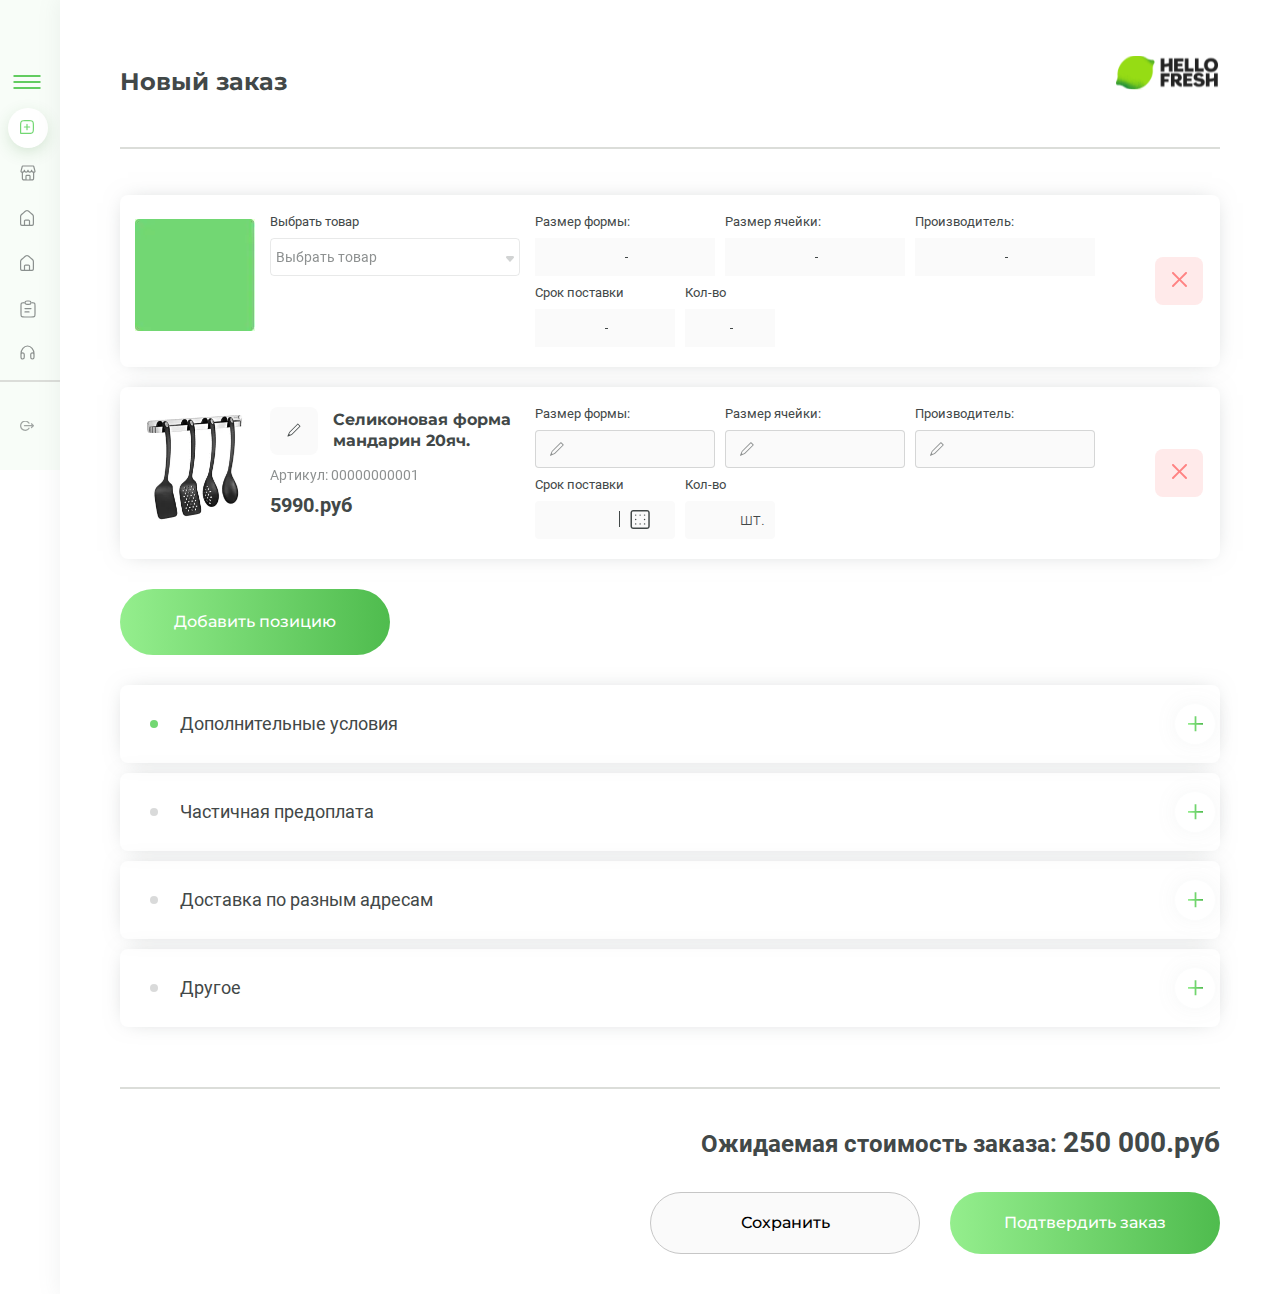
==== account.html @ 01e099fd "update" ====
<!DOCTYPE html>
<html lang="ru">
<head>
  <meta charset="UTF-8">
  <meta http-equiv="X-UA-Compatible" content="IE=edge">
  <meta name="viewport" content="width=device-width, initial-scale=1.0">
  <!-- <link rel="stylesheet" href="../files/libs/accordion/accordion.css?_v=20230502181522"> -->
  <link rel="preconnect" href="https://fonts.googleapis.com">
<link rel="preconnect" href="https://fonts.gstatic.com" crossorigin>
<!-- <link href="../files/libs/datePicker/air-datepicker.css?_v=20230502181522" rel="stylesheet" type="text/css"> -->
  <link rel="stylesheet" href="css/style.min.css?_v=20230502181522">

  <title>Главная</title>
</head>

<body id="account" class="" data-lp>
  <div class="wrapper">
    <main class="page">
      <button type="button" class="menu__icon icon-menu icon-sidebar">
        <span></span>
      </button>
      <aside class="sidebar">
        <div class="sidebar__body">
          <div class="sidebar__logo">
            <a href="index.html">
              <img src="images/icons/logo.svg" alt="" />
            </a>
          </div>
          <div class="sidebar__profile profile">
            <div class="profile__image">
              <picture>
                <source srcset="
                      images/account/profileImg.jpg    1x,
                      images/account/profileImg@2x.jpg 2x
                    " type="image/webp" />
                <img src="images/account/profileImg.jpg" srcset="" alt="" />
              </picture>
            </div>
            <div class="profile__name">
              Вячеслав <span>Валентинович</span>
            </div>
            <div class="profile__company">ООО Ромашка</div>
          </div>
          <div class="sidebar__menu menu">
            <div class="menu__head">Меню</div>
            <ul data-tabs class="menu__list tabs">
              <li class="menu__item">
                <button data-id="1" type="button" class="menu__link tabs__title _tab-active">
                  Создать заказ
                </button>
              </li>
              <li class="menu__item">
                <button data-id="2" type="button" class="menu__link tabs__title">
                  Ваши заказы
                </button>
              </li>
              <li class="menu__item">
                <button data-id="3" type="button" class="menu__link tabs__title">
                  Склад
                </button>
              </li>
              <li class="menu__item">
                <button data-id="4" type="button" class="menu__link tabs__title">
                  Управление закупками
                </button>
              </li>
              <li class="menu__item">
                <button data-id="5" type="button" class="menu__link tabs__title">
                  Документы
                </button>
              </li>
              <li class="menu__item">
                <button data-id="6" type="button" class="menu__link tabs__title">
                  Техподдержка
                </button>
              </li>
            </ul>
          </div>
          <div class="sidebar__exit">
            <button type="button" class="sidebar__exit-btn">
              Выйти из ЛК
            </button>
          </div>
        </div>
      </aside>
      <section class="main">
        <div class="main__body">
          <form class="form" action="" method="">
            <div class="form__title">
              <input required class="form__title-input" maxlength="60" type="text" value="Новый заказ" />
            </div>
            <div class="form__body">
              <!-- секция продукта -->
              <fieldset class="form__row new__product item">
                <div class="item__content">
                  <!-- форма  выбора товара-->
                  <div class="item__image">
                    <label class="item__label-img" for="imgfile">
                      <picture><source srcset="images/account/newproduct.webp" type="image/webp"><img src="images/account/newproduct.jpeg" alt="" /></picture>
                    </label>
                    <input type="file" id="imgfile" name="imgfile" class="item__input-img" />
                  </div>
                  <div class="item__column item__column-catalog">
                    <div class="item__title">Выбрать товар</div>
                    <div class="item__row">
                      <button type="button" data-catalog class="item__get-product">
                        Выбрать товар
                      </button>
                    </div>
                    <!-- КАТАЛОГ -->
                    <div class="item__catalog catalog">
                      <div class="catalog__body">
                        <input placeholder=" " class="catalog__input" type="search" name="" id="" />
                        <label class="catalog__label" for="">Поиск</label>
                        <ul class="catalog__dropdown dropdown accordionjs">
                          <li>
                            <div class="dropdown__head accordion-filter">
                              <span>Категории</span>
                            </div>
                            <div class="dropdown__body accordion-filter-body">
                              <div class="dropdown__category">
                                <ul class="dropdown__list">
                                  <li class="dropdown__item">Посуда</li>
                                  <li class="dropdown__item">кондитерка</li>
                                  <li class="dropdown__item">категория2</li>
                                  <li class="dropdown__item">категория2</li>
                                  <li class="dropdown__item">
                                    категория2категория2категория2
                                    категория2категория2
                                  </li>
                                  <li class="dropdown__item">категория2</li>
                                  <li class="dropdown__item">категория2</li>
                                  <li class="dropdown__item">категория2</li>
                                  <li class="dropdown__item">категория2</li>
                                  <li class="dropdown__item">категория2</li>
                                  <li class="dropdown__item">категория2</li>
                                  <li class="dropdown__item">категория2</li>
                                </ul>
                              </div>
                            </div>
                          </li>
                        </ul>
                        <div class="dropdown__set-category">
                          <div class="btn btn-g">Посуда</div>
                        </div>
                        <div class="dropdown__new-product">
                          <div class="btn btn-g">Новый товар</div>
                        </div>
                      </div>
                      <div class="catalog__products">
                        <ul class="products__list">
                          <li class="products__item">
                            <div class="products__image">
                              <picture><source srcset="images/account/product-image.webp" type="image/webp"><img src="images/account/product-image.jpg" alt="" /></picture>
                            </div>
                            <div class="products__name">
                              СФ прямоугольники АА003 СФ прямоугольники АА003
                              СФ прямоугольники АА003 СФ прямоугольники АА003
                              СФ прямоугольники АА003 СФ прямоугольники АА003
                            </div>
                          </li>
                          <li class="products__item">
                            <div class="products__image">
                              <picture><source srcset="images/account/product-image.webp" type="image/webp"><img src="images/account/product-image.jpg" alt="" /></picture>
                            </div>
                            <div class="products__name">
                              СФ прямоугольники АА003
                            </div>
                          </li>
                          <li class="products__item">
                            <div class="products__image">
                              <picture><source srcset="images/account/product-image.webp" type="image/webp"><img src="images/account/product-image.jpg" alt="" /></picture>
                            </div>
                            <div class="products__name">
                              СФ прямоугольники АА003
                            </div>
                          </li>
                          <li class="products__item">
                            <div class="products__image">
                              <picture><source srcset="images/account/product-image.webp" type="image/webp"><img src="images/account/product-image.jpg" alt="" /></picture>
                            </div>
                            <div class="products__name">
                              СФ прямоугольники АА003
                            </div>
                          </li>
                          <li class="products__item">
                            <div class="products__image">
                              <picture><source srcset="images/account/product-image.webp" type="image/webp"><img src="images/account/product-image.jpg" alt="" /></picture>
                            </div>
                            <div class="products__name">
                              СФ прямоугольники АА003
                            </div>
                          </li>
                          <li class="products__item">
                            <div class="products__image">
                              <picture><source srcset="images/account/product-image.webp" type="image/webp"><img src="images/account/product-image.jpg" alt="" /></picture>
                            </div>
                            <div class="products__name">
                              СФ прямоугольники АА003
                            </div>
                          </li>
                          <li class="products__item">
                            <div class="products__image">
                              <picture><source srcset="images/account/product-image.webp" type="image/webp"><img src="images/account/product-image.jpg" alt="" /></picture>
                            </div>
                            <div class="products__name">
                              СФ прямоугольники АА003
                            </div>
                          </li>
                          <li class="products__item">
                            <div class="products__image">
                              <picture><source srcset="images/account/product-image.webp" type="image/webp"><img src="images/account/product-image.jpg" alt="" /></picture>
                            </div>
                            <div class="products__name">
                              СФ прямоугольники АА003
                            </div>
                          </li>
                        </ul>
                      </div>
                    </div>
                  </div>

                  <div class="item__right">
                    <!-- форма  выбора -->
                    <div class="item__column product-choose">
                      <div class="item__title">Размер формы:</div>
                      <div class="item__select-wrapper">
                        <input disabled required type="text" class="item__input" />
                        <div class="item__icon">
                          <img src="images/account/renameIcon.svg" alt="" />
                        </div>
                      </div>
                    </div>
                    <!-- форма  выбора -->
                    <div class="item__column product-choose">
                      <div class="item__title">Размер ячейки:</div>
                      <div class="item__select-wrapper">
                        <input disabled required type="text" class="item__input" />
                        <div class="item__icon">
                          <img src="images/account/renameIcon.svg" alt="" />
                        </div>
                      </div>
                    </div>
                    <!-- форма  выбора производителя-->
                    <div class="item__column item__column-brand product-choose">
                      <div class="item__title">Производитель:</div>
                      <div class="item__select-wrapper">
                        <input disabled required type="text" value="" class="item__input" />
                        <div class="item__icon">
                          <img src="images/account/renameIcon.svg" alt="" />
                        </div>
                      </div>
                    </div>
                    <!-- форма  выбора времени поставки-->
                    <div class="item__column item__column-date">
                      <div class="item__title">Срок поставки</div>
                      <div class="item__select-wrapper">
                        <input disabled required readonly="readonly" type="text" value="" autocomplete="off"
                          class="item__input input-date" />
                        <div class="item__icon">
                          <img src="images/account/calendar.svg" alt="" />
                        </div>
                      </div>
                    </div>
                    <!-- форма  выбора количества -->
                    <div class="item__column item__column-count">
                      <div class="item__title">Кол-во</div>
                      <div class="item__select-wrapper">
                        <input disabled type="number" max="3" min="1" value="" class="item__input" />
                        <div class="item__icon"></div>
                        <div class="input__count">шт.</div>
                      </div>
                    </div>
                  </div>
                  <button type="button" class="item__remove"></button>
                </div>
              </fieldset>
              <fieldset class="form__row new__product item">
                <div class="item__content">
                  <div class="item__image">
                    <picture><source srcset="images/account/product-image@2x.webp" type="image/webp"><img src="images/account/product-image@2x.jpeg" alt="" /></picture>
                  </div>
                  <div class="item__column item__column-catalog">
                    <div class="item__row">
                      <div class="item__column item__column-name">
                        <div class="item__row">
                          <button type="button" data-catalog class="item__rename"></button>
                          <div class="item__name">
                            Селиконовая форма мандарин 20яч.
                          </div>
                        </div>
                        <div class="item__art">Артикул: 00000000001</div>
                        <div class="item__price">5990.руб</div>
                      </div>
                    </div>
                    <!-- КАТАЛОГ -->
                    <div class="item__catalog catalog">
                      <div class="catalog__body">
                        <input placeholder=" " class="catalog__input" type="search" name="" id="" />
                        <label class="catalog__label" for="">Поиск</label>
                        <ul class="catalog__dropdown dropdown accordionjs">
                          <li>
                            <div class="dropdown__head accordion-filter">
                              <span>Категории</span>
                            </div>
                            <div class="dropdown__body accordion-filter-body">
                              <div class="dropdown__category">
                                <ul class="dropdown__list">
                                  <li class="dropdown__item">Посуда</li>
                                  <li class="dropdown__item">кондитерка</li>
                                  <li class="dropdown__item">категория2</li>
                                  <li class="dropdown__item">категория2</li>
                                  <li class="dropdown__item">категория2</li>
                                  <li class="dropdown__item">категория2</li>
                                  <li class="dropdown__item">категория2</li>
                                  <li class="dropdown__item">категория2</li>
                                  <li class="dropdown__item">категория2</li>
                                  <li class="dropdown__item">категория2</li>
                                  <li class="dropdown__item">категория2</li>
                                  <li class="dropdown__item">категория2</li>
                                </ul>
                              </div>
                            </div>
                          </li>
                        </ul>
                        <div class="dropdown__set-category">
                          <div class="btn btn-g">Посуда</div>
                        </div>
                        <div class="dropdown__new-product">
                          <div class="btn btn-g">Новый товар</div>
                        </div>
                      </div>
                      <div class="catalog__products">
                        <ul class="products__list">
                          <li class="products__item">
                            <div class="products__image">
                              <picture><source srcset="images/account/product-image.webp" type="image/webp"><img src="images/account/product-image.jpg" alt="" /></picture>
                            </div>
                            <div class="products__name">
                              СФ прямоугольники АА003
                            </div>
                          </li>
                          <li class="products__item">
                            <div class="products__image">
                              <picture><source srcset="images/account/product-image.webp" type="image/webp"><img src="images/account/product-image.jpg" alt="" /></picture>
                            </div>
                            <div class="products__name">
                              СФ прямоугольники АА003
                            </div>
                          </li>
                          <li class="products__item">
                            <div class="products__image">
                              <picture><source srcset="images/account/product-image.webp" type="image/webp"><img src="images/account/product-image.jpg" alt="" /></picture>
                            </div>
                            <div class="products__name">
                              СФ прямоугольники АА003
                            </div>
                          </li>
                          <li class="products__item">
                            <div class="products__image">
                              <picture><source srcset="images/account/product-image.webp" type="image/webp"><img src="images/account/product-image.jpg" alt="" /></picture>
                            </div>
                            <div class="products__name">
                              СФ прямоугольники АА003
                            </div>
                          </li>
                          <li class="products__item">
                            <div class="products__image">
                              <picture><source srcset="images/account/product-image.webp" type="image/webp"><img src="images/account/product-image.jpg" alt="" /></picture>
                            </div>
                            <div class="products__name">
                              СФ прямоугольники АА003
                            </div>
                          </li>
                          <li class="products__item">
                            <div class="products__image">
                              <picture><source srcset="images/account/product-image.webp" type="image/webp"><img src="images/account/product-image.jpg" alt="" /></picture>
                            </div>
                            <div class="products__name">
                              СФ прямоугольники АА003
                            </div>
                          </li>
                          <li class="products__item">
                            <div class="products__image">
                              <picture><source srcset="images/account/product-image.webp" type="image/webp"><img src="images/account/product-image.jpg" alt="" /></picture>
                            </div>
                            <div class="products__name">
                              СФ прямоугольники АА003
                            </div>
                          </li>
                          <li class="products__item">
                            <div class="products__image">
                              <picture><source srcset="images/account/product-image.webp" type="image/webp"><img src="images/account/product-image.jpg" alt="" /></picture>
                            </div>
                            <div class="products__name">
                              СФ прямоугольники АА003
                            </div>
                          </li>
                        </ul>
                      </div>
                    </div>
                  </div>
                  <div class="item__right">
                    <!-- форма  выбора товара-->
                    <!-- форма  выбора -->
                    <div class="item__column product-choose">
                      <div class="item__title">Размер формы:</div>
                      <div class="item__select-wrapper">
                        <input required type="text" class="item__input" />
                        <div class="item__icon">
                          <img src="images/account/renameIcon.svg" alt="" />
                        </div>
                      </div>
                    </div>
                    <!-- форма  выбора -->
                    <div class="item__column product-choose">
                      <div class="item__title">Размер ячейки:</div>
                      <div class="item__select-wrapper">
                        <input required type="text" class="item__input" />
                        <div class="item__icon">
                          <img src="images/account/renameIcon.svg" alt="" />
                        </div>
                      </div>
                    </div>
                    <!-- форма  выбора производителя-->
                    <div class="item__column item__column-brand product-choose">
                      <div class="item__title">Производитель:</div>
                      <div class="item__select-wrapper">
                        <input required type="text" value="" class="item__input" />
                        <div class="item__icon">
                          <img src="images/account/renameIcon.svg" alt="" />
                        </div>
                      </div>
                    </div>
                    <!-- форма  выбора времени поставки-->
                    <div class="item__column item__column-date">
                      <div class="item__title">Срок поставки</div>
                      <div class="item__select-wrapper">
                        <input required type="text" readonly="readonly" value="" class="item__input input-date" />
                        <div class="item__icon item__icon-date">
                          <img src="images/account/calendar.svg" alt="" />
                        </div>
                      </div>
                    </div>
                    <!-- форма  выбора количества -->
                    <div class="item__column item__column-count">
                      <div class="item__title">Кол-во</div>
                      <div class="item__select-wrapper">
                        <input type="number" max="3" min="1" value="" class="item__input" />
                        <div class="item__icon"></div>
                        <div class="input__count">шт.</div>
                      </div>
                    </div>
                  </div>
                  <button type="button" class="item__remove"></button>
                </div>
              </fieldset>
              <div class="form__add-new form__row">
                <button type="button" class="form__add btn btn-g">
                  Добавить позицию
                </button>
              </div>
              <ul id="accordion-form" class="accordionjs add-form">
                <li class="form__row _isFilled">
                  <div class="form__header">Дополнительные условия</div>
                  <div>
                    <fieldset class="form__fieldset fieldset-nice-select">
                      <div class="form__body">
                        <div class="form__content">
                          <div class="form__input-row">
                            <select name="select1" class="form__input form__select nice-sel">
                              <option selected disabled hidden>
                                Условия поставки
                              </option>
                              <option value="1">
                                Далеко-далеко за словесными
                              </option>
                              <option value="2">
                                Далеко-далеко за словесными горами в стране,
                                гласных и согласных живут рыбные тексты.
                                Собрал наш это продолжил эта парадигматическая
                                переписали.
                              </option>
                              <option value="3">
                                Собрал наш это продолжил эта парадигматическая
                                переписали.
                              </option>
                            </select>
                            <!-- <label class="form__select-label" for="select1">Условия поставки</label> -->
                          </div>
                          <div class="form__input-row">
                            <select name="" class="form__input form__select nice-sel">
                              <option selected disabled hidden>
                                Условия поставки
                              </option>
                              <option value="1">Далеко-далеко</option>
                              <option value="2">
                                Далеко-далеко за словесными горами в стране,
                                гласных и согласных живут рыбные тексты.
                                Собрал наш это продолжил эта парадигматическая
                                переписали.
                              </option>
                              <option value="3">
                                Собрал наш это продолжил эта парадигматическая
                                переписали.
                              </option>
                            </select>
                          </div>
                        </div>
                        <button class="form__save btn btn-g">
                          Сохранить
                        </button>
                      </div>
                    </fieldset>
                  </div>
                </li>
                <li class="form__row">
                  <div class="form__header">Частичная предоплата</div>
                  <div>
                    <fieldset class="form__fieldset">
                      <div class="form__body">
                        <div class="form__content">
                          <div class="form__input-row">
                            <div class="form__left">
                              <input placeholder=" " type="number" name="" id="downpayment" class="form__input" />
                              <label class="form__label" for="downpayment">Сумма первого взноса</label>
                            </div>
                            <div class="form__right">
                              <input placeholder=" " readonly="readonly" required type="text"
                                class="form__input input-date" />
                              <label class="form__label" for="downpayment">00.00.00</label>
                              <div class="item__icon item__icon-date">
                                <img src="images/account/calendar.svg" alt="" />
                              </div>
                            </div>
                          </div>
                          <div class="form__input-row">
                            <div class="form__left">
                              <input placeholder=" " type="number" name="" id="downpayment" class="form__input" />
                              <label class="form__label" for="downpayment">Сумма второго взноса</label>
                            </div>
                            <div class="form__right">
                              <input placeholder=" " readonly="readonly" required type="text"
                                class="form__input input-date" />
                              <label class="form__label" for="downpayment">00.00.00</label>
                              <div class="item__icon item__icon-date">
                                <img src="images/account/calendar.svg" alt="" />
                              </div>
                            </div>
                          </div>
                        </div>
                        <button class="form__save btn btn-g">
                          Сохранить
                        </button>
                      </div>
                    </fieldset>
                  </div>
                </li>
                <li class="form__row">
                  <div class="form__header">Доставка по разным адресам</div>
                  <div>
                    <fieldset class="form__fieldset">
                      <div class="form__body">
                        <div class="form__content">
                          <div class="form__input-row">
                            <div class="form__adress">
                              <div class="form__head">Адрес 1</div>
                              <div class="form__left">
                                <input placeholder=" " type="text" name="" id="adress1" class="form__input" />
                                <label class="form__label" for="adress1">Укажите адрес</label>
                              </div>
                              <div class="form__right">
                                <input placeholder=" " data-mask-tel required type="tel" class="form__input" id="tel1" />
                                <label class="form__label" for="tel1">Телефон</label>
                              </div>
                            </div>
                            <div class="form__adress">
                              <div class="form__head">Адрес 3</div>
                              <div class="form__left">
                                <input placeholder=" " type="text" name="" id="adress1" class="form__input" />
                                <label class="form__label" for="adress1">Укажите адрес</label>
                              </div>
                              <div class="form__right">
                                <input placeholder=" " data-mask-tel required type="tel" class="form__input" id="tel1" />
                                <label class="form__label" for="tel1">Телефон</label>
                              </div>
                            </div>
                            <button type="button" class="form__add-adress">
                              Добавить адрес
                            </button>
                          </div>
                          <div class="form__input-row">
                            <div class="form__adress">
                              <div class="form__head">Адрес 2</div>
                              <div class="form__left">
                                <input placeholder=" " type="text" name="" id="adress2" class="form__input" />
                                <label class="form__label" for="adress2">Укажите адрес</label>
                              </div>
                              <div class="form__right">
                                <input placeholder=" " data-mask-tel required type="tel" class="form__input" id="tel2" />
                                <label class="form__label" for="tel2">Телефон</label>
                              </div>
                            </div>
                            <button type="button" class="form__add-adress">
                              Добавить адрес
                            </button>
                          </div>
                        </div>
                        <button class="form__save btn btn-g">
                          Сохранить
                        </button>
                      </div>
                    </fieldset>
                  </div>
                </li>
                <li class="form__row">
                  <div class="form__header">Другое</div>
                  <div>
                    <fieldset class="form__fieldset">
                      <div class="form__body">
                        <div class="form__content">
                          <div class="form__input-row">
                            <textarea placeholder=" " name="" id="comment"
                              class="form__input form__textarea"></textarea>
                            <label class="form__label form__label-textarea" for="comment">Ваш комментарий</label>
                          </div>
                        </div>
                        <button class="form__save btn btn-g">
                          Сохранить
                        </button>
                      </div>
                    </fieldset>
                  </div>
                </li>
              </ul>
            </div>
            <div class="form__footer">
              <div class="form__order-price">
                Ожидаемая стоимость заказа:
                <div class="form__price">250 000.руб</div>
              </div>
              <div class="form__actions">
                <button type="button" class="form__button btn">
                  Сохранить
                </button>
                <button type="submit" class="form__button btn btn-g">
                  Подтвердить заказ
                </button>
              </div>
            </div>
          </form>
        </div>
      </section>
    </main>
    
    <footer></footer>
  </div>
  <script src="files/libs/swiper/swiper-bundle.min.js?_v=20230502181522"></script>
<script src="https://ajax.googleapis.com/ajax/libs/jquery/3.2.1/jquery.min.js?_v=20230502181522"></script>
<script src="js/app.min.js?_v=20230502181522"></script>

</body>

</html>
---- files/libs/accordion/accordion.css ----
.accordionjs {
  position: relative;
  margin: 0;
  padding: 0;
  list-style: none;
  margin-top: 10px;
  margin-bottom: 20px;
}
.accordionjs .acc_section {
  border: 1px solid #ccc;
  position: relative;
  z-index: 10;
  margin-top: -1px;
  overflow: hidden;
}
.accordionjs .acc_section .acc_head {
  position: relative;
  background: #fff;
  padding: 10px;
  display: block;
  cursor: pointer;
}
.accordionjs .acc_section .acc_head h3 {
  line-height: 1;
  margin: 5px 0;
}
.accordionjs .acc_section .acc_content {
  padding: 10px;
}
.accordionjs .acc_section:first-of-type,
.accordionjs .acc_section:first-of-type .acc_head {
  border-top-left-radius: 3px;
  border-top-right-radius: 3px;
}
.accordionjs .acc_section:last-of-type,
.accordionjs .acc_section:last-of-type .acc_content {
  border-bottom-left-radius: 3px;
  border-bottom-right-radius: 3px;
}
.accordionjs .acc_section.acc_active > .acc_content {
  display: block;
}
.accordionjs .acc_section.acc_active > .acc_head {
  background: #F9F9F9;
  border-bottom: 1px solid #ccc;
}
---- files/libs/datePicker/air-datepicker.css ----
.air-datepicker-cell.-year-.-other-decade-,.air-datepicker-cell.-day-.-other-month-{color:var(--adp-color-other-month)}.air-datepicker-cell.-year-.-other-decade-:hover,.air-datepicker-cell.-day-.-other-month-:hover{color:var(--adp-color-other-month-hover)}.-disabled-.-focus-.air-datepicker-cell.-year-.-other-decade-,.-disabled-.-focus-.air-datepicker-cell.-day-.-other-month-{color:var(--adp-color-other-month)}.-selected-.air-datepicker-cell.-year-.-other-decade-,.-selected-.air-datepicker-cell.-day-.-other-month-{color:#fff;background:var(--adp-background-color-selected-other-month)}.-selected-.-focus-.air-datepicker-cell.-year-.-other-decade-,.-selected-.-focus-.air-datepicker-cell.-day-.-other-month-{background:var(--adp-background-color-selected-other-month-focused)}.-in-range-.air-datepicker-cell.-year-.-other-decade-,.-in-range-.air-datepicker-cell.-day-.-other-month-{background-color:var(--adp-background-color-in-range);color:var(--adp-color)}.-in-range-.-focus-.air-datepicker-cell.-year-.-other-decade-,.-in-range-.-focus-.air-datepicker-cell.-day-.-other-month-{background-color:var(--adp-background-color-in-range-focused)}.air-datepicker-cell.-year-.-other-decade-:empty,.air-datepicker-cell.-day-.-other-month-:empty{background:none;border:none}.air-datepicker-cell{border-radius:var(--adp-cell-border-radius);box-sizing:border-box;cursor:pointer;display:flex;position:relative;align-items:center;justify-content:center;z-index:1}.air-datepicker-cell.-focus-{background:var(--adp-cell-background-color-hover)}.air-datepicker-cell.-current-{color:var(--adp-color-current-date)}.air-datepicker-cell.-current-.-focus-{color:var(--adp-color)}.air-datepicker-cell.-current-.-in-range-{color:var(--adp-color-current-date)}.air-datepicker-cell.-disabled-{cursor:default;color:var(--adp-color-disabled)}.air-datepicker-cell.-disabled-.-focus-{color:var(--adp-color-disabled)}.air-datepicker-cell.-disabled-.-in-range-{color:var(--adp-color-disabled-in-range)}.air-datepicker-cell.-disabled-.-current-.-focus-{color:var(--adp-color-disabled)}.air-datepicker-cell.-in-range-{background:var(--adp-cell-background-color-in-range);border-radius:0}.air-datepicker-cell.-in-range-:hover{background:var(--adp-cell-background-color-in-range-hover)}.air-datepicker-cell.-range-from-{border:1px solid var(--adp-cell-border-color-in-range);background-color:var(--adp-cell-background-color-in-range);border-radius:var(--adp-cell-border-radius) 0 0 var(--adp-cell-border-radius)}.air-datepicker-cell.-range-to-{border:1px solid var(--adp-cell-border-color-in-range);background-color:var(--adp-cell-background-color-in-range);border-radius:0 var(--adp-cell-border-radius) var(--adp-cell-border-radius) 0}.air-datepicker-cell.-range-to-.-range-from-{border-radius:var(--adp-cell-border-radius)}.air-datepicker-cell.-selected-{color:#fff;border:none;background:var(--adp-cell-background-color-selected)}.air-datepicker-cell.-selected-.-current-{color:#fff;background:var(--adp-cell-background-color-selected)}.air-datepicker-cell.-selected-.-focus-{background:var(--adp-cell-background-color-selected-hover)}
.air-datepicker-body{transition:all var(--adp-transition-duration) var(--adp-transition-ease)}.air-datepicker-body.-hidden-{display:none}.air-datepicker-body--day-names{display:grid;grid-template-columns:repeat(7, var(--adp-day-cell-width));margin:8px 0 3px}.air-datepicker-body--day-name{color:var(--adp-day-name-color);display:flex;align-items:center;justify-content:center;flex:1;text-align:center;text-transform:uppercase;font-size:.8em}.air-datepicker-body--day-name.-clickable-{cursor:pointer}.air-datepicker-body--day-name.-clickable-:hover{color:var(--adp-day-name-color-hover)}.air-datepicker-body--cells{display:grid}.air-datepicker-body--cells.-days-{grid-template-columns:repeat(7, var(--adp-day-cell-width));grid-auto-rows:var(--adp-day-cell-height)}.air-datepicker-body--cells.-months-{grid-template-columns:repeat(3, 1fr);grid-auto-rows:var(--adp-month-cell-height)}.air-datepicker-body--cells.-years-{grid-template-columns:repeat(4, 1fr);grid-auto-rows:var(--adp-year-cell-height)}
.air-datepicker-nav{display:flex;justify-content:space-between;border-bottom:1px solid var(--adp-border-color-inner);min-height:var(--adp-nav-height);padding:var(--adp-padding);box-sizing:content-box}.-only-timepicker- .air-datepicker-nav{display:none}.air-datepicker-nav--title,.air-datepicker-nav--action{display:flex;cursor:pointer;align-items:center;justify-content:center}.air-datepicker-nav--action{width:var(--adp-nav-action-size);border-radius:var(--adp-border-radius);-webkit-user-select:none;-moz-user-select:none;user-select:none}.air-datepicker-nav--action:hover{background:var(--adp-background-color-hover)}.air-datepicker-nav--action:active{background:var(--adp-background-color-active)}.air-datepicker-nav--action.-disabled-{visibility:hidden}.air-datepicker-nav--action svg{width:32px;height:32px}.air-datepicker-nav--action path{fill:none;stroke:var(--adp-nav-arrow-color);stroke-width:2px}.air-datepicker-nav--title{border-radius:var(--adp-border-radius);padding:0 8px}.air-datepicker-nav--title i{font-style:normal;color:var(--adp-nav-color-secondary);margin-left:.3em}.air-datepicker-nav--title:hover{background:var(--adp-background-color-hover)}.air-datepicker-nav--title:active{background:var(--adp-background-color-active)}.air-datepicker-nav--title.-disabled-{cursor:default;background:none}
.air-datepicker-buttons{display:grid;grid-auto-columns:1fr;grid-auto-flow:column}.air-datepicker-button{display:inline-flex;color:var(--adp-btn-color);border-radius:var(--adp-btn-border-radius);cursor:pointer;height:var(--adp-btn-height);border:none;background:rgba(255,255,255,0)}.air-datepicker-button:hover{color:var(--adp-btn-color-hover);background:var(--adp-btn-background-color-hover)}.air-datepicker-button:focus{color:var(--adp-btn-color-hover);background:var(--adp-btn-background-color-hover);outline:none}.air-datepicker-button:active{background:var(--adp-btn-background-color-active)}.air-datepicker-button span{outline:none;display:flex;align-items:center;justify-content:center;width:100%;height:100%}
.air-datepicker-time{display:grid;grid-template-columns:max-content 1fr;grid-column-gap:12px;align-items:center;position:relative;padding:0 var(--adp-time-padding-inner)}.-only-timepicker- .air-datepicker-time{border-top:none}.air-datepicker-time--current{display:flex;align-items:center;flex:1;font-size:14px;text-align:center}.air-datepicker-time--current-colon{margin:0 2px 3px;line-height:1}.air-datepicker-time--current-hours,.air-datepicker-time--current-minutes{line-height:1;font-size:19px;font-family:"Century Gothic",CenturyGothic,AppleGothic,sans-serif;position:relative;z-index:1}.air-datepicker-time--current-hours:after,.air-datepicker-time--current-minutes:after{content:"";background:var(--adp-background-color-hover);border-radius:var(--adp-border-radius);position:absolute;left:-2px;top:-3px;right:-2px;bottom:-2px;z-index:-1;opacity:0}.air-datepicker-time--current-hours.-focus-:after,.air-datepicker-time--current-minutes.-focus-:after{opacity:1}.air-datepicker-time--current-ampm{text-transform:uppercase;align-self:flex-end;color:var(--adp-time-day-period-color);margin-left:6px;font-size:11px;margin-bottom:1px}.air-datepicker-time--row{display:flex;align-items:center;font-size:11px;height:17px;background:linear-gradient(to right, var(--adp-time-track-color), var(--adp-time-track-color)) left 50%/100% var(--adp-time-track-height) no-repeat}.air-datepicker-time--row:first-child{margin-bottom:4px}.air-datepicker-time--row input[type=range]{background:none;cursor:pointer;flex:1;height:100%;width:100%;padding:0;margin:0;-webkit-appearance:none}.air-datepicker-time--row input[type=range]::-webkit-slider-thumb{-webkit-appearance:none}.air-datepicker-time--row input[type=range]::-ms-tooltip{display:none}.air-datepicker-time--row input[type=range]:hover::-webkit-slider-thumb{border-color:var(--adp-time-track-color-hover)}.air-datepicker-time--row input[type=range]:hover::-moz-range-thumb{border-color:var(--adp-time-track-color-hover)}.air-datepicker-time--row input[type=range]:hover::-ms-thumb{border-color:var(--adp-time-track-color-hover)}.air-datepicker-time--row input[type=range]:focus{outline:none}.air-datepicker-time--row input[type=range]:focus::-webkit-slider-thumb{background:var(--adp-cell-background-color-selected);border-color:var(--adp-cell-background-color-selected)}.air-datepicker-time--row input[type=range]:focus::-moz-range-thumb{background:var(--adp-cell-background-color-selected);border-color:var(--adp-cell-background-color-selected)}.air-datepicker-time--row input[type=range]:focus::-ms-thumb{background:var(--adp-cell-background-color-selected);border-color:var(--adp-cell-background-color-selected)}.air-datepicker-time--row input[type=range]::-webkit-slider-thumb{box-sizing:border-box;height:12px;width:12px;border-radius:3px;border:1px solid var(--adp-time-track-color);background:#fff;cursor:pointer;-webkit-transition:background var(--adp-transition-duration);transition:background var(--adp-transition-duration)}.air-datepicker-time--row input[type=range]::-moz-range-thumb{box-sizing:border-box;height:12px;width:12px;border-radius:3px;border:1px solid var(--adp-time-track-color);background:#fff;cursor:pointer;-moz-transition:background var(--adp-transition-duration);transition:background var(--adp-transition-duration)}.air-datepicker-time--row input[type=range]::-ms-thumb{box-sizing:border-box;height:12px;width:12px;border-radius:3px;border:1px solid var(--adp-time-track-color);background:#fff;cursor:pointer;-ms-transition:background var(--adp-transition-duration);transition:background var(--adp-transition-duration)}.air-datepicker-time--row input[type=range]::-webkit-slider-thumb{margin-top:calc(var(--adp-time-thumb-size)/2*-1)}.air-datepicker-time--row input[type=range]::-webkit-slider-runnable-track{border:none;height:var(--adp-time-track-height);cursor:pointer;color:rgba(0,0,0,0);background:rgba(0,0,0,0)}.air-datepicker-time--row input[type=range]::-moz-range-track{border:none;height:var(--adp-time-track-height);cursor:pointer;color:rgba(0,0,0,0);background:rgba(0,0,0,0)}.air-datepicker-time--row input[type=range]::-ms-track{border:none;height:var(--adp-time-track-height);cursor:pointer;color:rgba(0,0,0,0);background:rgba(0,0,0,0)}.air-datepicker-time--row input[type=range]::-ms-fill-lower{background:rgba(0,0,0,0)}.air-datepicker-time--row input[type=range]::-ms-fill-upper{background:rgba(0,0,0,0)}
.air-datepicker{--adp-font-family: -apple-system, BlinkMacSystemFont, "Segoe UI", Roboto, Helvetica, Arial, sans-serif, "Apple Color Emoji", "Segoe UI Emoji", "Segoe UI Symbol";--adp-font-size: 14px;--adp-width: 246px;--adp-z-index: 100;--adp-padding: 4px;--adp-grid-areas: "nav" "body" "timepicker" "buttons";--adp-transition-duration: .3s;--adp-transition-ease: ease-out;--adp-transition-offset: 8px;--adp-background-color: #fff;--adp-background-color-hover: #f0f0f0;--adp-background-color-active: #eaeaea;--adp-background-color-in-range: rgba(92, 196, 239, .1);--adp-background-color-in-range-focused: rgba(92, 196, 239, .2);--adp-background-color-selected-other-month-focused: #8ad5f4;--adp-background-color-selected-other-month: #a2ddf6;--adp-color: #4a4a4a;--adp-color-secondary: #9c9c9c;--adp-accent-color: #4eb5e6;--adp-color-current-date: var(--adp-accent-color);--adp-color-other-month: #dedede;--adp-color-disabled: #aeaeae;--adp-color-disabled-in-range: #939393;--adp-color-other-month-hover: #c5c5c5;--adp-border-color: #dbdbdb;--adp-border-color-inner: #efefef;--adp-border-radius: 4px;--adp-border-color-inline: #d7d7d7;--adp-nav-height: 32px;--adp-nav-arrow-color: var(--adp-color-secondary);--adp-nav-action-size: 32px;--adp-nav-color-secondary: var(--adp-color-secondary);--adp-day-name-color: #ff9a19;--adp-day-name-color-hover: #8ad5f4;--adp-day-cell-width: 1fr;--adp-day-cell-height: 32px;--adp-month-cell-height: 42px;--adp-year-cell-height: 56px;--adp-pointer-size: 10px;--adp-poiner-border-radius: 2px;--adp-pointer-offset: 14px;--adp-cell-border-radius: 4px;--adp-cell-background-color-hover: var(--adp-background-color-hover);--adp-cell-background-color-selected: #5cc4ef;--adp-cell-background-color-selected-hover: #45bced;--adp-cell-background-color-in-range: rgba(92, 196, 239, 0.1);--adp-cell-background-color-in-range-hover: rgba(92, 196, 239, 0.2);--adp-cell-border-color-in-range: var(--adp-cell-background-color-selected);--adp-btn-height: 32px;--adp-btn-color: var(--adp-accent-color);--adp-btn-color-hover: var(--adp-color);--adp-btn-border-radius: var(--adp-border-radius);--adp-btn-background-color-hover: var(--adp-background-color-hover);--adp-btn-background-color-active: var(--adp-background-color-active);--adp-time-track-height: 1px;--adp-time-track-color: #dedede;--adp-time-track-color-hover: #b1b1b1;--adp-time-thumb-size: 12px;--adp-time-padding-inner: 10px;--adp-time-day-period-color: var(--adp-color-secondary);--adp-mobile-font-size: 16px;--adp-mobile-nav-height: 40px;--adp-mobile-width: 320px;--adp-mobile-day-cell-height: 38px;--adp-mobile-month-cell-height: 48px;--adp-mobile-year-cell-height: 64px}.air-datepicker-overlay{--adp-overlay-background-color: rgba(0, 0, 0, .3);--adp-overlay-transition-duration: .3s;--adp-overlay-transition-ease: ease-out;--adp-overlay-z-index: 99}
.air-datepicker{background:var(--adp-background-color);border:1px solid var(--adp-border-color);box-shadow:0 4px 12px rgba(0,0,0,.15);border-radius:var(--adp-border-radius);box-sizing:content-box;display:grid;grid-template-columns:1fr;grid-template-rows:repeat(4, max-content);grid-template-areas:var(--adp-grid-areas);font-family:var(--adp-font-family),sans-serif;font-size:var(--adp-font-size);color:var(--adp-color);width:var(--adp-width);position:absolute;transition:opacity var(--adp-transition-duration) var(--adp-transition-ease),transform var(--adp-transition-duration) var(--adp-transition-ease);z-index:var(--adp-z-index)}.air-datepicker:not(.-custom-position-){opacity:0}.air-datepicker.-from-top-{transform:translateY(calc(var(--adp-transition-offset) * -1))}.air-datepicker.-from-right-{transform:translateX(var(--adp-transition-offset))}.air-datepicker.-from-bottom-{transform:translateY(var(--adp-transition-offset))}.air-datepicker.-from-left-{transform:translateX(calc(var(--adp-transition-offset) * -1))}.air-datepicker.-active-:not(.-custom-position-){transform:translate(0, 0);opacity:1}.air-datepicker.-active-.-custom-position-{transition:none}.air-datepicker.-inline-{border-color:var(--adp-border-color-inline);box-shadow:none;position:static;left:auto;right:auto;opacity:1;transform:none}.air-datepicker.-inline- .air-datepicker--pointer{display:none}.air-datepicker.-is-mobile-{--adp-font-size: var(--adp-mobile-font-size);--adp-day-cell-height: var(--adp-mobile-day-cell-height);--adp-month-cell-height: var(--adp-mobile-month-cell-height);--adp-year-cell-height: var(--adp-mobile-year-cell-height);--adp-nav-height: var(--adp-mobile-nav-height);--adp-nav-action-size: var(--adp-mobile-nav-height);position:fixed;width:var(--adp-mobile-width);border:none}.air-datepicker.-is-mobile- *{-webkit-tap-highlight-color:rgba(0,0,0,0)}.air-datepicker.-is-mobile- .air-datepicker--pointer{display:none}.air-datepicker.-is-mobile-:not(.-custom-position-){transform:translate(-50%, calc(-50% + var(--adp-transition-offset)))}.air-datepicker.-is-mobile-.-active-:not(.-custom-position-){transform:translate(-50%, -50%)}.air-datepicker.-custom-position-{transition:none}.air-datepicker-global-container{position:absolute;left:0;top:0}.air-datepicker--pointer{--pointer-half-size: calc(var(--adp-pointer-size) / 2);position:absolute;width:var(--adp-pointer-size);height:var(--adp-pointer-size);z-index:-1}.air-datepicker--pointer:after{content:"";position:absolute;background:#fff;border-top:1px solid var(--adp-border-color-inline);border-right:1px solid var(--adp-border-color-inline);border-top-right-radius:var(--adp-poiner-border-radius);width:var(--adp-pointer-size);height:var(--adp-pointer-size);box-sizing:border-box}.-top-left- .air-datepicker--pointer,.-top-center- .air-datepicker--pointer,.-top-right- .air-datepicker--pointer,[data-popper-placement^=top] .air-datepicker--pointer{top:calc(100% - var(--pointer-half-size) + 1px)}.-top-left- .air-datepicker--pointer:after,.-top-center- .air-datepicker--pointer:after,.-top-right- .air-datepicker--pointer:after,[data-popper-placement^=top] .air-datepicker--pointer:after{transform:rotate(135deg)}.-right-top- .air-datepicker--pointer,.-right-center- .air-datepicker--pointer,.-right-bottom- .air-datepicker--pointer,[data-popper-placement^=right] .air-datepicker--pointer{right:calc(100% - var(--pointer-half-size) + 1px)}.-right-top- .air-datepicker--pointer:after,.-right-center- .air-datepicker--pointer:after,.-right-bottom- .air-datepicker--pointer:after,[data-popper-placement^=right] .air-datepicker--pointer:after{transform:rotate(225deg)}.-bottom-left- .air-datepicker--pointer,.-bottom-center- .air-datepicker--pointer,.-bottom-right- .air-datepicker--pointer,[data-popper-placement^=bottom] .air-datepicker--pointer{bottom:calc(100% - var(--pointer-half-size) + 1px)}.-bottom-left- .air-datepicker--pointer:after,.-bottom-center- .air-datepicker--pointer:after,.-bottom-right- .air-datepicker--pointer:after,[data-popper-placement^=bottom] .air-datepicker--pointer:after{transform:rotate(315deg)}.-left-top- .air-datepicker--pointer,.-left-center- .air-datepicker--pointer,.-left-bottom- .air-datepicker--pointer,[data-popper-placement^=left] .air-datepicker--pointer{left:calc(100% - var(--pointer-half-size) + 1px)}.-left-top- .air-datepicker--pointer:after,.-left-center- .air-datepicker--pointer:after,.-left-bottom- .air-datepicker--pointer:after,[data-popper-placement^=left] .air-datepicker--pointer:after{transform:rotate(45deg)}.-top-left- .air-datepicker--pointer,.-bottom-left- .air-datepicker--pointer{left:var(--adp-pointer-offset)}.-top-right- .air-datepicker--pointer,.-bottom-right- .air-datepicker--pointer{right:var(--adp-pointer-offset)}.-top-center- .air-datepicker--pointer,.-bottom-center- .air-datepicker--pointer{left:calc(50% - var(--adp-pointer-size)/2)}.-left-top- .air-datepicker--pointer,.-right-top- .air-datepicker--pointer{top:var(--adp-pointer-offset)}.-left-bottom- .air-datepicker--pointer,.-right-bottom- .air-datepicker--pointer{bottom:var(--adp-pointer-offset)}.-left-center- .air-datepicker--pointer,.-right-center- .air-datepicker--pointer{top:calc(50% - var(--adp-pointer-size)/2)}.air-datepicker--navigation{grid-area:nav}.air-datepicker--content{box-sizing:content-box;padding:var(--adp-padding);grid-area:body}.-only-timepicker- .air-datepicker--content{display:none}.air-datepicker--time{grid-area:timepicker}.air-datepicker--buttons{grid-area:buttons}.air-datepicker--buttons,.air-datepicker--time{padding:var(--adp-padding);border-top:1px solid var(--adp-border-color-inner)}.air-datepicker-overlay{position:fixed;background:var(--adp-overlay-background-color);left:0;top:0;width:0;height:0;opacity:0;transition:opacity var(--adp-overlay-transition-duration) var(--adp-overlay-transition-ease),left 0s,height 0s,width 0s;transition-delay:0s,var(--adp-overlay-transition-duration),var(--adp-overlay-transition-duration),var(--adp-overlay-transition-duration);z-index:var(--adp-overlay-z-index)}.air-datepicker-overlay.-active-{opacity:1;width:100%;height:100%;transition:opacity var(--adp-overlay-transition-duration) var(--adp-overlay-transition-ease),height 0s,width 0s}
---- css/style.min.css ----
@charset "UTF-8";.datepicker--cell-day.-other-month-,.datepicker--cell-year.-other-decade-{color:#dedede}.datepicker--cell-day.-other-month-:hover,.datepicker--cell-year.-other-decade-:hover{color:#c5c5c5}.-disabled-.-focus-.datepicker--cell-day.-other-month-,.-disabled-.-focus-.datepicker--cell-year.-other-decade-{color:#dedede}.-selected-.datepicker--cell-day.-other-month-,.-selected-.datepicker--cell-year.-other-decade-{color:#fff;background:#a2ddf6}.-selected-.-focus-.datepicker--cell-day.-other-month-,.-selected-.-focus-.datepicker--cell-year.-other-decade-{background:#8ad5f4}.-in-range-.datepicker--cell-day.-other-month-,.-in-range-.datepicker--cell-year.-other-decade-{background-color:rgba(92,196,239,.1);color:#ccc}.-in-range-.-focus-.datepicker--cell-day.-other-month-,.-in-range-.-focus-.datepicker--cell-year.-other-decade-{background-color:rgba(92,196,239,.2)}.datepicker--cell-day.-other-month-:empty,.datepicker--cell-year.-other-decade-:empty{background:0 0;border:none}.datepicker--cells{display:-webkit-flex;display:-ms-flexbox;display:flex;-webkit-flex-wrap:wrap;-ms-flex-wrap:wrap;flex-wrap:wrap}.datepicker--cell{border-radius:4px;box-sizing:border-box;cursor:pointer;display:-webkit-flex;display:-ms-flexbox;display:flex;position:relative;-webkit-align-items:center;-ms-flex-align:center;align-items:center;-webkit-justify-content:center;-ms-flex-pack:center;justify-content:center;height:32px;z-index:1}.datepicker--cell.-focus-{background:#f0f0f0}.datepicker--cell.-current-{color:#4eb5e6}.datepicker--cell.-current-.-focus-{color:#4a4a4a}.datepicker--cell.-current-.-in-range-{color:#4eb5e6}.datepicker--cell.-in-range-{background:rgba(92,196,239,.1);color:#4a4a4a;border-radius:0}.datepicker--cell.-in-range-.-focus-{background-color:rgba(92,196,239,.2)}.datepicker--cell.-disabled-{cursor:default;color:#aeaeae}.datepicker--cell.-disabled-.-focus-{color:#aeaeae}.datepicker--cell.-disabled-.-in-range-{color:#a1a1a1}.datepicker--cell.-disabled-.-current-.-focus-{color:#aeaeae}.datepicker--cell.-range-from-{border:1px solid rgba(92,196,239,.5);background-color:rgba(92,196,239,.1);border-radius:4px 0 0 4px}.datepicker--cell.-range-to-{border:1px solid rgba(92,196,239,.5);background-color:rgba(92,196,239,.1);border-radius:0 4px 4px 0}.datepicker--cell.-range-from-.-range-to-{border-radius:4px}.datepicker--cell.-selected-{color:#fff;border:none;background:#5cc4ef}.datepicker--cell.-selected-.-current-{color:#fff;background:#5cc4ef}.datepicker--cell.-selected-.-focus-{background:#45bced}.datepicker--cell:empty{cursor:default}.datepicker--days-names{display:-webkit-flex;display:-ms-flexbox;display:flex;-webkit-flex-wrap:wrap;-ms-flex-wrap:wrap;flex-wrap:wrap;margin:8px 0 3px}.datepicker--day-name{color:#ff9a19;display:-webkit-flex;display:-ms-flexbox;display:flex;-webkit-align-items:center;-ms-flex-align:center;align-items:center;-webkit-justify-content:center;-ms-flex-pack:center;justify-content:center;-webkit-flex:1;-ms-flex:1;flex:1;text-align:center;text-transform:uppercase;font-size:.8em}.datepicker--cell-day{width:14.28571%}.datepicker--cells-months{height:170px}.datepicker--cell-month{width:33.33%;height:25%}.datepicker--years{height:170px}.datepicker--cells-years{height:170px}.datepicker--cell-year{width:25%;height:33.33%}.datepicker--cell-day.-other-month-,.datepicker--cell-year.-other-decade-{color:#dedede}.datepicker--cell-day.-other-month-:hover,.datepicker--cell-year.-other-decade-:hover{color:#c5c5c5}.-disabled-.-focus-.datepicker--cell-day.-other-month-,.-disabled-.-focus-.datepicker--cell-year.-other-decade-{color:#dedede}.-selected-.datepicker--cell-day.-other-month-,.-selected-.datepicker--cell-year.-other-decade-{color:#fff;background:#a2ddf6}.-selected-.-focus-.datepicker--cell-day.-other-month-,.-selected-.-focus-.datepicker--cell-year.-other-decade-{background:#8ad5f4}.-in-range-.datepicker--cell-day.-other-month-,.-in-range-.datepicker--cell-year.-other-decade-{background-color:rgba(92,196,239,.1);color:#ccc}.-in-range-.-focus-.datepicker--cell-day.-other-month-,.-in-range-.-focus-.datepicker--cell-year.-other-decade-{background-color:rgba(92,196,239,.2)}.datepicker--cell-day.-other-month-:empty,.datepicker--cell-year.-other-decade-:empty{background:0 0;border:none}.datepickers-container{position:absolute;left:0;top:0}@media print{.datepickers-container{display:none}}.datepicker{background:#fff;border:1px solid #dbdbdb;box-shadow:0 4px 12px rgba(0,0,0,.15);border-radius:4px;box-sizing:content-box;font-family:Tahoma,sans-serif;font-size:14px;color:#4a4a4a;width:250px;position:absolute;left:-100000px;opacity:0;transition:opacity .3s ease,left 0s .3s,-webkit-transform .3s ease;transition:opacity .3s ease,transform .3s ease,left 0s .3s;transition:opacity .3s ease,transform .3s ease,left 0s .3s,-webkit-transform .3s ease;z-index:100}.datepicker.-from-top-{-webkit-transform:translateY(-8px);transform:translateY(-8px)}.datepicker.-from-right-{-webkit-transform:translateX(8px);transform:translateX(8px)}.datepicker.-from-bottom-{-webkit-transform:translateY(8px);transform:translateY(8px)}.datepicker.-from-left-{-webkit-transform:translateX(-8px);transform:translateX(-8px)}.datepicker.active{opacity:1;-webkit-transform:translate(0);transform:translate(0);transition:opacity .3s ease,left 0s 0s,-webkit-transform .3s ease;transition:opacity .3s ease,transform .3s ease,left 0s 0s;transition:opacity .3s ease,transform .3s ease,left 0s 0s,-webkit-transform .3s ease}.datepicker-inline .datepicker{border-color:#d7d7d7;box-shadow:none;position:static;left:auto;right:auto;opacity:1;-webkit-transform:none;transform:none}.datepicker-inline .datepicker--pointer{display:none}.datepicker--content{box-sizing:content-box;padding:4px}.-only-timepicker- .datepicker--content{display:none}.datepicker--pointer{position:absolute;background:#fff;border-top:1px solid #dbdbdb;border-right:1px solid #dbdbdb;width:10px;height:10px;z-index:-1}.-top-center- .datepicker--pointer,.-top-left- .datepicker--pointer,.-top-right- .datepicker--pointer{top:calc(100% - 4px);-webkit-transform:rotate(135deg);transform:rotate(135deg)}.-right-bottom- .datepicker--pointer,.-right-center- .datepicker--pointer,.-right-top- .datepicker--pointer{right:calc(100% - 4px);-webkit-transform:rotate(225deg);transform:rotate(225deg)}.-bottom-center- .datepicker--pointer,.-bottom-left- .datepicker--pointer,.-bottom-right- .datepicker--pointer{bottom:calc(100% - 4px);-webkit-transform:rotate(315deg);transform:rotate(315deg)}.-left-bottom- .datepicker--pointer,.-left-center- .datepicker--pointer,.-left-top- .datepicker--pointer{left:calc(100% - 4px);-webkit-transform:rotate(45deg);transform:rotate(45deg)}.-bottom-left- .datepicker--pointer,.-top-left- .datepicker--pointer{left:10px}.-bottom-right- .datepicker--pointer,.-top-right- .datepicker--pointer{right:10px}.-bottom-center- .datepicker--pointer,.-top-center- .datepicker--pointer{left:calc(50% - 10px / 2)}.-left-top- .datepicker--pointer,.-right-top- .datepicker--pointer{top:10px}.-left-bottom- .datepicker--pointer,.-right-bottom- .datepicker--pointer{bottom:10px}.-left-center- .datepicker--pointer,.-right-center- .datepicker--pointer{top:calc(50% - 10px / 2)}.datepicker--body{display:none}.datepicker--body.active{display:block}.datepicker--cell-day.-other-month-,.datepicker--cell-year.-other-decade-{color:#dedede}.datepicker--cell-day.-other-month-:hover,.datepicker--cell-year.-other-decade-:hover{color:#c5c5c5}.-disabled-.-focus-.datepicker--cell-day.-other-month-,.-disabled-.-focus-.datepicker--cell-year.-other-decade-{color:#dedede}.-selected-.datepicker--cell-day.-other-month-,.-selected-.datepicker--cell-year.-other-decade-{color:#fff;background:#a2ddf6}.-selected-.-focus-.datepicker--cell-day.-other-month-,.-selected-.-focus-.datepicker--cell-year.-other-decade-{background:#8ad5f4}.-in-range-.datepicker--cell-day.-other-month-,.-in-range-.datepicker--cell-year.-other-decade-{background-color:rgba(92,196,239,.1);color:#ccc}.-in-range-.-focus-.datepicker--cell-day.-other-month-,.-in-range-.-focus-.datepicker--cell-year.-other-decade-{background-color:rgba(92,196,239,.2)}.datepicker--cell-day.-other-month-:empty,.datepicker--cell-year.-other-decade-:empty{background:0 0;border:none}.datepicker--nav{display:-webkit-flex;display:-ms-flexbox;display:flex;-webkit-justify-content:space-between;-ms-flex-pack:justify;justify-content:space-between;border-bottom:1px solid #efefef;min-height:32px;padding:4px}.-only-timepicker- .datepicker--nav{display:none}.datepicker--nav-title-centre{display:-webkit-flex;display:-ms-flexbox;display:flex;-webkit-align-items:center;-ms-flex-align:center;align-items:center;-webkit-justify-content:center;-ms-flex-pack:center;justify-content:center}.datepicker--nav-action,.datepicker--nav-title-left,.datepicker--nav-title-right{display:-webkit-flex;display:-ms-flexbox;display:flex;cursor:pointer;-webkit-align-items:center;-ms-flex-align:center;align-items:center;-webkit-justify-content:center;-ms-flex-pack:center;justify-content:center}.datepicker--nav-action{width:32px;border-radius:4px;-webkit-user-select:none;-moz-user-select:none;-ms-user-select:none;user-select:none}.datepicker--nav-action:hover{background:#f0f0f0}.datepicker--nav-action.-disabled-{visibility:hidden}.datepicker--nav-action svg{width:32px;height:32px}.datepicker--nav-action path{fill:none;stroke:#9c9c9c;stroke-width:2px}.datepicker--nav-title-left,.datepicker--nav-title-right{border-radius:4px;padding:0 8px}.datepicker--nav-title-left i,.datepicker--nav-title-right i{font-style:normal;color:#9c9c9c;margin-left:5px}.datepicker--nav-title-left:hover,.datepicker--nav-title-right:hover{background:#f0f0f0}.datepicker--nav-title-left.-disabled-{cursor:default;background:0 0}.datepicker--nav-title-right.-disabled-{cursor:default;background:0 0}.datepicker--buttons{display:-webkit-flex;display:-ms-flexbox;display:flex;padding:4px;border-top:1px solid #efefef}.datepicker--button{color:#4eb5e6;cursor:pointer;border-radius:4px;-webkit-flex:1;-ms-flex:1;flex:1;display:-webkit-inline-flex;display:-ms-inline-flexbox;display:inline-flex;-webkit-justify-content:center;-ms-flex-pack:center;justify-content:center;-webkit-align-items:center;-ms-flex-align:center;align-items:center;height:32px}.datepicker--button:hover{color:#4a4a4a;background:#f0f0f0}.datepicker--cell-day.-other-month-,.datepicker--cell-year.-other-decade-{color:#dedede}.datepicker--cell-day.-other-month-:hover,.datepicker--cell-year.-other-decade-:hover{color:#c5c5c5}.-disabled-.-focus-.datepicker--cell-day.-other-month-,.-disabled-.-focus-.datepicker--cell-year.-other-decade-{color:#dedede}.-selected-.datepicker--cell-day.-other-month-,.-selected-.datepicker--cell-year.-other-decade-{color:#fff;background:#a2ddf6}.-selected-.-focus-.datepicker--cell-day.-other-month-,.-selected-.-focus-.datepicker--cell-year.-other-decade-{background:#8ad5f4}.-in-range-.datepicker--cell-day.-other-month-,.-in-range-.datepicker--cell-year.-other-decade-{background-color:rgba(92,196,239,.1);color:#ccc}.-in-range-.-focus-.datepicker--cell-day.-other-month-,.-in-range-.-focus-.datepicker--cell-year.-other-decade-{background-color:rgba(92,196,239,.2)}.datepicker--cell-day.-other-month-:empty,.datepicker--cell-year.-other-decade-:empty{background:0 0;border:none}.datepicker--time{border-top:1px solid #efefef;display:-webkit-flex;display:-ms-flexbox;display:flex;-webkit-align-items:center;-ms-flex-align:center;align-items:center;padding:4px;position:relative}.datepicker--time.-am-pm- .datepicker--time-sliders{-webkit-flex:0 1 138px;-ms-flex:0 1 138px;flex:0 1 138px;max-width:138px}.-only-timepicker- .datepicker--time{border-top:none}.datepicker--time-sliders{-webkit-flex:0 1 153px;-ms-flex:0 1 153px;flex:0 1 153px;margin-right:10px;max-width:153px}.datepicker--time-label{display:none;font-size:12px}.datepicker--time-current{display:-webkit-flex;display:-ms-flexbox;display:flex;-webkit-align-items:center;-ms-flex-align:center;align-items:center;-webkit-flex:1;-ms-flex:1;flex:1;font-size:14px;text-align:center;margin:0 0 0 10px}.datepicker--time-current-colon{margin:0 2px 3px;line-height:1}.datepicker--time-current-hours,.datepicker--time-current-minutes{line-height:1;font-size:19px;font-family:"Century Gothic",CenturyGothic,AppleGothic,sans-serif;position:relative;z-index:1}.datepicker--time-current-hours:after,.datepicker--time-current-minutes:after{content:'';background:#f0f0f0;border-radius:4px;position:absolute;left:-2px;top:-3px;right:-2px;bottom:-2px;z-index:-1;opacity:0}.datepicker--time-current-hours.-focus-:after,.datepicker--time-current-minutes.-focus-:after{opacity:1}.datepicker--time-current-ampm{text-transform:uppercase;-webkit-align-self:flex-end;-ms-flex-item-align:end;align-self:flex-end;color:#9c9c9c;margin-left:6px;font-size:11px;margin-bottom:1px}.datepicker--time-row{display:-webkit-flex;display:-ms-flexbox;display:flex;-webkit-align-items:center;-ms-flex-align:center;align-items:center;font-size:11px;height:17px;background:linear-gradient(to right,#dedede,#dedede) left 50%/100% 1px no-repeat}.datepicker--time-row:first-child{margin-bottom:4px}.datepicker--time-row input[type=range]{background:0 0;cursor:pointer;-webkit-flex:1;-ms-flex:1;flex:1;height:100%;padding:0;margin:0;-webkit-appearance:none}.datepicker--time-row input[type=range]::-webkit-slider-thumb{-webkit-appearance:none}.datepicker--time-row input[type=range]::-ms-tooltip{display:none}.datepicker--time-row input[type=range]:hover::-webkit-slider-thumb{border-color:#b8b8b8}.datepicker--time-row input[type=range]:hover::-moz-range-thumb{border-color:#b8b8b8}.datepicker--time-row input[type=range]:hover::-ms-thumb{border-color:#b8b8b8}.datepicker--time-row input[type=range]:focus{outline:0}.datepicker--time-row input[type=range]:focus::-webkit-slider-thumb{background:#5cc4ef;border-color:#5cc4ef}.datepicker--time-row input[type=range]:focus::-moz-range-thumb{background:#5cc4ef;border-color:#5cc4ef}.datepicker--time-row input[type=range]:focus::-ms-thumb{background:#5cc4ef;border-color:#5cc4ef}.datepicker--time-row input[type=range]::-webkit-slider-thumb{box-sizing:border-box;height:12px;width:12px;border-radius:3px;border:1px solid #dedede;background:#fff;cursor:pointer;transition:background .2s}.datepicker--time-row input[type=range]::-moz-range-thumb{box-sizing:border-box;height:12px;width:12px;border-radius:3px;border:1px solid #dedede;background:#fff;cursor:pointer;transition:background .2s}.datepicker--time-row input[type=range]::-ms-thumb{box-sizing:border-box;height:12px;width:12px;border-radius:3px;border:1px solid #dedede;background:#fff;cursor:pointer;transition:background .2s}.datepicker--time-row input[type=range]::-webkit-slider-thumb{margin-top:-6px}.datepicker--time-row input[type=range]::-webkit-slider-runnable-track{border:none;height:1px;cursor:pointer;color:transparent;background:0 0}.datepicker--time-row input[type=range]::-moz-range-track{border:none;height:1px;cursor:pointer;color:transparent;background:0 0}.datepicker--time-row input[type=range]::-ms-track{border:none;height:1px;cursor:pointer;color:transparent;background:0 0}.datepicker--time-row input[type=range]::-ms-fill-lower{background:0 0}.datepicker--time-row input[type=range]::-ms-fill-upper{background:0 0}.datepicker--time-row span{padding:0 12px}.datepicker--time-icon{color:#9c9c9c;border:1px solid;border-radius:50%;font-size:16px;position:relative;margin:0 5px -1px 0;width:1em;height:1em}.datepicker--time-icon:after,.datepicker--time-icon:before{content:'';background:currentColor;position:absolute}.datepicker--time-icon:after{height:.4em;width:1px;left:calc(50% - 1px);top:calc(50% + 1px);-webkit-transform:translateY(-100%);transform:translateY(-100%)}.datepicker--time-icon:before{width:.4em;height:1px;top:calc(50% + 1px);left:calc(50% - 1px)}.datepicker--cell-day.-other-month-,.datepicker--cell-year.-other-decade-{color:#dedede}.datepicker--cell-day.-other-month-:hover,.datepicker--cell-year.-other-decade-:hover{color:#c5c5c5}.-disabled-.-focus-.datepicker--cell-day.-other-month-,.-disabled-.-focus-.datepicker--cell-year.-other-decade-{color:#dedede}.-selected-.datepicker--cell-day.-other-month-,.-selected-.datepicker--cell-year.-other-decade-{color:#fff;background:#a2ddf6}.-selected-.-focus-.datepicker--cell-day.-other-month-,.-selected-.-focus-.datepicker--cell-year.-other-decade-{background:#8ad5f4}.-in-range-.datepicker--cell-day.-other-month-,.-in-range-.datepicker--cell-year.-other-decade-{background-color:rgba(92,196,239,.1);color:#ccc}.-in-range-.-focus-.datepicker--cell-day.-other-month-,.-in-range-.-focus-.datepicker--cell-year.-other-decade-{background-color:rgba(92,196,239,.2)}.datepicker--cell-day.-other-month-:empty,.datepicker--cell-year.-other-decade-:empty{background:0 0;border:none}@font-face{font-family:swiper-icons;src:url('data:application/font-woff;charset=utf-8;base64, [base64]//wADZ2x5ZgAAAywAAADMAAAD2MHtryVoZWFkAAABbAAAADAAAAA2E2+eoWhoZWEAAAGcAAAAHwAAACQC9gDzaG10eAAAAigAAAAZAAAArgJkABFsb2NhAAAC0AAAAFoAAABaFQAUGG1heHAAAAG8AAAAHwAAACAAcABAbmFtZQAAA/gAAAE5AAACXvFdBwlwb3N0AAAFNAAAAGIAAACE5s74hXjaY2BkYGAAYpf5Hu/j+W2+MnAzMYDAzaX6QjD6/4//Bxj5GA8AuRwMYGkAPywL13jaY2BkYGA88P8Agx4j+/8fQDYfA1AEBWgDAIB2BOoAeNpjYGRgYNBh4GdgYgABEMnIABJzYNADCQAACWgAsQB42mNgYfzCOIGBlYGB0YcxjYGBwR1Kf2WQZGhhYGBiYGVmgAFGBiQQkOaawtDAoMBQxXjg/wEGPcYDDA4wNUA2CCgwsAAAO4EL6gAAeNpj2M0gyAACqxgGNWBkZ2D4/wMA+xkDdgAAAHjaY2BgYGaAYBkGRgYQiAHyGMF8FgYHIM3DwMHABGQrMOgyWDLEM1T9/w8UBfEMgLzE////P/5//f/V/xv+r4eaAAeMbAxwIUYmIMHEgKYAYjUcsDAwsLKxc3BycfPw8jEQA/[base64]/uznmfPFBNODM2K7MTQ45YEAZqGP81AmGGcF3iPqOop0r1SPTaTbVkfUe4HXj97wYE+yNwWYxwWu4v1ugWHgo3S1XdZEVqWM7ET0cfnLGxWfkgR42o2PvWrDMBSFj/IHLaF0zKjRgdiVMwScNRAoWUoH78Y2icB/yIY09An6AH2Bdu/UB+yxopYshQiEvnvu0dURgDt8QeC8PDw7Fpji3fEA4z/PEJ6YOB5hKh4dj3EvXhxPqH/SKUY3rJ7srZ4FZnh1PMAtPhwP6fl2PMJMPDgeQ4rY8YT6Gzao0eAEA409DuggmTnFnOcSCiEiLMgxCiTI6Cq5DZUd3Qmp10vO0LaLTd2cjN4fOumlc7lUYbSQcZFkutRG7g6JKZKy0RmdLY680CDnEJ+UMkpFFe1RN7nxdVpXrC4aTtnaurOnYercZg2YVmLN/d/gczfEimrE/fs/bOuq29Zmn8tloORaXgZgGa78yO9/cnXm2BpaGvq25Dv9S4E9+5SIc9PqupJKhYFSSl47+Qcr1mYNAAAAeNptw0cKwkAAAMDZJA8Q7OUJvkLsPfZ6zFVERPy8qHh2YER+3i/BP83vIBLLySsoKimrqKqpa2hp6+jq6RsYGhmbmJqZSy0sraxtbO3sHRydnEMU4uR6yx7JJXveP7WrDycAAAAAAAH//wACeNpjYGRgYOABYhkgZgJCZgZNBkYGLQZtIJsFLMYAAAw3ALgAeNolizEKgDAQBCchRbC2sFER0YD6qVQiBCv/H9ezGI6Z5XBAw8CBK/m5iQQVauVbXLnOrMZv2oLdKFa8Pjuru2hJzGabmOSLzNMzvutpB3N42mNgZGBg4GKQYzBhYMxJLMlj4GBgAYow/P/PAJJhLM6sSoWKfWCAAwDAjgbRAAB42mNgYGBkAIIbCZo5IPrmUn0hGA0AO8EFTQAA');font-weight:400;font-style:normal}:root{--swiper-theme-color:#007aff}.swiper{margin-left:auto;margin-right:auto;position:relative;overflow:hidden;list-style:none;padding:0;z-index:1}.swiper-vertical>.swiper-wrapper{flex-direction:column}.swiper-wrapper{position:relative;width:100%;height:100%;z-index:1;display:flex;transition-property:transform;box-sizing:content-box}.swiper-android .swiper-slide,.swiper-wrapper{transform:translate3d(0,0,0)}.swiper-pointer-events{touch-action:pan-y}.swiper-pointer-events.swiper-vertical{touch-action:pan-x}.swiper-slide{flex-shrink:0;width:100%;height:100%;position:relative;transition-property:transform}.swiper-slide-invisible-blank{visibility:hidden}.swiper-autoheight,.swiper-autoheight .swiper-slide{height:auto}.swiper-autoheight .swiper-wrapper{align-items:flex-start;transition-property:transform,height}.swiper-backface-hidden .swiper-slide{transform:translateZ(0);-webkit-backface-visibility:hidden;backface-visibility:hidden}.swiper-3d,.swiper-3d.swiper-css-mode .swiper-wrapper{perspective:1200px}.swiper-3d .swiper-cube-shadow,.swiper-3d .swiper-slide,.swiper-3d .swiper-slide-shadow,.swiper-3d .swiper-slide-shadow-bottom,.swiper-3d .swiper-slide-shadow-left,.swiper-3d .swiper-slide-shadow-right,.swiper-3d .swiper-slide-shadow-top,.swiper-3d .swiper-wrapper{transform-style:preserve-3d}.swiper-3d .swiper-slide-shadow,.swiper-3d .swiper-slide-shadow-bottom,.swiper-3d .swiper-slide-shadow-left,.swiper-3d .swiper-slide-shadow-right,.swiper-3d .swiper-slide-shadow-top{position:absolute;left:0;top:0;width:100%;height:100%;pointer-events:none;z-index:10}.swiper-3d .swiper-slide-shadow{background:rgba(0,0,0,.15)}.swiper-3d .swiper-slide-shadow-left{background-image:linear-gradient(to left,rgba(0,0,0,.5),rgba(0,0,0,0))}.swiper-3d .swiper-slide-shadow-right{background-image:linear-gradient(to right,rgba(0,0,0,.5),rgba(0,0,0,0))}.swiper-3d .swiper-slide-shadow-top{background-image:linear-gradient(to top,rgba(0,0,0,.5),rgba(0,0,0,0))}.swiper-3d .swiper-slide-shadow-bottom{background-image:linear-gradient(to bottom,rgba(0,0,0,.5),rgba(0,0,0,0))}.swiper-css-mode>.swiper-wrapper{overflow:auto;scrollbar-width:none;-ms-overflow-style:none}.swiper-css-mode>.swiper-wrapper::-webkit-scrollbar{display:none}.swiper-css-mode>.swiper-wrapper>.swiper-slide{scroll-snap-align:start start}.swiper-horizontal.swiper-css-mode>.swiper-wrapper{scroll-snap-type:x mandatory}.swiper-vertical.swiper-css-mode>.swiper-wrapper{scroll-snap-type:y mandatory}.swiper-centered>.swiper-wrapper::before{content:'';flex-shrink:0;order:9999}.swiper-centered.swiper-horizontal>.swiper-wrapper>.swiper-slide:first-child{margin-inline-start:var(--swiper-centered-offset-before)}.swiper-centered.swiper-horizontal>.swiper-wrapper::before{height:100%;min-height:1px;width:var(--swiper-centered-offset-after)}.swiper-centered.swiper-vertical>.swiper-wrapper>.swiper-slide:first-child{margin-block-start:var(--swiper-centered-offset-before)}.swiper-centered.swiper-vertical>.swiper-wrapper::before{width:100%;min-width:1px;height:var(--swiper-centered-offset-after)}.swiper-centered>.swiper-wrapper>.swiper-slide{scroll-snap-align:center center;scroll-snap-stop:always}.swiper-virtual .swiper-slide{-webkit-backface-visibility:hidden;transform:translateZ(0)}.swiper-virtual.swiper-css-mode .swiper-wrapper::after{content:'';position:absolute;left:0;top:0;pointer-events:none}.swiper-virtual.swiper-css-mode.swiper-horizontal .swiper-wrapper::after{height:1px;width:var(--swiper-virtual-size)}.swiper-virtual.swiper-css-mode.swiper-vertical .swiper-wrapper::after{width:1px;height:var(--swiper-virtual-size)}:root{--swiper-navigation-size:44px}.swiper-button-next,.swiper-button-prev{position:absolute;top:50%;width:calc(var(--swiper-navigation-size)/ 44 * 27);height:var(--swiper-navigation-size);margin-top:calc(0px - (var(--swiper-navigation-size)/ 2));z-index:10;cursor:pointer;display:flex;align-items:center;justify-content:center;color:var(--swiper-navigation-color,var(--swiper-theme-color))}.swiper-button-next.swiper-button-disabled,.swiper-button-prev.swiper-button-disabled{opacity:.35;cursor:auto;pointer-events:none}.swiper-button-next.swiper-button-hidden,.swiper-button-prev.swiper-button-hidden{opacity:0;cursor:auto;pointer-events:none}.swiper-navigation-disabled .swiper-button-next,.swiper-navigation-disabled .swiper-button-prev{display:none!important}.swiper-button-next:after,.swiper-button-prev:after{font-family:swiper-icons;font-size:var(--swiper-navigation-size);text-transform:none!important;letter-spacing:0;font-variant:initial;line-height:1}.swiper-button-prev,.swiper-rtl .swiper-button-next{left:10px;right:auto}.swiper-button-prev:after,.swiper-rtl .swiper-button-next:after{content:'prev'}.swiper-button-next,.swiper-rtl .swiper-button-prev{right:10px;left:auto}.swiper-button-next:after,.swiper-rtl .swiper-button-prev:after{content:'next'}.swiper-button-lock{display:none}.swiper-pagination{position:absolute;text-align:center;transition:.3s opacity;transform:translate3d(0,0,0);z-index:10}.swiper-pagination.swiper-pagination-hidden{opacity:0}.swiper-pagination-disabled>.swiper-pagination,.swiper-pagination.swiper-pagination-disabled{display:none!important}.swiper-horizontal>.swiper-pagination-bullets,.swiper-pagination-bullets.swiper-pagination-horizontal,.swiper-pagination-custom,.swiper-pagination-fraction{bottom:10px;left:0;width:100%}.swiper-pagination-bullets-dynamic{overflow:hidden;font-size:0}.swiper-pagination-bullets-dynamic .swiper-pagination-bullet{transform:scale(.33);position:relative}.swiper-pagination-bullets-dynamic .swiper-pagination-bullet-active{transform:scale(1)}.swiper-pagination-bullets-dynamic .swiper-pagination-bullet-active-main{transform:scale(1)}.swiper-pagination-bullets-dynamic .swiper-pagination-bullet-active-prev{transform:scale(.66)}.swiper-pagination-bullets-dynamic .swiper-pagination-bullet-active-prev-prev{transform:scale(.33)}.swiper-pagination-bullets-dynamic .swiper-pagination-bullet-active-next{transform:scale(.66)}.swiper-pagination-bullets-dynamic .swiper-pagination-bullet-active-next-next{transform:scale(.33)}.swiper-pagination-bullet{width:var(--swiper-pagination-bullet-width,var(--swiper-pagination-bullet-size,8px));height:var(--swiper-pagination-bullet-height,var(--swiper-pagination-bullet-size,8px));display:inline-block;border-radius:50%;background:var(--swiper-pagination-bullet-inactive-color,#000);opacity:var(--swiper-pagination-bullet-inactive-opacity,.2)}button.swiper-pagination-bullet{border:none;margin:0;padding:0;box-shadow:none;-webkit-appearance:none;appearance:none}.swiper-pagination-clickable .swiper-pagination-bullet{cursor:pointer}.swiper-pagination-bullet:only-child{display:none!important}.swiper-pagination-bullet-active{opacity:var(--swiper-pagination-bullet-opacity,1);background:var(--swiper-pagination-color,var(--swiper-theme-color))}.swiper-pagination-vertical.swiper-pagination-bullets,.swiper-vertical>.swiper-pagination-bullets{right:10px;top:50%;transform:translate3d(0,-50%,0)}.swiper-pagination-vertical.swiper-pagination-bullets .swiper-pagination-bullet,.swiper-vertical>.swiper-pagination-bullets .swiper-pagination-bullet{margin:var(--swiper-pagination-bullet-vertical-gap,6px) 0;display:block}.swiper-pagination-vertical.swiper-pagination-bullets.swiper-pagination-bullets-dynamic,.swiper-vertical>.swiper-pagination-bullets.swiper-pagination-bullets-dynamic{top:50%;transform:translateY(-50%);width:8px}.swiper-pagination-vertical.swiper-pagination-bullets.swiper-pagination-bullets-dynamic .swiper-pagination-bullet,.swiper-vertical>.swiper-pagination-bullets.swiper-pagination-bullets-dynamic .swiper-pagination-bullet{display:inline-block;transition:.2s transform,.2s top}.swiper-horizontal>.swiper-pagination-bullets .swiper-pagination-bullet,.swiper-pagination-horizontal.swiper-pagination-bullets .swiper-pagination-bullet{margin:0 var(--swiper-pagination-bullet-horizontal-gap,4px)}.swiper-horizontal>.swiper-pagination-bullets.swiper-pagination-bullets-dynamic,.swiper-pagination-horizontal.swiper-pagination-bullets.swiper-pagination-bullets-dynamic{left:50%;transform:translateX(-50%);white-space:nowrap}.swiper-horizontal>.swiper-pagination-bullets.swiper-pagination-bullets-dynamic .swiper-pagination-bullet,.swiper-pagination-horizontal.swiper-pagination-bullets.swiper-pagination-bullets-dynamic .swiper-pagination-bullet{transition:.2s transform,.2s left}.swiper-horizontal.swiper-rtl>.swiper-pagination-bullets-dynamic .swiper-pagination-bullet{transition:.2s transform,.2s right}.swiper-pagination-progressbar{background:rgba(0,0,0,.25);position:absolute}.swiper-pagination-progressbar .swiper-pagination-progressbar-fill{background:var(--swiper-pagination-color,var(--swiper-theme-color));position:absolute;left:0;top:0;width:100%;height:100%;transform:scale(0);transform-origin:left top}.swiper-rtl .swiper-pagination-progressbar .swiper-pagination-progressbar-fill{transform-origin:right top}.swiper-horizontal>.swiper-pagination-progressbar,.swiper-pagination-progressbar.swiper-pagination-horizontal,.swiper-pagination-progressbar.swiper-pagination-vertical.swiper-pagination-progressbar-opposite,.swiper-vertical>.swiper-pagination-progressbar.swiper-pagination-progressbar-opposite{width:100%;height:4px;left:0;top:0}.swiper-horizontal>.swiper-pagination-progressbar.swiper-pagination-progressbar-opposite,.swiper-pagination-progressbar.swiper-pagination-horizontal.swiper-pagination-progressbar-opposite,.swiper-pagination-progressbar.swiper-pagination-vertical,.swiper-vertical>.swiper-pagination-progressbar{width:4px;height:100%;left:0;top:0}.swiper-pagination-lock{display:none}.swiper-scrollbar{border-radius:10px;position:relative;-ms-touch-action:none;background:rgba(0,0,0,.1)}.swiper-scrollbar-disabled>.swiper-scrollbar,.swiper-scrollbar.swiper-scrollbar-disabled{display:none!important}.swiper-horizontal>.swiper-scrollbar,.swiper-scrollbar.swiper-scrollbar-horizontal{position:absolute;left:1%;bottom:3px;z-index:50;height:5px;width:98%}.swiper-scrollbar.swiper-scrollbar-vertical,.swiper-vertical>.swiper-scrollbar{position:absolute;right:3px;top:1%;z-index:50;width:5px;height:98%}.swiper-scrollbar-drag{height:100%;width:100%;position:relative;background:rgba(0,0,0,.5);border-radius:10px;left:0;top:0}.swiper-scrollbar-cursor-drag{cursor:move}.swiper-scrollbar-lock{display:none}.swiper-zoom-container{width:100%;height:100%;display:flex;justify-content:center;align-items:center;text-align:center}.swiper-zoom-container>canvas,.swiper-zoom-container>img,.swiper-zoom-container>svg{max-width:100%;max-height:100%;object-fit:contain}.swiper-slide-zoomed{cursor:move}.swiper-lazy-preloader{width:42px;height:42px;position:absolute;left:50%;top:50%;margin-left:-21px;margin-top:-21px;z-index:10;transform-origin:50%;box-sizing:border-box;border:4px solid var(--swiper-preloader-color,var(--swiper-theme-color));border-radius:50%;border-top-color:transparent}.swiper-watch-progress .swiper-slide-visible .swiper-lazy-preloader,.swiper:not(.swiper-watch-progress) .swiper-lazy-preloader{animation:swiper-preloader-spin 1s infinite linear}.swiper-lazy-preloader-white{--swiper-preloader-color:#fff}.swiper-lazy-preloader-black{--swiper-preloader-color:#000}@keyframes swiper-preloader-spin{0%{transform:rotate(0)}100%{transform:rotate(360deg)}}.swiper .swiper-notification{position:absolute;left:0;top:0;pointer-events:none;opacity:0;z-index:-1000}.swiper-free-mode>.swiper-wrapper{transition-timing-function:ease-out;margin:0 auto}.swiper-grid>.swiper-wrapper{flex-wrap:wrap}.swiper-grid-column>.swiper-wrapper{flex-wrap:wrap;flex-direction:column}.swiper-fade.swiper-free-mode .swiper-slide{transition-timing-function:ease-out}.swiper-fade .swiper-slide{pointer-events:none;transition-property:opacity}.swiper-fade .swiper-slide .swiper-slide{pointer-events:none}.swiper-fade .swiper-slide-active,.swiper-fade .swiper-slide-active .swiper-slide-active{pointer-events:auto}.swiper-cube{overflow:visible}.swiper-cube .swiper-slide{pointer-events:none;-webkit-backface-visibility:hidden;backface-visibility:hidden;z-index:1;visibility:hidden;transform-origin:0 0;width:100%;height:100%}.swiper-cube .swiper-slide .swiper-slide{pointer-events:none}.swiper-cube.swiper-rtl .swiper-slide{transform-origin:100% 0}.swiper-cube .swiper-slide-active,.swiper-cube .swiper-slide-active .swiper-slide-active{pointer-events:auto}.swiper-cube .swiper-slide-active,.swiper-cube .swiper-slide-next,.swiper-cube .swiper-slide-next+.swiper-slide,.swiper-cube .swiper-slide-prev{pointer-events:auto;visibility:visible}.swiper-cube .swiper-slide-shadow-bottom,.swiper-cube .swiper-slide-shadow-left,.swiper-cube .swiper-slide-shadow-right,.swiper-cube .swiper-slide-shadow-top{z-index:0;-webkit-backface-visibility:hidden;backface-visibility:hidden}.swiper-cube .swiper-cube-shadow{position:absolute;left:0;bottom:0;width:100%;height:100%;opacity:.6;z-index:0}.swiper-cube .swiper-cube-shadow:before{content:'';background:#000;position:absolute;left:0;top:0;bottom:0;right:0;filter:blur(50px)}.swiper-flip{overflow:visible}.swiper-flip .swiper-slide{pointer-events:none;-webkit-backface-visibility:hidden;backface-visibility:hidden;z-index:1}.swiper-flip .swiper-slide .swiper-slide{pointer-events:none}.swiper-flip .swiper-slide-active,.swiper-flip .swiper-slide-active .swiper-slide-active{pointer-events:auto}.swiper-flip .swiper-slide-shadow-bottom,.swiper-flip .swiper-slide-shadow-left,.swiper-flip .swiper-slide-shadow-right,.swiper-flip .swiper-slide-shadow-top{z-index:0;-webkit-backface-visibility:hidden;backface-visibility:hidden}.swiper-creative .swiper-slide{-webkit-backface-visibility:hidden;backface-visibility:hidden;overflow:hidden;transition-property:transform,opacity,height}.swiper-cards{overflow:visible}.swiper-cards .swiper-slide{transform-origin:center bottom;-webkit-backface-visibility:hidden;backface-visibility:hidden;overflow:hidden}@font-face{font-family:Montserrat;font-display:swap;src:url(../fonts/Montserrat-Medium.woff2) format("woff2"),url(../fonts/Montserrat-Medium.woff) format("woff");font-weight:500;font-style:normal}@font-face{font-family:Montserrat;font-display:swap;src:url(../fonts/Montserrat-Bold.woff2) format("woff2"),url(../fonts/Montserrat-Bold.woff) format("woff");font-weight:700;font-style:normal}@font-face{font-family:Montserrat;font-display:swap;src:url(../fonts/Montserrat-Regular.woff2) format("woff2"),url(../fonts/Montserrat-Regular.woff) format("woff");font-weight:400;font-style:normal}@font-face{font-family:Roboto;font-display:swap;src:url(../fonts/Roboto-Bold.woff2) format("woff2"),url(../fonts/Roboto-Bold.woff) format("woff");font-weight:700;font-style:normal}@font-face{font-family:Roboto;font-display:swap;src:url(../fonts/Roboto-Light.woff2) format("woff2"),url(../fonts/Roboto-Light.woff) format("woff");font-weight:300;font-style:normal}@font-face{font-family:Roboto;font-display:swap;src:url(../fonts/Roboto-Medium.woff2) format("woff2"),url(../fonts/Roboto-Medium.woff) format("woff");font-weight:500;font-style:normal}@font-face{font-family:Roboto;font-display:swap;src:url(../fonts/Roboto-Regular.woff2) format("woff2"),url(../fonts/Roboto-Regular.woff) format("woff");font-weight:400;font-style:normal}@font-face{font-family:SFProText;font-display:swap;src:url(../fonts/SFProText-Regular.woff2) format("woff2"),url(../fonts/SFProText-Regular.woff) format("woff");font-weight:400;font-style:normal}@font-face{font-family:Montserrat;font-display:swap;src:url(../fonts/Montserrat-SemiBold.woff2) format("woff2"),url(../fonts/Montserrat-SemiBold.woff) format("woff");font-weight:600;font-style:normal}.nice-select{-webkit-tap-highlight-color:transparent;background-color:#fff;border-radius:5px;border:solid 1px #e8e8e8;-webkit-box-sizing:border-box;box-sizing:border-box;clear:both;cursor:pointer;display:block;float:left;font-family:inherit;font-size:14px;font-weight:400;height:38px;line-height:36px;outline:0;padding-left:18px;padding-right:30px;position:relative;text-align:left!important;-webkit-transition:all .2s ease-in-out;-o-transition:all .2s ease-in-out;transition:all .2s ease-in-out;-webkit-user-select:none;-moz-user-select:none;-ms-user-select:none;user-select:none;white-space:nowrap;width:auto}.nice-select:hover{border-color:#dbdbdb}.nice-select.open,.nice-select:active,.nice-select:focus{border-color:#999}.nice-select:after{border-bottom:2px solid #999;border-right:2px solid #999;content:"";display:block;height:5px;margin-top:-4px;pointer-events:none;position:absolute;right:12px;top:50%;-webkit-transform-origin:66% 66%;-ms-transform-origin:66% 66%;transform-origin:66% 66%;-webkit-transform:rotate(45deg);-ms-transform:rotate(45deg);transform:rotate(45deg);-webkit-transition:all .15s ease-in-out;-o-transition:all .15s ease-in-out;transition:all .15s ease-in-out;width:5px}.nice-select.open:after{-webkit-transform:rotate(-135deg);-ms-transform:rotate(-135deg);transform:rotate(-135deg)}.nice-select.open .nice-select-dropdown{opacity:1;pointer-events:auto;-webkit-transform:scale(1) translateY(0);-ms-transform:scale(1) translateY(0);transform:scale(1) translateY(0)}.nice-select.disabled{border-color:#ededed;color:#999;pointer-events:none}.nice-select.disabled:after{border-color:#ccc}.nice-select.wide{width:100%}.nice-select.wide .nice-select-dropdown{left:0!important;right:0!important}.nice-select.right{float:right}.nice-select.right .nice-select-dropdown{left:auto;right:0}.nice-select.small{font-size:12px;height:36px;line-height:34px}.nice-select.small:after{height:4px;width:4px}.nice-select.small .option{line-height:34px;min-height:34px}.nice-select .nice-select-dropdown{margin-top:4px;background-color:#fff;border-radius:5px;-webkit-box-shadow:0 0 0 1px rgba(68,68,68,.11);box-shadow:0 0 0 1px rgba(68,68,68,.11);pointer-events:none;position:absolute;top:100%;left:0;-webkit-transform-origin:50% 0;-ms-transform-origin:50% 0;transform-origin:50% 0;-webkit-transform:scale(.75) translateY(19px);-ms-transform:scale(.75) translateY(19px);transform:scale(.75) translateY(19px);-webkit-transition:all .2s cubic-bezier(.5,0,0,1.25),opacity .15s ease-out;-o-transition:all .2s cubic-bezier(.5,0,0,1.25),opacity .15s ease-out;transition:all .2s cubic-bezier(.5,0,0,1.25),opacity .15s ease-out;z-index:9;opacity:0}.nice-select .list{border-radius:5px;-webkit-box-sizing:border-box;box-sizing:border-box;overflow:hidden;padding:0;max-height:210px;overflow-y:auto}.nice-select .list:hover .option:not(:hover){background-color:transparent!important}.nice-select .option{cursor:pointer;font-weight:400;line-height:40px;list-style:none;outline:0;padding-left:18px;padding-right:29px;text-align:left;-webkit-transition:all .2s;-o-transition:all .2s;transition:all .2s}.nice-select .option.focus,.nice-select .option.selected.focus,.nice-select .option:hover{background-color:#f6f6f6}.nice-select .option.selected{font-weight:700}.nice-select .option.disabled{background-color:transparent;color:#999;cursor:default}.nice-select .optgroup{font-weight:700}.no-csspointerevents .nice-select .nice-select-dropdown{display:none}.no-csspointerevents .nice-select.open .nice-select-dropdown{display:block}.nice-select .list::-webkit-scrollbar{width:0}.nice-select .has-multiple{white-space:inherit;height:auto;padding:7px 12px;min-height:36px;line-height:22px}.nice-select .has-multiple span.current{border:1px solid #ccc;background:#eee;padding:0 10px;border-radius:3px;display:inline-block;line-height:24px;font-size:14px;margin-bottom:3px;margin-right:3px}.nice-select .has-multiple .multiple-options{display:block;line-height:24px;padding:0}.nice-select .nice-select-search-box{-webkit-box-sizing:border-box;box-sizing:border-box;width:100%;padding:5px;pointer-events:none;border-radius:5px 5px 0 0}.nice-select .nice-select-search{-webkit-box-sizing:border-box;box-sizing:border-box;background-color:#fff;border:1px solid #e8e8e8;border-radius:3px;color:#444;display:inline-block;vertical-align:middle;padding:7px 12px;margin:0 10px 0 0;width:100%;min-height:36px;line-height:22px;height:auto;outline:0!important;font-size:14px}*{padding:0;margin:0;border:0}*,:after,:before{-webkit-box-sizing:border-box;box-sizing:border-box}.nice-select.open,:active,:focus{outline:0}a.nice-select.open,a:active,a:focus{outline:0}aside,footer,header,nav,section{display:block}body,html{height:100%;min-width:320}body{color:#424848;line-height:1;font-family:Roboto;-ms-text-size-adjust:100%;-moz-text-size-adjust:100%;-webkit-text-size-adjust:100%}button,input,textarea{font-family:Roboto}input::-ms-clear{display:none}button{cursor:pointer}button::-moz-focus-inner{padding:0;border:0}a,a:visited{text-decoration:none}a:hover{text-decoration:none}ul li{list-style:none}img{vertical-align:top}h1,h2,h3,h4,h5,h6{font-size:inherit;font-weight:inherit}img{max-width:100%}html{scroll-behavior:smooth;font-weight:300}a{color:#424848}.wrapper{min-height:100%;display:-webkit-box;display:-ms-flexbox;display:flex;-webkit-box-orient:vertical;-webkit-box-direction:normal;-ms-flex-direction:column;flex-direction:column;overflow:hidden}.wrapper>main{-webkit-box-flex:1;-ms-flex:1 1 auto;flex:1 1 auto}.wrapper>*{min-width:0}[class*=__container]{max-width:73.125rem;-webkit-box-sizing:content-box;box-sizing:content-box;margin:0 auto;padding:0 1.25rem}.visually-hidden,input[type=checkbox],input[type=radio]{position:absolute;width:1px;height:1px;margin:-1px;border:0;padding:0;white-space:nowrap;-webkit-clip-path:inset(100%);clip-path:inset(100%);clip:rect(0 0 0 0);overflow:hidden;opacity:0;-webkit-transition:all .3s ease 0s;-o-transition:all .3s ease 0s;transition:all .3s ease 0s}[class*=-ibg]{position:relative;background-repeat:no-repeat}[class*=-ibg] img{position:absolute;width:100%;height:100%;top:0;left:0;-o-object-fit:cover;object-fit:cover}.city__active{margin-bottom:1.875rem;text-align:center}.city__item{text-align:center;padding:15px 0;cursor:pointer}.city__item.active{text-decoration:underline;font-weight:500}.tabs__body{display:none;-webkit-animation:tabs .5s ease;animation:tabs .5s ease}.tabs__title{-webkit-animation:tabs .5s ease;animation:tabs .5s ease}.tabs__title._tab-active{background:#ffec3d;color:#000}.tabs__body._tab-active{display:-webkit-box;display:-ms-flexbox;display:flex;-webkit-box-flex:1;-ms-flex:1 1 100%;flex:1 1 100%}@-webkit-keyframes tabs{from{opacity:0;-webkit-transform:translateX(5%);transform:translateX(5%)}to{opacity:1;-webkit-transform:translateX(0);transform:translateX(0)}}@keyframes tabs{from{opacity:0;-webkit-transform:translateX(5%);transform:translateX(5%)}to{opacity:1;-webkit-transform:translateX(0);transform:translateX(0)}}.swipe-to-side{position:relative;display:block;float:right;padding-right:40px}.swipe-to-side::before{content:url(../images/icons/swipe.svg);position:absolute;top:50%;height:100%;right:0;-webkit-transform:translate(0,-50%);-ms-transform:translate(0,-50%);transform:translate(0,-50%)}.btn{border:1px solid #c6c6c6;background:#fafafa;border-radius:62px;text-align:center;font-family:Montserrat,sans-serif;font-size:1rem;font-weight:500;line-height:4.1;width:100%;max-width:16.875rem;-webkit-transition:all .3s ease 0s;-o-transition:all .3s ease 0s;transition:all .3s ease 0s}.btn-g{background:-o-linear-gradient(.51deg,#94ee8d .44%,#4fbc4e 99.56%);background:linear-gradient(89.49deg,#94ee8d .44%,#4fbc4e 99.56%);color:#fff;border:none}.title{font-family:Montserrat;font-size:1.4375rem;font-weight:700;line-height:1.4}.popup{position:fixed;width:100%;height:100%;background:rgba(0,0,0,.8);top:0;left:0;z-index:5;overflow-y:scroll;overflow-x:hidden;opacity:0;visibility:hidden;-webkit-transition:all .5s ease 0s;-o-transition:all .5s ease 0s;transition:all .5s ease 0s}.popup__body{min-height:100%;display:-webkit-box;display:-ms-flexbox;display:flex;-webkit-box-align:center;-ms-flex-align:center;align-items:center;-webkit-box-pack:center;-ms-flex-pack:center;justify-content:center;padding:1.875rem .625rem}.popup__content{width:300px;background:#fff;padding:3rem 1.3125rem 2.375rem 1.6875rem;position:relative}.popup.open{opacity:1;visibility:visible}.icon-close{position:absolute;display:inline-block;width:40px;height:40px;top:5px;right:5px}.icon-close .close::after,.icon-close .close::before{content:"";-webkit-transition:all .3s ease 0s;-o-transition:all .3s ease 0s;transition:all .3s ease 0s;right:20%;position:absolute;width:70%;height:2px}.icon-close .close::before{top:calc(50% - .0625rem);-webkit-transform:rotate(-45deg);-ms-transform:rotate(-45deg);transform:rotate(-45deg);background-color:#000}.icon-close .close::after{bottom:calc(50% - .0625rem);-webkit-transform:rotate(45deg);-ms-transform:rotate(45deg);transform:rotate(45deg);background-color:#000}#account .__active-menu-burger .sidebar,.__active-menu-burger #account .sidebar,.__active-menu-burger .menu__body{-webkit-transform:translate(0,0);-ms-transform:translate(0,0);transform:translate(0,0)}.__active-menu-burger .icon-menu span{width:0}.__active-menu-burger .icon-menu::before{top:calc(50% - .0625rem);-webkit-transform:rotate(-45deg);-ms-transform:rotate(-45deg);transform:rotate(-45deg)}.__active-menu-burger .icon-menu::after{bottom:calc(50% - .0625rem);-webkit-transform:rotate(45deg);-ms-transform:rotate(45deg);transform:rotate(45deg)}#account .sidebar,.menu__body{position:absolute;top:0;left:0;width:100%;height:100vh;background-color:#fff;-webkit-transition:all .3s ease 0s;-o-transition:all .3s ease 0s;transition:all .3s ease 0s;overflow:auto;padding:150px 0 30px 0;-webkit-transform:translate(-100%,0);-ms-transform:translate(-100%,0);transform:translate(-100%,0)}.menu__list{display:-webkit-box;display:-ms-flexbox;display:flex;-webkit-box-orient:vertical;-webkit-box-direction:normal;-ms-flex-flow:column;flex-flow:column;-webkit-box-pack:justify;-ms-flex-pack:justify;justify-content:space-between;-webkit-box-align:center;-ms-flex-align:center;align-items:center;gap:3.375em}.menu__link{color:#424848;font-size:1.375rem;font-weight:400}.icon-menu{display:block;position:relative;width:2.1875rem;height:1.4375rem;cursor:pointer;background-color:transparent;z-index:10}.icon-menu span,.icon-menu::after,.icon-menu::before{content:"";-webkit-transition:all .3s ease 0s;-o-transition:all .3s ease 0s;transition:all .3s ease 0s;right:0;position:absolute;width:100%;height:.125rem;background-color:#000}.icon-menu::before{top:0}.icon-menu::after{bottom:0}.icon-menu span{top:calc(50% - .0625rem)}.header{position:absolute;width:100%;z-index:9}.header__body{display:-webkit-box;display:-ms-flexbox;display:flex;-webkit-box-pack:justify;-ms-flex-pack:justify;justify-content:space-between;-webkit-box-align:center;-ms-flex-align:center;align-items:center;padding:15px 0}.header__logo{max-width:9.375rem;z-index:10}.menu__list{max-width:16.875rem;margin:0 auto}.menu__item{text-align:left;text-align:center;width:100%}.menu__item:nth-child(2) .menu__link::before{content:url(../images/icons/WhatsApp.svg)}.menu__item:nth-child(3) .menu__link::before{content:url(../images/icons/Telegram.svg)}.menu__item:nth-child(4) .menu__link::before{content:url(../images/icons/mail.svg)}.menu__link{position:relative;padding:0 20px 0 40px;line-height:1.7}.menu__link::before{position:absolute;width:auto;height:auto;top:0;left:0}.menu__item:first-child .menu__link{padding:0}.footer{background:#fafafa}.footer__body{padding-top:65px}.footer__row:first-child{margin-bottom:3.125rem}.footer__logo{margin-bottom:1.25rem}.footer__logo .svg-icon{height:50px;max-width:10.625rem}.footer__sublogo{font-weight:300;line-height:1.3;color:rgba(66,72,72,.35);max-width:34.6875rem}.footer__head{color:#424848;font-weight:600}.footer__socials .footer__link{position:relative;padding-left:25px}.footer__socials .footer__link::before{content:"";position:absolute;top:50%;left:0;width:15px;height:15px;border-radius:50%;-webkit-transform:translateY(-50%);-ms-transform:translateY(-50%);transform:translateY(-50%)}.footer__socials .footer__item:nth-child(1) .footer__link::before{background:#5181b8}.footer__socials .footer__item:nth-child(2) .footer__link::before{background:-o-linear-gradient(40.88deg,#fd5 6.62%,#ff543e 50.06%,#c837ab 93.5%);background:linear-gradient(49.12deg,#fd5 6.62%,#ff543e 50.06%,#c837ab 93.5%)}.footer__socials .footer__item:nth-child(3) .footer__link::before{background:#0dc143}.footer__item:not(:last-child){margin-bottom:.625rem}.footer__link{font-weight:300;line-height:1.3;display:block;font-size:1rem;width:100%;color:rgba(66,72,72,.7)}.footer__pay{text-align:center;padding:40px 0}.footer__bottom{padding:30px 0;border-top:1px solid rgba(61,57,53,.25);text-align:center;color:#424848;opacity:.65}.footer__policy{font-size:14px;font-weight:400;margin:0;margin-bottom:1.25rem}.footer__copy{font-size:14px;font-weight:400}.footer .accordionjs .footer__body-list .footer__list:not(:last-child){margin-bottom:.625rem}input[type=checkbox],input[type=radio]{position:absolute;-webkit-appearance:none;-moz-appearance:none;appearance:none;width:0;height:0;border:0}summary{display:inline-block;cursor:pointer;position:relative;width:100%;height:100%}select{-webkit-appearance:none;-moz-appearance:none;appearance:none}label{position:absolute;top:50%;left:0;padding:15px 10px 15px 30px;width:100%;-webkit-transform:translateY(-50%);-ms-transform:translateY(-50%);transform:translateY(-50%);-webkit-transition:all .3s ease 0s;-o-transition:all .3s ease 0s;transition:all .3s ease 0s;pointer-events:none;z-index:1;cursor:pointer}input,select{position:relative;width:100%;height:38px;margin:0;padding:15px 10px 15px 30px;font-size:.875rem;background:#fafafa;color:#424848;font-weight:300;border-radius:4px;font-family:Roboto;cursor:pointer}input::-webkit-inner-spin-button,input::-webkit-outer-spin-button{-webkit-appearance:none;margin:0}textarea{width:100%;height:100%;margin:0;padding:10px 10px 10px 30px;font-size:1.125rem;background:0 0;border-radius:4px;cursor:pointer;resize:none}form{margin-top:1.875rem;max-width:37.5rem;margin:0 auto}.form__mark-isValid{display:none;position:absolute;top:50%;right:30px;width:30px;height:30px;border-radius:50%;background-color:#fff067;-webkit-transform:translateY(-50%);-ms-transform:translateY(-50%);transform:translateY(-50%)}.form__mark-isValid img{width:100%;height:100%}.form__label-checkbox{position:relative;display:block;padding:0 0 0 35px;-webkit-transform:none;-ms-transform:none;transform:none;pointer-events:all}.form__button{width:100%;height:50px;font-size:1rem}input[type=search]::-webkit-search-cancel-button,input[type=search]::-webkit-search-decoration,input[type=search]::-webkit-search-results-button,input[type=search]::-webkit-search-results-decoration{display:none}.someinput::-ms-clear{display:none;width:0;height:0}.checkbox-span{position:absolute;top:0;left:0;display:inline-block;width:25px;border-radius:5px;height:25px;border:1px solid #000}input[type=checkbox]:checked+.checkbox-span{background-image:url(../../images/icons/mark.svg);background-repeat:no-repeat;background-position:50% 50%;border:none;background-size:cover;border-radius:5px;background-color:#fff067}input:not(:-moz-placeholder-shown)~label{opacity:0}input:not(:-ms-input-placeholder)~label{opacity:0}input:focus~label,input:not(:placeholder-shown)~label{opacity:0}input:focus~label,textarea:focus~label{opacity:0}input:not(:-moz-placeholder-shown)~label,textarea:not(:-moz-placeholder-shown)~label{opacity:0}input:not(:-ms-input-placeholder)~label,textarea:not(:-ms-input-placeholder)~label{opacity:0}input:not(:placeholder-shown)~label,textarea:not(:placeholder-shown)~label{opacity:0}input:not(:focus):not(:-moz-placeholder-shown)~.form__mark-isValid{display:block}input:not(:focus):not(:-ms-input-placeholder)~.form__mark-isValid{display:block}input:not(:focus):not(:placeholder-shown)~.form__mark-isValid{display:block}input:focus:not(input[type=checkbox]),textarea:focus{outline:1px solid #939090}#mainpage .mainscreen{padding:165px 0 0 0;position:relative;padding:165px 0 170px 0}#mainpage .mainscreen__container{position:relative}#mainpage .mainscreen__container::before{content:url(../images/main/mainscreen/main.png);position:absolute;-webkit-transform:translate(55%,20%) scale(.6);-ms-transform:translate(55%,20%) scale(.6);transform:translate(55%,20%) scale(.6);width:auto;height:auto;z-index:-1;bottom:50%;right:0;top:0}#mainpage .mainscreen__body{position:relative;z-index:1}#mainpage .mainscreen__top{padding-bottom:80px;position:relative;max-width:38.8125rem;margin:0 auto}#mainpage .mainscreen__bot-left{position:absolute;bottom:0;left:0;-webkit-transform:translate(-55%,190%);-ms-transform:translate(-55%,190%);transform:translate(-55%,190%);max-width:14.375rem;z-index:0;display:none}#mainpage .mainscreen__top-left{position:absolute;top:0;left:0;max-width:8.125rem;-webkit-transform:translate(-25%,-90%);-ms-transform:translate(-25%,-90%);transform:translate(-25%,-90%);z-index:-1}#mainpage .mainscreen__top-right{position:absolute;top:-120px;right:-30px;max-width:10rem;z-index:1}#mainpage .mainscreen__content{margin-bottom:2.5rem}#mainpage .mainscreen__title{font-family:Montserrat;font-size:1.6875rem;font-weight:700;line-height:1.3;color:#424848;text-align:center;margin-bottom:.9375rem}#mainpage .mainscreen__subtitle{font-family:Montserrat;font-size:1.1rem;font-weight:400;line-height:22px;text-align:center}#mainpage .mainscreen__actions{text-align:center;display:-webkit-box;display:-ms-flexbox;display:flex;-webkit-box-orient:horizontal;-webkit-box-direction:normal;-ms-flex-flow:row wrap;flex-flow:row wrap;-webkit-box-pack:center;-ms-flex-pack:center;justify-content:center;-webkit-box-align:center;-ms-flex-align:center;align-items:center;gap:30px}#mainpage .mainscreen__bottom{display:none;max-width:75rem;margin:0 auto;margin-bottom:6.25rem}#mainpage .mainscreen__header{font-family:Montserrat;font-size:1.7rem;font-weight:700;padding:50px 15px 0 15px;margin-top:-50px}#mainpage .mainscreen__slider{padding:35px 0;overflow:hidden}#mainpage .swiper-button-next,#mainpage .swiper-button-prev{width:44px;height:44px;-webkit-box-shadow:0 5px 27px -5px rgba(131,138,140,.3);box-shadow:0 5px 27px -5px rgba(131,138,140,.3);border-radius:50%;background:#fff}#mainpage .swiper-button-next::after,#mainpage .swiper-button-prev::after{position:absolute;top:50%;left:50%;font-size:0;width:auto;height:auto;-webkit-transform:translate(-50%,-50%);-ms-transform:translate(-50%,-50%);transform:translate(-50%,-50%)}#mainpage .swiper-button-prev::after{content:url(../images/icons/arrowL.svg)}#mainpage .swiper-button-next::after{content:url(../images/icons/arrowR.svg)}#mainpage .slide__body{background:#fff;-webkit-box-shadow:0 5px 18px -5px rgba(131,138,140,.3);box-shadow:0 5px 18px -5px rgba(131,138,140,.3);border-radius:24px;text-align:center;width:100%;margin:0 auto;max-width:12.5rem;padding:20px 15px}#mainpage .slide__header{font-family:Montserrat;text-align:center;margin-bottom:.9375rem;font-size:1.125rem}#mainpage .slide__price{font-family:Montserrat;padding:7px 0;line-height:1.5;font-weight:500;background:rgba(98,204,96,.15);border-radius:13px}#mainpage .service{position:relative;margin-bottom:2.5rem}#mainpage .service::before{content:url(../images/main/services/cust.svg);position:absolute;right:0;left:auto;top:-70px;z-index:0}#mainpage .service__title{margin-bottom:3.75rem;max-width:14.375rem;padding-top:50px;margin-top:-50px}#mainpage .service__row{display:-webkit-box;display:-ms-flexbox;display:flex;-webkit-box-orient:horizontal;-webkit-box-direction:normal;-ms-flex-flow:row wrap;flex-flow:row wrap;-ms-flex-pack:distribute;justify-content:space-around;gap:10px}#mainpage .service__column{position:relative;padding:5px;-webkit-box-flex:0;-ms-flex:0 1 auto;flex:0 1 auto}#mainpage .service__column:not(:last-child){margin-bottom:1.875rem}#mainpage .service__column::after,#mainpage .service__column::before{content:"";position:absolute;top:0;left:0;z-index:1}#mainpage .service__column:nth-child(1)::before{content:url(../images/main/services/leaf.svg);right:0;left:auto;-webkit-transform:rotate(25deg);-ms-transform:rotate(25deg);transform:rotate(25deg)}#mainpage .service__column:nth-child(3)::before{content:url(../images/main/services/leaf.svg);right:0;left:auto;-webkit-filter:blur(1.6px);filter:blur(1.6px);-webkit-transform:scale(.8) rotate(-70deg);-ms-transform:scale(.8) rotate(-70deg);transform:scale(.8) rotate(-70deg)}#mainpage .service__column:nth-child(4)::before{content:url(../images/main/services/manyleaf.svg);z-index:0;top:calc(50% - 40px);left:calc(50% + 8px);-webkit-transform:translate(-50%,-50%);-ms-transform:translate(-50%,-50%);transform:translate(-50%,-50%)}#mainpage .column__body{position:relative;max-width:8.75rem}#mainpage .column__body:not(:last-child){margin-bottom:1.25rem}#mainpage .column__image{overflow:hidden;width:100%;height:100%;border-radius:100%;border:8px solid #fff;-webkit-filter:drop-shadow(0 4px 4px rgba(0, 0, 0, .25));filter:drop-shadow(0 4px 4px rgba(0, 0, 0, .25));margin-bottom:.9375rem}#mainpage .column__image img{width:100%;height:100%;-o-object-fit:cover;object-fit:cover}#mainpage .column__text{font-family:Montserrat;text-align:center;font-weight:500;font-size:.8125rem;line-height:1.2}#mainpage .column__number{position:absolute;font-size:1.5rem;color:#000;font-weight:300;position:absolute;top:0;left:-10px}#mainpage .sale__swipe{margin-bottom:.625rem}#mainpage .sale__title{margin-bottom:.9375rem}#mainpage .sale__slider{width:100%;max-width:75rem;margin:0 auto}#mainpage .slide-sale{width:100%;height:300px;max-width:21.25rem;max-height:21.25rem;padding:20px 5px}#mainpage .slide-sale__body{-webkit-box-shadow:0 4px 4px rgba(0,0,0,.25);box-shadow:0 4px 4px rgba(0,0,0,.25);border-radius:24px;overflow:hidden;position:relative;position:relative;height:100%;z-index:0}#mainpage .slide-sale__content{color:#fff;padding:15px;z-index:2}#mainpage .slide-sale__name{font-size:1.5rem;font-weight:700;margin-bottom:.625rem}#mainpage .slide-sale__subtext{font-size:1rem;font-weight:300;text-shadow:0 0 16px rgba(0,0,0,.1);line-height:1.2}#mainpage .slide-sale__image{position:absolute;z-index:-1}#mainpage .slide-sale__image img{position:relative;width:100%;height:100%;-o-object-fit:cover;object-fit:cover}#mainpage .slide-sale__price{font-weight:700;font-size:1.625rem}#mainpage .slide-sale__price span{font-size:1rem}#mainpage .slide-sale:nth-child(1) .slide-sale__body{background:-o-radial-gradient(98.42% 100%,100% 109.66%,#539634 0,#b1e272 100%);background:radial-gradient(100% 109.66% at 98.42% 100%,#539634 0,#b1e272 100%)}#mainpage .slide-sale:nth-child(1) .slide-sale__content{padding-top:130px;padding-bottom:35px}#mainpage .slide-sale:nth-child(1) .slide-sale__name{font-size:1.75rem;margin-bottom:.3125rem}#mainpage .slide-sale:nth-child(1) .slide-sale__subtext{margin-bottom:1.25rem;font-size:1.125rem}#mainpage .slide-sale:nth-child(1) .slide-sale__image{top:0;right:0;width:80%}#mainpage .slide-sale:nth-child(2) .slide-sale__body{background:rgba(217,91,0,.2)}#mainpage .slide-sale:nth-child(2) .slide-sale__body::after,#mainpage .slide-sale:nth-child(2) .slide-sale__body::before{content:url(../images/main/sale/img2.png);position:absolute;z-index:-1}#mainpage .slide-sale:nth-child(2) .slide-sale__body::before{top:-130px;right:-170px;-webkit-transform:scale(.3) rotate(-30deg);-ms-transform:scale(.3) rotate(-30deg);transform:scale(.3) rotate(-30deg);-webkit-filter:blur(15px);filter:blur(15px)}#mainpage .slide-sale:nth-child(2) .slide-sale__body::after{bottom:-90px;left:-160px;-webkit-transform:scale(.3) rotate(30deg);-ms-transform:scale(.3) rotate(30deg);transform:scale(.3) rotate(30deg);-webkit-filter:blur(15px);filter:blur(15px)}#mainpage .slide-sale:nth-child(2) .slide-sale__content{padding-top:30px;max-width:15.625rem}#mainpage .slide-sale:nth-child(2) .slide-sale__name{text-shadow:0 0 16px rgba(0,0,0,.1);line-height:1.2;font-size:1.5rem}#mainpage .slide-sale:nth-child(2) .slide-sale__subtext{margin-bottom:1.25rem;font-size:1.125rem;text-shadow:0 0 16px rgba(0,0,0,.1)}#mainpage .slide-sale:nth-child(2) .slide-sale__image{bottom:-50px;right:-40px;z-index:-1;width:80%}#mainpage .slide-sale:nth-child(3) .slide-sale__body{background:-o-linear-gradient(127deg,#9faf35 8.36%,#dbee80 100.73%);background:linear-gradient(323deg,#9faf35 8.36%,#dbee80 100.73%)}#mainpage .slide-sale:nth-child(3) .slide-sale__content{padding-top:30px}#mainpage .slide-sale:nth-child(3) .slide-sale__name{text-shadow:0 0 16px rgba(0,0,0,.1);font-size:1.625rem}#mainpage .slide-sale:nth-child(3) .slide-sale__subtext{margin-bottom:1.25rem;max-width:13.4375rem;font-weight:400}#mainpage .slide-sale:nth-child(3) .slide-sale__image{bottom:-10px;right:-13px;width:80%}#mainpage .slide-sale:nth-child(3) .slide-sale__price{font-size:1.875rem}#mainpage .slide-sale:nth-child(4) .slide-sale__body{background-color:#cce3f7}#mainpage .slide-sale:nth-child(4) .slide-sale__body::after{content:"";background:-webkit-gradient(linear,left top,right top,from(rgba(13,95,167,.2)),to(rgba(204,227,247,.2)));background:-o-linear-gradient(left,rgba(13,95,167,.2) 0,rgba(204,227,247,.2) 100%);background:linear-gradient(90deg,rgba(13,95,167,.2) 0,rgba(204,227,247,.2) 100%);top:0;left:0;position:absolute;width:100%;height:100%;z-index:-1}#mainpage .slide-sale:nth-child(4) .slide-sale__content{padding-top:30px}#mainpage .slide-sale:nth-child(4) .slide-sale__name{text-shadow:0 0 16px rgba(0,0,0,.1);max-width:14.6875rem;font-size:1.625rem}#mainpage .slide-sale:nth-child(4) .slide-sale__subtext{max-width:13.4375rem;margin-bottom:1.25rem}#mainpage .slide-sale:nth-child(4) .slide-sale__image{bottom:-30px;right:0;width:50%}#mainpage .slide-sale:nth-child(4) .slide-sale__price{font-size:1.875rem}#mainpage .partners__body{padding:80px 0 0 0}#mainpage .partners__title{margin-bottom:1.5625rem}#mainpage .partners .swiper{height:100%;padding:0 20px}#mainpage .partners .swiper-slide{background:#fafafa;display:-webkit-box;display:-ms-flexbox;display:flex;-webkit-box-pack:center;-ms-flex-pack:center;justify-content:center;border-radius:12px;text-align:center;width:8.125rem;padding:0 8px;height:130px}@supports (height:clamp(5.625rem ,7.3244382022rem + -2.2471910112vw ,6.875rem)){#mainpage .partners .swiper-slide{height:clamp(5.625rem ,7.3244382022rem + -2.2471910112vw ,6.875rem)}}@supports not (height:clamp(5.625rem ,7.3244382022rem + -2.2471910112vw ,6.875rem)){#mainpage .partners .swiper-slide{height:calc(6.875rem + 83.125 * (100vw - 20rem)/ 55.625)}}#mainpage .partners .swiper-slide-prev{opacity:.5}#mainpage .QA{position:relative}#mainpage .QA__background{position:absolute;top:0;z-index:0}#mainpage .QA__background-right{top:-100px;right:0}#mainpage .QA__background-left{top:-95px;left:0}#mainpage .QA__container{padding:0 20px}#mainpage .QA__body{padding-bottom:60px;padding-top:70px}#mainpage .QA__title{margin-bottom:1.5rem;position:relative}#mainpage .QA__image{display:none}#mainpage .QA .accordionjs .acc_head{font-size:1.125rem}#mainpage .QA .accordionjs .acc_content{font-size:1rem}#mainpage .accordionjs{z-index:2;position:relative}#mainpage .accordionjs .acc_section:first-child .acc_head{border-top:1px solid rgba(0,0,0,.35)}#mainpage .accordionjs .acc_head{padding:20px 40px 20px 0;border-bottom:1px solid rgba(0,0,0,.35);position:relative;-webkit-transition:all .3s ease 0s;-o-transition:all .3s ease 0s;transition:all .3s ease 0s;font-family:Montserrat;font-size:1.125rem;font-weight:500;line-height:1.4}#mainpage .accordionjs .acc_head::before{content:"";background-image:url(../images/icons/plus.svg);-webkit-transition:all .3s ease 0s;-o-transition:all .3s ease 0s;transition:all .3s ease 0s;background-repeat:no-repeat;background-position:50% 50%;position:absolute;right:0;top:50%;width:40px;height:40px;-webkit-box-shadow:0 0 28px -7px rgba(131,138,140,.2);box-shadow:0 0 28px -7px rgba(131,138,140,.2);border-radius:50%;-webkit-transform:translateY(-50%);-ms-transform:translateY(-50%);transform:translateY(-50%)}#mainpage .accordionjs .acc_active .acc_head::before{content:"";background-image:url(../images/icons/minus.svg)}#mainpage .accordionjs .acc_active .acc_content{border-bottom:1px solid rgba(0,0,0,.35)}#mainpage .accordionjs .acc_content{padding:10px 0;line-height:1.6;font-family:Montserrat;font-weight:400;font-size:1.125rem;text-align:justify}#mainpage .actions{max-width:56.25rem;margin:0 auto}#mainpage .actions__body{padding-bottom:60px}#mainpage .actions__title{margin-bottom:1.5rem;text-align:center}#mainpage .actions__subtitle{text-align:center;font-weight:500;font-size:1.125rem;margin-bottom:1.5rem;color:#424848;line-height:1.3;opacity:.75}#mainpage .actions__buttons{text-align:center}#mainpage .actions__btn:not(:last-child){margin-bottom:1.875rem}#account .icon-sidebar{top:12px;right:15px;position:absolute;-webkit-transition:all .3s ease 0s;-o-transition:all .3s ease 0s;transition:all .3s ease 0s;width:54px;height:54px;padding:20px 10px}#account .icon-sidebar span,#account .icon-sidebar::after,#account .icon-sidebar::before{width:75%;left:50%;-webkit-transform:translateX(-50%);-ms-transform:translateX(-50%);transform:translateX(-50%)}#account .icon-sidebar::before{top:15px}#account .icon-sidebar::after{bottom:15px}#account .sidebar{padding:0;-webkit-box-flex:0;-ms-flex:0 0 auto;flex:0 0 auto;overflow:auto;z-index:2;background-color:#f8fdf8;height:100%}#account .sidebar__body{background-color:#f8fdf8;padding:0 26px 0 24px;display:-webkit-box;display:-ms-flexbox;display:flex;-webkit-box-orient:vertical;-webkit-box-direction:normal;-ms-flex-flow:column nowrap;flex-flow:column nowrap;-webkit-box-pack:center;-ms-flex-pack:center;justify-content:center;-webkit-box-align:center;-ms-flex-align:center;align-items:center;max-width:17.5rem;margin:0 auto}#account .sidebar__logo{padding:25px 0 19px 0}#account .sidebar__profile{padding-bottom:28px}#account .sidebar__menu{width:100%;padding:31px 10px 31px 10px;border-top:2px solid #dbddd9;border-bottom:2px solid #dbddd9;-webkit-transition:all .3s ease 0s;-o-transition:all .3s ease 0s;transition:all .3s ease 0s}#account .sidebar__exit{width:100%;padding:19px 10px 19px 10px}#account .sidebar__exit-btn{position:relative;font-size:1rem;padding-left:24px;font-family:Roboto;font-weight:500;padding:20px 20px 20px 24px;width:100%;opacity:.8;background-color:transparent;text-align:start}#account .sidebar__exit-btn::before{content:url(../images/account/menu-icon7.svg);position:absolute;top:50%;left:0;-webkit-transform:translateY(-50%);-ms-transform:translateY(-50%);transform:translateY(-50%)}#account .sidebar .profile__image{border-radius:50%;text-align:center;margin:0 auto;width:140px;height:140px;overflow:hidden;border:4px solid #fff;margin-bottom:1.375rem;cursor:pointer}#account .sidebar .profile__image img{display:block;width:100%;height:100%;-o-object-fit:cover;object-fit:cover}#account .sidebar .profile__name{font-family:Montserrat;font-size:18px;font-weight:700;line-height:1.2;letter-spacing:1px;text-align:center;position:relative;padding-bottom:16px;margin-bottom:1rem;cursor:pointer}#account .sidebar .profile__name::before{content:"";position:absolute;width:50%;height:.125rem;background:#1bb572;bottom:0;left:50%;-webkit-transform:translateX(-50%);-ms-transform:translateX(-50%);transform:translateX(-50%)}#account .sidebar .profile__company{font-family:Montserrat;font-size:14px;font-weight:400;line-height:1.3;cursor:pointer;text-align:center}#account .sidebar .menu__head{font-weight:700;font-size:1rem;margin-bottom:1rem;padding-left:14px}#account .sidebar .menu__list{max-width:none;gap:5px;-webkit-box-pack:start;-ms-flex-pack:start;justify-content:flex-start;-webkit-box-orient:vertical;-webkit-box-direction:normal;-ms-flex-flow:column nowrap;flex-flow:column nowrap}#account .sidebar .menu__item{text-align:start}#account .sidebar .menu__link{position:relative;font-weight:400;font-size:.875rem;padding:8px 44px 8px 38px;font-family:Roboto;white-space:nowrap;background-color:transparent}#account .sidebar .menu__link::before{content:"";position:absolute;left:15px;top:10px}#account .sidebar ._tab-active.menu__link{color:#72d772;font-weight:500;z-index:1}#account .sidebar ._tab-active.menu__link::after{content:"";background:#fff;position:absolute;-webkit-box-shadow:0 5px 19px -5px rgba(35,112,34,.3);box-shadow:0 5px 19px -5px rgba(35,112,34,.3);border-radius:69px;top:0;left:0;height:100%;width:100%;z-index:-1}#account .sidebar ._tab-active.menu__link::before{z-index:1}#account .sidebar .menu__item:nth-child(1) .menu__link::before{content:url(../images/account/menu-icon1.svg)}#account .sidebar .menu__item:nth-child(1) .menu__link._tab-active::before{content:url(../images/account/menu-icon1g.svg)}#account .sidebar .menu__item:nth-child(2) .menu__link._tab-active::before{content:url(../images/account/menu-icon2g.svg)}#account .sidebar .menu__item:nth-child(2) .menu__link::before{content:url(../images/account/menu-icon2.svg)}#account .sidebar .menu__item:nth-child(3) .menu__link::before{content:url(../images/account/menu-icon3.svg)}#account .sidebar .menu__item:nth-child(3) .menu__link._tab-active::before{content:url(../images/account/menu-icon3g.svg)}#account .sidebar .menu__item:nth-child(4) .menu__link::before{content:url(../images/account/menu-icon4.svg)}#account .sidebar .menu__item:nth-child(4) .menu__link._tab-active::before{content:url(../images/account/menu-icon3g.svg)}#account .sidebar .menu__item:nth-child(5) .menu__link::before{content:url(../images/account/menu-icon5.svg)}#account .sidebar .menu__item:nth-child(5) .menu__link._tab-active::before{content:url(../images/account/menu-icon5g.svg)}#account .sidebar .menu__item:nth-child(6) .menu__link::before{content:url(../images/account/menu-icon6.svg)}#account .sidebar .menu__item:nth-child(6) .menu__link._tab-active::before{content:url(../images/account/menu-icon6g.svg)}#account .main{z-index:2;width:100%;-webkit-box-shadow:0 0 20px 2px rgba(131,138,140,.1);box-shadow:0 0 20px 2px rgba(131,138,140,.1)}#account .main__body{width:100%}#account .form{max-width:none;padding:0 20px}#account .form__title{position:relative;padding:16px 160px 27px 0}#account .form__title::before{content:url(../images/account/fresh.svg);position:absolute;top:50%;right:50px;-webkit-transform:translateY(-50%);-ms-transform:translateY(-50%);transform:translateY(-50%);z-index:1}#account .form__title-input{background-color:transparent;font-weight:700;font-size:1.25rem;font-family:Montserrat;max-width:100%;padding-left:0}#account .form__title-input:invalid{border:1px solid #f99d9d}#account .form__title-input:focus{outline:0}#account .form__body{display:-webkit-box;display:-ms-flexbox;display:flex;-webkit-box-orient:vertical;-webkit-box-direction:normal;-ms-flex-flow:column nowrap;flex-flow:column nowrap;padding:25px 0 40px 0;border-top:2px solid #dbddd9;border-bottom:2px solid #dbddd9;gap:20px}#account .form__row{display:-webkit-box;display:-ms-flexbox;display:flex;-webkit-box-orient:horizontal;-webkit-box-direction:normal;-ms-flex-flow:row nowrap;flex-flow:row nowrap;position:relative;-webkit-box-align:center;-ms-flex-align:center;align-items:center;-webkit-box-shadow:0 0 21px -8px rgba(131,138,140,.5);box-shadow:0 0 21px -8px rgba(131,138,140,.5);border-radius:8px;padding:20px 15px 20px 15px;-webkit-box-pack:justify;-ms-flex-pack:justify;justify-content:space-between}#account .form__footer{padding:40px 0}#account .form__add-new{-webkit-box-shadow:none;box-shadow:none;background-color:transparent;padding:0;width:100%;-ms-flex-item-align:center;-ms-grid-row-align:center;align-self:center;padding-top:.625rem;padding-bottom:.625rem;max-width:16.875rem;-ms-grid-column-align:center;justify-self:center}#account .form__order-price{font-size:1.5rem;font-weight:700;text-align:center;margin-bottom:2.1875rem}#account .form__price{font-size:1.75rem;margin-top:1.4375rem}#account .form__actions{display:-webkit-box;display:-ms-flexbox;display:flex;-webkit-box-orient:vertical;-webkit-box-direction:normal;-ms-flex-flow:column nowrap;flex-flow:column nowrap;-webkit-box-align:center;-ms-flex-align:center;align-items:center;gap:30px}#account .form__fieldset{max-width:100%;display:contents;width:100%}#account .form__button{height:62px;line-height:3;max-width:16.875rem}#account .item__left{display:-webkit-box;display:-ms-flexbox;display:flex;gap:15px}#account .item__right{display:-webkit-box;display:-ms-flexbox;display:flex;-webkit-box-orient:horizontal;-webkit-box-direction:normal;-ms-flex-flow:row wrap;flex-flow:row wrap;gap:10px;-ms-grid-column:1;-ms-grid-column-span:2;grid-column:1/3}#account .item__wrapper{display:-webkit-box;display:-ms-flexbox;display:flex;-webkit-box-orient:horizontal;-webkit-box-direction:normal;-ms-flex-flow:row wrap;flex-flow:row wrap}#account .item__content{display:-ms-grid;display:grid;-ms-grid-columns:100px 1fr;grid-template-columns:100px 1fr;-ms-grid-rows:auto;grid-template-rows:auto;width:100%;gap:10px}#account .item__label-img{cursor:pointer;position:static;pointer-events:all;-webkit-transform:none;-ms-transform:none;transform:none;padding:0;display:block;width:100%;height:100%}#account .item__label-img img{border-radius:5px}#account .item__input-img{display:none}#account .item .item__icon{position:absolute;top:50%;left:50%;pointer-events:none}#account .item .item__icon-date{right:10px;-webkit-transform:translateY(-50%);-ms-transform:translateY(-50%);transform:translateY(-50%);left:auto}#account .item__image{-ms-grid-column:1;-ms-grid-column-span:1;grid-column:1/2;align-self:flex-start}#account .item__image img{width:100%;height:100%;-o-object-fit:contain;object-fit:contain}#account .item__column{-webkit-box-flex:1;-ms-flex:1 1 auto;flex:1 1 auto}#account .item__column input~.input__count{display:block}#account .item__column input~.item__icon,#account .item__column select~.item__icon{left:15px;top:12px;width:20px;height:20px}#account .item__column input:disabled~.input__count{display:none}#account .item__column input:disabled~.item__icon,#account .item__column select:disabled~.item__icon{left:0;top:0;width:100%;height:100%;background-color:#fafafa}#account .item__column input:disabled~.item__icon::after,#account .item__column select:disabled~.item__icon::after{content:"";position:absolute;top:50%;left:50%;width:3.4px;height:1px;background-color:#424848}#account .item__column input:disabled~.item__icon img,#account .item__column select:disabled~.item__icon img{display:none}#account .item__column-catalog{-ms-grid-column:2;-ms-grid-column-span:1;grid-column:2/3;width:auto;max-width:none}#account .item__column-count{width:90px;-webkit-box-flex:0;-ms-flex:0 0 auto;flex:0 0 auto}#account .item__column-count input{text-align:center;padding:10px 40px 10px 10px;position:relative}#account .item__column-count input::before{content:"";position:absolute;width:20px;height:20px;background-color:#1bb572}#account .item__column-date{-webkit-box-flex:0;-ms-flex:0 0 auto;flex:0 0 auto;width:140px;position:relative}#account .item__column-date input{font-size:.875rem}#account .item__column-date input~.item__icon,#account .item__column-date select~.item__icon{right:15px;top:50%;left:auto;-webkit-transform:translateY(-50%);-ms-transform:translateY(-50%);transform:translateY(-50%)}#account .item__column-date input~.item__icon::after,#account .item__column-date select~.item__icon::after{content:"";position:absolute;top:1px;left:-11px;width:1px;height:16px;background-color:#424848}#account .item__column-date input:disabled~.item__icon{-webkit-transform:translateY(0);-ms-transform:translateY(0);transform:translateY(0);right:auto}#account .item__column-name{display:-webkit-box;display:-ms-flexbox;display:flex;-webkit-box-orient:vertical;-webkit-box-direction:normal;-ms-flex-flow:column nowrap;flex-flow:column nowrap;gap:13px}#account .item .product-choose input,#account .item .product-choose select{padding:10px 10px 10px 40px;border:1px solid rgba(66,72,72,.2)}#account .item__get-product{width:100%;padding:10px 25px 10px 5px;font-size:.875rem;border:1px solid rgba(66,72,72,.2);border-radius:4px;position:relative;background-color:transparent;color:#424848;opacity:.6;text-align:start;cursor:pointer}#account .item__get-product::before{content:url(../images/account/arrowFilter.svg);position:absolute;right:5px}#account .item__title{font-size:13px;font-weight:400;margin-bottom:.625rem}#account .item__name{font-size:1rem;font-weight:700;font-family:Montserrat;line-height:1.3}#account .item__art{font-weight:400;font-size:.875rem;opacity:.6}#account .item__price{font-size:1.25rem;font-weight:700}#account .item__select-wrapper{position:relative}#account .item__row{display:-webkit-box;display:-ms-flexbox;display:flex;width:100%;-webkit-box-align:center;-ms-flex-align:center;align-items:center;gap:10px}#account .item__rename{position:relative;width:38px;height:38px;border-radius:8px;background-color:#fafafa;-webkit-box-flex:0;-ms-flex:0 0 auto;flex:0 0 auto;-ms-flex-item-align:start;align-self:flex-start}#account .item__rename::before{content:url(../images/account/rename.svg);top:50%;left:50%}#account .item__remove{width:38px;height:38px;border-radius:8px;background-color:#ffeaea;position:absolute;top:-15px;right:-10px}#account .item__remove::before{content:url(../images/account/deleteRed.svg);top:50%;left:50%}#account .catalog{opacity:0;visibility:hidden;-webkit-transition:all .3s ease 0s;-o-transition:all .3s ease 0s;transition:all .3s ease 0s;position:absolute;top:19px;left:0;width:100%;padding:20px 0 16px 0}#account .catalog.open{opacity:1;visibility:visible;-webkit-box-shadow:0 5px 22px -5px rgba(123,139,122,.3);box-shadow:0 5px 22px -5px rgba(123,139,122,.3);border-radius:12px;z-index:2;background-color:#fff}#account .catalog .filter-show .accordion-filter-body{display:block}#account .catalog .filter-show .dropdown__head span::before{-webkit-transform:rotate(-180deg);-ms-transform:rotate(-180deg);transform:rotate(-180deg);top:13px}#account .catalog .accordion-filter-body{display:none}#account .catalog__body{padding:0 22px 0 22px;position:relative}#account .catalog__input{background:#fff;border:1px solid rgba(66,72,72,.2);border-radius:4px;color:#424848;padding-left:10px;font-weight:300;font-size:1rem;margin-bottom:1.0625rem}#account .catalog__label{font-size:.875rem;font-weight:300;top:15px;left:10px;color:#8e8e8e;z-index:1}#account .catalog__label::before{content:url(../images/account/search.svg);position:relative;left:-10px;top:4px}#account .catalog__products{padding-bottom:9px;padding-top:16px}#account .catalog .products__list{max-height:300px;overflow-y:scroll;padding-right:20px;padding-left:20px}#account .catalog .products__item{display:-webkit-box;display:-ms-flexbox;display:flex;-webkit-box-align:center;-ms-flex-align:center;align-items:center;gap:11px;line-height:1.5}#account .catalog .products__item:not(:last-child){margin-bottom:10px}#account .catalog .products__image{width:35px;height:35px;-webkit-box-flex:0;-ms-flex:0 0 auto;flex:0 0 auto;-ms-flex-item-align:start;align-self:flex-start}#account .catalog .products__image img{max-width:100%;width:100%;height:100%;-o-object-fit:cover;object-fit:cover}#account .catalog .products__name{font-weight:300;font-size:.875rem}#account .dropdown__head{font-size:.875rem;opacity:.6;margin-bottom:1.0625rem}#account .dropdown__head span{padding:10px 15px 17px 0;position:relative;-webkit-transition:all .3s ease 0s;-o-transition:all .3s ease 0s;transition:all .3s ease 0s}#account .dropdown__head span::before{content:url(../images/account/arrowFilter.svg);position:absolute;right:0}#account .dropdown__body{margin-bottom:1.0625rem}#account .dropdown__list{display:-webkit-box;display:-ms-flexbox;display:flex;-webkit-box-orient:horizontal;-webkit-box-direction:normal;-ms-flex-flow:row wrap;flex-flow:row wrap;gap:10px}#account .dropdown__item{font-size:.875rem;font-weight:300;opacity:.6}#account .dropdown__new-product,#account .dropdown__set-category{border-bottom:1px solid rgba(66,72,72,.2);padding-bottom:22px}#account .dropdown__new-product .btn,#account .dropdown__set-category .btn{border:1px solid rgba(66,72,72,.2);max-width:8rem;line-height:1;padding:10px 0;font-size:.875rem;font-weight:400;background:#72d772}#account .dropdown__new-product{padding-bottom:0;padding-top:11px;border-bottom:none}#account .new__product .item__column-catalog{-webkit-box-orient:vertical;-webkit-box-direction:normal;-ms-flex-flow:column;flex-flow:column;max-width:28.75rem}#account .input__count{position:absolute;right:10px;top:50%;font-weight:300;font-size:1rem;-webkit-transform:translateY(-50%);-ms-transform:translateY(-50%);transform:translateY(-50%);cursor:pointer;pointer-events:none}#account .add-form{display:-webkit-box;display:-ms-flexbox;display:flex;gap:10px;-webkit-box-orient:vertical;-webkit-box-direction:normal;-ms-flex-flow:column nowrap;flex-flow:column nowrap}#account .add-form .acc_content{width:100%}#account .add-form .acc_head{cursor:pointer}#account .add-form .acc_active .form__header::before{content:"";background-image:url(../images/icons/close.svg);-webkit-box-shadow:none;box-shadow:none}#account .add-form .btn{line-height:3;max-width:180px;margin:0 auto;-ms-flex-item-align:end;-ms-grid-row-align:end;align-self:end}#account .add-form .form__header{font-size:1rem;font-weight:400;width:100%;padding:30px 30px 30px 45px;-webkit-transition:all .3s ease 0s;-o-transition:all .3s ease 0s;transition:all .3s ease 0s;position:relative}#account .add-form .form__header::before{content:"";background-image:url(../images/icons/plus.svg);background-repeat:no-repeat;background-position:50% 50%;position:absolute;right:5px;top:50%;width:40px;height:40px;-webkit-box-shadow:0 0 28px -7px rgba(131,138,140,.2);box-shadow:0 0 28px -7px rgba(131,138,140,.2);border-radius:50%;-webkit-transform:translateY(-50%);-ms-transform:translateY(-50%);transform:translateY(-50%)}#account .add-form .form__header::after{content:"";position:absolute;width:8px;height:8px;border-radius:50%;top:50%;left:20px;background-color:rgba(66,72,72,.2);-webkit-transform:translateY(-50%);-ms-transform:translateY(-50%);transform:translateY(-50%)}#account .add-form .form__select-label{font-size:1rem}#account .add-form .form__row{display:-webkit-box;display:-ms-flexbox;display:flex;-webkit-box-orient:vertical;-webkit-box-direction:normal;-ms-flex-flow:column;flex-flow:column;-webkit-box-align:baseline;-ms-flex-align:baseline;align-items:baseline;padding:0}#account .add-form .form__row._isFilled .form__header::after{background-color:#72d772}#account .add-form .form__input-row{position:relative;width:100%}#account .add-form .form__right{position:relative;-webkit-box-flex:0;-ms-flex:0 1 auto;flex:0 1 auto}#account .add-form .form__left{position:relative;-webkit-box-flex:1;-ms-flex:1 1 auto;flex:1 1 auto;margin-bottom:10px}#account .add-form .form__select-mark{position:absolute;display:-webkit-box;display:-ms-flexbox;display:flex;top:50%;right:10px;width:auto;height:auto;-webkit-transform:translateY(-50%);-ms-transform:translateY(-50%);transform:translateY(-50%)}#account .add-form .form__label{font-size:1rem;-webkit-transform:translateY(-50%);-ms-transform:translateY(-50%);transform:translateY(-50%);opacity:.6;height:100%;border:none;line-height:1.3}#account .add-form .form__body{gap:20px;border:none;padding:20px;border-top:1px solid rgba(66,72,72,.2)}#account .add-form .form__content{display:-webkit-box;display:-ms-flexbox;display:flex;-webkit-box-orient:vertical;-webkit-box-direction:normal;-ms-flex-flow:column;flex-flow:column;-webkit-box-align:center;-ms-flex-align:center;align-items:center;gap:15px;width:100%;-webkit-box-flex:1;-ms-flex:1 1 auto;flex:1 1 auto;-webkit-box-pack:justify;-ms-flex-pack:justify;justify-content:space-between}#account .add-form .form__input{background:#fff;-webkit-box-shadow:0 0 21px -8px rgba(131,138,140,.3);box-shadow:0 0 21px -8px rgba(131,138,140,.3);font-weight:300;height:50px;font-size:1rem;width:100%;height:50px}#account .add-form .form__textarea{min-height:178px;max-height:600px;resize:vertical}#account .add-form .form__save{-ms-flex-item-align:end;-ms-grid-row-align:end;align-self:end;-webkit-box-flex:0;-ms-flex:0 0 auto;flex:0 0 auto}#account .add-form .form .btn{max-width:200px}#account .add-form .form__row:nth-child(2) .form__row{width:100%}#account .add-form .form__row:nth-child(2) .form__input-row__left{position:relative}#account .add-form .form__row:nth-child(2) .form__input-row__input{width:100%;height:50px}#account .add-form .form__row:nth-child(2) .form__right{position:relative}#account .add-form .form__row:nth-child(2) .form__left{margin-bottom:15px}#account .add-form .form__row:nth-child(2) .form__input{width:100%;height:50px}#account .add-form .form__row:nth-child(2) .item__icon{position:absolute;top:50%;-webkit-transform:translateY(-50%);-ms-transform:translateY(-50%);transform:translateY(-50%)}#account .add-form .form__row:nth-child(2) .item__icon-date{right:15px;left:auto;opacity:.6}#account .add-form .form__row:nth-child(3) .form__input-row:not(:last-child){margin-bottom:1.5625rem}#account .add-form .form__row:nth-child(3) .form__adress:not(:last-child){margin-bottom:20px}#account .add-form .form__row:nth-child(3) .form__right{margin-bottom:.9375rem}#account .add-form .form__row:nth-child(3) .form__left{margin-bottom:.9375rem}#account .add-form .form__row:nth-child(3) .form__head{margin-bottom:.75rem;font-size:1rem;padding-left:10px}#account .add-form .form__row:nth-child(3) .form__add-adress{background-color:#fafafa;font-size:1rem;font-weight:300;padding-left:60px;padding-right:30px;position:relative;border-radius:5px;color:#424848;line-height:3;-webkit-transition:all .3s ease 0s;-o-transition:all .3s ease 0s;transition:all .3s ease 0s}#account .add-form .form__row:nth-child(3) .form__add-adress::before{content:url(../images/icons/addAdress.svg);position:absolute;left:20px;top:calc(50% - 2px);-webkit-transform:translateY(-50%);-ms-transform:translateY(-50%);transform:translateY(-50%);height:80%}#account .add-form .form__row:nth-child(4) .form__input-row{max-width:none}#account .add-form .form__row:nth-child(4) .form__right{margin-bottom:.9375rem}#account .add-form .btn-g{background:#72d772}#account .add-form input:not(:-moz-placeholder-shown)~label,#account .add-form textarea:not(:-moz-placeholder-shown)~label{opacity:0}#account .add-form input:not(:-ms-input-placeholder)~label,#account .add-form textarea:not(:-ms-input-placeholder)~label{opacity:0}#account .add-form input:focus~label,#account .add-form input:not(:placeholder-shown)~label,#account .add-form textarea:focus~label,#account .add-form textarea:not(:placeholder-shown)~label{opacity:0}#account .add-form input:not(:focus):not(:-moz-placeholder-shown)~.form__mark-isValid{display:block}#account .add-form input:not(:focus):not(:-ms-input-placeholder)~.form__mark-isValid{display:block}#account .add-form input:not(:focus):not(:placeholder-shown)~.form__mark-isValid{display:block}#account .add-form input:focus:not(input[type=checkbox]),#account .add-form textarea:focus{outline:1px solid #939090}#account .nice-select .current{color:#424848;opacity:.6;height:100%;line-height:3;display:block;white-space:nowrap;overflow:hidden;-o-text-overflow:ellipsis;text-overflow:ellipsis}#account .nice-select .nice-select-dropdown{padding:10px 0}#account .nice-select .option.disabled{display:none}#account .nice-select li{white-space:normal;padding-top:5px;padding-bottom:5px;line-height:1.5;color:#424848;font-weight:300}#account .nice-select li:not(:last-child){margin-bottom:5px}#account input::-webkit-calendar-picker-indicator{display:none}#account .datepickers-container{z-index:1000;-webkit-transition:all .15s ease 0s;-o-transition:all .15s ease 0s;transition:all .15s ease 0s}#account .datepicker.-bottom-left-.-from-bottom-{-webkit-transition:all .15s ease 0s;-o-transition:all .15s ease 0s;transition:all .15s ease 0s}#account .datepicker--cell.datepicker--cell-day.-disabled-:hover,#account .datepicker--cell.datepicker--cell-month.-disabled-:hover,#account .datepicker--cell.datepicker--cell-year.-disabled-:hover{cursor:auto;color:#aeaeae;background-color:#fff;pointer-events:none}#account .datepicker--pointer{display:none}#account .datepicker--content,#account .datepicker--nav{background-color:#fff}#account .datepicker--nav{padding:24px 20px 15px 20px;width:100%;margin:0 auto;margin-bottom:-.0625rem;width:28.125rem}#account .datepicker--content{width:100%;padding:0;padding:0 0 20px 0;height:328px;margin:0 auto;width:28.125rem}#account .datepicker{width:472px;padding:24px 36px}#account .datepicker--content{font-weight:400;font-size:.9375rem}#account .datepicker--nav-title-left{font-family:Roboto;color:#62cc60;font-size:.9375rem;padding:0 20px;-webkit-box-ordinal-group:3;-ms-flex-order:2;order:2}#account .datepicker--nav-title-right{-webkit-box-ordinal-group:5;-ms-flex-order:4;order:4;font-family:Roboto;font-size:.9375rem;color:#020027;font-weight:400;position:relative}#account .datepicker--nav-title-right::before{content:url(../images/account/arrowD-calendar.svg);position:absolute;right:-20px}#account .datepicker--nav-title-left.-disabled-,#account .datepicker--nav-title-right.-disabled-{font-size:18px}#account .datepicker--nav-title-centre{display:none;font-size:18px}#account .datepicker--nav{padding-bottom:15px;padding-top:24px;border-bottom:none;-webkit-box-pack:center;-ms-flex-pack:center;justify-content:center}#account .datepicker--nav-action[data-action=next],#account .datepicker--nav-action[data-action=prev]{background-repeat:no-repeat;background-position:center}#account .datepicker--nav-action[data-action=next] svg,#account .datepicker--nav-action[data-action=prev] svg{display:none}#account .datepicker--nav-action:hover{background-color:transparent}#account .datepicker--nav-action[data-action=prev]{background-image:url(../images/account/arrowL-calendar.svg)}#account .datepicker--nav-action[data-action=next]{background-image:url(../images/account/arrowR-calendar.svg);-webkit-box-ordinal-group:4;-ms-flex-order:3;order:3;margin-right:94px}#account .datepicker--days-names{max-width:29.375rem;margin:0;padding:11px 0;border-top:1px solid #e7e4ff;border-bottom:1px solid rgba(98,204,96,.4)}#account .datepicker--day-name{font-family:SFProText;color:#62cc60;width:32px;height:32px;font-size:.75rem;text-transform:none}#account .datepicker--cells{padding-top:10px;row-gap:10px;-webkit-box-pack:center;-ms-flex-pack:center;justify-content:center;-webkit-column-gap:27px;-moz-column-gap:27px;column-gap:27px}#account .datepicker--cell-day{font-family:SFProText;font-size:.9375rem;width:8.28571%}#account .datepicker--cells-months{font-size:18px}#account .datepicker--cells-years{font-size:18px}#account .datepicker--cell.-selected-{background-color:#62cc60}#account .datepicker--cell-day.-other-month-,#account .datepicker--cell-year.-other-decade-{color:rgba(98,204,96,.4)}#account .datepicker--nav-title-left:hover,#account .datepicker--nav-title-right:hover{background:0 0}#account .datepicker--nav-title-left.-disabled-{-webkit-box-ordinal-group:2;-ms-flex-order:1;order:1;padding:0;color:#000;font-weight:400}#account .datepicker--nav-title-left.-disabled-~.datepicker--nav-title-centre{display:-webkit-box;display:-ms-flexbox;display:flex;padding:0 20px;-webkit-box-ordinal-group:4;-ms-flex-order:3;order:3}#account .datepicker--nav-title-left.-disabled-~.datepicker--nav-title-centre~.datepicker--nav-title-right{-webkit-box-ordinal-group:4;-ms-flex-order:3;order:3;padding:0}#account .datepicker--nav-title-left.-disabled-~.datepicker--nav-title-centre~.datepicker--nav-title-right::before{display:none}#account .datepicker--nav-title-left.-disabled-~.datepicker--nav-title-centre~.datepicker--nav-title-right~.datepicker--nav-action{margin:0}#account .datepicker--cell.-focus-{background:#62cc60;color:#fff}#account .datepicker--cell.-current-{color:#62cc60;font-weight:500}#account .datepicker--cell.-current-.-focus-{color:#fff}#account .datepicker--cell.-current-.-selected-{color:#fff}#account .datepicker--months.datepicker--body .datepicker--cells,#account .datepicker--years.datepicker--body .datepicker--cells{padding-top:0;-webkit-column-gap:inherit;-moz-column-gap:inherit;column-gap:inherit;row-gap:inherit;-webkit-box-pack:inherit;-ms-flex-pack:inherit;justify-content:inherit}#account .datepicker--months.datepicker--body .datepicker--cells-months,#account .datepicker--years.datepicker--body .datepicker--cells-months{width:auto}#account .datepicker--days.datepicker--body{height:100%}#account .datepicker--days.datepicker--body .datepicker--cells.datepicker--cells-days{height:80%}#account .datepicker--years.datepicker--body{height:100%}#account .datepicker--years.datepicker--body .datepicker--cells.datepicker--cells-years{height:100%}#account .datepicker--months.datepicker--body{height:100%}#account .datepicker--months.datepicker--body .datepicker--cells.datepicker--cells-months{height:100%}html.__active-menu-burger #account .main{-webkit-transform:translate(0,0);-ms-transform:translate(0,0);transform:translate(0,0);-webkit-transition:all .3s ease 0s;-o-transition:all .3s ease 0s;transition:all .3s ease 0s}html.__active-menu-burger #account .catalog{left:50%;-webkit-transform:translateX(-50%);-ms-transform:translateX(-50%);transform:translateX(-50%)}html.__active-menu-burger #account .icon-menu span{width:0}html.__active-menu-burger #account .icon-menu::before{top:calc(50% - .0625rem);-webkit-transform:rotate(-45deg);-ms-transform:rotate(-45deg);transform:rotate(-45deg)}html.__active-menu-burger #account .icon-menu::after{bottom:calc(50% - .0625rem);-webkit-transform:rotate(45deg);-ms-transform:rotate(45deg);transform:rotate(45deg)}html.__active-menu-burger #account .icon-menu span{width:0}html.__active-menu-burger #account .icon-menu::after{left:50%;-webkit-transform:translateX(-50%) rotate(-45deg);-ms-transform:translateX(-50%) rotate(-45deg);transform:translateX(-50%) rotate(-45deg)}html.__active-menu-burger #account .icon-menu::before{left:50%;-webkit-transform:translateX(-50%) rotate(45deg);-ms-transform:translateX(-50%) rotate(45deg);transform:translateX(-50%) rotate(45deg)}html.__active-menu-burger #account .main__body{width:100%}html.__active-menu-burger #account .item__column-catalog{-ms-flex-item-align:start;align-self:flex-start}html.__active-menu-burger #account .sidebar__menu{width:100%;padding:31px 10px 31px 10px;border-top:2px solid #dbddd9;border-bottom:2px solid #dbddd9}html.__active-menu-burger #account .sidebar__body{-webkit-transform:translate(0,0);-ms-transform:translate(0,0);transform:translate(0,0);top:0}html.__active-menu-burger #account .add-form{display:-webkit-box;display:-ms-flexbox;display:flex;gap:10px;-webkit-box-orient:vertical;-webkit-box-direction:normal;-ms-flex-flow:column nowrap;flex-flow:column nowrap}html.__active-menu-burger #account .add-form .acc_content{width:100%}html.__active-menu-burger #account .add-form .acc_head{cursor:pointer}html.__active-menu-burger #account .add-form .acc_active .form__header::before{content:"";background-image:url(../images/icons/close.svg);-webkit-box-shadow:none;box-shadow:none}html.__active-menu-burger #account .add-form .btn{line-height:3;max-width:180px;margin:0 auto;-ms-flex-item-align:end;-ms-grid-row-align:end;align-self:end}html.__active-menu-burger #account .add-form .form__header{font-size:1rem;font-weight:400;width:100%;padding:30px 30px 30px 50px;-webkit-transition:all .3s ease 0s;-o-transition:all .3s ease 0s;transition:all .3s ease 0s;position:relative}html.__active-menu-burger #account .add-form .form__header::before{content:"";background-image:url(../images/icons/plus.svg);background-repeat:no-repeat;background-position:50% 50%;position:absolute;right:5px;top:50%;width:40px;height:40px;-webkit-box-shadow:0 0 28px -7px rgba(131,138,140,.2);box-shadow:0 0 28px -7px rgba(131,138,140,.2);border-radius:50%;-webkit-transform:translateY(-50%);-ms-transform:translateY(-50%);transform:translateY(-50%)}html.__active-menu-burger #account .add-form .form__header::after{content:"";position:absolute;width:8px;height:8px;border-radius:50%;top:50%;left:20px;background-color:rgba(66,72,72,.2);-webkit-transform:translateY(-50%);-ms-transform:translateY(-50%);transform:translateY(-50%)}html.__active-menu-burger #account .add-form .form__select-label{font-size:1rem}html.__active-menu-burger #account .add-form .form__row{display:-webkit-box;display:-ms-flexbox;display:flex;-webkit-box-orient:vertical;-webkit-box-direction:normal;-ms-flex-flow:column;flex-flow:column;-webkit-box-align:baseline;-ms-flex-align:baseline;align-items:baseline;padding:0}html.__active-menu-burger #account .add-form .form__row._isFilled .form__header::after{background-color:#72d772}html.__active-menu-burger #account .add-form .form__input-row{position:relative;width:100%}html.__active-menu-burger #account .add-form .form__right{position:relative;-webkit-box-flex:0;-ms-flex:0 1 auto;flex:0 1 auto}html.__active-menu-burger #account .add-form .form__left{position:relative;-webkit-box-flex:1;-ms-flex:1 1 auto;flex:1 1 auto;margin-bottom:10px}html.__active-menu-burger #account .add-form .form__select-mark{position:absolute;display:-webkit-box;display:-ms-flexbox;display:flex;top:50%;right:10px;width:auto;height:auto;-webkit-transform:translateY(-50%);-ms-transform:translateY(-50%);transform:translateY(-50%)}html.__active-menu-burger #account .add-form .form__label{font-size:.875rem;-webkit-transform:translateY(-50%);-ms-transform:translateY(-50%);transform:translateY(-50%);opacity:.6;height:100%;border:none}html.__active-menu-burger #account .add-form .form__body{gap:20px;border:none;padding:20px;border-top:1px solid rgba(66,72,72,.2)}html.__active-menu-burger #account .add-form .form__input{background:#fff;-webkit-box-shadow:0 0 21px -8px rgba(131,138,140,.3);box-shadow:0 0 21px -8px rgba(131,138,140,.3);font-weight:300;height:50px;font-size:1rem;width:100%;height:50px}html.__active-menu-burger #account .add-form .form__textarea{min-height:178px;max-height:600px;resize:vertical}html.__active-menu-burger #account .add-form .form__save{-ms-flex-item-align:end;-ms-grid-row-align:end;align-self:end}html.__active-menu-burger #account .add-form .form .btn{max-width:200px}html.__active-menu-burger #account .add-form .form__row:nth-child(1) .form__content{max-width:100%}html.__active-menu-burger #account .add-form .form__row:nth-child(1) .form__input-row{width:100%;max-width:none}html.__active-menu-burger #account .add-form .form__row:nth-child(2) .form__row{width:100%}html.__active-menu-burger #account .add-form .form__row:nth-child(2) .form__input-row:nth-child(1) .form__right::before{display:none}html.__active-menu-burger #account .add-form .form__row:nth-child(2) .form__left{position:relative}html.__active-menu-burger #account .add-form .form__row:nth-child(2) .form__input{width:100%;height:50px}html.__active-menu-burger #account .add-form .form__row:nth-child(2) .form__right{position:relative}html.__active-menu-burger #account .add-form .form__row:nth-child(2) .item__icon{position:absolute;top:50%;-webkit-transform:translateY(-50%);-ms-transform:translateY(-50%);transform:translateY(-50%)}html.__active-menu-burger #account .add-form .form__row:nth-child(2) .item__icon-date{right:15px;left:auto;opacity:.6}html.__active-menu-burger #account .add-form .form__row:nth-child(3) .form__adress{display:block}html.__active-menu-burger #account .add-form .form__row:nth-child(3) .form__input-row:nth-child(1) .form__right::before{display:none}html.__active-menu-burger #account .add-form .form__row:nth-child(3) .form__input-row:not(:last-child){margin-bottom:1.5625rem}html.__active-menu-burger #account .add-form .form__row:nth-child(3) .form__left{margin-bottom:.9375rem}html.__active-menu-burger #account .add-form .form__row:nth-child(3) .form__head{margin-bottom:.75rem;font-size:1rem;padding-left:10px}html.__active-menu-burger #account .add-form .form__row:nth-child(3) .form__right{margin-bottom:.9375rem}html.__active-menu-burger #account .add-form .form__row:nth-child(3) .form__add-adress{background-color:#fafafa;font-size:.875rem;font-weight:300;padding-left:60px;padding-right:30px;position:relative;border-radius:5px;color:#424848;line-height:3;-webkit-transition:all .3s ease 0s;-o-transition:all .3s ease 0s;transition:all .3s ease 0s}html.__active-menu-burger #account .add-form .form__row:nth-child(3) .form__add-adress::before{content:url(../images/icons/addAdress.svg);position:absolute;left:20px;top:calc(50% - 2px);-webkit-transform:translateY(-50%);-ms-transform:translateY(-50%);transform:translateY(-50%);height:80%}html.__active-menu-burger #account .add-form .form__row:nth-child(4) .form__input-row{max-width:none}html.__active-menu-burger #account .add-form .form__row:nth-child(4) .form__right{margin-bottom:.9375rem}html.__active-menu-burger #account .add-form input:not(:-moz-placeholder-shown)~label,html.__active-menu-burger #account .add-form textarea:not(:-moz-placeholder-shown)~label{opacity:0}html.__active-menu-burger #account .add-form input:not(:-ms-input-placeholder)~label,html.__active-menu-burger #account .add-form textarea:not(:-ms-input-placeholder)~label{opacity:0}html.__active-menu-burger #account .add-form input:focus~label,html.__active-menu-burger #account .add-form input:not(:placeholder-shown)~label,html.__active-menu-burger #account .add-form textarea:focus~label,html.__active-menu-burger #account .add-form textarea:not(:placeholder-shown)~label{opacity:0}html.__active-menu-burger #account .add-form input:not(:focus):not(:-moz-placeholder-shown)~.form__mark-isValid{display:block}html.__active-menu-burger #account .add-form input:not(:focus):not(:-ms-input-placeholder)~.form__mark-isValid{display:block}html.__active-menu-burger #account .add-form input:not(:focus):not(:placeholder-shown)~.form__mark-isValid{display:block}html.__active-menu-burger #account .add-form input:focus:not(input[type=checkbox]),html.__active-menu-burger #account .add-form textarea:focus{outline:1px solid #939090}@media (min-width:29.99875em){#mainpage .mainscreen__container::before{-webkit-transform:translate(50%,0) scale(.6);-ms-transform:translate(50%,0) scale(.6);transform:translate(50%,0) scale(.6)}#mainpage .partners .swiper-slide{width:10rem;padding:0 15px;height:10rem}#account .form__title-input{font-size:1.5rem}#account .form__add-new{-ms-flex-item-align:start;align-self:flex-start}#account .item__left{-webkit-box-flex:0;-ms-flex:0 0 auto;flex:0 0 auto}#account .item__content{-ms-grid-columns:120px 1fr;grid-template-columns:120px 1fr}#account .item__image{max-width:7.5rem;height:120px}#account .add-form .form__header{padding:30px 30px 30px 50px}#account .add-form .form__row:nth-child(2) .form__left{-webkit-box-flex:1;-ms-flex:1 0 60%;flex:1 0 60%;margin-bottom:0}#account .add-form .form__row:nth-child(2) .form__input-row{display:-webkit-box;display:-ms-flexbox;display:flex;gap:10px}}@media (min-width:47.99875em){#account .sidebar,.menu__body{display:block;position:static;-webkit-transform:translate(0,0);-ms-transform:translate(0,0);transform:translate(0,0);background-color:transparent;height:auto;overflow:hidden;padding:0}.menu__list{-webkit-box-orient:horizontal;-webkit-box-direction:normal;-ms-flex-flow:row nowrap;flex-flow:row nowrap;gap:35px}.icon-menu{display:none}.header__body{gap:20px;padding:40px 0}.header__logo{max-width:none}.menu__list{max-width:none;margin:0}.menu__link{padding:0 0 0 35px;white-space:nowrap;font-size:1rem;display:-webkit-box;display:-ms-flexbox;display:flex;-webkit-box-align:center;-ms-flex-align:center;align-items:center;font-weight:300;line-height:1.9}#mainpage .mainscreen{padding-top:245px;padding-bottom:80px}#mainpage .mainscreen{padding-bottom:210px}#mainpage .mainscreen__container::before{-webkit-transform:translate(0,-50%) scale(.7);-ms-transform:translate(0,-50%) scale(.7);transform:translate(0,-50%) scale(.7);bottom:50%;right:0;left:auto;top:0;z-index:1}#mainpage .mainscreen__top-left{max-width:9.375rem;-webkit-transform:translate(-100%,-90%);-ms-transform:translate(-100%,-90%);transform:translate(-100%,-90%)}#mainpage .mainscreen__top-right{top:-180px}#mainpage .mainscreen__content{margin-bottom:3.75rem}#mainpage .mainscreen__title{text-align:start}#mainpage .mainscreen__subtitle{text-align:start}#mainpage .mainscreen__actions{-webkit-box-orient:horizontal;-webkit-box-direction:normal;-ms-flex-flow:row nowrap;flex-flow:row nowrap;-webkit-box-pack:start;-ms-flex-pack:start;justify-content:start;text-align:start}#mainpage .mainscreen__slider{padding-top:105px;position:relative;top:-60px}#mainpage .service{margin-bottom:0}#mainpage .service::before{display:none}#mainpage .service__title{max-width:none;text-align:center}#mainpage .service__column:nth-child(1)::before{right:50%;top:-80px;-webkit-transform:translateX(50%);-ms-transform:translateX(50%);transform:translateX(50%)}#mainpage .service__column:nth-child(1)::after{content:url(../images/main/services/leaf.svg);right:auto;top:auto;left:-50px;bottom:90px;-webkit-transform:scale(1.2) rotate(-100deg);-ms-transform:scale(1.2) rotate(-100deg);transform:scale(1.2) rotate(-100deg)}#mainpage .service__column:nth-child(3)::before{content:url(../images/main/services/manyleaf.svg);z-index:0;-webkit-transform:rotate(-145deg) scale(1.4);-ms-transform:rotate(-145deg) scale(1.4);transform:rotate(-145deg) scale(1.4);-webkit-filter:none;filter:none;right:-50px;top:0}#mainpage .service__column:nth-child(4)::before{content:url(../images/main/services/leaf.svg);top:-15px;left:auto;-webkit-filter:blur(1.6px);filter:blur(1.6px);right:45px;-webkit-transform:scale(1.6) rotate(-60deg);-ms-transform:scale(1.6) rotate(-60deg);transform:scale(1.6) rotate(-60deg);z-index:1}#mainpage .service__column:nth-child(2)::before{content:url(../images/main/services/leaf.svg);left:auto;top:auto;right:0;bottom:120px;-webkit-filter:blur(4px);filter:blur(4px);-webkit-transform:rotate(-90deg);-ms-transform:rotate(-90deg);transform:rotate(-90deg)}#mainpage .service__column:nth-child(5)::before{content:url(../images/main/services/manyleaf-last.svg);top:-15px;left:-35px;z-index:0;-webkit-transform:scale(.8);-ms-transform:scale(.8);transform:scale(.8)}#mainpage .service__column:nth-child(5)::after{content:url(../images/main/services/leaf.svg);-webkit-transform:scale(1.6) rotate(85deg);-ms-transform:scale(1.6) rotate(85deg);transform:scale(1.6) rotate(85deg);bottom:170px;right:-90px;top:auto;left:auto}#mainpage .service__column:last-child .column__body::before{display:none}#mainpage .column__image{border:6px solid #fff;margin-bottom:2.5rem}#mainpage .sale__swipe{margin-bottom:3.75rem}#mainpage .sale__title{margin-bottom:1.875rem}#mainpage .QA__background-right{top:-50px;right:0}#mainpage .QA__background-left{top:0;left:0}#mainpage .QA .accordionjs .acc_head{padding-left:24px;padding-right:24px}#mainpage .QA .accordionjs .acc_content{padding-left:24px;padding-right:24px}#account .page{display:-webkit-box;display:-ms-flexbox;display:flex}#account .icon-sidebar{display:block;top:7px;right:auto;left:0}#account .icon-sidebar span,#account .icon-sidebar::after,#account .icon-sidebar::before{width:50%;left:50%;-webkit-transform:translateX(-50%);-ms-transform:translateX(-50%);transform:translateX(-50%);background-color:#62cc60}#account .icon-sidebar::before{top:20px}#account .icon-sidebar::after{bottom:20px}#account .sidebar{width:60px;background-color:none;height:100%}#account .sidebar__body{padding:0}#account .sidebar__logo{display:none}#account .sidebar__menu{padding:35px 0;border-top:none}#account .sidebar__exit{padding:0}#account .sidebar__exit-btn{font-size:0;padding:44px 20px 44px 20px}#account .sidebar__exit-btn::before{left:auto}#account .sidebar .profile{display:none}#account .sidebar .menu__head{display:none}#account .sidebar .menu__link{font-size:0;width:0;height:0;margin:20px 0;padding:0}#account .sidebar .menu__link::before{padding:20px;top:0;left:0}#account .sidebar ._tab-active.menu__link::after{content:"";background:#fff;position:absolute;-webkit-box-shadow:0 5px 19px -5px rgba(35,112,34,.3);box-shadow:0 5px 19px -5px rgba(35,112,34,.3);border-radius:69px;padding:20px;top:50%;left:50%;-webkit-transform:translate(8px,8px);-ms-transform:translate(8px,8px);transform:translate(8px,8px)}#account .main{width:calc(100% - 60px)}#account .form__title::before{right:0}#account .form__actions{-webkit-box-align:end;-ms-flex-align:end;align-items:end;-webkit-box-orient:horizontal;-webkit-box-direction:normal;-ms-flex-flow:row nowrap;flex-flow:row nowrap;-webkit-box-pack:end;-ms-flex-pack:end;justify-content:end}#account .item__right{-ms-grid-row:2;-ms-grid-row-span:1;grid-row:2/3;-ms-grid-column:2;-ms-grid-column-span:1;grid-column:2/3}#account .item__content{-webkit-box-orient:horizontal;-webkit-box-direction:normal;-ms-flex-flow:row nowrap;flex-flow:row nowrap;-webkit-column-gap:20px;-moz-column-gap:20px;column-gap:20px}#account .item__content>.item__row{width:auto}#account .item__image{-ms-grid-row:1;-ms-grid-row-span:2;grid-row:1/3}#account .item__column-catalog{display:-webkit-box;display:-ms-flexbox;display:flex;-ms-grid-column:2;-ms-grid-column-span:1;grid-column:2/3;align-self:baseline}#account .item__row{gap:15px}#account .catalog{max-width:28.75rem;top:39px;left:auto}#account .new__product .item__column-catalog{position:static}#account .add-form .btn{margin:0}#account .add-form .form__left{margin-bottom:0}#account .add-form .form__row:nth-child(2) .form__content{-webkit-box-orient:horizontal;-webkit-box-direction:normal;-ms-flex-flow:row;flex-flow:row}#account .add-form .form__row:nth-child(2) .form__input-row{-webkit-box-orient:vertical;-webkit-box-direction:normal;-ms-flex-flow:column;flex-flow:column}#account .add-form .form__row:nth-child(3) .form__content{-webkit-box-align:start;-ms-flex-align:start;align-items:flex-start;-webkit-box-orient:horizontal;-webkit-box-direction:normal;-ms-flex-flow:row;flex-flow:row;max-width:1190px}#account .add-form .form__row:nth-child(3) .form__input-row:not(:last-child){margin:0}#account .datepicker.-bottom-center-.-from-bottom-{width:300px}#account .datepicker--nav{width:auto}#account .datepicker--content{width:auto}#account .datepicker{padding:0 10px}#account .datepicker--content{padding:0}#account .datepicker--cells{-webkit-column-gap:12px;-moz-column-gap:12px;column-gap:12px}#account .datepicker--cell-day{width:32px;height:32px}html.__active-menu-burger #account .icon-menu{right:auto;left:150px;left:225px}html.__active-menu-burger #account .icon-menu::after,html.__active-menu-burger #account .icon-menu::before{width:50%;left:50%;background-color:#62cc60}html.__active-menu-burger #account .main{width:calc(100% - 280px)}html.__active-menu-burger #account .sidebar{background-color:#f8fdf8;width:280px;overflow-x:hidden}html.__active-menu-burger #account .sidebar__body{background-color:#f8fdf8;display:-webkit-box;display:-ms-flexbox;display:flex;-webkit-box-orient:vertical;-webkit-box-direction:normal;-ms-flex-flow:column nowrap;flex-flow:column nowrap;-webkit-box-pack:center;-ms-flex-pack:center;justify-content:center;-webkit-box-align:center;-ms-flex-align:center;align-items:center;max-width:17.5rem;margin:0 auto;padding:0 26px 0 24px}html.__active-menu-burger #account .sidebar__logo{display:block;padding:57px 0 39px 0}html.__active-menu-burger #account .sidebar__menu{padding:40px 0;border-top:none}html.__active-menu-burger #account .sidebar__exit{width:100%;padding:19px 10px 19px 10px}html.__active-menu-burger #account .sidebar__exit-btn{font-size:1rem;padding:20px 20px 20px 24px}html.__active-menu-burger #account .sidebar__exit-btn::before{left:0}html.__active-menu-burger #account .sidebar ._tab-active.menu__link::after{content:"";background:#fff;position:absolute;-webkit-box-shadow:0 5px 19px -5px rgba(35,112,34,.3);box-shadow:0 5px 19px -5px rgba(35,112,34,.3);border-radius:69px;top:0;left:0;height:100%;width:100%;z-index:-1;-webkit-transform:none;-ms-transform:none;transform:none}html.__active-menu-burger #account .profile{display:block}html.__active-menu-burger #account .menu__link{font-size:.875rem;padding:8px 44px 8px 38px;width:auto;height:auto;margin:0}html.__active-menu-burger #account .menu__link::before{padding:0;content:"";position:absolute;left:15px;top:10px}html.__active-menu-burger #account .add-form .form__left{margin-bottom:0}html.__active-menu-burger #account .add-form .form__content{-webkit-box-orient:vertical;-webkit-box-direction:normal;-ms-flex-flow:column;flex-flow:column}html.__active-menu-burger #account .add-form .form__row:nth-child(2) .form__content{-webkit-box-orient:horizontal;-webkit-box-direction:normal;-ms-flex-flow:row;flex-flow:row}html.__active-menu-burger #account .add-form .form__row:nth-child(3) .form__input-row:not(:last-child){margin:0}}@media (min-width:61.99875em){a:not(.btn):hover{text-decoration:underline}.city__list{display:-webkit-box;display:-ms-flexbox;display:flex;-webkit-box-orient:horizontal;-webkit-box-direction:normal;-ms-flex-flow:row wrap;flex-flow:row wrap}.city__item{width:33.3%}.swipe-to-side{display:none}.btn:hover{-webkit-transform:scale(1.05);-ms-transform:scale(1.05);transform:scale(1.05);cursor:pointer}.btn.nice-select.open,.btn:active{-webkit-transform:scale(1);-ms-transform:scale(1);transform:scale(1)}.title{font-size:2.25rem}.popup__content{width:900px;padding:3.5rem 4.625rem 3rem 2.3125rem}.menu__link:hover{text-decoration:underline}.footer{background-color:#fafafa}.footer__body{padding-top:90px}.footer__head{margin-bottom:1.25rem;font-size:1rem}.footer__item{text-align:start}.footer__item:not(:last-child){margin-bottom:.5625rem}.footer__link{font-size:1rem;line-height:1.2}.footer__pay{padding:45px 0}.footer__bottom{padding:38px 0 46px 0;text-align:start;display:-webkit-box;display:-ms-flexbox;display:flex;-webkit-box-pack:justify;-ms-flex-pack:justify;justify-content:space-between;opacity:.65}.footer__copy{margin:0;padding-right:130px}.footer .accordionjs .footer__body-list .footer__list:not(:last-child){margin-bottom:0}.footer .accordionjs{display:-webkit-box;display:-ms-flexbox;display:flex;-webkit-box-pack:justify;-ms-flex-pack:justify;justify-content:space-between;gap:20px}.footer .accordionjs>li{max-width:18.75rem;-webkit-box-flex:0;-ms-flex:0 1 auto;flex:0 1 auto}.footer .accordionjs li:first-child .footer__link{font-size:1rem}.footer .accordionjs li:first-child .footer__link:hover{text-decoration:none}.footer .accordionjs li:first-child .footer__link span:hover{text-decoration:underline}.footer .accordionjs li:last-child .footer__body-list{display:-webkit-box;display:-ms-flexbox;display:flex}.footer .accordionjs li{-webkit-box-flex:1;-ms-flex:1 1 auto;flex:1 1 auto}#mainpage .mainscreen{background-color:#f9f9f9}#mainpage .mainscreen{padding-bottom:310px}#mainpage .mainscreen__container::before{-webkit-transform:translate(-35%,-50%) scale(1);-ms-transform:translate(-35%,-50%) scale(1);transform:translate(-35%,-50%) scale(1)}#mainpage .mainscreen__top{margin:0}#mainpage .mainscreen__top{max-width:38.8125rem;padding-bottom:130px}#mainpage .mainscreen__bot-left{-webkit-transform:translate(-30%,200%);-ms-transform:translate(-30%,200%);transform:translate(-30%,200%)}#mainpage .mainscreen__top-left{max-width:10.625rem;-webkit-transform:translate(-30%,-90%);-ms-transform:translate(-30%,-90%);transform:translate(-30%,-90%)}#mainpage .mainscreen__top-right{right:-50px}#mainpage .mainscreen__title{color:#000;margin-bottom:1.875rem;font-size:2.25rem}#mainpage .mainscreen__bottom{margin-bottom:0}#mainpage .swiper-button-next,#mainpage .swiper-button-prev{width:54px;height:54px}#mainpage .swiper-button-next,#mainpage .swiper-button-prev{top:35px;right:10px;left:auto}#mainpage .swiper-button-prev{right:80px}#mainpage .service::after{content:url(../images/main/services/line.svg);position:absolute;width:auto;height:auto;top:-80px;left:50%;z-index:-1;-webkit-transform:translateX(-50%);-ms-transform:translateX(-50%);transform:translateX(-50%)}#mainpage .service__column:not(:last-child){margin-bottom:0}#mainpage .column__text{font-size:1rem}#mainpage .column__number{font-size:1.75rem}#mainpage .sale{padding:100px 0}#mainpage .sale__title{display:none}#mainpage .sale .swiper{margin:0 auto;overflow:visible}#mainpage .sale .swiper-wrapper{display:-ms-grid;display:grid;-ms-grid-columns:1fr 1fr 1fr;grid-template-columns:1fr 1fr 1fr;-ms-grid-rows:1fr 1fr;grid-template-rows:1fr 1fr}#mainpage .slide-sale{max-height:none;max-width:none;height:auto;padding:20px 15px}#mainpage .slide-sale__body{border-radius:40px;-webkit-box-shadow:none;box-shadow:none}#mainpage .slide-sale__content{padding:45px 25px 25px 25px}#mainpage .slide-sale__subtext{font-size:1.625rem}#mainpage .slide-sale__price{font-size:2.5rem}#mainpage .slide-sale__price span{font-size:1.25rem}#mainpage .slide-sale:nth-child(1) .slide-sale__content{padding-top:180px}#mainpage .slide-sale:nth-child(1) .slide-sale__name{font-size:1.875rem;font-weight:700}#mainpage .slide-sale:nth-child(1) .slide-sale__subtext{font-size:1.25rem;letter-spacing:1.1px}#mainpage .slide-sale:nth-child(1) .slide-sale__image{width:90%}#mainpage .slide-sale:nth-child(1) .slide-sale__price{font-weight:400;font-size:2.25rem}#mainpage .slide-sale:nth-child(2) .slide-sale__body::before{-webkit-transform:scale(.45) rotate(-30deg);-ms-transform:scale(.45) rotate(-30deg);transform:scale(.45) rotate(-30deg)}#mainpage .slide-sale:nth-child(2) .slide-sale__body::after{-webkit-transform:scale(.4) rotate(30deg);-ms-transform:scale(.4) rotate(30deg);transform:scale(.4) rotate(30deg)}#mainpage .slide-sale:nth-child(2) .slide-sale__content{max-width:none}#mainpage .slide-sale:nth-child(2) .slide-sale__name{font-size:1.875rem;font-weight:700}#mainpage .slide-sale:nth-child(2) .slide-sale__subtext{font-size:1.5rem}#mainpage .slide-sale:nth-child(2) .slide-sale__image{width:90%}#mainpage .slide-sale:nth-child(3){-ms-grid-column:1;-ms-grid-column-span:2;grid-column:1/3;-ms-grid-row:2;-ms-grid-row-span:1;grid-row:2/3}#mainpage .slide-sale:nth-child(3) .slide-sale__content{padding-top:55px;padding-bottom:55px;padding-left:45px}#mainpage .slide-sale:nth-child(3) .slide-sale__name{font-weight:700}@supports (font-size:clamp(1.25rem ,0.4634831461rem + 3.9325842697vw ,3.4375rem)){#mainpage .slide-sale:nth-child(3) .slide-sale__name{font-size:clamp(1.25rem ,.4634831461rem + 3.9325842697vw ,3.4375rem)}}@supports not (font-size:clamp(1.25rem ,0.4634831461rem + 3.9325842697vw ,3.4375rem)){#mainpage .slide-sale:nth-child(3) .slide-sale__name{font-size:calc(1.25rem + 53.75 * (100vw - 20rem)/ 55.625)}}#mainpage .slide-sale:nth-child(3) .slide-sale__subtext{font-size:1.125rem;max-width:30rem}@supports (max-width:clamp(12.5rem ,6.2078651685rem + 31.4606741573vw ,30rem)){#mainpage .slide-sale:nth-child(3) .slide-sale__subtext{max-width:clamp(12.5rem ,6.2078651685rem + 31.4606741573vw ,30rem)}}@supports not (max-width:clamp(12.5rem ,6.2078651685rem + 31.4606741573vw ,30rem)){#mainpage .slide-sale:nth-child(3) .slide-sale__subtext{max-width:calc(12.5rem + 467.5 * (100vw - 20rem)/ 55.625)}}#mainpage .slide-sale:nth-child(3) .slide-sale__image{width:auto;height:90%;right:0;bottom:0}#mainpage .slide-sale:nth-child(3) .slide-sale__price{font-size:3.125rem}#mainpage .slide-sale:nth-child(4){-ms-grid-column:3;-ms-grid-column-span:1;grid-column:3/4;-ms-grid-row:1;-ms-grid-row-span:2;grid-row:1/3}#mainpage .slide-sale:nth-child(4) .slide-sale__name{max-width:none}@supports (font-size:clamp(1.25rem ,0.9129213483rem + 1.6853932584vw ,2.1875rem)){#mainpage .slide-sale:nth-child(4) .slide-sale__name{font-size:clamp(1.25rem ,.9129213483rem + 1.6853932584vw ,2.1875rem)}}@supports not (font-size:clamp(1.25rem ,0.9129213483rem + 1.6853932584vw ,2.1875rem)){#mainpage .slide-sale:nth-child(4) .slide-sale__name{font-size:calc(1.25rem + 33.75 * (100vw - 20rem)/ 55.625)}}#mainpage .slide-sale:nth-child(4) .slide-sale__subtext{max-width:none}#mainpage .slide-sale:nth-child(4) .slide-sale__image{width:100%;padding:0 15px;bottom:0}#mainpage .partners{background:#fafafa}#mainpage .partners__body{padding:80px 0 115px 0}#mainpage .partners .swiper-slide{width:13.75rem;height:220px;padding:0 30px;background-color:#fff}#mainpage .partners .swiper-slide-prev{opacity:1}#mainpage .partners .swiper-wrapper{-webkit-transition-timing-function:linear!important;-o-transition-timing-function:linear!important;transition-timing-function:linear!important}#mainpage .QA::after,#mainpage .QA::before{content:url(../images/main/QA/mak.png);position:absolute}#mainpage .QA::after{top:200px;-webkit-transform:scale(4.5) rotate(-100deg);-ms-transform:scale(4.5) rotate(-100deg);transform:scale(4.5) rotate(-100deg);left:5px;-webkit-filter:blur(3px);filter:blur(3px)}#mainpage .QA::before{top:10px;right:0;-webkit-filter:blur(2px);filter:blur(2px);-webkit-transform:scale(4.5) rotate(75deg);-ms-transform:scale(4.5) rotate(75deg);transform:scale(4.5) rotate(75deg)}#mainpage .QA__background{display:none}#mainpage .QA__body{padding-bottom:9.375rem}#mainpage .QA__title{text-align:center;margin-bottom:6.75rem;font-size:2.5rem}@supports (margin-bottom:clamp(3.75rem ,2.6713483146rem + 5.393258427vw ,6.75rem)){#mainpage .QA__title{margin-bottom:clamp(3.75rem ,2.6713483146rem + 5.393258427vw ,6.75rem)}}@supports not (margin-bottom:clamp(3.75rem ,2.6713483146rem + 5.393258427vw ,6.75rem)){#mainpage .QA__title{margin-bottom:calc(3.75rem + 104.25 * (100vw - 20rem)/ 55.625)}}#mainpage .QA__title::after,#mainpage .QA__title::before{content:url(../images/main/QA/mak.png);position:absolute}#mainpage .QA__title::after{top:30px;left:120px}#mainpage .QA__title::before{top:-70px;right:200px;-webkit-transform:scale(.6);-ms-transform:scale(.6);transform:scale(.6)}#mainpage .QA__content{position:relative}#mainpage .QA__image{display:block;width:50%;position:absolute;top:0;right:-10px;-webkit-transform:translate(0,0);-ms-transform:translate(0,0);transform:translate(0,0)}#mainpage .QA .accordionjs{max-width:50%}#mainpage .accordionjs .acc_head{padding:30px 40px 30px 24px}#mainpage .actions__body{padding-bottom:100px}#mainpage .actions__title{margin-bottom:1.125rem}#mainpage .actions__subtitle{margin-bottom:4rem}#account .icon-sidebar{top:55px}#account .sidebar__menu{padding-top:80px}#account .sidebar .menu__link:hover{text-decoration:underline}#account .form__title{padding:62px 130px 47px 0}#account .form__body{padding:46px 0 60px}#account .form__order-price{font-size:1.5rem;text-align:end}#account .form__price{display:inline}#account .item__right{-ms-grid-column:3;-ms-grid-column-span:1;grid-column:3/4;-ms-grid-row-span:2;grid-row:span 2}#account .item__content{-ms-grid-columns:120px minmax(130px,1fr) minmax(auto,50%) 50px;grid-template-columns:120px minmax(130px,1fr) minmax(auto,50%) 50px;-webkit-box-align:center;-ms-flex-align:center;align-items:center}#account .item__column-catalog{-ms-grid-row-span:2;grid-row:span 2}#account .item__column-date input~.item__icon,#account .item__column-date select~.item__icon{right:25px}#account .item .product-choose{max-width:11.25rem}#account .item__rename{width:48px;height:48px;-ms-grid-column:4;-ms-grid-column-span:1;grid-column:4/5}#account .item__remove{width:48px;height:48px;position:static;-webkit-box-flex:0;-ms-flex:0 0 auto;flex:0 0 auto;-ms-grid-row-align:center;align-self:center;-ms-grid-row-span:2;grid-row:2 span}#account .catalog .products__item:hover{background-color:rgba(114,215,114,.05);cursor:pointer}#account .dropdown__head:hover{cursor:pointer}#account .dropdown__item:hover{cursor:pointer;text-decoration:underline}#account .add-form .form__header::after{left:30px}#account .add-form .form__header{font-size:1.125rem;padding:30px 50px 30px 60px;font-weight:400}#account .add-form .form__body{padding:29px 15px 39px 15px;display:-webkit-box;display:-ms-flexbox;display:flex;-webkit-box-orient:horizontal;-webkit-box-direction:normal;-ms-flex-flow:row nowrap;flex-flow:row nowrap;-webkit-box-align:center;-ms-flex-align:center;align-items:center;-webkit-box-pack:justify;-ms-flex-pack:justify;justify-content:space-between;gap:30px}#account .add-form .form__content{display:-webkit-box;display:-ms-flexbox;display:flex;-webkit-box-orient:horizontal;-webkit-box-direction:normal;-ms-flex-flow:row;flex-flow:row;-webkit-box-pack:start;-ms-flex-pack:start;justify-content:start;gap:30px}#account .add-form .form__row:nth-child(1) .form__content{max-width:70%}#account .add-form .form__row:nth-child(1) .form__input-row{width:50%}#account .add-form .form__row:nth-child(2) .form__input-row{width:100%}#account .add-form .form__row:nth-child(2) .form__left{-webkit-box-flex:1;-ms-flex:1 0 50%;flex:1 0 50%}#account .add-form .form__row:nth-child(2) .form__input-row{gap:20px;-webkit-box-orient:vertical;-webkit-box-direction:normal;-ms-flex-flow:column;flex-flow:column;width:100%}#account .add-form .form__row:nth-child(3) .form__add-adress:hover{-webkit-transform:scale(1.05);-ms-transform:scale(1.05);transform:scale(1.05)}#account .add-form .form__row:nth-child(3) .form__add-adress.nice-select.open,#account .add-form .form__row:nth-child(3) .form__add-adress:active{-webkit-transform:scale(1);-ms-transform:scale(1);transform:scale(1)}#account .add-form .form__row:nth-child(4) .form__body{display:-webkit-box;display:-ms-flexbox;display:flex;-webkit-box-orient:vertical;-webkit-box-direction:normal;-ms-flex-flow:column;flex-flow:column}#account .add-form .form__row:nth-child(4) .form__content{-webkit-box-flex:1;-ms-flex:1 1 auto;flex:1 1 auto}html.__active-menu-burger #account .icon-menu{top:53px}html.__active-menu-burger #account .item__image{-ms-grid-row:1;-ms-grid-row-span:2;grid-row:1/3}html.__active-menu-burger #account .item__column-catalog{-ms-grid-column:2;-ms-grid-column-span:2;grid-column:2/4;-ms-grid-row:1;-ms-grid-row-span:1;grid-row:1/2}html.__active-menu-burger #account .item__right{-ms-grid-row:2;-ms-grid-row-span:2;grid-row:2/4;-ms-grid-column:2;-ms-grid-column-span:2;grid-column:2/4}html.__active-menu-burger #account .item__remove{-ms-grid-row-span:3;grid-row:3 span}html.__active-menu-burger #account .menu__link:hover{text-decoration:none}html.__active-menu-burger #account .add-form .btn{margin:0}html.__active-menu-burger #account .add-form .form__header::after{left:30px}html.__active-menu-burger #account .add-form .form__header{font-size:1.125rem;padding:30px 50px 30px 60px;font-weight:400}html.__active-menu-burger #account .add-form .form__label{font-size:16px}html.__active-menu-burger #account .add-form .form__body{-webkit-box-orient:vertical;-webkit-box-direction:normal;-ms-flex-flow:column;flex-flow:column}html.__active-menu-burger #account .add-form .form__input-row{max-width:none}html.__active-menu-burger #account .add-form .form__row:nth-child(3) .form__input-row:not(:last-child){margin:0}html.__active-menu-burger #account .add-form .form__row:nth-child(3) .form__add-adress:hover{-webkit-transform:scale(1.05);-ms-transform:scale(1.05);transform:scale(1.05)}html.__active-menu-burger #account .add-form .form__row:nth-child(3) .form__add-adress.nice-select.open,html.__active-menu-burger #account .add-form .form__row:nth-child(3) .form__add-adress:active{-webkit-transform:scale(1);-ms-transform:scale(1);transform:scale(1)}html.__active-menu-burger #account .add-form .form__row:nth-child(4) .form__body{display:-webkit-box;display:-ms-flexbox;display:flex;-webkit-box-orient:vertical;-webkit-box-direction:normal;-ms-flex-flow:column;flex-flow:column}html.__active-menu-burger #account .add-form .form__row:nth-child(4) .form__content{-webkit-box-flex:1;-ms-flex:1 1 auto;flex:1 1 auto}}@media (min-width:75.625em){.btn{max-width:21.875rem}#mainpage .slide-sale:nth-child(2) .slide-sale__image{width:83%}#mainpage .slide-sale:nth-child(4) .slide-sale__image{width:90%}#mainpage .QA__body{padding-top:170px;padding-bottom:15rem}#mainpage .QA__image{-webkit-transform:translate(350px,-20%);-ms-transform:translate(350px,-20%);transform:translate(350px,-20%);width:auto}#mainpage .QA .accordionjs{max-width:36rem}#account .sidebar__body{top:0}#account .form{padding:0 60px}#account .item__content{-ms-grid-columns:120px minmax(130px,250px) 1fr 50px;grid-template-columns:120px minmax(130px,250px) 1fr 50px;-webkit-box-orient:horizontal;-webkit-box-direction:normal;-ms-flex-flow:row nowrap;flex-flow:row nowrap;gap:15px}#account .add-form .form__row{-webkit-box-orient:vertical;-webkit-box-direction:normal;-ms-flex-flow:column nowrap;flex-flow:column nowrap}#account .add-form .form__left{-webkit-box-flex:0;-ms-flex:none;flex:none}#account .add-form .form__row:nth-child(1) .form__input-row{max-width:370px}#account .add-form .form__row:nth-child(2) .form__input-row{width:auto;-webkit-box-flex:1;-ms-flex:1 1 auto;flex:1 1 auto;max-width:560px}#account .add-form .form__row:nth-child(2) .form__input-row__left{-webkit-box-flex:1;-ms-flex:1 1 auto;flex:1 1 auto}#account .add-form .form__row:nth-child(2) .form__right{-webkit-box-flex:1;-ms-flex:1 1 auto;flex:1 1 auto}#account .add-form .form__row:nth-child(3) .form__head{-ms-grid-row:1;-ms-grid-row-span:1;grid-row:1/2;-ms-grid-column:1;-ms-grid-column-span:1;grid-column:1/2}#account .add-form .form__row:nth-child(3) .form__add-adress{-ms-grid-row:3;-ms-grid-row-span:1;grid-row:3/4;width:-webkit-fit-content;width:-moz-fit-content;width:fit-content;-ms-grid-column:1;-ms-grid-column-span:2;grid-column:1/3}html.__active-menu-burger #account .catalog{left:auto}html.__active-menu-burger #account .item__column-catalog{position:static}html.__active-menu-burger #account .add-form .form__row{-webkit-box-orient:vertical;-webkit-box-direction:normal;-ms-flex-flow:column nowrap;flex-flow:column nowrap}html.__active-menu-burger #account .add-form .form__left{-webkit-box-flex:0;-ms-flex:none;flex:none}html.__active-menu-burger #account .add-form .form__body{-webkit-box-orient:horizontal;-webkit-box-direction:normal;-ms-flex-flow:row;flex-flow:row;padding:20px 30px 38px 30px}html.__active-menu-burger #account .add-form .form__row:nth-child(1) .form__content{-webkit-box-orient:horizontal;-webkit-box-direction:normal;-ms-flex-flow:row;flex-flow:row}html.__active-menu-burger #account .add-form .form__row:nth-child(1) .form__input-row{max-width:310px}html.__active-menu-burger #account .add-form .form__row:nth-child(2) .form__input-row{-webkit-box-orient:vertical;-webkit-box-direction:normal;-ms-flex-flow:column;flex-flow:column}html.__active-menu-burger #account .add-form .form__row:nth-child(3) .form__input-row{display:block;width:100%}}@media (min-width:580px){#account .new__product .item__column-catalog{position:relative}}@media (min-width:614.98px){#mainpage .actions__btn:not(:last-child){margin-right:30px;margin-bottom:0}}@media (min-width:936px){html.__active-menu-burger #account .catalog{left:0;-webkit-transform:none;-ms-transform:none;transform:none}html.__active-menu-burger #account .item__column-catalog{position:relative}}@media (min-width:1023.98px){#mainpage .service__row{gap:48px;-webkit-box-orient:horizontal;-webkit-box-direction:normal;-ms-flex-flow:row nowrap;flex-flow:row nowrap}#mainpage .column__body{max-width:10.9375rem;position:relative}#mainpage .column__body::before{position:absolute;content:url(../images/icons/arrowServices.svg);top:25%;right:-48px;z-index:10}}@media (min-width:1250px){#account .add-form .form__row:nth-child(2) .form__input-row{-webkit-box-orient:horizontal;-webkit-box-direction:normal;-ms-flex-flow:row;flex-flow:row}#account .add-form .form__row:nth-child(3) .form__adress{display:-ms-grid;display:grid;-ms-grid-columns:1fr;grid-template-columns:1fr;-webkit-column-gap:20px;-moz-column-gap:20px;column-gap:20px;-ms-grid-rows:auto;grid-template-rows:auto}#account .add-form .form__row:nth-child(3) .form__right{-ms-grid-row:2;-ms-grid-row-span:1;grid-row:2/3;-ms-grid-column:2;-ms-grid-column-span:1;grid-column:2/3;margin:0}#account .add-form .form__row:nth-child(3) .form__left{-ms-grid-row:2;-ms-grid-row-span:1;grid-row:2/3;margin:0;-ms-grid-column:1;-ms-grid-column-span:1;grid-column:1/2}html.__active-menu-burger #account .item__image{-ms-grid-row:1;-ms-grid-row-span:1;grid-row:1/2;-ms-grid-column:1;-ms-grid-column-span:1;grid-column:1/2}html.__active-menu-burger #account .item__column-catalog{-ms-grid-row:1;-ms-grid-row-span:1;grid-row:1/2;-ms-grid-column:2;-ms-grid-column-span:1;grid-column:2/3}html.__active-menu-burger #account .item__right{-ms-grid-row:1;-ms-grid-row-span:1;grid-row:1/2;-ms-grid-column:3;-ms-grid-column-span:1;grid-column:3/4}html.__active-menu-burger #account .item__remove{-ms-grid-row:1;-ms-grid-row-span:1;grid-row:1/2;-ms-grid-column:4;-ms-grid-column-span:1;grid-column:4/5}}@media (min-width:1350px){#account .add-form .form__body{padding:29px 30px 39px 29px}}@media (min-width:1439.98px){#mainpage .partners .swiper{padding:0 30px}#account .form__row{padding:30px 40px 30px 30px;-webkit-box-orient:horizontal;-webkit-box-direction:normal;-ms-flex-flow:row nowrap;flex-flow:row nowrap}#account .catalog{top:50px}#account .add-form .form__row{-webkit-box-orient:vertical;-webkit-box-direction:normal;-ms-flex-flow:column nowrap;flex-flow:column nowrap}#account .add-form .form__label-textarea{padding:20px 0 0 30px}#account .add-form .form__row:nth-child(2) .form__input-row:nth-child(1) .form__right{position:relative}#account .add-form .form__row:nth-child(2) .form__input-row:nth-child(1) .form__right::before{content:"";position:absolute;top:50%;right:-37px;width:.0625rem;height:28px;background-color:#424848;opacity:.4;-webkit-transform:translateY(-50%);-ms-transform:translateY(-50%);transform:translateY(-50%)}#account .add-form .form__row:nth-child(3) .form__input-row:nth-child(1) .form__right{position:relative}#account .add-form .form__row:nth-child(3) .form__input-row:nth-child(1) .form__right::before{content:"";position:absolute;top:50%;right:-37px;width:.0625rem;height:28px;background-color:#424848;opacity:.4;-webkit-transform:translateY(-50%);-ms-transform:translateY(-50%);transform:translateY(-50%)}html.__active-menu-burger #account .add-form .form__row{-webkit-box-orient:vertical;-webkit-box-direction:normal;-ms-flex-flow:column nowrap;flex-flow:column nowrap}html.__active-menu-burger #account .add-form .form__label-textarea{padding:20px 0 0 30px}html.__active-menu-burger #account .add-form .form__row:nth-child(1) .form__input-row{max-width:370px}html.__active-menu-burger #account .add-form .form__row:nth-child(3) .form__input{width:100%}}@media (min-width:1439.99px){#account .add-form .form__body{display:-webkit-box;display:-ms-flexbox;display:flex;-webkit-box-orient:horizontal;-webkit-box-direction:normal;-ms-flex-flow:row nowrap;flex-flow:row nowrap;-webkit-box-align:center;-ms-flex-align:center;align-items:center;-webkit-box-pack:justify;-ms-flex-pack:justify;justify-content:space-between;gap:30px}#account .add-form .form__content{display:-webkit-box;display:-ms-flexbox;display:flex;-webkit-box-orient:horizontal;-webkit-box-direction:normal;-ms-flex-flow:row;flex-flow:row;-webkit-box-pack:start;-ms-flex-pack:start;justify-content:start;gap:70px}#account .add-form .form__row:nth-child(4) .form__body{display:-webkit-box;display:-ms-flexbox;display:flex;-webkit-box-orient:vertical;-webkit-box-direction:normal;-ms-flex-flow:column;flex-flow:column}#account .add-form .form__row:nth-child(4) .form__content{-webkit-box-flex:1;-ms-flex:1 1 auto;flex:1 1 auto}html.__active-menu-burger #account .add-form .form__row:nth-child(3) .form__head{-ms-grid-row:1;-ms-grid-row-span:1;grid-row:1/2;-ms-grid-column:1;-ms-grid-column-span:1;grid-column:1/2}html.__active-menu-burger #account .add-form .form__row:nth-child(3) .form__right{-ms-grid-row:2;-ms-grid-row-span:1;grid-row:2/3;-ms-grid-column:2;-ms-grid-column-span:1;grid-column:2/3}html.__active-menu-burger #account .add-form .form__row:nth-child(4) .form__body{display:-webkit-box;display:-ms-flexbox;display:flex;-webkit-box-orient:vertical;-webkit-box-direction:normal;-ms-flex-flow:column;flex-flow:column}html.__active-menu-burger #account .add-form .form__row:nth-child(4) .form__content{-webkit-box-flex:1;-ms-flex:1 1 auto;flex:1 1 auto}}@media (min-width:1499.98px){#account .datepicker.-bottom-center-.-from-bottom-{width:539px}#account .datepicker{padding:24px 36px}#account .datepicker--content{padding-bottom:20px}#account .datepicker--days-names{-webkit-column-gap:40px;-moz-column-gap:40px;column-gap:40px;max-width:466px;margin:0 auto}#account .datepicker--cells{-webkit-column-gap:40px;-moz-column-gap:40px;column-gap:40px;max-width:466px;margin:0 auto}}@media (min-width:1524.98px){#account .item__column-catalog{-ms-flex-item-align:center;-ms-grid-row-align:center;align-self:center}#account .catalog{top:81px}}@media (min-width:1574.98px){#account .add-form .form__row:nth-child(2) .form__left{-webkit-box-flex:0;-ms-flex:0 1 270px;flex:0 1 270px}html.__active-menu-burger #account .add-form .form__row:nth-child(2) .form__input-row:nth-child(1) .form__right::before{display:block}html.__active-menu-burger #account .add-form .form__row:nth-child(2) .form__input-row{-webkit-box-orient:horizontal;-webkit-box-direction:normal;-ms-flex-flow:row;flex-flow:row}html.__active-menu-burger #account .add-form .form__row:nth-child(3) .form__adress{display:-ms-grid;display:grid;-ms-grid-columns:1fr;grid-template-columns:1fr;-webkit-column-gap:20px;-moz-column-gap:20px;column-gap:20px;-ms-grid-rows:auto;grid-template-rows:auto}html.__active-menu-burger #account .add-form .form__row:nth-child(3) .form__input-row:nth-child(1) .form__right::before{display:block}html.__active-menu-burger #account .add-form .form__row:nth-child(3) .form__left{-ms-grid-row:2;-ms-grid-row-span:1;grid-row:2/3;-ms-grid-column:1;-ms-grid-column-span:1;grid-column:1/2;margin:0}}@media (min-width:1639.99px){#account .item__right{gap:30px;margin-left:20px;-webkit-box-pack:start;-ms-flex-pack:start;justify-content:start}}@media (min-width:1844.98px){html.__active-menu-burger #account .item__column-catalog{-ms-flex-item-align:center;-ms-grid-row-align:center;align-self:center}}@media (min-width:1919.98px){#mainpage .mainscreen__top-right{-webkit-transform:scale(2);-ms-transform:scale(2);transform:scale(2);right:-320px;top:-150px;max-width:none}#mainpage .partners .swiper-wrapper{-webkit-box-pack:center;-ms-flex-pack:center;justify-content:center}}@media (min-width:1920px){#mainpage .mainscreen__bot-left{-webkit-transform:translate(-135%,130%);-ms-transform:translate(-135%,130%);transform:translate(-135%,130%);max-width:none}#mainpage .mainscreen__top-left{-webkit-transform:translate(-150%,-60%);-ms-transform:translate(-150%,-60%);transform:translate(-150%,-60%);max-width:none}#mainpage .service::after{width:100%}}@media (max-width:61.99875em){#account .datepicker--nav-action[data-action=next]{margin-right:34px}}@media (max-width:47.99875em){html.lock{overflow:hidden;-ms-touch-action:none;touch-action:none}.lock:not(.menu-open) #account .datepickers-container{position:fixed;width:100%;height:100vh;top:-1px!important;left:-1px!important;background-color:rgba(0,0,0,.5);padding:0;padding:40% 10px 30% 10px;border-radius:0;z-index:10000}#account .datepicker.-bottom-left-.-from-bottom-.active{position:absolute;top:30%!important;left:50%!important;width:100%;padding:0;max-width:540px;-webkit-transform:translateX(-50%);-ms-transform:translateX(-50%);transform:translateX(-50%)}}@media (max-width:29.99875em){#account .datepicker--nav{border-top-left-radius:5px;border-top-right-radius:5px;width:21.875rem}#account .datepicker--content{border-bottom-left-radius:5px;border-bottom-right-radius:5px;width:21.875rem}#account .datepicker--cells{-webkit-column-gap:20px;-moz-column-gap:20px;column-gap:20px}}
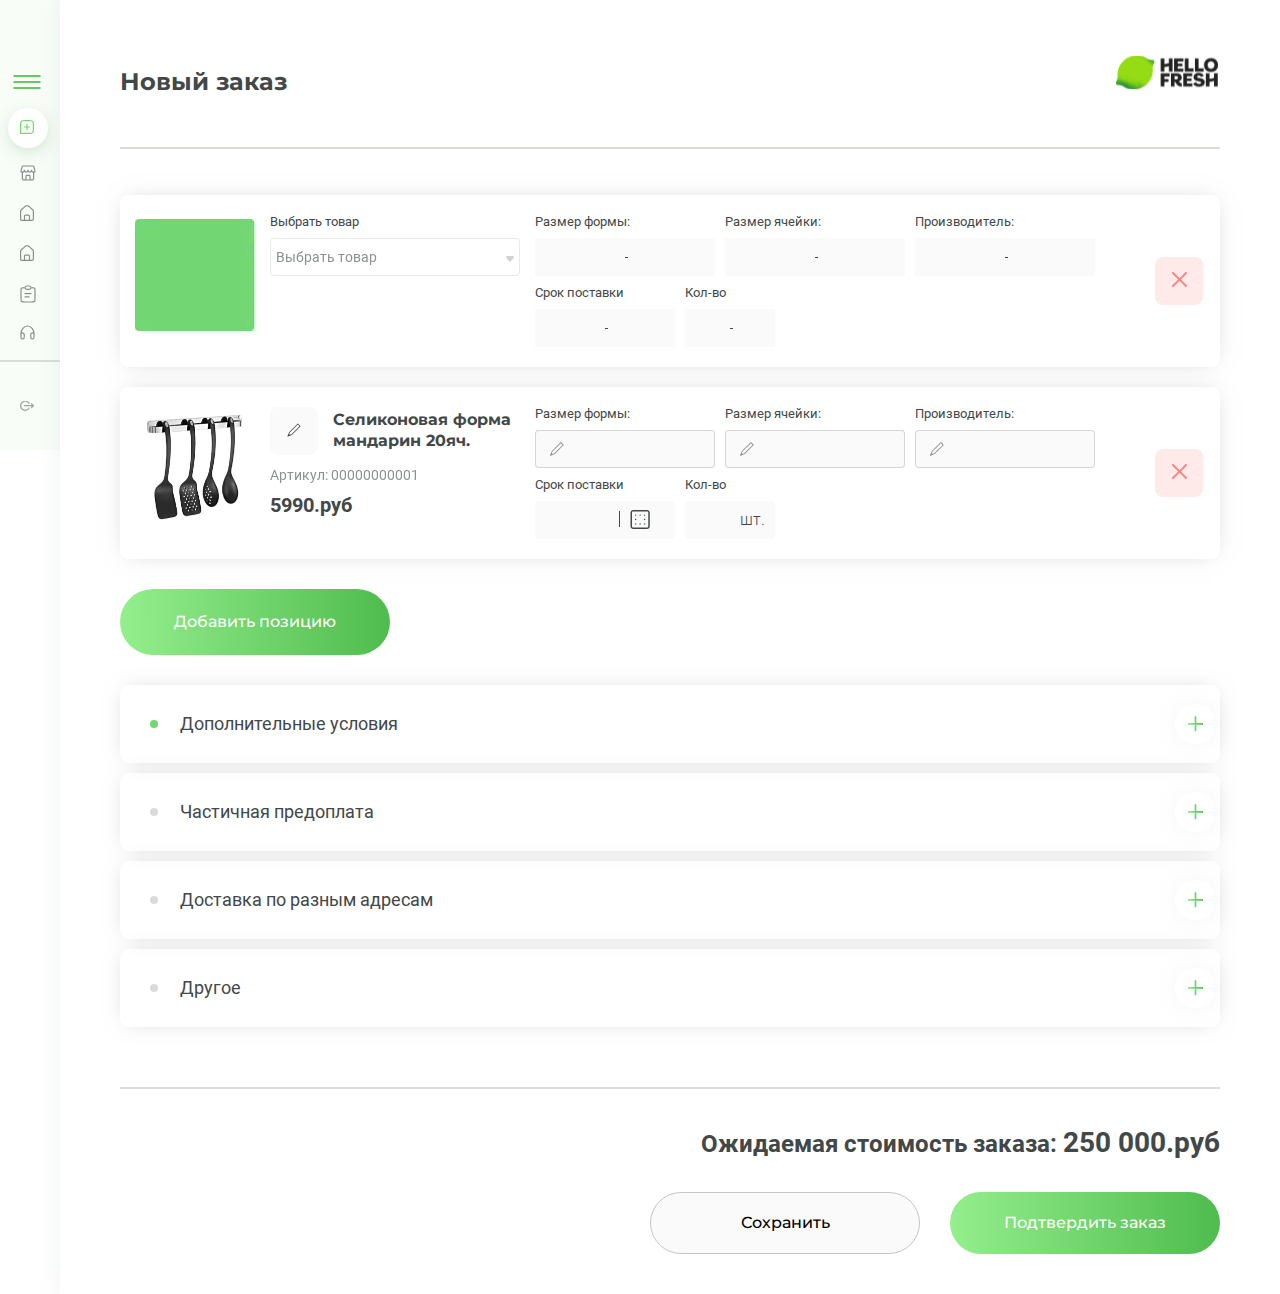
==== commit b390bc6f: "change" ====
--- a/account.html
+++ b/account.html
@@ -4,11 +4,11 @@
   <meta charset="UTF-8">
   <meta http-equiv="X-UA-Compatible" content="IE=edge">
   <meta name="viewport" content="width=device-width, initial-scale=1.0">
-  <!-- <link rel="stylesheet" href="../files/libs/accordion/accordion.css?_v=20230502181522"> -->
+  <!-- <link rel="stylesheet" href="../files/libs/accordion/accordion.css?_v=20230510112916"> -->
   <link rel="preconnect" href="https://fonts.googleapis.com">
 <link rel="preconnect" href="https://fonts.gstatic.com" crossorigin>
-<!-- <link href="../files/libs/datePicker/air-datepicker.css?_v=20230502181522" rel="stylesheet" type="text/css"> -->
-  <link rel="stylesheet" href="css/style.min.css?_v=20230502181522">
+<!-- <link href="../files/libs/datePicker/air-datepicker.css?_v=20230510112916" rel="stylesheet" type="text/css"> -->
+  <link rel="stylesheet" href="css/style.min.css?_v=20230510112916">
 
   <title>Главная</title>
 </head>
@@ -45,34 +45,34 @@
             <div class="menu__head">Меню</div>
             <ul data-tabs class="menu__list tabs">
               <li class="menu__item">
-                <button data-id="1" type="button" class="menu__link tabs__title _tab-active">
+                <a href="" class="menu__link _menu-active">
                   Создать заказ
-                </button>
+                </a>
               </li>
               <li class="menu__item">
-                <button data-id="2" type="button" class="menu__link tabs__title">
+                <a href="" class="menu__link">
                   Ваши заказы
-                </button>
+                </a>
               </li>
               <li class="menu__item">
-                <button data-id="3" type="button" class="menu__link tabs__title">
+                <a href="" class="menu__link">
                   Склад
-                </button>
+                </a>
               </li>
               <li class="menu__item">
-                <button data-id="4" type="button" class="menu__link tabs__title">
+                <a href="" class="menu__link">
                   Управление закупками
-                </button>
+                </a>
               </li>
               <li class="menu__item">
-                <button data-id="5" type="button" class="menu__link tabs__title">
+                <a href="" class="menu__link">
                   Документы
-                </button>
+                </a>
               </li>
               <li class="menu__item">
-                <button data-id="6" type="button" class="menu__link tabs__title">
+                <a href="" class="menu__link">
                   Техподдержка
-                </button>
+                </a>
               </li>
             </ul>
           </div>
@@ -655,9 +655,9 @@
     
     <footer></footer>
   </div>
-  <script src="files/libs/swiper/swiper-bundle.min.js?_v=20230502181522"></script>
-<script src="https://ajax.googleapis.com/ajax/libs/jquery/3.2.1/jquery.min.js?_v=20230502181522"></script>
-<script src="js/app.min.js?_v=20230502181522"></script>
+  <script src="files/libs/swiper/swiper-bundle.min.js?_v=20230510112916"></script>
+<script src="https://ajax.googleapis.com/ajax/libs/jquery/3.2.1/jquery.min.js?_v=20230510112916"></script>
+<script src="js/app.min.js?_v=20230510112916"></script>
 
 </body>
 
--- a/css/style.min.css
+++ b/css/style.min.css
@@ -1 +1 @@
-@charset "UTF-8";.datepicker--cell-day.-other-month-,.datepicker--cell-year.-other-decade-{color:#dedede}.datepicker--cell-day.-other-month-:hover,.datepicker--cell-year.-other-decade-:hover{color:#c5c5c5}.-disabled-.-focus-.datepicker--cell-day.-other-month-,.-disabled-.-focus-.datepicker--cell-year.-other-decade-{color:#dedede}.-selected-.datepicker--cell-day.-other-month-,.-selected-.datepicker--cell-year.-other-decade-{color:#fff;background:#a2ddf6}.-selected-.-focus-.datepicker--cell-day.-other-month-,.-selected-.-focus-.datepicker--cell-year.-other-decade-{background:#8ad5f4}.-in-range-.datepicker--cell-day.-other-month-,.-in-range-.datepicker--cell-year.-other-decade-{background-color:rgba(92,196,239,.1);color:#ccc}.-in-range-.-focus-.datepicker--cell-day.-other-month-,.-in-range-.-focus-.datepicker--cell-year.-other-decade-{background-color:rgba(92,196,239,.2)}.datepicker--cell-day.-other-month-:empty,.datepicker--cell-year.-other-decade-:empty{background:0 0;border:none}.datepicker--cells{display:-webkit-flex;display:-ms-flexbox;display:flex;-webkit-flex-wrap:wrap;-ms-flex-wrap:wrap;flex-wrap:wrap}.datepicker--cell{border-radius:4px;box-sizing:border-box;cursor:pointer;display:-webkit-flex;display:-ms-flexbox;display:flex;position:relative;-webkit-align-items:center;-ms-flex-align:center;align-items:center;-webkit-justify-content:center;-ms-flex-pack:center;justify-content:center;height:32px;z-index:1}.datepicker--cell.-focus-{background:#f0f0f0}.datepicker--cell.-current-{color:#4eb5e6}.datepicker--cell.-current-.-focus-{color:#4a4a4a}.datepicker--cell.-current-.-in-range-{color:#4eb5e6}.datepicker--cell.-in-range-{background:rgba(92,196,239,.1);color:#4a4a4a;border-radius:0}.datepicker--cell.-in-range-.-focus-{background-color:rgba(92,196,239,.2)}.datepicker--cell.-disabled-{cursor:default;color:#aeaeae}.datepicker--cell.-disabled-.-focus-{color:#aeaeae}.datepicker--cell.-disabled-.-in-range-{color:#a1a1a1}.datepicker--cell.-disabled-.-current-.-focus-{color:#aeaeae}.datepicker--cell.-range-from-{border:1px solid rgba(92,196,239,.5);background-color:rgba(92,196,239,.1);border-radius:4px 0 0 4px}.datepicker--cell.-range-to-{border:1px solid rgba(92,196,239,.5);background-color:rgba(92,196,239,.1);border-radius:0 4px 4px 0}.datepicker--cell.-range-from-.-range-to-{border-radius:4px}.datepicker--cell.-selected-{color:#fff;border:none;background:#5cc4ef}.datepicker--cell.-selected-.-current-{color:#fff;background:#5cc4ef}.datepicker--cell.-selected-.-focus-{background:#45bced}.datepicker--cell:empty{cursor:default}.datepicker--days-names{display:-webkit-flex;display:-ms-flexbox;display:flex;-webkit-flex-wrap:wrap;-ms-flex-wrap:wrap;flex-wrap:wrap;margin:8px 0 3px}.datepicker--day-name{color:#ff9a19;display:-webkit-flex;display:-ms-flexbox;display:flex;-webkit-align-items:center;-ms-flex-align:center;align-items:center;-webkit-justify-content:center;-ms-flex-pack:center;justify-content:center;-webkit-flex:1;-ms-flex:1;flex:1;text-align:center;text-transform:uppercase;font-size:.8em}.datepicker--cell-day{width:14.28571%}.datepicker--cells-months{height:170px}.datepicker--cell-month{width:33.33%;height:25%}.datepicker--years{height:170px}.datepicker--cells-years{height:170px}.datepicker--cell-year{width:25%;height:33.33%}.datepicker--cell-day.-other-month-,.datepicker--cell-year.-other-decade-{color:#dedede}.datepicker--cell-day.-other-month-:hover,.datepicker--cell-year.-other-decade-:hover{color:#c5c5c5}.-disabled-.-focus-.datepicker--cell-day.-other-month-,.-disabled-.-focus-.datepicker--cell-year.-other-decade-{color:#dedede}.-selected-.datepicker--cell-day.-other-month-,.-selected-.datepicker--cell-year.-other-decade-{color:#fff;background:#a2ddf6}.-selected-.-focus-.datepicker--cell-day.-other-month-,.-selected-.-focus-.datepicker--cell-year.-other-decade-{background:#8ad5f4}.-in-range-.datepicker--cell-day.-other-month-,.-in-range-.datepicker--cell-year.-other-decade-{background-color:rgba(92,196,239,.1);color:#ccc}.-in-range-.-focus-.datepicker--cell-day.-other-month-,.-in-range-.-focus-.datepicker--cell-year.-other-decade-{background-color:rgba(92,196,239,.2)}.datepicker--cell-day.-other-month-:empty,.datepicker--cell-year.-other-decade-:empty{background:0 0;border:none}.datepickers-container{position:absolute;left:0;top:0}@media print{.datepickers-container{display:none}}.datepicker{background:#fff;border:1px solid #dbdbdb;box-shadow:0 4px 12px rgba(0,0,0,.15);border-radius:4px;box-sizing:content-box;font-family:Tahoma,sans-serif;font-size:14px;color:#4a4a4a;width:250px;position:absolute;left:-100000px;opacity:0;transition:opacity .3s ease,left 0s .3s,-webkit-transform .3s ease;transition:opacity .3s ease,transform .3s ease,left 0s .3s;transition:opacity .3s ease,transform .3s ease,left 0s .3s,-webkit-transform .3s ease;z-index:100}.datepicker.-from-top-{-webkit-transform:translateY(-8px);transform:translateY(-8px)}.datepicker.-from-right-{-webkit-transform:translateX(8px);transform:translateX(8px)}.datepicker.-from-bottom-{-webkit-transform:translateY(8px);transform:translateY(8px)}.datepicker.-from-left-{-webkit-transform:translateX(-8px);transform:translateX(-8px)}.datepicker.active{opacity:1;-webkit-transform:translate(0);transform:translate(0);transition:opacity .3s ease,left 0s 0s,-webkit-transform .3s ease;transition:opacity .3s ease,transform .3s ease,left 0s 0s;transition:opacity .3s ease,transform .3s ease,left 0s 0s,-webkit-transform .3s ease}.datepicker-inline .datepicker{border-color:#d7d7d7;box-shadow:none;position:static;left:auto;right:auto;opacity:1;-webkit-transform:none;transform:none}.datepicker-inline .datepicker--pointer{display:none}.datepicker--content{box-sizing:content-box;padding:4px}.-only-timepicker- .datepicker--content{display:none}.datepicker--pointer{position:absolute;background:#fff;border-top:1px solid #dbdbdb;border-right:1px solid #dbdbdb;width:10px;height:10px;z-index:-1}.-top-center- .datepicker--pointer,.-top-left- .datepicker--pointer,.-top-right- .datepicker--pointer{top:calc(100% - 4px);-webkit-transform:rotate(135deg);transform:rotate(135deg)}.-right-bottom- .datepicker--pointer,.-right-center- .datepicker--pointer,.-right-top- .datepicker--pointer{right:calc(100% - 4px);-webkit-transform:rotate(225deg);transform:rotate(225deg)}.-bottom-center- .datepicker--pointer,.-bottom-left- .datepicker--pointer,.-bottom-right- .datepicker--pointer{bottom:calc(100% - 4px);-webkit-transform:rotate(315deg);transform:rotate(315deg)}.-left-bottom- .datepicker--pointer,.-left-center- .datepicker--pointer,.-left-top- .datepicker--pointer{left:calc(100% - 4px);-webkit-transform:rotate(45deg);transform:rotate(45deg)}.-bottom-left- .datepicker--pointer,.-top-left- .datepicker--pointer{left:10px}.-bottom-right- .datepicker--pointer,.-top-right- .datepicker--pointer{right:10px}.-bottom-center- .datepicker--pointer,.-top-center- .datepicker--pointer{left:calc(50% - 10px / 2)}.-left-top- .datepicker--pointer,.-right-top- .datepicker--pointer{top:10px}.-left-bottom- .datepicker--pointer,.-right-bottom- .datepicker--pointer{bottom:10px}.-left-center- .datepicker--pointer,.-right-center- .datepicker--pointer{top:calc(50% - 10px / 2)}.datepicker--body{display:none}.datepicker--body.active{display:block}.datepicker--cell-day.-other-month-,.datepicker--cell-year.-other-decade-{color:#dedede}.datepicker--cell-day.-other-month-:hover,.datepicker--cell-year.-other-decade-:hover{color:#c5c5c5}.-disabled-.-focus-.datepicker--cell-day.-other-month-,.-disabled-.-focus-.datepicker--cell-year.-other-decade-{color:#dedede}.-selected-.datepicker--cell-day.-other-month-,.-selected-.datepicker--cell-year.-other-decade-{color:#fff;background:#a2ddf6}.-selected-.-focus-.datepicker--cell-day.-other-month-,.-selected-.-focus-.datepicker--cell-year.-other-decade-{background:#8ad5f4}.-in-range-.datepicker--cell-day.-other-month-,.-in-range-.datepicker--cell-year.-other-decade-{background-color:rgba(92,196,239,.1);color:#ccc}.-in-range-.-focus-.datepicker--cell-day.-other-month-,.-in-range-.-focus-.datepicker--cell-year.-other-decade-{background-color:rgba(92,196,239,.2)}.datepicker--cell-day.-other-month-:empty,.datepicker--cell-year.-other-decade-:empty{background:0 0;border:none}.datepicker--nav{display:-webkit-flex;display:-ms-flexbox;display:flex;-webkit-justify-content:space-between;-ms-flex-pack:justify;justify-content:space-between;border-bottom:1px solid #efefef;min-height:32px;padding:4px}.-only-timepicker- .datepicker--nav{display:none}.datepicker--nav-title-centre{display:-webkit-flex;display:-ms-flexbox;display:flex;-webkit-align-items:center;-ms-flex-align:center;align-items:center;-webkit-justify-content:center;-ms-flex-pack:center;justify-content:center}.datepicker--nav-action,.datepicker--nav-title-left,.datepicker--nav-title-right{display:-webkit-flex;display:-ms-flexbox;display:flex;cursor:pointer;-webkit-align-items:center;-ms-flex-align:center;align-items:center;-webkit-justify-content:center;-ms-flex-pack:center;justify-content:center}.datepicker--nav-action{width:32px;border-radius:4px;-webkit-user-select:none;-moz-user-select:none;-ms-user-select:none;user-select:none}.datepicker--nav-action:hover{background:#f0f0f0}.datepicker--nav-action.-disabled-{visibility:hidden}.datepicker--nav-action svg{width:32px;height:32px}.datepicker--nav-action path{fill:none;stroke:#9c9c9c;stroke-width:2px}.datepicker--nav-title-left,.datepicker--nav-title-right{border-radius:4px;padding:0 8px}.datepicker--nav-title-left i,.datepicker--nav-title-right i{font-style:normal;color:#9c9c9c;margin-left:5px}.datepicker--nav-title-left:hover,.datepicker--nav-title-right:hover{background:#f0f0f0}.datepicker--nav-title-left.-disabled-{cursor:default;background:0 0}.datepicker--nav-title-right.-disabled-{cursor:default;background:0 0}.datepicker--buttons{display:-webkit-flex;display:-ms-flexbox;display:flex;padding:4px;border-top:1px solid #efefef}.datepicker--button{color:#4eb5e6;cursor:pointer;border-radius:4px;-webkit-flex:1;-ms-flex:1;flex:1;display:-webkit-inline-flex;display:-ms-inline-flexbox;display:inline-flex;-webkit-justify-content:center;-ms-flex-pack:center;justify-content:center;-webkit-align-items:center;-ms-flex-align:center;align-items:center;height:32px}.datepicker--button:hover{color:#4a4a4a;background:#f0f0f0}.datepicker--cell-day.-other-month-,.datepicker--cell-year.-other-decade-{color:#dedede}.datepicker--cell-day.-other-month-:hover,.datepicker--cell-year.-other-decade-:hover{color:#c5c5c5}.-disabled-.-focus-.datepicker--cell-day.-other-month-,.-disabled-.-focus-.datepicker--cell-year.-other-decade-{color:#dedede}.-selected-.datepicker--cell-day.-other-month-,.-selected-.datepicker--cell-year.-other-decade-{color:#fff;background:#a2ddf6}.-selected-.-focus-.datepicker--cell-day.-other-month-,.-selected-.-focus-.datepicker--cell-year.-other-decade-{background:#8ad5f4}.-in-range-.datepicker--cell-day.-other-month-,.-in-range-.datepicker--cell-year.-other-decade-{background-color:rgba(92,196,239,.1);color:#ccc}.-in-range-.-focus-.datepicker--cell-day.-other-month-,.-in-range-.-focus-.datepicker--cell-year.-other-decade-{background-color:rgba(92,196,239,.2)}.datepicker--cell-day.-other-month-:empty,.datepicker--cell-year.-other-decade-:empty{background:0 0;border:none}.datepicker--time{border-top:1px solid #efefef;display:-webkit-flex;display:-ms-flexbox;display:flex;-webkit-align-items:center;-ms-flex-align:center;align-items:center;padding:4px;position:relative}.datepicker--time.-am-pm- .datepicker--time-sliders{-webkit-flex:0 1 138px;-ms-flex:0 1 138px;flex:0 1 138px;max-width:138px}.-only-timepicker- .datepicker--time{border-top:none}.datepicker--time-sliders{-webkit-flex:0 1 153px;-ms-flex:0 1 153px;flex:0 1 153px;margin-right:10px;max-width:153px}.datepicker--time-label{display:none;font-size:12px}.datepicker--time-current{display:-webkit-flex;display:-ms-flexbox;display:flex;-webkit-align-items:center;-ms-flex-align:center;align-items:center;-webkit-flex:1;-ms-flex:1;flex:1;font-size:14px;text-align:center;margin:0 0 0 10px}.datepicker--time-current-colon{margin:0 2px 3px;line-height:1}.datepicker--time-current-hours,.datepicker--time-current-minutes{line-height:1;font-size:19px;font-family:"Century Gothic",CenturyGothic,AppleGothic,sans-serif;position:relative;z-index:1}.datepicker--time-current-hours:after,.datepicker--time-current-minutes:after{content:'';background:#f0f0f0;border-radius:4px;position:absolute;left:-2px;top:-3px;right:-2px;bottom:-2px;z-index:-1;opacity:0}.datepicker--time-current-hours.-focus-:after,.datepicker--time-current-minutes.-focus-:after{opacity:1}.datepicker--time-current-ampm{text-transform:uppercase;-webkit-align-self:flex-end;-ms-flex-item-align:end;align-self:flex-end;color:#9c9c9c;margin-left:6px;font-size:11px;margin-bottom:1px}.datepicker--time-row{display:-webkit-flex;display:-ms-flexbox;display:flex;-webkit-align-items:center;-ms-flex-align:center;align-items:center;font-size:11px;height:17px;background:linear-gradient(to right,#dedede,#dedede) left 50%/100% 1px no-repeat}.datepicker--time-row:first-child{margin-bottom:4px}.datepicker--time-row input[type=range]{background:0 0;cursor:pointer;-webkit-flex:1;-ms-flex:1;flex:1;height:100%;padding:0;margin:0;-webkit-appearance:none}.datepicker--time-row input[type=range]::-webkit-slider-thumb{-webkit-appearance:none}.datepicker--time-row input[type=range]::-ms-tooltip{display:none}.datepicker--time-row input[type=range]:hover::-webkit-slider-thumb{border-color:#b8b8b8}.datepicker--time-row input[type=range]:hover::-moz-range-thumb{border-color:#b8b8b8}.datepicker--time-row input[type=range]:hover::-ms-thumb{border-color:#b8b8b8}.datepicker--time-row input[type=range]:focus{outline:0}.datepicker--time-row input[type=range]:focus::-webkit-slider-thumb{background:#5cc4ef;border-color:#5cc4ef}.datepicker--time-row input[type=range]:focus::-moz-range-thumb{background:#5cc4ef;border-color:#5cc4ef}.datepicker--time-row input[type=range]:focus::-ms-thumb{background:#5cc4ef;border-color:#5cc4ef}.datepicker--time-row input[type=range]::-webkit-slider-thumb{box-sizing:border-box;height:12px;width:12px;border-radius:3px;border:1px solid #dedede;background:#fff;cursor:pointer;transition:background .2s}.datepicker--time-row input[type=range]::-moz-range-thumb{box-sizing:border-box;height:12px;width:12px;border-radius:3px;border:1px solid #dedede;background:#fff;cursor:pointer;transition:background .2s}.datepicker--time-row input[type=range]::-ms-thumb{box-sizing:border-box;height:12px;width:12px;border-radius:3px;border:1px solid #dedede;background:#fff;cursor:pointer;transition:background .2s}.datepicker--time-row input[type=range]::-webkit-slider-thumb{margin-top:-6px}.datepicker--time-row input[type=range]::-webkit-slider-runnable-track{border:none;height:1px;cursor:pointer;color:transparent;background:0 0}.datepicker--time-row input[type=range]::-moz-range-track{border:none;height:1px;cursor:pointer;color:transparent;background:0 0}.datepicker--time-row input[type=range]::-ms-track{border:none;height:1px;cursor:pointer;color:transparent;background:0 0}.datepicker--time-row input[type=range]::-ms-fill-lower{background:0 0}.datepicker--time-row input[type=range]::-ms-fill-upper{background:0 0}.datepicker--time-row span{padding:0 12px}.datepicker--time-icon{color:#9c9c9c;border:1px solid;border-radius:50%;font-size:16px;position:relative;margin:0 5px -1px 0;width:1em;height:1em}.datepicker--time-icon:after,.datepicker--time-icon:before{content:'';background:currentColor;position:absolute}.datepicker--time-icon:after{height:.4em;width:1px;left:calc(50% - 1px);top:calc(50% + 1px);-webkit-transform:translateY(-100%);transform:translateY(-100%)}.datepicker--time-icon:before{width:.4em;height:1px;top:calc(50% + 1px);left:calc(50% - 1px)}.datepicker--cell-day.-other-month-,.datepicker--cell-year.-other-decade-{color:#dedede}.datepicker--cell-day.-other-month-:hover,.datepicker--cell-year.-other-decade-:hover{color:#c5c5c5}.-disabled-.-focus-.datepicker--cell-day.-other-month-,.-disabled-.-focus-.datepicker--cell-year.-other-decade-{color:#dedede}.-selected-.datepicker--cell-day.-other-month-,.-selected-.datepicker--cell-year.-other-decade-{color:#fff;background:#a2ddf6}.-selected-.-focus-.datepicker--cell-day.-other-month-,.-selected-.-focus-.datepicker--cell-year.-other-decade-{background:#8ad5f4}.-in-range-.datepicker--cell-day.-other-month-,.-in-range-.datepicker--cell-year.-other-decade-{background-color:rgba(92,196,239,.1);color:#ccc}.-in-range-.-focus-.datepicker--cell-day.-other-month-,.-in-range-.-focus-.datepicker--cell-year.-other-decade-{background-color:rgba(92,196,239,.2)}.datepicker--cell-day.-other-month-:empty,.datepicker--cell-year.-other-decade-:empty{background:0 0;border:none}@font-face{font-family:swiper-icons;src:url('data:application/font-woff;charset=utf-8;base64, [base64]//wADZ2x5ZgAAAywAAADMAAAD2MHtryVoZWFkAAABbAAAADAAAAA2E2+eoWhoZWEAAAGcAAAAHwAAACQC9gDzaG10eAAAAigAAAAZAAAArgJkABFsb2NhAAAC0AAAAFoAAABaFQAUGG1heHAAAAG8AAAAHwAAACAAcABAbmFtZQAAA/gAAAE5AAACXvFdBwlwb3N0AAAFNAAAAGIAAACE5s74hXjaY2BkYGAAYpf5Hu/j+W2+MnAzMYDAzaX6QjD6/4//Bxj5GA8AuRwMYGkAPywL13jaY2BkYGA88P8Agx4j+/8fQDYfA1AEBWgDAIB2BOoAeNpjYGRgYNBh4GdgYgABEMnIABJzYNADCQAACWgAsQB42mNgYfzCOIGBlYGB0YcxjYGBwR1Kf2WQZGhhYGBiYGVmgAFGBiQQkOaawtDAoMBQxXjg/wEGPcYDDA4wNUA2CCgwsAAAO4EL6gAAeNpj2M0gyAACqxgGNWBkZ2D4/wMA+xkDdgAAAHjaY2BgYGaAYBkGRgYQiAHyGMF8FgYHIM3DwMHABGQrMOgyWDLEM1T9/w8UBfEMgLzE////P/5//f/V/xv+r4eaAAeMbAxwIUYmIMHEgKYAYjUcsDAwsLKxc3BycfPw8jEQA/[base64]/uznmfPFBNODM2K7MTQ45YEAZqGP81AmGGcF3iPqOop0r1SPTaTbVkfUe4HXj97wYE+yNwWYxwWu4v1ugWHgo3S1XdZEVqWM7ET0cfnLGxWfkgR42o2PvWrDMBSFj/IHLaF0zKjRgdiVMwScNRAoWUoH78Y2icB/yIY09An6AH2Bdu/UB+yxopYshQiEvnvu0dURgDt8QeC8PDw7Fpji3fEA4z/PEJ6YOB5hKh4dj3EvXhxPqH/SKUY3rJ7srZ4FZnh1PMAtPhwP6fl2PMJMPDgeQ4rY8YT6Gzao0eAEA409DuggmTnFnOcSCiEiLMgxCiTI6Cq5DZUd3Qmp10vO0LaLTd2cjN4fOumlc7lUYbSQcZFkutRG7g6JKZKy0RmdLY680CDnEJ+UMkpFFe1RN7nxdVpXrC4aTtnaurOnYercZg2YVmLN/d/gczfEimrE/fs/bOuq29Zmn8tloORaXgZgGa78yO9/cnXm2BpaGvq25Dv9S4E9+5SIc9PqupJKhYFSSl47+Qcr1mYNAAAAeNptw0cKwkAAAMDZJA8Q7OUJvkLsPfZ6zFVERPy8qHh2YER+3i/BP83vIBLLySsoKimrqKqpa2hp6+jq6RsYGhmbmJqZSy0sraxtbO3sHRydnEMU4uR6yx7JJXveP7WrDycAAAAAAAH//wACeNpjYGRgYOABYhkgZgJCZgZNBkYGLQZtIJsFLMYAAAw3ALgAeNolizEKgDAQBCchRbC2sFER0YD6qVQiBCv/H9ezGI6Z5XBAw8CBK/m5iQQVauVbXLnOrMZv2oLdKFa8Pjuru2hJzGabmOSLzNMzvutpB3N42mNgZGBg4GKQYzBhYMxJLMlj4GBgAYow/P/PAJJhLM6sSoWKfWCAAwDAjgbRAAB42mNgYGBkAIIbCZo5IPrmUn0hGA0AO8EFTQAA');font-weight:400;font-style:normal}:root{--swiper-theme-color:#007aff}.swiper{margin-left:auto;margin-right:auto;position:relative;overflow:hidden;list-style:none;padding:0;z-index:1}.swiper-vertical>.swiper-wrapper{flex-direction:column}.swiper-wrapper{position:relative;width:100%;height:100%;z-index:1;display:flex;transition-property:transform;box-sizing:content-box}.swiper-android .swiper-slide,.swiper-wrapper{transform:translate3d(0,0,0)}.swiper-pointer-events{touch-action:pan-y}.swiper-pointer-events.swiper-vertical{touch-action:pan-x}.swiper-slide{flex-shrink:0;width:100%;height:100%;position:relative;transition-property:transform}.swiper-slide-invisible-blank{visibility:hidden}.swiper-autoheight,.swiper-autoheight .swiper-slide{height:auto}.swiper-autoheight .swiper-wrapper{align-items:flex-start;transition-property:transform,height}.swiper-backface-hidden .swiper-slide{transform:translateZ(0);-webkit-backface-visibility:hidden;backface-visibility:hidden}.swiper-3d,.swiper-3d.swiper-css-mode .swiper-wrapper{perspective:1200px}.swiper-3d .swiper-cube-shadow,.swiper-3d .swiper-slide,.swiper-3d .swiper-slide-shadow,.swiper-3d .swiper-slide-shadow-bottom,.swiper-3d .swiper-slide-shadow-left,.swiper-3d .swiper-slide-shadow-right,.swiper-3d .swiper-slide-shadow-top,.swiper-3d .swiper-wrapper{transform-style:preserve-3d}.swiper-3d .swiper-slide-shadow,.swiper-3d .swiper-slide-shadow-bottom,.swiper-3d .swiper-slide-shadow-left,.swiper-3d .swiper-slide-shadow-right,.swiper-3d .swiper-slide-shadow-top{position:absolute;left:0;top:0;width:100%;height:100%;pointer-events:none;z-index:10}.swiper-3d .swiper-slide-shadow{background:rgba(0,0,0,.15)}.swiper-3d .swiper-slide-shadow-left{background-image:linear-gradient(to left,rgba(0,0,0,.5),rgba(0,0,0,0))}.swiper-3d .swiper-slide-shadow-right{background-image:linear-gradient(to right,rgba(0,0,0,.5),rgba(0,0,0,0))}.swiper-3d .swiper-slide-shadow-top{background-image:linear-gradient(to top,rgba(0,0,0,.5),rgba(0,0,0,0))}.swiper-3d .swiper-slide-shadow-bottom{background-image:linear-gradient(to bottom,rgba(0,0,0,.5),rgba(0,0,0,0))}.swiper-css-mode>.swiper-wrapper{overflow:auto;scrollbar-width:none;-ms-overflow-style:none}.swiper-css-mode>.swiper-wrapper::-webkit-scrollbar{display:none}.swiper-css-mode>.swiper-wrapper>.swiper-slide{scroll-snap-align:start start}.swiper-horizontal.swiper-css-mode>.swiper-wrapper{scroll-snap-type:x mandatory}.swiper-vertical.swiper-css-mode>.swiper-wrapper{scroll-snap-type:y mandatory}.swiper-centered>.swiper-wrapper::before{content:'';flex-shrink:0;order:9999}.swiper-centered.swiper-horizontal>.swiper-wrapper>.swiper-slide:first-child{margin-inline-start:var(--swiper-centered-offset-before)}.swiper-centered.swiper-horizontal>.swiper-wrapper::before{height:100%;min-height:1px;width:var(--swiper-centered-offset-after)}.swiper-centered.swiper-vertical>.swiper-wrapper>.swiper-slide:first-child{margin-block-start:var(--swiper-centered-offset-before)}.swiper-centered.swiper-vertical>.swiper-wrapper::before{width:100%;min-width:1px;height:var(--swiper-centered-offset-after)}.swiper-centered>.swiper-wrapper>.swiper-slide{scroll-snap-align:center center;scroll-snap-stop:always}.swiper-virtual .swiper-slide{-webkit-backface-visibility:hidden;transform:translateZ(0)}.swiper-virtual.swiper-css-mode .swiper-wrapper::after{content:'';position:absolute;left:0;top:0;pointer-events:none}.swiper-virtual.swiper-css-mode.swiper-horizontal .swiper-wrapper::after{height:1px;width:var(--swiper-virtual-size)}.swiper-virtual.swiper-css-mode.swiper-vertical .swiper-wrapper::after{width:1px;height:var(--swiper-virtual-size)}:root{--swiper-navigation-size:44px}.swiper-button-next,.swiper-button-prev{position:absolute;top:50%;width:calc(var(--swiper-navigation-size)/ 44 * 27);height:var(--swiper-navigation-size);margin-top:calc(0px - (var(--swiper-navigation-size)/ 2));z-index:10;cursor:pointer;display:flex;align-items:center;justify-content:center;color:var(--swiper-navigation-color,var(--swiper-theme-color))}.swiper-button-next.swiper-button-disabled,.swiper-button-prev.swiper-button-disabled{opacity:.35;cursor:auto;pointer-events:none}.swiper-button-next.swiper-button-hidden,.swiper-button-prev.swiper-button-hidden{opacity:0;cursor:auto;pointer-events:none}.swiper-navigation-disabled .swiper-button-next,.swiper-navigation-disabled .swiper-button-prev{display:none!important}.swiper-button-next:after,.swiper-button-prev:after{font-family:swiper-icons;font-size:var(--swiper-navigation-size);text-transform:none!important;letter-spacing:0;font-variant:initial;line-height:1}.swiper-button-prev,.swiper-rtl .swiper-button-next{left:10px;right:auto}.swiper-button-prev:after,.swiper-rtl .swiper-button-next:after{content:'prev'}.swiper-button-next,.swiper-rtl .swiper-button-prev{right:10px;left:auto}.swiper-button-next:after,.swiper-rtl .swiper-button-prev:after{content:'next'}.swiper-button-lock{display:none}.swiper-pagination{position:absolute;text-align:center;transition:.3s opacity;transform:translate3d(0,0,0);z-index:10}.swiper-pagination.swiper-pagination-hidden{opacity:0}.swiper-pagination-disabled>.swiper-pagination,.swiper-pagination.swiper-pagination-disabled{display:none!important}.swiper-horizontal>.swiper-pagination-bullets,.swiper-pagination-bullets.swiper-pagination-horizontal,.swiper-pagination-custom,.swiper-pagination-fraction{bottom:10px;left:0;width:100%}.swiper-pagination-bullets-dynamic{overflow:hidden;font-size:0}.swiper-pagination-bullets-dynamic .swiper-pagination-bullet{transform:scale(.33);position:relative}.swiper-pagination-bullets-dynamic .swiper-pagination-bullet-active{transform:scale(1)}.swiper-pagination-bullets-dynamic .swiper-pagination-bullet-active-main{transform:scale(1)}.swiper-pagination-bullets-dynamic .swiper-pagination-bullet-active-prev{transform:scale(.66)}.swiper-pagination-bullets-dynamic .swiper-pagination-bullet-active-prev-prev{transform:scale(.33)}.swiper-pagination-bullets-dynamic .swiper-pagination-bullet-active-next{transform:scale(.66)}.swiper-pagination-bullets-dynamic .swiper-pagination-bullet-active-next-next{transform:scale(.33)}.swiper-pagination-bullet{width:var(--swiper-pagination-bullet-width,var(--swiper-pagination-bullet-size,8px));height:var(--swiper-pagination-bullet-height,var(--swiper-pagination-bullet-size,8px));display:inline-block;border-radius:50%;background:var(--swiper-pagination-bullet-inactive-color,#000);opacity:var(--swiper-pagination-bullet-inactive-opacity,.2)}button.swiper-pagination-bullet{border:none;margin:0;padding:0;box-shadow:none;-webkit-appearance:none;appearance:none}.swiper-pagination-clickable .swiper-pagination-bullet{cursor:pointer}.swiper-pagination-bullet:only-child{display:none!important}.swiper-pagination-bullet-active{opacity:var(--swiper-pagination-bullet-opacity,1);background:var(--swiper-pagination-color,var(--swiper-theme-color))}.swiper-pagination-vertical.swiper-pagination-bullets,.swiper-vertical>.swiper-pagination-bullets{right:10px;top:50%;transform:translate3d(0,-50%,0)}.swiper-pagination-vertical.swiper-pagination-bullets .swiper-pagination-bullet,.swiper-vertical>.swiper-pagination-bullets .swiper-pagination-bullet{margin:var(--swiper-pagination-bullet-vertical-gap,6px) 0;display:block}.swiper-pagination-vertical.swiper-pagination-bullets.swiper-pagination-bullets-dynamic,.swiper-vertical>.swiper-pagination-bullets.swiper-pagination-bullets-dynamic{top:50%;transform:translateY(-50%);width:8px}.swiper-pagination-vertical.swiper-pagination-bullets.swiper-pagination-bullets-dynamic .swiper-pagination-bullet,.swiper-vertical>.swiper-pagination-bullets.swiper-pagination-bullets-dynamic .swiper-pagination-bullet{display:inline-block;transition:.2s transform,.2s top}.swiper-horizontal>.swiper-pagination-bullets .swiper-pagination-bullet,.swiper-pagination-horizontal.swiper-pagination-bullets .swiper-pagination-bullet{margin:0 var(--swiper-pagination-bullet-horizontal-gap,4px)}.swiper-horizontal>.swiper-pagination-bullets.swiper-pagination-bullets-dynamic,.swiper-pagination-horizontal.swiper-pagination-bullets.swiper-pagination-bullets-dynamic{left:50%;transform:translateX(-50%);white-space:nowrap}.swiper-horizontal>.swiper-pagination-bullets.swiper-pagination-bullets-dynamic .swiper-pagination-bullet,.swiper-pagination-horizontal.swiper-pagination-bullets.swiper-pagination-bullets-dynamic .swiper-pagination-bullet{transition:.2s transform,.2s left}.swiper-horizontal.swiper-rtl>.swiper-pagination-bullets-dynamic .swiper-pagination-bullet{transition:.2s transform,.2s right}.swiper-pagination-progressbar{background:rgba(0,0,0,.25);position:absolute}.swiper-pagination-progressbar .swiper-pagination-progressbar-fill{background:var(--swiper-pagination-color,var(--swiper-theme-color));position:absolute;left:0;top:0;width:100%;height:100%;transform:scale(0);transform-origin:left top}.swiper-rtl .swiper-pagination-progressbar .swiper-pagination-progressbar-fill{transform-origin:right top}.swiper-horizontal>.swiper-pagination-progressbar,.swiper-pagination-progressbar.swiper-pagination-horizontal,.swiper-pagination-progressbar.swiper-pagination-vertical.swiper-pagination-progressbar-opposite,.swiper-vertical>.swiper-pagination-progressbar.swiper-pagination-progressbar-opposite{width:100%;height:4px;left:0;top:0}.swiper-horizontal>.swiper-pagination-progressbar.swiper-pagination-progressbar-opposite,.swiper-pagination-progressbar.swiper-pagination-horizontal.swiper-pagination-progressbar-opposite,.swiper-pagination-progressbar.swiper-pagination-vertical,.swiper-vertical>.swiper-pagination-progressbar{width:4px;height:100%;left:0;top:0}.swiper-pagination-lock{display:none}.swiper-scrollbar{border-radius:10px;position:relative;-ms-touch-action:none;background:rgba(0,0,0,.1)}.swiper-scrollbar-disabled>.swiper-scrollbar,.swiper-scrollbar.swiper-scrollbar-disabled{display:none!important}.swiper-horizontal>.swiper-scrollbar,.swiper-scrollbar.swiper-scrollbar-horizontal{position:absolute;left:1%;bottom:3px;z-index:50;height:5px;width:98%}.swiper-scrollbar.swiper-scrollbar-vertical,.swiper-vertical>.swiper-scrollbar{position:absolute;right:3px;top:1%;z-index:50;width:5px;height:98%}.swiper-scrollbar-drag{height:100%;width:100%;position:relative;background:rgba(0,0,0,.5);border-radius:10px;left:0;top:0}.swiper-scrollbar-cursor-drag{cursor:move}.swiper-scrollbar-lock{display:none}.swiper-zoom-container{width:100%;height:100%;display:flex;justify-content:center;align-items:center;text-align:center}.swiper-zoom-container>canvas,.swiper-zoom-container>img,.swiper-zoom-container>svg{max-width:100%;max-height:100%;object-fit:contain}.swiper-slide-zoomed{cursor:move}.swiper-lazy-preloader{width:42px;height:42px;position:absolute;left:50%;top:50%;margin-left:-21px;margin-top:-21px;z-index:10;transform-origin:50%;box-sizing:border-box;border:4px solid var(--swiper-preloader-color,var(--swiper-theme-color));border-radius:50%;border-top-color:transparent}.swiper-watch-progress .swiper-slide-visible .swiper-lazy-preloader,.swiper:not(.swiper-watch-progress) .swiper-lazy-preloader{animation:swiper-preloader-spin 1s infinite linear}.swiper-lazy-preloader-white{--swiper-preloader-color:#fff}.swiper-lazy-preloader-black{--swiper-preloader-color:#000}@keyframes swiper-preloader-spin{0%{transform:rotate(0)}100%{transform:rotate(360deg)}}.swiper .swiper-notification{position:absolute;left:0;top:0;pointer-events:none;opacity:0;z-index:-1000}.swiper-free-mode>.swiper-wrapper{transition-timing-function:ease-out;margin:0 auto}.swiper-grid>.swiper-wrapper{flex-wrap:wrap}.swiper-grid-column>.swiper-wrapper{flex-wrap:wrap;flex-direction:column}.swiper-fade.swiper-free-mode .swiper-slide{transition-timing-function:ease-out}.swiper-fade .swiper-slide{pointer-events:none;transition-property:opacity}.swiper-fade .swiper-slide .swiper-slide{pointer-events:none}.swiper-fade .swiper-slide-active,.swiper-fade .swiper-slide-active .swiper-slide-active{pointer-events:auto}.swiper-cube{overflow:visible}.swiper-cube .swiper-slide{pointer-events:none;-webkit-backface-visibility:hidden;backface-visibility:hidden;z-index:1;visibility:hidden;transform-origin:0 0;width:100%;height:100%}.swiper-cube .swiper-slide .swiper-slide{pointer-events:none}.swiper-cube.swiper-rtl .swiper-slide{transform-origin:100% 0}.swiper-cube .swiper-slide-active,.swiper-cube .swiper-slide-active .swiper-slide-active{pointer-events:auto}.swiper-cube .swiper-slide-active,.swiper-cube .swiper-slide-next,.swiper-cube .swiper-slide-next+.swiper-slide,.swiper-cube .swiper-slide-prev{pointer-events:auto;visibility:visible}.swiper-cube .swiper-slide-shadow-bottom,.swiper-cube .swiper-slide-shadow-left,.swiper-cube .swiper-slide-shadow-right,.swiper-cube .swiper-slide-shadow-top{z-index:0;-webkit-backface-visibility:hidden;backface-visibility:hidden}.swiper-cube .swiper-cube-shadow{position:absolute;left:0;bottom:0;width:100%;height:100%;opacity:.6;z-index:0}.swiper-cube .swiper-cube-shadow:before{content:'';background:#000;position:absolute;left:0;top:0;bottom:0;right:0;filter:blur(50px)}.swiper-flip{overflow:visible}.swiper-flip .swiper-slide{pointer-events:none;-webkit-backface-visibility:hidden;backface-visibility:hidden;z-index:1}.swiper-flip .swiper-slide .swiper-slide{pointer-events:none}.swiper-flip .swiper-slide-active,.swiper-flip .swiper-slide-active .swiper-slide-active{pointer-events:auto}.swiper-flip .swiper-slide-shadow-bottom,.swiper-flip .swiper-slide-shadow-left,.swiper-flip .swiper-slide-shadow-right,.swiper-flip .swiper-slide-shadow-top{z-index:0;-webkit-backface-visibility:hidden;backface-visibility:hidden}.swiper-creative .swiper-slide{-webkit-backface-visibility:hidden;backface-visibility:hidden;overflow:hidden;transition-property:transform,opacity,height}.swiper-cards{overflow:visible}.swiper-cards .swiper-slide{transform-origin:center bottom;-webkit-backface-visibility:hidden;backface-visibility:hidden;overflow:hidden}@font-face{font-family:Montserrat;font-display:swap;src:url(../fonts/Montserrat-Medium.woff2) format("woff2"),url(../fonts/Montserrat-Medium.woff) format("woff");font-weight:500;font-style:normal}@font-face{font-family:Montserrat;font-display:swap;src:url(../fonts/Montserrat-Bold.woff2) format("woff2"),url(../fonts/Montserrat-Bold.woff) format("woff");font-weight:700;font-style:normal}@font-face{font-family:Montserrat;font-display:swap;src:url(../fonts/Montserrat-Regular.woff2) format("woff2"),url(../fonts/Montserrat-Regular.woff) format("woff");font-weight:400;font-style:normal}@font-face{font-family:Roboto;font-display:swap;src:url(../fonts/Roboto-Bold.woff2) format("woff2"),url(../fonts/Roboto-Bold.woff) format("woff");font-weight:700;font-style:normal}@font-face{font-family:Roboto;font-display:swap;src:url(../fonts/Roboto-Light.woff2) format("woff2"),url(../fonts/Roboto-Light.woff) format("woff");font-weight:300;font-style:normal}@font-face{font-family:Roboto;font-display:swap;src:url(../fonts/Roboto-Medium.woff2) format("woff2"),url(../fonts/Roboto-Medium.woff) format("woff");font-weight:500;font-style:normal}@font-face{font-family:Roboto;font-display:swap;src:url(../fonts/Roboto-Regular.woff2) format("woff2"),url(../fonts/Roboto-Regular.woff) format("woff");font-weight:400;font-style:normal}@font-face{font-family:SFProText;font-display:swap;src:url(../fonts/SFProText-Regular.woff2) format("woff2"),url(../fonts/SFProText-Regular.woff) format("woff");font-weight:400;font-style:normal}@font-face{font-family:Montserrat;font-display:swap;src:url(../fonts/Montserrat-SemiBold.woff2) format("woff2"),url(../fonts/Montserrat-SemiBold.woff) format("woff");font-weight:600;font-style:normal}.nice-select{-webkit-tap-highlight-color:transparent;background-color:#fff;border-radius:5px;border:solid 1px #e8e8e8;-webkit-box-sizing:border-box;box-sizing:border-box;clear:both;cursor:pointer;display:block;float:left;font-family:inherit;font-size:14px;font-weight:400;height:38px;line-height:36px;outline:0;padding-left:18px;padding-right:30px;position:relative;text-align:left!important;-webkit-transition:all .2s ease-in-out;-o-transition:all .2s ease-in-out;transition:all .2s ease-in-out;-webkit-user-select:none;-moz-user-select:none;-ms-user-select:none;user-select:none;white-space:nowrap;width:auto}.nice-select:hover{border-color:#dbdbdb}.nice-select.open,.nice-select:active,.nice-select:focus{border-color:#999}.nice-select:after{border-bottom:2px solid #999;border-right:2px solid #999;content:"";display:block;height:5px;margin-top:-4px;pointer-events:none;position:absolute;right:12px;top:50%;-webkit-transform-origin:66% 66%;-ms-transform-origin:66% 66%;transform-origin:66% 66%;-webkit-transform:rotate(45deg);-ms-transform:rotate(45deg);transform:rotate(45deg);-webkit-transition:all .15s ease-in-out;-o-transition:all .15s ease-in-out;transition:all .15s ease-in-out;width:5px}.nice-select.open:after{-webkit-transform:rotate(-135deg);-ms-transform:rotate(-135deg);transform:rotate(-135deg)}.nice-select.open .nice-select-dropdown{opacity:1;pointer-events:auto;-webkit-transform:scale(1) translateY(0);-ms-transform:scale(1) translateY(0);transform:scale(1) translateY(0)}.nice-select.disabled{border-color:#ededed;color:#999;pointer-events:none}.nice-select.disabled:after{border-color:#ccc}.nice-select.wide{width:100%}.nice-select.wide .nice-select-dropdown{left:0!important;right:0!important}.nice-select.right{float:right}.nice-select.right .nice-select-dropdown{left:auto;right:0}.nice-select.small{font-size:12px;height:36px;line-height:34px}.nice-select.small:after{height:4px;width:4px}.nice-select.small .option{line-height:34px;min-height:34px}.nice-select .nice-select-dropdown{margin-top:4px;background-color:#fff;border-radius:5px;-webkit-box-shadow:0 0 0 1px rgba(68,68,68,.11);box-shadow:0 0 0 1px rgba(68,68,68,.11);pointer-events:none;position:absolute;top:100%;left:0;-webkit-transform-origin:50% 0;-ms-transform-origin:50% 0;transform-origin:50% 0;-webkit-transform:scale(.75) translateY(19px);-ms-transform:scale(.75) translateY(19px);transform:scale(.75) translateY(19px);-webkit-transition:all .2s cubic-bezier(.5,0,0,1.25),opacity .15s ease-out;-o-transition:all .2s cubic-bezier(.5,0,0,1.25),opacity .15s ease-out;transition:all .2s cubic-bezier(.5,0,0,1.25),opacity .15s ease-out;z-index:9;opacity:0}.nice-select .list{border-radius:5px;-webkit-box-sizing:border-box;box-sizing:border-box;overflow:hidden;padding:0;max-height:210px;overflow-y:auto}.nice-select .list:hover .option:not(:hover){background-color:transparent!important}.nice-select .option{cursor:pointer;font-weight:400;line-height:40px;list-style:none;outline:0;padding-left:18px;padding-right:29px;text-align:left;-webkit-transition:all .2s;-o-transition:all .2s;transition:all .2s}.nice-select .option.focus,.nice-select .option.selected.focus,.nice-select .option:hover{background-color:#f6f6f6}.nice-select .option.selected{font-weight:700}.nice-select .option.disabled{background-color:transparent;color:#999;cursor:default}.nice-select .optgroup{font-weight:700}.no-csspointerevents .nice-select .nice-select-dropdown{display:none}.no-csspointerevents .nice-select.open .nice-select-dropdown{display:block}.nice-select .list::-webkit-scrollbar{width:0}.nice-select .has-multiple{white-space:inherit;height:auto;padding:7px 12px;min-height:36px;line-height:22px}.nice-select .has-multiple span.current{border:1px solid #ccc;background:#eee;padding:0 10px;border-radius:3px;display:inline-block;line-height:24px;font-size:14px;margin-bottom:3px;margin-right:3px}.nice-select .has-multiple .multiple-options{display:block;line-height:24px;padding:0}.nice-select .nice-select-search-box{-webkit-box-sizing:border-box;box-sizing:border-box;width:100%;padding:5px;pointer-events:none;border-radius:5px 5px 0 0}.nice-select .nice-select-search{-webkit-box-sizing:border-box;box-sizing:border-box;background-color:#fff;border:1px solid #e8e8e8;border-radius:3px;color:#444;display:inline-block;vertical-align:middle;padding:7px 12px;margin:0 10px 0 0;width:100%;min-height:36px;line-height:22px;height:auto;outline:0!important;font-size:14px}*{padding:0;margin:0;border:0}*,:after,:before{-webkit-box-sizing:border-box;box-sizing:border-box}.nice-select.open,:active,:focus{outline:0}a.nice-select.open,a:active,a:focus{outline:0}aside,footer,header,nav,section{display:block}body,html{height:100%;min-width:320}body{color:#424848;line-height:1;font-family:Roboto;-ms-text-size-adjust:100%;-moz-text-size-adjust:100%;-webkit-text-size-adjust:100%}button,input,textarea{font-family:Roboto}input::-ms-clear{display:none}button{cursor:pointer}button::-moz-focus-inner{padding:0;border:0}a,a:visited{text-decoration:none}a:hover{text-decoration:none}ul li{list-style:none}img{vertical-align:top}h1,h2,h3,h4,h5,h6{font-size:inherit;font-weight:inherit}img{max-width:100%}html{scroll-behavior:smooth;font-weight:300}a{color:#424848}.wrapper{min-height:100%;display:-webkit-box;display:-ms-flexbox;display:flex;-webkit-box-orient:vertical;-webkit-box-direction:normal;-ms-flex-direction:column;flex-direction:column;overflow:hidden}.wrapper>main{-webkit-box-flex:1;-ms-flex:1 1 auto;flex:1 1 auto}.wrapper>*{min-width:0}[class*=__container]{max-width:73.125rem;-webkit-box-sizing:content-box;box-sizing:content-box;margin:0 auto;padding:0 1.25rem}.visually-hidden,input[type=checkbox],input[type=radio]{position:absolute;width:1px;height:1px;margin:-1px;border:0;padding:0;white-space:nowrap;-webkit-clip-path:inset(100%);clip-path:inset(100%);clip:rect(0 0 0 0);overflow:hidden;opacity:0;-webkit-transition:all .3s ease 0s;-o-transition:all .3s ease 0s;transition:all .3s ease 0s}[class*=-ibg]{position:relative;background-repeat:no-repeat}[class*=-ibg] img{position:absolute;width:100%;height:100%;top:0;left:0;-o-object-fit:cover;object-fit:cover}.city__active{margin-bottom:1.875rem;text-align:center}.city__item{text-align:center;padding:15px 0;cursor:pointer}.city__item.active{text-decoration:underline;font-weight:500}.tabs__body{display:none;-webkit-animation:tabs .5s ease;animation:tabs .5s ease}.tabs__title{-webkit-animation:tabs .5s ease;animation:tabs .5s ease}.tabs__title._tab-active{background:#ffec3d;color:#000}.tabs__body._tab-active{display:-webkit-box;display:-ms-flexbox;display:flex;-webkit-box-flex:1;-ms-flex:1 1 100%;flex:1 1 100%}@-webkit-keyframes tabs{from{opacity:0;-webkit-transform:translateX(5%);transform:translateX(5%)}to{opacity:1;-webkit-transform:translateX(0);transform:translateX(0)}}@keyframes tabs{from{opacity:0;-webkit-transform:translateX(5%);transform:translateX(5%)}to{opacity:1;-webkit-transform:translateX(0);transform:translateX(0)}}.swipe-to-side{position:relative;display:block;float:right;padding-right:40px}.swipe-to-side::before{content:url(../images/icons/swipe.svg);position:absolute;top:50%;height:100%;right:0;-webkit-transform:translate(0,-50%);-ms-transform:translate(0,-50%);transform:translate(0,-50%)}.btn{border:1px solid #c6c6c6;background:#fafafa;border-radius:62px;text-align:center;font-family:Montserrat,sans-serif;font-size:1rem;font-weight:500;line-height:4.1;width:100%;max-width:16.875rem;-webkit-transition:all .3s ease 0s;-o-transition:all .3s ease 0s;transition:all .3s ease 0s}.btn-g{background:-o-linear-gradient(.51deg,#94ee8d .44%,#4fbc4e 99.56%);background:linear-gradient(89.49deg,#94ee8d .44%,#4fbc4e 99.56%);color:#fff;border:none}.title{font-family:Montserrat;font-size:1.4375rem;font-weight:700;line-height:1.4}.popup{position:fixed;width:100%;height:100%;background:rgba(0,0,0,.8);top:0;left:0;z-index:5;overflow-y:scroll;overflow-x:hidden;opacity:0;visibility:hidden;-webkit-transition:all .5s ease 0s;-o-transition:all .5s ease 0s;transition:all .5s ease 0s}.popup__body{min-height:100%;display:-webkit-box;display:-ms-flexbox;display:flex;-webkit-box-align:center;-ms-flex-align:center;align-items:center;-webkit-box-pack:center;-ms-flex-pack:center;justify-content:center;padding:1.875rem .625rem}.popup__content{width:300px;background:#fff;padding:3rem 1.3125rem 2.375rem 1.6875rem;position:relative}.popup.open{opacity:1;visibility:visible}.icon-close{position:absolute;display:inline-block;width:40px;height:40px;top:5px;right:5px}.icon-close .close::after,.icon-close .close::before{content:"";-webkit-transition:all .3s ease 0s;-o-transition:all .3s ease 0s;transition:all .3s ease 0s;right:20%;position:absolute;width:70%;height:2px}.icon-close .close::before{top:calc(50% - .0625rem);-webkit-transform:rotate(-45deg);-ms-transform:rotate(-45deg);transform:rotate(-45deg);background-color:#000}.icon-close .close::after{bottom:calc(50% - .0625rem);-webkit-transform:rotate(45deg);-ms-transform:rotate(45deg);transform:rotate(45deg);background-color:#000}#account .__active-menu-burger .sidebar,.__active-menu-burger #account .sidebar,.__active-menu-burger .menu__body{-webkit-transform:translate(0,0);-ms-transform:translate(0,0);transform:translate(0,0)}.__active-menu-burger .icon-menu span{width:0}.__active-menu-burger .icon-menu::before{top:calc(50% - .0625rem);-webkit-transform:rotate(-45deg);-ms-transform:rotate(-45deg);transform:rotate(-45deg)}.__active-menu-burger .icon-menu::after{bottom:calc(50% - .0625rem);-webkit-transform:rotate(45deg);-ms-transform:rotate(45deg);transform:rotate(45deg)}#account .sidebar,.menu__body{position:absolute;top:0;left:0;width:100%;height:100vh;background-color:#fff;-webkit-transition:all .3s ease 0s;-o-transition:all .3s ease 0s;transition:all .3s ease 0s;overflow:auto;padding:150px 0 30px 0;-webkit-transform:translate(-100%,0);-ms-transform:translate(-100%,0);transform:translate(-100%,0)}.menu__list{display:-webkit-box;display:-ms-flexbox;display:flex;-webkit-box-orient:vertical;-webkit-box-direction:normal;-ms-flex-flow:column;flex-flow:column;-webkit-box-pack:justify;-ms-flex-pack:justify;justify-content:space-between;-webkit-box-align:center;-ms-flex-align:center;align-items:center;gap:3.375em}.menu__link{color:#424848;font-size:1.375rem;font-weight:400}.icon-menu{display:block;position:relative;width:2.1875rem;height:1.4375rem;cursor:pointer;background-color:transparent;z-index:10}.icon-menu span,.icon-menu::after,.icon-menu::before{content:"";-webkit-transition:all .3s ease 0s;-o-transition:all .3s ease 0s;transition:all .3s ease 0s;right:0;position:absolute;width:100%;height:.125rem;background-color:#000}.icon-menu::before{top:0}.icon-menu::after{bottom:0}.icon-menu span{top:calc(50% - .0625rem)}.header{position:absolute;width:100%;z-index:9}.header__body{display:-webkit-box;display:-ms-flexbox;display:flex;-webkit-box-pack:justify;-ms-flex-pack:justify;justify-content:space-between;-webkit-box-align:center;-ms-flex-align:center;align-items:center;padding:15px 0}.header__logo{max-width:9.375rem;z-index:10}.menu__list{max-width:16.875rem;margin:0 auto}.menu__item{text-align:left;text-align:center;width:100%}.menu__item:nth-child(2) .menu__link::before{content:url(../images/icons/WhatsApp.svg)}.menu__item:nth-child(3) .menu__link::before{content:url(../images/icons/Telegram.svg)}.menu__item:nth-child(4) .menu__link::before{content:url(../images/icons/mail.svg)}.menu__link{position:relative;padding:0 20px 0 40px;line-height:1.7}.menu__link::before{position:absolute;width:auto;height:auto;top:0;left:0}.menu__item:first-child .menu__link{padding:0}.footer{background:#fafafa}.footer__body{padding-top:65px}.footer__row:first-child{margin-bottom:3.125rem}.footer__logo{margin-bottom:1.25rem}.footer__logo .svg-icon{height:50px;max-width:10.625rem}.footer__sublogo{font-weight:300;line-height:1.3;color:rgba(66,72,72,.35);max-width:34.6875rem}.footer__head{color:#424848;font-weight:600}.footer__socials .footer__link{position:relative;padding-left:25px}.footer__socials .footer__link::before{content:"";position:absolute;top:50%;left:0;width:15px;height:15px;border-radius:50%;-webkit-transform:translateY(-50%);-ms-transform:translateY(-50%);transform:translateY(-50%)}.footer__socials .footer__item:nth-child(1) .footer__link::before{background:#5181b8}.footer__socials .footer__item:nth-child(2) .footer__link::before{background:-o-linear-gradient(40.88deg,#fd5 6.62%,#ff543e 50.06%,#c837ab 93.5%);background:linear-gradient(49.12deg,#fd5 6.62%,#ff543e 50.06%,#c837ab 93.5%)}.footer__socials .footer__item:nth-child(3) .footer__link::before{background:#0dc143}.footer__item:not(:last-child){margin-bottom:.625rem}.footer__link{font-weight:300;line-height:1.3;display:block;font-size:1rem;width:100%;color:rgba(66,72,72,.7)}.footer__pay{text-align:center;padding:40px 0}.footer__bottom{padding:30px 0;border-top:1px solid rgba(61,57,53,.25);text-align:center;color:#424848;opacity:.65}.footer__policy{font-size:14px;font-weight:400;margin:0;margin-bottom:1.25rem}.footer__copy{font-size:14px;font-weight:400}.footer .accordionjs .footer__body-list .footer__list:not(:last-child){margin-bottom:.625rem}input[type=checkbox],input[type=radio]{position:absolute;-webkit-appearance:none;-moz-appearance:none;appearance:none;width:0;height:0;border:0}summary{display:inline-block;cursor:pointer;position:relative;width:100%;height:100%}select{-webkit-appearance:none;-moz-appearance:none;appearance:none}label{position:absolute;top:50%;left:0;padding:15px 10px 15px 30px;width:100%;-webkit-transform:translateY(-50%);-ms-transform:translateY(-50%);transform:translateY(-50%);-webkit-transition:all .3s ease 0s;-o-transition:all .3s ease 0s;transition:all .3s ease 0s;pointer-events:none;z-index:1;cursor:pointer}input,select{position:relative;width:100%;height:38px;margin:0;padding:15px 10px 15px 30px;font-size:.875rem;background:#fafafa;color:#424848;font-weight:300;border-radius:4px;font-family:Roboto;cursor:pointer}input::-webkit-inner-spin-button,input::-webkit-outer-spin-button{-webkit-appearance:none;margin:0}textarea{width:100%;height:100%;margin:0;padding:10px 10px 10px 30px;font-size:1.125rem;background:0 0;border-radius:4px;cursor:pointer;resize:none}form{margin-top:1.875rem;max-width:37.5rem;margin:0 auto}.form__mark-isValid{display:none;position:absolute;top:50%;right:30px;width:30px;height:30px;border-radius:50%;background-color:#fff067;-webkit-transform:translateY(-50%);-ms-transform:translateY(-50%);transform:translateY(-50%)}.form__mark-isValid img{width:100%;height:100%}.form__label-checkbox{position:relative;display:block;padding:0 0 0 35px;-webkit-transform:none;-ms-transform:none;transform:none;pointer-events:all}.form__button{width:100%;height:50px;font-size:1rem}input[type=search]::-webkit-search-cancel-button,input[type=search]::-webkit-search-decoration,input[type=search]::-webkit-search-results-button,input[type=search]::-webkit-search-results-decoration{display:none}.someinput::-ms-clear{display:none;width:0;height:0}.checkbox-span{position:absolute;top:0;left:0;display:inline-block;width:25px;border-radius:5px;height:25px;border:1px solid #000}input[type=checkbox]:checked+.checkbox-span{background-image:url(../../images/icons/mark.svg);background-repeat:no-repeat;background-position:50% 50%;border:none;background-size:cover;border-radius:5px;background-color:#fff067}input:not(:-moz-placeholder-shown)~label{opacity:0}input:not(:-ms-input-placeholder)~label{opacity:0}input:focus~label,input:not(:placeholder-shown)~label{opacity:0}input:focus~label,textarea:focus~label{opacity:0}input:not(:-moz-placeholder-shown)~label,textarea:not(:-moz-placeholder-shown)~label{opacity:0}input:not(:-ms-input-placeholder)~label,textarea:not(:-ms-input-placeholder)~label{opacity:0}input:not(:placeholder-shown)~label,textarea:not(:placeholder-shown)~label{opacity:0}input:not(:focus):not(:-moz-placeholder-shown)~.form__mark-isValid{display:block}input:not(:focus):not(:-ms-input-placeholder)~.form__mark-isValid{display:block}input:not(:focus):not(:placeholder-shown)~.form__mark-isValid{display:block}input:focus:not(input[type=checkbox]),textarea:focus{outline:1px solid #939090}#mainpage .mainscreen{padding:165px 0 0 0;position:relative;padding:165px 0 170px 0}#mainpage .mainscreen__container{position:relative}#mainpage .mainscreen__container::before{content:url(../images/main/mainscreen/main.png);position:absolute;-webkit-transform:translate(55%,20%) scale(.6);-ms-transform:translate(55%,20%) scale(.6);transform:translate(55%,20%) scale(.6);width:auto;height:auto;z-index:-1;bottom:50%;right:0;top:0}#mainpage .mainscreen__body{position:relative;z-index:1}#mainpage .mainscreen__top{padding-bottom:80px;position:relative;max-width:38.8125rem;margin:0 auto}#mainpage .mainscreen__bot-left{position:absolute;bottom:0;left:0;-webkit-transform:translate(-55%,190%);-ms-transform:translate(-55%,190%);transform:translate(-55%,190%);max-width:14.375rem;z-index:0;display:none}#mainpage .mainscreen__top-left{position:absolute;top:0;left:0;max-width:8.125rem;-webkit-transform:translate(-25%,-90%);-ms-transform:translate(-25%,-90%);transform:translate(-25%,-90%);z-index:-1}#mainpage .mainscreen__top-right{position:absolute;top:-120px;right:-30px;max-width:10rem;z-index:1}#mainpage .mainscreen__content{margin-bottom:2.5rem}#mainpage .mainscreen__title{font-family:Montserrat;font-size:1.6875rem;font-weight:700;line-height:1.3;color:#424848;text-align:center;margin-bottom:.9375rem}#mainpage .mainscreen__subtitle{font-family:Montserrat;font-size:1.1rem;font-weight:400;line-height:22px;text-align:center}#mainpage .mainscreen__actions{text-align:center;display:-webkit-box;display:-ms-flexbox;display:flex;-webkit-box-orient:horizontal;-webkit-box-direction:normal;-ms-flex-flow:row wrap;flex-flow:row wrap;-webkit-box-pack:center;-ms-flex-pack:center;justify-content:center;-webkit-box-align:center;-ms-flex-align:center;align-items:center;gap:30px}#mainpage .mainscreen__bottom{display:none;max-width:75rem;margin:0 auto;margin-bottom:6.25rem}#mainpage .mainscreen__header{font-family:Montserrat;font-size:1.7rem;font-weight:700;padding:50px 15px 0 15px;margin-top:-50px}#mainpage .mainscreen__slider{padding:35px 0;overflow:hidden}#mainpage .swiper-button-next,#mainpage .swiper-button-prev{width:44px;height:44px;-webkit-box-shadow:0 5px 27px -5px rgba(131,138,140,.3);box-shadow:0 5px 27px -5px rgba(131,138,140,.3);border-radius:50%;background:#fff}#mainpage .swiper-button-next::after,#mainpage .swiper-button-prev::after{position:absolute;top:50%;left:50%;font-size:0;width:auto;height:auto;-webkit-transform:translate(-50%,-50%);-ms-transform:translate(-50%,-50%);transform:translate(-50%,-50%)}#mainpage .swiper-button-prev::after{content:url(../images/icons/arrowL.svg)}#mainpage .swiper-button-next::after{content:url(../images/icons/arrowR.svg)}#mainpage .slide__body{background:#fff;-webkit-box-shadow:0 5px 18px -5px rgba(131,138,140,.3);box-shadow:0 5px 18px -5px rgba(131,138,140,.3);border-radius:24px;text-align:center;width:100%;margin:0 auto;max-width:12.5rem;padding:20px 15px}#mainpage .slide__header{font-family:Montserrat;text-align:center;margin-bottom:.9375rem;font-size:1.125rem}#mainpage .slide__price{font-family:Montserrat;padding:7px 0;line-height:1.5;font-weight:500;background:rgba(98,204,96,.15);border-radius:13px}#mainpage .service{position:relative;margin-bottom:2.5rem}#mainpage .service::before{content:url(../images/main/services/cust.svg);position:absolute;right:0;left:auto;top:-70px;z-index:0}#mainpage .service__title{margin-bottom:3.75rem;max-width:14.375rem;padding-top:50px;margin-top:-50px}#mainpage .service__row{display:-webkit-box;display:-ms-flexbox;display:flex;-webkit-box-orient:horizontal;-webkit-box-direction:normal;-ms-flex-flow:row wrap;flex-flow:row wrap;-ms-flex-pack:distribute;justify-content:space-around;gap:10px}#mainpage .service__column{position:relative;padding:5px;-webkit-box-flex:0;-ms-flex:0 1 auto;flex:0 1 auto}#mainpage .service__column:not(:last-child){margin-bottom:1.875rem}#mainpage .service__column::after,#mainpage .service__column::before{content:"";position:absolute;top:0;left:0;z-index:1}#mainpage .service__column:nth-child(1)::before{content:url(../images/main/services/leaf.svg);right:0;left:auto;-webkit-transform:rotate(25deg);-ms-transform:rotate(25deg);transform:rotate(25deg)}#mainpage .service__column:nth-child(3)::before{content:url(../images/main/services/leaf.svg);right:0;left:auto;-webkit-filter:blur(1.6px);filter:blur(1.6px);-webkit-transform:scale(.8) rotate(-70deg);-ms-transform:scale(.8) rotate(-70deg);transform:scale(.8) rotate(-70deg)}#mainpage .service__column:nth-child(4)::before{content:url(../images/main/services/manyleaf.svg);z-index:0;top:calc(50% - 40px);left:calc(50% + 8px);-webkit-transform:translate(-50%,-50%);-ms-transform:translate(-50%,-50%);transform:translate(-50%,-50%)}#mainpage .column__body{position:relative;max-width:8.75rem}#mainpage .column__body:not(:last-child){margin-bottom:1.25rem}#mainpage .column__image{overflow:hidden;width:100%;height:100%;border-radius:100%;border:8px solid #fff;-webkit-filter:drop-shadow(0 4px 4px rgba(0, 0, 0, .25));filter:drop-shadow(0 4px 4px rgba(0, 0, 0, .25));margin-bottom:.9375rem}#mainpage .column__image img{width:100%;height:100%;-o-object-fit:cover;object-fit:cover}#mainpage .column__text{font-family:Montserrat;text-align:center;font-weight:500;font-size:.8125rem;line-height:1.2}#mainpage .column__number{position:absolute;font-size:1.5rem;color:#000;font-weight:300;position:absolute;top:0;left:-10px}#mainpage .sale__swipe{margin-bottom:.625rem}#mainpage .sale__title{margin-bottom:.9375rem}#mainpage .sale__slider{width:100%;max-width:75rem;margin:0 auto}#mainpage .slide-sale{width:100%;height:300px;max-width:21.25rem;max-height:21.25rem;padding:20px 5px}#mainpage .slide-sale__body{-webkit-box-shadow:0 4px 4px rgba(0,0,0,.25);box-shadow:0 4px 4px rgba(0,0,0,.25);border-radius:24px;overflow:hidden;position:relative;position:relative;height:100%;z-index:0}#mainpage .slide-sale__content{color:#fff;padding:15px;z-index:2}#mainpage .slide-sale__name{font-size:1.5rem;font-weight:700;margin-bottom:.625rem}#mainpage .slide-sale__subtext{font-size:1rem;font-weight:300;text-shadow:0 0 16px rgba(0,0,0,.1);line-height:1.2}#mainpage .slide-sale__image{position:absolute;z-index:-1}#mainpage .slide-sale__image img{position:relative;width:100%;height:100%;-o-object-fit:cover;object-fit:cover}#mainpage .slide-sale__price{font-weight:700;font-size:1.625rem}#mainpage .slide-sale__price span{font-size:1rem}#mainpage .slide-sale:nth-child(1) .slide-sale__body{background:-o-radial-gradient(98.42% 100%,100% 109.66%,#539634 0,#b1e272 100%);background:radial-gradient(100% 109.66% at 98.42% 100%,#539634 0,#b1e272 100%)}#mainpage .slide-sale:nth-child(1) .slide-sale__content{padding-top:130px;padding-bottom:35px}#mainpage .slide-sale:nth-child(1) .slide-sale__name{font-size:1.75rem;margin-bottom:.3125rem}#mainpage .slide-sale:nth-child(1) .slide-sale__subtext{margin-bottom:1.25rem;font-size:1.125rem}#mainpage .slide-sale:nth-child(1) .slide-sale__image{top:0;right:0;width:80%}#mainpage .slide-sale:nth-child(2) .slide-sale__body{background:rgba(217,91,0,.2)}#mainpage .slide-sale:nth-child(2) .slide-sale__body::after,#mainpage .slide-sale:nth-child(2) .slide-sale__body::before{content:url(../images/main/sale/img2.png);position:absolute;z-index:-1}#mainpage .slide-sale:nth-child(2) .slide-sale__body::before{top:-130px;right:-170px;-webkit-transform:scale(.3) rotate(-30deg);-ms-transform:scale(.3) rotate(-30deg);transform:scale(.3) rotate(-30deg);-webkit-filter:blur(15px);filter:blur(15px)}#mainpage .slide-sale:nth-child(2) .slide-sale__body::after{bottom:-90px;left:-160px;-webkit-transform:scale(.3) rotate(30deg);-ms-transform:scale(.3) rotate(30deg);transform:scale(.3) rotate(30deg);-webkit-filter:blur(15px);filter:blur(15px)}#mainpage .slide-sale:nth-child(2) .slide-sale__content{padding-top:30px;max-width:15.625rem}#mainpage .slide-sale:nth-child(2) .slide-sale__name{text-shadow:0 0 16px rgba(0,0,0,.1);line-height:1.2;font-size:1.5rem}#mainpage .slide-sale:nth-child(2) .slide-sale__subtext{margin-bottom:1.25rem;font-size:1.125rem;text-shadow:0 0 16px rgba(0,0,0,.1)}#mainpage .slide-sale:nth-child(2) .slide-sale__image{bottom:-50px;right:-40px;z-index:-1;width:80%}#mainpage .slide-sale:nth-child(3) .slide-sale__body{background:-o-linear-gradient(127deg,#9faf35 8.36%,#dbee80 100.73%);background:linear-gradient(323deg,#9faf35 8.36%,#dbee80 100.73%)}#mainpage .slide-sale:nth-child(3) .slide-sale__content{padding-top:30px}#mainpage .slide-sale:nth-child(3) .slide-sale__name{text-shadow:0 0 16px rgba(0,0,0,.1);font-size:1.625rem}#mainpage .slide-sale:nth-child(3) .slide-sale__subtext{margin-bottom:1.25rem;max-width:13.4375rem;font-weight:400}#mainpage .slide-sale:nth-child(3) .slide-sale__image{bottom:-10px;right:-13px;width:80%}#mainpage .slide-sale:nth-child(3) .slide-sale__price{font-size:1.875rem}#mainpage .slide-sale:nth-child(4) .slide-sale__body{background-color:#cce3f7}#mainpage .slide-sale:nth-child(4) .slide-sale__body::after{content:"";background:-webkit-gradient(linear,left top,right top,from(rgba(13,95,167,.2)),to(rgba(204,227,247,.2)));background:-o-linear-gradient(left,rgba(13,95,167,.2) 0,rgba(204,227,247,.2) 100%);background:linear-gradient(90deg,rgba(13,95,167,.2) 0,rgba(204,227,247,.2) 100%);top:0;left:0;position:absolute;width:100%;height:100%;z-index:-1}#mainpage .slide-sale:nth-child(4) .slide-sale__content{padding-top:30px}#mainpage .slide-sale:nth-child(4) .slide-sale__name{text-shadow:0 0 16px rgba(0,0,0,.1);max-width:14.6875rem;font-size:1.625rem}#mainpage .slide-sale:nth-child(4) .slide-sale__subtext{max-width:13.4375rem;margin-bottom:1.25rem}#mainpage .slide-sale:nth-child(4) .slide-sale__image{bottom:-30px;right:0;width:50%}#mainpage .slide-sale:nth-child(4) .slide-sale__price{font-size:1.875rem}#mainpage .partners__body{padding:80px 0 0 0}#mainpage .partners__title{margin-bottom:1.5625rem}#mainpage .partners .swiper{height:100%;padding:0 20px}#mainpage .partners .swiper-slide{background:#fafafa;display:-webkit-box;display:-ms-flexbox;display:flex;-webkit-box-pack:center;-ms-flex-pack:center;justify-content:center;border-radius:12px;text-align:center;width:8.125rem;padding:0 8px;height:130px}@supports (height:clamp(5.625rem ,7.3244382022rem + -2.2471910112vw ,6.875rem)){#mainpage .partners .swiper-slide{height:clamp(5.625rem ,7.3244382022rem + -2.2471910112vw ,6.875rem)}}@supports not (height:clamp(5.625rem ,7.3244382022rem + -2.2471910112vw ,6.875rem)){#mainpage .partners .swiper-slide{height:calc(6.875rem + 83.125 * (100vw - 20rem)/ 55.625)}}#mainpage .partners .swiper-slide-prev{opacity:.5}#mainpage .QA{position:relative}#mainpage .QA__background{position:absolute;top:0;z-index:0}#mainpage .QA__background-right{top:-100px;right:0}#mainpage .QA__background-left{top:-95px;left:0}#mainpage .QA__container{padding:0 20px}#mainpage .QA__body{padding-bottom:60px;padding-top:70px}#mainpage .QA__title{margin-bottom:1.5rem;position:relative}#mainpage .QA__image{display:none}#mainpage .QA .accordionjs .acc_head{font-size:1.125rem}#mainpage .QA .accordionjs .acc_content{font-size:1rem}#mainpage .accordionjs{z-index:2;position:relative}#mainpage .accordionjs .acc_section:first-child .acc_head{border-top:1px solid rgba(0,0,0,.35)}#mainpage .accordionjs .acc_head{padding:20px 40px 20px 0;border-bottom:1px solid rgba(0,0,0,.35);position:relative;-webkit-transition:all .3s ease 0s;-o-transition:all .3s ease 0s;transition:all .3s ease 0s;font-family:Montserrat;font-size:1.125rem;font-weight:500;line-height:1.4}#mainpage .accordionjs .acc_head::before{content:"";background-image:url(../images/icons/plus.svg);-webkit-transition:all .3s ease 0s;-o-transition:all .3s ease 0s;transition:all .3s ease 0s;background-repeat:no-repeat;background-position:50% 50%;position:absolute;right:0;top:50%;width:40px;height:40px;-webkit-box-shadow:0 0 28px -7px rgba(131,138,140,.2);box-shadow:0 0 28px -7px rgba(131,138,140,.2);border-radius:50%;-webkit-transform:translateY(-50%);-ms-transform:translateY(-50%);transform:translateY(-50%)}#mainpage .accordionjs .acc_active .acc_head::before{content:"";background-image:url(../images/icons/minus.svg)}#mainpage .accordionjs .acc_active .acc_content{border-bottom:1px solid rgba(0,0,0,.35)}#mainpage .accordionjs .acc_content{padding:10px 0;line-height:1.6;font-family:Montserrat;font-weight:400;font-size:1.125rem;text-align:justify}#mainpage .actions{max-width:56.25rem;margin:0 auto}#mainpage .actions__body{padding-bottom:60px}#mainpage .actions__title{margin-bottom:1.5rem;text-align:center}#mainpage .actions__subtitle{text-align:center;font-weight:500;font-size:1.125rem;margin-bottom:1.5rem;color:#424848;line-height:1.3;opacity:.75}#mainpage .actions__buttons{text-align:center}#mainpage .actions__btn:not(:last-child){margin-bottom:1.875rem}#account .icon-sidebar{top:12px;right:15px;position:absolute;-webkit-transition:all .3s ease 0s;-o-transition:all .3s ease 0s;transition:all .3s ease 0s;width:54px;height:54px;padding:20px 10px}#account .icon-sidebar span,#account .icon-sidebar::after,#account .icon-sidebar::before{width:75%;left:50%;-webkit-transform:translateX(-50%);-ms-transform:translateX(-50%);transform:translateX(-50%)}#account .icon-sidebar::before{top:15px}#account .icon-sidebar::after{bottom:15px}#account .sidebar{padding:0;-webkit-box-flex:0;-ms-flex:0 0 auto;flex:0 0 auto;overflow:auto;z-index:2;background-color:#f8fdf8;height:100%}#account .sidebar__body{background-color:#f8fdf8;padding:0 26px 0 24px;display:-webkit-box;display:-ms-flexbox;display:flex;-webkit-box-orient:vertical;-webkit-box-direction:normal;-ms-flex-flow:column nowrap;flex-flow:column nowrap;-webkit-box-pack:center;-ms-flex-pack:center;justify-content:center;-webkit-box-align:center;-ms-flex-align:center;align-items:center;max-width:17.5rem;margin:0 auto}#account .sidebar__logo{padding:25px 0 19px 0}#account .sidebar__profile{padding-bottom:28px}#account .sidebar__menu{width:100%;padding:31px 10px 31px 10px;border-top:2px solid #dbddd9;border-bottom:2px solid #dbddd9;-webkit-transition:all .3s ease 0s;-o-transition:all .3s ease 0s;transition:all .3s ease 0s}#account .sidebar__exit{width:100%;padding:19px 10px 19px 10px}#account .sidebar__exit-btn{position:relative;font-size:1rem;padding-left:24px;font-family:Roboto;font-weight:500;padding:20px 20px 20px 24px;width:100%;opacity:.8;background-color:transparent;text-align:start}#account .sidebar__exit-btn::before{content:url(../images/account/menu-icon7.svg);position:absolute;top:50%;left:0;-webkit-transform:translateY(-50%);-ms-transform:translateY(-50%);transform:translateY(-50%)}#account .sidebar .profile__image{border-radius:50%;text-align:center;margin:0 auto;width:140px;height:140px;overflow:hidden;border:4px solid #fff;margin-bottom:1.375rem;cursor:pointer}#account .sidebar .profile__image img{display:block;width:100%;height:100%;-o-object-fit:cover;object-fit:cover}#account .sidebar .profile__name{font-family:Montserrat;font-size:18px;font-weight:700;line-height:1.2;letter-spacing:1px;text-align:center;position:relative;padding-bottom:16px;margin-bottom:1rem;cursor:pointer}#account .sidebar .profile__name::before{content:"";position:absolute;width:50%;height:.125rem;background:#1bb572;bottom:0;left:50%;-webkit-transform:translateX(-50%);-ms-transform:translateX(-50%);transform:translateX(-50%)}#account .sidebar .profile__company{font-family:Montserrat;font-size:14px;font-weight:400;line-height:1.3;cursor:pointer;text-align:center}#account .sidebar .menu__head{font-weight:700;font-size:1rem;margin-bottom:1rem;padding-left:14px}#account .sidebar .menu__list{max-width:none;gap:5px;-webkit-box-pack:start;-ms-flex-pack:start;justify-content:flex-start;-webkit-box-orient:vertical;-webkit-box-direction:normal;-ms-flex-flow:column nowrap;flex-flow:column nowrap}#account .sidebar .menu__item{text-align:start}#account .sidebar .menu__link{position:relative;font-weight:400;font-size:.875rem;padding:8px 44px 8px 38px;font-family:Roboto;white-space:nowrap;background-color:transparent}#account .sidebar .menu__link::before{content:"";position:absolute;left:15px;top:10px}#account .sidebar ._tab-active.menu__link{color:#72d772;font-weight:500;z-index:1}#account .sidebar ._tab-active.menu__link::after{content:"";background:#fff;position:absolute;-webkit-box-shadow:0 5px 19px -5px rgba(35,112,34,.3);box-shadow:0 5px 19px -5px rgba(35,112,34,.3);border-radius:69px;top:0;left:0;height:100%;width:100%;z-index:-1}#account .sidebar ._tab-active.menu__link::before{z-index:1}#account .sidebar .menu__item:nth-child(1) .menu__link::before{content:url(../images/account/menu-icon1.svg)}#account .sidebar .menu__item:nth-child(1) .menu__link._tab-active::before{content:url(../images/account/menu-icon1g.svg)}#account .sidebar .menu__item:nth-child(2) .menu__link._tab-active::before{content:url(../images/account/menu-icon2g.svg)}#account .sidebar .menu__item:nth-child(2) .menu__link::before{content:url(../images/account/menu-icon2.svg)}#account .sidebar .menu__item:nth-child(3) .menu__link::before{content:url(../images/account/menu-icon3.svg)}#account .sidebar .menu__item:nth-child(3) .menu__link._tab-active::before{content:url(../images/account/menu-icon3g.svg)}#account .sidebar .menu__item:nth-child(4) .menu__link::before{content:url(../images/account/menu-icon4.svg)}#account .sidebar .menu__item:nth-child(4) .menu__link._tab-active::before{content:url(../images/account/menu-icon3g.svg)}#account .sidebar .menu__item:nth-child(5) .menu__link::before{content:url(../images/account/menu-icon5.svg)}#account .sidebar .menu__item:nth-child(5) .menu__link._tab-active::before{content:url(../images/account/menu-icon5g.svg)}#account .sidebar .menu__item:nth-child(6) .menu__link::before{content:url(../images/account/menu-icon6.svg)}#account .sidebar .menu__item:nth-child(6) .menu__link._tab-active::before{content:url(../images/account/menu-icon6g.svg)}#account .main{z-index:2;width:100%;-webkit-box-shadow:0 0 20px 2px rgba(131,138,140,.1);box-shadow:0 0 20px 2px rgba(131,138,140,.1)}#account .main__body{width:100%}#account .form{max-width:none;padding:0 20px}#account .form__title{position:relative;padding:16px 160px 27px 0}#account .form__title::before{content:url(../images/account/fresh.svg);position:absolute;top:50%;right:50px;-webkit-transform:translateY(-50%);-ms-transform:translateY(-50%);transform:translateY(-50%);z-index:1}#account .form__title-input{background-color:transparent;font-weight:700;font-size:1.25rem;font-family:Montserrat;max-width:100%;padding-left:0}#account .form__title-input:invalid{border:1px solid #f99d9d}#account .form__title-input:focus{outline:0}#account .form__body{display:-webkit-box;display:-ms-flexbox;display:flex;-webkit-box-orient:vertical;-webkit-box-direction:normal;-ms-flex-flow:column nowrap;flex-flow:column nowrap;padding:25px 0 40px 0;border-top:2px solid #dbddd9;border-bottom:2px solid #dbddd9;gap:20px}#account .form__row{display:-webkit-box;display:-ms-flexbox;display:flex;-webkit-box-orient:horizontal;-webkit-box-direction:normal;-ms-flex-flow:row nowrap;flex-flow:row nowrap;position:relative;-webkit-box-align:center;-ms-flex-align:center;align-items:center;-webkit-box-shadow:0 0 21px -8px rgba(131,138,140,.5);box-shadow:0 0 21px -8px rgba(131,138,140,.5);border-radius:8px;padding:20px 15px 20px 15px;-webkit-box-pack:justify;-ms-flex-pack:justify;justify-content:space-between}#account .form__footer{padding:40px 0}#account .form__add-new{-webkit-box-shadow:none;box-shadow:none;background-color:transparent;padding:0;width:100%;-ms-flex-item-align:center;-ms-grid-row-align:center;align-self:center;padding-top:.625rem;padding-bottom:.625rem;max-width:16.875rem;-ms-grid-column-align:center;justify-self:center}#account .form__order-price{font-size:1.5rem;font-weight:700;text-align:center;margin-bottom:2.1875rem}#account .form__price{font-size:1.75rem;margin-top:1.4375rem}#account .form__actions{display:-webkit-box;display:-ms-flexbox;display:flex;-webkit-box-orient:vertical;-webkit-box-direction:normal;-ms-flex-flow:column nowrap;flex-flow:column nowrap;-webkit-box-align:center;-ms-flex-align:center;align-items:center;gap:30px}#account .form__fieldset{max-width:100%;display:contents;width:100%}#account .form__button{height:62px;line-height:3;max-width:16.875rem}#account .item__left{display:-webkit-box;display:-ms-flexbox;display:flex;gap:15px}#account .item__right{display:-webkit-box;display:-ms-flexbox;display:flex;-webkit-box-orient:horizontal;-webkit-box-direction:normal;-ms-flex-flow:row wrap;flex-flow:row wrap;gap:10px;-ms-grid-column:1;-ms-grid-column-span:2;grid-column:1/3}#account .item__wrapper{display:-webkit-box;display:-ms-flexbox;display:flex;-webkit-box-orient:horizontal;-webkit-box-direction:normal;-ms-flex-flow:row wrap;flex-flow:row wrap}#account .item__content{display:-ms-grid;display:grid;-ms-grid-columns:100px 1fr;grid-template-columns:100px 1fr;-ms-grid-rows:auto;grid-template-rows:auto;width:100%;gap:10px}#account .item__label-img{cursor:pointer;position:static;pointer-events:all;-webkit-transform:none;-ms-transform:none;transform:none;padding:0;display:block;width:100%;height:100%}#account .item__label-img img{border-radius:5px}#account .item__input-img{display:none}#account .item .item__icon{position:absolute;top:50%;left:50%;pointer-events:none}#account .item .item__icon-date{right:10px;-webkit-transform:translateY(-50%);-ms-transform:translateY(-50%);transform:translateY(-50%);left:auto}#account .item__image{-ms-grid-column:1;-ms-grid-column-span:1;grid-column:1/2;align-self:flex-start}#account .item__image img{width:100%;height:100%;-o-object-fit:contain;object-fit:contain}#account .item__column{-webkit-box-flex:1;-ms-flex:1 1 auto;flex:1 1 auto}#account .item__column input~.input__count{display:block}#account .item__column input~.item__icon,#account .item__column select~.item__icon{left:15px;top:12px;width:20px;height:20px}#account .item__column input:disabled~.input__count{display:none}#account .item__column input:disabled~.item__icon,#account .item__column select:disabled~.item__icon{left:0;top:0;width:100%;height:100%;background-color:#fafafa}#account .item__column input:disabled~.item__icon::after,#account .item__column select:disabled~.item__icon::after{content:"";position:absolute;top:50%;left:50%;width:3.4px;height:1px;background-color:#424848}#account .item__column input:disabled~.item__icon img,#account .item__column select:disabled~.item__icon img{display:none}#account .item__column-catalog{-ms-grid-column:2;-ms-grid-column-span:1;grid-column:2/3;width:auto;max-width:none}#account .item__column-count{width:90px;-webkit-box-flex:0;-ms-flex:0 0 auto;flex:0 0 auto}#account .item__column-count input{text-align:center;padding:10px 40px 10px 10px;position:relative}#account .item__column-count input::before{content:"";position:absolute;width:20px;height:20px;background-color:#1bb572}#account .item__column-date{-webkit-box-flex:0;-ms-flex:0 0 auto;flex:0 0 auto;width:140px;position:relative}#account .item__column-date input{font-size:.875rem}#account .item__column-date input~.item__icon,#account .item__column-date select~.item__icon{right:15px;top:50%;left:auto;-webkit-transform:translateY(-50%);-ms-transform:translateY(-50%);transform:translateY(-50%)}#account .item__column-date input~.item__icon::after,#account .item__column-date select~.item__icon::after{content:"";position:absolute;top:1px;left:-11px;width:1px;height:16px;background-color:#424848}#account .item__column-date input:disabled~.item__icon{-webkit-transform:translateY(0);-ms-transform:translateY(0);transform:translateY(0);right:auto}#account .item__column-name{display:-webkit-box;display:-ms-flexbox;display:flex;-webkit-box-orient:vertical;-webkit-box-direction:normal;-ms-flex-flow:column nowrap;flex-flow:column nowrap;gap:13px}#account .item .product-choose input,#account .item .product-choose select{padding:10px 10px 10px 40px;border:1px solid rgba(66,72,72,.2)}#account .item__get-product{width:100%;padding:10px 25px 10px 5px;font-size:.875rem;border:1px solid rgba(66,72,72,.2);border-radius:4px;position:relative;background-color:transparent;color:#424848;opacity:.6;text-align:start;cursor:pointer}#account .item__get-product::before{content:url(../images/account/arrowFilter.svg);position:absolute;right:5px}#account .item__title{font-size:13px;font-weight:400;margin-bottom:.625rem}#account .item__name{font-size:1rem;font-weight:700;font-family:Montserrat;line-height:1.3}#account .item__art{font-weight:400;font-size:.875rem;opacity:.6}#account .item__price{font-size:1.25rem;font-weight:700}#account .item__select-wrapper{position:relative}#account .item__row{display:-webkit-box;display:-ms-flexbox;display:flex;width:100%;-webkit-box-align:center;-ms-flex-align:center;align-items:center;gap:10px}#account .item__rename{position:relative;width:38px;height:38px;border-radius:8px;background-color:#fafafa;-webkit-box-flex:0;-ms-flex:0 0 auto;flex:0 0 auto;-ms-flex-item-align:start;align-self:flex-start}#account .item__rename::before{content:url(../images/account/rename.svg);top:50%;left:50%}#account .item__remove{width:38px;height:38px;border-radius:8px;background-color:#ffeaea;position:absolute;top:-15px;right:-10px}#account .item__remove::before{content:url(../images/account/deleteRed.svg);top:50%;left:50%}#account .catalog{opacity:0;visibility:hidden;-webkit-transition:all .3s ease 0s;-o-transition:all .3s ease 0s;transition:all .3s ease 0s;position:absolute;top:19px;left:0;width:100%;padding:20px 0 16px 0}#account .catalog.open{opacity:1;visibility:visible;-webkit-box-shadow:0 5px 22px -5px rgba(123,139,122,.3);box-shadow:0 5px 22px -5px rgba(123,139,122,.3);border-radius:12px;z-index:2;background-color:#fff}#account .catalog .filter-show .accordion-filter-body{display:block}#account .catalog .filter-show .dropdown__head span::before{-webkit-transform:rotate(-180deg);-ms-transform:rotate(-180deg);transform:rotate(-180deg);top:13px}#account .catalog .accordion-filter-body{display:none}#account .catalog__body{padding:0 22px 0 22px;position:relative}#account .catalog__input{background:#fff;border:1px solid rgba(66,72,72,.2);border-radius:4px;color:#424848;padding-left:10px;font-weight:300;font-size:1rem;margin-bottom:1.0625rem}#account .catalog__label{font-size:.875rem;font-weight:300;top:15px;left:10px;color:#8e8e8e;z-index:1}#account .catalog__label::before{content:url(../images/account/search.svg);position:relative;left:-10px;top:4px}#account .catalog__products{padding-bottom:9px;padding-top:16px}#account .catalog .products__list{max-height:300px;overflow-y:scroll;padding-right:20px;padding-left:20px}#account .catalog .products__item{display:-webkit-box;display:-ms-flexbox;display:flex;-webkit-box-align:center;-ms-flex-align:center;align-items:center;gap:11px;line-height:1.5}#account .catalog .products__item:not(:last-child){margin-bottom:10px}#account .catalog .products__image{width:35px;height:35px;-webkit-box-flex:0;-ms-flex:0 0 auto;flex:0 0 auto;-ms-flex-item-align:start;align-self:flex-start}#account .catalog .products__image img{max-width:100%;width:100%;height:100%;-o-object-fit:cover;object-fit:cover}#account .catalog .products__name{font-weight:300;font-size:.875rem}#account .dropdown__head{font-size:.875rem;opacity:.6;margin-bottom:1.0625rem}#account .dropdown__head span{padding:10px 15px 17px 0;position:relative;-webkit-transition:all .3s ease 0s;-o-transition:all .3s ease 0s;transition:all .3s ease 0s}#account .dropdown__head span::before{content:url(../images/account/arrowFilter.svg);position:absolute;right:0}#account .dropdown__body{margin-bottom:1.0625rem}#account .dropdown__list{display:-webkit-box;display:-ms-flexbox;display:flex;-webkit-box-orient:horizontal;-webkit-box-direction:normal;-ms-flex-flow:row wrap;flex-flow:row wrap;gap:10px}#account .dropdown__item{font-size:.875rem;font-weight:300;opacity:.6}#account .dropdown__new-product,#account .dropdown__set-category{border-bottom:1px solid rgba(66,72,72,.2);padding-bottom:22px}#account .dropdown__new-product .btn,#account .dropdown__set-category .btn{border:1px solid rgba(66,72,72,.2);max-width:8rem;line-height:1;padding:10px 0;font-size:.875rem;font-weight:400;background:#72d772}#account .dropdown__new-product{padding-bottom:0;padding-top:11px;border-bottom:none}#account .new__product .item__column-catalog{-webkit-box-orient:vertical;-webkit-box-direction:normal;-ms-flex-flow:column;flex-flow:column;max-width:28.75rem}#account .input__count{position:absolute;right:10px;top:50%;font-weight:300;font-size:1rem;-webkit-transform:translateY(-50%);-ms-transform:translateY(-50%);transform:translateY(-50%);cursor:pointer;pointer-events:none}#account .add-form{display:-webkit-box;display:-ms-flexbox;display:flex;gap:10px;-webkit-box-orient:vertical;-webkit-box-direction:normal;-ms-flex-flow:column nowrap;flex-flow:column nowrap}#account .add-form .acc_content{width:100%}#account .add-form .acc_head{cursor:pointer}#account .add-form .acc_active .form__header::before{content:"";background-image:url(../images/icons/close.svg);-webkit-box-shadow:none;box-shadow:none}#account .add-form .btn{line-height:3;max-width:180px;margin:0 auto;-ms-flex-item-align:end;-ms-grid-row-align:end;align-self:end}#account .add-form .form__header{font-size:1rem;font-weight:400;width:100%;padding:30px 30px 30px 45px;-webkit-transition:all .3s ease 0s;-o-transition:all .3s ease 0s;transition:all .3s ease 0s;position:relative}#account .add-form .form__header::before{content:"";background-image:url(../images/icons/plus.svg);background-repeat:no-repeat;background-position:50% 50%;position:absolute;right:5px;top:50%;width:40px;height:40px;-webkit-box-shadow:0 0 28px -7px rgba(131,138,140,.2);box-shadow:0 0 28px -7px rgba(131,138,140,.2);border-radius:50%;-webkit-transform:translateY(-50%);-ms-transform:translateY(-50%);transform:translateY(-50%)}#account .add-form .form__header::after{content:"";position:absolute;width:8px;height:8px;border-radius:50%;top:50%;left:20px;background-color:rgba(66,72,72,.2);-webkit-transform:translateY(-50%);-ms-transform:translateY(-50%);transform:translateY(-50%)}#account .add-form .form__select-label{font-size:1rem}#account .add-form .form__row{display:-webkit-box;display:-ms-flexbox;display:flex;-webkit-box-orient:vertical;-webkit-box-direction:normal;-ms-flex-flow:column;flex-flow:column;-webkit-box-align:baseline;-ms-flex-align:baseline;align-items:baseline;padding:0}#account .add-form .form__row._isFilled .form__header::after{background-color:#72d772}#account .add-form .form__input-row{position:relative;width:100%}#account .add-form .form__right{position:relative;-webkit-box-flex:0;-ms-flex:0 1 auto;flex:0 1 auto}#account .add-form .form__left{position:relative;-webkit-box-flex:1;-ms-flex:1 1 auto;flex:1 1 auto;margin-bottom:10px}#account .add-form .form__select-mark{position:absolute;display:-webkit-box;display:-ms-flexbox;display:flex;top:50%;right:10px;width:auto;height:auto;-webkit-transform:translateY(-50%);-ms-transform:translateY(-50%);transform:translateY(-50%)}#account .add-form .form__label{font-size:1rem;-webkit-transform:translateY(-50%);-ms-transform:translateY(-50%);transform:translateY(-50%);opacity:.6;height:100%;border:none;line-height:1.3}#account .add-form .form__body{gap:20px;border:none;padding:20px;border-top:1px solid rgba(66,72,72,.2)}#account .add-form .form__content{display:-webkit-box;display:-ms-flexbox;display:flex;-webkit-box-orient:vertical;-webkit-box-direction:normal;-ms-flex-flow:column;flex-flow:column;-webkit-box-align:center;-ms-flex-align:center;align-items:center;gap:15px;width:100%;-webkit-box-flex:1;-ms-flex:1 1 auto;flex:1 1 auto;-webkit-box-pack:justify;-ms-flex-pack:justify;justify-content:space-between}#account .add-form .form__input{background:#fff;-webkit-box-shadow:0 0 21px -8px rgba(131,138,140,.3);box-shadow:0 0 21px -8px rgba(131,138,140,.3);font-weight:300;height:50px;font-size:1rem;width:100%;height:50px}#account .add-form .form__textarea{min-height:178px;max-height:600px;resize:vertical}#account .add-form .form__save{-ms-flex-item-align:end;-ms-grid-row-align:end;align-self:end;-webkit-box-flex:0;-ms-flex:0 0 auto;flex:0 0 auto}#account .add-form .form .btn{max-width:200px}#account .add-form .form__row:nth-child(2) .form__row{width:100%}#account .add-form .form__row:nth-child(2) .form__input-row__left{position:relative}#account .add-form .form__row:nth-child(2) .form__input-row__input{width:100%;height:50px}#account .add-form .form__row:nth-child(2) .form__right{position:relative}#account .add-form .form__row:nth-child(2) .form__left{margin-bottom:15px}#account .add-form .form__row:nth-child(2) .form__input{width:100%;height:50px}#account .add-form .form__row:nth-child(2) .item__icon{position:absolute;top:50%;-webkit-transform:translateY(-50%);-ms-transform:translateY(-50%);transform:translateY(-50%)}#account .add-form .form__row:nth-child(2) .item__icon-date{right:15px;left:auto;opacity:.6}#account .add-form .form__row:nth-child(3) .form__input-row:not(:last-child){margin-bottom:1.5625rem}#account .add-form .form__row:nth-child(3) .form__adress:not(:last-child){margin-bottom:20px}#account .add-form .form__row:nth-child(3) .form__right{margin-bottom:.9375rem}#account .add-form .form__row:nth-child(3) .form__left{margin-bottom:.9375rem}#account .add-form .form__row:nth-child(3) .form__head{margin-bottom:.75rem;font-size:1rem;padding-left:10px}#account .add-form .form__row:nth-child(3) .form__add-adress{background-color:#fafafa;font-size:1rem;font-weight:300;padding-left:60px;padding-right:30px;position:relative;border-radius:5px;color:#424848;line-height:3;-webkit-transition:all .3s ease 0s;-o-transition:all .3s ease 0s;transition:all .3s ease 0s}#account .add-form .form__row:nth-child(3) .form__add-adress::before{content:url(../images/icons/addAdress.svg);position:absolute;left:20px;top:calc(50% - 2px);-webkit-transform:translateY(-50%);-ms-transform:translateY(-50%);transform:translateY(-50%);height:80%}#account .add-form .form__row:nth-child(4) .form__input-row{max-width:none}#account .add-form .form__row:nth-child(4) .form__right{margin-bottom:.9375rem}#account .add-form .btn-g{background:#72d772}#account .add-form input:not(:-moz-placeholder-shown)~label,#account .add-form textarea:not(:-moz-placeholder-shown)~label{opacity:0}#account .add-form input:not(:-ms-input-placeholder)~label,#account .add-form textarea:not(:-ms-input-placeholder)~label{opacity:0}#account .add-form input:focus~label,#account .add-form input:not(:placeholder-shown)~label,#account .add-form textarea:focus~label,#account .add-form textarea:not(:placeholder-shown)~label{opacity:0}#account .add-form input:not(:focus):not(:-moz-placeholder-shown)~.form__mark-isValid{display:block}#account .add-form input:not(:focus):not(:-ms-input-placeholder)~.form__mark-isValid{display:block}#account .add-form input:not(:focus):not(:placeholder-shown)~.form__mark-isValid{display:block}#account .add-form input:focus:not(input[type=checkbox]),#account .add-form textarea:focus{outline:1px solid #939090}#account .nice-select .current{color:#424848;opacity:.6;height:100%;line-height:3;display:block;white-space:nowrap;overflow:hidden;-o-text-overflow:ellipsis;text-overflow:ellipsis}#account .nice-select .nice-select-dropdown{padding:10px 0}#account .nice-select .option.disabled{display:none}#account .nice-select li{white-space:normal;padding-top:5px;padding-bottom:5px;line-height:1.5;color:#424848;font-weight:300}#account .nice-select li:not(:last-child){margin-bottom:5px}#account input::-webkit-calendar-picker-indicator{display:none}#account .datepickers-container{z-index:1000;-webkit-transition:all .15s ease 0s;-o-transition:all .15s ease 0s;transition:all .15s ease 0s}#account .datepicker.-bottom-left-.-from-bottom-{-webkit-transition:all .15s ease 0s;-o-transition:all .15s ease 0s;transition:all .15s ease 0s}#account .datepicker--cell.datepicker--cell-day.-disabled-:hover,#account .datepicker--cell.datepicker--cell-month.-disabled-:hover,#account .datepicker--cell.datepicker--cell-year.-disabled-:hover{cursor:auto;color:#aeaeae;background-color:#fff;pointer-events:none}#account .datepicker--pointer{display:none}#account .datepicker--content,#account .datepicker--nav{background-color:#fff}#account .datepicker--nav{padding:24px 20px 15px 20px;width:100%;margin:0 auto;margin-bottom:-.0625rem;width:28.125rem}#account .datepicker--content{width:100%;padding:0;padding:0 0 20px 0;height:328px;margin:0 auto;width:28.125rem}#account .datepicker{width:472px;padding:24px 36px}#account .datepicker--content{font-weight:400;font-size:.9375rem}#account .datepicker--nav-title-left{font-family:Roboto;color:#62cc60;font-size:.9375rem;padding:0 20px;-webkit-box-ordinal-group:3;-ms-flex-order:2;order:2}#account .datepicker--nav-title-right{-webkit-box-ordinal-group:5;-ms-flex-order:4;order:4;font-family:Roboto;font-size:.9375rem;color:#020027;font-weight:400;position:relative}#account .datepicker--nav-title-right::before{content:url(../images/account/arrowD-calendar.svg);position:absolute;right:-20px}#account .datepicker--nav-title-left.-disabled-,#account .datepicker--nav-title-right.-disabled-{font-size:18px}#account .datepicker--nav-title-centre{display:none;font-size:18px}#account .datepicker--nav{padding-bottom:15px;padding-top:24px;border-bottom:none;-webkit-box-pack:center;-ms-flex-pack:center;justify-content:center}#account .datepicker--nav-action[data-action=next],#account .datepicker--nav-action[data-action=prev]{background-repeat:no-repeat;background-position:center}#account .datepicker--nav-action[data-action=next] svg,#account .datepicker--nav-action[data-action=prev] svg{display:none}#account .datepicker--nav-action:hover{background-color:transparent}#account .datepicker--nav-action[data-action=prev]{background-image:url(../images/account/arrowL-calendar.svg)}#account .datepicker--nav-action[data-action=next]{background-image:url(../images/account/arrowR-calendar.svg);-webkit-box-ordinal-group:4;-ms-flex-order:3;order:3;margin-right:94px}#account .datepicker--days-names{max-width:29.375rem;margin:0;padding:11px 0;border-top:1px solid #e7e4ff;border-bottom:1px solid rgba(98,204,96,.4)}#account .datepicker--day-name{font-family:SFProText;color:#62cc60;width:32px;height:32px;font-size:.75rem;text-transform:none}#account .datepicker--cells{padding-top:10px;row-gap:10px;-webkit-box-pack:center;-ms-flex-pack:center;justify-content:center;-webkit-column-gap:27px;-moz-column-gap:27px;column-gap:27px}#account .datepicker--cell-day{font-family:SFProText;font-size:.9375rem;width:8.28571%}#account .datepicker--cells-months{font-size:18px}#account .datepicker--cells-years{font-size:18px}#account .datepicker--cell.-selected-{background-color:#62cc60}#account .datepicker--cell-day.-other-month-,#account .datepicker--cell-year.-other-decade-{color:rgba(98,204,96,.4)}#account .datepicker--nav-title-left:hover,#account .datepicker--nav-title-right:hover{background:0 0}#account .datepicker--nav-title-left.-disabled-{-webkit-box-ordinal-group:2;-ms-flex-order:1;order:1;padding:0;color:#000;font-weight:400}#account .datepicker--nav-title-left.-disabled-~.datepicker--nav-title-centre{display:-webkit-box;display:-ms-flexbox;display:flex;padding:0 20px;-webkit-box-ordinal-group:4;-ms-flex-order:3;order:3}#account .datepicker--nav-title-left.-disabled-~.datepicker--nav-title-centre~.datepicker--nav-title-right{-webkit-box-ordinal-group:4;-ms-flex-order:3;order:3;padding:0}#account .datepicker--nav-title-left.-disabled-~.datepicker--nav-title-centre~.datepicker--nav-title-right::before{display:none}#account .datepicker--nav-title-left.-disabled-~.datepicker--nav-title-centre~.datepicker--nav-title-right~.datepicker--nav-action{margin:0}#account .datepicker--cell.-focus-{background:#62cc60;color:#fff}#account .datepicker--cell.-current-{color:#62cc60;font-weight:500}#account .datepicker--cell.-current-.-focus-{color:#fff}#account .datepicker--cell.-current-.-selected-{color:#fff}#account .datepicker--months.datepicker--body .datepicker--cells,#account .datepicker--years.datepicker--body .datepicker--cells{padding-top:0;-webkit-column-gap:inherit;-moz-column-gap:inherit;column-gap:inherit;row-gap:inherit;-webkit-box-pack:inherit;-ms-flex-pack:inherit;justify-content:inherit}#account .datepicker--months.datepicker--body .datepicker--cells-months,#account .datepicker--years.datepicker--body .datepicker--cells-months{width:auto}#account .datepicker--days.datepicker--body{height:100%}#account .datepicker--days.datepicker--body .datepicker--cells.datepicker--cells-days{height:80%}#account .datepicker--years.datepicker--body{height:100%}#account .datepicker--years.datepicker--body .datepicker--cells.datepicker--cells-years{height:100%}#account .datepicker--months.datepicker--body{height:100%}#account .datepicker--months.datepicker--body .datepicker--cells.datepicker--cells-months{height:100%}html.__active-menu-burger #account .main{-webkit-transform:translate(0,0);-ms-transform:translate(0,0);transform:translate(0,0);-webkit-transition:all .3s ease 0s;-o-transition:all .3s ease 0s;transition:all .3s ease 0s}html.__active-menu-burger #account .catalog{left:50%;-webkit-transform:translateX(-50%);-ms-transform:translateX(-50%);transform:translateX(-50%)}html.__active-menu-burger #account .icon-menu span{width:0}html.__active-menu-burger #account .icon-menu::before{top:calc(50% - .0625rem);-webkit-transform:rotate(-45deg);-ms-transform:rotate(-45deg);transform:rotate(-45deg)}html.__active-menu-burger #account .icon-menu::after{bottom:calc(50% - .0625rem);-webkit-transform:rotate(45deg);-ms-transform:rotate(45deg);transform:rotate(45deg)}html.__active-menu-burger #account .icon-menu span{width:0}html.__active-menu-burger #account .icon-menu::after{left:50%;-webkit-transform:translateX(-50%) rotate(-45deg);-ms-transform:translateX(-50%) rotate(-45deg);transform:translateX(-50%) rotate(-45deg)}html.__active-menu-burger #account .icon-menu::before{left:50%;-webkit-transform:translateX(-50%) rotate(45deg);-ms-transform:translateX(-50%) rotate(45deg);transform:translateX(-50%) rotate(45deg)}html.__active-menu-burger #account .main__body{width:100%}html.__active-menu-burger #account .item__column-catalog{-ms-flex-item-align:start;align-self:flex-start}html.__active-menu-burger #account .sidebar__menu{width:100%;padding:31px 10px 31px 10px;border-top:2px solid #dbddd9;border-bottom:2px solid #dbddd9}html.__active-menu-burger #account .sidebar__body{-webkit-transform:translate(0,0);-ms-transform:translate(0,0);transform:translate(0,0);top:0}html.__active-menu-burger #account .add-form{display:-webkit-box;display:-ms-flexbox;display:flex;gap:10px;-webkit-box-orient:vertical;-webkit-box-direction:normal;-ms-flex-flow:column nowrap;flex-flow:column nowrap}html.__active-menu-burger #account .add-form .acc_content{width:100%}html.__active-menu-burger #account .add-form .acc_head{cursor:pointer}html.__active-menu-burger #account .add-form .acc_active .form__header::before{content:"";background-image:url(../images/icons/close.svg);-webkit-box-shadow:none;box-shadow:none}html.__active-menu-burger #account .add-form .btn{line-height:3;max-width:180px;margin:0 auto;-ms-flex-item-align:end;-ms-grid-row-align:end;align-self:end}html.__active-menu-burger #account .add-form .form__header{font-size:1rem;font-weight:400;width:100%;padding:30px 30px 30px 50px;-webkit-transition:all .3s ease 0s;-o-transition:all .3s ease 0s;transition:all .3s ease 0s;position:relative}html.__active-menu-burger #account .add-form .form__header::before{content:"";background-image:url(../images/icons/plus.svg);background-repeat:no-repeat;background-position:50% 50%;position:absolute;right:5px;top:50%;width:40px;height:40px;-webkit-box-shadow:0 0 28px -7px rgba(131,138,140,.2);box-shadow:0 0 28px -7px rgba(131,138,140,.2);border-radius:50%;-webkit-transform:translateY(-50%);-ms-transform:translateY(-50%);transform:translateY(-50%)}html.__active-menu-burger #account .add-form .form__header::after{content:"";position:absolute;width:8px;height:8px;border-radius:50%;top:50%;left:20px;background-color:rgba(66,72,72,.2);-webkit-transform:translateY(-50%);-ms-transform:translateY(-50%);transform:translateY(-50%)}html.__active-menu-burger #account .add-form .form__select-label{font-size:1rem}html.__active-menu-burger #account .add-form .form__row{display:-webkit-box;display:-ms-flexbox;display:flex;-webkit-box-orient:vertical;-webkit-box-direction:normal;-ms-flex-flow:column;flex-flow:column;-webkit-box-align:baseline;-ms-flex-align:baseline;align-items:baseline;padding:0}html.__active-menu-burger #account .add-form .form__row._isFilled .form__header::after{background-color:#72d772}html.__active-menu-burger #account .add-form .form__input-row{position:relative;width:100%}html.__active-menu-burger #account .add-form .form__right{position:relative;-webkit-box-flex:0;-ms-flex:0 1 auto;flex:0 1 auto}html.__active-menu-burger #account .add-form .form__left{position:relative;-webkit-box-flex:1;-ms-flex:1 1 auto;flex:1 1 auto;margin-bottom:10px}html.__active-menu-burger #account .add-form .form__select-mark{position:absolute;display:-webkit-box;display:-ms-flexbox;display:flex;top:50%;right:10px;width:auto;height:auto;-webkit-transform:translateY(-50%);-ms-transform:translateY(-50%);transform:translateY(-50%)}html.__active-menu-burger #account .add-form .form__label{font-size:.875rem;-webkit-transform:translateY(-50%);-ms-transform:translateY(-50%);transform:translateY(-50%);opacity:.6;height:100%;border:none}html.__active-menu-burger #account .add-form .form__body{gap:20px;border:none;padding:20px;border-top:1px solid rgba(66,72,72,.2)}html.__active-menu-burger #account .add-form .form__input{background:#fff;-webkit-box-shadow:0 0 21px -8px rgba(131,138,140,.3);box-shadow:0 0 21px -8px rgba(131,138,140,.3);font-weight:300;height:50px;font-size:1rem;width:100%;height:50px}html.__active-menu-burger #account .add-form .form__textarea{min-height:178px;max-height:600px;resize:vertical}html.__active-menu-burger #account .add-form .form__save{-ms-flex-item-align:end;-ms-grid-row-align:end;align-self:end}html.__active-menu-burger #account .add-form .form .btn{max-width:200px}html.__active-menu-burger #account .add-form .form__row:nth-child(1) .form__content{max-width:100%}html.__active-menu-burger #account .add-form .form__row:nth-child(1) .form__input-row{width:100%;max-width:none}html.__active-menu-burger #account .add-form .form__row:nth-child(2) .form__row{width:100%}html.__active-menu-burger #account .add-form .form__row:nth-child(2) .form__input-row:nth-child(1) .form__right::before{display:none}html.__active-menu-burger #account .add-form .form__row:nth-child(2) .form__left{position:relative}html.__active-menu-burger #account .add-form .form__row:nth-child(2) .form__input{width:100%;height:50px}html.__active-menu-burger #account .add-form .form__row:nth-child(2) .form__right{position:relative}html.__active-menu-burger #account .add-form .form__row:nth-child(2) .item__icon{position:absolute;top:50%;-webkit-transform:translateY(-50%);-ms-transform:translateY(-50%);transform:translateY(-50%)}html.__active-menu-burger #account .add-form .form__row:nth-child(2) .item__icon-date{right:15px;left:auto;opacity:.6}html.__active-menu-burger #account .add-form .form__row:nth-child(3) .form__adress{display:block}html.__active-menu-burger #account .add-form .form__row:nth-child(3) .form__input-row:nth-child(1) .form__right::before{display:none}html.__active-menu-burger #account .add-form .form__row:nth-child(3) .form__input-row:not(:last-child){margin-bottom:1.5625rem}html.__active-menu-burger #account .add-form .form__row:nth-child(3) .form__left{margin-bottom:.9375rem}html.__active-menu-burger #account .add-form .form__row:nth-child(3) .form__head{margin-bottom:.75rem;font-size:1rem;padding-left:10px}html.__active-menu-burger #account .add-form .form__row:nth-child(3) .form__right{margin-bottom:.9375rem}html.__active-menu-burger #account .add-form .form__row:nth-child(3) .form__add-adress{background-color:#fafafa;font-size:.875rem;font-weight:300;padding-left:60px;padding-right:30px;position:relative;border-radius:5px;color:#424848;line-height:3;-webkit-transition:all .3s ease 0s;-o-transition:all .3s ease 0s;transition:all .3s ease 0s}html.__active-menu-burger #account .add-form .form__row:nth-child(3) .form__add-adress::before{content:url(../images/icons/addAdress.svg);position:absolute;left:20px;top:calc(50% - 2px);-webkit-transform:translateY(-50%);-ms-transform:translateY(-50%);transform:translateY(-50%);height:80%}html.__active-menu-burger #account .add-form .form__row:nth-child(4) .form__input-row{max-width:none}html.__active-menu-burger #account .add-form .form__row:nth-child(4) .form__right{margin-bottom:.9375rem}html.__active-menu-burger #account .add-form input:not(:-moz-placeholder-shown)~label,html.__active-menu-burger #account .add-form textarea:not(:-moz-placeholder-shown)~label{opacity:0}html.__active-menu-burger #account .add-form input:not(:-ms-input-placeholder)~label,html.__active-menu-burger #account .add-form textarea:not(:-ms-input-placeholder)~label{opacity:0}html.__active-menu-burger #account .add-form input:focus~label,html.__active-menu-burger #account .add-form input:not(:placeholder-shown)~label,html.__active-menu-burger #account .add-form textarea:focus~label,html.__active-menu-burger #account .add-form textarea:not(:placeholder-shown)~label{opacity:0}html.__active-menu-burger #account .add-form input:not(:focus):not(:-moz-placeholder-shown)~.form__mark-isValid{display:block}html.__active-menu-burger #account .add-form input:not(:focus):not(:-ms-input-placeholder)~.form__mark-isValid{display:block}html.__active-menu-burger #account .add-form input:not(:focus):not(:placeholder-shown)~.form__mark-isValid{display:block}html.__active-menu-burger #account .add-form input:focus:not(input[type=checkbox]),html.__active-menu-burger #account .add-form textarea:focus{outline:1px solid #939090}@media (min-width:29.99875em){#mainpage .mainscreen__container::before{-webkit-transform:translate(50%,0) scale(.6);-ms-transform:translate(50%,0) scale(.6);transform:translate(50%,0) scale(.6)}#mainpage .partners .swiper-slide{width:10rem;padding:0 15px;height:10rem}#account .form__title-input{font-size:1.5rem}#account .form__add-new{-ms-flex-item-align:start;align-self:flex-start}#account .item__left{-webkit-box-flex:0;-ms-flex:0 0 auto;flex:0 0 auto}#account .item__content{-ms-grid-columns:120px 1fr;grid-template-columns:120px 1fr}#account .item__image{max-width:7.5rem;height:120px}#account .add-form .form__header{padding:30px 30px 30px 50px}#account .add-form .form__row:nth-child(2) .form__left{-webkit-box-flex:1;-ms-flex:1 0 60%;flex:1 0 60%;margin-bottom:0}#account .add-form .form__row:nth-child(2) .form__input-row{display:-webkit-box;display:-ms-flexbox;display:flex;gap:10px}}@media (min-width:47.99875em){#account .sidebar,.menu__body{display:block;position:static;-webkit-transform:translate(0,0);-ms-transform:translate(0,0);transform:translate(0,0);background-color:transparent;height:auto;overflow:hidden;padding:0}.menu__list{-webkit-box-orient:horizontal;-webkit-box-direction:normal;-ms-flex-flow:row nowrap;flex-flow:row nowrap;gap:35px}.icon-menu{display:none}.header__body{gap:20px;padding:40px 0}.header__logo{max-width:none}.menu__list{max-width:none;margin:0}.menu__link{padding:0 0 0 35px;white-space:nowrap;font-size:1rem;display:-webkit-box;display:-ms-flexbox;display:flex;-webkit-box-align:center;-ms-flex-align:center;align-items:center;font-weight:300;line-height:1.9}#mainpage .mainscreen{padding-top:245px;padding-bottom:80px}#mainpage .mainscreen{padding-bottom:210px}#mainpage .mainscreen__container::before{-webkit-transform:translate(0,-50%) scale(.7);-ms-transform:translate(0,-50%) scale(.7);transform:translate(0,-50%) scale(.7);bottom:50%;right:0;left:auto;top:0;z-index:1}#mainpage .mainscreen__top-left{max-width:9.375rem;-webkit-transform:translate(-100%,-90%);-ms-transform:translate(-100%,-90%);transform:translate(-100%,-90%)}#mainpage .mainscreen__top-right{top:-180px}#mainpage .mainscreen__content{margin-bottom:3.75rem}#mainpage .mainscreen__title{text-align:start}#mainpage .mainscreen__subtitle{text-align:start}#mainpage .mainscreen__actions{-webkit-box-orient:horizontal;-webkit-box-direction:normal;-ms-flex-flow:row nowrap;flex-flow:row nowrap;-webkit-box-pack:start;-ms-flex-pack:start;justify-content:start;text-align:start}#mainpage .mainscreen__slider{padding-top:105px;position:relative;top:-60px}#mainpage .service{margin-bottom:0}#mainpage .service::before{display:none}#mainpage .service__title{max-width:none;text-align:center}#mainpage .service__column:nth-child(1)::before{right:50%;top:-80px;-webkit-transform:translateX(50%);-ms-transform:translateX(50%);transform:translateX(50%)}#mainpage .service__column:nth-child(1)::after{content:url(../images/main/services/leaf.svg);right:auto;top:auto;left:-50px;bottom:90px;-webkit-transform:scale(1.2) rotate(-100deg);-ms-transform:scale(1.2) rotate(-100deg);transform:scale(1.2) rotate(-100deg)}#mainpage .service__column:nth-child(3)::before{content:url(../images/main/services/manyleaf.svg);z-index:0;-webkit-transform:rotate(-145deg) scale(1.4);-ms-transform:rotate(-145deg) scale(1.4);transform:rotate(-145deg) scale(1.4);-webkit-filter:none;filter:none;right:-50px;top:0}#mainpage .service__column:nth-child(4)::before{content:url(../images/main/services/leaf.svg);top:-15px;left:auto;-webkit-filter:blur(1.6px);filter:blur(1.6px);right:45px;-webkit-transform:scale(1.6) rotate(-60deg);-ms-transform:scale(1.6) rotate(-60deg);transform:scale(1.6) rotate(-60deg);z-index:1}#mainpage .service__column:nth-child(2)::before{content:url(../images/main/services/leaf.svg);left:auto;top:auto;right:0;bottom:120px;-webkit-filter:blur(4px);filter:blur(4px);-webkit-transform:rotate(-90deg);-ms-transform:rotate(-90deg);transform:rotate(-90deg)}#mainpage .service__column:nth-child(5)::before{content:url(../images/main/services/manyleaf-last.svg);top:-15px;left:-35px;z-index:0;-webkit-transform:scale(.8);-ms-transform:scale(.8);transform:scale(.8)}#mainpage .service__column:nth-child(5)::after{content:url(../images/main/services/leaf.svg);-webkit-transform:scale(1.6) rotate(85deg);-ms-transform:scale(1.6) rotate(85deg);transform:scale(1.6) rotate(85deg);bottom:170px;right:-90px;top:auto;left:auto}#mainpage .service__column:last-child .column__body::before{display:none}#mainpage .column__image{border:6px solid #fff;margin-bottom:2.5rem}#mainpage .sale__swipe{margin-bottom:3.75rem}#mainpage .sale__title{margin-bottom:1.875rem}#mainpage .QA__background-right{top:-50px;right:0}#mainpage .QA__background-left{top:0;left:0}#mainpage .QA .accordionjs .acc_head{padding-left:24px;padding-right:24px}#mainpage .QA .accordionjs .acc_content{padding-left:24px;padding-right:24px}#account .page{display:-webkit-box;display:-ms-flexbox;display:flex}#account .icon-sidebar{display:block;top:7px;right:auto;left:0}#account .icon-sidebar span,#account .icon-sidebar::after,#account .icon-sidebar::before{width:50%;left:50%;-webkit-transform:translateX(-50%);-ms-transform:translateX(-50%);transform:translateX(-50%);background-color:#62cc60}#account .icon-sidebar::before{top:20px}#account .icon-sidebar::after{bottom:20px}#account .sidebar{width:60px;background-color:none;height:100%}#account .sidebar__body{padding:0}#account .sidebar__logo{display:none}#account .sidebar__menu{padding:35px 0;border-top:none}#account .sidebar__exit{padding:0}#account .sidebar__exit-btn{font-size:0;padding:44px 20px 44px 20px}#account .sidebar__exit-btn::before{left:auto}#account .sidebar .profile{display:none}#account .sidebar .menu__head{display:none}#account .sidebar .menu__link{font-size:0;width:0;height:0;margin:20px 0;padding:0}#account .sidebar .menu__link::before{padding:20px;top:0;left:0}#account .sidebar ._tab-active.menu__link::after{content:"";background:#fff;position:absolute;-webkit-box-shadow:0 5px 19px -5px rgba(35,112,34,.3);box-shadow:0 5px 19px -5px rgba(35,112,34,.3);border-radius:69px;padding:20px;top:50%;left:50%;-webkit-transform:translate(8px,8px);-ms-transform:translate(8px,8px);transform:translate(8px,8px)}#account .main{width:calc(100% - 60px)}#account .form__title::before{right:0}#account .form__actions{-webkit-box-align:end;-ms-flex-align:end;align-items:end;-webkit-box-orient:horizontal;-webkit-box-direction:normal;-ms-flex-flow:row nowrap;flex-flow:row nowrap;-webkit-box-pack:end;-ms-flex-pack:end;justify-content:end}#account .item__right{-ms-grid-row:2;-ms-grid-row-span:1;grid-row:2/3;-ms-grid-column:2;-ms-grid-column-span:1;grid-column:2/3}#account .item__content{-webkit-box-orient:horizontal;-webkit-box-direction:normal;-ms-flex-flow:row nowrap;flex-flow:row nowrap;-webkit-column-gap:20px;-moz-column-gap:20px;column-gap:20px}#account .item__content>.item__row{width:auto}#account .item__image{-ms-grid-row:1;-ms-grid-row-span:2;grid-row:1/3}#account .item__column-catalog{display:-webkit-box;display:-ms-flexbox;display:flex;-ms-grid-column:2;-ms-grid-column-span:1;grid-column:2/3;align-self:baseline}#account .item__row{gap:15px}#account .catalog{max-width:28.75rem;top:39px;left:auto}#account .new__product .item__column-catalog{position:static}#account .add-form .btn{margin:0}#account .add-form .form__left{margin-bottom:0}#account .add-form .form__row:nth-child(2) .form__content{-webkit-box-orient:horizontal;-webkit-box-direction:normal;-ms-flex-flow:row;flex-flow:row}#account .add-form .form__row:nth-child(2) .form__input-row{-webkit-box-orient:vertical;-webkit-box-direction:normal;-ms-flex-flow:column;flex-flow:column}#account .add-form .form__row:nth-child(3) .form__content{-webkit-box-align:start;-ms-flex-align:start;align-items:flex-start;-webkit-box-orient:horizontal;-webkit-box-direction:normal;-ms-flex-flow:row;flex-flow:row;max-width:1190px}#account .add-form .form__row:nth-child(3) .form__input-row:not(:last-child){margin:0}#account .datepicker.-bottom-center-.-from-bottom-{width:300px}#account .datepicker--nav{width:auto}#account .datepicker--content{width:auto}#account .datepicker{padding:0 10px}#account .datepicker--content{padding:0}#account .datepicker--cells{-webkit-column-gap:12px;-moz-column-gap:12px;column-gap:12px}#account .datepicker--cell-day{width:32px;height:32px}html.__active-menu-burger #account .icon-menu{right:auto;left:150px;left:225px}html.__active-menu-burger #account .icon-menu::after,html.__active-menu-burger #account .icon-menu::before{width:50%;left:50%;background-color:#62cc60}html.__active-menu-burger #account .main{width:calc(100% - 280px)}html.__active-menu-burger #account .sidebar{background-color:#f8fdf8;width:280px;overflow-x:hidden}html.__active-menu-burger #account .sidebar__body{background-color:#f8fdf8;display:-webkit-box;display:-ms-flexbox;display:flex;-webkit-box-orient:vertical;-webkit-box-direction:normal;-ms-flex-flow:column nowrap;flex-flow:column nowrap;-webkit-box-pack:center;-ms-flex-pack:center;justify-content:center;-webkit-box-align:center;-ms-flex-align:center;align-items:center;max-width:17.5rem;margin:0 auto;padding:0 26px 0 24px}html.__active-menu-burger #account .sidebar__logo{display:block;padding:57px 0 39px 0}html.__active-menu-burger #account .sidebar__menu{padding:40px 0;border-top:none}html.__active-menu-burger #account .sidebar__exit{width:100%;padding:19px 10px 19px 10px}html.__active-menu-burger #account .sidebar__exit-btn{font-size:1rem;padding:20px 20px 20px 24px}html.__active-menu-burger #account .sidebar__exit-btn::before{left:0}html.__active-menu-burger #account .sidebar ._tab-active.menu__link::after{content:"";background:#fff;position:absolute;-webkit-box-shadow:0 5px 19px -5px rgba(35,112,34,.3);box-shadow:0 5px 19px -5px rgba(35,112,34,.3);border-radius:69px;top:0;left:0;height:100%;width:100%;z-index:-1;-webkit-transform:none;-ms-transform:none;transform:none}html.__active-menu-burger #account .profile{display:block}html.__active-menu-burger #account .menu__link{font-size:.875rem;padding:8px 44px 8px 38px;width:auto;height:auto;margin:0}html.__active-menu-burger #account .menu__link::before{padding:0;content:"";position:absolute;left:15px;top:10px}html.__active-menu-burger #account .add-form .form__left{margin-bottom:0}html.__active-menu-burger #account .add-form .form__content{-webkit-box-orient:vertical;-webkit-box-direction:normal;-ms-flex-flow:column;flex-flow:column}html.__active-menu-burger #account .add-form .form__row:nth-child(2) .form__content{-webkit-box-orient:horizontal;-webkit-box-direction:normal;-ms-flex-flow:row;flex-flow:row}html.__active-menu-burger #account .add-form .form__row:nth-child(3) .form__input-row:not(:last-child){margin:0}}@media (min-width:61.99875em){a:not(.btn):hover{text-decoration:underline}.city__list{display:-webkit-box;display:-ms-flexbox;display:flex;-webkit-box-orient:horizontal;-webkit-box-direction:normal;-ms-flex-flow:row wrap;flex-flow:row wrap}.city__item{width:33.3%}.swipe-to-side{display:none}.btn:hover{-webkit-transform:scale(1.05);-ms-transform:scale(1.05);transform:scale(1.05);cursor:pointer}.btn.nice-select.open,.btn:active{-webkit-transform:scale(1);-ms-transform:scale(1);transform:scale(1)}.title{font-size:2.25rem}.popup__content{width:900px;padding:3.5rem 4.625rem 3rem 2.3125rem}.menu__link:hover{text-decoration:underline}.footer{background-color:#fafafa}.footer__body{padding-top:90px}.footer__head{margin-bottom:1.25rem;font-size:1rem}.footer__item{text-align:start}.footer__item:not(:last-child){margin-bottom:.5625rem}.footer__link{font-size:1rem;line-height:1.2}.footer__pay{padding:45px 0}.footer__bottom{padding:38px 0 46px 0;text-align:start;display:-webkit-box;display:-ms-flexbox;display:flex;-webkit-box-pack:justify;-ms-flex-pack:justify;justify-content:space-between;opacity:.65}.footer__copy{margin:0;padding-right:130px}.footer .accordionjs .footer__body-list .footer__list:not(:last-child){margin-bottom:0}.footer .accordionjs{display:-webkit-box;display:-ms-flexbox;display:flex;-webkit-box-pack:justify;-ms-flex-pack:justify;justify-content:space-between;gap:20px}.footer .accordionjs>li{max-width:18.75rem;-webkit-box-flex:0;-ms-flex:0 1 auto;flex:0 1 auto}.footer .accordionjs li:first-child .footer__link{font-size:1rem}.footer .accordionjs li:first-child .footer__link:hover{text-decoration:none}.footer .accordionjs li:first-child .footer__link span:hover{text-decoration:underline}.footer .accordionjs li:last-child .footer__body-list{display:-webkit-box;display:-ms-flexbox;display:flex}.footer .accordionjs li{-webkit-box-flex:1;-ms-flex:1 1 auto;flex:1 1 auto}#mainpage .mainscreen{background-color:#f9f9f9}#mainpage .mainscreen{padding-bottom:310px}#mainpage .mainscreen__container::before{-webkit-transform:translate(-35%,-50%) scale(1);-ms-transform:translate(-35%,-50%) scale(1);transform:translate(-35%,-50%) scale(1)}#mainpage .mainscreen__top{margin:0}#mainpage .mainscreen__top{max-width:38.8125rem;padding-bottom:130px}#mainpage .mainscreen__bot-left{-webkit-transform:translate(-30%,200%);-ms-transform:translate(-30%,200%);transform:translate(-30%,200%)}#mainpage .mainscreen__top-left{max-width:10.625rem;-webkit-transform:translate(-30%,-90%);-ms-transform:translate(-30%,-90%);transform:translate(-30%,-90%)}#mainpage .mainscreen__top-right{right:-50px}#mainpage .mainscreen__title{color:#000;margin-bottom:1.875rem;font-size:2.25rem}#mainpage .mainscreen__bottom{margin-bottom:0}#mainpage .swiper-button-next,#mainpage .swiper-button-prev{width:54px;height:54px}#mainpage .swiper-button-next,#mainpage .swiper-button-prev{top:35px;right:10px;left:auto}#mainpage .swiper-button-prev{right:80px}#mainpage .service::after{content:url(../images/main/services/line.svg);position:absolute;width:auto;height:auto;top:-80px;left:50%;z-index:-1;-webkit-transform:translateX(-50%);-ms-transform:translateX(-50%);transform:translateX(-50%)}#mainpage .service__column:not(:last-child){margin-bottom:0}#mainpage .column__text{font-size:1rem}#mainpage .column__number{font-size:1.75rem}#mainpage .sale{padding:100px 0}#mainpage .sale__title{display:none}#mainpage .sale .swiper{margin:0 auto;overflow:visible}#mainpage .sale .swiper-wrapper{display:-ms-grid;display:grid;-ms-grid-columns:1fr 1fr 1fr;grid-template-columns:1fr 1fr 1fr;-ms-grid-rows:1fr 1fr;grid-template-rows:1fr 1fr}#mainpage .slide-sale{max-height:none;max-width:none;height:auto;padding:20px 15px}#mainpage .slide-sale__body{border-radius:40px;-webkit-box-shadow:none;box-shadow:none}#mainpage .slide-sale__content{padding:45px 25px 25px 25px}#mainpage .slide-sale__subtext{font-size:1.625rem}#mainpage .slide-sale__price{font-size:2.5rem}#mainpage .slide-sale__price span{font-size:1.25rem}#mainpage .slide-sale:nth-child(1) .slide-sale__content{padding-top:180px}#mainpage .slide-sale:nth-child(1) .slide-sale__name{font-size:1.875rem;font-weight:700}#mainpage .slide-sale:nth-child(1) .slide-sale__subtext{font-size:1.25rem;letter-spacing:1.1px}#mainpage .slide-sale:nth-child(1) .slide-sale__image{width:90%}#mainpage .slide-sale:nth-child(1) .slide-sale__price{font-weight:400;font-size:2.25rem}#mainpage .slide-sale:nth-child(2) .slide-sale__body::before{-webkit-transform:scale(.45) rotate(-30deg);-ms-transform:scale(.45) rotate(-30deg);transform:scale(.45) rotate(-30deg)}#mainpage .slide-sale:nth-child(2) .slide-sale__body::after{-webkit-transform:scale(.4) rotate(30deg);-ms-transform:scale(.4) rotate(30deg);transform:scale(.4) rotate(30deg)}#mainpage .slide-sale:nth-child(2) .slide-sale__content{max-width:none}#mainpage .slide-sale:nth-child(2) .slide-sale__name{font-size:1.875rem;font-weight:700}#mainpage .slide-sale:nth-child(2) .slide-sale__subtext{font-size:1.5rem}#mainpage .slide-sale:nth-child(2) .slide-sale__image{width:90%}#mainpage .slide-sale:nth-child(3){-ms-grid-column:1;-ms-grid-column-span:2;grid-column:1/3;-ms-grid-row:2;-ms-grid-row-span:1;grid-row:2/3}#mainpage .slide-sale:nth-child(3) .slide-sale__content{padding-top:55px;padding-bottom:55px;padding-left:45px}#mainpage .slide-sale:nth-child(3) .slide-sale__name{font-weight:700}@supports (font-size:clamp(1.25rem ,0.4634831461rem + 3.9325842697vw ,3.4375rem)){#mainpage .slide-sale:nth-child(3) .slide-sale__name{font-size:clamp(1.25rem ,.4634831461rem + 3.9325842697vw ,3.4375rem)}}@supports not (font-size:clamp(1.25rem ,0.4634831461rem + 3.9325842697vw ,3.4375rem)){#mainpage .slide-sale:nth-child(3) .slide-sale__name{font-size:calc(1.25rem + 53.75 * (100vw - 20rem)/ 55.625)}}#mainpage .slide-sale:nth-child(3) .slide-sale__subtext{font-size:1.125rem;max-width:30rem}@supports (max-width:clamp(12.5rem ,6.2078651685rem + 31.4606741573vw ,30rem)){#mainpage .slide-sale:nth-child(3) .slide-sale__subtext{max-width:clamp(12.5rem ,6.2078651685rem + 31.4606741573vw ,30rem)}}@supports not (max-width:clamp(12.5rem ,6.2078651685rem + 31.4606741573vw ,30rem)){#mainpage .slide-sale:nth-child(3) .slide-sale__subtext{max-width:calc(12.5rem + 467.5 * (100vw - 20rem)/ 55.625)}}#mainpage .slide-sale:nth-child(3) .slide-sale__image{width:auto;height:90%;right:0;bottom:0}#mainpage .slide-sale:nth-child(3) .slide-sale__price{font-size:3.125rem}#mainpage .slide-sale:nth-child(4){-ms-grid-column:3;-ms-grid-column-span:1;grid-column:3/4;-ms-grid-row:1;-ms-grid-row-span:2;grid-row:1/3}#mainpage .slide-sale:nth-child(4) .slide-sale__name{max-width:none}@supports (font-size:clamp(1.25rem ,0.9129213483rem + 1.6853932584vw ,2.1875rem)){#mainpage .slide-sale:nth-child(4) .slide-sale__name{font-size:clamp(1.25rem ,.9129213483rem + 1.6853932584vw ,2.1875rem)}}@supports not (font-size:clamp(1.25rem ,0.9129213483rem + 1.6853932584vw ,2.1875rem)){#mainpage .slide-sale:nth-child(4) .slide-sale__name{font-size:calc(1.25rem + 33.75 * (100vw - 20rem)/ 55.625)}}#mainpage .slide-sale:nth-child(4) .slide-sale__subtext{max-width:none}#mainpage .slide-sale:nth-child(4) .slide-sale__image{width:100%;padding:0 15px;bottom:0}#mainpage .partners{background:#fafafa}#mainpage .partners__body{padding:80px 0 115px 0}#mainpage .partners .swiper-slide{width:13.75rem;height:220px;padding:0 30px;background-color:#fff}#mainpage .partners .swiper-slide-prev{opacity:1}#mainpage .partners .swiper-wrapper{-webkit-transition-timing-function:linear!important;-o-transition-timing-function:linear!important;transition-timing-function:linear!important}#mainpage .QA::after,#mainpage .QA::before{content:url(../images/main/QA/mak.png);position:absolute}#mainpage .QA::after{top:200px;-webkit-transform:scale(4.5) rotate(-100deg);-ms-transform:scale(4.5) rotate(-100deg);transform:scale(4.5) rotate(-100deg);left:5px;-webkit-filter:blur(3px);filter:blur(3px)}#mainpage .QA::before{top:10px;right:0;-webkit-filter:blur(2px);filter:blur(2px);-webkit-transform:scale(4.5) rotate(75deg);-ms-transform:scale(4.5) rotate(75deg);transform:scale(4.5) rotate(75deg)}#mainpage .QA__background{display:none}#mainpage .QA__body{padding-bottom:9.375rem}#mainpage .QA__title{text-align:center;margin-bottom:6.75rem;font-size:2.5rem}@supports (margin-bottom:clamp(3.75rem ,2.6713483146rem + 5.393258427vw ,6.75rem)){#mainpage .QA__title{margin-bottom:clamp(3.75rem ,2.6713483146rem + 5.393258427vw ,6.75rem)}}@supports not (margin-bottom:clamp(3.75rem ,2.6713483146rem + 5.393258427vw ,6.75rem)){#mainpage .QA__title{margin-bottom:calc(3.75rem + 104.25 * (100vw - 20rem)/ 55.625)}}#mainpage .QA__title::after,#mainpage .QA__title::before{content:url(../images/main/QA/mak.png);position:absolute}#mainpage .QA__title::after{top:30px;left:120px}#mainpage .QA__title::before{top:-70px;right:200px;-webkit-transform:scale(.6);-ms-transform:scale(.6);transform:scale(.6)}#mainpage .QA__content{position:relative}#mainpage .QA__image{display:block;width:50%;position:absolute;top:0;right:-10px;-webkit-transform:translate(0,0);-ms-transform:translate(0,0);transform:translate(0,0)}#mainpage .QA .accordionjs{max-width:50%}#mainpage .accordionjs .acc_head{padding:30px 40px 30px 24px}#mainpage .actions__body{padding-bottom:100px}#mainpage .actions__title{margin-bottom:1.125rem}#mainpage .actions__subtitle{margin-bottom:4rem}#account .icon-sidebar{top:55px}#account .sidebar__menu{padding-top:80px}#account .sidebar .menu__link:hover{text-decoration:underline}#account .form__title{padding:62px 130px 47px 0}#account .form__body{padding:46px 0 60px}#account .form__order-price{font-size:1.5rem;text-align:end}#account .form__price{display:inline}#account .item__right{-ms-grid-column:3;-ms-grid-column-span:1;grid-column:3/4;-ms-grid-row-span:2;grid-row:span 2}#account .item__content{-ms-grid-columns:120px minmax(130px,1fr) minmax(auto,50%) 50px;grid-template-columns:120px minmax(130px,1fr) minmax(auto,50%) 50px;-webkit-box-align:center;-ms-flex-align:center;align-items:center}#account .item__column-catalog{-ms-grid-row-span:2;grid-row:span 2}#account .item__column-date input~.item__icon,#account .item__column-date select~.item__icon{right:25px}#account .item .product-choose{max-width:11.25rem}#account .item__rename{width:48px;height:48px;-ms-grid-column:4;-ms-grid-column-span:1;grid-column:4/5}#account .item__remove{width:48px;height:48px;position:static;-webkit-box-flex:0;-ms-flex:0 0 auto;flex:0 0 auto;-ms-grid-row-align:center;align-self:center;-ms-grid-row-span:2;grid-row:2 span}#account .catalog .products__item:hover{background-color:rgba(114,215,114,.05);cursor:pointer}#account .dropdown__head:hover{cursor:pointer}#account .dropdown__item:hover{cursor:pointer;text-decoration:underline}#account .add-form .form__header::after{left:30px}#account .add-form .form__header{font-size:1.125rem;padding:30px 50px 30px 60px;font-weight:400}#account .add-form .form__body{padding:29px 15px 39px 15px;display:-webkit-box;display:-ms-flexbox;display:flex;-webkit-box-orient:horizontal;-webkit-box-direction:normal;-ms-flex-flow:row nowrap;flex-flow:row nowrap;-webkit-box-align:center;-ms-flex-align:center;align-items:center;-webkit-box-pack:justify;-ms-flex-pack:justify;justify-content:space-between;gap:30px}#account .add-form .form__content{display:-webkit-box;display:-ms-flexbox;display:flex;-webkit-box-orient:horizontal;-webkit-box-direction:normal;-ms-flex-flow:row;flex-flow:row;-webkit-box-pack:start;-ms-flex-pack:start;justify-content:start;gap:30px}#account .add-form .form__row:nth-child(1) .form__content{max-width:70%}#account .add-form .form__row:nth-child(1) .form__input-row{width:50%}#account .add-form .form__row:nth-child(2) .form__input-row{width:100%}#account .add-form .form__row:nth-child(2) .form__left{-webkit-box-flex:1;-ms-flex:1 0 50%;flex:1 0 50%}#account .add-form .form__row:nth-child(2) .form__input-row{gap:20px;-webkit-box-orient:vertical;-webkit-box-direction:normal;-ms-flex-flow:column;flex-flow:column;width:100%}#account .add-form .form__row:nth-child(3) .form__add-adress:hover{-webkit-transform:scale(1.05);-ms-transform:scale(1.05);transform:scale(1.05)}#account .add-form .form__row:nth-child(3) .form__add-adress.nice-select.open,#account .add-form .form__row:nth-child(3) .form__add-adress:active{-webkit-transform:scale(1);-ms-transform:scale(1);transform:scale(1)}#account .add-form .form__row:nth-child(4) .form__body{display:-webkit-box;display:-ms-flexbox;display:flex;-webkit-box-orient:vertical;-webkit-box-direction:normal;-ms-flex-flow:column;flex-flow:column}#account .add-form .form__row:nth-child(4) .form__content{-webkit-box-flex:1;-ms-flex:1 1 auto;flex:1 1 auto}html.__active-menu-burger #account .icon-menu{top:53px}html.__active-menu-burger #account .item__image{-ms-grid-row:1;-ms-grid-row-span:2;grid-row:1/3}html.__active-menu-burger #account .item__column-catalog{-ms-grid-column:2;-ms-grid-column-span:2;grid-column:2/4;-ms-grid-row:1;-ms-grid-row-span:1;grid-row:1/2}html.__active-menu-burger #account .item__right{-ms-grid-row:2;-ms-grid-row-span:2;grid-row:2/4;-ms-grid-column:2;-ms-grid-column-span:2;grid-column:2/4}html.__active-menu-burger #account .item__remove{-ms-grid-row-span:3;grid-row:3 span}html.__active-menu-burger #account .menu__link:hover{text-decoration:none}html.__active-menu-burger #account .add-form .btn{margin:0}html.__active-menu-burger #account .add-form .form__header::after{left:30px}html.__active-menu-burger #account .add-form .form__header{font-size:1.125rem;padding:30px 50px 30px 60px;font-weight:400}html.__active-menu-burger #account .add-form .form__label{font-size:16px}html.__active-menu-burger #account .add-form .form__body{-webkit-box-orient:vertical;-webkit-box-direction:normal;-ms-flex-flow:column;flex-flow:column}html.__active-menu-burger #account .add-form .form__input-row{max-width:none}html.__active-menu-burger #account .add-form .form__row:nth-child(3) .form__input-row:not(:last-child){margin:0}html.__active-menu-burger #account .add-form .form__row:nth-child(3) .form__add-adress:hover{-webkit-transform:scale(1.05);-ms-transform:scale(1.05);transform:scale(1.05)}html.__active-menu-burger #account .add-form .form__row:nth-child(3) .form__add-adress.nice-select.open,html.__active-menu-burger #account .add-form .form__row:nth-child(3) .form__add-adress:active{-webkit-transform:scale(1);-ms-transform:scale(1);transform:scale(1)}html.__active-menu-burger #account .add-form .form__row:nth-child(4) .form__body{display:-webkit-box;display:-ms-flexbox;display:flex;-webkit-box-orient:vertical;-webkit-box-direction:normal;-ms-flex-flow:column;flex-flow:column}html.__active-menu-burger #account .add-form .form__row:nth-child(4) .form__content{-webkit-box-flex:1;-ms-flex:1 1 auto;flex:1 1 auto}}@media (min-width:75.625em){.btn{max-width:21.875rem}#mainpage .slide-sale:nth-child(2) .slide-sale__image{width:83%}#mainpage .slide-sale:nth-child(4) .slide-sale__image{width:90%}#mainpage .QA__body{padding-top:170px;padding-bottom:15rem}#mainpage .QA__image{-webkit-transform:translate(350px,-20%);-ms-transform:translate(350px,-20%);transform:translate(350px,-20%);width:auto}#mainpage .QA .accordionjs{max-width:36rem}#account .sidebar__body{top:0}#account .form{padding:0 60px}#account .item__content{-ms-grid-columns:120px minmax(130px,250px) 1fr 50px;grid-template-columns:120px minmax(130px,250px) 1fr 50px;-webkit-box-orient:horizontal;-webkit-box-direction:normal;-ms-flex-flow:row nowrap;flex-flow:row nowrap;gap:15px}#account .add-form .form__row{-webkit-box-orient:vertical;-webkit-box-direction:normal;-ms-flex-flow:column nowrap;flex-flow:column nowrap}#account .add-form .form__left{-webkit-box-flex:0;-ms-flex:none;flex:none}#account .add-form .form__row:nth-child(1) .form__input-row{max-width:370px}#account .add-form .form__row:nth-child(2) .form__input-row{width:auto;-webkit-box-flex:1;-ms-flex:1 1 auto;flex:1 1 auto;max-width:560px}#account .add-form .form__row:nth-child(2) .form__input-row__left{-webkit-box-flex:1;-ms-flex:1 1 auto;flex:1 1 auto}#account .add-form .form__row:nth-child(2) .form__right{-webkit-box-flex:1;-ms-flex:1 1 auto;flex:1 1 auto}#account .add-form .form__row:nth-child(3) .form__head{-ms-grid-row:1;-ms-grid-row-span:1;grid-row:1/2;-ms-grid-column:1;-ms-grid-column-span:1;grid-column:1/2}#account .add-form .form__row:nth-child(3) .form__add-adress{-ms-grid-row:3;-ms-grid-row-span:1;grid-row:3/4;width:-webkit-fit-content;width:-moz-fit-content;width:fit-content;-ms-grid-column:1;-ms-grid-column-span:2;grid-column:1/3}html.__active-menu-burger #account .catalog{left:auto}html.__active-menu-burger #account .item__column-catalog{position:static}html.__active-menu-burger #account .add-form .form__row{-webkit-box-orient:vertical;-webkit-box-direction:normal;-ms-flex-flow:column nowrap;flex-flow:column nowrap}html.__active-menu-burger #account .add-form .form__left{-webkit-box-flex:0;-ms-flex:none;flex:none}html.__active-menu-burger #account .add-form .form__body{-webkit-box-orient:horizontal;-webkit-box-direction:normal;-ms-flex-flow:row;flex-flow:row;padding:20px 30px 38px 30px}html.__active-menu-burger #account .add-form .form__row:nth-child(1) .form__content{-webkit-box-orient:horizontal;-webkit-box-direction:normal;-ms-flex-flow:row;flex-flow:row}html.__active-menu-burger #account .add-form .form__row:nth-child(1) .form__input-row{max-width:310px}html.__active-menu-burger #account .add-form .form__row:nth-child(2) .form__input-row{-webkit-box-orient:vertical;-webkit-box-direction:normal;-ms-flex-flow:column;flex-flow:column}html.__active-menu-burger #account .add-form .form__row:nth-child(3) .form__input-row{display:block;width:100%}}@media (min-width:580px){#account .new__product .item__column-catalog{position:relative}}@media (min-width:614.98px){#mainpage .actions__btn:not(:last-child){margin-right:30px;margin-bottom:0}}@media (min-width:936px){html.__active-menu-burger #account .catalog{left:0;-webkit-transform:none;-ms-transform:none;transform:none}html.__active-menu-burger #account .item__column-catalog{position:relative}}@media (min-width:1023.98px){#mainpage .service__row{gap:48px;-webkit-box-orient:horizontal;-webkit-box-direction:normal;-ms-flex-flow:row nowrap;flex-flow:row nowrap}#mainpage .column__body{max-width:10.9375rem;position:relative}#mainpage .column__body::before{position:absolute;content:url(../images/icons/arrowServices.svg);top:25%;right:-48px;z-index:10}}@media (min-width:1250px){#account .add-form .form__row:nth-child(2) .form__input-row{-webkit-box-orient:horizontal;-webkit-box-direction:normal;-ms-flex-flow:row;flex-flow:row}#account .add-form .form__row:nth-child(3) .form__adress{display:-ms-grid;display:grid;-ms-grid-columns:1fr;grid-template-columns:1fr;-webkit-column-gap:20px;-moz-column-gap:20px;column-gap:20px;-ms-grid-rows:auto;grid-template-rows:auto}#account .add-form .form__row:nth-child(3) .form__right{-ms-grid-row:2;-ms-grid-row-span:1;grid-row:2/3;-ms-grid-column:2;-ms-grid-column-span:1;grid-column:2/3;margin:0}#account .add-form .form__row:nth-child(3) .form__left{-ms-grid-row:2;-ms-grid-row-span:1;grid-row:2/3;margin:0;-ms-grid-column:1;-ms-grid-column-span:1;grid-column:1/2}html.__active-menu-burger #account .item__image{-ms-grid-row:1;-ms-grid-row-span:1;grid-row:1/2;-ms-grid-column:1;-ms-grid-column-span:1;grid-column:1/2}html.__active-menu-burger #account .item__column-catalog{-ms-grid-row:1;-ms-grid-row-span:1;grid-row:1/2;-ms-grid-column:2;-ms-grid-column-span:1;grid-column:2/3}html.__active-menu-burger #account .item__right{-ms-grid-row:1;-ms-grid-row-span:1;grid-row:1/2;-ms-grid-column:3;-ms-grid-column-span:1;grid-column:3/4}html.__active-menu-burger #account .item__remove{-ms-grid-row:1;-ms-grid-row-span:1;grid-row:1/2;-ms-grid-column:4;-ms-grid-column-span:1;grid-column:4/5}}@media (min-width:1350px){#account .add-form .form__body{padding:29px 30px 39px 29px}}@media (min-width:1439.98px){#mainpage .partners .swiper{padding:0 30px}#account .form__row{padding:30px 40px 30px 30px;-webkit-box-orient:horizontal;-webkit-box-direction:normal;-ms-flex-flow:row nowrap;flex-flow:row nowrap}#account .catalog{top:50px}#account .add-form .form__row{-webkit-box-orient:vertical;-webkit-box-direction:normal;-ms-flex-flow:column nowrap;flex-flow:column nowrap}#account .add-form .form__label-textarea{padding:20px 0 0 30px}#account .add-form .form__row:nth-child(2) .form__input-row:nth-child(1) .form__right{position:relative}#account .add-form .form__row:nth-child(2) .form__input-row:nth-child(1) .form__right::before{content:"";position:absolute;top:50%;right:-37px;width:.0625rem;height:28px;background-color:#424848;opacity:.4;-webkit-transform:translateY(-50%);-ms-transform:translateY(-50%);transform:translateY(-50%)}#account .add-form .form__row:nth-child(3) .form__input-row:nth-child(1) .form__right{position:relative}#account .add-form .form__row:nth-child(3) .form__input-row:nth-child(1) .form__right::before{content:"";position:absolute;top:50%;right:-37px;width:.0625rem;height:28px;background-color:#424848;opacity:.4;-webkit-transform:translateY(-50%);-ms-transform:translateY(-50%);transform:translateY(-50%)}html.__active-menu-burger #account .add-form .form__row{-webkit-box-orient:vertical;-webkit-box-direction:normal;-ms-flex-flow:column nowrap;flex-flow:column nowrap}html.__active-menu-burger #account .add-form .form__label-textarea{padding:20px 0 0 30px}html.__active-menu-burger #account .add-form .form__row:nth-child(1) .form__input-row{max-width:370px}html.__active-menu-burger #account .add-form .form__row:nth-child(3) .form__input{width:100%}}@media (min-width:1439.99px){#account .add-form .form__body{display:-webkit-box;display:-ms-flexbox;display:flex;-webkit-box-orient:horizontal;-webkit-box-direction:normal;-ms-flex-flow:row nowrap;flex-flow:row nowrap;-webkit-box-align:center;-ms-flex-align:center;align-items:center;-webkit-box-pack:justify;-ms-flex-pack:justify;justify-content:space-between;gap:30px}#account .add-form .form__content{display:-webkit-box;display:-ms-flexbox;display:flex;-webkit-box-orient:horizontal;-webkit-box-direction:normal;-ms-flex-flow:row;flex-flow:row;-webkit-box-pack:start;-ms-flex-pack:start;justify-content:start;gap:70px}#account .add-form .form__row:nth-child(4) .form__body{display:-webkit-box;display:-ms-flexbox;display:flex;-webkit-box-orient:vertical;-webkit-box-direction:normal;-ms-flex-flow:column;flex-flow:column}#account .add-form .form__row:nth-child(4) .form__content{-webkit-box-flex:1;-ms-flex:1 1 auto;flex:1 1 auto}html.__active-menu-burger #account .add-form .form__row:nth-child(3) .form__head{-ms-grid-row:1;-ms-grid-row-span:1;grid-row:1/2;-ms-grid-column:1;-ms-grid-column-span:1;grid-column:1/2}html.__active-menu-burger #account .add-form .form__row:nth-child(3) .form__right{-ms-grid-row:2;-ms-grid-row-span:1;grid-row:2/3;-ms-grid-column:2;-ms-grid-column-span:1;grid-column:2/3}html.__active-menu-burger #account .add-form .form__row:nth-child(4) .form__body{display:-webkit-box;display:-ms-flexbox;display:flex;-webkit-box-orient:vertical;-webkit-box-direction:normal;-ms-flex-flow:column;flex-flow:column}html.__active-menu-burger #account .add-form .form__row:nth-child(4) .form__content{-webkit-box-flex:1;-ms-flex:1 1 auto;flex:1 1 auto}}@media (min-width:1499.98px){#account .datepicker.-bottom-center-.-from-bottom-{width:539px}#account .datepicker{padding:24px 36px}#account .datepicker--content{padding-bottom:20px}#account .datepicker--days-names{-webkit-column-gap:40px;-moz-column-gap:40px;column-gap:40px;max-width:466px;margin:0 auto}#account .datepicker--cells{-webkit-column-gap:40px;-moz-column-gap:40px;column-gap:40px;max-width:466px;margin:0 auto}}@media (min-width:1524.98px){#account .item__column-catalog{-ms-flex-item-align:center;-ms-grid-row-align:center;align-self:center}#account .catalog{top:81px}}@media (min-width:1574.98px){#account .add-form .form__row:nth-child(2) .form__left{-webkit-box-flex:0;-ms-flex:0 1 270px;flex:0 1 270px}html.__active-menu-burger #account .add-form .form__row:nth-child(2) .form__input-row:nth-child(1) .form__right::before{display:block}html.__active-menu-burger #account .add-form .form__row:nth-child(2) .form__input-row{-webkit-box-orient:horizontal;-webkit-box-direction:normal;-ms-flex-flow:row;flex-flow:row}html.__active-menu-burger #account .add-form .form__row:nth-child(3) .form__adress{display:-ms-grid;display:grid;-ms-grid-columns:1fr;grid-template-columns:1fr;-webkit-column-gap:20px;-moz-column-gap:20px;column-gap:20px;-ms-grid-rows:auto;grid-template-rows:auto}html.__active-menu-burger #account .add-form .form__row:nth-child(3) .form__input-row:nth-child(1) .form__right::before{display:block}html.__active-menu-burger #account .add-form .form__row:nth-child(3) .form__left{-ms-grid-row:2;-ms-grid-row-span:1;grid-row:2/3;-ms-grid-column:1;-ms-grid-column-span:1;grid-column:1/2;margin:0}}@media (min-width:1639.99px){#account .item__right{gap:30px;margin-left:20px;-webkit-box-pack:start;-ms-flex-pack:start;justify-content:start}}@media (min-width:1844.98px){html.__active-menu-burger #account .item__column-catalog{-ms-flex-item-align:center;-ms-grid-row-align:center;align-self:center}}@media (min-width:1919.98px){#mainpage .mainscreen__top-right{-webkit-transform:scale(2);-ms-transform:scale(2);transform:scale(2);right:-320px;top:-150px;max-width:none}#mainpage .partners .swiper-wrapper{-webkit-box-pack:center;-ms-flex-pack:center;justify-content:center}}@media (min-width:1920px){#mainpage .mainscreen__bot-left{-webkit-transform:translate(-135%,130%);-ms-transform:translate(-135%,130%);transform:translate(-135%,130%);max-width:none}#mainpage .mainscreen__top-left{-webkit-transform:translate(-150%,-60%);-ms-transform:translate(-150%,-60%);transform:translate(-150%,-60%);max-width:none}#mainpage .service::after{width:100%}}@media (max-width:61.99875em){#account .datepicker--nav-action[data-action=next]{margin-right:34px}}@media (max-width:47.99875em){html.lock{overflow:hidden;-ms-touch-action:none;touch-action:none}.lock:not(.menu-open) #account .datepickers-container{position:fixed;width:100%;height:100vh;top:-1px!important;left:-1px!important;background-color:rgba(0,0,0,.5);padding:0;padding:40% 10px 30% 10px;border-radius:0;z-index:10000}#account .datepicker.-bottom-left-.-from-bottom-.active{position:absolute;top:30%!important;left:50%!important;width:100%;padding:0;max-width:540px;-webkit-transform:translateX(-50%);-ms-transform:translateX(-50%);transform:translateX(-50%)}}@media (max-width:29.99875em){#account .datepicker--nav{border-top-left-radius:5px;border-top-right-radius:5px;width:21.875rem}#account .datepicker--content{border-bottom-left-radius:5px;border-bottom-right-radius:5px;width:21.875rem}#account .datepicker--cells{-webkit-column-gap:20px;-moz-column-gap:20px;column-gap:20px}}+@charset "UTF-8";.datepicker--cell-day.-other-month-,.datepicker--cell-year.-other-decade-{color:#dedede}.datepicker--cell-day.-other-month-:hover,.datepicker--cell-year.-other-decade-:hover{color:#c5c5c5}.-disabled-.-focus-.datepicker--cell-day.-other-month-,.-disabled-.-focus-.datepicker--cell-year.-other-decade-{color:#dedede}.-selected-.datepicker--cell-day.-other-month-,.-selected-.datepicker--cell-year.-other-decade-{color:#fff;background:#a2ddf6}.-selected-.-focus-.datepicker--cell-day.-other-month-,.-selected-.-focus-.datepicker--cell-year.-other-decade-{background:#8ad5f4}.-in-range-.datepicker--cell-day.-other-month-,.-in-range-.datepicker--cell-year.-other-decade-{background-color:rgba(92,196,239,.1);color:#ccc}.-in-range-.-focus-.datepicker--cell-day.-other-month-,.-in-range-.-focus-.datepicker--cell-year.-other-decade-{background-color:rgba(92,196,239,.2)}.datepicker--cell-day.-other-month-:empty,.datepicker--cell-year.-other-decade-:empty{background:0 0;border:none}.datepicker--cells{display:-webkit-flex;display:-ms-flexbox;display:flex;-webkit-flex-wrap:wrap;-ms-flex-wrap:wrap;flex-wrap:wrap}.datepicker--cell{border-radius:4px;box-sizing:border-box;cursor:pointer;display:-webkit-flex;display:-ms-flexbox;display:flex;position:relative;-webkit-align-items:center;-ms-flex-align:center;align-items:center;-webkit-justify-content:center;-ms-flex-pack:center;justify-content:center;height:32px;z-index:1}.datepicker--cell.-focus-{background:#f0f0f0}.datepicker--cell.-current-{color:#4eb5e6}.datepicker--cell.-current-.-focus-{color:#4a4a4a}.datepicker--cell.-current-.-in-range-{color:#4eb5e6}.datepicker--cell.-in-range-{background:rgba(92,196,239,.1);color:#4a4a4a;border-radius:0}.datepicker--cell.-in-range-.-focus-{background-color:rgba(92,196,239,.2)}.datepicker--cell.-disabled-{cursor:default;color:#aeaeae}.datepicker--cell.-disabled-.-focus-{color:#aeaeae}.datepicker--cell.-disabled-.-in-range-{color:#a1a1a1}.datepicker--cell.-disabled-.-current-.-focus-{color:#aeaeae}.datepicker--cell.-range-from-{border:1px solid rgba(92,196,239,.5);background-color:rgba(92,196,239,.1);border-radius:4px 0 0 4px}.datepicker--cell.-range-to-{border:1px solid rgba(92,196,239,.5);background-color:rgba(92,196,239,.1);border-radius:0 4px 4px 0}.datepicker--cell.-range-from-.-range-to-{border-radius:4px}.datepicker--cell.-selected-{color:#fff;border:none;background:#5cc4ef}.datepicker--cell.-selected-.-current-{color:#fff;background:#5cc4ef}.datepicker--cell.-selected-.-focus-{background:#45bced}.datepicker--cell:empty{cursor:default}.datepicker--days-names{display:-webkit-flex;display:-ms-flexbox;display:flex;-webkit-flex-wrap:wrap;-ms-flex-wrap:wrap;flex-wrap:wrap;margin:8px 0 3px}.datepicker--day-name{color:#ff9a19;display:-webkit-flex;display:-ms-flexbox;display:flex;-webkit-align-items:center;-ms-flex-align:center;align-items:center;-webkit-justify-content:center;-ms-flex-pack:center;justify-content:center;-webkit-flex:1;-ms-flex:1;flex:1;text-align:center;text-transform:uppercase;font-size:.8em}.datepicker--cell-day{width:14.28571%}.datepicker--cells-months{height:170px}.datepicker--cell-month{width:33.33%;height:25%}.datepicker--years{height:170px}.datepicker--cells-years{height:170px}.datepicker--cell-year{width:25%;height:33.33%}.datepicker--cell-day.-other-month-,.datepicker--cell-year.-other-decade-{color:#dedede}.datepicker--cell-day.-other-month-:hover,.datepicker--cell-year.-other-decade-:hover{color:#c5c5c5}.-disabled-.-focus-.datepicker--cell-day.-other-month-,.-disabled-.-focus-.datepicker--cell-year.-other-decade-{color:#dedede}.-selected-.datepicker--cell-day.-other-month-,.-selected-.datepicker--cell-year.-other-decade-{color:#fff;background:#a2ddf6}.-selected-.-focus-.datepicker--cell-day.-other-month-,.-selected-.-focus-.datepicker--cell-year.-other-decade-{background:#8ad5f4}.-in-range-.datepicker--cell-day.-other-month-,.-in-range-.datepicker--cell-year.-other-decade-{background-color:rgba(92,196,239,.1);color:#ccc}.-in-range-.-focus-.datepicker--cell-day.-other-month-,.-in-range-.-focus-.datepicker--cell-year.-other-decade-{background-color:rgba(92,196,239,.2)}.datepicker--cell-day.-other-month-:empty,.datepicker--cell-year.-other-decade-:empty{background:0 0;border:none}.datepickers-container{position:absolute;left:0;top:0}@media print{.datepickers-container{display:none}}.datepicker{background:#fff;border:1px solid #dbdbdb;box-shadow:0 4px 12px rgba(0,0,0,.15);border-radius:4px;box-sizing:content-box;font-family:Tahoma,sans-serif;font-size:14px;color:#4a4a4a;width:250px;position:absolute;left:-100000px;opacity:0;transition:opacity .3s ease,left 0s .3s,-webkit-transform .3s ease;transition:opacity .3s ease,transform .3s ease,left 0s .3s;transition:opacity .3s ease,transform .3s ease,left 0s .3s,-webkit-transform .3s ease;z-index:100}.datepicker.-from-top-{-webkit-transform:translateY(-8px);transform:translateY(-8px)}.datepicker.-from-right-{-webkit-transform:translateX(8px);transform:translateX(8px)}.datepicker.-from-bottom-{-webkit-transform:translateY(8px);transform:translateY(8px)}.datepicker.-from-left-{-webkit-transform:translateX(-8px);transform:translateX(-8px)}.datepicker.active{opacity:1;-webkit-transform:translate(0);transform:translate(0);transition:opacity .3s ease,left 0s 0s,-webkit-transform .3s ease;transition:opacity .3s ease,transform .3s ease,left 0s 0s;transition:opacity .3s ease,transform .3s ease,left 0s 0s,-webkit-transform .3s ease}.datepicker-inline .datepicker{border-color:#d7d7d7;box-shadow:none;position:static;left:auto;right:auto;opacity:1;-webkit-transform:none;transform:none}.datepicker-inline .datepicker--pointer{display:none}.datepicker--content{box-sizing:content-box;padding:4px}.-only-timepicker- .datepicker--content{display:none}.datepicker--pointer{position:absolute;background:#fff;border-top:1px solid #dbdbdb;border-right:1px solid #dbdbdb;width:10px;height:10px;z-index:-1}.-top-center- .datepicker--pointer,.-top-left- .datepicker--pointer,.-top-right- .datepicker--pointer{top:calc(100% - 4px);-webkit-transform:rotate(135deg);transform:rotate(135deg)}.-right-bottom- .datepicker--pointer,.-right-center- .datepicker--pointer,.-right-top- .datepicker--pointer{right:calc(100% - 4px);-webkit-transform:rotate(225deg);transform:rotate(225deg)}.-bottom-center- .datepicker--pointer,.-bottom-left- .datepicker--pointer,.-bottom-right- .datepicker--pointer{bottom:calc(100% - 4px);-webkit-transform:rotate(315deg);transform:rotate(315deg)}.-left-bottom- .datepicker--pointer,.-left-center- .datepicker--pointer,.-left-top- .datepicker--pointer{left:calc(100% - 4px);-webkit-transform:rotate(45deg);transform:rotate(45deg)}.-bottom-left- .datepicker--pointer,.-top-left- .datepicker--pointer{left:10px}.-bottom-right- .datepicker--pointer,.-top-right- .datepicker--pointer{right:10px}.-bottom-center- .datepicker--pointer,.-top-center- .datepicker--pointer{left:calc(50% - 10px / 2)}.-left-top- .datepicker--pointer,.-right-top- .datepicker--pointer{top:10px}.-left-bottom- .datepicker--pointer,.-right-bottom- .datepicker--pointer{bottom:10px}.-left-center- .datepicker--pointer,.-right-center- .datepicker--pointer{top:calc(50% - 10px / 2)}.datepicker--body{display:none}.datepicker--body.active{display:block}.datepicker--cell-day.-other-month-,.datepicker--cell-year.-other-decade-{color:#dedede}.datepicker--cell-day.-other-month-:hover,.datepicker--cell-year.-other-decade-:hover{color:#c5c5c5}.-disabled-.-focus-.datepicker--cell-day.-other-month-,.-disabled-.-focus-.datepicker--cell-year.-other-decade-{color:#dedede}.-selected-.datepicker--cell-day.-other-month-,.-selected-.datepicker--cell-year.-other-decade-{color:#fff;background:#a2ddf6}.-selected-.-focus-.datepicker--cell-day.-other-month-,.-selected-.-focus-.datepicker--cell-year.-other-decade-{background:#8ad5f4}.-in-range-.datepicker--cell-day.-other-month-,.-in-range-.datepicker--cell-year.-other-decade-{background-color:rgba(92,196,239,.1);color:#ccc}.-in-range-.-focus-.datepicker--cell-day.-other-month-,.-in-range-.-focus-.datepicker--cell-year.-other-decade-{background-color:rgba(92,196,239,.2)}.datepicker--cell-day.-other-month-:empty,.datepicker--cell-year.-other-decade-:empty{background:0 0;border:none}.datepicker--nav{display:-webkit-flex;display:-ms-flexbox;display:flex;-webkit-justify-content:space-between;-ms-flex-pack:justify;justify-content:space-between;border-bottom:1px solid #efefef;min-height:32px;padding:4px}.-only-timepicker- .datepicker--nav{display:none}.datepicker--nav-title-centre{display:-webkit-flex;display:-ms-flexbox;display:flex;-webkit-align-items:center;-ms-flex-align:center;align-items:center;-webkit-justify-content:center;-ms-flex-pack:center;justify-content:center}.datepicker--nav-action,.datepicker--nav-title-left,.datepicker--nav-title-right{display:-webkit-flex;display:-ms-flexbox;display:flex;cursor:pointer;-webkit-align-items:center;-ms-flex-align:center;align-items:center;-webkit-justify-content:center;-ms-flex-pack:center;justify-content:center}.datepicker--nav-action{width:32px;border-radius:4px;-webkit-user-select:none;-moz-user-select:none;-ms-user-select:none;user-select:none}.datepicker--nav-action:hover{background:#f0f0f0}.datepicker--nav-action.-disabled-{visibility:hidden}.datepicker--nav-action svg{width:32px;height:32px}.datepicker--nav-action path{fill:none;stroke:#9c9c9c;stroke-width:2px}.datepicker--nav-title-left,.datepicker--nav-title-right{border-radius:4px;padding:0 8px}.datepicker--nav-title-left i,.datepicker--nav-title-right i{font-style:normal;color:#9c9c9c;margin-left:5px}.datepicker--nav-title-left:hover,.datepicker--nav-title-right:hover{background:#f0f0f0}.datepicker--nav-title-left.-disabled-{cursor:default;background:0 0}.datepicker--nav-title-right.-disabled-{cursor:default;background:0 0}.datepicker--buttons{display:-webkit-flex;display:-ms-flexbox;display:flex;padding:4px;border-top:1px solid #efefef}.datepicker--button{color:#4eb5e6;cursor:pointer;border-radius:4px;-webkit-flex:1;-ms-flex:1;flex:1;display:-webkit-inline-flex;display:-ms-inline-flexbox;display:inline-flex;-webkit-justify-content:center;-ms-flex-pack:center;justify-content:center;-webkit-align-items:center;-ms-flex-align:center;align-items:center;height:32px}.datepicker--button:hover{color:#4a4a4a;background:#f0f0f0}.datepicker--cell-day.-other-month-,.datepicker--cell-year.-other-decade-{color:#dedede}.datepicker--cell-day.-other-month-:hover,.datepicker--cell-year.-other-decade-:hover{color:#c5c5c5}.-disabled-.-focus-.datepicker--cell-day.-other-month-,.-disabled-.-focus-.datepicker--cell-year.-other-decade-{color:#dedede}.-selected-.datepicker--cell-day.-other-month-,.-selected-.datepicker--cell-year.-other-decade-{color:#fff;background:#a2ddf6}.-selected-.-focus-.datepicker--cell-day.-other-month-,.-selected-.-focus-.datepicker--cell-year.-other-decade-{background:#8ad5f4}.-in-range-.datepicker--cell-day.-other-month-,.-in-range-.datepicker--cell-year.-other-decade-{background-color:rgba(92,196,239,.1);color:#ccc}.-in-range-.-focus-.datepicker--cell-day.-other-month-,.-in-range-.-focus-.datepicker--cell-year.-other-decade-{background-color:rgba(92,196,239,.2)}.datepicker--cell-day.-other-month-:empty,.datepicker--cell-year.-other-decade-:empty{background:0 0;border:none}.datepicker--time{border-top:1px solid #efefef;display:-webkit-flex;display:-ms-flexbox;display:flex;-webkit-align-items:center;-ms-flex-align:center;align-items:center;padding:4px;position:relative}.datepicker--time.-am-pm- .datepicker--time-sliders{-webkit-flex:0 1 138px;-ms-flex:0 1 138px;flex:0 1 138px;max-width:138px}.-only-timepicker- .datepicker--time{border-top:none}.datepicker--time-sliders{-webkit-flex:0 1 153px;-ms-flex:0 1 153px;flex:0 1 153px;margin-right:10px;max-width:153px}.datepicker--time-label{display:none;font-size:12px}.datepicker--time-current{display:-webkit-flex;display:-ms-flexbox;display:flex;-webkit-align-items:center;-ms-flex-align:center;align-items:center;-webkit-flex:1;-ms-flex:1;flex:1;font-size:14px;text-align:center;margin:0 0 0 10px}.datepicker--time-current-colon{margin:0 2px 3px;line-height:1}.datepicker--time-current-hours,.datepicker--time-current-minutes{line-height:1;font-size:19px;font-family:"Century Gothic",CenturyGothic,AppleGothic,sans-serif;position:relative;z-index:1}.datepicker--time-current-hours:after,.datepicker--time-current-minutes:after{content:'';background:#f0f0f0;border-radius:4px;position:absolute;left:-2px;top:-3px;right:-2px;bottom:-2px;z-index:-1;opacity:0}.datepicker--time-current-hours.-focus-:after,.datepicker--time-current-minutes.-focus-:after{opacity:1}.datepicker--time-current-ampm{text-transform:uppercase;-webkit-align-self:flex-end;-ms-flex-item-align:end;align-self:flex-end;color:#9c9c9c;margin-left:6px;font-size:11px;margin-bottom:1px}.datepicker--time-row{display:-webkit-flex;display:-ms-flexbox;display:flex;-webkit-align-items:center;-ms-flex-align:center;align-items:center;font-size:11px;height:17px;background:linear-gradient(to right,#dedede,#dedede) left 50%/100% 1px no-repeat}.datepicker--time-row:first-child{margin-bottom:4px}.datepicker--time-row input[type=range]{background:0 0;cursor:pointer;-webkit-flex:1;-ms-flex:1;flex:1;height:100%;padding:0;margin:0;-webkit-appearance:none}.datepicker--time-row input[type=range]::-webkit-slider-thumb{-webkit-appearance:none}.datepicker--time-row input[type=range]::-ms-tooltip{display:none}.datepicker--time-row input[type=range]:hover::-webkit-slider-thumb{border-color:#b8b8b8}.datepicker--time-row input[type=range]:hover::-moz-range-thumb{border-color:#b8b8b8}.datepicker--time-row input[type=range]:hover::-ms-thumb{border-color:#b8b8b8}.datepicker--time-row input[type=range]:focus{outline:0}.datepicker--time-row input[type=range]:focus::-webkit-slider-thumb{background:#5cc4ef;border-color:#5cc4ef}.datepicker--time-row input[type=range]:focus::-moz-range-thumb{background:#5cc4ef;border-color:#5cc4ef}.datepicker--time-row input[type=range]:focus::-ms-thumb{background:#5cc4ef;border-color:#5cc4ef}.datepicker--time-row input[type=range]::-webkit-slider-thumb{box-sizing:border-box;height:12px;width:12px;border-radius:3px;border:1px solid #dedede;background:#fff;cursor:pointer;transition:background .2s}.datepicker--time-row input[type=range]::-moz-range-thumb{box-sizing:border-box;height:12px;width:12px;border-radius:3px;border:1px solid #dedede;background:#fff;cursor:pointer;transition:background .2s}.datepicker--time-row input[type=range]::-ms-thumb{box-sizing:border-box;height:12px;width:12px;border-radius:3px;border:1px solid #dedede;background:#fff;cursor:pointer;transition:background .2s}.datepicker--time-row input[type=range]::-webkit-slider-thumb{margin-top:-6px}.datepicker--time-row input[type=range]::-webkit-slider-runnable-track{border:none;height:1px;cursor:pointer;color:transparent;background:0 0}.datepicker--time-row input[type=range]::-moz-range-track{border:none;height:1px;cursor:pointer;color:transparent;background:0 0}.datepicker--time-row input[type=range]::-ms-track{border:none;height:1px;cursor:pointer;color:transparent;background:0 0}.datepicker--time-row input[type=range]::-ms-fill-lower{background:0 0}.datepicker--time-row input[type=range]::-ms-fill-upper{background:0 0}.datepicker--time-row span{padding:0 12px}.datepicker--time-icon{color:#9c9c9c;border:1px solid;border-radius:50%;font-size:16px;position:relative;margin:0 5px -1px 0;width:1em;height:1em}.datepicker--time-icon:after,.datepicker--time-icon:before{content:'';background:currentColor;position:absolute}.datepicker--time-icon:after{height:.4em;width:1px;left:calc(50% - 1px);top:calc(50% + 1px);-webkit-transform:translateY(-100%);transform:translateY(-100%)}.datepicker--time-icon:before{width:.4em;height:1px;top:calc(50% + 1px);left:calc(50% - 1px)}.datepicker--cell-day.-other-month-,.datepicker--cell-year.-other-decade-{color:#dedede}.datepicker--cell-day.-other-month-:hover,.datepicker--cell-year.-other-decade-:hover{color:#c5c5c5}.-disabled-.-focus-.datepicker--cell-day.-other-month-,.-disabled-.-focus-.datepicker--cell-year.-other-decade-{color:#dedede}.-selected-.datepicker--cell-day.-other-month-,.-selected-.datepicker--cell-year.-other-decade-{color:#fff;background:#a2ddf6}.-selected-.-focus-.datepicker--cell-day.-other-month-,.-selected-.-focus-.datepicker--cell-year.-other-decade-{background:#8ad5f4}.-in-range-.datepicker--cell-day.-other-month-,.-in-range-.datepicker--cell-year.-other-decade-{background-color:rgba(92,196,239,.1);color:#ccc}.-in-range-.-focus-.datepicker--cell-day.-other-month-,.-in-range-.-focus-.datepicker--cell-year.-other-decade-{background-color:rgba(92,196,239,.2)}.datepicker--cell-day.-other-month-:empty,.datepicker--cell-year.-other-decade-:empty{background:0 0;border:none}@font-face{font-family:swiper-icons;src:url('data:application/font-woff;charset=utf-8;base64, [base64]//wADZ2x5ZgAAAywAAADMAAAD2MHtryVoZWFkAAABbAAAADAAAAA2E2+eoWhoZWEAAAGcAAAAHwAAACQC9gDzaG10eAAAAigAAAAZAAAArgJkABFsb2NhAAAC0AAAAFoAAABaFQAUGG1heHAAAAG8AAAAHwAAACAAcABAbmFtZQAAA/gAAAE5AAACXvFdBwlwb3N0AAAFNAAAAGIAAACE5s74hXjaY2BkYGAAYpf5Hu/j+W2+MnAzMYDAzaX6QjD6/4//Bxj5GA8AuRwMYGkAPywL13jaY2BkYGA88P8Agx4j+/8fQDYfA1AEBWgDAIB2BOoAeNpjYGRgYNBh4GdgYgABEMnIABJzYNADCQAACWgAsQB42mNgYfzCOIGBlYGB0YcxjYGBwR1Kf2WQZGhhYGBiYGVmgAFGBiQQkOaawtDAoMBQxXjg/wEGPcYDDA4wNUA2CCgwsAAAO4EL6gAAeNpj2M0gyAACqxgGNWBkZ2D4/wMA+xkDdgAAAHjaY2BgYGaAYBkGRgYQiAHyGMF8FgYHIM3DwMHABGQrMOgyWDLEM1T9/w8UBfEMgLzE////P/5//f/V/xv+r4eaAAeMbAxwIUYmIMHEgKYAYjUcsDAwsLKxc3BycfPw8jEQA/[base64]/uznmfPFBNODM2K7MTQ45YEAZqGP81AmGGcF3iPqOop0r1SPTaTbVkfUe4HXj97wYE+yNwWYxwWu4v1ugWHgo3S1XdZEVqWM7ET0cfnLGxWfkgR42o2PvWrDMBSFj/IHLaF0zKjRgdiVMwScNRAoWUoH78Y2icB/yIY09An6AH2Bdu/UB+yxopYshQiEvnvu0dURgDt8QeC8PDw7Fpji3fEA4z/PEJ6YOB5hKh4dj3EvXhxPqH/SKUY3rJ7srZ4FZnh1PMAtPhwP6fl2PMJMPDgeQ4rY8YT6Gzao0eAEA409DuggmTnFnOcSCiEiLMgxCiTI6Cq5DZUd3Qmp10vO0LaLTd2cjN4fOumlc7lUYbSQcZFkutRG7g6JKZKy0RmdLY680CDnEJ+UMkpFFe1RN7nxdVpXrC4aTtnaurOnYercZg2YVmLN/d/gczfEimrE/fs/bOuq29Zmn8tloORaXgZgGa78yO9/cnXm2BpaGvq25Dv9S4E9+5SIc9PqupJKhYFSSl47+Qcr1mYNAAAAeNptw0cKwkAAAMDZJA8Q7OUJvkLsPfZ6zFVERPy8qHh2YER+3i/BP83vIBLLySsoKimrqKqpa2hp6+jq6RsYGhmbmJqZSy0sraxtbO3sHRydnEMU4uR6yx7JJXveP7WrDycAAAAAAAH//wACeNpjYGRgYOABYhkgZgJCZgZNBkYGLQZtIJsFLMYAAAw3ALgAeNolizEKgDAQBCchRbC2sFER0YD6qVQiBCv/H9ezGI6Z5XBAw8CBK/m5iQQVauVbXLnOrMZv2oLdKFa8Pjuru2hJzGabmOSLzNMzvutpB3N42mNgZGBg4GKQYzBhYMxJLMlj4GBgAYow/P/PAJJhLM6sSoWKfWCAAwDAjgbRAAB42mNgYGBkAIIbCZo5IPrmUn0hGA0AO8EFTQAA');font-weight:400;font-style:normal}:root{--swiper-theme-color:#007aff}.swiper{margin-left:auto;margin-right:auto;position:relative;overflow:hidden;list-style:none;padding:0;z-index:1}.swiper-vertical>.swiper-wrapper{flex-direction:column}.swiper-wrapper{position:relative;width:100%;height:100%;z-index:1;display:flex;transition-property:transform;box-sizing:content-box}.swiper-android .swiper-slide,.swiper-wrapper{transform:translate3d(0,0,0)}.swiper-pointer-events{touch-action:pan-y}.swiper-pointer-events.swiper-vertical{touch-action:pan-x}.swiper-slide{flex-shrink:0;width:100%;height:100%;position:relative;transition-property:transform}.swiper-slide-invisible-blank{visibility:hidden}.swiper-autoheight,.swiper-autoheight .swiper-slide{height:auto}.swiper-autoheight .swiper-wrapper{align-items:flex-start;transition-property:transform,height}.swiper-backface-hidden .swiper-slide{transform:translateZ(0);-webkit-backface-visibility:hidden;backface-visibility:hidden}.swiper-3d,.swiper-3d.swiper-css-mode .swiper-wrapper{perspective:1200px}.swiper-3d .swiper-cube-shadow,.swiper-3d .swiper-slide,.swiper-3d .swiper-slide-shadow,.swiper-3d .swiper-slide-shadow-bottom,.swiper-3d .swiper-slide-shadow-left,.swiper-3d .swiper-slide-shadow-right,.swiper-3d .swiper-slide-shadow-top,.swiper-3d .swiper-wrapper{transform-style:preserve-3d}.swiper-3d .swiper-slide-shadow,.swiper-3d .swiper-slide-shadow-bottom,.swiper-3d .swiper-slide-shadow-left,.swiper-3d .swiper-slide-shadow-right,.swiper-3d .swiper-slide-shadow-top{position:absolute;left:0;top:0;width:100%;height:100%;pointer-events:none;z-index:10}.swiper-3d .swiper-slide-shadow{background:rgba(0,0,0,.15)}.swiper-3d .swiper-slide-shadow-left{background-image:linear-gradient(to left,rgba(0,0,0,.5),rgba(0,0,0,0))}.swiper-3d .swiper-slide-shadow-right{background-image:linear-gradient(to right,rgba(0,0,0,.5),rgba(0,0,0,0))}.swiper-3d .swiper-slide-shadow-top{background-image:linear-gradient(to top,rgba(0,0,0,.5),rgba(0,0,0,0))}.swiper-3d .swiper-slide-shadow-bottom{background-image:linear-gradient(to bottom,rgba(0,0,0,.5),rgba(0,0,0,0))}.swiper-css-mode>.swiper-wrapper{overflow:auto;scrollbar-width:none;-ms-overflow-style:none}.swiper-css-mode>.swiper-wrapper::-webkit-scrollbar{display:none}.swiper-css-mode>.swiper-wrapper>.swiper-slide{scroll-snap-align:start start}.swiper-horizontal.swiper-css-mode>.swiper-wrapper{scroll-snap-type:x mandatory}.swiper-vertical.swiper-css-mode>.swiper-wrapper{scroll-snap-type:y mandatory}.swiper-centered>.swiper-wrapper::before{content:'';flex-shrink:0;order:9999}.swiper-centered.swiper-horizontal>.swiper-wrapper>.swiper-slide:first-child{margin-inline-start:var(--swiper-centered-offset-before)}.swiper-centered.swiper-horizontal>.swiper-wrapper::before{height:100%;min-height:1px;width:var(--swiper-centered-offset-after)}.swiper-centered.swiper-vertical>.swiper-wrapper>.swiper-slide:first-child{margin-block-start:var(--swiper-centered-offset-before)}.swiper-centered.swiper-vertical>.swiper-wrapper::before{width:100%;min-width:1px;height:var(--swiper-centered-offset-after)}.swiper-centered>.swiper-wrapper>.swiper-slide{scroll-snap-align:center center;scroll-snap-stop:always}.swiper-virtual .swiper-slide{-webkit-backface-visibility:hidden;transform:translateZ(0)}.swiper-virtual.swiper-css-mode .swiper-wrapper::after{content:'';position:absolute;left:0;top:0;pointer-events:none}.swiper-virtual.swiper-css-mode.swiper-horizontal .swiper-wrapper::after{height:1px;width:var(--swiper-virtual-size)}.swiper-virtual.swiper-css-mode.swiper-vertical .swiper-wrapper::after{width:1px;height:var(--swiper-virtual-size)}:root{--swiper-navigation-size:44px}.swiper-button-next,.swiper-button-prev{position:absolute;top:50%;width:calc(var(--swiper-navigation-size)/ 44 * 27);height:var(--swiper-navigation-size);margin-top:calc(0px - (var(--swiper-navigation-size)/ 2));z-index:10;cursor:pointer;display:flex;align-items:center;justify-content:center;color:var(--swiper-navigation-color,var(--swiper-theme-color))}.swiper-button-next.swiper-button-disabled,.swiper-button-prev.swiper-button-disabled{opacity:.35;cursor:auto;pointer-events:none}.swiper-button-next.swiper-button-hidden,.swiper-button-prev.swiper-button-hidden{opacity:0;cursor:auto;pointer-events:none}.swiper-navigation-disabled .swiper-button-next,.swiper-navigation-disabled .swiper-button-prev{display:none!important}.swiper-button-next:after,.swiper-button-prev:after{font-family:swiper-icons;font-size:var(--swiper-navigation-size);text-transform:none!important;letter-spacing:0;font-variant:initial;line-height:1}.swiper-button-prev,.swiper-rtl .swiper-button-next{left:10px;right:auto}.swiper-button-prev:after,.swiper-rtl .swiper-button-next:after{content:'prev'}.swiper-button-next,.swiper-rtl .swiper-button-prev{right:10px;left:auto}.swiper-button-next:after,.swiper-rtl .swiper-button-prev:after{content:'next'}.swiper-button-lock{display:none}.swiper-pagination{position:absolute;text-align:center;transition:.3s opacity;transform:translate3d(0,0,0);z-index:10}.swiper-pagination.swiper-pagination-hidden{opacity:0}.swiper-pagination-disabled>.swiper-pagination,.swiper-pagination.swiper-pagination-disabled{display:none!important}.swiper-horizontal>.swiper-pagination-bullets,.swiper-pagination-bullets.swiper-pagination-horizontal,.swiper-pagination-custom,.swiper-pagination-fraction{bottom:10px;left:0;width:100%}.swiper-pagination-bullets-dynamic{overflow:hidden;font-size:0}.swiper-pagination-bullets-dynamic .swiper-pagination-bullet{transform:scale(.33);position:relative}.swiper-pagination-bullets-dynamic .swiper-pagination-bullet-active{transform:scale(1)}.swiper-pagination-bullets-dynamic .swiper-pagination-bullet-active-main{transform:scale(1)}.swiper-pagination-bullets-dynamic .swiper-pagination-bullet-active-prev{transform:scale(.66)}.swiper-pagination-bullets-dynamic .swiper-pagination-bullet-active-prev-prev{transform:scale(.33)}.swiper-pagination-bullets-dynamic .swiper-pagination-bullet-active-next{transform:scale(.66)}.swiper-pagination-bullets-dynamic .swiper-pagination-bullet-active-next-next{transform:scale(.33)}.swiper-pagination-bullet{width:var(--swiper-pagination-bullet-width,var(--swiper-pagination-bullet-size,8px));height:var(--swiper-pagination-bullet-height,var(--swiper-pagination-bullet-size,8px));display:inline-block;border-radius:50%;background:var(--swiper-pagination-bullet-inactive-color,#000);opacity:var(--swiper-pagination-bullet-inactive-opacity,.2)}button.swiper-pagination-bullet{border:none;margin:0;padding:0;box-shadow:none;-webkit-appearance:none;appearance:none}.swiper-pagination-clickable .swiper-pagination-bullet{cursor:pointer}.swiper-pagination-bullet:only-child{display:none!important}.swiper-pagination-bullet-active{opacity:var(--swiper-pagination-bullet-opacity,1);background:var(--swiper-pagination-color,var(--swiper-theme-color))}.swiper-pagination-vertical.swiper-pagination-bullets,.swiper-vertical>.swiper-pagination-bullets{right:10px;top:50%;transform:translate3d(0,-50%,0)}.swiper-pagination-vertical.swiper-pagination-bullets .swiper-pagination-bullet,.swiper-vertical>.swiper-pagination-bullets .swiper-pagination-bullet{margin:var(--swiper-pagination-bullet-vertical-gap,6px) 0;display:block}.swiper-pagination-vertical.swiper-pagination-bullets.swiper-pagination-bullets-dynamic,.swiper-vertical>.swiper-pagination-bullets.swiper-pagination-bullets-dynamic{top:50%;transform:translateY(-50%);width:8px}.swiper-pagination-vertical.swiper-pagination-bullets.swiper-pagination-bullets-dynamic .swiper-pagination-bullet,.swiper-vertical>.swiper-pagination-bullets.swiper-pagination-bullets-dynamic .swiper-pagination-bullet{display:inline-block;transition:.2s transform,.2s top}.swiper-horizontal>.swiper-pagination-bullets .swiper-pagination-bullet,.swiper-pagination-horizontal.swiper-pagination-bullets .swiper-pagination-bullet{margin:0 var(--swiper-pagination-bullet-horizontal-gap,4px)}.swiper-horizontal>.swiper-pagination-bullets.swiper-pagination-bullets-dynamic,.swiper-pagination-horizontal.swiper-pagination-bullets.swiper-pagination-bullets-dynamic{left:50%;transform:translateX(-50%);white-space:nowrap}.swiper-horizontal>.swiper-pagination-bullets.swiper-pagination-bullets-dynamic .swiper-pagination-bullet,.swiper-pagination-horizontal.swiper-pagination-bullets.swiper-pagination-bullets-dynamic .swiper-pagination-bullet{transition:.2s transform,.2s left}.swiper-horizontal.swiper-rtl>.swiper-pagination-bullets-dynamic .swiper-pagination-bullet{transition:.2s transform,.2s right}.swiper-pagination-progressbar{background:rgba(0,0,0,.25);position:absolute}.swiper-pagination-progressbar .swiper-pagination-progressbar-fill{background:var(--swiper-pagination-color,var(--swiper-theme-color));position:absolute;left:0;top:0;width:100%;height:100%;transform:scale(0);transform-origin:left top}.swiper-rtl .swiper-pagination-progressbar .swiper-pagination-progressbar-fill{transform-origin:right top}.swiper-horizontal>.swiper-pagination-progressbar,.swiper-pagination-progressbar.swiper-pagination-horizontal,.swiper-pagination-progressbar.swiper-pagination-vertical.swiper-pagination-progressbar-opposite,.swiper-vertical>.swiper-pagination-progressbar.swiper-pagination-progressbar-opposite{width:100%;height:4px;left:0;top:0}.swiper-horizontal>.swiper-pagination-progressbar.swiper-pagination-progressbar-opposite,.swiper-pagination-progressbar.swiper-pagination-horizontal.swiper-pagination-progressbar-opposite,.swiper-pagination-progressbar.swiper-pagination-vertical,.swiper-vertical>.swiper-pagination-progressbar{width:4px;height:100%;left:0;top:0}.swiper-pagination-lock{display:none}.swiper-scrollbar{border-radius:10px;position:relative;-ms-touch-action:none;background:rgba(0,0,0,.1)}.swiper-scrollbar-disabled>.swiper-scrollbar,.swiper-scrollbar.swiper-scrollbar-disabled{display:none!important}.swiper-horizontal>.swiper-scrollbar,.swiper-scrollbar.swiper-scrollbar-horizontal{position:absolute;left:1%;bottom:3px;z-index:50;height:5px;width:98%}.swiper-scrollbar.swiper-scrollbar-vertical,.swiper-vertical>.swiper-scrollbar{position:absolute;right:3px;top:1%;z-index:50;width:5px;height:98%}.swiper-scrollbar-drag{height:100%;width:100%;position:relative;background:rgba(0,0,0,.5);border-radius:10px;left:0;top:0}.swiper-scrollbar-cursor-drag{cursor:move}.swiper-scrollbar-lock{display:none}.swiper-zoom-container{width:100%;height:100%;display:flex;justify-content:center;align-items:center;text-align:center}.swiper-zoom-container>canvas,.swiper-zoom-container>img,.swiper-zoom-container>svg{max-width:100%;max-height:100%;object-fit:contain}.swiper-slide-zoomed{cursor:move}.swiper-lazy-preloader{width:42px;height:42px;position:absolute;left:50%;top:50%;margin-left:-21px;margin-top:-21px;z-index:10;transform-origin:50%;box-sizing:border-box;border:4px solid var(--swiper-preloader-color,var(--swiper-theme-color));border-radius:50%;border-top-color:transparent}.swiper-watch-progress .swiper-slide-visible .swiper-lazy-preloader,.swiper:not(.swiper-watch-progress) .swiper-lazy-preloader{animation:swiper-preloader-spin 1s infinite linear}.swiper-lazy-preloader-white{--swiper-preloader-color:#fff}.swiper-lazy-preloader-black{--swiper-preloader-color:#000}@keyframes swiper-preloader-spin{0%{transform:rotate(0)}100%{transform:rotate(360deg)}}.swiper .swiper-notification{position:absolute;left:0;top:0;pointer-events:none;opacity:0;z-index:-1000}.swiper-free-mode>.swiper-wrapper{transition-timing-function:ease-out;margin:0 auto}.swiper-grid>.swiper-wrapper{flex-wrap:wrap}.swiper-grid-column>.swiper-wrapper{flex-wrap:wrap;flex-direction:column}.swiper-fade.swiper-free-mode .swiper-slide{transition-timing-function:ease-out}.swiper-fade .swiper-slide{pointer-events:none;transition-property:opacity}.swiper-fade .swiper-slide .swiper-slide{pointer-events:none}.swiper-fade .swiper-slide-active,.swiper-fade .swiper-slide-active .swiper-slide-active{pointer-events:auto}.swiper-cube{overflow:visible}.swiper-cube .swiper-slide{pointer-events:none;-webkit-backface-visibility:hidden;backface-visibility:hidden;z-index:1;visibility:hidden;transform-origin:0 0;width:100%;height:100%}.swiper-cube .swiper-slide .swiper-slide{pointer-events:none}.swiper-cube.swiper-rtl .swiper-slide{transform-origin:100% 0}.swiper-cube .swiper-slide-active,.swiper-cube .swiper-slide-active .swiper-slide-active{pointer-events:auto}.swiper-cube .swiper-slide-active,.swiper-cube .swiper-slide-next,.swiper-cube .swiper-slide-next+.swiper-slide,.swiper-cube .swiper-slide-prev{pointer-events:auto;visibility:visible}.swiper-cube .swiper-slide-shadow-bottom,.swiper-cube .swiper-slide-shadow-left,.swiper-cube .swiper-slide-shadow-right,.swiper-cube .swiper-slide-shadow-top{z-index:0;-webkit-backface-visibility:hidden;backface-visibility:hidden}.swiper-cube .swiper-cube-shadow{position:absolute;left:0;bottom:0;width:100%;height:100%;opacity:.6;z-index:0}.swiper-cube .swiper-cube-shadow:before{content:'';background:#000;position:absolute;left:0;top:0;bottom:0;right:0;filter:blur(50px)}.swiper-flip{overflow:visible}.swiper-flip .swiper-slide{pointer-events:none;-webkit-backface-visibility:hidden;backface-visibility:hidden;z-index:1}.swiper-flip .swiper-slide .swiper-slide{pointer-events:none}.swiper-flip .swiper-slide-active,.swiper-flip .swiper-slide-active .swiper-slide-active{pointer-events:auto}.swiper-flip .swiper-slide-shadow-bottom,.swiper-flip .swiper-slide-shadow-left,.swiper-flip .swiper-slide-shadow-right,.swiper-flip .swiper-slide-shadow-top{z-index:0;-webkit-backface-visibility:hidden;backface-visibility:hidden}.swiper-creative .swiper-slide{-webkit-backface-visibility:hidden;backface-visibility:hidden;overflow:hidden;transition-property:transform,opacity,height}.swiper-cards{overflow:visible}.swiper-cards .swiper-slide{transform-origin:center bottom;-webkit-backface-visibility:hidden;backface-visibility:hidden;overflow:hidden}@font-face{font-family:Montserrat;font-display:swap;src:url(../fonts/Montserrat-Medium.woff2) format("woff2"),url(../fonts/Montserrat-Medium.woff) format("woff");font-weight:500;font-style:normal}@font-face{font-family:Montserrat;font-display:swap;src:url(../fonts/Montserrat-Bold.woff2) format("woff2"),url(../fonts/Montserrat-Bold.woff) format("woff");font-weight:700;font-style:normal}@font-face{font-family:Montserrat;font-display:swap;src:url(../fonts/Montserrat-Regular.woff2) format("woff2"),url(../fonts/Montserrat-Regular.woff) format("woff");font-weight:400;font-style:normal}@font-face{font-family:Roboto;font-display:swap;src:url(../fonts/Roboto-Bold.woff2) format("woff2"),url(../fonts/Roboto-Bold.woff) format("woff");font-weight:700;font-style:normal}@font-face{font-family:Roboto;font-display:swap;src:url(../fonts/Roboto-Light.woff2) format("woff2"),url(../fonts/Roboto-Light.woff) format("woff");font-weight:300;font-style:normal}@font-face{font-family:Roboto;font-display:swap;src:url(../fonts/Roboto-Medium.woff2) format("woff2"),url(../fonts/Roboto-Medium.woff) format("woff");font-weight:500;font-style:normal}@font-face{font-family:Roboto;font-display:swap;src:url(../fonts/Roboto-Regular.woff2) format("woff2"),url(../fonts/Roboto-Regular.woff) format("woff");font-weight:400;font-style:normal}@font-face{font-family:SFProText;font-display:swap;src:url(../fonts/SFProText-Regular.woff2) format("woff2"),url(../fonts/SFProText-Regular.woff) format("woff");font-weight:400;font-style:normal}@font-face{font-family:Montserrat;font-display:swap;src:url(../fonts/Montserrat-SemiBold.woff2) format("woff2"),url(../fonts/Montserrat-SemiBold.woff) format("woff");font-weight:600;font-style:normal}.nice-select{-webkit-tap-highlight-color:transparent;background-color:#fff;border-radius:5px;border:solid 1px #e8e8e8;-webkit-box-sizing:border-box;box-sizing:border-box;clear:both;cursor:pointer;display:block;float:left;font-family:inherit;font-size:14px;font-weight:400;height:38px;line-height:36px;outline:0;padding-left:18px;padding-right:30px;position:relative;text-align:left!important;-webkit-transition:all .2s ease-in-out;-o-transition:all .2s ease-in-out;transition:all .2s ease-in-out;-webkit-user-select:none;-moz-user-select:none;-ms-user-select:none;user-select:none;white-space:nowrap;width:auto}.nice-select:hover{border-color:#dbdbdb}.nice-select.open,.nice-select:active,.nice-select:focus{border-color:#999}.nice-select:after{border-bottom:2px solid #999;border-right:2px solid #999;content:"";display:block;height:5px;margin-top:-4px;pointer-events:none;position:absolute;right:12px;top:50%;-webkit-transform-origin:66% 66%;-ms-transform-origin:66% 66%;transform-origin:66% 66%;-webkit-transform:rotate(45deg);-ms-transform:rotate(45deg);transform:rotate(45deg);-webkit-transition:all .15s ease-in-out;-o-transition:all .15s ease-in-out;transition:all .15s ease-in-out;width:5px}.nice-select.open:after{-webkit-transform:rotate(-135deg);-ms-transform:rotate(-135deg);transform:rotate(-135deg)}.nice-select.open .nice-select-dropdown{opacity:1;pointer-events:auto;-webkit-transform:scale(1) translateY(0);-ms-transform:scale(1) translateY(0);transform:scale(1) translateY(0)}.nice-select.disabled{border-color:#ededed;color:#999;pointer-events:none}.nice-select.disabled:after{border-color:#ccc}.nice-select.wide{width:100%}.nice-select.wide .nice-select-dropdown{left:0!important;right:0!important}.nice-select.right{float:right}.nice-select.right .nice-select-dropdown{left:auto;right:0}.nice-select.small{font-size:12px;height:36px;line-height:34px}.nice-select.small:after{height:4px;width:4px}.nice-select.small .option{line-height:34px;min-height:34px}.nice-select .nice-select-dropdown{margin-top:4px;background-color:#fff;border-radius:5px;-webkit-box-shadow:0 0 0 1px rgba(68,68,68,.11);box-shadow:0 0 0 1px rgba(68,68,68,.11);pointer-events:none;position:absolute;top:100%;left:0;-webkit-transform-origin:50% 0;-ms-transform-origin:50% 0;transform-origin:50% 0;-webkit-transform:scale(.75) translateY(19px);-ms-transform:scale(.75) translateY(19px);transform:scale(.75) translateY(19px);-webkit-transition:all .2s cubic-bezier(.5,0,0,1.25),opacity .15s ease-out;-o-transition:all .2s cubic-bezier(.5,0,0,1.25),opacity .15s ease-out;transition:all .2s cubic-bezier(.5,0,0,1.25),opacity .15s ease-out;z-index:9;opacity:0}.nice-select .list{border-radius:5px;-webkit-box-sizing:border-box;box-sizing:border-box;overflow:hidden;padding:0;max-height:210px;overflow-y:auto}.nice-select .list:hover .option:not(:hover){background-color:transparent!important}.nice-select .option{cursor:pointer;font-weight:400;line-height:40px;list-style:none;outline:0;padding-left:18px;padding-right:29px;text-align:left;-webkit-transition:all .2s;-o-transition:all .2s;transition:all .2s}.nice-select .option.focus,.nice-select .option.selected.focus,.nice-select .option:hover{background-color:#f6f6f6}.nice-select .option.selected{font-weight:700}.nice-select .option.disabled{background-color:transparent;color:#999;cursor:default}.nice-select .optgroup{font-weight:700}.no-csspointerevents .nice-select .nice-select-dropdown{display:none}.no-csspointerevents .nice-select.open .nice-select-dropdown{display:block}.nice-select .list::-webkit-scrollbar{width:0}.nice-select .has-multiple{white-space:inherit;height:auto;padding:7px 12px;min-height:36px;line-height:22px}.nice-select .has-multiple span.current{border:1px solid #ccc;background:#eee;padding:0 10px;border-radius:3px;display:inline-block;line-height:24px;font-size:14px;margin-bottom:3px;margin-right:3px}.nice-select .has-multiple .multiple-options{display:block;line-height:24px;padding:0}.nice-select .nice-select-search-box{-webkit-box-sizing:border-box;box-sizing:border-box;width:100%;padding:5px;pointer-events:none;border-radius:5px 5px 0 0}.nice-select .nice-select-search{-webkit-box-sizing:border-box;box-sizing:border-box;background-color:#fff;border:1px solid #e8e8e8;border-radius:3px;color:#444;display:inline-block;vertical-align:middle;padding:7px 12px;margin:0 10px 0 0;width:100%;min-height:36px;line-height:22px;height:auto;outline:0!important;font-size:14px}*{padding:0;margin:0;border:0}*,:after,:before{-webkit-box-sizing:border-box;box-sizing:border-box}.nice-select.open,:active,:focus{outline:0}a.nice-select.open,a:active,a:focus{outline:0}aside,footer,header,nav,section{display:block}body,html{height:100%;min-width:320}body{color:#424848;line-height:1;font-family:Roboto;-ms-text-size-adjust:100%;-moz-text-size-adjust:100%;-webkit-text-size-adjust:100%}button,input,textarea{font-family:Roboto}input::-ms-clear{display:none}button{cursor:pointer}button::-moz-focus-inner{padding:0;border:0}a,a:visited{text-decoration:none}a:hover{text-decoration:none}ul li{list-style:none}img{vertical-align:top}h1,h2,h3,h4,h5,h6{font-size:inherit;font-weight:inherit}img{max-width:100%}html{scroll-behavior:smooth;font-weight:300}a{color:#424848}.wrapper{min-height:100%;display:-webkit-box;display:-ms-flexbox;display:flex;-webkit-box-orient:vertical;-webkit-box-direction:normal;-ms-flex-direction:column;flex-direction:column;overflow:hidden}.wrapper>main{-webkit-box-flex:1;-ms-flex:1 1 auto;flex:1 1 auto}.wrapper>*{min-width:0}[class*=__container]{max-width:73.125rem;-webkit-box-sizing:content-box;box-sizing:content-box;margin:0 auto;padding:0 1.25rem}.visually-hidden,input[type=checkbox],input[type=radio]{position:absolute;width:1px;height:1px;margin:-1px;border:0;padding:0;white-space:nowrap;-webkit-clip-path:inset(100%);clip-path:inset(100%);clip:rect(0 0 0 0);overflow:hidden;opacity:0;-webkit-transition:all .3s ease 0s;-o-transition:all .3s ease 0s;transition:all .3s ease 0s}[class*=-ibg]{position:relative;background-repeat:no-repeat}[class*=-ibg] img{position:absolute;width:100%;height:100%;top:0;left:0;-o-object-fit:cover;object-fit:cover}.city__active{margin-bottom:1.875rem;text-align:center}.city__item{text-align:center;padding:15px 0;cursor:pointer}.city__item.active{text-decoration:underline;font-weight:500}.swipe-to-side{position:relative;display:block;float:right;padding-right:40px}.swipe-to-side::before{content:url(../images/icons/swipe.svg);position:absolute;top:50%;height:100%;right:0;-webkit-transform:translate(0,-50%);-ms-transform:translate(0,-50%);transform:translate(0,-50%)}.btn{border:1px solid #c6c6c6;background:#fafafa;border-radius:62px;text-align:center;font-family:Montserrat,sans-serif;font-size:1rem;font-weight:500;line-height:4.1;width:100%;max-width:16.875rem;-webkit-transition:all .3s ease 0s;-o-transition:all .3s ease 0s;transition:all .3s ease 0s}.btn-g{background:-o-linear-gradient(.51deg,#94ee8d .44%,#4fbc4e 99.56%);background:linear-gradient(89.49deg,#94ee8d .44%,#4fbc4e 99.56%);color:#fff;border:none}.title{font-family:Montserrat;font-size:1.4375rem;font-weight:700;line-height:1.4}.popup{position:fixed;width:100%;height:100%;background:rgba(0,0,0,.8);top:0;left:0;z-index:5;overflow-y:scroll;overflow-x:hidden;opacity:0;visibility:hidden;-webkit-transition:all .5s ease 0s;-o-transition:all .5s ease 0s;transition:all .5s ease 0s}.popup__body{min-height:100%;display:-webkit-box;display:-ms-flexbox;display:flex;-webkit-box-align:center;-ms-flex-align:center;align-items:center;-webkit-box-pack:center;-ms-flex-pack:center;justify-content:center;padding:1.875rem .625rem}.popup__content{width:300px;background:#fff;padding:3rem 1.3125rem 2.375rem 1.6875rem;position:relative}.popup.open{opacity:1;visibility:visible}.icon-close{position:absolute;display:inline-block;width:40px;height:40px;top:5px;right:5px}.icon-close .close::after,.icon-close .close::before{content:"";-webkit-transition:all .3s ease 0s;-o-transition:all .3s ease 0s;transition:all .3s ease 0s;right:20%;position:absolute;width:70%;height:2px}.icon-close .close::before{top:calc(50% - .0625rem);-webkit-transform:rotate(-45deg);-ms-transform:rotate(-45deg);transform:rotate(-45deg);background-color:#000}.icon-close .close::after{bottom:calc(50% - .0625rem);-webkit-transform:rotate(45deg);-ms-transform:rotate(45deg);transform:rotate(45deg);background-color:#000}#account .__active-menu-burger .sidebar,.__active-menu-burger #account .sidebar,.__active-menu-burger .menu__body{-webkit-transform:translate(0,0);-ms-transform:translate(0,0);transform:translate(0,0)}.__active-menu-burger .icon-menu span{width:0}.__active-menu-burger .icon-menu::before{top:calc(50% - .0625rem);-webkit-transform:rotate(-45deg);-ms-transform:rotate(-45deg);transform:rotate(-45deg)}.__active-menu-burger .icon-menu::after{bottom:calc(50% - .0625rem);-webkit-transform:rotate(45deg);-ms-transform:rotate(45deg);transform:rotate(45deg)}#account .sidebar,.menu__body{position:absolute;top:0;left:0;width:100%;height:100vh;background-color:#fff;-webkit-transition:all .3s ease 0s;-o-transition:all .3s ease 0s;transition:all .3s ease 0s;overflow:auto;padding:150px 0 30px 0;-webkit-transform:translate(-100%,0);-ms-transform:translate(-100%,0);transform:translate(-100%,0)}.menu__list{display:-webkit-box;display:-ms-flexbox;display:flex;-webkit-box-orient:vertical;-webkit-box-direction:normal;-ms-flex-flow:column;flex-flow:column;-webkit-box-pack:justify;-ms-flex-pack:justify;justify-content:space-between;-webkit-box-align:center;-ms-flex-align:center;align-items:center;gap:3.375em}.menu__link{color:#424848;font-size:1.375rem;font-weight:400}.icon-menu{display:block;position:relative;width:2.1875rem;height:1.4375rem;cursor:pointer;background-color:transparent;z-index:10}.icon-menu span,.icon-menu::after,.icon-menu::before{content:"";-webkit-transition:all .3s ease 0s;-o-transition:all .3s ease 0s;transition:all .3s ease 0s;right:0;position:absolute;width:100%;height:.125rem;background-color:#000}.icon-menu::before{top:0}.icon-menu::after{bottom:0}.icon-menu span{top:calc(50% - .0625rem)}.header{position:absolute;width:100%;z-index:9}.header__body{display:-webkit-box;display:-ms-flexbox;display:flex;-webkit-box-pack:justify;-ms-flex-pack:justify;justify-content:space-between;-webkit-box-align:center;-ms-flex-align:center;align-items:center;padding:15px 0}.header__logo{max-width:9.375rem;z-index:10}.menu__list{max-width:16.875rem;margin:0 auto}.menu__item{text-align:left;text-align:center;width:100%}.menu__item:nth-child(2) .menu__link::before{content:url(../images/icons/WhatsApp.svg)}.menu__item:nth-child(3) .menu__link::before{content:url(../images/icons/Telegram.svg)}.menu__item:nth-child(4) .menu__link::before{content:url(../images/icons/mail.svg)}.menu__link{position:relative;padding:0 20px 0 40px;line-height:1.7}.menu__link::before{position:absolute;width:auto;height:auto;top:0;left:0}.menu__item:first-child .menu__link{padding:0}.footer{background:#fafafa}.footer__body{padding-top:65px}.footer__row:first-child{margin-bottom:3.125rem}.footer__logo{margin-bottom:1.25rem}.footer__logo .svg-icon{height:50px;max-width:10.625rem}.footer__sublogo{font-weight:300;line-height:1.3;color:rgba(66,72,72,.35);max-width:34.6875rem}.footer__head{color:#424848;font-weight:600}.footer__socials .footer__link{position:relative;padding-left:25px}.footer__socials .footer__link::before{content:"";position:absolute;top:50%;left:0;width:15px;height:15px;border-radius:50%;-webkit-transform:translateY(-50%);-ms-transform:translateY(-50%);transform:translateY(-50%)}.footer__socials .footer__item:nth-child(1) .footer__link::before{background:#5181b8}.footer__socials .footer__item:nth-child(2) .footer__link::before{background:-o-linear-gradient(40.88deg,#fd5 6.62%,#ff543e 50.06%,#c837ab 93.5%);background:linear-gradient(49.12deg,#fd5 6.62%,#ff543e 50.06%,#c837ab 93.5%)}.footer__socials .footer__item:nth-child(3) .footer__link::before{background:#0dc143}.footer__item:not(:last-child){margin-bottom:.625rem}.footer__link{font-weight:300;line-height:1.3;display:block;font-size:1rem;width:100%;color:rgba(66,72,72,.7)}.footer__pay{text-align:center;padding:40px 0}.footer__bottom{padding:30px 0;border-top:1px solid rgba(61,57,53,.25);text-align:center;color:#424848;opacity:.65}.footer__policy{font-size:14px;font-weight:400;margin:0;margin-bottom:1.25rem}.footer__copy{font-size:14px;font-weight:400}.footer .accordionjs .footer__body-list .footer__list:not(:last-child){margin-bottom:.625rem}input[type=checkbox],input[type=radio]{position:absolute;-webkit-appearance:none;-moz-appearance:none;appearance:none;width:0;height:0;border:0}summary{display:inline-block;cursor:pointer;position:relative;width:100%;height:100%}select{-webkit-appearance:none;-moz-appearance:none;appearance:none}label{position:absolute;top:50%;left:0;padding:15px 10px 15px 30px;width:100%;-webkit-transform:translateY(-50%);-ms-transform:translateY(-50%);transform:translateY(-50%);-webkit-transition:all .3s ease 0s;-o-transition:all .3s ease 0s;transition:all .3s ease 0s;pointer-events:none;z-index:1;cursor:pointer}input,select{position:relative;width:100%;height:38px;margin:0;padding:15px 10px 15px 30px;font-size:.875rem;background:#fafafa;color:#424848;font-weight:300;border-radius:4px;font-family:Roboto;cursor:pointer}input::-webkit-inner-spin-button,input::-webkit-outer-spin-button{-webkit-appearance:none;margin:0}textarea{width:100%;height:100%;margin:0;padding:10px 10px 10px 30px;font-size:1.125rem;background:0 0;border-radius:4px;cursor:pointer;resize:none}form{margin-top:1.875rem;max-width:37.5rem;margin:0 auto}.form__mark-isValid{display:none;position:absolute;top:50%;right:30px;width:30px;height:30px;border-radius:50%;background-color:#fff067;-webkit-transform:translateY(-50%);-ms-transform:translateY(-50%);transform:translateY(-50%)}.form__mark-isValid img{width:100%;height:100%}.form__label-checkbox{position:relative;display:block;padding:0 0 0 35px;-webkit-transform:none;-ms-transform:none;transform:none;pointer-events:all}.form__button{width:100%;height:50px;font-size:1rem}input[type=search]::-webkit-search-cancel-button,input[type=search]::-webkit-search-decoration,input[type=search]::-webkit-search-results-button,input[type=search]::-webkit-search-results-decoration{display:none}.someinput::-ms-clear{display:none;width:0;height:0}.checkbox-span{position:absolute;top:0;left:0;display:inline-block;width:25px;border-radius:5px;height:25px;border:1px solid #000}input[type=checkbox]:checked+.checkbox-span{background-image:url(../../images/icons/mark.svg);background-repeat:no-repeat;background-position:50% 50%;border:none;background-size:cover;border-radius:5px;background-color:#fff067}input:not(:-moz-placeholder-shown)~label{opacity:0}input:not(:-ms-input-placeholder)~label{opacity:0}input:focus~label,input:not(:placeholder-shown)~label{opacity:0}input:focus~label,textarea:focus~label{opacity:0}input:not(:-moz-placeholder-shown)~label,textarea:not(:-moz-placeholder-shown)~label{opacity:0}input:not(:-ms-input-placeholder)~label,textarea:not(:-ms-input-placeholder)~label{opacity:0}input:not(:placeholder-shown)~label,textarea:not(:placeholder-shown)~label{opacity:0}input:not(:focus):not(:-moz-placeholder-shown)~.form__mark-isValid{display:block}input:not(:focus):not(:-ms-input-placeholder)~.form__mark-isValid{display:block}input:not(:focus):not(:placeholder-shown)~.form__mark-isValid{display:block}input:focus:not(input[type=checkbox]),textarea:focus{outline:1px solid #939090}#mainpage .mainscreen{padding:165px 0 0 0;position:relative;padding:165px 0 170px 0}#mainpage .mainscreen__container{position:relative}#mainpage .mainscreen__container::before{content:url(../images/main/mainscreen/main.png);position:absolute;-webkit-transform:translate(55%,20%) scale(.6);-ms-transform:translate(55%,20%) scale(.6);transform:translate(55%,20%) scale(.6);width:auto;height:auto;z-index:-1;bottom:50%;right:0;top:0}#mainpage .mainscreen__body{position:relative;z-index:1}#mainpage .mainscreen__top{padding-bottom:80px;position:relative;max-width:38.8125rem;margin:0 auto}#mainpage .mainscreen__bot-left{position:absolute;bottom:0;left:0;-webkit-transform:translate(-55%,190%);-ms-transform:translate(-55%,190%);transform:translate(-55%,190%);max-width:14.375rem;z-index:0;display:none}#mainpage .mainscreen__top-left{position:absolute;top:0;left:0;max-width:8.125rem;-webkit-transform:translate(-25%,-90%);-ms-transform:translate(-25%,-90%);transform:translate(-25%,-90%);z-index:-1}#mainpage .mainscreen__top-right{position:absolute;top:-120px;right:-30px;max-width:10rem;z-index:1}#mainpage .mainscreen__content{margin-bottom:2.5rem}#mainpage .mainscreen__title{font-family:Montserrat;font-size:1.6875rem;font-weight:700;line-height:1.3;color:#424848;text-align:center;margin-bottom:.9375rem}#mainpage .mainscreen__subtitle{font-family:Montserrat;font-size:1.1rem;font-weight:400;line-height:22px;text-align:center}#mainpage .mainscreen__actions{text-align:center;display:-webkit-box;display:-ms-flexbox;display:flex;-webkit-box-orient:horizontal;-webkit-box-direction:normal;-ms-flex-flow:row wrap;flex-flow:row wrap;-webkit-box-pack:center;-ms-flex-pack:center;justify-content:center;-webkit-box-align:center;-ms-flex-align:center;align-items:center;gap:30px}#mainpage .mainscreen__bottom{display:none;max-width:75rem;margin:0 auto;margin-bottom:6.25rem}#mainpage .mainscreen__header{font-family:Montserrat;font-size:1.7rem;font-weight:700;padding:50px 15px 0 15px;margin-top:-50px}#mainpage .mainscreen__slider{padding:35px 0;overflow:hidden}#mainpage .swiper-button-next,#mainpage .swiper-button-prev{width:44px;height:44px;-webkit-box-shadow:0 5px 27px -5px rgba(131,138,140,.3);box-shadow:0 5px 27px -5px rgba(131,138,140,.3);border-radius:50%;background:#fff}#mainpage .swiper-button-next::after,#mainpage .swiper-button-prev::after{position:absolute;top:50%;left:50%;font-size:0;width:auto;height:auto;-webkit-transform:translate(-50%,-50%);-ms-transform:translate(-50%,-50%);transform:translate(-50%,-50%)}#mainpage .swiper-button-prev::after{content:url(../images/icons/arrowL.svg)}#mainpage .swiper-button-next::after{content:url(../images/icons/arrowR.svg)}#mainpage .slide__body{background:#fff;-webkit-box-shadow:0 5px 18px -5px rgba(131,138,140,.3);box-shadow:0 5px 18px -5px rgba(131,138,140,.3);border-radius:24px;text-align:center;width:100%;margin:0 auto;max-width:12.5rem;padding:20px 15px}#mainpage .slide__header{font-family:Montserrat;text-align:center;margin-bottom:.9375rem;font-size:1.125rem}#mainpage .slide__price{font-family:Montserrat;padding:7px 0;line-height:1.5;font-weight:500;background:rgba(98,204,96,.15);border-radius:13px}#mainpage .service{position:relative;margin-bottom:2.5rem}#mainpage .service::before{content:url(../images/main/services/cust.svg);position:absolute;right:0;left:auto;top:-70px;z-index:0}#mainpage .service__title{margin-bottom:3.75rem;max-width:14.375rem;padding-top:50px;margin-top:-50px}#mainpage .service__row{display:-webkit-box;display:-ms-flexbox;display:flex;-webkit-box-orient:horizontal;-webkit-box-direction:normal;-ms-flex-flow:row wrap;flex-flow:row wrap;-ms-flex-pack:distribute;justify-content:space-around;gap:10px}#mainpage .service__column{position:relative;padding:5px;-webkit-box-flex:0;-ms-flex:0 1 auto;flex:0 1 auto}#mainpage .service__column:not(:last-child){margin-bottom:1.875rem}#mainpage .service__column::after,#mainpage .service__column::before{content:"";position:absolute;top:0;left:0;z-index:1}#mainpage .service__column:nth-child(1)::before{content:url(../images/main/services/leaf.svg);right:0;left:auto;-webkit-transform:rotate(25deg);-ms-transform:rotate(25deg);transform:rotate(25deg)}#mainpage .service__column:nth-child(3)::before{content:url(../images/main/services/leaf.svg);right:0;left:auto;-webkit-filter:blur(1.6px);filter:blur(1.6px);-webkit-transform:scale(.8) rotate(-70deg);-ms-transform:scale(.8) rotate(-70deg);transform:scale(.8) rotate(-70deg)}#mainpage .service__column:nth-child(4)::before{content:url(../images/main/services/manyleaf.svg);z-index:0;top:calc(50% - 40px);left:calc(50% + 8px);-webkit-transform:translate(-50%,-50%);-ms-transform:translate(-50%,-50%);transform:translate(-50%,-50%)}#mainpage .column__body{position:relative;max-width:8.75rem}#mainpage .column__body:not(:last-child){margin-bottom:1.25rem}#mainpage .column__image{overflow:hidden;width:100%;height:100%;border-radius:100%;border:8px solid #fff;-webkit-filter:drop-shadow(0 4px 4px rgba(0, 0, 0, .25));filter:drop-shadow(0 4px 4px rgba(0, 0, 0, .25));margin-bottom:.9375rem}#mainpage .column__image img{width:100%;height:100%;-o-object-fit:cover;object-fit:cover}#mainpage .column__text{font-family:Montserrat;text-align:center;font-weight:500;font-size:.8125rem;line-height:1.2}#mainpage .column__number{position:absolute;font-size:1.5rem;color:#000;font-weight:300;position:absolute;top:0;left:-10px}#mainpage .sale__swipe{margin-bottom:.625rem}#mainpage .sale__title{margin-bottom:.9375rem}#mainpage .sale__slider{width:100%;max-width:75rem;margin:0 auto}#mainpage .slide-sale{width:100%;height:300px;max-width:21.25rem;max-height:21.25rem;padding:20px 5px}#mainpage .slide-sale__body{-webkit-box-shadow:0 4px 4px rgba(0,0,0,.25);box-shadow:0 4px 4px rgba(0,0,0,.25);border-radius:24px;overflow:hidden;position:relative;position:relative;height:100%;z-index:0}#mainpage .slide-sale__content{color:#fff;padding:15px;z-index:2}#mainpage .slide-sale__name{font-size:1.5rem;font-weight:700;margin-bottom:.625rem}#mainpage .slide-sale__subtext{font-size:1rem;font-weight:300;text-shadow:0 0 16px rgba(0,0,0,.1);line-height:1.2}#mainpage .slide-sale__image{position:absolute;z-index:-1}#mainpage .slide-sale__image img{position:relative;width:100%;height:100%;-o-object-fit:cover;object-fit:cover}#mainpage .slide-sale__price{font-weight:700;font-size:1.625rem}#mainpage .slide-sale__price span{font-size:1rem}#mainpage .slide-sale:nth-child(1) .slide-sale__body{background:-o-radial-gradient(98.42% 100%,100% 109.66%,#539634 0,#b1e272 100%);background:radial-gradient(100% 109.66% at 98.42% 100%,#539634 0,#b1e272 100%)}#mainpage .slide-sale:nth-child(1) .slide-sale__content{padding-top:130px;padding-bottom:35px}#mainpage .slide-sale:nth-child(1) .slide-sale__name{font-size:1.75rem;margin-bottom:.3125rem}#mainpage .slide-sale:nth-child(1) .slide-sale__subtext{margin-bottom:1.25rem;font-size:1.125rem}#mainpage .slide-sale:nth-child(1) .slide-sale__image{top:0;right:0;width:80%}#mainpage .slide-sale:nth-child(2) .slide-sale__body{background:rgba(217,91,0,.2)}#mainpage .slide-sale:nth-child(2) .slide-sale__body::after,#mainpage .slide-sale:nth-child(2) .slide-sale__body::before{content:url(../images/main/sale/img2.png);position:absolute;z-index:-1}#mainpage .slide-sale:nth-child(2) .slide-sale__body::before{top:-130px;right:-170px;-webkit-transform:scale(.3) rotate(-30deg);-ms-transform:scale(.3) rotate(-30deg);transform:scale(.3) rotate(-30deg);-webkit-filter:blur(15px);filter:blur(15px)}#mainpage .slide-sale:nth-child(2) .slide-sale__body::after{bottom:-90px;left:-160px;-webkit-transform:scale(.3) rotate(30deg);-ms-transform:scale(.3) rotate(30deg);transform:scale(.3) rotate(30deg);-webkit-filter:blur(15px);filter:blur(15px)}#mainpage .slide-sale:nth-child(2) .slide-sale__content{padding-top:30px;max-width:15.625rem}#mainpage .slide-sale:nth-child(2) .slide-sale__name{text-shadow:0 0 16px rgba(0,0,0,.1);line-height:1.2;font-size:1.5rem}#mainpage .slide-sale:nth-child(2) .slide-sale__subtext{margin-bottom:1.25rem;font-size:1.125rem;text-shadow:0 0 16px rgba(0,0,0,.1)}#mainpage .slide-sale:nth-child(2) .slide-sale__image{bottom:-50px;right:-40px;z-index:-1;width:80%}#mainpage .slide-sale:nth-child(3) .slide-sale__body{background:-o-linear-gradient(127deg,#9faf35 8.36%,#dbee80 100.73%);background:linear-gradient(323deg,#9faf35 8.36%,#dbee80 100.73%)}#mainpage .slide-sale:nth-child(3) .slide-sale__content{padding-top:30px}#mainpage .slide-sale:nth-child(3) .slide-sale__name{text-shadow:0 0 16px rgba(0,0,0,.1);font-size:1.625rem}#mainpage .slide-sale:nth-child(3) .slide-sale__subtext{margin-bottom:1.25rem;max-width:13.4375rem;font-weight:400}#mainpage .slide-sale:nth-child(3) .slide-sale__image{bottom:-10px;right:-13px;width:80%}#mainpage .slide-sale:nth-child(3) .slide-sale__price{font-size:1.875rem}#mainpage .slide-sale:nth-child(4) .slide-sale__body{background-color:#cce3f7}#mainpage .slide-sale:nth-child(4) .slide-sale__body::after{content:"";background:-webkit-gradient(linear,left top,right top,from(rgba(13,95,167,.2)),to(rgba(204,227,247,.2)));background:-o-linear-gradient(left,rgba(13,95,167,.2) 0,rgba(204,227,247,.2) 100%);background:linear-gradient(90deg,rgba(13,95,167,.2) 0,rgba(204,227,247,.2) 100%);top:0;left:0;position:absolute;width:100%;height:100%;z-index:-1}#mainpage .slide-sale:nth-child(4) .slide-sale__content{padding-top:30px}#mainpage .slide-sale:nth-child(4) .slide-sale__name{text-shadow:0 0 16px rgba(0,0,0,.1);max-width:14.6875rem;font-size:1.625rem}#mainpage .slide-sale:nth-child(4) .slide-sale__subtext{max-width:13.4375rem;margin-bottom:1.25rem}#mainpage .slide-sale:nth-child(4) .slide-sale__image{bottom:-30px;right:0;width:50%}#mainpage .slide-sale:nth-child(4) .slide-sale__price{font-size:1.875rem}#mainpage .partners__body{padding:80px 0 0 0}#mainpage .partners__title{margin-bottom:1.5625rem}#mainpage .partners .swiper{height:100%;padding:0 20px}#mainpage .partners .swiper-slide{background:#fafafa;display:-webkit-box;display:-ms-flexbox;display:flex;-webkit-box-pack:center;-ms-flex-pack:center;justify-content:center;border-radius:12px;text-align:center;width:8.125rem;padding:0 8px;height:130px}@supports (height:clamp(5.625rem ,7.3244382022rem + -2.2471910112vw ,6.875rem)){#mainpage .partners .swiper-slide{height:clamp(5.625rem ,7.3244382022rem + -2.2471910112vw ,6.875rem)}}@supports not (height:clamp(5.625rem ,7.3244382022rem + -2.2471910112vw ,6.875rem)){#mainpage .partners .swiper-slide{height:calc(6.875rem + 83.125 * (100vw - 20rem)/ 55.625)}}#mainpage .partners .swiper-slide-prev{opacity:.5}#mainpage .QA{position:relative}#mainpage .QA__background{position:absolute;top:0;z-index:0}#mainpage .QA__background-right{top:-100px;right:0}#mainpage .QA__background-left{top:-95px;left:0}#mainpage .QA__container{padding:0 20px}#mainpage .QA__body{padding-bottom:60px;padding-top:70px}#mainpage .QA__title{margin-bottom:1.5rem;position:relative}#mainpage .QA__image{display:none}#mainpage .QA .accordionjs .acc_head{font-size:1.125rem}#mainpage .QA .accordionjs .acc_content{font-size:1rem}#mainpage .accordionjs{z-index:2;position:relative}#mainpage .accordionjs .acc_section:first-child .acc_head{border-top:1px solid rgba(0,0,0,.35)}#mainpage .accordionjs .acc_head{padding:20px 40px 20px 0;border-bottom:1px solid rgba(0,0,0,.35);position:relative;-webkit-transition:all .3s ease 0s;-o-transition:all .3s ease 0s;transition:all .3s ease 0s;font-family:Montserrat;font-size:1.125rem;font-weight:500;line-height:1.4}#mainpage .accordionjs .acc_head::before{content:"";background-image:url(../images/icons/plus.svg);-webkit-transition:all .3s ease 0s;-o-transition:all .3s ease 0s;transition:all .3s ease 0s;background-repeat:no-repeat;background-position:50% 50%;position:absolute;right:0;top:50%;width:40px;height:40px;-webkit-box-shadow:0 0 28px -7px rgba(131,138,140,.2);box-shadow:0 0 28px -7px rgba(131,138,140,.2);border-radius:50%;-webkit-transform:translateY(-50%);-ms-transform:translateY(-50%);transform:translateY(-50%)}#mainpage .accordionjs .acc_active .acc_head::before{content:"";background-image:url(../images/icons/minus.svg)}#mainpage .accordionjs .acc_active .acc_content{border-bottom:1px solid rgba(0,0,0,.35)}#mainpage .accordionjs .acc_content{padding:10px 0;line-height:1.6;font-family:Montserrat;font-weight:400;font-size:1.125rem;text-align:justify}#mainpage .actions{max-width:56.25rem;margin:0 auto}#mainpage .actions__body{padding-bottom:60px}#mainpage .actions__title{margin-bottom:1.5rem;text-align:center}#mainpage .actions__subtitle{text-align:center;font-weight:500;font-size:1.125rem;margin-bottom:1.5rem;color:#424848;line-height:1.3;opacity:.75}#mainpage .actions__buttons{text-align:center}#mainpage .actions__btn:not(:last-child){margin-bottom:1.875rem}#account .icon-sidebar{top:12px;right:15px;position:absolute;-webkit-transition:all .3s ease 0s;-o-transition:all .3s ease 0s;transition:all .3s ease 0s;width:54px;height:54px;padding:20px 10px}#account .icon-sidebar span,#account .icon-sidebar::after,#account .icon-sidebar::before{width:75%;left:50%;-webkit-transform:translateX(-50%);-ms-transform:translateX(-50%);transform:translateX(-50%)}#account .icon-sidebar::before{top:15px}#account .icon-sidebar::after{bottom:15px}#account .sidebar{padding:0;-webkit-box-flex:0;-ms-flex:0 0 auto;flex:0 0 auto;overflow:auto;z-index:2;background-color:#f8fdf8;height:100%}#account .sidebar__body{background-color:#f8fdf8;padding:0 26px 0 24px;display:-webkit-box;display:-ms-flexbox;display:flex;-webkit-box-orient:vertical;-webkit-box-direction:normal;-ms-flex-flow:column nowrap;flex-flow:column nowrap;-webkit-box-pack:center;-ms-flex-pack:center;justify-content:center;-webkit-box-align:center;-ms-flex-align:center;align-items:center;max-width:17.5rem;margin:0 auto}#account .sidebar__logo{padding:25px 0 19px 0}#account .sidebar__profile{padding-bottom:28px}#account .sidebar__menu{width:100%;padding:31px 10px 31px 10px;border-top:2px solid #dbddd9;border-bottom:2px solid #dbddd9;-webkit-transition:all .3s ease 0s;-o-transition:all .3s ease 0s;transition:all .3s ease 0s}#account .sidebar__exit{width:100%;padding:19px 10px 19px 10px}#account .sidebar__exit-btn{position:relative;font-size:1rem;padding-left:24px;font-family:Roboto;font-weight:500;padding:20px 20px 20px 24px;width:100%;opacity:.8;background-color:transparent;text-align:start}#account .sidebar__exit-btn::before{content:url(../images/account/menu-icon7.svg);position:absolute;top:50%;left:0;-webkit-transform:translateY(-50%);-ms-transform:translateY(-50%);transform:translateY(-50%)}#account .sidebar .profile__image{border-radius:50%;text-align:center;margin:0 auto;width:140px;height:140px;overflow:hidden;border:4px solid #fff;margin-bottom:1.375rem;cursor:pointer}#account .sidebar .profile__image img{display:block;width:100%;height:100%;-o-object-fit:cover;object-fit:cover}#account .sidebar .profile__name{font-family:Montserrat;font-size:18px;font-weight:700;line-height:1.2;letter-spacing:1px;text-align:center;position:relative;padding-bottom:16px;margin-bottom:1rem;cursor:pointer}#account .sidebar .profile__name::before{content:"";position:absolute;width:50%;height:.125rem;background:#1bb572;bottom:0;left:50%;-webkit-transform:translateX(-50%);-ms-transform:translateX(-50%);transform:translateX(-50%)}#account .sidebar .profile__company{font-family:Montserrat;font-size:14px;font-weight:400;line-height:1.3;cursor:pointer;text-align:center}#account .sidebar .menu__head{font-weight:700;font-size:1rem;margin-bottom:1rem;padding-left:14px}#account .sidebar .menu__list{max-width:none;gap:0;-webkit-box-pack:start;-ms-flex-pack:start;justify-content:flex-start;-webkit-box-orient:vertical;-webkit-box-direction:normal;-ms-flex-flow:column nowrap;flex-flow:column nowrap}#account .sidebar .menu__item{text-align:start}#account .sidebar .menu__link{position:relative;font-weight:400;font-size:.875rem;display:inline-block;font-family:Roboto;white-space:nowrap;background-color:transparent;padding:5px 44px 5px 38px}#account .sidebar .menu__link::before{content:"";position:absolute;left:10px;top:8px}#account .sidebar ._menu-active.menu__link{color:#72d772;font-weight:500;z-index:1;margin-bottom:5px;padding:8px 44px 8px 38px}#account .sidebar ._menu-active.menu__link::after{content:"";background:#fff;position:absolute;-webkit-box-shadow:0 5px 19px -5px rgba(35,112,34,.3);box-shadow:0 5px 19px -5px rgba(35,112,34,.3);border-radius:69px;top:0;left:0;height:100%;width:100%;z-index:-1}#account .sidebar ._menu-active.menu__link::before{z-index:1;top:10px}#account .sidebar .menu__item:nth-child(1) .menu__link::before{content:url(../images/account/menu-icon1.svg)}#account .sidebar .menu__item:nth-child(1) .menu__link._menu-active::before{content:url(../images/account/menu-icon1g.svg)}#account .sidebar .menu__item:nth-child(2) .menu__link._menu-active::before{content:url(../images/account/menu-icon2g.svg)}#account .sidebar .menu__item:nth-child(2) .menu__link::before{content:url(../images/account/menu-icon2.svg)}#account .sidebar .menu__item:nth-child(3) .menu__link::before{content:url(../images/account/menu-icon3.svg)}#account .sidebar .menu__item:nth-child(3) .menu__link._menu-active::before{content:url(../images/account/menu-icon3g.svg)}#account .sidebar .menu__item:nth-child(4) .menu__link::before{content:url(../images/account/menu-icon4.svg)}#account .sidebar .menu__item:nth-child(4) .menu__link._menu-active::before{content:url(../images/account/menu-icon3g.svg)}#account .sidebar .menu__item:nth-child(5) .menu__link::before{content:url(../images/account/menu-icon5.svg)}#account .sidebar .menu__item:nth-child(5) .menu__link._menu-active::before{content:url(../images/account/menu-icon5g.svg)}#account .sidebar .menu__item:nth-child(6) .menu__link::before{content:url(../images/account/menu-icon6.svg)}#account .sidebar .menu__item:nth-child(6) .menu__link._menu-active::before{content:url(../images/account/menu-icon6g.svg)}#account .main{z-index:2;width:100%;-webkit-box-shadow:0 0 20px 2px rgba(131,138,140,.1);box-shadow:0 0 20px 2px rgba(131,138,140,.1)}#account .main__body{width:100%}#account .form{max-width:none;padding:0 20px}#account .form__title{position:relative;padding:16px 160px 27px 0}#account .form__title::before{content:url(../images/account/fresh.svg);position:absolute;top:50%;right:50px;-webkit-transform:translateY(-50%);-ms-transform:translateY(-50%);transform:translateY(-50%);z-index:1}#account .form__title-input{background-color:transparent;font-weight:700;font-size:1.25rem;font-family:Montserrat;max-width:100%;padding-left:0}#account .form__title-input:invalid{border:1px solid #f99d9d}#account .form__title-input:focus{outline:0}#account .form__body{display:-webkit-box;display:-ms-flexbox;display:flex;-webkit-box-orient:vertical;-webkit-box-direction:normal;-ms-flex-flow:column nowrap;flex-flow:column nowrap;padding:25px 0 40px 0;border-top:2px solid #dbddd9;border-bottom:2px solid #dbddd9;gap:20px}#account .form__row{display:-webkit-box;display:-ms-flexbox;display:flex;-webkit-box-orient:horizontal;-webkit-box-direction:normal;-ms-flex-flow:row nowrap;flex-flow:row nowrap;position:relative;-webkit-box-align:center;-ms-flex-align:center;align-items:center;-webkit-box-shadow:0 0 21px -8px rgba(131,138,140,.5);box-shadow:0 0 21px -8px rgba(131,138,140,.5);border-radius:8px;padding:20px 15px 20px 15px;-webkit-box-pack:justify;-ms-flex-pack:justify;justify-content:space-between}#account .form__footer{padding:40px 0}#account .form__add-new{-webkit-box-shadow:none;box-shadow:none;background-color:transparent;padding:0;width:100%;-ms-flex-item-align:center;-ms-grid-row-align:center;align-self:center;padding-top:.625rem;padding-bottom:.625rem;max-width:16.875rem;-ms-grid-column-align:center;justify-self:center}#account .form__order-price{font-size:1.5rem;font-weight:700;text-align:center;margin-bottom:2.1875rem}#account .form__price{font-size:1.75rem;margin-top:1.4375rem}#account .form__actions{display:-webkit-box;display:-ms-flexbox;display:flex;-webkit-box-orient:vertical;-webkit-box-direction:normal;-ms-flex-flow:column nowrap;flex-flow:column nowrap;-webkit-box-align:center;-ms-flex-align:center;align-items:center;gap:30px}#account .form__fieldset{max-width:100%;width:100%;display:contents}#account .form__button{height:62px;line-height:3;max-width:16.875rem}#account .item__left{display:-webkit-box;display:-ms-flexbox;display:flex;gap:15px}#account .item__right{display:-webkit-box;display:-ms-flexbox;display:flex;-webkit-box-orient:horizontal;-webkit-box-direction:normal;-ms-flex-flow:row wrap;flex-flow:row wrap;gap:10px;-ms-grid-column:1;-ms-grid-column-span:2;grid-column:1/3}#account .item__wrapper{display:-webkit-box;display:-ms-flexbox;display:flex;-webkit-box-orient:horizontal;-webkit-box-direction:normal;-ms-flex-flow:row wrap;flex-flow:row wrap}#account .item__content{display:-ms-grid;display:grid;-ms-grid-columns:100px 1fr;grid-template-columns:100px 1fr;-ms-grid-rows:auto;grid-template-rows:auto;width:100%;gap:10px}#account .item__label-img{cursor:pointer;position:static;pointer-events:all;-webkit-transform:none;-ms-transform:none;transform:none;padding:0;display:block;width:100%;height:100%}#account .item__label-img img{border-radius:5px}#account .item__input-img{display:none}#account .item .item__icon{position:absolute;top:50%;left:50%;pointer-events:none}#account .item .item__icon-date{right:10px;-webkit-transform:translateY(-50%);-ms-transform:translateY(-50%);transform:translateY(-50%);left:auto;pointer-events:none}#account .item__image{-ms-grid-column:1;-ms-grid-column-span:1;grid-column:1/2;align-self:flex-start}#account .item__image img{width:100%;height:100%;-o-object-fit:contain;object-fit:contain}#account .item__column{-webkit-box-flex:1;-ms-flex:1 1 auto;flex:1 1 auto}#account .item__column input~.input__count{display:block}#account .item__column input~.item__icon,#account .item__column select~.item__icon{left:15px;top:12px;width:20px;height:20px}#account .item__column input:disabled~.input__count{display:none}#account .item__column input:disabled~.item__icon,#account .item__column select:disabled~.item__icon{left:0;top:0;width:100%;height:100%;background-color:#fafafa}#account .item__column input:disabled~.item__icon::after,#account .item__column select:disabled~.item__icon::after{content:"";position:absolute;top:50%;left:50%;width:3.4px;height:1px;background-color:#424848}#account .item__column input:disabled~.item__icon img,#account .item__column select:disabled~.item__icon img{display:none}#account .item__column-catalog{-ms-grid-column:2;-ms-grid-column-span:1;grid-column:2/3;width:auto;max-width:none}#account .item__column-count{width:90px;-webkit-box-flex:0;-ms-flex:0 0 auto;flex:0 0 auto}#account .item__column-count input{text-align:center;padding:10px 40px 10px 10px;position:relative}#account .item__column-count input::before{content:"";position:absolute;width:20px;height:20px;background-color:#1bb572}#account .item__column-date{-webkit-box-flex:0;-ms-flex:0 0 auto;flex:0 0 auto;width:140px;position:relative}#account .item__column-date input{font-size:.875rem}#account .item__column-date input~.item__icon,#account .item__column-date select~.item__icon{right:15px;top:50%;left:auto;-webkit-transform:translateY(-50%);-ms-transform:translateY(-50%);transform:translateY(-50%)}#account .item__column-date input~.item__icon::after,#account .item__column-date select~.item__icon::after{content:"";position:absolute;top:1px;left:-11px;width:1px;height:16px;background-color:#424848}#account .item__column-date input:disabled~.item__icon{-webkit-transform:translateY(0);-ms-transform:translateY(0);transform:translateY(0);right:auto}#account .item__column-name{display:-webkit-box;display:-ms-flexbox;display:flex;-webkit-box-orient:vertical;-webkit-box-direction:normal;-ms-flex-flow:column nowrap;flex-flow:column nowrap;gap:13px}#account .item .product-choose input,#account .item .product-choose select{padding:10px 10px 10px 40px;border:1px solid rgba(66,72,72,.2)}#account .item__get-product{width:100%;padding:10px 25px 10px 5px;font-size:.875rem;border:1px solid rgba(66,72,72,.2);border-radius:4px;position:relative;background-color:transparent;color:#424848;opacity:.6;text-align:start;cursor:pointer}#account .item__get-product::before{content:url(../images/account/arrowFilter.svg);position:absolute;right:5px}#account .item__title{font-size:13px;font-weight:400;margin-bottom:.625rem}#account .item__name{font-size:1rem;font-weight:700;font-family:Montserrat;line-height:1.3}#account .item__art{font-weight:400;font-size:.875rem;opacity:.6}#account .item__price{font-size:1.25rem;font-weight:700}#account .item__select-wrapper{position:relative}#account .item__row{display:-webkit-box;display:-ms-flexbox;display:flex;width:100%;-webkit-box-align:center;-ms-flex-align:center;align-items:center;gap:10px}#account .item__rename{position:relative;width:38px;height:38px;border-radius:8px;background-color:#fafafa;-webkit-box-flex:0;-ms-flex:0 0 auto;flex:0 0 auto;-ms-flex-item-align:start;align-self:flex-start}#account .item__rename::before{content:url(../images/account/rename.svg);top:50%;left:50%}#account .item__remove{width:38px;height:38px;border-radius:8px;background-color:#ffeaea;position:absolute;top:-15px;right:-10px;-webkit-transition:all .3s ease 0s;-o-transition:all .3s ease 0s;transition:all .3s ease 0s}#account .item__remove::before{content:url(../images/account/deleteRed.svg);top:50%;left:50%}#account .catalog{opacity:0;visibility:hidden;-webkit-transition:all .3s ease 0s;-o-transition:all .3s ease 0s;transition:all .3s ease 0s;position:absolute;top:19px;left:0;width:100%;padding:20px 0 16px 0}#account .catalog.open{opacity:1;visibility:visible;-webkit-box-shadow:0 5px 22px -5px rgba(123,139,122,.3);box-shadow:0 5px 22px -5px rgba(123,139,122,.3);border-radius:12px;z-index:2;background-color:#fff}#account .catalog .filter-show .accordion-filter-body{display:block}#account .catalog .filter-show .dropdown__head span::before{-webkit-transform:rotate(-180deg);-ms-transform:rotate(-180deg);transform:rotate(-180deg);top:13px}#account .catalog .accordion-filter-body{display:none}#account .catalog__body{padding:0 22px 0 22px;position:relative}#account .catalog__input{background:#fff;border:1px solid rgba(66,72,72,.2);border-radius:4px;color:#424848;padding-left:10px;font-weight:300;font-size:1rem;margin-bottom:1.0625rem}#account .catalog__label{font-size:.875rem;font-weight:300;top:15px;left:10px;color:#8e8e8e;z-index:1}#account .catalog__label::before{content:url(../images/account/search.svg);position:relative;left:-10px;top:4px}#account .catalog__products{padding-bottom:9px;padding-top:16px}#account .catalog .products__list{max-height:300px;overflow-y:scroll;padding-right:20px;padding-left:20px}#account .catalog .products__item{display:-webkit-box;display:-ms-flexbox;display:flex;-webkit-box-align:center;-ms-flex-align:center;align-items:center;gap:11px;line-height:1.5}#account .catalog .products__item:not(:last-child){margin-bottom:10px}#account .catalog .products__image{width:35px;height:35px;-webkit-box-flex:0;-ms-flex:0 0 auto;flex:0 0 auto;-ms-flex-item-align:start;align-self:flex-start}#account .catalog .products__image img{max-width:100%;width:100%;height:100%;-o-object-fit:cover;object-fit:cover}#account .catalog .products__name{font-weight:300;font-size:.875rem}#account .dropdown__head{font-size:.875rem;opacity:.6;margin-bottom:1.0625rem}#account .dropdown__head span{padding:10px 15px 17px 0;position:relative;-webkit-transition:all .3s ease 0s;-o-transition:all .3s ease 0s;transition:all .3s ease 0s}#account .dropdown__head span::before{content:url(../images/account/arrowFilter.svg);position:absolute;right:0}#account .dropdown__body{margin-bottom:1.0625rem}#account .dropdown__list{display:-webkit-box;display:-ms-flexbox;display:flex;-webkit-box-orient:horizontal;-webkit-box-direction:normal;-ms-flex-flow:row wrap;flex-flow:row wrap;gap:10px}#account .dropdown__item{font-size:.875rem;font-weight:300;opacity:.6}#account .dropdown__new-product,#account .dropdown__set-category{border-bottom:1px solid rgba(66,72,72,.2);padding-bottom:22px}#account .dropdown__new-product .btn,#account .dropdown__set-category .btn{border:1px solid rgba(66,72,72,.2);max-width:8rem;line-height:1;padding:10px 0;font-size:.875rem;font-weight:400;background:#72d772}#account .dropdown__new-product{padding-bottom:0;padding-top:11px;border-bottom:none}#account .new__product .item__column-catalog{-webkit-box-orient:vertical;-webkit-box-direction:normal;-ms-flex-flow:column;flex-flow:column;max-width:28.75rem}#account .input__count{position:absolute;right:10px;top:50%;font-weight:300;font-size:1rem;-webkit-transform:translateY(-50%);-ms-transform:translateY(-50%);transform:translateY(-50%);cursor:pointer;pointer-events:none}#account .add-form{display:-webkit-box;display:-ms-flexbox;display:flex;gap:10px;-webkit-box-orient:vertical;-webkit-box-direction:normal;-ms-flex-flow:column nowrap;flex-flow:column nowrap}#account .add-form .acc_content{width:100%}#account .add-form .acc_head{cursor:pointer}#account .add-form .acc_active .form__header::before{content:"";background-image:url(../images/icons/close.svg);-webkit-box-shadow:none;box-shadow:none}#account .add-form .btn{line-height:3;max-width:180px;margin:0 auto;-ms-flex-item-align:end;-ms-grid-row-align:end;align-self:end}#account .add-form .form__header{font-size:1rem;font-weight:400;width:100%;padding:30px 30px 30px 45px;-webkit-transition:all .3s ease 0s;-o-transition:all .3s ease 0s;transition:all .3s ease 0s;position:relative}#account .add-form .form__header::before{content:"";background-image:url(../images/icons/plus.svg);background-repeat:no-repeat;background-position:50% 50%;position:absolute;right:5px;top:50%;width:40px;height:40px;-webkit-box-shadow:0 0 28px -7px rgba(131,138,140,.2);box-shadow:0 0 28px -7px rgba(131,138,140,.2);border-radius:50%;-webkit-transform:translateY(-50%);-ms-transform:translateY(-50%);transform:translateY(-50%)}#account .add-form .form__header::after{content:"";position:absolute;width:8px;height:8px;border-radius:50%;top:50%;left:20px;background-color:rgba(66,72,72,.2);-webkit-transform:translateY(-50%);-ms-transform:translateY(-50%);transform:translateY(-50%)}#account .add-form .form__select-label{font-size:1rem}#account .add-form .form__row{display:-webkit-box;display:-ms-flexbox;display:flex;-webkit-box-orient:vertical;-webkit-box-direction:normal;-ms-flex-flow:column;flex-flow:column;-webkit-box-align:baseline;-ms-flex-align:baseline;align-items:baseline;padding:0}#account .add-form .form__row._isFilled .form__header::after{background-color:#72d772}#account .add-form .form__input-row{position:relative;width:100%}#account .add-form .form__right{position:relative;-webkit-box-flex:0;-ms-flex:0 1 auto;flex:0 1 auto}#account .add-form .form__left{position:relative;-webkit-box-flex:1;-ms-flex:1 1 auto;flex:1 1 auto;margin-bottom:10px}#account .add-form .form__select-mark{position:absolute;display:-webkit-box;display:-ms-flexbox;display:flex;top:50%;right:10px;width:auto;height:auto;-webkit-transform:translateY(-50%);-ms-transform:translateY(-50%);transform:translateY(-50%)}#account .add-form .form__label{font-size:1rem;-webkit-transform:translateY(-50%);-ms-transform:translateY(-50%);transform:translateY(-50%);opacity:.6;height:100%;border:none;line-height:1.3}#account .add-form .form__body{gap:20px;border:none;padding:20px;border-top:1px solid rgba(66,72,72,.2)}#account .add-form .form__content{display:-webkit-box;display:-ms-flexbox;display:flex;-webkit-box-orient:vertical;-webkit-box-direction:normal;-ms-flex-flow:column;flex-flow:column;-webkit-box-align:center;-ms-flex-align:center;align-items:center;gap:15px;width:100%;-webkit-box-flex:1;-ms-flex:1 1 auto;flex:1 1 auto;-webkit-box-pack:justify;-ms-flex-pack:justify;justify-content:space-between}#account .add-form .form__input{background:#fff;-webkit-box-shadow:0 0 21px -8px rgba(131,138,140,.3);box-shadow:0 0 21px -8px rgba(131,138,140,.3);font-weight:300;height:50px;font-size:1rem;width:100%;height:50px}#account .add-form .form__textarea{min-height:178px;max-height:400px;resize:vertical}#account .add-form .form__save{-ms-flex-item-align:end;-ms-grid-row-align:end;align-self:end;-webkit-box-flex:0;-ms-flex:0 0 auto;flex:0 0 auto}#account .add-form .form .btn{max-width:200px}#account .add-form .form__row:nth-child(2) .form__row{width:100%}#account .add-form .form__row:nth-child(2) .form__input-row__left{position:relative}#account .add-form .form__row:nth-child(2) .form__input-row__input{width:100%;height:50px}#account .add-form .form__row:nth-child(2) .form__right{position:relative}#account .add-form .form__row:nth-child(2) .form__left{margin-bottom:15px}#account .add-form .form__row:nth-child(2) .form__input{width:100%;height:50px}#account .add-form .form__row:nth-child(2) .item__icon{position:absolute;top:50%;-webkit-transform:translateY(-50%);-ms-transform:translateY(-50%);transform:translateY(-50%)}#account .add-form .form__row:nth-child(2) .item__icon-date{right:15px;left:auto;opacity:.6;pointer-events:none}#account .add-form .form__row:nth-child(3) .form__input-row:not(:last-child){margin-bottom:1.5625rem}#account .add-form .form__row:nth-child(3) .form__adress:not(:last-child){margin-bottom:20px}#account .add-form .form__row:nth-child(3) .form__right{margin-bottom:.9375rem}#account .add-form .form__row:nth-child(3) .form__left{margin-bottom:.9375rem}#account .add-form .form__row:nth-child(3) .form__head{margin-bottom:.75rem;font-size:1rem;padding-left:10px}#account .add-form .form__row:nth-child(3) .form__add-adress{background-color:#fafafa;font-size:1rem;font-weight:300;padding-left:60px;padding-right:30px;position:relative;border-radius:5px;color:#424848;line-height:3;-webkit-transition:all .3s ease 0s;-o-transition:all .3s ease 0s;transition:all .3s ease 0s}#account .add-form .form__row:nth-child(3) .form__add-adress::before{content:url(../images/icons/addAdress.svg);position:absolute;left:20px;top:calc(50% - 2px);-webkit-transform:translateY(-50%);-ms-transform:translateY(-50%);transform:translateY(-50%);height:80%}#account .add-form .form__row:nth-child(4) .form__input-row{max-width:none}#account .add-form .form__row:nth-child(4) .form__right{margin-bottom:.9375rem}#account .add-form .btn-g{background:#72d772}#account .add-form input:not(:-moz-placeholder-shown)~label,#account .add-form textarea:not(:-moz-placeholder-shown)~label{opacity:0}#account .add-form input:not(:-ms-input-placeholder)~label,#account .add-form textarea:not(:-ms-input-placeholder)~label{opacity:0}#account .add-form input:focus~label,#account .add-form input:not(:placeholder-shown)~label,#account .add-form textarea:focus~label,#account .add-form textarea:not(:placeholder-shown)~label{opacity:0}#account .add-form input:not(:focus):not(:-moz-placeholder-shown)~.form__mark-isValid{display:block}#account .add-form input:not(:focus):not(:-ms-input-placeholder)~.form__mark-isValid{display:block}#account .add-form input:not(:focus):not(:placeholder-shown)~.form__mark-isValid{display:block}#account .add-form input:focus:not(input[type=checkbox]),#account .add-form textarea:focus{outline:1px solid #939090}#account .nice-select{padding-right:50px}#account .nice-select .current{color:#424848;opacity:.6;height:100%;line-height:3;display:block;white-space:normal;white-space:nowrap;overflow:hidden;-o-text-overflow:ellipsis;text-overflow:ellipsis}#account .nice-select .nice-select-dropdown{padding:10px 0}#account .nice-select .option.disabled{display:none}#account .nice-select li{white-space:normal;padding-top:5px;padding-bottom:5px;line-height:1.5;color:#424848;font-weight:300}#account .nice-select li:not(:last-child){margin-bottom:5px}#account .nice-select:after{content:url(../images/icons/down.svg);border:none;-webkit-transform:translateY(-50%);-ms-transform:translateY(-50%);transform:translateY(-50%);right:22px;top:50%;width:auto;height:auto;margin:0;-webkit-transform-origin:50% 50%;-ms-transform-origin:50% 50%;transform-origin:50% 50%}#account .nice-select.open:after{-webkit-transform:translateY(-50%) rotate(-180deg);-ms-transform:translateY(-50%) rotate(-180deg);transform:translateY(-50%) rotate(-180deg)}#account input::-webkit-calendar-picker-indicator{display:none}#account .datepickers-container{z-index:1000;-webkit-transition:all .15s ease 0s;-o-transition:all .15s ease 0s;transition:all .15s ease 0s}#account .datepicker.-bottom-left-.-from-bottom-{-webkit-transition:all .15s ease 0s;-o-transition:all .15s ease 0s;transition:all .15s ease 0s}#account .datepicker--cell.datepicker--cell-day.-disabled-:hover,#account .datepicker--cell.datepicker--cell-month.-disabled-:hover,#account .datepicker--cell.datepicker--cell-year.-disabled-:hover{cursor:auto;color:#aeaeae;background-color:#fff;pointer-events:none}#account .datepicker--pointer{display:none}#account .datepicker--content,#account .datepicker--nav{background-color:#fff}#account .datepicker--nav{padding:24px 20px 15px 20px;width:100%;margin:0 auto;margin-bottom:-.0625rem;width:28.125rem}#account .datepicker--content{width:100%;padding:0;padding:0 0 20px 0;height:328px;margin:0 auto;width:28.125rem}#account .datepicker{width:472px;padding:24px 36px}#account .datepicker--content{font-weight:400;font-size:.9375rem}#account .datepicker--nav-title-left{font-family:Roboto;color:#62cc60;font-size:.9375rem;padding:0 20px;-webkit-box-ordinal-group:3;-ms-flex-order:2;order:2}#account .datepicker--nav-title-right{-webkit-box-ordinal-group:5;-ms-flex-order:4;order:4;font-family:Roboto;font-size:.9375rem;color:#020027;font-weight:400;position:relative}#account .datepicker--nav-title-right::before{content:url(../images/account/arrowD-calendar.svg);position:absolute;right:-20px}#account .datepicker--nav-title-left.-disabled-,#account .datepicker--nav-title-right.-disabled-{font-size:18px}#account .datepicker--nav-title-centre{display:none;font-size:18px}#account .datepicker--nav{padding-bottom:15px;padding-top:24px;border-bottom:none;-webkit-box-pack:center;-ms-flex-pack:center;justify-content:center}#account .datepicker--nav-action[data-action=next],#account .datepicker--nav-action[data-action=prev]{background-repeat:no-repeat;background-position:center}#account .datepicker--nav-action[data-action=next] svg,#account .datepicker--nav-action[data-action=prev] svg{display:none}#account .datepicker--nav-action:hover{background-color:transparent}#account .datepicker--nav-action[data-action=prev]{background-image:url(../images/account/arrowL-calendar.svg)}#account .datepicker--nav-action[data-action=next]{background-image:url(../images/account/arrowR-calendar.svg);-webkit-box-ordinal-group:4;-ms-flex-order:3;order:3;margin-right:94px}#account .datepicker--days-names{max-width:29.375rem;margin:0;padding:11px 0;border-top:1px solid #e7e4ff;border-bottom:1px solid rgba(98,204,96,.4)}#account .datepicker--day-name{font-family:SFProText;color:#62cc60;width:32px;height:32px;font-size:.75rem;text-transform:none}#account .datepicker--cells{padding-top:10px;row-gap:10px;-webkit-box-pack:center;-ms-flex-pack:center;justify-content:center;-webkit-column-gap:27px;-moz-column-gap:27px;column-gap:27px}#account .datepicker--cell-day{font-family:SFProText;font-size:.9375rem;width:8.28571%}#account .datepicker--cells-months{font-size:18px}#account .datepicker--cells-years{font-size:18px}#account .datepicker--cell.-selected-{background-color:#62cc60}#account .datepicker--cell-day.-other-month-,#account .datepicker--cell-year.-other-decade-{color:rgba(98,204,96,.4)}#account .datepicker--nav-title-left:hover,#account .datepicker--nav-title-right:hover{background:0 0}#account .datepicker--nav-title-left.-disabled-{-webkit-box-ordinal-group:2;-ms-flex-order:1;order:1;padding:0;color:#000;font-weight:400}#account .datepicker--nav-title-left.-disabled-~.datepicker--nav-title-centre{display:-webkit-box;display:-ms-flexbox;display:flex;padding:0 20px;-webkit-box-ordinal-group:4;-ms-flex-order:3;order:3}#account .datepicker--nav-title-left.-disabled-~.datepicker--nav-title-centre~.datepicker--nav-title-right{-webkit-box-ordinal-group:4;-ms-flex-order:3;order:3;padding:0}#account .datepicker--nav-title-left.-disabled-~.datepicker--nav-title-centre~.datepicker--nav-title-right::before{display:none}#account .datepicker--nav-title-left.-disabled-~.datepicker--nav-title-centre~.datepicker--nav-title-right~.datepicker--nav-action{margin:0}#account .datepicker--cell.-focus-{background:#62cc60;color:#fff}#account .datepicker--cell.-current-{color:#62cc60;font-weight:500}#account .datepicker--cell.-current-.-focus-{color:#fff}#account .datepicker--cell.-current-.-selected-{color:#fff}#account .datepicker--months.datepicker--body .datepicker--cells,#account .datepicker--years.datepicker--body .datepicker--cells{padding-top:0;-webkit-column-gap:inherit;-moz-column-gap:inherit;column-gap:inherit;row-gap:inherit;-webkit-box-pack:inherit;-ms-flex-pack:inherit;justify-content:inherit}#account .datepicker--months.datepicker--body .datepicker--cells-months,#account .datepicker--years.datepicker--body .datepicker--cells-months{width:auto}#account .datepicker--days.datepicker--body{height:100%}#account .datepicker--days.datepicker--body .datepicker--cells.datepicker--cells-days{height:80%}#account .datepicker--years.datepicker--body{height:100%}#account .datepicker--years.datepicker--body .datepicker--cells.datepicker--cells-years{height:100%}#account .datepicker--months.datepicker--body{height:100%}#account .datepicker--months.datepicker--body .datepicker--cells.datepicker--cells-months{height:100%}html.__active-menu-burger #account .main{-webkit-transform:translate(0,0);-ms-transform:translate(0,0);transform:translate(0,0);-webkit-transition:all .3s ease 0s;-o-transition:all .3s ease 0s;transition:all .3s ease 0s}html.__active-menu-burger #account .catalog{left:50%;-webkit-transform:translateX(-50%);-ms-transform:translateX(-50%);transform:translateX(-50%)}html.__active-menu-burger #account .icon-menu::before{left:50%;top:calc(50% - .0625rem);-webkit-transform:translateX(-50%) rotate(45deg);-ms-transform:translateX(-50%) rotate(45deg);transform:translateX(-50%) rotate(45deg)}html.__active-menu-burger #account .icon-menu::after{left:50%;bottom:calc(50% - .0625rem);-webkit-transform:translateX(-50%) rotate(-45deg);-ms-transform:translateX(-50%) rotate(-45deg);transform:translateX(-50%) rotate(-45deg)}html.__active-menu-burger #account .icon-menu span{width:0}html.__active-menu-burger #account .main__body{width:100%}html.__active-menu-burger #account .item__column-catalog{-ms-flex-item-align:start;align-self:flex-start}html.__active-menu-burger #account .sidebar__menu{width:100%;padding:31px 10px 31px 10px;border-top:2px solid #dbddd9;border-bottom:2px solid #dbddd9}html.__active-menu-burger #account .sidebar ._menu-active.menu__link::before{top:10px}html.__active-menu-burger #account .sidebar__body{-webkit-transform:translate(0,0);-ms-transform:translate(0,0);transform:translate(0,0);top:0}html.__active-menu-burger #account .add-form{display:-webkit-box;display:-ms-flexbox;display:flex;gap:10px;-webkit-box-orient:vertical;-webkit-box-direction:normal;-ms-flex-flow:column nowrap;flex-flow:column nowrap}html.__active-menu-burger #account .add-form .acc_content{width:100%}html.__active-menu-burger #account .add-form .acc_head{cursor:pointer}html.__active-menu-burger #account .add-form .acc_active .form__header::before{content:"";background-image:url(../images/icons/close.svg);-webkit-box-shadow:none;box-shadow:none}html.__active-menu-burger #account .add-form .btn{line-height:3;max-width:180px;margin:0 auto;-ms-flex-item-align:end;-ms-grid-row-align:end;align-self:end}html.__active-menu-burger #account .add-form .form__header{font-size:1rem;font-weight:400;width:100%;padding:30px 30px 30px 50px;-webkit-transition:all .3s ease 0s;-o-transition:all .3s ease 0s;transition:all .3s ease 0s;position:relative}html.__active-menu-burger #account .add-form .form__header::before{content:"";background-image:url(../images/icons/plus.svg);background-repeat:no-repeat;background-position:50% 50%;position:absolute;right:5px;top:50%;width:40px;height:40px;-webkit-box-shadow:0 0 28px -7px rgba(131,138,140,.2);box-shadow:0 0 28px -7px rgba(131,138,140,.2);border-radius:50%;-webkit-transform:translateY(-50%);-ms-transform:translateY(-50%);transform:translateY(-50%)}html.__active-menu-burger #account .add-form .form__header::after{content:"";position:absolute;width:8px;height:8px;border-radius:50%;top:50%;left:20px;background-color:rgba(66,72,72,.2);-webkit-transform:translateY(-50%);-ms-transform:translateY(-50%);transform:translateY(-50%)}html.__active-menu-burger #account .add-form .form__select-label{font-size:1rem}html.__active-menu-burger #account .add-form .form__row{display:-webkit-box;display:-ms-flexbox;display:flex;-webkit-box-orient:vertical;-webkit-box-direction:normal;-ms-flex-flow:column;flex-flow:column;-webkit-box-align:baseline;-ms-flex-align:baseline;align-items:baseline;padding:0}html.__active-menu-burger #account .add-form .form__row._isFilled .form__header::after{background-color:#72d772}html.__active-menu-burger #account .add-form .form__input-row{position:relative;width:100%}html.__active-menu-burger #account .add-form .form__right{position:relative;-webkit-box-flex:0;-ms-flex:0 1 auto;flex:0 1 auto}html.__active-menu-burger #account .add-form .form__left{position:relative;-webkit-box-flex:1;-ms-flex:1 1 auto;flex:1 1 auto;margin-bottom:10px}html.__active-menu-burger #account .add-form .form__select-mark{position:absolute;display:-webkit-box;display:-ms-flexbox;display:flex;top:50%;right:10px;width:auto;height:auto;-webkit-transform:translateY(-50%);-ms-transform:translateY(-50%);transform:translateY(-50%)}html.__active-menu-burger #account .add-form .form__label{font-size:.875rem;-webkit-transform:translateY(-50%);-ms-transform:translateY(-50%);transform:translateY(-50%);opacity:.6;height:100%;border:none}html.__active-menu-burger #account .add-form .form__body{gap:20px;border:none;padding:20px;border-top:1px solid rgba(66,72,72,.2)}html.__active-menu-burger #account .add-form .form__input{background:#fff;-webkit-box-shadow:0 0 21px -8px rgba(131,138,140,.3);box-shadow:0 0 21px -8px rgba(131,138,140,.3);font-weight:300;height:50px;font-size:1rem;width:100%;height:50px}html.__active-menu-burger #account .add-form .form__textarea{min-height:178px;max-height:600px;resize:vertical}html.__active-menu-burger #account .add-form .form__save{-ms-flex-item-align:end;-ms-grid-row-align:end;align-self:end}html.__active-menu-burger #account .add-form .form .btn{max-width:200px}html.__active-menu-burger #account .add-form .form__row:nth-child(1) .form__content{max-width:100%}html.__active-menu-burger #account .add-form .form__row:nth-child(1) .form__input-row{width:100%;max-width:none}html.__active-menu-burger #account .add-form .form__row:nth-child(2) .form__row{width:100%}html.__active-menu-burger #account .add-form .form__row:nth-child(2) .form__input-row:nth-child(1) .form__right::before{display:none}html.__active-menu-burger #account .add-form .form__row:nth-child(2) .form__left{position:relative}html.__active-menu-burger #account .add-form .form__row:nth-child(2) .form__input{width:100%;height:50px}html.__active-menu-burger #account .add-form .form__row:nth-child(2) .form__right{position:relative}html.__active-menu-burger #account .add-form .form__row:nth-child(2) .item__icon{position:absolute;top:50%;-webkit-transform:translateY(-50%);-ms-transform:translateY(-50%);transform:translateY(-50%)}html.__active-menu-burger #account .add-form .form__row:nth-child(2) .item__icon-date{right:15px;left:auto;opacity:.6}html.__active-menu-burger #account .add-form .form__row:nth-child(3) .form__adress{display:block}html.__active-menu-burger #account .add-form .form__row:nth-child(3) .form__input-row:nth-child(1) .form__right::before{display:none}html.__active-menu-burger #account .add-form .form__row:nth-child(3) .form__input-row:not(:last-child){margin-bottom:1.5625rem}html.__active-menu-burger #account .add-form .form__row:nth-child(3) .form__left{margin-bottom:.9375rem}html.__active-menu-burger #account .add-form .form__row:nth-child(3) .form__head{margin-bottom:.75rem;font-size:1rem;padding-left:10px}html.__active-menu-burger #account .add-form .form__row:nth-child(3) .form__right{margin-bottom:.9375rem}html.__active-menu-burger #account .add-form .form__row:nth-child(3) .form__add-adress{background-color:#fafafa;font-size:.875rem;font-weight:300;padding-left:60px;padding-right:30px;position:relative;border-radius:5px;color:#424848;line-height:3;-webkit-transition:all .3s ease 0s;-o-transition:all .3s ease 0s;transition:all .3s ease 0s}html.__active-menu-burger #account .add-form .form__row:nth-child(3) .form__add-adress::before{content:url(../images/icons/addAdress.svg);position:absolute;left:20px;top:calc(50% - 2px);-webkit-transform:translateY(-50%);-ms-transform:translateY(-50%);transform:translateY(-50%);height:80%}html.__active-menu-burger #account .add-form .form__row:nth-child(4) .form__input-row{max-width:none}html.__active-menu-burger #account .add-form .form__row:nth-child(4) .form__right{margin-bottom:.9375rem}html.__active-menu-burger #account .add-form input:not(:-moz-placeholder-shown)~label,html.__active-menu-burger #account .add-form textarea:not(:-moz-placeholder-shown)~label{opacity:0}html.__active-menu-burger #account .add-form input:not(:-ms-input-placeholder)~label,html.__active-menu-burger #account .add-form textarea:not(:-ms-input-placeholder)~label{opacity:0}html.__active-menu-burger #account .add-form input:focus~label,html.__active-menu-burger #account .add-form input:not(:placeholder-shown)~label,html.__active-menu-burger #account .add-form textarea:focus~label,html.__active-menu-burger #account .add-form textarea:not(:placeholder-shown)~label{opacity:0}html.__active-menu-burger #account .add-form input:not(:focus):not(:-moz-placeholder-shown)~.form__mark-isValid{display:block}html.__active-menu-burger #account .add-form input:not(:focus):not(:-ms-input-placeholder)~.form__mark-isValid{display:block}html.__active-menu-burger #account .add-form input:not(:focus):not(:placeholder-shown)~.form__mark-isValid{display:block}html.__active-menu-burger #account .add-form input:focus:not(input[type=checkbox]),html.__active-menu-burger #account .add-form textarea:focus{outline:1px solid #939090}@media (min-width:29.99875em){#mainpage .mainscreen__container::before{-webkit-transform:translate(50%,0) scale(.6);-ms-transform:translate(50%,0) scale(.6);transform:translate(50%,0) scale(.6)}#mainpage .partners .swiper-slide{width:10rem;padding:0 15px;height:10rem}#account .form__title-input{font-size:1.5rem}#account .form__add-new{-ms-flex-item-align:start;align-self:flex-start}#account .item__left{-webkit-box-flex:0;-ms-flex:0 0 auto;flex:0 0 auto}#account .item__content{-ms-grid-columns:120px 1fr;grid-template-columns:120px 1fr}#account .item__image{max-width:7.5rem;height:120px}#account .add-form .form__header{padding:30px 30px 30px 50px}#account .add-form .form__row:nth-child(2) .form__left{-webkit-box-flex:1;-ms-flex:1 0 60%;flex:1 0 60%;margin-bottom:0}#account .add-form .form__row:nth-child(2) .form__input-row{display:-webkit-box;display:-ms-flexbox;display:flex;gap:10px}}@media (min-width:47.99875em){#account .sidebar,.menu__body{display:block;position:static;-webkit-transform:translate(0,0);-ms-transform:translate(0,0);transform:translate(0,0);background-color:transparent;height:auto;overflow:hidden;padding:0}.menu__list{-webkit-box-orient:horizontal;-webkit-box-direction:normal;-ms-flex-flow:row nowrap;flex-flow:row nowrap;gap:35px}.icon-menu{display:none}.header__body{gap:20px;padding:40px 0}.header__logo{max-width:none}.menu__list{max-width:none;margin:0}.menu__link{padding:0 0 0 35px;white-space:nowrap;font-size:1rem;display:-webkit-box;display:-ms-flexbox;display:flex;-webkit-box-align:center;-ms-flex-align:center;align-items:center;font-weight:300;line-height:1.9}#mainpage .mainscreen{padding-top:245px;padding-bottom:80px}#mainpage .mainscreen{padding-bottom:210px}#mainpage .mainscreen__container::before{-webkit-transform:translate(0,-50%) scale(.7);-ms-transform:translate(0,-50%) scale(.7);transform:translate(0,-50%) scale(.7);bottom:50%;right:0;left:auto;top:0;z-index:1}#mainpage .mainscreen__top-left{max-width:9.375rem;-webkit-transform:translate(-100%,-90%);-ms-transform:translate(-100%,-90%);transform:translate(-100%,-90%)}#mainpage .mainscreen__top-right{top:-180px}#mainpage .mainscreen__content{margin-bottom:3.75rem}#mainpage .mainscreen__title{text-align:start}#mainpage .mainscreen__subtitle{text-align:start}#mainpage .mainscreen__actions{-webkit-box-orient:horizontal;-webkit-box-direction:normal;-ms-flex-flow:row nowrap;flex-flow:row nowrap;-webkit-box-pack:start;-ms-flex-pack:start;justify-content:start;text-align:start}#mainpage .mainscreen__slider{padding-top:105px;position:relative;top:-60px}#mainpage .service{margin-bottom:0}#mainpage .service::before{display:none}#mainpage .service__title{max-width:none;text-align:center}#mainpage .service__column:nth-child(1)::before{right:50%;top:-80px;-webkit-transform:translateX(50%);-ms-transform:translateX(50%);transform:translateX(50%)}#mainpage .service__column:nth-child(1)::after{content:url(../images/main/services/leaf.svg);right:auto;top:auto;left:-50px;bottom:90px;-webkit-transform:scale(1.2) rotate(-100deg);-ms-transform:scale(1.2) rotate(-100deg);transform:scale(1.2) rotate(-100deg)}#mainpage .service__column:nth-child(3)::before{content:url(../images/main/services/manyleaf.svg);z-index:0;-webkit-transform:rotate(-145deg) scale(1.4);-ms-transform:rotate(-145deg) scale(1.4);transform:rotate(-145deg) scale(1.4);-webkit-filter:none;filter:none;right:-50px;top:0}#mainpage .service__column:nth-child(4)::before{content:url(../images/main/services/leaf.svg);top:-15px;left:auto;-webkit-filter:blur(1.6px);filter:blur(1.6px);right:45px;-webkit-transform:scale(1.6) rotate(-60deg);-ms-transform:scale(1.6) rotate(-60deg);transform:scale(1.6) rotate(-60deg);z-index:1}#mainpage .service__column:nth-child(2)::before{content:url(../images/main/services/leaf.svg);left:auto;top:auto;right:0;bottom:120px;-webkit-filter:blur(4px);filter:blur(4px);-webkit-transform:rotate(-90deg);-ms-transform:rotate(-90deg);transform:rotate(-90deg)}#mainpage .service__column:nth-child(5)::before{content:url(../images/main/services/manyleaf-last.svg);top:-15px;left:-35px;z-index:0;-webkit-transform:scale(.8);-ms-transform:scale(.8);transform:scale(.8)}#mainpage .service__column:nth-child(5)::after{content:url(../images/main/services/leaf.svg);-webkit-transform:scale(1.6) rotate(85deg);-ms-transform:scale(1.6) rotate(85deg);transform:scale(1.6) rotate(85deg);bottom:170px;right:-90px;top:auto;left:auto}#mainpage .service__column:last-child .column__body::before{display:none}#mainpage .column__image{border:6px solid #fff;margin-bottom:2.5rem}#mainpage .sale__swipe{margin-bottom:3.75rem}#mainpage .sale__title{margin-bottom:1.875rem}#mainpage .QA__background-right{top:-50px;right:0}#mainpage .QA__background-left{top:0;left:0}#mainpage .QA .accordionjs .acc_head{padding-left:24px;padding-right:24px}#mainpage .QA .accordionjs .acc_content{padding-left:24px;padding-right:24px}#account .page{display:-webkit-box;display:-ms-flexbox;display:flex}#account .icon-sidebar{display:block;top:7px;right:auto;left:0}#account .icon-sidebar span,#account .icon-sidebar::after,#account .icon-sidebar::before{width:50%;left:50%;-webkit-transform:translateX(-50%);-ms-transform:translateX(-50%);transform:translateX(-50%);background-color:#62cc60}#account .icon-sidebar::before{top:20px}#account .icon-sidebar::after{bottom:20px}#account .sidebar{width:60px;background-color:none;height:100%}#account .sidebar__body{padding:0}#account .sidebar__logo{display:none}#account .sidebar__menu{padding:35px 0;border-top:none;overflow-x:hidden}#account .sidebar__exit{padding:0}#account .sidebar__exit-btn{font-size:0;padding:44px 20px 44px 20px}#account .sidebar__exit-btn::before{left:auto}#account .sidebar .profile{display:none}#account .sidebar .menu__head{display:none}#account .sidebar .menu__link{font-size:0;width:0;height:0;margin:20px 0;padding:0}#account .sidebar .menu__link::before{padding:20px;top:0;left:0}#account .sidebar ._menu-active.menu__link{padding:0;margin-bottom:25px}#account .sidebar ._menu-active.menu__link::after{content:"";background:#fff;position:absolute;-webkit-box-shadow:0 5px 19px -5px rgba(35,112,34,.3);box-shadow:0 5px 19px -5px rgba(35,112,34,.3);border-radius:69px;padding:20px;top:50%;left:50%;-webkit-transform:translate(8px,8px);-ms-transform:translate(8px,8px);transform:translate(8px,8px)}#account .sidebar ._menu-active.menu__link::before{top:0}#account .main{width:calc(100% - 60px)}#account .form__title::before{right:0}#account .form__actions{-webkit-box-align:end;-ms-flex-align:end;align-items:end;-webkit-box-orient:horizontal;-webkit-box-direction:normal;-ms-flex-flow:row nowrap;flex-flow:row nowrap;-webkit-box-pack:end;-ms-flex-pack:end;justify-content:end}#account .item__right{-ms-grid-row:2;-ms-grid-row-span:1;grid-row:2/3;-ms-grid-column:2;-ms-grid-column-span:1;grid-column:2/3}#account .item__content{-webkit-box-orient:horizontal;-webkit-box-direction:normal;-ms-flex-flow:row nowrap;flex-flow:row nowrap;-webkit-column-gap:20px;-moz-column-gap:20px;column-gap:20px}#account .item__content>.item__row{width:auto}#account .item__image{-ms-grid-row:1;-ms-grid-row-span:2;grid-row:1/3}#account .item__column-catalog{display:-webkit-box;display:-ms-flexbox;display:flex;-ms-grid-column:2;-ms-grid-column-span:1;grid-column:2/3;align-self:baseline}#account .item__row{gap:15px}#account .catalog{width:28.75rem;left:auto}#account .new__product .item__column-catalog{position:static}#account .add-form .btn{margin:0}#account .add-form .form__left{margin-bottom:0}#account .add-form .form__row:nth-child(2) .form__content{-webkit-box-orient:horizontal;-webkit-box-direction:normal;-ms-flex-flow:row;flex-flow:row}#account .add-form .form__row:nth-child(2) .form__input-row{-webkit-box-orient:vertical;-webkit-box-direction:normal;-ms-flex-flow:column;flex-flow:column}#account .add-form .form__row:nth-child(3) .form__content{-webkit-box-align:start;-ms-flex-align:start;align-items:flex-start;-webkit-box-orient:horizontal;-webkit-box-direction:normal;-ms-flex-flow:row;flex-flow:row;max-width:1190px}#account .add-form .form__row:nth-child(3) .form__input-row:not(:last-child){margin:0}#account .datepicker.-bottom-center-.-from-bottom-{width:300px}#account .datepicker--nav{width:auto}#account .datepicker--content{width:auto}#account .datepicker{padding:0 10px}#account .datepicker--content{padding:0}#account .datepicker--cells{-webkit-column-gap:12px;-moz-column-gap:12px;column-gap:12px}#account .datepicker--cell-day{width:32px;height:32px}html.__active-menu-burger #account .icon-menu{right:auto;left:150px;left:225px}html.__active-menu-burger #account .icon-menu::after,html.__active-menu-burger #account .icon-menu::before{width:50%;left:50%;background-color:#62cc60}html.__active-menu-burger #account .icon-menu span{width:0}html.__active-menu-burger #account .main{width:calc(100% - 280px)}html.__active-menu-burger #account .item__column-brand{-webkit-box-flex:1;-ms-flex:1 0 100%;flex:1 0 100%}html.__active-menu-burger #account .sidebar{background-color:#f8fdf8;width:280px;overflow-x:hidden}html.__active-menu-burger #account .sidebar__body{background-color:#f8fdf8;display:-webkit-box;display:-ms-flexbox;display:flex;-webkit-box-orient:vertical;-webkit-box-direction:normal;-ms-flex-flow:column nowrap;flex-flow:column nowrap;-webkit-box-pack:center;-ms-flex-pack:center;justify-content:center;-webkit-box-align:center;-ms-flex-align:center;align-items:center;max-width:17.5rem;margin:0 auto;padding:0 26px 0 24px}html.__active-menu-burger #account .sidebar__logo{display:block;padding:57px 0 39px 0}html.__active-menu-burger #account .sidebar__menu{padding:40px 0;border-top:none}html.__active-menu-burger #account .sidebar__exit{width:100%;padding:19px 10px 19px 10px}html.__active-menu-burger #account .sidebar__exit-btn{font-size:1rem;padding:20px 20px 20px 24px}html.__active-menu-burger #account .sidebar__exit-btn::before{left:0}html.__active-menu-burger #account .sidebar ._menu-active.menu__link{padding:8px 44px 8px 38px;margin:0}html.__active-menu-burger #account .sidebar ._menu-active.menu__link::after{content:"";background:#fff;position:absolute;display:block;-webkit-box-shadow:0 5px 19px -5px rgba(35,112,34,.3);box-shadow:0 5px 19px -5px rgba(35,112,34,.3);border-radius:69px;top:0;left:0;height:100%;width:100%;z-index:-1;-webkit-transform:none;-ms-transform:none;transform:none}html.__active-menu-burger #account .profile{display:block}html.__active-menu-burger #account .menu__link{font-size:1rem;padding:6px 44px 6px 38px;width:auto;height:auto;margin:0}html.__active-menu-burger #account .menu__link::before{padding:0;content:"";position:absolute;left:15px;top:8px}html.__active-menu-burger #account .add-form .form__left{margin-bottom:0}html.__active-menu-burger #account .add-form .form__content{-webkit-box-orient:vertical;-webkit-box-direction:normal;-ms-flex-flow:column;flex-flow:column}html.__active-menu-burger #account .add-form .form__row:nth-child(2) .form__content{-webkit-box-orient:horizontal;-webkit-box-direction:normal;-ms-flex-flow:row;flex-flow:row}html.__active-menu-burger #account .add-form .form__row:nth-child(3) .form__input-row:not(:last-child){margin:0}}@media (min-width:61.99875em){a:not(.btn):hover{text-decoration:underline}.city__list{display:-webkit-box;display:-ms-flexbox;display:flex;-webkit-box-orient:horizontal;-webkit-box-direction:normal;-ms-flex-flow:row wrap;flex-flow:row wrap}.city__item{width:33.3%}.swipe-to-side{display:none}.btn:hover{-webkit-transform:scale(1.05);-ms-transform:scale(1.05);transform:scale(1.05);cursor:pointer}.btn.nice-select.open,.btn:active{-webkit-transform:scale(1);-ms-transform:scale(1);transform:scale(1)}.title{font-size:2.25rem}.popup__content{width:900px;padding:3.5rem 4.625rem 3rem 2.3125rem}.menu__link:hover{text-decoration:underline}.footer{background-color:#fafafa}.footer__body{padding-top:90px}.footer__head{margin-bottom:1.25rem;font-size:1rem}.footer__item{text-align:start}.footer__item:not(:last-child){margin-bottom:.5625rem}.footer__link{font-size:1rem;line-height:1.2}.footer__pay{padding:45px 0}.footer__bottom{padding:38px 0 46px 0;text-align:start;display:-webkit-box;display:-ms-flexbox;display:flex;-webkit-box-pack:justify;-ms-flex-pack:justify;justify-content:space-between;opacity:.65}.footer__copy{margin:0;padding-right:130px}.footer .accordionjs .footer__body-list .footer__list:not(:last-child){margin-bottom:0}.footer .accordionjs{display:-webkit-box;display:-ms-flexbox;display:flex;-webkit-box-pack:justify;-ms-flex-pack:justify;justify-content:space-between;gap:20px}.footer .accordionjs>li{max-width:18.75rem;-webkit-box-flex:0;-ms-flex:0 1 auto;flex:0 1 auto}.footer .accordionjs li:first-child .footer__link{font-size:1rem}.footer .accordionjs li:first-child .footer__link:hover{text-decoration:none}.footer .accordionjs li:first-child .footer__link span:hover{text-decoration:underline}.footer .accordionjs li:last-child .footer__body-list{display:-webkit-box;display:-ms-flexbox;display:flex}.footer .accordionjs li{-webkit-box-flex:1;-ms-flex:1 1 auto;flex:1 1 auto}#mainpage .mainscreen{background-color:#f9f9f9}#mainpage .mainscreen{padding-bottom:310px}#mainpage .mainscreen__container::before{-webkit-transform:translate(-35%,-50%) scale(1);-ms-transform:translate(-35%,-50%) scale(1);transform:translate(-35%,-50%) scale(1)}#mainpage .mainscreen__top{margin:0}#mainpage .mainscreen__top{max-width:38.8125rem;padding-bottom:130px}#mainpage .mainscreen__bot-left{-webkit-transform:translate(-30%,200%);-ms-transform:translate(-30%,200%);transform:translate(-30%,200%)}#mainpage .mainscreen__top-left{max-width:10.625rem;-webkit-transform:translate(-30%,-90%);-ms-transform:translate(-30%,-90%);transform:translate(-30%,-90%)}#mainpage .mainscreen__top-right{right:-50px}#mainpage .mainscreen__title{color:#000;margin-bottom:1.875rem;font-size:2.25rem}#mainpage .mainscreen__bottom{margin-bottom:0}#mainpage .swiper-button-next,#mainpage .swiper-button-prev{width:54px;height:54px}#mainpage .swiper-button-next,#mainpage .swiper-button-prev{top:35px;right:10px;left:auto}#mainpage .swiper-button-prev{right:80px}#mainpage .service::after{content:url(../images/main/services/line.svg);position:absolute;width:auto;height:auto;top:-80px;left:50%;z-index:-1;-webkit-transform:translateX(-50%);-ms-transform:translateX(-50%);transform:translateX(-50%)}#mainpage .service__column:not(:last-child){margin-bottom:0}#mainpage .column__text{font-size:1rem}#mainpage .column__number{font-size:1.75rem}#mainpage .sale{padding:100px 0}#mainpage .sale__title{display:none}#mainpage .sale .swiper{margin:0 auto;overflow:visible}#mainpage .sale .swiper-wrapper{display:-ms-grid;display:grid;-ms-grid-columns:1fr 1fr 1fr;grid-template-columns:1fr 1fr 1fr;-ms-grid-rows:1fr 1fr;grid-template-rows:1fr 1fr}#mainpage .slide-sale{max-height:none;max-width:none;height:auto;padding:20px 15px}#mainpage .slide-sale__body{border-radius:40px;-webkit-box-shadow:none;box-shadow:none}#mainpage .slide-sale__content{padding:45px 25px 25px 25px}#mainpage .slide-sale__subtext{font-size:1.625rem}#mainpage .slide-sale__price{font-size:2.5rem}#mainpage .slide-sale__price span{font-size:1.25rem}#mainpage .slide-sale:nth-child(1) .slide-sale__content{padding-top:180px}#mainpage .slide-sale:nth-child(1) .slide-sale__name{font-size:1.875rem;font-weight:700}#mainpage .slide-sale:nth-child(1) .slide-sale__subtext{font-size:1.25rem;letter-spacing:1.1px}#mainpage .slide-sale:nth-child(1) .slide-sale__image{width:90%}#mainpage .slide-sale:nth-child(1) .slide-sale__price{font-weight:400;font-size:2.25rem}#mainpage .slide-sale:nth-child(2) .slide-sale__body::before{-webkit-transform:scale(.45) rotate(-30deg);-ms-transform:scale(.45) rotate(-30deg);transform:scale(.45) rotate(-30deg)}#mainpage .slide-sale:nth-child(2) .slide-sale__body::after{-webkit-transform:scale(.4) rotate(30deg);-ms-transform:scale(.4) rotate(30deg);transform:scale(.4) rotate(30deg)}#mainpage .slide-sale:nth-child(2) .slide-sale__content{max-width:none}#mainpage .slide-sale:nth-child(2) .slide-sale__name{font-size:1.875rem;font-weight:700}#mainpage .slide-sale:nth-child(2) .slide-sale__subtext{font-size:1.5rem}#mainpage .slide-sale:nth-child(2) .slide-sale__image{width:90%}#mainpage .slide-sale:nth-child(3){-ms-grid-column:1;-ms-grid-column-span:2;grid-column:1/3;-ms-grid-row:2;-ms-grid-row-span:1;grid-row:2/3}#mainpage .slide-sale:nth-child(3) .slide-sale__content{padding-top:55px;padding-bottom:55px;padding-left:45px}#mainpage .slide-sale:nth-child(3) .slide-sale__name{font-weight:700}@supports (font-size:clamp(1.25rem ,0.4634831461rem + 3.9325842697vw ,3.4375rem)){#mainpage .slide-sale:nth-child(3) .slide-sale__name{font-size:clamp(1.25rem ,.4634831461rem + 3.9325842697vw ,3.4375rem)}}@supports not (font-size:clamp(1.25rem ,0.4634831461rem + 3.9325842697vw ,3.4375rem)){#mainpage .slide-sale:nth-child(3) .slide-sale__name{font-size:calc(1.25rem + 53.75 * (100vw - 20rem)/ 55.625)}}#mainpage .slide-sale:nth-child(3) .slide-sale__subtext{font-size:1.125rem;max-width:30rem}@supports (max-width:clamp(12.5rem ,6.2078651685rem + 31.4606741573vw ,30rem)){#mainpage .slide-sale:nth-child(3) .slide-sale__subtext{max-width:clamp(12.5rem ,6.2078651685rem + 31.4606741573vw ,30rem)}}@supports not (max-width:clamp(12.5rem ,6.2078651685rem + 31.4606741573vw ,30rem)){#mainpage .slide-sale:nth-child(3) .slide-sale__subtext{max-width:calc(12.5rem + 467.5 * (100vw - 20rem)/ 55.625)}}#mainpage .slide-sale:nth-child(3) .slide-sale__image{width:auto;height:90%;right:0;bottom:0}#mainpage .slide-sale:nth-child(3) .slide-sale__price{font-size:3.125rem}#mainpage .slide-sale:nth-child(4){-ms-grid-column:3;-ms-grid-column-span:1;grid-column:3/4;-ms-grid-row:1;-ms-grid-row-span:2;grid-row:1/3}#mainpage .slide-sale:nth-child(4) .slide-sale__name{max-width:none}@supports (font-size:clamp(1.25rem ,0.9129213483rem + 1.6853932584vw ,2.1875rem)){#mainpage .slide-sale:nth-child(4) .slide-sale__name{font-size:clamp(1.25rem ,.9129213483rem + 1.6853932584vw ,2.1875rem)}}@supports not (font-size:clamp(1.25rem ,0.9129213483rem + 1.6853932584vw ,2.1875rem)){#mainpage .slide-sale:nth-child(4) .slide-sale__name{font-size:calc(1.25rem + 33.75 * (100vw - 20rem)/ 55.625)}}#mainpage .slide-sale:nth-child(4) .slide-sale__subtext{max-width:none}#mainpage .slide-sale:nth-child(4) .slide-sale__image{width:100%;padding:0 15px;bottom:0}#mainpage .partners{background:#fafafa}#mainpage .partners__body{padding:80px 0 115px 0}#mainpage .partners .swiper-slide{width:13.75rem;height:220px;padding:0 30px;background-color:#fff}#mainpage .partners .swiper-slide-prev{opacity:1}#mainpage .partners .swiper-wrapper{-webkit-transition-timing-function:linear!important;-o-transition-timing-function:linear!important;transition-timing-function:linear!important}#mainpage .QA::after,#mainpage .QA::before{content:url(../images/main/QA/mak.png);position:absolute}#mainpage .QA::after{top:200px;-webkit-transform:scale(4.5) rotate(-100deg);-ms-transform:scale(4.5) rotate(-100deg);transform:scale(4.5) rotate(-100deg);left:5px;-webkit-filter:blur(3px);filter:blur(3px)}#mainpage .QA::before{top:10px;right:0;-webkit-filter:blur(2px);filter:blur(2px);-webkit-transform:scale(4.5) rotate(75deg);-ms-transform:scale(4.5) rotate(75deg);transform:scale(4.5) rotate(75deg)}#mainpage .QA__background{display:none}#mainpage .QA__body{padding-bottom:9.375rem}#mainpage .QA__title{text-align:center;margin-bottom:6.75rem;font-size:2.5rem}@supports (margin-bottom:clamp(3.75rem ,2.6713483146rem + 5.393258427vw ,6.75rem)){#mainpage .QA__title{margin-bottom:clamp(3.75rem ,2.6713483146rem + 5.393258427vw ,6.75rem)}}@supports not (margin-bottom:clamp(3.75rem ,2.6713483146rem + 5.393258427vw ,6.75rem)){#mainpage .QA__title{margin-bottom:calc(3.75rem + 104.25 * (100vw - 20rem)/ 55.625)}}#mainpage .QA__title::after,#mainpage .QA__title::before{content:url(../images/main/QA/mak.png);position:absolute}#mainpage .QA__title::after{top:30px;left:120px}#mainpage .QA__title::before{top:-70px;right:200px;-webkit-transform:scale(.6);-ms-transform:scale(.6);transform:scale(.6)}#mainpage .QA__content{position:relative}#mainpage .QA__image{display:block;width:50%;position:absolute;top:0;right:-10px;-webkit-transform:translate(0,0);-ms-transform:translate(0,0);transform:translate(0,0)}#mainpage .QA .accordionjs{max-width:50%}#mainpage .accordionjs .acc_head{padding:30px 40px 30px 24px}#mainpage .actions__body{padding-bottom:100px}#mainpage .actions__title{margin-bottom:1.125rem}#mainpage .actions__subtitle{margin-bottom:4rem}#account .icon-sidebar{top:55px}#account .sidebar__menu{padding-top:80px}#account .sidebar .menu__link:hover{text-decoration:underline}#account .form__title{padding:62px 130px 47px 0}#account .form__body{padding:46px 0 60px}#account .form__order-price{font-size:1.5rem;text-align:end}#account .form__price{display:inline}#account .item__right{-ms-grid-column:3;-ms-grid-column-span:1;grid-column:3/4;-ms-grid-row-span:2;grid-row:span 2}#account .item__content{-ms-grid-columns:120px minmax(130px,1fr) minmax(auto,50%) 50px;grid-template-columns:120px minmax(130px,1fr) minmax(auto,50%) 50px;-webkit-box-align:center;-ms-flex-align:center;align-items:center}#account .item__column-catalog{-ms-grid-row-span:2;grid-row:span 2}#account .item__column-date input~.item__icon,#account .item__column-date select~.item__icon{right:25px}#account .item .product-choose{max-width:11.25rem}#account .item__rename{width:48px;height:48px;-ms-grid-column:4;-ms-grid-column-span:1;grid-column:4/5}#account .item__remove{width:48px;height:48px;position:static;-webkit-box-flex:0;-ms-flex:0 0 auto;flex:0 0 auto;-ms-grid-row-align:center;align-self:center;-ms-grid-row-span:2;grid-row:2 span}#account .item__remove:hover{background-color:#ffdfdf}#account .catalog .products__item:hover{background-color:rgba(114,215,114,.05);cursor:pointer}#account .dropdown__head:hover{cursor:pointer}#account .dropdown__item:hover{cursor:pointer;text-decoration:underline}#account .add-form .form__header::after{left:30px}#account .add-form .form__header{font-size:1.125rem;padding:30px 50px 30px 60px;font-weight:400}#account .add-form .form__body{padding:29px 15px 39px 15px;display:-webkit-box;display:-ms-flexbox;display:flex;-webkit-box-orient:horizontal;-webkit-box-direction:normal;-ms-flex-flow:row nowrap;flex-flow:row nowrap;-webkit-box-align:center;-ms-flex-align:center;align-items:center;-webkit-box-pack:justify;-ms-flex-pack:justify;justify-content:space-between;gap:30px}#account .add-form .form__content{display:-webkit-box;display:-ms-flexbox;display:flex;-webkit-box-orient:horizontal;-webkit-box-direction:normal;-ms-flex-flow:row;flex-flow:row;-webkit-box-pack:start;-ms-flex-pack:start;justify-content:start;gap:30px}#account .add-form .form__row:nth-child(1) .form__content{max-width:70%}#account .add-form .form__row:nth-child(1) .form__input-row{width:50%}#account .add-form .form__row:nth-child(2) .form__input-row{width:100%}#account .add-form .form__row:nth-child(2) .form__left{-webkit-box-flex:1;-ms-flex:1 0 50%;flex:1 0 50%}#account .add-form .form__row:nth-child(2) .form__input-row{gap:20px;-webkit-box-orient:vertical;-webkit-box-direction:normal;-ms-flex-flow:column;flex-flow:column;width:100%}#account .add-form .form__row:nth-child(3) .form__add-adress:hover{-webkit-transform:scale(1.05);-ms-transform:scale(1.05);transform:scale(1.05)}#account .add-form .form__row:nth-child(3) .form__add-adress.nice-select.open,#account .add-form .form__row:nth-child(3) .form__add-adress:active{-webkit-transform:scale(1);-ms-transform:scale(1);transform:scale(1)}#account .add-form .form__row:nth-child(4) .form__body{display:-webkit-box;display:-ms-flexbox;display:flex;-webkit-box-orient:vertical;-webkit-box-direction:normal;-ms-flex-flow:column;flex-flow:column}#account .add-form .form__row:nth-child(4) .form__content{-webkit-box-flex:1;-ms-flex:1 1 auto;flex:1 1 auto}html.__active-menu-burger #account .icon-menu{top:53px}html.__active-menu-burger #account .item__image{-ms-grid-row:1;-ms-grid-row-span:2;grid-row:1/3}html.__active-menu-burger #account .item__column-catalog{-ms-grid-column:2;-ms-grid-column-span:2;grid-column:2/4;-ms-grid-row:1;-ms-grid-row-span:1;grid-row:1/2}html.__active-menu-burger #account .item__column-brand{-webkit-box-flex:1;-ms-flex:1 1 auto;flex:1 1 auto}html.__active-menu-burger #account .item__right{-ms-grid-row:2;-ms-grid-row-span:2;grid-row:2/4;-ms-grid-column:2;-ms-grid-column-span:2;grid-column:2/4}html.__active-menu-burger #account .item__remove{-ms-grid-row-span:3;grid-row:3 span}html.__active-menu-burger #account .menu__link:hover{text-decoration:none}html.__active-menu-burger #account .add-form .btn{margin:0}html.__active-menu-burger #account .add-form .form__header::after{left:30px}html.__active-menu-burger #account .add-form .form__header{font-size:1.125rem;padding:30px 50px 30px 60px;font-weight:400}html.__active-menu-burger #account .add-form .form__label{font-size:16px}html.__active-menu-burger #account .add-form .form__body{-webkit-box-orient:vertical;-webkit-box-direction:normal;-ms-flex-flow:column;flex-flow:column}html.__active-menu-burger #account .add-form .form__input-row{max-width:none}html.__active-menu-burger #account .add-form .form__row:nth-child(3) .form__input-row:not(:last-child){margin:0}html.__active-menu-burger #account .add-form .form__row:nth-child(3) .form__add-adress:hover{-webkit-transform:scale(1.05);-ms-transform:scale(1.05);transform:scale(1.05)}html.__active-menu-burger #account .add-form .form__row:nth-child(3) .form__add-adress.nice-select.open,html.__active-menu-burger #account .add-form .form__row:nth-child(3) .form__add-adress:active{-webkit-transform:scale(1);-ms-transform:scale(1);transform:scale(1)}html.__active-menu-burger #account .add-form .form__row:nth-child(4) .form__body{display:-webkit-box;display:-ms-flexbox;display:flex;-webkit-box-orient:vertical;-webkit-box-direction:normal;-ms-flex-flow:column;flex-flow:column}html.__active-menu-burger #account .add-form .form__row:nth-child(4) .form__content{-webkit-box-flex:1;-ms-flex:1 1 auto;flex:1 1 auto}}@media (min-width:75.625em){.btn{max-width:21.875rem}#mainpage .slide-sale:nth-child(2) .slide-sale__image{width:83%}#mainpage .slide-sale:nth-child(4) .slide-sale__image{width:90%}#mainpage .QA__body{padding-top:170px;padding-bottom:15rem}#mainpage .QA__image{-webkit-transform:translate(350px,-20%);-ms-transform:translate(350px,-20%);transform:translate(350px,-20%);width:auto}#mainpage .QA .accordionjs{max-width:36rem}#account .sidebar__body{top:0}#account .form{padding:0 60px}#account .item__content{-ms-grid-columns:120px minmax(130px,250px) 1fr 50px;grid-template-columns:120px minmax(130px,250px) 1fr 50px;-webkit-box-orient:horizontal;-webkit-box-direction:normal;-ms-flex-flow:row nowrap;flex-flow:row nowrap;gap:15px}#account .add-form .form__row{-webkit-box-orient:vertical;-webkit-box-direction:normal;-ms-flex-flow:column nowrap;flex-flow:column nowrap}#account .add-form .form__left{-webkit-box-flex:0;-ms-flex:none;flex:none}#account .add-form .form__row:nth-child(1) .form__input-row{max-width:370px}#account .add-form .form__row:nth-child(2) .form__input-row{width:auto;-webkit-box-flex:1;-ms-flex:1 1 auto;flex:1 1 auto;max-width:560px}#account .add-form .form__row:nth-child(2) .form__input-row__left{-webkit-box-flex:1;-ms-flex:1 1 auto;flex:1 1 auto}#account .add-form .form__row:nth-child(2) .form__right{-webkit-box-flex:1;-ms-flex:1 1 auto;flex:1 1 auto}#account .add-form .form__row:nth-child(3) .form__head{-ms-grid-row:1;-ms-grid-row-span:1;grid-row:1/2;-ms-grid-column:1;-ms-grid-column-span:1;grid-column:1/2}#account .add-form .form__row:nth-child(3) .form__add-adress{-ms-grid-row:3;-ms-grid-row-span:1;grid-row:3/4;width:-webkit-fit-content;width:-moz-fit-content;width:fit-content;-ms-grid-column:1;-ms-grid-column-span:2;grid-column:1/3}html.__active-menu-burger #account .catalog{left:auto}html.__active-menu-burger #account .item__column-catalog{position:static}html.__active-menu-burger #account .add-form .form__row{-webkit-box-orient:vertical;-webkit-box-direction:normal;-ms-flex-flow:column nowrap;flex-flow:column nowrap}html.__active-menu-burger #account .add-form .form__left{-webkit-box-flex:0;-ms-flex:none;flex:none}html.__active-menu-burger #account .add-form .form__body{-webkit-box-orient:horizontal;-webkit-box-direction:normal;-ms-flex-flow:row;flex-flow:row;padding:20px 30px 38px 30px}html.__active-menu-burger #account .add-form .form__row:nth-child(1) .form__content{-webkit-box-orient:horizontal;-webkit-box-direction:normal;-ms-flex-flow:row;flex-flow:row}html.__active-menu-burger #account .add-form .form__row:nth-child(1) .form__input-row{max-width:310px}html.__active-menu-burger #account .add-form .form__row:nth-child(2) .form__input-row{-webkit-box-orient:vertical;-webkit-box-direction:normal;-ms-flex-flow:column;flex-flow:column}html.__active-menu-burger #account .add-form .form__row:nth-child(3) .form__input-row{display:block;width:100%}}@media (min-width:580px){#account .new__product .item__column-catalog{position:relative}}@media (min-width:614.98px){#mainpage .actions__btn:not(:last-child){margin-right:30px;margin-bottom:0}}@media (min-width:936px){html.__active-menu-burger #account .catalog{left:0;-webkit-transform:none;-ms-transform:none;transform:none}html.__active-menu-burger #account .item__column-catalog{position:relative}}@media (min-width:1023.98px){#mainpage .service__row{gap:48px;-webkit-box-orient:horizontal;-webkit-box-direction:normal;-ms-flex-flow:row nowrap;flex-flow:row nowrap}#mainpage .column__body{max-width:10.9375rem;position:relative}#mainpage .column__body::before{position:absolute;content:url(../images/icons/arrowServices.svg);top:25%;right:-48px;z-index:10}}@media (min-width:1250px){html.__active-menu-burger #account .item__image{-ms-grid-row:1;-ms-grid-row-span:1;grid-row:1/2;-ms-grid-column:1;-ms-grid-column-span:1;grid-column:1/2}html.__active-menu-burger #account .item__column-catalog{-ms-grid-row:1;-ms-grid-row-span:1;grid-row:1/2;-ms-grid-column:2;-ms-grid-column-span:1;grid-column:2/3}html.__active-menu-burger #account .item__right{-ms-grid-row:1;-ms-grid-row-span:1;grid-row:1/2;-ms-grid-column:3;-ms-grid-column-span:1;grid-column:3/4}html.__active-menu-burger #account .item__remove{-ms-grid-row:1;-ms-grid-row-span:1;grid-row:1/2;-ms-grid-column:4;-ms-grid-column-span:1;grid-column:4/5}}@media (min-width:1300px){#account .add-form .form__row:nth-child(2) .form__input-row{-webkit-box-orient:horizontal;-webkit-box-direction:normal;-ms-flex-flow:row;flex-flow:row}#account .add-form .form__row:nth-child(3) .form__adress{display:-ms-grid;display:grid;-ms-grid-columns:1fr;grid-template-columns:1fr;-webkit-column-gap:20px;-moz-column-gap:20px;column-gap:20px;-ms-grid-rows:auto;grid-template-rows:auto}#account .add-form .form__row:nth-child(3) .form__right{-ms-grid-row:2;-ms-grid-row-span:1;grid-row:2/3;-ms-grid-column:2;-ms-grid-column-span:1;grid-column:2/3;margin:0}#account .add-form .form__row:nth-child(3) .form__left{-ms-grid-row:2;-ms-grid-row-span:1;grid-row:2/3;margin:0;-ms-grid-column:1;-ms-grid-column-span:1;grid-column:1/2}}@media (min-width:1350px){#account .add-form .form__body{padding:29px 30px 39px 29px}}@media (min-width:1439.98px){#mainpage .partners .swiper{padding:0 30px}#account .form__row{padding:30px 40px 30px 30px;-webkit-box-orient:horizontal;-webkit-box-direction:normal;-ms-flex-flow:row nowrap;flex-flow:row nowrap}#account .add-form .form__row{-webkit-box-orient:vertical;-webkit-box-direction:normal;-ms-flex-flow:column nowrap;flex-flow:column nowrap}#account .add-form .form__label-textarea{padding:20px 0 0 30px}#account .add-form .form__row:nth-child(2) .form__input-row:nth-child(1) .form__right{position:relative}#account .add-form .form__row:nth-child(2) .form__input-row:nth-child(1) .form__right::before{content:"";position:absolute;top:50%;right:-37px;width:.0625rem;height:28px;background-color:#424848;opacity:.4;-webkit-transform:translateY(-50%);-ms-transform:translateY(-50%);transform:translateY(-50%)}#account .add-form .form__row:nth-child(3) .form__input-row:nth-child(1) .form__right{position:relative}#account .add-form .form__row:nth-child(3) .form__input-row:nth-child(1) .form__right::before{content:"";position:absolute;top:50%;right:-37px;width:.0625rem;height:28px;background-color:#424848;opacity:.4;-webkit-transform:translateY(-50%);-ms-transform:translateY(-50%);transform:translateY(-50%)}html.__active-menu-burger #account .add-form .form__row{-webkit-box-orient:vertical;-webkit-box-direction:normal;-ms-flex-flow:column nowrap;flex-flow:column nowrap}html.__active-menu-burger #account .add-form .form__select{width:370px}html.__active-menu-burger #account .add-form .form__label-textarea{padding:20px 0 0 30px}html.__active-menu-burger #account .add-form .form__row:nth-child(1) .form__input-row{max-width:370px}html.__active-menu-burger #account .add-form .form__row:nth-child(3) .form__input{width:100%}}@media (min-width:1439.99px){#account .add-form .form__body{display:-webkit-box;display:-ms-flexbox;display:flex;-webkit-box-orient:horizontal;-webkit-box-direction:normal;-ms-flex-flow:row nowrap;flex-flow:row nowrap;-webkit-box-align:center;-ms-flex-align:center;align-items:center;-webkit-box-pack:justify;-ms-flex-pack:justify;justify-content:space-between;gap:30px}#account .add-form .form__content{display:-webkit-box;display:-ms-flexbox;display:flex;-webkit-box-orient:horizontal;-webkit-box-direction:normal;-ms-flex-flow:row;flex-flow:row;-webkit-box-pack:start;-ms-flex-pack:start;justify-content:start;gap:70px}#account .add-form .form__row:nth-child(4) .form__body{display:-webkit-box;display:-ms-flexbox;display:flex;-webkit-box-orient:vertical;-webkit-box-direction:normal;-ms-flex-flow:column;flex-flow:column}#account .add-form .form__row:nth-child(4) .form__content{-webkit-box-flex:1;-ms-flex:1 1 auto;flex:1 1 auto}html.__active-menu-burger #account .add-form .form__row:nth-child(3) .form__head{-ms-grid-row:1;-ms-grid-row-span:1;grid-row:1/2;-ms-grid-column:1;-ms-grid-column-span:1;grid-column:1/2}html.__active-menu-burger #account .add-form .form__row:nth-child(3) .form__right{-ms-grid-row:2;-ms-grid-row-span:1;grid-row:2/3;-ms-grid-column:2;-ms-grid-column-span:1;grid-column:2/3}html.__active-menu-burger #account .add-form .form__row:nth-child(4) .form__body{display:-webkit-box;display:-ms-flexbox;display:flex;-webkit-box-orient:vertical;-webkit-box-direction:normal;-ms-flex-flow:column;flex-flow:column}html.__active-menu-burger #account .add-form .form__row:nth-child(4) .form__content{-webkit-box-flex:1;-ms-flex:1 1 auto;flex:1 1 auto}}@media (min-width:1499.98px){#account .datepicker.-bottom-center-.-from-bottom-{width:539px}#account .datepicker{padding:24px 36px}#account .datepicker--content{padding-bottom:20px}#account .datepicker--days-names{-webkit-column-gap:40px;-moz-column-gap:40px;column-gap:40px;max-width:466px;margin:0 auto}#account .datepicker--cells{-webkit-column-gap:40px;-moz-column-gap:40px;column-gap:40px;max-width:466px;margin:0 auto}}@media (min-width:1524.98px){#account .item__column-catalog{-ms-flex-item-align:center;-ms-grid-row-align:center;align-self:center}}@media (min-width:1574.98px){#account .add-form .form__row:nth-child(2) .form__left{-webkit-box-flex:0;-ms-flex:0 1 270px;flex:0 1 270px}html.__active-menu-burger #account .add-form .form__row:nth-child(2) .form__input-row:nth-child(1) .form__right::before{display:block}html.__active-menu-burger #account .add-form .form__row:nth-child(2) .form__input-row{-webkit-box-orient:horizontal;-webkit-box-direction:normal;-ms-flex-flow:row;flex-flow:row}html.__active-menu-burger #account .add-form .form__row:nth-child(3) .form__adress{display:-ms-grid;display:grid;-ms-grid-columns:1fr;grid-template-columns:1fr;-webkit-column-gap:20px;-moz-column-gap:20px;column-gap:20px;-ms-grid-rows:auto;grid-template-rows:auto}html.__active-menu-burger #account .add-form .form__row:nth-child(3) .form__input-row:nth-child(1) .form__right::before{display:block}html.__active-menu-burger #account .add-form .form__row:nth-child(3) .form__left{-ms-grid-row:2;-ms-grid-row-span:1;grid-row:2/3;-ms-grid-column:1;-ms-grid-column-span:1;grid-column:1/2;margin:0}}@media (min-width:1639.99px){#account .item__right{gap:30px;margin-left:20px;-webkit-box-pack:start;-ms-flex-pack:start;justify-content:start}}@media (min-width:1844.98px){html.__active-menu-burger #account .item__column-catalog{-ms-flex-item-align:center;-ms-grid-row-align:center;align-self:center}}@media (min-width:1919.98px){#mainpage .mainscreen__top-right{-webkit-transform:scale(2);-ms-transform:scale(2);transform:scale(2);right:-320px;top:-150px;max-width:none}#mainpage .partners .swiper-wrapper{-webkit-box-pack:center;-ms-flex-pack:center;justify-content:center}}@media (min-width:1920px){#mainpage .mainscreen__bot-left{-webkit-transform:translate(-135%,130%);-ms-transform:translate(-135%,130%);transform:translate(-135%,130%);max-width:none}#mainpage .mainscreen__top-left{-webkit-transform:translate(-150%,-60%);-ms-transform:translate(-150%,-60%);transform:translate(-150%,-60%);max-width:none}#mainpage .service::after{width:100%}}@media (max-width:61.99875em){#account .datepicker--nav-action[data-action=next]{margin-right:34px}}@media (max-width:47.99875em){html.lock{overflow:hidden;-ms-touch-action:none;touch-action:none}.lock:not(.menu-open) #account .datepickers-container{position:fixed;width:100%;height:100vh;top:-1px!important;left:-1px!important;background-color:rgba(0,0,0,.5);padding:0;padding:40% 10px 30% 10px;border-radius:0;z-index:10000}#account .datepicker.-bottom-left-.-from-bottom-.active{position:absolute;top:30%!important;left:50%!important;width:100%;padding:0;max-width:540px;-webkit-transform:translateX(-50%);-ms-transform:translateX(-50%);transform:translateX(-50%)}}@media (max-width:29.99875em){#account .datepicker--nav{border-top-left-radius:5px;border-top-right-radius:5px;width:21.875rem}#account .datepicker--content{border-bottom-left-radius:5px;border-bottom-right-radius:5px;width:21.875rem}#account .datepicker--cells{-webkit-column-gap:20px;-moz-column-gap:20px;column-gap:20px}}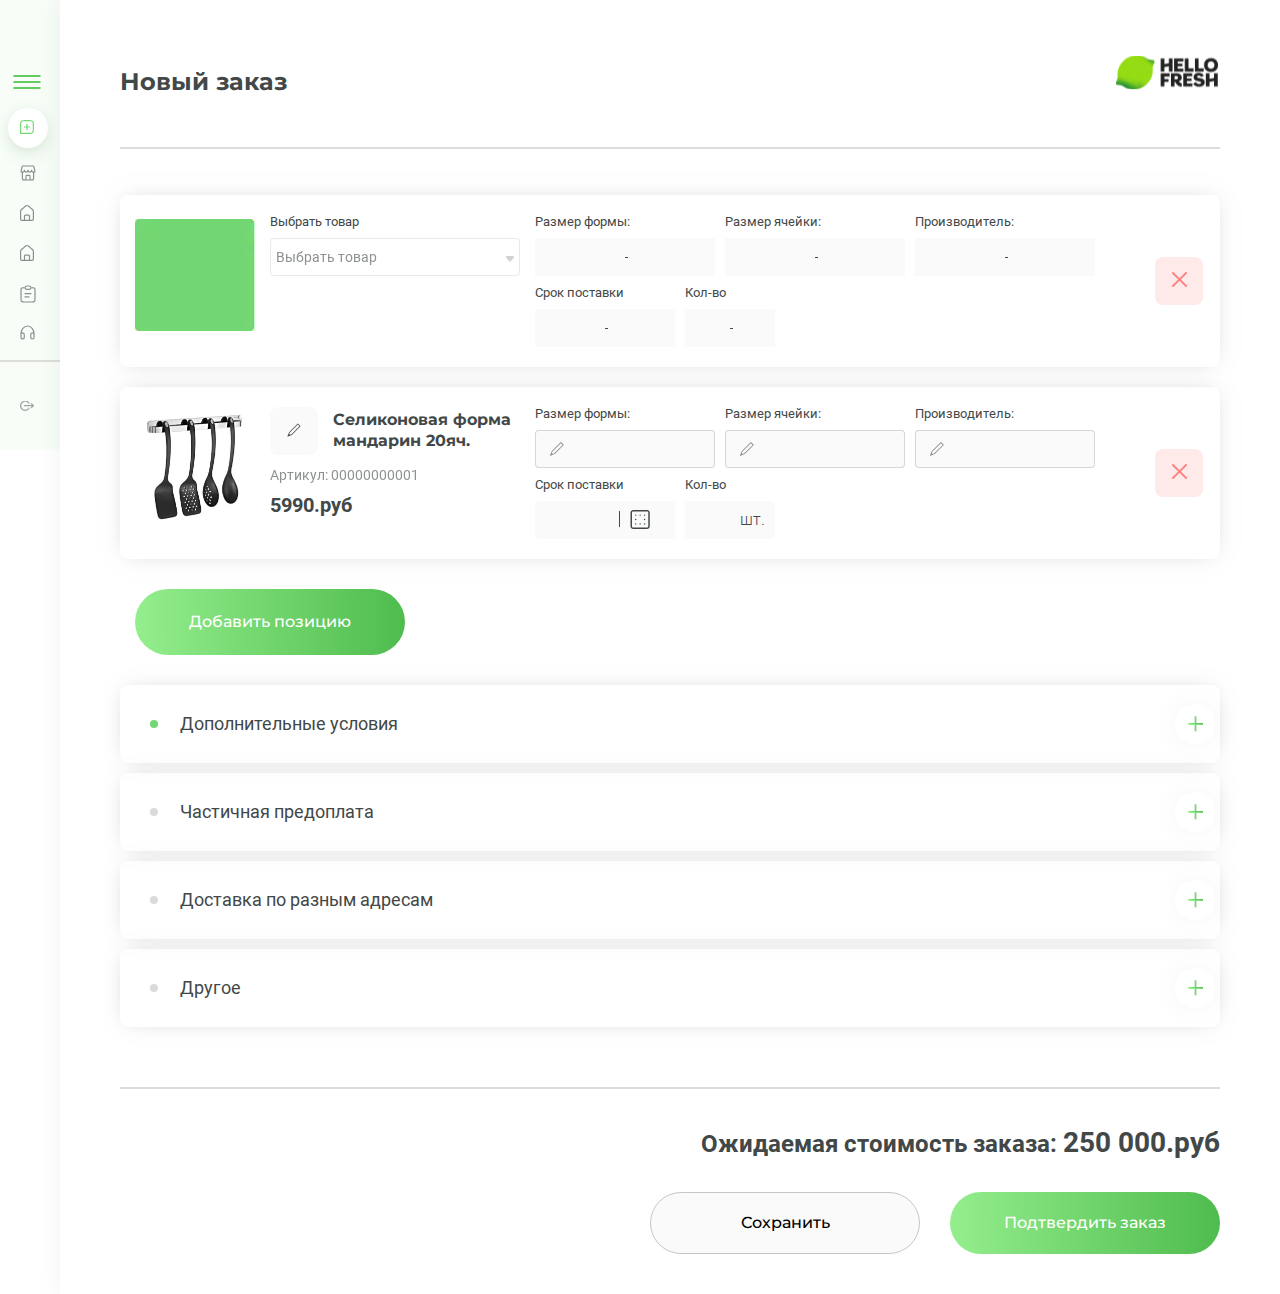
==== commit b9cc77be: "change" ====
--- a/account.html
+++ b/account.html
@@ -4,11 +4,11 @@
   <meta charset="UTF-8">
   <meta http-equiv="X-UA-Compatible" content="IE=edge">
   <meta name="viewport" content="width=device-width, initial-scale=1.0">
-  <!-- <link rel="stylesheet" href="../files/libs/accordion/accordion.css?_v=20230510112916"> -->
+  <!-- <link rel="stylesheet" href="../files/libs/accordion/accordion.css?_v=20230510114433"> -->
   <link rel="preconnect" href="https://fonts.googleapis.com">
 <link rel="preconnect" href="https://fonts.gstatic.com" crossorigin>
-<!-- <link href="../files/libs/datePicker/air-datepicker.css?_v=20230510112916" rel="stylesheet" type="text/css"> -->
-  <link rel="stylesheet" href="css/style.min.css?_v=20230510112916">
+<!-- <link href="../files/libs/datePicker/air-datepicker.css?_v=20230510114433" rel="stylesheet" type="text/css"> -->
+  <link rel="stylesheet" href="css/style.min.css?_v=20230510114433">
 
   <title>Главная</title>
 </head>
@@ -655,9 +655,9 @@
     
     <footer></footer>
   </div>
-  <script src="files/libs/swiper/swiper-bundle.min.js?_v=20230510112916"></script>
-<script src="https://ajax.googleapis.com/ajax/libs/jquery/3.2.1/jquery.min.js?_v=20230510112916"></script>
-<script src="js/app.min.js?_v=20230510112916"></script>
+  <script src="files/libs/swiper/swiper-bundle.min.js?_v=20230510114433"></script>
+<script src="https://ajax.googleapis.com/ajax/libs/jquery/3.2.1/jquery.min.js?_v=20230510114433"></script>
+<script src="js/app.min.js?_v=20230510114433"></script>
 
 </body>
 
--- a/css/style.min.css
+++ b/css/style.min.css
@@ -1 +1 @@
-@charset "UTF-8";.datepicker--cell-day.-other-month-,.datepicker--cell-year.-other-decade-{color:#dedede}.datepicker--cell-day.-other-month-:hover,.datepicker--cell-year.-other-decade-:hover{color:#c5c5c5}.-disabled-.-focus-.datepicker--cell-day.-other-month-,.-disabled-.-focus-.datepicker--cell-year.-other-decade-{color:#dedede}.-selected-.datepicker--cell-day.-other-month-,.-selected-.datepicker--cell-year.-other-decade-{color:#fff;background:#a2ddf6}.-selected-.-focus-.datepicker--cell-day.-other-month-,.-selected-.-focus-.datepicker--cell-year.-other-decade-{background:#8ad5f4}.-in-range-.datepicker--cell-day.-other-month-,.-in-range-.datepicker--cell-year.-other-decade-{background-color:rgba(92,196,239,.1);color:#ccc}.-in-range-.-focus-.datepicker--cell-day.-other-month-,.-in-range-.-focus-.datepicker--cell-year.-other-decade-{background-color:rgba(92,196,239,.2)}.datepicker--cell-day.-other-month-:empty,.datepicker--cell-year.-other-decade-:empty{background:0 0;border:none}.datepicker--cells{display:-webkit-flex;display:-ms-flexbox;display:flex;-webkit-flex-wrap:wrap;-ms-flex-wrap:wrap;flex-wrap:wrap}.datepicker--cell{border-radius:4px;box-sizing:border-box;cursor:pointer;display:-webkit-flex;display:-ms-flexbox;display:flex;position:relative;-webkit-align-items:center;-ms-flex-align:center;align-items:center;-webkit-justify-content:center;-ms-flex-pack:center;justify-content:center;height:32px;z-index:1}.datepicker--cell.-focus-{background:#f0f0f0}.datepicker--cell.-current-{color:#4eb5e6}.datepicker--cell.-current-.-focus-{color:#4a4a4a}.datepicker--cell.-current-.-in-range-{color:#4eb5e6}.datepicker--cell.-in-range-{background:rgba(92,196,239,.1);color:#4a4a4a;border-radius:0}.datepicker--cell.-in-range-.-focus-{background-color:rgba(92,196,239,.2)}.datepicker--cell.-disabled-{cursor:default;color:#aeaeae}.datepicker--cell.-disabled-.-focus-{color:#aeaeae}.datepicker--cell.-disabled-.-in-range-{color:#a1a1a1}.datepicker--cell.-disabled-.-current-.-focus-{color:#aeaeae}.datepicker--cell.-range-from-{border:1px solid rgba(92,196,239,.5);background-color:rgba(92,196,239,.1);border-radius:4px 0 0 4px}.datepicker--cell.-range-to-{border:1px solid rgba(92,196,239,.5);background-color:rgba(92,196,239,.1);border-radius:0 4px 4px 0}.datepicker--cell.-range-from-.-range-to-{border-radius:4px}.datepicker--cell.-selected-{color:#fff;border:none;background:#5cc4ef}.datepicker--cell.-selected-.-current-{color:#fff;background:#5cc4ef}.datepicker--cell.-selected-.-focus-{background:#45bced}.datepicker--cell:empty{cursor:default}.datepicker--days-names{display:-webkit-flex;display:-ms-flexbox;display:flex;-webkit-flex-wrap:wrap;-ms-flex-wrap:wrap;flex-wrap:wrap;margin:8px 0 3px}.datepicker--day-name{color:#ff9a19;display:-webkit-flex;display:-ms-flexbox;display:flex;-webkit-align-items:center;-ms-flex-align:center;align-items:center;-webkit-justify-content:center;-ms-flex-pack:center;justify-content:center;-webkit-flex:1;-ms-flex:1;flex:1;text-align:center;text-transform:uppercase;font-size:.8em}.datepicker--cell-day{width:14.28571%}.datepicker--cells-months{height:170px}.datepicker--cell-month{width:33.33%;height:25%}.datepicker--years{height:170px}.datepicker--cells-years{height:170px}.datepicker--cell-year{width:25%;height:33.33%}.datepicker--cell-day.-other-month-,.datepicker--cell-year.-other-decade-{color:#dedede}.datepicker--cell-day.-other-month-:hover,.datepicker--cell-year.-other-decade-:hover{color:#c5c5c5}.-disabled-.-focus-.datepicker--cell-day.-other-month-,.-disabled-.-focus-.datepicker--cell-year.-other-decade-{color:#dedede}.-selected-.datepicker--cell-day.-other-month-,.-selected-.datepicker--cell-year.-other-decade-{color:#fff;background:#a2ddf6}.-selected-.-focus-.datepicker--cell-day.-other-month-,.-selected-.-focus-.datepicker--cell-year.-other-decade-{background:#8ad5f4}.-in-range-.datepicker--cell-day.-other-month-,.-in-range-.datepicker--cell-year.-other-decade-{background-color:rgba(92,196,239,.1);color:#ccc}.-in-range-.-focus-.datepicker--cell-day.-other-month-,.-in-range-.-focus-.datepicker--cell-year.-other-decade-{background-color:rgba(92,196,239,.2)}.datepicker--cell-day.-other-month-:empty,.datepicker--cell-year.-other-decade-:empty{background:0 0;border:none}.datepickers-container{position:absolute;left:0;top:0}@media print{.datepickers-container{display:none}}.datepicker{background:#fff;border:1px solid #dbdbdb;box-shadow:0 4px 12px rgba(0,0,0,.15);border-radius:4px;box-sizing:content-box;font-family:Tahoma,sans-serif;font-size:14px;color:#4a4a4a;width:250px;position:absolute;left:-100000px;opacity:0;transition:opacity .3s ease,left 0s .3s,-webkit-transform .3s ease;transition:opacity .3s ease,transform .3s ease,left 0s .3s;transition:opacity .3s ease,transform .3s ease,left 0s .3s,-webkit-transform .3s ease;z-index:100}.datepicker.-from-top-{-webkit-transform:translateY(-8px);transform:translateY(-8px)}.datepicker.-from-right-{-webkit-transform:translateX(8px);transform:translateX(8px)}.datepicker.-from-bottom-{-webkit-transform:translateY(8px);transform:translateY(8px)}.datepicker.-from-left-{-webkit-transform:translateX(-8px);transform:translateX(-8px)}.datepicker.active{opacity:1;-webkit-transform:translate(0);transform:translate(0);transition:opacity .3s ease,left 0s 0s,-webkit-transform .3s ease;transition:opacity .3s ease,transform .3s ease,left 0s 0s;transition:opacity .3s ease,transform .3s ease,left 0s 0s,-webkit-transform .3s ease}.datepicker-inline .datepicker{border-color:#d7d7d7;box-shadow:none;position:static;left:auto;right:auto;opacity:1;-webkit-transform:none;transform:none}.datepicker-inline .datepicker--pointer{display:none}.datepicker--content{box-sizing:content-box;padding:4px}.-only-timepicker- .datepicker--content{display:none}.datepicker--pointer{position:absolute;background:#fff;border-top:1px solid #dbdbdb;border-right:1px solid #dbdbdb;width:10px;height:10px;z-index:-1}.-top-center- .datepicker--pointer,.-top-left- .datepicker--pointer,.-top-right- .datepicker--pointer{top:calc(100% - 4px);-webkit-transform:rotate(135deg);transform:rotate(135deg)}.-right-bottom- .datepicker--pointer,.-right-center- .datepicker--pointer,.-right-top- .datepicker--pointer{right:calc(100% - 4px);-webkit-transform:rotate(225deg);transform:rotate(225deg)}.-bottom-center- .datepicker--pointer,.-bottom-left- .datepicker--pointer,.-bottom-right- .datepicker--pointer{bottom:calc(100% - 4px);-webkit-transform:rotate(315deg);transform:rotate(315deg)}.-left-bottom- .datepicker--pointer,.-left-center- .datepicker--pointer,.-left-top- .datepicker--pointer{left:calc(100% - 4px);-webkit-transform:rotate(45deg);transform:rotate(45deg)}.-bottom-left- .datepicker--pointer,.-top-left- .datepicker--pointer{left:10px}.-bottom-right- .datepicker--pointer,.-top-right- .datepicker--pointer{right:10px}.-bottom-center- .datepicker--pointer,.-top-center- .datepicker--pointer{left:calc(50% - 10px / 2)}.-left-top- .datepicker--pointer,.-right-top- .datepicker--pointer{top:10px}.-left-bottom- .datepicker--pointer,.-right-bottom- .datepicker--pointer{bottom:10px}.-left-center- .datepicker--pointer,.-right-center- .datepicker--pointer{top:calc(50% - 10px / 2)}.datepicker--body{display:none}.datepicker--body.active{display:block}.datepicker--cell-day.-other-month-,.datepicker--cell-year.-other-decade-{color:#dedede}.datepicker--cell-day.-other-month-:hover,.datepicker--cell-year.-other-decade-:hover{color:#c5c5c5}.-disabled-.-focus-.datepicker--cell-day.-other-month-,.-disabled-.-focus-.datepicker--cell-year.-other-decade-{color:#dedede}.-selected-.datepicker--cell-day.-other-month-,.-selected-.datepicker--cell-year.-other-decade-{color:#fff;background:#a2ddf6}.-selected-.-focus-.datepicker--cell-day.-other-month-,.-selected-.-focus-.datepicker--cell-year.-other-decade-{background:#8ad5f4}.-in-range-.datepicker--cell-day.-other-month-,.-in-range-.datepicker--cell-year.-other-decade-{background-color:rgba(92,196,239,.1);color:#ccc}.-in-range-.-focus-.datepicker--cell-day.-other-month-,.-in-range-.-focus-.datepicker--cell-year.-other-decade-{background-color:rgba(92,196,239,.2)}.datepicker--cell-day.-other-month-:empty,.datepicker--cell-year.-other-decade-:empty{background:0 0;border:none}.datepicker--nav{display:-webkit-flex;display:-ms-flexbox;display:flex;-webkit-justify-content:space-between;-ms-flex-pack:justify;justify-content:space-between;border-bottom:1px solid #efefef;min-height:32px;padding:4px}.-only-timepicker- .datepicker--nav{display:none}.datepicker--nav-title-centre{display:-webkit-flex;display:-ms-flexbox;display:flex;-webkit-align-items:center;-ms-flex-align:center;align-items:center;-webkit-justify-content:center;-ms-flex-pack:center;justify-content:center}.datepicker--nav-action,.datepicker--nav-title-left,.datepicker--nav-title-right{display:-webkit-flex;display:-ms-flexbox;display:flex;cursor:pointer;-webkit-align-items:center;-ms-flex-align:center;align-items:center;-webkit-justify-content:center;-ms-flex-pack:center;justify-content:center}.datepicker--nav-action{width:32px;border-radius:4px;-webkit-user-select:none;-moz-user-select:none;-ms-user-select:none;user-select:none}.datepicker--nav-action:hover{background:#f0f0f0}.datepicker--nav-action.-disabled-{visibility:hidden}.datepicker--nav-action svg{width:32px;height:32px}.datepicker--nav-action path{fill:none;stroke:#9c9c9c;stroke-width:2px}.datepicker--nav-title-left,.datepicker--nav-title-right{border-radius:4px;padding:0 8px}.datepicker--nav-title-left i,.datepicker--nav-title-right i{font-style:normal;color:#9c9c9c;margin-left:5px}.datepicker--nav-title-left:hover,.datepicker--nav-title-right:hover{background:#f0f0f0}.datepicker--nav-title-left.-disabled-{cursor:default;background:0 0}.datepicker--nav-title-right.-disabled-{cursor:default;background:0 0}.datepicker--buttons{display:-webkit-flex;display:-ms-flexbox;display:flex;padding:4px;border-top:1px solid #efefef}.datepicker--button{color:#4eb5e6;cursor:pointer;border-radius:4px;-webkit-flex:1;-ms-flex:1;flex:1;display:-webkit-inline-flex;display:-ms-inline-flexbox;display:inline-flex;-webkit-justify-content:center;-ms-flex-pack:center;justify-content:center;-webkit-align-items:center;-ms-flex-align:center;align-items:center;height:32px}.datepicker--button:hover{color:#4a4a4a;background:#f0f0f0}.datepicker--cell-day.-other-month-,.datepicker--cell-year.-other-decade-{color:#dedede}.datepicker--cell-day.-other-month-:hover,.datepicker--cell-year.-other-decade-:hover{color:#c5c5c5}.-disabled-.-focus-.datepicker--cell-day.-other-month-,.-disabled-.-focus-.datepicker--cell-year.-other-decade-{color:#dedede}.-selected-.datepicker--cell-day.-other-month-,.-selected-.datepicker--cell-year.-other-decade-{color:#fff;background:#a2ddf6}.-selected-.-focus-.datepicker--cell-day.-other-month-,.-selected-.-focus-.datepicker--cell-year.-other-decade-{background:#8ad5f4}.-in-range-.datepicker--cell-day.-other-month-,.-in-range-.datepicker--cell-year.-other-decade-{background-color:rgba(92,196,239,.1);color:#ccc}.-in-range-.-focus-.datepicker--cell-day.-other-month-,.-in-range-.-focus-.datepicker--cell-year.-other-decade-{background-color:rgba(92,196,239,.2)}.datepicker--cell-day.-other-month-:empty,.datepicker--cell-year.-other-decade-:empty{background:0 0;border:none}.datepicker--time{border-top:1px solid #efefef;display:-webkit-flex;display:-ms-flexbox;display:flex;-webkit-align-items:center;-ms-flex-align:center;align-items:center;padding:4px;position:relative}.datepicker--time.-am-pm- .datepicker--time-sliders{-webkit-flex:0 1 138px;-ms-flex:0 1 138px;flex:0 1 138px;max-width:138px}.-only-timepicker- .datepicker--time{border-top:none}.datepicker--time-sliders{-webkit-flex:0 1 153px;-ms-flex:0 1 153px;flex:0 1 153px;margin-right:10px;max-width:153px}.datepicker--time-label{display:none;font-size:12px}.datepicker--time-current{display:-webkit-flex;display:-ms-flexbox;display:flex;-webkit-align-items:center;-ms-flex-align:center;align-items:center;-webkit-flex:1;-ms-flex:1;flex:1;font-size:14px;text-align:center;margin:0 0 0 10px}.datepicker--time-current-colon{margin:0 2px 3px;line-height:1}.datepicker--time-current-hours,.datepicker--time-current-minutes{line-height:1;font-size:19px;font-family:"Century Gothic",CenturyGothic,AppleGothic,sans-serif;position:relative;z-index:1}.datepicker--time-current-hours:after,.datepicker--time-current-minutes:after{content:'';background:#f0f0f0;border-radius:4px;position:absolute;left:-2px;top:-3px;right:-2px;bottom:-2px;z-index:-1;opacity:0}.datepicker--time-current-hours.-focus-:after,.datepicker--time-current-minutes.-focus-:after{opacity:1}.datepicker--time-current-ampm{text-transform:uppercase;-webkit-align-self:flex-end;-ms-flex-item-align:end;align-self:flex-end;color:#9c9c9c;margin-left:6px;font-size:11px;margin-bottom:1px}.datepicker--time-row{display:-webkit-flex;display:-ms-flexbox;display:flex;-webkit-align-items:center;-ms-flex-align:center;align-items:center;font-size:11px;height:17px;background:linear-gradient(to right,#dedede,#dedede) left 50%/100% 1px no-repeat}.datepicker--time-row:first-child{margin-bottom:4px}.datepicker--time-row input[type=range]{background:0 0;cursor:pointer;-webkit-flex:1;-ms-flex:1;flex:1;height:100%;padding:0;margin:0;-webkit-appearance:none}.datepicker--time-row input[type=range]::-webkit-slider-thumb{-webkit-appearance:none}.datepicker--time-row input[type=range]::-ms-tooltip{display:none}.datepicker--time-row input[type=range]:hover::-webkit-slider-thumb{border-color:#b8b8b8}.datepicker--time-row input[type=range]:hover::-moz-range-thumb{border-color:#b8b8b8}.datepicker--time-row input[type=range]:hover::-ms-thumb{border-color:#b8b8b8}.datepicker--time-row input[type=range]:focus{outline:0}.datepicker--time-row input[type=range]:focus::-webkit-slider-thumb{background:#5cc4ef;border-color:#5cc4ef}.datepicker--time-row input[type=range]:focus::-moz-range-thumb{background:#5cc4ef;border-color:#5cc4ef}.datepicker--time-row input[type=range]:focus::-ms-thumb{background:#5cc4ef;border-color:#5cc4ef}.datepicker--time-row input[type=range]::-webkit-slider-thumb{box-sizing:border-box;height:12px;width:12px;border-radius:3px;border:1px solid #dedede;background:#fff;cursor:pointer;transition:background .2s}.datepicker--time-row input[type=range]::-moz-range-thumb{box-sizing:border-box;height:12px;width:12px;border-radius:3px;border:1px solid #dedede;background:#fff;cursor:pointer;transition:background .2s}.datepicker--time-row input[type=range]::-ms-thumb{box-sizing:border-box;height:12px;width:12px;border-radius:3px;border:1px solid #dedede;background:#fff;cursor:pointer;transition:background .2s}.datepicker--time-row input[type=range]::-webkit-slider-thumb{margin-top:-6px}.datepicker--time-row input[type=range]::-webkit-slider-runnable-track{border:none;height:1px;cursor:pointer;color:transparent;background:0 0}.datepicker--time-row input[type=range]::-moz-range-track{border:none;height:1px;cursor:pointer;color:transparent;background:0 0}.datepicker--time-row input[type=range]::-ms-track{border:none;height:1px;cursor:pointer;color:transparent;background:0 0}.datepicker--time-row input[type=range]::-ms-fill-lower{background:0 0}.datepicker--time-row input[type=range]::-ms-fill-upper{background:0 0}.datepicker--time-row span{padding:0 12px}.datepicker--time-icon{color:#9c9c9c;border:1px solid;border-radius:50%;font-size:16px;position:relative;margin:0 5px -1px 0;width:1em;height:1em}.datepicker--time-icon:after,.datepicker--time-icon:before{content:'';background:currentColor;position:absolute}.datepicker--time-icon:after{height:.4em;width:1px;left:calc(50% - 1px);top:calc(50% + 1px);-webkit-transform:translateY(-100%);transform:translateY(-100%)}.datepicker--time-icon:before{width:.4em;height:1px;top:calc(50% + 1px);left:calc(50% - 1px)}.datepicker--cell-day.-other-month-,.datepicker--cell-year.-other-decade-{color:#dedede}.datepicker--cell-day.-other-month-:hover,.datepicker--cell-year.-other-decade-:hover{color:#c5c5c5}.-disabled-.-focus-.datepicker--cell-day.-other-month-,.-disabled-.-focus-.datepicker--cell-year.-other-decade-{color:#dedede}.-selected-.datepicker--cell-day.-other-month-,.-selected-.datepicker--cell-year.-other-decade-{color:#fff;background:#a2ddf6}.-selected-.-focus-.datepicker--cell-day.-other-month-,.-selected-.-focus-.datepicker--cell-year.-other-decade-{background:#8ad5f4}.-in-range-.datepicker--cell-day.-other-month-,.-in-range-.datepicker--cell-year.-other-decade-{background-color:rgba(92,196,239,.1);color:#ccc}.-in-range-.-focus-.datepicker--cell-day.-other-month-,.-in-range-.-focus-.datepicker--cell-year.-other-decade-{background-color:rgba(92,196,239,.2)}.datepicker--cell-day.-other-month-:empty,.datepicker--cell-year.-other-decade-:empty{background:0 0;border:none}@font-face{font-family:swiper-icons;src:url('data:application/font-woff;charset=utf-8;base64, [base64]//wADZ2x5ZgAAAywAAADMAAAD2MHtryVoZWFkAAABbAAAADAAAAA2E2+eoWhoZWEAAAGcAAAAHwAAACQC9gDzaG10eAAAAigAAAAZAAAArgJkABFsb2NhAAAC0AAAAFoAAABaFQAUGG1heHAAAAG8AAAAHwAAACAAcABAbmFtZQAAA/gAAAE5AAACXvFdBwlwb3N0AAAFNAAAAGIAAACE5s74hXjaY2BkYGAAYpf5Hu/j+W2+MnAzMYDAzaX6QjD6/4//Bxj5GA8AuRwMYGkAPywL13jaY2BkYGA88P8Agx4j+/8fQDYfA1AEBWgDAIB2BOoAeNpjYGRgYNBh4GdgYgABEMnIABJzYNADCQAACWgAsQB42mNgYfzCOIGBlYGB0YcxjYGBwR1Kf2WQZGhhYGBiYGVmgAFGBiQQkOaawtDAoMBQxXjg/wEGPcYDDA4wNUA2CCgwsAAAO4EL6gAAeNpj2M0gyAACqxgGNWBkZ2D4/wMA+xkDdgAAAHjaY2BgYGaAYBkGRgYQiAHyGMF8FgYHIM3DwMHABGQrMOgyWDLEM1T9/w8UBfEMgLzE////P/5//f/V/xv+r4eaAAeMbAxwIUYmIMHEgKYAYjUcsDAwsLKxc3BycfPw8jEQA/[base64]/uznmfPFBNODM2K7MTQ45YEAZqGP81AmGGcF3iPqOop0r1SPTaTbVkfUe4HXj97wYE+yNwWYxwWu4v1ugWHgo3S1XdZEVqWM7ET0cfnLGxWfkgR42o2PvWrDMBSFj/IHLaF0zKjRgdiVMwScNRAoWUoH78Y2icB/yIY09An6AH2Bdu/UB+yxopYshQiEvnvu0dURgDt8QeC8PDw7Fpji3fEA4z/PEJ6YOB5hKh4dj3EvXhxPqH/SKUY3rJ7srZ4FZnh1PMAtPhwP6fl2PMJMPDgeQ4rY8YT6Gzao0eAEA409DuggmTnFnOcSCiEiLMgxCiTI6Cq5DZUd3Qmp10vO0LaLTd2cjN4fOumlc7lUYbSQcZFkutRG7g6JKZKy0RmdLY680CDnEJ+UMkpFFe1RN7nxdVpXrC4aTtnaurOnYercZg2YVmLN/d/gczfEimrE/fs/bOuq29Zmn8tloORaXgZgGa78yO9/cnXm2BpaGvq25Dv9S4E9+5SIc9PqupJKhYFSSl47+Qcr1mYNAAAAeNptw0cKwkAAAMDZJA8Q7OUJvkLsPfZ6zFVERPy8qHh2YER+3i/BP83vIBLLySsoKimrqKqpa2hp6+jq6RsYGhmbmJqZSy0sraxtbO3sHRydnEMU4uR6yx7JJXveP7WrDycAAAAAAAH//wACeNpjYGRgYOABYhkgZgJCZgZNBkYGLQZtIJsFLMYAAAw3ALgAeNolizEKgDAQBCchRbC2sFER0YD6qVQiBCv/H9ezGI6Z5XBAw8CBK/m5iQQVauVbXLnOrMZv2oLdKFa8Pjuru2hJzGabmOSLzNMzvutpB3N42mNgZGBg4GKQYzBhYMxJLMlj4GBgAYow/P/PAJJhLM6sSoWKfWCAAwDAjgbRAAB42mNgYGBkAIIbCZo5IPrmUn0hGA0AO8EFTQAA');font-weight:400;font-style:normal}:root{--swiper-theme-color:#007aff}.swiper{margin-left:auto;margin-right:auto;position:relative;overflow:hidden;list-style:none;padding:0;z-index:1}.swiper-vertical>.swiper-wrapper{flex-direction:column}.swiper-wrapper{position:relative;width:100%;height:100%;z-index:1;display:flex;transition-property:transform;box-sizing:content-box}.swiper-android .swiper-slide,.swiper-wrapper{transform:translate3d(0,0,0)}.swiper-pointer-events{touch-action:pan-y}.swiper-pointer-events.swiper-vertical{touch-action:pan-x}.swiper-slide{flex-shrink:0;width:100%;height:100%;position:relative;transition-property:transform}.swiper-slide-invisible-blank{visibility:hidden}.swiper-autoheight,.swiper-autoheight .swiper-slide{height:auto}.swiper-autoheight .swiper-wrapper{align-items:flex-start;transition-property:transform,height}.swiper-backface-hidden .swiper-slide{transform:translateZ(0);-webkit-backface-visibility:hidden;backface-visibility:hidden}.swiper-3d,.swiper-3d.swiper-css-mode .swiper-wrapper{perspective:1200px}.swiper-3d .swiper-cube-shadow,.swiper-3d .swiper-slide,.swiper-3d .swiper-slide-shadow,.swiper-3d .swiper-slide-shadow-bottom,.swiper-3d .swiper-slide-shadow-left,.swiper-3d .swiper-slide-shadow-right,.swiper-3d .swiper-slide-shadow-top,.swiper-3d .swiper-wrapper{transform-style:preserve-3d}.swiper-3d .swiper-slide-shadow,.swiper-3d .swiper-slide-shadow-bottom,.swiper-3d .swiper-slide-shadow-left,.swiper-3d .swiper-slide-shadow-right,.swiper-3d .swiper-slide-shadow-top{position:absolute;left:0;top:0;width:100%;height:100%;pointer-events:none;z-index:10}.swiper-3d .swiper-slide-shadow{background:rgba(0,0,0,.15)}.swiper-3d .swiper-slide-shadow-left{background-image:linear-gradient(to left,rgba(0,0,0,.5),rgba(0,0,0,0))}.swiper-3d .swiper-slide-shadow-right{background-image:linear-gradient(to right,rgba(0,0,0,.5),rgba(0,0,0,0))}.swiper-3d .swiper-slide-shadow-top{background-image:linear-gradient(to top,rgba(0,0,0,.5),rgba(0,0,0,0))}.swiper-3d .swiper-slide-shadow-bottom{background-image:linear-gradient(to bottom,rgba(0,0,0,.5),rgba(0,0,0,0))}.swiper-css-mode>.swiper-wrapper{overflow:auto;scrollbar-width:none;-ms-overflow-style:none}.swiper-css-mode>.swiper-wrapper::-webkit-scrollbar{display:none}.swiper-css-mode>.swiper-wrapper>.swiper-slide{scroll-snap-align:start start}.swiper-horizontal.swiper-css-mode>.swiper-wrapper{scroll-snap-type:x mandatory}.swiper-vertical.swiper-css-mode>.swiper-wrapper{scroll-snap-type:y mandatory}.swiper-centered>.swiper-wrapper::before{content:'';flex-shrink:0;order:9999}.swiper-centered.swiper-horizontal>.swiper-wrapper>.swiper-slide:first-child{margin-inline-start:var(--swiper-centered-offset-before)}.swiper-centered.swiper-horizontal>.swiper-wrapper::before{height:100%;min-height:1px;width:var(--swiper-centered-offset-after)}.swiper-centered.swiper-vertical>.swiper-wrapper>.swiper-slide:first-child{margin-block-start:var(--swiper-centered-offset-before)}.swiper-centered.swiper-vertical>.swiper-wrapper::before{width:100%;min-width:1px;height:var(--swiper-centered-offset-after)}.swiper-centered>.swiper-wrapper>.swiper-slide{scroll-snap-align:center center;scroll-snap-stop:always}.swiper-virtual .swiper-slide{-webkit-backface-visibility:hidden;transform:translateZ(0)}.swiper-virtual.swiper-css-mode .swiper-wrapper::after{content:'';position:absolute;left:0;top:0;pointer-events:none}.swiper-virtual.swiper-css-mode.swiper-horizontal .swiper-wrapper::after{height:1px;width:var(--swiper-virtual-size)}.swiper-virtual.swiper-css-mode.swiper-vertical .swiper-wrapper::after{width:1px;height:var(--swiper-virtual-size)}:root{--swiper-navigation-size:44px}.swiper-button-next,.swiper-button-prev{position:absolute;top:50%;width:calc(var(--swiper-navigation-size)/ 44 * 27);height:var(--swiper-navigation-size);margin-top:calc(0px - (var(--swiper-navigation-size)/ 2));z-index:10;cursor:pointer;display:flex;align-items:center;justify-content:center;color:var(--swiper-navigation-color,var(--swiper-theme-color))}.swiper-button-next.swiper-button-disabled,.swiper-button-prev.swiper-button-disabled{opacity:.35;cursor:auto;pointer-events:none}.swiper-button-next.swiper-button-hidden,.swiper-button-prev.swiper-button-hidden{opacity:0;cursor:auto;pointer-events:none}.swiper-navigation-disabled .swiper-button-next,.swiper-navigation-disabled .swiper-button-prev{display:none!important}.swiper-button-next:after,.swiper-button-prev:after{font-family:swiper-icons;font-size:var(--swiper-navigation-size);text-transform:none!important;letter-spacing:0;font-variant:initial;line-height:1}.swiper-button-prev,.swiper-rtl .swiper-button-next{left:10px;right:auto}.swiper-button-prev:after,.swiper-rtl .swiper-button-next:after{content:'prev'}.swiper-button-next,.swiper-rtl .swiper-button-prev{right:10px;left:auto}.swiper-button-next:after,.swiper-rtl .swiper-button-prev:after{content:'next'}.swiper-button-lock{display:none}.swiper-pagination{position:absolute;text-align:center;transition:.3s opacity;transform:translate3d(0,0,0);z-index:10}.swiper-pagination.swiper-pagination-hidden{opacity:0}.swiper-pagination-disabled>.swiper-pagination,.swiper-pagination.swiper-pagination-disabled{display:none!important}.swiper-horizontal>.swiper-pagination-bullets,.swiper-pagination-bullets.swiper-pagination-horizontal,.swiper-pagination-custom,.swiper-pagination-fraction{bottom:10px;left:0;width:100%}.swiper-pagination-bullets-dynamic{overflow:hidden;font-size:0}.swiper-pagination-bullets-dynamic .swiper-pagination-bullet{transform:scale(.33);position:relative}.swiper-pagination-bullets-dynamic .swiper-pagination-bullet-active{transform:scale(1)}.swiper-pagination-bullets-dynamic .swiper-pagination-bullet-active-main{transform:scale(1)}.swiper-pagination-bullets-dynamic .swiper-pagination-bullet-active-prev{transform:scale(.66)}.swiper-pagination-bullets-dynamic .swiper-pagination-bullet-active-prev-prev{transform:scale(.33)}.swiper-pagination-bullets-dynamic .swiper-pagination-bullet-active-next{transform:scale(.66)}.swiper-pagination-bullets-dynamic .swiper-pagination-bullet-active-next-next{transform:scale(.33)}.swiper-pagination-bullet{width:var(--swiper-pagination-bullet-width,var(--swiper-pagination-bullet-size,8px));height:var(--swiper-pagination-bullet-height,var(--swiper-pagination-bullet-size,8px));display:inline-block;border-radius:50%;background:var(--swiper-pagination-bullet-inactive-color,#000);opacity:var(--swiper-pagination-bullet-inactive-opacity,.2)}button.swiper-pagination-bullet{border:none;margin:0;padding:0;box-shadow:none;-webkit-appearance:none;appearance:none}.swiper-pagination-clickable .swiper-pagination-bullet{cursor:pointer}.swiper-pagination-bullet:only-child{display:none!important}.swiper-pagination-bullet-active{opacity:var(--swiper-pagination-bullet-opacity,1);background:var(--swiper-pagination-color,var(--swiper-theme-color))}.swiper-pagination-vertical.swiper-pagination-bullets,.swiper-vertical>.swiper-pagination-bullets{right:10px;top:50%;transform:translate3d(0,-50%,0)}.swiper-pagination-vertical.swiper-pagination-bullets .swiper-pagination-bullet,.swiper-vertical>.swiper-pagination-bullets .swiper-pagination-bullet{margin:var(--swiper-pagination-bullet-vertical-gap,6px) 0;display:block}.swiper-pagination-vertical.swiper-pagination-bullets.swiper-pagination-bullets-dynamic,.swiper-vertical>.swiper-pagination-bullets.swiper-pagination-bullets-dynamic{top:50%;transform:translateY(-50%);width:8px}.swiper-pagination-vertical.swiper-pagination-bullets.swiper-pagination-bullets-dynamic .swiper-pagination-bullet,.swiper-vertical>.swiper-pagination-bullets.swiper-pagination-bullets-dynamic .swiper-pagination-bullet{display:inline-block;transition:.2s transform,.2s top}.swiper-horizontal>.swiper-pagination-bullets .swiper-pagination-bullet,.swiper-pagination-horizontal.swiper-pagination-bullets .swiper-pagination-bullet{margin:0 var(--swiper-pagination-bullet-horizontal-gap,4px)}.swiper-horizontal>.swiper-pagination-bullets.swiper-pagination-bullets-dynamic,.swiper-pagination-horizontal.swiper-pagination-bullets.swiper-pagination-bullets-dynamic{left:50%;transform:translateX(-50%);white-space:nowrap}.swiper-horizontal>.swiper-pagination-bullets.swiper-pagination-bullets-dynamic .swiper-pagination-bullet,.swiper-pagination-horizontal.swiper-pagination-bullets.swiper-pagination-bullets-dynamic .swiper-pagination-bullet{transition:.2s transform,.2s left}.swiper-horizontal.swiper-rtl>.swiper-pagination-bullets-dynamic .swiper-pagination-bullet{transition:.2s transform,.2s right}.swiper-pagination-progressbar{background:rgba(0,0,0,.25);position:absolute}.swiper-pagination-progressbar .swiper-pagination-progressbar-fill{background:var(--swiper-pagination-color,var(--swiper-theme-color));position:absolute;left:0;top:0;width:100%;height:100%;transform:scale(0);transform-origin:left top}.swiper-rtl .swiper-pagination-progressbar .swiper-pagination-progressbar-fill{transform-origin:right top}.swiper-horizontal>.swiper-pagination-progressbar,.swiper-pagination-progressbar.swiper-pagination-horizontal,.swiper-pagination-progressbar.swiper-pagination-vertical.swiper-pagination-progressbar-opposite,.swiper-vertical>.swiper-pagination-progressbar.swiper-pagination-progressbar-opposite{width:100%;height:4px;left:0;top:0}.swiper-horizontal>.swiper-pagination-progressbar.swiper-pagination-progressbar-opposite,.swiper-pagination-progressbar.swiper-pagination-horizontal.swiper-pagination-progressbar-opposite,.swiper-pagination-progressbar.swiper-pagination-vertical,.swiper-vertical>.swiper-pagination-progressbar{width:4px;height:100%;left:0;top:0}.swiper-pagination-lock{display:none}.swiper-scrollbar{border-radius:10px;position:relative;-ms-touch-action:none;background:rgba(0,0,0,.1)}.swiper-scrollbar-disabled>.swiper-scrollbar,.swiper-scrollbar.swiper-scrollbar-disabled{display:none!important}.swiper-horizontal>.swiper-scrollbar,.swiper-scrollbar.swiper-scrollbar-horizontal{position:absolute;left:1%;bottom:3px;z-index:50;height:5px;width:98%}.swiper-scrollbar.swiper-scrollbar-vertical,.swiper-vertical>.swiper-scrollbar{position:absolute;right:3px;top:1%;z-index:50;width:5px;height:98%}.swiper-scrollbar-drag{height:100%;width:100%;position:relative;background:rgba(0,0,0,.5);border-radius:10px;left:0;top:0}.swiper-scrollbar-cursor-drag{cursor:move}.swiper-scrollbar-lock{display:none}.swiper-zoom-container{width:100%;height:100%;display:flex;justify-content:center;align-items:center;text-align:center}.swiper-zoom-container>canvas,.swiper-zoom-container>img,.swiper-zoom-container>svg{max-width:100%;max-height:100%;object-fit:contain}.swiper-slide-zoomed{cursor:move}.swiper-lazy-preloader{width:42px;height:42px;position:absolute;left:50%;top:50%;margin-left:-21px;margin-top:-21px;z-index:10;transform-origin:50%;box-sizing:border-box;border:4px solid var(--swiper-preloader-color,var(--swiper-theme-color));border-radius:50%;border-top-color:transparent}.swiper-watch-progress .swiper-slide-visible .swiper-lazy-preloader,.swiper:not(.swiper-watch-progress) .swiper-lazy-preloader{animation:swiper-preloader-spin 1s infinite linear}.swiper-lazy-preloader-white{--swiper-preloader-color:#fff}.swiper-lazy-preloader-black{--swiper-preloader-color:#000}@keyframes swiper-preloader-spin{0%{transform:rotate(0)}100%{transform:rotate(360deg)}}.swiper .swiper-notification{position:absolute;left:0;top:0;pointer-events:none;opacity:0;z-index:-1000}.swiper-free-mode>.swiper-wrapper{transition-timing-function:ease-out;margin:0 auto}.swiper-grid>.swiper-wrapper{flex-wrap:wrap}.swiper-grid-column>.swiper-wrapper{flex-wrap:wrap;flex-direction:column}.swiper-fade.swiper-free-mode .swiper-slide{transition-timing-function:ease-out}.swiper-fade .swiper-slide{pointer-events:none;transition-property:opacity}.swiper-fade .swiper-slide .swiper-slide{pointer-events:none}.swiper-fade .swiper-slide-active,.swiper-fade .swiper-slide-active .swiper-slide-active{pointer-events:auto}.swiper-cube{overflow:visible}.swiper-cube .swiper-slide{pointer-events:none;-webkit-backface-visibility:hidden;backface-visibility:hidden;z-index:1;visibility:hidden;transform-origin:0 0;width:100%;height:100%}.swiper-cube .swiper-slide .swiper-slide{pointer-events:none}.swiper-cube.swiper-rtl .swiper-slide{transform-origin:100% 0}.swiper-cube .swiper-slide-active,.swiper-cube .swiper-slide-active .swiper-slide-active{pointer-events:auto}.swiper-cube .swiper-slide-active,.swiper-cube .swiper-slide-next,.swiper-cube .swiper-slide-next+.swiper-slide,.swiper-cube .swiper-slide-prev{pointer-events:auto;visibility:visible}.swiper-cube .swiper-slide-shadow-bottom,.swiper-cube .swiper-slide-shadow-left,.swiper-cube .swiper-slide-shadow-right,.swiper-cube .swiper-slide-shadow-top{z-index:0;-webkit-backface-visibility:hidden;backface-visibility:hidden}.swiper-cube .swiper-cube-shadow{position:absolute;left:0;bottom:0;width:100%;height:100%;opacity:.6;z-index:0}.swiper-cube .swiper-cube-shadow:before{content:'';background:#000;position:absolute;left:0;top:0;bottom:0;right:0;filter:blur(50px)}.swiper-flip{overflow:visible}.swiper-flip .swiper-slide{pointer-events:none;-webkit-backface-visibility:hidden;backface-visibility:hidden;z-index:1}.swiper-flip .swiper-slide .swiper-slide{pointer-events:none}.swiper-flip .swiper-slide-active,.swiper-flip .swiper-slide-active .swiper-slide-active{pointer-events:auto}.swiper-flip .swiper-slide-shadow-bottom,.swiper-flip .swiper-slide-shadow-left,.swiper-flip .swiper-slide-shadow-right,.swiper-flip .swiper-slide-shadow-top{z-index:0;-webkit-backface-visibility:hidden;backface-visibility:hidden}.swiper-creative .swiper-slide{-webkit-backface-visibility:hidden;backface-visibility:hidden;overflow:hidden;transition-property:transform,opacity,height}.swiper-cards{overflow:visible}.swiper-cards .swiper-slide{transform-origin:center bottom;-webkit-backface-visibility:hidden;backface-visibility:hidden;overflow:hidden}@font-face{font-family:Montserrat;font-display:swap;src:url(../fonts/Montserrat-Medium.woff2) format("woff2"),url(../fonts/Montserrat-Medium.woff) format("woff");font-weight:500;font-style:normal}@font-face{font-family:Montserrat;font-display:swap;src:url(../fonts/Montserrat-Bold.woff2) format("woff2"),url(../fonts/Montserrat-Bold.woff) format("woff");font-weight:700;font-style:normal}@font-face{font-family:Montserrat;font-display:swap;src:url(../fonts/Montserrat-Regular.woff2) format("woff2"),url(../fonts/Montserrat-Regular.woff) format("woff");font-weight:400;font-style:normal}@font-face{font-family:Roboto;font-display:swap;src:url(../fonts/Roboto-Bold.woff2) format("woff2"),url(../fonts/Roboto-Bold.woff) format("woff");font-weight:700;font-style:normal}@font-face{font-family:Roboto;font-display:swap;src:url(../fonts/Roboto-Light.woff2) format("woff2"),url(../fonts/Roboto-Light.woff) format("woff");font-weight:300;font-style:normal}@font-face{font-family:Roboto;font-display:swap;src:url(../fonts/Roboto-Medium.woff2) format("woff2"),url(../fonts/Roboto-Medium.woff) format("woff");font-weight:500;font-style:normal}@font-face{font-family:Roboto;font-display:swap;src:url(../fonts/Roboto-Regular.woff2) format("woff2"),url(../fonts/Roboto-Regular.woff) format("woff");font-weight:400;font-style:normal}@font-face{font-family:SFProText;font-display:swap;src:url(../fonts/SFProText-Regular.woff2) format("woff2"),url(../fonts/SFProText-Regular.woff) format("woff");font-weight:400;font-style:normal}@font-face{font-family:Montserrat;font-display:swap;src:url(../fonts/Montserrat-SemiBold.woff2) format("woff2"),url(../fonts/Montserrat-SemiBold.woff) format("woff");font-weight:600;font-style:normal}.nice-select{-webkit-tap-highlight-color:transparent;background-color:#fff;border-radius:5px;border:solid 1px #e8e8e8;-webkit-box-sizing:border-box;box-sizing:border-box;clear:both;cursor:pointer;display:block;float:left;font-family:inherit;font-size:14px;font-weight:400;height:38px;line-height:36px;outline:0;padding-left:18px;padding-right:30px;position:relative;text-align:left!important;-webkit-transition:all .2s ease-in-out;-o-transition:all .2s ease-in-out;transition:all .2s ease-in-out;-webkit-user-select:none;-moz-user-select:none;-ms-user-select:none;user-select:none;white-space:nowrap;width:auto}.nice-select:hover{border-color:#dbdbdb}.nice-select.open,.nice-select:active,.nice-select:focus{border-color:#999}.nice-select:after{border-bottom:2px solid #999;border-right:2px solid #999;content:"";display:block;height:5px;margin-top:-4px;pointer-events:none;position:absolute;right:12px;top:50%;-webkit-transform-origin:66% 66%;-ms-transform-origin:66% 66%;transform-origin:66% 66%;-webkit-transform:rotate(45deg);-ms-transform:rotate(45deg);transform:rotate(45deg);-webkit-transition:all .15s ease-in-out;-o-transition:all .15s ease-in-out;transition:all .15s ease-in-out;width:5px}.nice-select.open:after{-webkit-transform:rotate(-135deg);-ms-transform:rotate(-135deg);transform:rotate(-135deg)}.nice-select.open .nice-select-dropdown{opacity:1;pointer-events:auto;-webkit-transform:scale(1) translateY(0);-ms-transform:scale(1) translateY(0);transform:scale(1) translateY(0)}.nice-select.disabled{border-color:#ededed;color:#999;pointer-events:none}.nice-select.disabled:after{border-color:#ccc}.nice-select.wide{width:100%}.nice-select.wide .nice-select-dropdown{left:0!important;right:0!important}.nice-select.right{float:right}.nice-select.right .nice-select-dropdown{left:auto;right:0}.nice-select.small{font-size:12px;height:36px;line-height:34px}.nice-select.small:after{height:4px;width:4px}.nice-select.small .option{line-height:34px;min-height:34px}.nice-select .nice-select-dropdown{margin-top:4px;background-color:#fff;border-radius:5px;-webkit-box-shadow:0 0 0 1px rgba(68,68,68,.11);box-shadow:0 0 0 1px rgba(68,68,68,.11);pointer-events:none;position:absolute;top:100%;left:0;-webkit-transform-origin:50% 0;-ms-transform-origin:50% 0;transform-origin:50% 0;-webkit-transform:scale(.75) translateY(19px);-ms-transform:scale(.75) translateY(19px);transform:scale(.75) translateY(19px);-webkit-transition:all .2s cubic-bezier(.5,0,0,1.25),opacity .15s ease-out;-o-transition:all .2s cubic-bezier(.5,0,0,1.25),opacity .15s ease-out;transition:all .2s cubic-bezier(.5,0,0,1.25),opacity .15s ease-out;z-index:9;opacity:0}.nice-select .list{border-radius:5px;-webkit-box-sizing:border-box;box-sizing:border-box;overflow:hidden;padding:0;max-height:210px;overflow-y:auto}.nice-select .list:hover .option:not(:hover){background-color:transparent!important}.nice-select .option{cursor:pointer;font-weight:400;line-height:40px;list-style:none;outline:0;padding-left:18px;padding-right:29px;text-align:left;-webkit-transition:all .2s;-o-transition:all .2s;transition:all .2s}.nice-select .option.focus,.nice-select .option.selected.focus,.nice-select .option:hover{background-color:#f6f6f6}.nice-select .option.selected{font-weight:700}.nice-select .option.disabled{background-color:transparent;color:#999;cursor:default}.nice-select .optgroup{font-weight:700}.no-csspointerevents .nice-select .nice-select-dropdown{display:none}.no-csspointerevents .nice-select.open .nice-select-dropdown{display:block}.nice-select .list::-webkit-scrollbar{width:0}.nice-select .has-multiple{white-space:inherit;height:auto;padding:7px 12px;min-height:36px;line-height:22px}.nice-select .has-multiple span.current{border:1px solid #ccc;background:#eee;padding:0 10px;border-radius:3px;display:inline-block;line-height:24px;font-size:14px;margin-bottom:3px;margin-right:3px}.nice-select .has-multiple .multiple-options{display:block;line-height:24px;padding:0}.nice-select .nice-select-search-box{-webkit-box-sizing:border-box;box-sizing:border-box;width:100%;padding:5px;pointer-events:none;border-radius:5px 5px 0 0}.nice-select .nice-select-search{-webkit-box-sizing:border-box;box-sizing:border-box;background-color:#fff;border:1px solid #e8e8e8;border-radius:3px;color:#444;display:inline-block;vertical-align:middle;padding:7px 12px;margin:0 10px 0 0;width:100%;min-height:36px;line-height:22px;height:auto;outline:0!important;font-size:14px}*{padding:0;margin:0;border:0}*,:after,:before{-webkit-box-sizing:border-box;box-sizing:border-box}.nice-select.open,:active,:focus{outline:0}a.nice-select.open,a:active,a:focus{outline:0}aside,footer,header,nav,section{display:block}body,html{height:100%;min-width:320}body{color:#424848;line-height:1;font-family:Roboto;-ms-text-size-adjust:100%;-moz-text-size-adjust:100%;-webkit-text-size-adjust:100%}button,input,textarea{font-family:Roboto}input::-ms-clear{display:none}button{cursor:pointer}button::-moz-focus-inner{padding:0;border:0}a,a:visited{text-decoration:none}a:hover{text-decoration:none}ul li{list-style:none}img{vertical-align:top}h1,h2,h3,h4,h5,h6{font-size:inherit;font-weight:inherit}img{max-width:100%}html{scroll-behavior:smooth;font-weight:300}a{color:#424848}.wrapper{min-height:100%;display:-webkit-box;display:-ms-flexbox;display:flex;-webkit-box-orient:vertical;-webkit-box-direction:normal;-ms-flex-direction:column;flex-direction:column;overflow:hidden}.wrapper>main{-webkit-box-flex:1;-ms-flex:1 1 auto;flex:1 1 auto}.wrapper>*{min-width:0}[class*=__container]{max-width:73.125rem;-webkit-box-sizing:content-box;box-sizing:content-box;margin:0 auto;padding:0 1.25rem}.visually-hidden,input[type=checkbox],input[type=radio]{position:absolute;width:1px;height:1px;margin:-1px;border:0;padding:0;white-space:nowrap;-webkit-clip-path:inset(100%);clip-path:inset(100%);clip:rect(0 0 0 0);overflow:hidden;opacity:0;-webkit-transition:all .3s ease 0s;-o-transition:all .3s ease 0s;transition:all .3s ease 0s}[class*=-ibg]{position:relative;background-repeat:no-repeat}[class*=-ibg] img{position:absolute;width:100%;height:100%;top:0;left:0;-o-object-fit:cover;object-fit:cover}.city__active{margin-bottom:1.875rem;text-align:center}.city__item{text-align:center;padding:15px 0;cursor:pointer}.city__item.active{text-decoration:underline;font-weight:500}.swipe-to-side{position:relative;display:block;float:right;padding-right:40px}.swipe-to-side::before{content:url(../images/icons/swipe.svg);position:absolute;top:50%;height:100%;right:0;-webkit-transform:translate(0,-50%);-ms-transform:translate(0,-50%);transform:translate(0,-50%)}.btn{border:1px solid #c6c6c6;background:#fafafa;border-radius:62px;text-align:center;font-family:Montserrat,sans-serif;font-size:1rem;font-weight:500;line-height:4.1;width:100%;max-width:16.875rem;-webkit-transition:all .3s ease 0s;-o-transition:all .3s ease 0s;transition:all .3s ease 0s}.btn-g{background:-o-linear-gradient(.51deg,#94ee8d .44%,#4fbc4e 99.56%);background:linear-gradient(89.49deg,#94ee8d .44%,#4fbc4e 99.56%);color:#fff;border:none}.title{font-family:Montserrat;font-size:1.4375rem;font-weight:700;line-height:1.4}.popup{position:fixed;width:100%;height:100%;background:rgba(0,0,0,.8);top:0;left:0;z-index:5;overflow-y:scroll;overflow-x:hidden;opacity:0;visibility:hidden;-webkit-transition:all .5s ease 0s;-o-transition:all .5s ease 0s;transition:all .5s ease 0s}.popup__body{min-height:100%;display:-webkit-box;display:-ms-flexbox;display:flex;-webkit-box-align:center;-ms-flex-align:center;align-items:center;-webkit-box-pack:center;-ms-flex-pack:center;justify-content:center;padding:1.875rem .625rem}.popup__content{width:300px;background:#fff;padding:3rem 1.3125rem 2.375rem 1.6875rem;position:relative}.popup.open{opacity:1;visibility:visible}.icon-close{position:absolute;display:inline-block;width:40px;height:40px;top:5px;right:5px}.icon-close .close::after,.icon-close .close::before{content:"";-webkit-transition:all .3s ease 0s;-o-transition:all .3s ease 0s;transition:all .3s ease 0s;right:20%;position:absolute;width:70%;height:2px}.icon-close .close::before{top:calc(50% - .0625rem);-webkit-transform:rotate(-45deg);-ms-transform:rotate(-45deg);transform:rotate(-45deg);background-color:#000}.icon-close .close::after{bottom:calc(50% - .0625rem);-webkit-transform:rotate(45deg);-ms-transform:rotate(45deg);transform:rotate(45deg);background-color:#000}#account .__active-menu-burger .sidebar,.__active-menu-burger #account .sidebar,.__active-menu-burger .menu__body{-webkit-transform:translate(0,0);-ms-transform:translate(0,0);transform:translate(0,0)}.__active-menu-burger .icon-menu span{width:0}.__active-menu-burger .icon-menu::before{top:calc(50% - .0625rem);-webkit-transform:rotate(-45deg);-ms-transform:rotate(-45deg);transform:rotate(-45deg)}.__active-menu-burger .icon-menu::after{bottom:calc(50% - .0625rem);-webkit-transform:rotate(45deg);-ms-transform:rotate(45deg);transform:rotate(45deg)}#account .sidebar,.menu__body{position:absolute;top:0;left:0;width:100%;height:100vh;background-color:#fff;-webkit-transition:all .3s ease 0s;-o-transition:all .3s ease 0s;transition:all .3s ease 0s;overflow:auto;padding:150px 0 30px 0;-webkit-transform:translate(-100%,0);-ms-transform:translate(-100%,0);transform:translate(-100%,0)}.menu__list{display:-webkit-box;display:-ms-flexbox;display:flex;-webkit-box-orient:vertical;-webkit-box-direction:normal;-ms-flex-flow:column;flex-flow:column;-webkit-box-pack:justify;-ms-flex-pack:justify;justify-content:space-between;-webkit-box-align:center;-ms-flex-align:center;align-items:center;gap:3.375em}.menu__link{color:#424848;font-size:1.375rem;font-weight:400}.icon-menu{display:block;position:relative;width:2.1875rem;height:1.4375rem;cursor:pointer;background-color:transparent;z-index:10}.icon-menu span,.icon-menu::after,.icon-menu::before{content:"";-webkit-transition:all .3s ease 0s;-o-transition:all .3s ease 0s;transition:all .3s ease 0s;right:0;position:absolute;width:100%;height:.125rem;background-color:#000}.icon-menu::before{top:0}.icon-menu::after{bottom:0}.icon-menu span{top:calc(50% - .0625rem)}.header{position:absolute;width:100%;z-index:9}.header__body{display:-webkit-box;display:-ms-flexbox;display:flex;-webkit-box-pack:justify;-ms-flex-pack:justify;justify-content:space-between;-webkit-box-align:center;-ms-flex-align:center;align-items:center;padding:15px 0}.header__logo{max-width:9.375rem;z-index:10}.menu__list{max-width:16.875rem;margin:0 auto}.menu__item{text-align:left;text-align:center;width:100%}.menu__item:nth-child(2) .menu__link::before{content:url(../images/icons/WhatsApp.svg)}.menu__item:nth-child(3) .menu__link::before{content:url(../images/icons/Telegram.svg)}.menu__item:nth-child(4) .menu__link::before{content:url(../images/icons/mail.svg)}.menu__link{position:relative;padding:0 20px 0 40px;line-height:1.7}.menu__link::before{position:absolute;width:auto;height:auto;top:0;left:0}.menu__item:first-child .menu__link{padding:0}.footer{background:#fafafa}.footer__body{padding-top:65px}.footer__row:first-child{margin-bottom:3.125rem}.footer__logo{margin-bottom:1.25rem}.footer__logo .svg-icon{height:50px;max-width:10.625rem}.footer__sublogo{font-weight:300;line-height:1.3;color:rgba(66,72,72,.35);max-width:34.6875rem}.footer__head{color:#424848;font-weight:600}.footer__socials .footer__link{position:relative;padding-left:25px}.footer__socials .footer__link::before{content:"";position:absolute;top:50%;left:0;width:15px;height:15px;border-radius:50%;-webkit-transform:translateY(-50%);-ms-transform:translateY(-50%);transform:translateY(-50%)}.footer__socials .footer__item:nth-child(1) .footer__link::before{background:#5181b8}.footer__socials .footer__item:nth-child(2) .footer__link::before{background:-o-linear-gradient(40.88deg,#fd5 6.62%,#ff543e 50.06%,#c837ab 93.5%);background:linear-gradient(49.12deg,#fd5 6.62%,#ff543e 50.06%,#c837ab 93.5%)}.footer__socials .footer__item:nth-child(3) .footer__link::before{background:#0dc143}.footer__item:not(:last-child){margin-bottom:.625rem}.footer__link{font-weight:300;line-height:1.3;display:block;font-size:1rem;width:100%;color:rgba(66,72,72,.7)}.footer__pay{text-align:center;padding:40px 0}.footer__bottom{padding:30px 0;border-top:1px solid rgba(61,57,53,.25);text-align:center;color:#424848;opacity:.65}.footer__policy{font-size:14px;font-weight:400;margin:0;margin-bottom:1.25rem}.footer__copy{font-size:14px;font-weight:400}.footer .accordionjs .footer__body-list .footer__list:not(:last-child){margin-bottom:.625rem}input[type=checkbox],input[type=radio]{position:absolute;-webkit-appearance:none;-moz-appearance:none;appearance:none;width:0;height:0;border:0}summary{display:inline-block;cursor:pointer;position:relative;width:100%;height:100%}select{-webkit-appearance:none;-moz-appearance:none;appearance:none}label{position:absolute;top:50%;left:0;padding:15px 10px 15px 30px;width:100%;-webkit-transform:translateY(-50%);-ms-transform:translateY(-50%);transform:translateY(-50%);-webkit-transition:all .3s ease 0s;-o-transition:all .3s ease 0s;transition:all .3s ease 0s;pointer-events:none;z-index:1;cursor:pointer}input,select{position:relative;width:100%;height:38px;margin:0;padding:15px 10px 15px 30px;font-size:.875rem;background:#fafafa;color:#424848;font-weight:300;border-radius:4px;font-family:Roboto;cursor:pointer}input::-webkit-inner-spin-button,input::-webkit-outer-spin-button{-webkit-appearance:none;margin:0}textarea{width:100%;height:100%;margin:0;padding:10px 10px 10px 30px;font-size:1.125rem;background:0 0;border-radius:4px;cursor:pointer;resize:none}form{margin-top:1.875rem;max-width:37.5rem;margin:0 auto}.form__mark-isValid{display:none;position:absolute;top:50%;right:30px;width:30px;height:30px;border-radius:50%;background-color:#fff067;-webkit-transform:translateY(-50%);-ms-transform:translateY(-50%);transform:translateY(-50%)}.form__mark-isValid img{width:100%;height:100%}.form__label-checkbox{position:relative;display:block;padding:0 0 0 35px;-webkit-transform:none;-ms-transform:none;transform:none;pointer-events:all}.form__button{width:100%;height:50px;font-size:1rem}input[type=search]::-webkit-search-cancel-button,input[type=search]::-webkit-search-decoration,input[type=search]::-webkit-search-results-button,input[type=search]::-webkit-search-results-decoration{display:none}.someinput::-ms-clear{display:none;width:0;height:0}.checkbox-span{position:absolute;top:0;left:0;display:inline-block;width:25px;border-radius:5px;height:25px;border:1px solid #000}input[type=checkbox]:checked+.checkbox-span{background-image:url(../../images/icons/mark.svg);background-repeat:no-repeat;background-position:50% 50%;border:none;background-size:cover;border-radius:5px;background-color:#fff067}input:not(:-moz-placeholder-shown)~label{opacity:0}input:not(:-ms-input-placeholder)~label{opacity:0}input:focus~label,input:not(:placeholder-shown)~label{opacity:0}input:focus~label,textarea:focus~label{opacity:0}input:not(:-moz-placeholder-shown)~label,textarea:not(:-moz-placeholder-shown)~label{opacity:0}input:not(:-ms-input-placeholder)~label,textarea:not(:-ms-input-placeholder)~label{opacity:0}input:not(:placeholder-shown)~label,textarea:not(:placeholder-shown)~label{opacity:0}input:not(:focus):not(:-moz-placeholder-shown)~.form__mark-isValid{display:block}input:not(:focus):not(:-ms-input-placeholder)~.form__mark-isValid{display:block}input:not(:focus):not(:placeholder-shown)~.form__mark-isValid{display:block}input:focus:not(input[type=checkbox]),textarea:focus{outline:1px solid #939090}#mainpage .mainscreen{padding:165px 0 0 0;position:relative;padding:165px 0 170px 0}#mainpage .mainscreen__container{position:relative}#mainpage .mainscreen__container::before{content:url(../images/main/mainscreen/main.png);position:absolute;-webkit-transform:translate(55%,20%) scale(.6);-ms-transform:translate(55%,20%) scale(.6);transform:translate(55%,20%) scale(.6);width:auto;height:auto;z-index:-1;bottom:50%;right:0;top:0}#mainpage .mainscreen__body{position:relative;z-index:1}#mainpage .mainscreen__top{padding-bottom:80px;position:relative;max-width:38.8125rem;margin:0 auto}#mainpage .mainscreen__bot-left{position:absolute;bottom:0;left:0;-webkit-transform:translate(-55%,190%);-ms-transform:translate(-55%,190%);transform:translate(-55%,190%);max-width:14.375rem;z-index:0;display:none}#mainpage .mainscreen__top-left{position:absolute;top:0;left:0;max-width:8.125rem;-webkit-transform:translate(-25%,-90%);-ms-transform:translate(-25%,-90%);transform:translate(-25%,-90%);z-index:-1}#mainpage .mainscreen__top-right{position:absolute;top:-120px;right:-30px;max-width:10rem;z-index:1}#mainpage .mainscreen__content{margin-bottom:2.5rem}#mainpage .mainscreen__title{font-family:Montserrat;font-size:1.6875rem;font-weight:700;line-height:1.3;color:#424848;text-align:center;margin-bottom:.9375rem}#mainpage .mainscreen__subtitle{font-family:Montserrat;font-size:1.1rem;font-weight:400;line-height:22px;text-align:center}#mainpage .mainscreen__actions{text-align:center;display:-webkit-box;display:-ms-flexbox;display:flex;-webkit-box-orient:horizontal;-webkit-box-direction:normal;-ms-flex-flow:row wrap;flex-flow:row wrap;-webkit-box-pack:center;-ms-flex-pack:center;justify-content:center;-webkit-box-align:center;-ms-flex-align:center;align-items:center;gap:30px}#mainpage .mainscreen__bottom{display:none;max-width:75rem;margin:0 auto;margin-bottom:6.25rem}#mainpage .mainscreen__header{font-family:Montserrat;font-size:1.7rem;font-weight:700;padding:50px 15px 0 15px;margin-top:-50px}#mainpage .mainscreen__slider{padding:35px 0;overflow:hidden}#mainpage .swiper-button-next,#mainpage .swiper-button-prev{width:44px;height:44px;-webkit-box-shadow:0 5px 27px -5px rgba(131,138,140,.3);box-shadow:0 5px 27px -5px rgba(131,138,140,.3);border-radius:50%;background:#fff}#mainpage .swiper-button-next::after,#mainpage .swiper-button-prev::after{position:absolute;top:50%;left:50%;font-size:0;width:auto;height:auto;-webkit-transform:translate(-50%,-50%);-ms-transform:translate(-50%,-50%);transform:translate(-50%,-50%)}#mainpage .swiper-button-prev::after{content:url(../images/icons/arrowL.svg)}#mainpage .swiper-button-next::after{content:url(../images/icons/arrowR.svg)}#mainpage .slide__body{background:#fff;-webkit-box-shadow:0 5px 18px -5px rgba(131,138,140,.3);box-shadow:0 5px 18px -5px rgba(131,138,140,.3);border-radius:24px;text-align:center;width:100%;margin:0 auto;max-width:12.5rem;padding:20px 15px}#mainpage .slide__header{font-family:Montserrat;text-align:center;margin-bottom:.9375rem;font-size:1.125rem}#mainpage .slide__price{font-family:Montserrat;padding:7px 0;line-height:1.5;font-weight:500;background:rgba(98,204,96,.15);border-radius:13px}#mainpage .service{position:relative;margin-bottom:2.5rem}#mainpage .service::before{content:url(../images/main/services/cust.svg);position:absolute;right:0;left:auto;top:-70px;z-index:0}#mainpage .service__title{margin-bottom:3.75rem;max-width:14.375rem;padding-top:50px;margin-top:-50px}#mainpage .service__row{display:-webkit-box;display:-ms-flexbox;display:flex;-webkit-box-orient:horizontal;-webkit-box-direction:normal;-ms-flex-flow:row wrap;flex-flow:row wrap;-ms-flex-pack:distribute;justify-content:space-around;gap:10px}#mainpage .service__column{position:relative;padding:5px;-webkit-box-flex:0;-ms-flex:0 1 auto;flex:0 1 auto}#mainpage .service__column:not(:last-child){margin-bottom:1.875rem}#mainpage .service__column::after,#mainpage .service__column::before{content:"";position:absolute;top:0;left:0;z-index:1}#mainpage .service__column:nth-child(1)::before{content:url(../images/main/services/leaf.svg);right:0;left:auto;-webkit-transform:rotate(25deg);-ms-transform:rotate(25deg);transform:rotate(25deg)}#mainpage .service__column:nth-child(3)::before{content:url(../images/main/services/leaf.svg);right:0;left:auto;-webkit-filter:blur(1.6px);filter:blur(1.6px);-webkit-transform:scale(.8) rotate(-70deg);-ms-transform:scale(.8) rotate(-70deg);transform:scale(.8) rotate(-70deg)}#mainpage .service__column:nth-child(4)::before{content:url(../images/main/services/manyleaf.svg);z-index:0;top:calc(50% - 40px);left:calc(50% + 8px);-webkit-transform:translate(-50%,-50%);-ms-transform:translate(-50%,-50%);transform:translate(-50%,-50%)}#mainpage .column__body{position:relative;max-width:8.75rem}#mainpage .column__body:not(:last-child){margin-bottom:1.25rem}#mainpage .column__image{overflow:hidden;width:100%;height:100%;border-radius:100%;border:8px solid #fff;-webkit-filter:drop-shadow(0 4px 4px rgba(0, 0, 0, .25));filter:drop-shadow(0 4px 4px rgba(0, 0, 0, .25));margin-bottom:.9375rem}#mainpage .column__image img{width:100%;height:100%;-o-object-fit:cover;object-fit:cover}#mainpage .column__text{font-family:Montserrat;text-align:center;font-weight:500;font-size:.8125rem;line-height:1.2}#mainpage .column__number{position:absolute;font-size:1.5rem;color:#000;font-weight:300;position:absolute;top:0;left:-10px}#mainpage .sale__swipe{margin-bottom:.625rem}#mainpage .sale__title{margin-bottom:.9375rem}#mainpage .sale__slider{width:100%;max-width:75rem;margin:0 auto}#mainpage .slide-sale{width:100%;height:300px;max-width:21.25rem;max-height:21.25rem;padding:20px 5px}#mainpage .slide-sale__body{-webkit-box-shadow:0 4px 4px rgba(0,0,0,.25);box-shadow:0 4px 4px rgba(0,0,0,.25);border-radius:24px;overflow:hidden;position:relative;position:relative;height:100%;z-index:0}#mainpage .slide-sale__content{color:#fff;padding:15px;z-index:2}#mainpage .slide-sale__name{font-size:1.5rem;font-weight:700;margin-bottom:.625rem}#mainpage .slide-sale__subtext{font-size:1rem;font-weight:300;text-shadow:0 0 16px rgba(0,0,0,.1);line-height:1.2}#mainpage .slide-sale__image{position:absolute;z-index:-1}#mainpage .slide-sale__image img{position:relative;width:100%;height:100%;-o-object-fit:cover;object-fit:cover}#mainpage .slide-sale__price{font-weight:700;font-size:1.625rem}#mainpage .slide-sale__price span{font-size:1rem}#mainpage .slide-sale:nth-child(1) .slide-sale__body{background:-o-radial-gradient(98.42% 100%,100% 109.66%,#539634 0,#b1e272 100%);background:radial-gradient(100% 109.66% at 98.42% 100%,#539634 0,#b1e272 100%)}#mainpage .slide-sale:nth-child(1) .slide-sale__content{padding-top:130px;padding-bottom:35px}#mainpage .slide-sale:nth-child(1) .slide-sale__name{font-size:1.75rem;margin-bottom:.3125rem}#mainpage .slide-sale:nth-child(1) .slide-sale__subtext{margin-bottom:1.25rem;font-size:1.125rem}#mainpage .slide-sale:nth-child(1) .slide-sale__image{top:0;right:0;width:80%}#mainpage .slide-sale:nth-child(2) .slide-sale__body{background:rgba(217,91,0,.2)}#mainpage .slide-sale:nth-child(2) .slide-sale__body::after,#mainpage .slide-sale:nth-child(2) .slide-sale__body::before{content:url(../images/main/sale/img2.png);position:absolute;z-index:-1}#mainpage .slide-sale:nth-child(2) .slide-sale__body::before{top:-130px;right:-170px;-webkit-transform:scale(.3) rotate(-30deg);-ms-transform:scale(.3) rotate(-30deg);transform:scale(.3) rotate(-30deg);-webkit-filter:blur(15px);filter:blur(15px)}#mainpage .slide-sale:nth-child(2) .slide-sale__body::after{bottom:-90px;left:-160px;-webkit-transform:scale(.3) rotate(30deg);-ms-transform:scale(.3) rotate(30deg);transform:scale(.3) rotate(30deg);-webkit-filter:blur(15px);filter:blur(15px)}#mainpage .slide-sale:nth-child(2) .slide-sale__content{padding-top:30px;max-width:15.625rem}#mainpage .slide-sale:nth-child(2) .slide-sale__name{text-shadow:0 0 16px rgba(0,0,0,.1);line-height:1.2;font-size:1.5rem}#mainpage .slide-sale:nth-child(2) .slide-sale__subtext{margin-bottom:1.25rem;font-size:1.125rem;text-shadow:0 0 16px rgba(0,0,0,.1)}#mainpage .slide-sale:nth-child(2) .slide-sale__image{bottom:-50px;right:-40px;z-index:-1;width:80%}#mainpage .slide-sale:nth-child(3) .slide-sale__body{background:-o-linear-gradient(127deg,#9faf35 8.36%,#dbee80 100.73%);background:linear-gradient(323deg,#9faf35 8.36%,#dbee80 100.73%)}#mainpage .slide-sale:nth-child(3) .slide-sale__content{padding-top:30px}#mainpage .slide-sale:nth-child(3) .slide-sale__name{text-shadow:0 0 16px rgba(0,0,0,.1);font-size:1.625rem}#mainpage .slide-sale:nth-child(3) .slide-sale__subtext{margin-bottom:1.25rem;max-width:13.4375rem;font-weight:400}#mainpage .slide-sale:nth-child(3) .slide-sale__image{bottom:-10px;right:-13px;width:80%}#mainpage .slide-sale:nth-child(3) .slide-sale__price{font-size:1.875rem}#mainpage .slide-sale:nth-child(4) .slide-sale__body{background-color:#cce3f7}#mainpage .slide-sale:nth-child(4) .slide-sale__body::after{content:"";background:-webkit-gradient(linear,left top,right top,from(rgba(13,95,167,.2)),to(rgba(204,227,247,.2)));background:-o-linear-gradient(left,rgba(13,95,167,.2) 0,rgba(204,227,247,.2) 100%);background:linear-gradient(90deg,rgba(13,95,167,.2) 0,rgba(204,227,247,.2) 100%);top:0;left:0;position:absolute;width:100%;height:100%;z-index:-1}#mainpage .slide-sale:nth-child(4) .slide-sale__content{padding-top:30px}#mainpage .slide-sale:nth-child(4) .slide-sale__name{text-shadow:0 0 16px rgba(0,0,0,.1);max-width:14.6875rem;font-size:1.625rem}#mainpage .slide-sale:nth-child(4) .slide-sale__subtext{max-width:13.4375rem;margin-bottom:1.25rem}#mainpage .slide-sale:nth-child(4) .slide-sale__image{bottom:-30px;right:0;width:50%}#mainpage .slide-sale:nth-child(4) .slide-sale__price{font-size:1.875rem}#mainpage .partners__body{padding:80px 0 0 0}#mainpage .partners__title{margin-bottom:1.5625rem}#mainpage .partners .swiper{height:100%;padding:0 20px}#mainpage .partners .swiper-slide{background:#fafafa;display:-webkit-box;display:-ms-flexbox;display:flex;-webkit-box-pack:center;-ms-flex-pack:center;justify-content:center;border-radius:12px;text-align:center;width:8.125rem;padding:0 8px;height:130px}@supports (height:clamp(5.625rem ,7.3244382022rem + -2.2471910112vw ,6.875rem)){#mainpage .partners .swiper-slide{height:clamp(5.625rem ,7.3244382022rem + -2.2471910112vw ,6.875rem)}}@supports not (height:clamp(5.625rem ,7.3244382022rem + -2.2471910112vw ,6.875rem)){#mainpage .partners .swiper-slide{height:calc(6.875rem + 83.125 * (100vw - 20rem)/ 55.625)}}#mainpage .partners .swiper-slide-prev{opacity:.5}#mainpage .QA{position:relative}#mainpage .QA__background{position:absolute;top:0;z-index:0}#mainpage .QA__background-right{top:-100px;right:0}#mainpage .QA__background-left{top:-95px;left:0}#mainpage .QA__container{padding:0 20px}#mainpage .QA__body{padding-bottom:60px;padding-top:70px}#mainpage .QA__title{margin-bottom:1.5rem;position:relative}#mainpage .QA__image{display:none}#mainpage .QA .accordionjs .acc_head{font-size:1.125rem}#mainpage .QA .accordionjs .acc_content{font-size:1rem}#mainpage .accordionjs{z-index:2;position:relative}#mainpage .accordionjs .acc_section:first-child .acc_head{border-top:1px solid rgba(0,0,0,.35)}#mainpage .accordionjs .acc_head{padding:20px 40px 20px 0;border-bottom:1px solid rgba(0,0,0,.35);position:relative;-webkit-transition:all .3s ease 0s;-o-transition:all .3s ease 0s;transition:all .3s ease 0s;font-family:Montserrat;font-size:1.125rem;font-weight:500;line-height:1.4}#mainpage .accordionjs .acc_head::before{content:"";background-image:url(../images/icons/plus.svg);-webkit-transition:all .3s ease 0s;-o-transition:all .3s ease 0s;transition:all .3s ease 0s;background-repeat:no-repeat;background-position:50% 50%;position:absolute;right:0;top:50%;width:40px;height:40px;-webkit-box-shadow:0 0 28px -7px rgba(131,138,140,.2);box-shadow:0 0 28px -7px rgba(131,138,140,.2);border-radius:50%;-webkit-transform:translateY(-50%);-ms-transform:translateY(-50%);transform:translateY(-50%)}#mainpage .accordionjs .acc_active .acc_head::before{content:"";background-image:url(../images/icons/minus.svg)}#mainpage .accordionjs .acc_active .acc_content{border-bottom:1px solid rgba(0,0,0,.35)}#mainpage .accordionjs .acc_content{padding:10px 0;line-height:1.6;font-family:Montserrat;font-weight:400;font-size:1.125rem;text-align:justify}#mainpage .actions{max-width:56.25rem;margin:0 auto}#mainpage .actions__body{padding-bottom:60px}#mainpage .actions__title{margin-bottom:1.5rem;text-align:center}#mainpage .actions__subtitle{text-align:center;font-weight:500;font-size:1.125rem;margin-bottom:1.5rem;color:#424848;line-height:1.3;opacity:.75}#mainpage .actions__buttons{text-align:center}#mainpage .actions__btn:not(:last-child){margin-bottom:1.875rem}#account .icon-sidebar{top:12px;right:15px;position:absolute;-webkit-transition:all .3s ease 0s;-o-transition:all .3s ease 0s;transition:all .3s ease 0s;width:54px;height:54px;padding:20px 10px}#account .icon-sidebar span,#account .icon-sidebar::after,#account .icon-sidebar::before{width:75%;left:50%;-webkit-transform:translateX(-50%);-ms-transform:translateX(-50%);transform:translateX(-50%)}#account .icon-sidebar::before{top:15px}#account .icon-sidebar::after{bottom:15px}#account .sidebar{padding:0;-webkit-box-flex:0;-ms-flex:0 0 auto;flex:0 0 auto;overflow:auto;z-index:2;background-color:#f8fdf8;height:100%}#account .sidebar__body{background-color:#f8fdf8;padding:0 26px 0 24px;display:-webkit-box;display:-ms-flexbox;display:flex;-webkit-box-orient:vertical;-webkit-box-direction:normal;-ms-flex-flow:column nowrap;flex-flow:column nowrap;-webkit-box-pack:center;-ms-flex-pack:center;justify-content:center;-webkit-box-align:center;-ms-flex-align:center;align-items:center;max-width:17.5rem;margin:0 auto}#account .sidebar__logo{padding:25px 0 19px 0}#account .sidebar__profile{padding-bottom:28px}#account .sidebar__menu{width:100%;padding:31px 10px 31px 10px;border-top:2px solid #dbddd9;border-bottom:2px solid #dbddd9;-webkit-transition:all .3s ease 0s;-o-transition:all .3s ease 0s;transition:all .3s ease 0s}#account .sidebar__exit{width:100%;padding:19px 10px 19px 10px}#account .sidebar__exit-btn{position:relative;font-size:1rem;padding-left:24px;font-family:Roboto;font-weight:500;padding:20px 20px 20px 24px;width:100%;opacity:.8;background-color:transparent;text-align:start}#account .sidebar__exit-btn::before{content:url(../images/account/menu-icon7.svg);position:absolute;top:50%;left:0;-webkit-transform:translateY(-50%);-ms-transform:translateY(-50%);transform:translateY(-50%)}#account .sidebar .profile__image{border-radius:50%;text-align:center;margin:0 auto;width:140px;height:140px;overflow:hidden;border:4px solid #fff;margin-bottom:1.375rem;cursor:pointer}#account .sidebar .profile__image img{display:block;width:100%;height:100%;-o-object-fit:cover;object-fit:cover}#account .sidebar .profile__name{font-family:Montserrat;font-size:18px;font-weight:700;line-height:1.2;letter-spacing:1px;text-align:center;position:relative;padding-bottom:16px;margin-bottom:1rem;cursor:pointer}#account .sidebar .profile__name::before{content:"";position:absolute;width:50%;height:.125rem;background:#1bb572;bottom:0;left:50%;-webkit-transform:translateX(-50%);-ms-transform:translateX(-50%);transform:translateX(-50%)}#account .sidebar .profile__company{font-family:Montserrat;font-size:14px;font-weight:400;line-height:1.3;cursor:pointer;text-align:center}#account .sidebar .menu__head{font-weight:700;font-size:1rem;margin-bottom:1rem;padding-left:14px}#account .sidebar .menu__list{max-width:none;gap:0;-webkit-box-pack:start;-ms-flex-pack:start;justify-content:flex-start;-webkit-box-orient:vertical;-webkit-box-direction:normal;-ms-flex-flow:column nowrap;flex-flow:column nowrap}#account .sidebar .menu__item{text-align:start}#account .sidebar .menu__link{position:relative;font-weight:400;font-size:.875rem;display:inline-block;font-family:Roboto;white-space:nowrap;background-color:transparent;padding:5px 44px 5px 38px}#account .sidebar .menu__link::before{content:"";position:absolute;left:10px;top:8px}#account .sidebar ._menu-active.menu__link{color:#72d772;font-weight:500;z-index:1;margin-bottom:5px;padding:8px 44px 8px 38px}#account .sidebar ._menu-active.menu__link::after{content:"";background:#fff;position:absolute;-webkit-box-shadow:0 5px 19px -5px rgba(35,112,34,.3);box-shadow:0 5px 19px -5px rgba(35,112,34,.3);border-radius:69px;top:0;left:0;height:100%;width:100%;z-index:-1}#account .sidebar ._menu-active.menu__link::before{z-index:1;top:10px}#account .sidebar .menu__item:nth-child(1) .menu__link::before{content:url(../images/account/menu-icon1.svg)}#account .sidebar .menu__item:nth-child(1) .menu__link._menu-active::before{content:url(../images/account/menu-icon1g.svg)}#account .sidebar .menu__item:nth-child(2) .menu__link._menu-active::before{content:url(../images/account/menu-icon2g.svg)}#account .sidebar .menu__item:nth-child(2) .menu__link::before{content:url(../images/account/menu-icon2.svg)}#account .sidebar .menu__item:nth-child(3) .menu__link::before{content:url(../images/account/menu-icon3.svg)}#account .sidebar .menu__item:nth-child(3) .menu__link._menu-active::before{content:url(../images/account/menu-icon3g.svg)}#account .sidebar .menu__item:nth-child(4) .menu__link::before{content:url(../images/account/menu-icon4.svg)}#account .sidebar .menu__item:nth-child(4) .menu__link._menu-active::before{content:url(../images/account/menu-icon3g.svg)}#account .sidebar .menu__item:nth-child(5) .menu__link::before{content:url(../images/account/menu-icon5.svg)}#account .sidebar .menu__item:nth-child(5) .menu__link._menu-active::before{content:url(../images/account/menu-icon5g.svg)}#account .sidebar .menu__item:nth-child(6) .menu__link::before{content:url(../images/account/menu-icon6.svg)}#account .sidebar .menu__item:nth-child(6) .menu__link._menu-active::before{content:url(../images/account/menu-icon6g.svg)}#account .main{z-index:2;width:100%;-webkit-box-shadow:0 0 20px 2px rgba(131,138,140,.1);box-shadow:0 0 20px 2px rgba(131,138,140,.1)}#account .main__body{width:100%}#account .form{max-width:none;padding:0 20px}#account .form__title{position:relative;padding:16px 160px 27px 0}#account .form__title::before{content:url(../images/account/fresh.svg);position:absolute;top:50%;right:50px;-webkit-transform:translateY(-50%);-ms-transform:translateY(-50%);transform:translateY(-50%);z-index:1}#account .form__title-input{background-color:transparent;font-weight:700;font-size:1.25rem;font-family:Montserrat;max-width:100%;padding-left:0}#account .form__title-input:invalid{border:1px solid #f99d9d}#account .form__title-input:focus{outline:0}#account .form__body{display:-webkit-box;display:-ms-flexbox;display:flex;-webkit-box-orient:vertical;-webkit-box-direction:normal;-ms-flex-flow:column nowrap;flex-flow:column nowrap;padding:25px 0 40px 0;border-top:2px solid #dbddd9;border-bottom:2px solid #dbddd9;gap:20px}#account .form__row{display:-webkit-box;display:-ms-flexbox;display:flex;-webkit-box-orient:horizontal;-webkit-box-direction:normal;-ms-flex-flow:row nowrap;flex-flow:row nowrap;position:relative;-webkit-box-align:center;-ms-flex-align:center;align-items:center;-webkit-box-shadow:0 0 21px -8px rgba(131,138,140,.5);box-shadow:0 0 21px -8px rgba(131,138,140,.5);border-radius:8px;padding:20px 15px 20px 15px;-webkit-box-pack:justify;-ms-flex-pack:justify;justify-content:space-between}#account .form__footer{padding:40px 0}#account .form__add-new{-webkit-box-shadow:none;box-shadow:none;background-color:transparent;padding:0;width:100%;-ms-flex-item-align:center;-ms-grid-row-align:center;align-self:center;padding-top:.625rem;padding-bottom:.625rem;max-width:16.875rem;-ms-grid-column-align:center;justify-self:center}#account .form__order-price{font-size:1.5rem;font-weight:700;text-align:center;margin-bottom:2.1875rem}#account .form__price{font-size:1.75rem;margin-top:1.4375rem}#account .form__actions{display:-webkit-box;display:-ms-flexbox;display:flex;-webkit-box-orient:vertical;-webkit-box-direction:normal;-ms-flex-flow:column nowrap;flex-flow:column nowrap;-webkit-box-align:center;-ms-flex-align:center;align-items:center;gap:30px}#account .form__fieldset{max-width:100%;width:100%;display:contents}#account .form__button{height:62px;line-height:3;max-width:16.875rem}#account .item__left{display:-webkit-box;display:-ms-flexbox;display:flex;gap:15px}#account .item__right{display:-webkit-box;display:-ms-flexbox;display:flex;-webkit-box-orient:horizontal;-webkit-box-direction:normal;-ms-flex-flow:row wrap;flex-flow:row wrap;gap:10px;-ms-grid-column:1;-ms-grid-column-span:2;grid-column:1/3}#account .item__wrapper{display:-webkit-box;display:-ms-flexbox;display:flex;-webkit-box-orient:horizontal;-webkit-box-direction:normal;-ms-flex-flow:row wrap;flex-flow:row wrap}#account .item__content{display:-ms-grid;display:grid;-ms-grid-columns:100px 1fr;grid-template-columns:100px 1fr;-ms-grid-rows:auto;grid-template-rows:auto;width:100%;gap:10px}#account .item__label-img{cursor:pointer;position:static;pointer-events:all;-webkit-transform:none;-ms-transform:none;transform:none;padding:0;display:block;width:100%;height:100%}#account .item__label-img img{border-radius:5px}#account .item__input-img{display:none}#account .item .item__icon{position:absolute;top:50%;left:50%;pointer-events:none}#account .item .item__icon-date{right:10px;-webkit-transform:translateY(-50%);-ms-transform:translateY(-50%);transform:translateY(-50%);left:auto;pointer-events:none}#account .item__image{-ms-grid-column:1;-ms-grid-column-span:1;grid-column:1/2;align-self:flex-start}#account .item__image img{width:100%;height:100%;-o-object-fit:contain;object-fit:contain}#account .item__column{-webkit-box-flex:1;-ms-flex:1 1 auto;flex:1 1 auto}#account .item__column input~.input__count{display:block}#account .item__column input~.item__icon,#account .item__column select~.item__icon{left:15px;top:12px;width:20px;height:20px}#account .item__column input:disabled~.input__count{display:none}#account .item__column input:disabled~.item__icon,#account .item__column select:disabled~.item__icon{left:0;top:0;width:100%;height:100%;background-color:#fafafa}#account .item__column input:disabled~.item__icon::after,#account .item__column select:disabled~.item__icon::after{content:"";position:absolute;top:50%;left:50%;width:3.4px;height:1px;background-color:#424848}#account .item__column input:disabled~.item__icon img,#account .item__column select:disabled~.item__icon img{display:none}#account .item__column-catalog{-ms-grid-column:2;-ms-grid-column-span:1;grid-column:2/3;width:auto;max-width:none}#account .item__column-count{width:90px;-webkit-box-flex:0;-ms-flex:0 0 auto;flex:0 0 auto}#account .item__column-count input{text-align:center;padding:10px 40px 10px 10px;position:relative}#account .item__column-count input::before{content:"";position:absolute;width:20px;height:20px;background-color:#1bb572}#account .item__column-date{-webkit-box-flex:0;-ms-flex:0 0 auto;flex:0 0 auto;width:140px;position:relative}#account .item__column-date input{font-size:.875rem}#account .item__column-date input~.item__icon,#account .item__column-date select~.item__icon{right:15px;top:50%;left:auto;-webkit-transform:translateY(-50%);-ms-transform:translateY(-50%);transform:translateY(-50%)}#account .item__column-date input~.item__icon::after,#account .item__column-date select~.item__icon::after{content:"";position:absolute;top:1px;left:-11px;width:1px;height:16px;background-color:#424848}#account .item__column-date input:disabled~.item__icon{-webkit-transform:translateY(0);-ms-transform:translateY(0);transform:translateY(0);right:auto}#account .item__column-name{display:-webkit-box;display:-ms-flexbox;display:flex;-webkit-box-orient:vertical;-webkit-box-direction:normal;-ms-flex-flow:column nowrap;flex-flow:column nowrap;gap:13px}#account .item .product-choose input,#account .item .product-choose select{padding:10px 10px 10px 40px;border:1px solid rgba(66,72,72,.2)}#account .item__get-product{width:100%;padding:10px 25px 10px 5px;font-size:.875rem;border:1px solid rgba(66,72,72,.2);border-radius:4px;position:relative;background-color:transparent;color:#424848;opacity:.6;text-align:start;cursor:pointer}#account .item__get-product::before{content:url(../images/account/arrowFilter.svg);position:absolute;right:5px}#account .item__title{font-size:13px;font-weight:400;margin-bottom:.625rem}#account .item__name{font-size:1rem;font-weight:700;font-family:Montserrat;line-height:1.3}#account .item__art{font-weight:400;font-size:.875rem;opacity:.6}#account .item__price{font-size:1.25rem;font-weight:700}#account .item__select-wrapper{position:relative}#account .item__row{display:-webkit-box;display:-ms-flexbox;display:flex;width:100%;-webkit-box-align:center;-ms-flex-align:center;align-items:center;gap:10px}#account .item__rename{position:relative;width:38px;height:38px;border-radius:8px;background-color:#fafafa;-webkit-box-flex:0;-ms-flex:0 0 auto;flex:0 0 auto;-ms-flex-item-align:start;align-self:flex-start}#account .item__rename::before{content:url(../images/account/rename.svg);top:50%;left:50%}#account .item__remove{width:38px;height:38px;border-radius:8px;background-color:#ffeaea;position:absolute;top:-15px;right:-10px;-webkit-transition:all .3s ease 0s;-o-transition:all .3s ease 0s;transition:all .3s ease 0s}#account .item__remove::before{content:url(../images/account/deleteRed.svg);top:50%;left:50%}#account .catalog{opacity:0;visibility:hidden;-webkit-transition:all .3s ease 0s;-o-transition:all .3s ease 0s;transition:all .3s ease 0s;position:absolute;top:19px;left:0;width:100%;padding:20px 0 16px 0}#account .catalog.open{opacity:1;visibility:visible;-webkit-box-shadow:0 5px 22px -5px rgba(123,139,122,.3);box-shadow:0 5px 22px -5px rgba(123,139,122,.3);border-radius:12px;z-index:2;background-color:#fff}#account .catalog .filter-show .accordion-filter-body{display:block}#account .catalog .filter-show .dropdown__head span::before{-webkit-transform:rotate(-180deg);-ms-transform:rotate(-180deg);transform:rotate(-180deg);top:13px}#account .catalog .accordion-filter-body{display:none}#account .catalog__body{padding:0 22px 0 22px;position:relative}#account .catalog__input{background:#fff;border:1px solid rgba(66,72,72,.2);border-radius:4px;color:#424848;padding-left:10px;font-weight:300;font-size:1rem;margin-bottom:1.0625rem}#account .catalog__label{font-size:.875rem;font-weight:300;top:15px;left:10px;color:#8e8e8e;z-index:1}#account .catalog__label::before{content:url(../images/account/search.svg);position:relative;left:-10px;top:4px}#account .catalog__products{padding-bottom:9px;padding-top:16px}#account .catalog .products__list{max-height:300px;overflow-y:scroll;padding-right:20px;padding-left:20px}#account .catalog .products__item{display:-webkit-box;display:-ms-flexbox;display:flex;-webkit-box-align:center;-ms-flex-align:center;align-items:center;gap:11px;line-height:1.5}#account .catalog .products__item:not(:last-child){margin-bottom:10px}#account .catalog .products__image{width:35px;height:35px;-webkit-box-flex:0;-ms-flex:0 0 auto;flex:0 0 auto;-ms-flex-item-align:start;align-self:flex-start}#account .catalog .products__image img{max-width:100%;width:100%;height:100%;-o-object-fit:cover;object-fit:cover}#account .catalog .products__name{font-weight:300;font-size:.875rem}#account .dropdown__head{font-size:.875rem;opacity:.6;margin-bottom:1.0625rem}#account .dropdown__head span{padding:10px 15px 17px 0;position:relative;-webkit-transition:all .3s ease 0s;-o-transition:all .3s ease 0s;transition:all .3s ease 0s}#account .dropdown__head span::before{content:url(../images/account/arrowFilter.svg);position:absolute;right:0}#account .dropdown__body{margin-bottom:1.0625rem}#account .dropdown__list{display:-webkit-box;display:-ms-flexbox;display:flex;-webkit-box-orient:horizontal;-webkit-box-direction:normal;-ms-flex-flow:row wrap;flex-flow:row wrap;gap:10px}#account .dropdown__item{font-size:.875rem;font-weight:300;opacity:.6}#account .dropdown__new-product,#account .dropdown__set-category{border-bottom:1px solid rgba(66,72,72,.2);padding-bottom:22px}#account .dropdown__new-product .btn,#account .dropdown__set-category .btn{border:1px solid rgba(66,72,72,.2);max-width:8rem;line-height:1;padding:10px 0;font-size:.875rem;font-weight:400;background:#72d772}#account .dropdown__new-product{padding-bottom:0;padding-top:11px;border-bottom:none}#account .new__product .item__column-catalog{-webkit-box-orient:vertical;-webkit-box-direction:normal;-ms-flex-flow:column;flex-flow:column;max-width:28.75rem}#account .input__count{position:absolute;right:10px;top:50%;font-weight:300;font-size:1rem;-webkit-transform:translateY(-50%);-ms-transform:translateY(-50%);transform:translateY(-50%);cursor:pointer;pointer-events:none}#account .add-form{display:-webkit-box;display:-ms-flexbox;display:flex;gap:10px;-webkit-box-orient:vertical;-webkit-box-direction:normal;-ms-flex-flow:column nowrap;flex-flow:column nowrap}#account .add-form .acc_content{width:100%}#account .add-form .acc_head{cursor:pointer}#account .add-form .acc_active .form__header::before{content:"";background-image:url(../images/icons/close.svg);-webkit-box-shadow:none;box-shadow:none}#account .add-form .btn{line-height:3;max-width:180px;margin:0 auto;-ms-flex-item-align:end;-ms-grid-row-align:end;align-self:end}#account .add-form .form__header{font-size:1rem;font-weight:400;width:100%;padding:30px 30px 30px 45px;-webkit-transition:all .3s ease 0s;-o-transition:all .3s ease 0s;transition:all .3s ease 0s;position:relative}#account .add-form .form__header::before{content:"";background-image:url(../images/icons/plus.svg);background-repeat:no-repeat;background-position:50% 50%;position:absolute;right:5px;top:50%;width:40px;height:40px;-webkit-box-shadow:0 0 28px -7px rgba(131,138,140,.2);box-shadow:0 0 28px -7px rgba(131,138,140,.2);border-radius:50%;-webkit-transform:translateY(-50%);-ms-transform:translateY(-50%);transform:translateY(-50%)}#account .add-form .form__header::after{content:"";position:absolute;width:8px;height:8px;border-radius:50%;top:50%;left:20px;background-color:rgba(66,72,72,.2);-webkit-transform:translateY(-50%);-ms-transform:translateY(-50%);transform:translateY(-50%)}#account .add-form .form__select-label{font-size:1rem}#account .add-form .form__row{display:-webkit-box;display:-ms-flexbox;display:flex;-webkit-box-orient:vertical;-webkit-box-direction:normal;-ms-flex-flow:column;flex-flow:column;-webkit-box-align:baseline;-ms-flex-align:baseline;align-items:baseline;padding:0}#account .add-form .form__row._isFilled .form__header::after{background-color:#72d772}#account .add-form .form__input-row{position:relative;width:100%}#account .add-form .form__right{position:relative;-webkit-box-flex:0;-ms-flex:0 1 auto;flex:0 1 auto}#account .add-form .form__left{position:relative;-webkit-box-flex:1;-ms-flex:1 1 auto;flex:1 1 auto;margin-bottom:10px}#account .add-form .form__select-mark{position:absolute;display:-webkit-box;display:-ms-flexbox;display:flex;top:50%;right:10px;width:auto;height:auto;-webkit-transform:translateY(-50%);-ms-transform:translateY(-50%);transform:translateY(-50%)}#account .add-form .form__label{font-size:1rem;-webkit-transform:translateY(-50%);-ms-transform:translateY(-50%);transform:translateY(-50%);opacity:.6;height:100%;border:none;line-height:1.3}#account .add-form .form__body{gap:20px;border:none;padding:20px;border-top:1px solid rgba(66,72,72,.2)}#account .add-form .form__content{display:-webkit-box;display:-ms-flexbox;display:flex;-webkit-box-orient:vertical;-webkit-box-direction:normal;-ms-flex-flow:column;flex-flow:column;-webkit-box-align:center;-ms-flex-align:center;align-items:center;gap:15px;width:100%;-webkit-box-flex:1;-ms-flex:1 1 auto;flex:1 1 auto;-webkit-box-pack:justify;-ms-flex-pack:justify;justify-content:space-between}#account .add-form .form__input{background:#fff;-webkit-box-shadow:0 0 21px -8px rgba(131,138,140,.3);box-shadow:0 0 21px -8px rgba(131,138,140,.3);font-weight:300;height:50px;font-size:1rem;width:100%;height:50px}#account .add-form .form__textarea{min-height:178px;max-height:400px;resize:vertical}#account .add-form .form__save{-ms-flex-item-align:end;-ms-grid-row-align:end;align-self:end;-webkit-box-flex:0;-ms-flex:0 0 auto;flex:0 0 auto}#account .add-form .form .btn{max-width:200px}#account .add-form .form__row:nth-child(2) .form__row{width:100%}#account .add-form .form__row:nth-child(2) .form__input-row__left{position:relative}#account .add-form .form__row:nth-child(2) .form__input-row__input{width:100%;height:50px}#account .add-form .form__row:nth-child(2) .form__right{position:relative}#account .add-form .form__row:nth-child(2) .form__left{margin-bottom:15px}#account .add-form .form__row:nth-child(2) .form__input{width:100%;height:50px}#account .add-form .form__row:nth-child(2) .item__icon{position:absolute;top:50%;-webkit-transform:translateY(-50%);-ms-transform:translateY(-50%);transform:translateY(-50%)}#account .add-form .form__row:nth-child(2) .item__icon-date{right:15px;left:auto;opacity:.6;pointer-events:none}#account .add-form .form__row:nth-child(3) .form__input-row:not(:last-child){margin-bottom:1.5625rem}#account .add-form .form__row:nth-child(3) .form__adress:not(:last-child){margin-bottom:20px}#account .add-form .form__row:nth-child(3) .form__right{margin-bottom:.9375rem}#account .add-form .form__row:nth-child(3) .form__left{margin-bottom:.9375rem}#account .add-form .form__row:nth-child(3) .form__head{margin-bottom:.75rem;font-size:1rem;padding-left:10px}#account .add-form .form__row:nth-child(3) .form__add-adress{background-color:#fafafa;font-size:1rem;font-weight:300;padding-left:60px;padding-right:30px;position:relative;border-radius:5px;color:#424848;line-height:3;-webkit-transition:all .3s ease 0s;-o-transition:all .3s ease 0s;transition:all .3s ease 0s}#account .add-form .form__row:nth-child(3) .form__add-adress::before{content:url(../images/icons/addAdress.svg);position:absolute;left:20px;top:calc(50% - 2px);-webkit-transform:translateY(-50%);-ms-transform:translateY(-50%);transform:translateY(-50%);height:80%}#account .add-form .form__row:nth-child(4) .form__input-row{max-width:none}#account .add-form .form__row:nth-child(4) .form__right{margin-bottom:.9375rem}#account .add-form .btn-g{background:#72d772}#account .add-form input:not(:-moz-placeholder-shown)~label,#account .add-form textarea:not(:-moz-placeholder-shown)~label{opacity:0}#account .add-form input:not(:-ms-input-placeholder)~label,#account .add-form textarea:not(:-ms-input-placeholder)~label{opacity:0}#account .add-form input:focus~label,#account .add-form input:not(:placeholder-shown)~label,#account .add-form textarea:focus~label,#account .add-form textarea:not(:placeholder-shown)~label{opacity:0}#account .add-form input:not(:focus):not(:-moz-placeholder-shown)~.form__mark-isValid{display:block}#account .add-form input:not(:focus):not(:-ms-input-placeholder)~.form__mark-isValid{display:block}#account .add-form input:not(:focus):not(:placeholder-shown)~.form__mark-isValid{display:block}#account .add-form input:focus:not(input[type=checkbox]),#account .add-form textarea:focus{outline:1px solid #939090}#account .nice-select{padding-right:50px}#account .nice-select .current{color:#424848;opacity:.6;height:100%;line-height:3;display:block;white-space:normal;white-space:nowrap;overflow:hidden;-o-text-overflow:ellipsis;text-overflow:ellipsis}#account .nice-select .nice-select-dropdown{padding:10px 0}#account .nice-select .option.disabled{display:none}#account .nice-select li{white-space:normal;padding-top:5px;padding-bottom:5px;line-height:1.5;color:#424848;font-weight:300}#account .nice-select li:not(:last-child){margin-bottom:5px}#account .nice-select:after{content:url(../images/icons/down.svg);border:none;-webkit-transform:translateY(-50%);-ms-transform:translateY(-50%);transform:translateY(-50%);right:22px;top:50%;width:auto;height:auto;margin:0;-webkit-transform-origin:50% 50%;-ms-transform-origin:50% 50%;transform-origin:50% 50%}#account .nice-select.open:after{-webkit-transform:translateY(-50%) rotate(-180deg);-ms-transform:translateY(-50%) rotate(-180deg);transform:translateY(-50%) rotate(-180deg)}#account input::-webkit-calendar-picker-indicator{display:none}#account .datepickers-container{z-index:1000;-webkit-transition:all .15s ease 0s;-o-transition:all .15s ease 0s;transition:all .15s ease 0s}#account .datepicker.-bottom-left-.-from-bottom-{-webkit-transition:all .15s ease 0s;-o-transition:all .15s ease 0s;transition:all .15s ease 0s}#account .datepicker--cell.datepicker--cell-day.-disabled-:hover,#account .datepicker--cell.datepicker--cell-month.-disabled-:hover,#account .datepicker--cell.datepicker--cell-year.-disabled-:hover{cursor:auto;color:#aeaeae;background-color:#fff;pointer-events:none}#account .datepicker--pointer{display:none}#account .datepicker--content,#account .datepicker--nav{background-color:#fff}#account .datepicker--nav{padding:24px 20px 15px 20px;width:100%;margin:0 auto;margin-bottom:-.0625rem;width:28.125rem}#account .datepicker--content{width:100%;padding:0;padding:0 0 20px 0;height:328px;margin:0 auto;width:28.125rem}#account .datepicker{width:472px;padding:24px 36px}#account .datepicker--content{font-weight:400;font-size:.9375rem}#account .datepicker--nav-title-left{font-family:Roboto;color:#62cc60;font-size:.9375rem;padding:0 20px;-webkit-box-ordinal-group:3;-ms-flex-order:2;order:2}#account .datepicker--nav-title-right{-webkit-box-ordinal-group:5;-ms-flex-order:4;order:4;font-family:Roboto;font-size:.9375rem;color:#020027;font-weight:400;position:relative}#account .datepicker--nav-title-right::before{content:url(../images/account/arrowD-calendar.svg);position:absolute;right:-20px}#account .datepicker--nav-title-left.-disabled-,#account .datepicker--nav-title-right.-disabled-{font-size:18px}#account .datepicker--nav-title-centre{display:none;font-size:18px}#account .datepicker--nav{padding-bottom:15px;padding-top:24px;border-bottom:none;-webkit-box-pack:center;-ms-flex-pack:center;justify-content:center}#account .datepicker--nav-action[data-action=next],#account .datepicker--nav-action[data-action=prev]{background-repeat:no-repeat;background-position:center}#account .datepicker--nav-action[data-action=next] svg,#account .datepicker--nav-action[data-action=prev] svg{display:none}#account .datepicker--nav-action:hover{background-color:transparent}#account .datepicker--nav-action[data-action=prev]{background-image:url(../images/account/arrowL-calendar.svg)}#account .datepicker--nav-action[data-action=next]{background-image:url(../images/account/arrowR-calendar.svg);-webkit-box-ordinal-group:4;-ms-flex-order:3;order:3;margin-right:94px}#account .datepicker--days-names{max-width:29.375rem;margin:0;padding:11px 0;border-top:1px solid #e7e4ff;border-bottom:1px solid rgba(98,204,96,.4)}#account .datepicker--day-name{font-family:SFProText;color:#62cc60;width:32px;height:32px;font-size:.75rem;text-transform:none}#account .datepicker--cells{padding-top:10px;row-gap:10px;-webkit-box-pack:center;-ms-flex-pack:center;justify-content:center;-webkit-column-gap:27px;-moz-column-gap:27px;column-gap:27px}#account .datepicker--cell-day{font-family:SFProText;font-size:.9375rem;width:8.28571%}#account .datepicker--cells-months{font-size:18px}#account .datepicker--cells-years{font-size:18px}#account .datepicker--cell.-selected-{background-color:#62cc60}#account .datepicker--cell-day.-other-month-,#account .datepicker--cell-year.-other-decade-{color:rgba(98,204,96,.4)}#account .datepicker--nav-title-left:hover,#account .datepicker--nav-title-right:hover{background:0 0}#account .datepicker--nav-title-left.-disabled-{-webkit-box-ordinal-group:2;-ms-flex-order:1;order:1;padding:0;color:#000;font-weight:400}#account .datepicker--nav-title-left.-disabled-~.datepicker--nav-title-centre{display:-webkit-box;display:-ms-flexbox;display:flex;padding:0 20px;-webkit-box-ordinal-group:4;-ms-flex-order:3;order:3}#account .datepicker--nav-title-left.-disabled-~.datepicker--nav-title-centre~.datepicker--nav-title-right{-webkit-box-ordinal-group:4;-ms-flex-order:3;order:3;padding:0}#account .datepicker--nav-title-left.-disabled-~.datepicker--nav-title-centre~.datepicker--nav-title-right::before{display:none}#account .datepicker--nav-title-left.-disabled-~.datepicker--nav-title-centre~.datepicker--nav-title-right~.datepicker--nav-action{margin:0}#account .datepicker--cell.-focus-{background:#62cc60;color:#fff}#account .datepicker--cell.-current-{color:#62cc60;font-weight:500}#account .datepicker--cell.-current-.-focus-{color:#fff}#account .datepicker--cell.-current-.-selected-{color:#fff}#account .datepicker--months.datepicker--body .datepicker--cells,#account .datepicker--years.datepicker--body .datepicker--cells{padding-top:0;-webkit-column-gap:inherit;-moz-column-gap:inherit;column-gap:inherit;row-gap:inherit;-webkit-box-pack:inherit;-ms-flex-pack:inherit;justify-content:inherit}#account .datepicker--months.datepicker--body .datepicker--cells-months,#account .datepicker--years.datepicker--body .datepicker--cells-months{width:auto}#account .datepicker--days.datepicker--body{height:100%}#account .datepicker--days.datepicker--body .datepicker--cells.datepicker--cells-days{height:80%}#account .datepicker--years.datepicker--body{height:100%}#account .datepicker--years.datepicker--body .datepicker--cells.datepicker--cells-years{height:100%}#account .datepicker--months.datepicker--body{height:100%}#account .datepicker--months.datepicker--body .datepicker--cells.datepicker--cells-months{height:100%}html.__active-menu-burger #account .main{-webkit-transform:translate(0,0);-ms-transform:translate(0,0);transform:translate(0,0);-webkit-transition:all .3s ease 0s;-o-transition:all .3s ease 0s;transition:all .3s ease 0s}html.__active-menu-burger #account .catalog{left:50%;-webkit-transform:translateX(-50%);-ms-transform:translateX(-50%);transform:translateX(-50%)}html.__active-menu-burger #account .icon-menu::before{left:50%;top:calc(50% - .0625rem);-webkit-transform:translateX(-50%) rotate(45deg);-ms-transform:translateX(-50%) rotate(45deg);transform:translateX(-50%) rotate(45deg)}html.__active-menu-burger #account .icon-menu::after{left:50%;bottom:calc(50% - .0625rem);-webkit-transform:translateX(-50%) rotate(-45deg);-ms-transform:translateX(-50%) rotate(-45deg);transform:translateX(-50%) rotate(-45deg)}html.__active-menu-burger #account .icon-menu span{width:0}html.__active-menu-burger #account .main__body{width:100%}html.__active-menu-burger #account .item__column-catalog{-ms-flex-item-align:start;align-self:flex-start}html.__active-menu-burger #account .sidebar__menu{width:100%;padding:31px 10px 31px 10px;border-top:2px solid #dbddd9;border-bottom:2px solid #dbddd9}html.__active-menu-burger #account .sidebar ._menu-active.menu__link::before{top:10px}html.__active-menu-burger #account .sidebar__body{-webkit-transform:translate(0,0);-ms-transform:translate(0,0);transform:translate(0,0);top:0}html.__active-menu-burger #account .add-form{display:-webkit-box;display:-ms-flexbox;display:flex;gap:10px;-webkit-box-orient:vertical;-webkit-box-direction:normal;-ms-flex-flow:column nowrap;flex-flow:column nowrap}html.__active-menu-burger #account .add-form .acc_content{width:100%}html.__active-menu-burger #account .add-form .acc_head{cursor:pointer}html.__active-menu-burger #account .add-form .acc_active .form__header::before{content:"";background-image:url(../images/icons/close.svg);-webkit-box-shadow:none;box-shadow:none}html.__active-menu-burger #account .add-form .btn{line-height:3;max-width:180px;margin:0 auto;-ms-flex-item-align:end;-ms-grid-row-align:end;align-self:end}html.__active-menu-burger #account .add-form .form__header{font-size:1rem;font-weight:400;width:100%;padding:30px 30px 30px 50px;-webkit-transition:all .3s ease 0s;-o-transition:all .3s ease 0s;transition:all .3s ease 0s;position:relative}html.__active-menu-burger #account .add-form .form__header::before{content:"";background-image:url(../images/icons/plus.svg);background-repeat:no-repeat;background-position:50% 50%;position:absolute;right:5px;top:50%;width:40px;height:40px;-webkit-box-shadow:0 0 28px -7px rgba(131,138,140,.2);box-shadow:0 0 28px -7px rgba(131,138,140,.2);border-radius:50%;-webkit-transform:translateY(-50%);-ms-transform:translateY(-50%);transform:translateY(-50%)}html.__active-menu-burger #account .add-form .form__header::after{content:"";position:absolute;width:8px;height:8px;border-radius:50%;top:50%;left:20px;background-color:rgba(66,72,72,.2);-webkit-transform:translateY(-50%);-ms-transform:translateY(-50%);transform:translateY(-50%)}html.__active-menu-burger #account .add-form .form__select-label{font-size:1rem}html.__active-menu-burger #account .add-form .form__row{display:-webkit-box;display:-ms-flexbox;display:flex;-webkit-box-orient:vertical;-webkit-box-direction:normal;-ms-flex-flow:column;flex-flow:column;-webkit-box-align:baseline;-ms-flex-align:baseline;align-items:baseline;padding:0}html.__active-menu-burger #account .add-form .form__row._isFilled .form__header::after{background-color:#72d772}html.__active-menu-burger #account .add-form .form__input-row{position:relative;width:100%}html.__active-menu-burger #account .add-form .form__right{position:relative;-webkit-box-flex:0;-ms-flex:0 1 auto;flex:0 1 auto}html.__active-menu-burger #account .add-form .form__left{position:relative;-webkit-box-flex:1;-ms-flex:1 1 auto;flex:1 1 auto;margin-bottom:10px}html.__active-menu-burger #account .add-form .form__select-mark{position:absolute;display:-webkit-box;display:-ms-flexbox;display:flex;top:50%;right:10px;width:auto;height:auto;-webkit-transform:translateY(-50%);-ms-transform:translateY(-50%);transform:translateY(-50%)}html.__active-menu-burger #account .add-form .form__label{font-size:.875rem;-webkit-transform:translateY(-50%);-ms-transform:translateY(-50%);transform:translateY(-50%);opacity:.6;height:100%;border:none}html.__active-menu-burger #account .add-form .form__body{gap:20px;border:none;padding:20px;border-top:1px solid rgba(66,72,72,.2)}html.__active-menu-burger #account .add-form .form__input{background:#fff;-webkit-box-shadow:0 0 21px -8px rgba(131,138,140,.3);box-shadow:0 0 21px -8px rgba(131,138,140,.3);font-weight:300;height:50px;font-size:1rem;width:100%;height:50px}html.__active-menu-burger #account .add-form .form__textarea{min-height:178px;max-height:600px;resize:vertical}html.__active-menu-burger #account .add-form .form__save{-ms-flex-item-align:end;-ms-grid-row-align:end;align-self:end}html.__active-menu-burger #account .add-form .form .btn{max-width:200px}html.__active-menu-burger #account .add-form .form__row:nth-child(1) .form__content{max-width:100%}html.__active-menu-burger #account .add-form .form__row:nth-child(1) .form__input-row{width:100%;max-width:none}html.__active-menu-burger #account .add-form .form__row:nth-child(2) .form__row{width:100%}html.__active-menu-burger #account .add-form .form__row:nth-child(2) .form__input-row:nth-child(1) .form__right::before{display:none}html.__active-menu-burger #account .add-form .form__row:nth-child(2) .form__left{position:relative}html.__active-menu-burger #account .add-form .form__row:nth-child(2) .form__input{width:100%;height:50px}html.__active-menu-burger #account .add-form .form__row:nth-child(2) .form__right{position:relative}html.__active-menu-burger #account .add-form .form__row:nth-child(2) .item__icon{position:absolute;top:50%;-webkit-transform:translateY(-50%);-ms-transform:translateY(-50%);transform:translateY(-50%)}html.__active-menu-burger #account .add-form .form__row:nth-child(2) .item__icon-date{right:15px;left:auto;opacity:.6}html.__active-menu-burger #account .add-form .form__row:nth-child(3) .form__adress{display:block}html.__active-menu-burger #account .add-form .form__row:nth-child(3) .form__input-row:nth-child(1) .form__right::before{display:none}html.__active-menu-burger #account .add-form .form__row:nth-child(3) .form__input-row:not(:last-child){margin-bottom:1.5625rem}html.__active-menu-burger #account .add-form .form__row:nth-child(3) .form__left{margin-bottom:.9375rem}html.__active-menu-burger #account .add-form .form__row:nth-child(3) .form__head{margin-bottom:.75rem;font-size:1rem;padding-left:10px}html.__active-menu-burger #account .add-form .form__row:nth-child(3) .form__right{margin-bottom:.9375rem}html.__active-menu-burger #account .add-form .form__row:nth-child(3) .form__add-adress{background-color:#fafafa;font-size:.875rem;font-weight:300;padding-left:60px;padding-right:30px;position:relative;border-radius:5px;color:#424848;line-height:3;-webkit-transition:all .3s ease 0s;-o-transition:all .3s ease 0s;transition:all .3s ease 0s}html.__active-menu-burger #account .add-form .form__row:nth-child(3) .form__add-adress::before{content:url(../images/icons/addAdress.svg);position:absolute;left:20px;top:calc(50% - 2px);-webkit-transform:translateY(-50%);-ms-transform:translateY(-50%);transform:translateY(-50%);height:80%}html.__active-menu-burger #account .add-form .form__row:nth-child(4) .form__input-row{max-width:none}html.__active-menu-burger #account .add-form .form__row:nth-child(4) .form__right{margin-bottom:.9375rem}html.__active-menu-burger #account .add-form input:not(:-moz-placeholder-shown)~label,html.__active-menu-burger #account .add-form textarea:not(:-moz-placeholder-shown)~label{opacity:0}html.__active-menu-burger #account .add-form input:not(:-ms-input-placeholder)~label,html.__active-menu-burger #account .add-form textarea:not(:-ms-input-placeholder)~label{opacity:0}html.__active-menu-burger #account .add-form input:focus~label,html.__active-menu-burger #account .add-form input:not(:placeholder-shown)~label,html.__active-menu-burger #account .add-form textarea:focus~label,html.__active-menu-burger #account .add-form textarea:not(:placeholder-shown)~label{opacity:0}html.__active-menu-burger #account .add-form input:not(:focus):not(:-moz-placeholder-shown)~.form__mark-isValid{display:block}html.__active-menu-burger #account .add-form input:not(:focus):not(:-ms-input-placeholder)~.form__mark-isValid{display:block}html.__active-menu-burger #account .add-form input:not(:focus):not(:placeholder-shown)~.form__mark-isValid{display:block}html.__active-menu-burger #account .add-form input:focus:not(input[type=checkbox]),html.__active-menu-burger #account .add-form textarea:focus{outline:1px solid #939090}@media (min-width:29.99875em){#mainpage .mainscreen__container::before{-webkit-transform:translate(50%,0) scale(.6);-ms-transform:translate(50%,0) scale(.6);transform:translate(50%,0) scale(.6)}#mainpage .partners .swiper-slide{width:10rem;padding:0 15px;height:10rem}#account .form__title-input{font-size:1.5rem}#account .form__add-new{-ms-flex-item-align:start;align-self:flex-start}#account .item__left{-webkit-box-flex:0;-ms-flex:0 0 auto;flex:0 0 auto}#account .item__content{-ms-grid-columns:120px 1fr;grid-template-columns:120px 1fr}#account .item__image{max-width:7.5rem;height:120px}#account .add-form .form__header{padding:30px 30px 30px 50px}#account .add-form .form__row:nth-child(2) .form__left{-webkit-box-flex:1;-ms-flex:1 0 60%;flex:1 0 60%;margin-bottom:0}#account .add-form .form__row:nth-child(2) .form__input-row{display:-webkit-box;display:-ms-flexbox;display:flex;gap:10px}}@media (min-width:47.99875em){#account .sidebar,.menu__body{display:block;position:static;-webkit-transform:translate(0,0);-ms-transform:translate(0,0);transform:translate(0,0);background-color:transparent;height:auto;overflow:hidden;padding:0}.menu__list{-webkit-box-orient:horizontal;-webkit-box-direction:normal;-ms-flex-flow:row nowrap;flex-flow:row nowrap;gap:35px}.icon-menu{display:none}.header__body{gap:20px;padding:40px 0}.header__logo{max-width:none}.menu__list{max-width:none;margin:0}.menu__link{padding:0 0 0 35px;white-space:nowrap;font-size:1rem;display:-webkit-box;display:-ms-flexbox;display:flex;-webkit-box-align:center;-ms-flex-align:center;align-items:center;font-weight:300;line-height:1.9}#mainpage .mainscreen{padding-top:245px;padding-bottom:80px}#mainpage .mainscreen{padding-bottom:210px}#mainpage .mainscreen__container::before{-webkit-transform:translate(0,-50%) scale(.7);-ms-transform:translate(0,-50%) scale(.7);transform:translate(0,-50%) scale(.7);bottom:50%;right:0;left:auto;top:0;z-index:1}#mainpage .mainscreen__top-left{max-width:9.375rem;-webkit-transform:translate(-100%,-90%);-ms-transform:translate(-100%,-90%);transform:translate(-100%,-90%)}#mainpage .mainscreen__top-right{top:-180px}#mainpage .mainscreen__content{margin-bottom:3.75rem}#mainpage .mainscreen__title{text-align:start}#mainpage .mainscreen__subtitle{text-align:start}#mainpage .mainscreen__actions{-webkit-box-orient:horizontal;-webkit-box-direction:normal;-ms-flex-flow:row nowrap;flex-flow:row nowrap;-webkit-box-pack:start;-ms-flex-pack:start;justify-content:start;text-align:start}#mainpage .mainscreen__slider{padding-top:105px;position:relative;top:-60px}#mainpage .service{margin-bottom:0}#mainpage .service::before{display:none}#mainpage .service__title{max-width:none;text-align:center}#mainpage .service__column:nth-child(1)::before{right:50%;top:-80px;-webkit-transform:translateX(50%);-ms-transform:translateX(50%);transform:translateX(50%)}#mainpage .service__column:nth-child(1)::after{content:url(../images/main/services/leaf.svg);right:auto;top:auto;left:-50px;bottom:90px;-webkit-transform:scale(1.2) rotate(-100deg);-ms-transform:scale(1.2) rotate(-100deg);transform:scale(1.2) rotate(-100deg)}#mainpage .service__column:nth-child(3)::before{content:url(../images/main/services/manyleaf.svg);z-index:0;-webkit-transform:rotate(-145deg) scale(1.4);-ms-transform:rotate(-145deg) scale(1.4);transform:rotate(-145deg) scale(1.4);-webkit-filter:none;filter:none;right:-50px;top:0}#mainpage .service__column:nth-child(4)::before{content:url(../images/main/services/leaf.svg);top:-15px;left:auto;-webkit-filter:blur(1.6px);filter:blur(1.6px);right:45px;-webkit-transform:scale(1.6) rotate(-60deg);-ms-transform:scale(1.6) rotate(-60deg);transform:scale(1.6) rotate(-60deg);z-index:1}#mainpage .service__column:nth-child(2)::before{content:url(../images/main/services/leaf.svg);left:auto;top:auto;right:0;bottom:120px;-webkit-filter:blur(4px);filter:blur(4px);-webkit-transform:rotate(-90deg);-ms-transform:rotate(-90deg);transform:rotate(-90deg)}#mainpage .service__column:nth-child(5)::before{content:url(../images/main/services/manyleaf-last.svg);top:-15px;left:-35px;z-index:0;-webkit-transform:scale(.8);-ms-transform:scale(.8);transform:scale(.8)}#mainpage .service__column:nth-child(5)::after{content:url(../images/main/services/leaf.svg);-webkit-transform:scale(1.6) rotate(85deg);-ms-transform:scale(1.6) rotate(85deg);transform:scale(1.6) rotate(85deg);bottom:170px;right:-90px;top:auto;left:auto}#mainpage .service__column:last-child .column__body::before{display:none}#mainpage .column__image{border:6px solid #fff;margin-bottom:2.5rem}#mainpage .sale__swipe{margin-bottom:3.75rem}#mainpage .sale__title{margin-bottom:1.875rem}#mainpage .QA__background-right{top:-50px;right:0}#mainpage .QA__background-left{top:0;left:0}#mainpage .QA .accordionjs .acc_head{padding-left:24px;padding-right:24px}#mainpage .QA .accordionjs .acc_content{padding-left:24px;padding-right:24px}#account .page{display:-webkit-box;display:-ms-flexbox;display:flex}#account .icon-sidebar{display:block;top:7px;right:auto;left:0}#account .icon-sidebar span,#account .icon-sidebar::after,#account .icon-sidebar::before{width:50%;left:50%;-webkit-transform:translateX(-50%);-ms-transform:translateX(-50%);transform:translateX(-50%);background-color:#62cc60}#account .icon-sidebar::before{top:20px}#account .icon-sidebar::after{bottom:20px}#account .sidebar{width:60px;background-color:none;height:100%}#account .sidebar__body{padding:0}#account .sidebar__logo{display:none}#account .sidebar__menu{padding:35px 0;border-top:none;overflow-x:hidden}#account .sidebar__exit{padding:0}#account .sidebar__exit-btn{font-size:0;padding:44px 20px 44px 20px}#account .sidebar__exit-btn::before{left:auto}#account .sidebar .profile{display:none}#account .sidebar .menu__head{display:none}#account .sidebar .menu__link{font-size:0;width:0;height:0;margin:20px 0;padding:0}#account .sidebar .menu__link::before{padding:20px;top:0;left:0}#account .sidebar ._menu-active.menu__link{padding:0;margin-bottom:25px}#account .sidebar ._menu-active.menu__link::after{content:"";background:#fff;position:absolute;-webkit-box-shadow:0 5px 19px -5px rgba(35,112,34,.3);box-shadow:0 5px 19px -5px rgba(35,112,34,.3);border-radius:69px;padding:20px;top:50%;left:50%;-webkit-transform:translate(8px,8px);-ms-transform:translate(8px,8px);transform:translate(8px,8px)}#account .sidebar ._menu-active.menu__link::before{top:0}#account .main{width:calc(100% - 60px)}#account .form__title::before{right:0}#account .form__actions{-webkit-box-align:end;-ms-flex-align:end;align-items:end;-webkit-box-orient:horizontal;-webkit-box-direction:normal;-ms-flex-flow:row nowrap;flex-flow:row nowrap;-webkit-box-pack:end;-ms-flex-pack:end;justify-content:end}#account .item__right{-ms-grid-row:2;-ms-grid-row-span:1;grid-row:2/3;-ms-grid-column:2;-ms-grid-column-span:1;grid-column:2/3}#account .item__content{-webkit-box-orient:horizontal;-webkit-box-direction:normal;-ms-flex-flow:row nowrap;flex-flow:row nowrap;-webkit-column-gap:20px;-moz-column-gap:20px;column-gap:20px}#account .item__content>.item__row{width:auto}#account .item__image{-ms-grid-row:1;-ms-grid-row-span:2;grid-row:1/3}#account .item__column-catalog{display:-webkit-box;display:-ms-flexbox;display:flex;-ms-grid-column:2;-ms-grid-column-span:1;grid-column:2/3;align-self:baseline}#account .item__row{gap:15px}#account .catalog{width:28.75rem;left:auto}#account .new__product .item__column-catalog{position:static}#account .add-form .btn{margin:0}#account .add-form .form__left{margin-bottom:0}#account .add-form .form__row:nth-child(2) .form__content{-webkit-box-orient:horizontal;-webkit-box-direction:normal;-ms-flex-flow:row;flex-flow:row}#account .add-form .form__row:nth-child(2) .form__input-row{-webkit-box-orient:vertical;-webkit-box-direction:normal;-ms-flex-flow:column;flex-flow:column}#account .add-form .form__row:nth-child(3) .form__content{-webkit-box-align:start;-ms-flex-align:start;align-items:flex-start;-webkit-box-orient:horizontal;-webkit-box-direction:normal;-ms-flex-flow:row;flex-flow:row;max-width:1190px}#account .add-form .form__row:nth-child(3) .form__input-row:not(:last-child){margin:0}#account .datepicker.-bottom-center-.-from-bottom-{width:300px}#account .datepicker--nav{width:auto}#account .datepicker--content{width:auto}#account .datepicker{padding:0 10px}#account .datepicker--content{padding:0}#account .datepicker--cells{-webkit-column-gap:12px;-moz-column-gap:12px;column-gap:12px}#account .datepicker--cell-day{width:32px;height:32px}html.__active-menu-burger #account .icon-menu{right:auto;left:150px;left:225px}html.__active-menu-burger #account .icon-menu::after,html.__active-menu-burger #account .icon-menu::before{width:50%;left:50%;background-color:#62cc60}html.__active-menu-burger #account .icon-menu span{width:0}html.__active-menu-burger #account .main{width:calc(100% - 280px)}html.__active-menu-burger #account .item__column-brand{-webkit-box-flex:1;-ms-flex:1 0 100%;flex:1 0 100%}html.__active-menu-burger #account .sidebar{background-color:#f8fdf8;width:280px;overflow-x:hidden}html.__active-menu-burger #account .sidebar__body{background-color:#f8fdf8;display:-webkit-box;display:-ms-flexbox;display:flex;-webkit-box-orient:vertical;-webkit-box-direction:normal;-ms-flex-flow:column nowrap;flex-flow:column nowrap;-webkit-box-pack:center;-ms-flex-pack:center;justify-content:center;-webkit-box-align:center;-ms-flex-align:center;align-items:center;max-width:17.5rem;margin:0 auto;padding:0 26px 0 24px}html.__active-menu-burger #account .sidebar__logo{display:block;padding:57px 0 39px 0}html.__active-menu-burger #account .sidebar__menu{padding:40px 0;border-top:none}html.__active-menu-burger #account .sidebar__exit{width:100%;padding:19px 10px 19px 10px}html.__active-menu-burger #account .sidebar__exit-btn{font-size:1rem;padding:20px 20px 20px 24px}html.__active-menu-burger #account .sidebar__exit-btn::before{left:0}html.__active-menu-burger #account .sidebar ._menu-active.menu__link{padding:8px 44px 8px 38px;margin:0}html.__active-menu-burger #account .sidebar ._menu-active.menu__link::after{content:"";background:#fff;position:absolute;display:block;-webkit-box-shadow:0 5px 19px -5px rgba(35,112,34,.3);box-shadow:0 5px 19px -5px rgba(35,112,34,.3);border-radius:69px;top:0;left:0;height:100%;width:100%;z-index:-1;-webkit-transform:none;-ms-transform:none;transform:none}html.__active-menu-burger #account .profile{display:block}html.__active-menu-burger #account .menu__link{font-size:1rem;padding:6px 44px 6px 38px;width:auto;height:auto;margin:0}html.__active-menu-burger #account .menu__link::before{padding:0;content:"";position:absolute;left:15px;top:8px}html.__active-menu-burger #account .add-form .form__left{margin-bottom:0}html.__active-menu-burger #account .add-form .form__content{-webkit-box-orient:vertical;-webkit-box-direction:normal;-ms-flex-flow:column;flex-flow:column}html.__active-menu-burger #account .add-form .form__row:nth-child(2) .form__content{-webkit-box-orient:horizontal;-webkit-box-direction:normal;-ms-flex-flow:row;flex-flow:row}html.__active-menu-burger #account .add-form .form__row:nth-child(3) .form__input-row:not(:last-child){margin:0}}@media (min-width:61.99875em){a:not(.btn):hover{text-decoration:underline}.city__list{display:-webkit-box;display:-ms-flexbox;display:flex;-webkit-box-orient:horizontal;-webkit-box-direction:normal;-ms-flex-flow:row wrap;flex-flow:row wrap}.city__item{width:33.3%}.swipe-to-side{display:none}.btn:hover{-webkit-transform:scale(1.05);-ms-transform:scale(1.05);transform:scale(1.05);cursor:pointer}.btn.nice-select.open,.btn:active{-webkit-transform:scale(1);-ms-transform:scale(1);transform:scale(1)}.title{font-size:2.25rem}.popup__content{width:900px;padding:3.5rem 4.625rem 3rem 2.3125rem}.menu__link:hover{text-decoration:underline}.footer{background-color:#fafafa}.footer__body{padding-top:90px}.footer__head{margin-bottom:1.25rem;font-size:1rem}.footer__item{text-align:start}.footer__item:not(:last-child){margin-bottom:.5625rem}.footer__link{font-size:1rem;line-height:1.2}.footer__pay{padding:45px 0}.footer__bottom{padding:38px 0 46px 0;text-align:start;display:-webkit-box;display:-ms-flexbox;display:flex;-webkit-box-pack:justify;-ms-flex-pack:justify;justify-content:space-between;opacity:.65}.footer__copy{margin:0;padding-right:130px}.footer .accordionjs .footer__body-list .footer__list:not(:last-child){margin-bottom:0}.footer .accordionjs{display:-webkit-box;display:-ms-flexbox;display:flex;-webkit-box-pack:justify;-ms-flex-pack:justify;justify-content:space-between;gap:20px}.footer .accordionjs>li{max-width:18.75rem;-webkit-box-flex:0;-ms-flex:0 1 auto;flex:0 1 auto}.footer .accordionjs li:first-child .footer__link{font-size:1rem}.footer .accordionjs li:first-child .footer__link:hover{text-decoration:none}.footer .accordionjs li:first-child .footer__link span:hover{text-decoration:underline}.footer .accordionjs li:last-child .footer__body-list{display:-webkit-box;display:-ms-flexbox;display:flex}.footer .accordionjs li{-webkit-box-flex:1;-ms-flex:1 1 auto;flex:1 1 auto}#mainpage .mainscreen{background-color:#f9f9f9}#mainpage .mainscreen{padding-bottom:310px}#mainpage .mainscreen__container::before{-webkit-transform:translate(-35%,-50%) scale(1);-ms-transform:translate(-35%,-50%) scale(1);transform:translate(-35%,-50%) scale(1)}#mainpage .mainscreen__top{margin:0}#mainpage .mainscreen__top{max-width:38.8125rem;padding-bottom:130px}#mainpage .mainscreen__bot-left{-webkit-transform:translate(-30%,200%);-ms-transform:translate(-30%,200%);transform:translate(-30%,200%)}#mainpage .mainscreen__top-left{max-width:10.625rem;-webkit-transform:translate(-30%,-90%);-ms-transform:translate(-30%,-90%);transform:translate(-30%,-90%)}#mainpage .mainscreen__top-right{right:-50px}#mainpage .mainscreen__title{color:#000;margin-bottom:1.875rem;font-size:2.25rem}#mainpage .mainscreen__bottom{margin-bottom:0}#mainpage .swiper-button-next,#mainpage .swiper-button-prev{width:54px;height:54px}#mainpage .swiper-button-next,#mainpage .swiper-button-prev{top:35px;right:10px;left:auto}#mainpage .swiper-button-prev{right:80px}#mainpage .service::after{content:url(../images/main/services/line.svg);position:absolute;width:auto;height:auto;top:-80px;left:50%;z-index:-1;-webkit-transform:translateX(-50%);-ms-transform:translateX(-50%);transform:translateX(-50%)}#mainpage .service__column:not(:last-child){margin-bottom:0}#mainpage .column__text{font-size:1rem}#mainpage .column__number{font-size:1.75rem}#mainpage .sale{padding:100px 0}#mainpage .sale__title{display:none}#mainpage .sale .swiper{margin:0 auto;overflow:visible}#mainpage .sale .swiper-wrapper{display:-ms-grid;display:grid;-ms-grid-columns:1fr 1fr 1fr;grid-template-columns:1fr 1fr 1fr;-ms-grid-rows:1fr 1fr;grid-template-rows:1fr 1fr}#mainpage .slide-sale{max-height:none;max-width:none;height:auto;padding:20px 15px}#mainpage .slide-sale__body{border-radius:40px;-webkit-box-shadow:none;box-shadow:none}#mainpage .slide-sale__content{padding:45px 25px 25px 25px}#mainpage .slide-sale__subtext{font-size:1.625rem}#mainpage .slide-sale__price{font-size:2.5rem}#mainpage .slide-sale__price span{font-size:1.25rem}#mainpage .slide-sale:nth-child(1) .slide-sale__content{padding-top:180px}#mainpage .slide-sale:nth-child(1) .slide-sale__name{font-size:1.875rem;font-weight:700}#mainpage .slide-sale:nth-child(1) .slide-sale__subtext{font-size:1.25rem;letter-spacing:1.1px}#mainpage .slide-sale:nth-child(1) .slide-sale__image{width:90%}#mainpage .slide-sale:nth-child(1) .slide-sale__price{font-weight:400;font-size:2.25rem}#mainpage .slide-sale:nth-child(2) .slide-sale__body::before{-webkit-transform:scale(.45) rotate(-30deg);-ms-transform:scale(.45) rotate(-30deg);transform:scale(.45) rotate(-30deg)}#mainpage .slide-sale:nth-child(2) .slide-sale__body::after{-webkit-transform:scale(.4) rotate(30deg);-ms-transform:scale(.4) rotate(30deg);transform:scale(.4) rotate(30deg)}#mainpage .slide-sale:nth-child(2) .slide-sale__content{max-width:none}#mainpage .slide-sale:nth-child(2) .slide-sale__name{font-size:1.875rem;font-weight:700}#mainpage .slide-sale:nth-child(2) .slide-sale__subtext{font-size:1.5rem}#mainpage .slide-sale:nth-child(2) .slide-sale__image{width:90%}#mainpage .slide-sale:nth-child(3){-ms-grid-column:1;-ms-grid-column-span:2;grid-column:1/3;-ms-grid-row:2;-ms-grid-row-span:1;grid-row:2/3}#mainpage .slide-sale:nth-child(3) .slide-sale__content{padding-top:55px;padding-bottom:55px;padding-left:45px}#mainpage .slide-sale:nth-child(3) .slide-sale__name{font-weight:700}@supports (font-size:clamp(1.25rem ,0.4634831461rem + 3.9325842697vw ,3.4375rem)){#mainpage .slide-sale:nth-child(3) .slide-sale__name{font-size:clamp(1.25rem ,.4634831461rem + 3.9325842697vw ,3.4375rem)}}@supports not (font-size:clamp(1.25rem ,0.4634831461rem + 3.9325842697vw ,3.4375rem)){#mainpage .slide-sale:nth-child(3) .slide-sale__name{font-size:calc(1.25rem + 53.75 * (100vw - 20rem)/ 55.625)}}#mainpage .slide-sale:nth-child(3) .slide-sale__subtext{font-size:1.125rem;max-width:30rem}@supports (max-width:clamp(12.5rem ,6.2078651685rem + 31.4606741573vw ,30rem)){#mainpage .slide-sale:nth-child(3) .slide-sale__subtext{max-width:clamp(12.5rem ,6.2078651685rem + 31.4606741573vw ,30rem)}}@supports not (max-width:clamp(12.5rem ,6.2078651685rem + 31.4606741573vw ,30rem)){#mainpage .slide-sale:nth-child(3) .slide-sale__subtext{max-width:calc(12.5rem + 467.5 * (100vw - 20rem)/ 55.625)}}#mainpage .slide-sale:nth-child(3) .slide-sale__image{width:auto;height:90%;right:0;bottom:0}#mainpage .slide-sale:nth-child(3) .slide-sale__price{font-size:3.125rem}#mainpage .slide-sale:nth-child(4){-ms-grid-column:3;-ms-grid-column-span:1;grid-column:3/4;-ms-grid-row:1;-ms-grid-row-span:2;grid-row:1/3}#mainpage .slide-sale:nth-child(4) .slide-sale__name{max-width:none}@supports (font-size:clamp(1.25rem ,0.9129213483rem + 1.6853932584vw ,2.1875rem)){#mainpage .slide-sale:nth-child(4) .slide-sale__name{font-size:clamp(1.25rem ,.9129213483rem + 1.6853932584vw ,2.1875rem)}}@supports not (font-size:clamp(1.25rem ,0.9129213483rem + 1.6853932584vw ,2.1875rem)){#mainpage .slide-sale:nth-child(4) .slide-sale__name{font-size:calc(1.25rem + 33.75 * (100vw - 20rem)/ 55.625)}}#mainpage .slide-sale:nth-child(4) .slide-sale__subtext{max-width:none}#mainpage .slide-sale:nth-child(4) .slide-sale__image{width:100%;padding:0 15px;bottom:0}#mainpage .partners{background:#fafafa}#mainpage .partners__body{padding:80px 0 115px 0}#mainpage .partners .swiper-slide{width:13.75rem;height:220px;padding:0 30px;background-color:#fff}#mainpage .partners .swiper-slide-prev{opacity:1}#mainpage .partners .swiper-wrapper{-webkit-transition-timing-function:linear!important;-o-transition-timing-function:linear!important;transition-timing-function:linear!important}#mainpage .QA::after,#mainpage .QA::before{content:url(../images/main/QA/mak.png);position:absolute}#mainpage .QA::after{top:200px;-webkit-transform:scale(4.5) rotate(-100deg);-ms-transform:scale(4.5) rotate(-100deg);transform:scale(4.5) rotate(-100deg);left:5px;-webkit-filter:blur(3px);filter:blur(3px)}#mainpage .QA::before{top:10px;right:0;-webkit-filter:blur(2px);filter:blur(2px);-webkit-transform:scale(4.5) rotate(75deg);-ms-transform:scale(4.5) rotate(75deg);transform:scale(4.5) rotate(75deg)}#mainpage .QA__background{display:none}#mainpage .QA__body{padding-bottom:9.375rem}#mainpage .QA__title{text-align:center;margin-bottom:6.75rem;font-size:2.5rem}@supports (margin-bottom:clamp(3.75rem ,2.6713483146rem + 5.393258427vw ,6.75rem)){#mainpage .QA__title{margin-bottom:clamp(3.75rem ,2.6713483146rem + 5.393258427vw ,6.75rem)}}@supports not (margin-bottom:clamp(3.75rem ,2.6713483146rem + 5.393258427vw ,6.75rem)){#mainpage .QA__title{margin-bottom:calc(3.75rem + 104.25 * (100vw - 20rem)/ 55.625)}}#mainpage .QA__title::after,#mainpage .QA__title::before{content:url(../images/main/QA/mak.png);position:absolute}#mainpage .QA__title::after{top:30px;left:120px}#mainpage .QA__title::before{top:-70px;right:200px;-webkit-transform:scale(.6);-ms-transform:scale(.6);transform:scale(.6)}#mainpage .QA__content{position:relative}#mainpage .QA__image{display:block;width:50%;position:absolute;top:0;right:-10px;-webkit-transform:translate(0,0);-ms-transform:translate(0,0);transform:translate(0,0)}#mainpage .QA .accordionjs{max-width:50%}#mainpage .accordionjs .acc_head{padding:30px 40px 30px 24px}#mainpage .actions__body{padding-bottom:100px}#mainpage .actions__title{margin-bottom:1.125rem}#mainpage .actions__subtitle{margin-bottom:4rem}#account .icon-sidebar{top:55px}#account .sidebar__menu{padding-top:80px}#account .sidebar .menu__link:hover{text-decoration:underline}#account .form__title{padding:62px 130px 47px 0}#account .form__body{padding:46px 0 60px}#account .form__order-price{font-size:1.5rem;text-align:end}#account .form__price{display:inline}#account .item__right{-ms-grid-column:3;-ms-grid-column-span:1;grid-column:3/4;-ms-grid-row-span:2;grid-row:span 2}#account .item__content{-ms-grid-columns:120px minmax(130px,1fr) minmax(auto,50%) 50px;grid-template-columns:120px minmax(130px,1fr) minmax(auto,50%) 50px;-webkit-box-align:center;-ms-flex-align:center;align-items:center}#account .item__column-catalog{-ms-grid-row-span:2;grid-row:span 2}#account .item__column-date input~.item__icon,#account .item__column-date select~.item__icon{right:25px}#account .item .product-choose{max-width:11.25rem}#account .item__rename{width:48px;height:48px;-ms-grid-column:4;-ms-grid-column-span:1;grid-column:4/5}#account .item__remove{width:48px;height:48px;position:static;-webkit-box-flex:0;-ms-flex:0 0 auto;flex:0 0 auto;-ms-grid-row-align:center;align-self:center;-ms-grid-row-span:2;grid-row:2 span}#account .item__remove:hover{background-color:#ffdfdf}#account .catalog .products__item:hover{background-color:rgba(114,215,114,.05);cursor:pointer}#account .dropdown__head:hover{cursor:pointer}#account .dropdown__item:hover{cursor:pointer;text-decoration:underline}#account .add-form .form__header::after{left:30px}#account .add-form .form__header{font-size:1.125rem;padding:30px 50px 30px 60px;font-weight:400}#account .add-form .form__body{padding:29px 15px 39px 15px;display:-webkit-box;display:-ms-flexbox;display:flex;-webkit-box-orient:horizontal;-webkit-box-direction:normal;-ms-flex-flow:row nowrap;flex-flow:row nowrap;-webkit-box-align:center;-ms-flex-align:center;align-items:center;-webkit-box-pack:justify;-ms-flex-pack:justify;justify-content:space-between;gap:30px}#account .add-form .form__content{display:-webkit-box;display:-ms-flexbox;display:flex;-webkit-box-orient:horizontal;-webkit-box-direction:normal;-ms-flex-flow:row;flex-flow:row;-webkit-box-pack:start;-ms-flex-pack:start;justify-content:start;gap:30px}#account .add-form .form__row:nth-child(1) .form__content{max-width:70%}#account .add-form .form__row:nth-child(1) .form__input-row{width:50%}#account .add-form .form__row:nth-child(2) .form__input-row{width:100%}#account .add-form .form__row:nth-child(2) .form__left{-webkit-box-flex:1;-ms-flex:1 0 50%;flex:1 0 50%}#account .add-form .form__row:nth-child(2) .form__input-row{gap:20px;-webkit-box-orient:vertical;-webkit-box-direction:normal;-ms-flex-flow:column;flex-flow:column;width:100%}#account .add-form .form__row:nth-child(3) .form__add-adress:hover{-webkit-transform:scale(1.05);-ms-transform:scale(1.05);transform:scale(1.05)}#account .add-form .form__row:nth-child(3) .form__add-adress.nice-select.open,#account .add-form .form__row:nth-child(3) .form__add-adress:active{-webkit-transform:scale(1);-ms-transform:scale(1);transform:scale(1)}#account .add-form .form__row:nth-child(4) .form__body{display:-webkit-box;display:-ms-flexbox;display:flex;-webkit-box-orient:vertical;-webkit-box-direction:normal;-ms-flex-flow:column;flex-flow:column}#account .add-form .form__row:nth-child(4) .form__content{-webkit-box-flex:1;-ms-flex:1 1 auto;flex:1 1 auto}html.__active-menu-burger #account .icon-menu{top:53px}html.__active-menu-burger #account .item__image{-ms-grid-row:1;-ms-grid-row-span:2;grid-row:1/3}html.__active-menu-burger #account .item__column-catalog{-ms-grid-column:2;-ms-grid-column-span:2;grid-column:2/4;-ms-grid-row:1;-ms-grid-row-span:1;grid-row:1/2}html.__active-menu-burger #account .item__column-brand{-webkit-box-flex:1;-ms-flex:1 1 auto;flex:1 1 auto}html.__active-menu-burger #account .item__right{-ms-grid-row:2;-ms-grid-row-span:2;grid-row:2/4;-ms-grid-column:2;-ms-grid-column-span:2;grid-column:2/4}html.__active-menu-burger #account .item__remove{-ms-grid-row-span:3;grid-row:3 span}html.__active-menu-burger #account .menu__link:hover{text-decoration:none}html.__active-menu-burger #account .add-form .btn{margin:0}html.__active-menu-burger #account .add-form .form__header::after{left:30px}html.__active-menu-burger #account .add-form .form__header{font-size:1.125rem;padding:30px 50px 30px 60px;font-weight:400}html.__active-menu-burger #account .add-form .form__label{font-size:16px}html.__active-menu-burger #account .add-form .form__body{-webkit-box-orient:vertical;-webkit-box-direction:normal;-ms-flex-flow:column;flex-flow:column}html.__active-menu-burger #account .add-form .form__input-row{max-width:none}html.__active-menu-burger #account .add-form .form__row:nth-child(3) .form__input-row:not(:last-child){margin:0}html.__active-menu-burger #account .add-form .form__row:nth-child(3) .form__add-adress:hover{-webkit-transform:scale(1.05);-ms-transform:scale(1.05);transform:scale(1.05)}html.__active-menu-burger #account .add-form .form__row:nth-child(3) .form__add-adress.nice-select.open,html.__active-menu-burger #account .add-form .form__row:nth-child(3) .form__add-adress:active{-webkit-transform:scale(1);-ms-transform:scale(1);transform:scale(1)}html.__active-menu-burger #account .add-form .form__row:nth-child(4) .form__body{display:-webkit-box;display:-ms-flexbox;display:flex;-webkit-box-orient:vertical;-webkit-box-direction:normal;-ms-flex-flow:column;flex-flow:column}html.__active-menu-burger #account .add-form .form__row:nth-child(4) .form__content{-webkit-box-flex:1;-ms-flex:1 1 auto;flex:1 1 auto}}@media (min-width:75.625em){.btn{max-width:21.875rem}#mainpage .slide-sale:nth-child(2) .slide-sale__image{width:83%}#mainpage .slide-sale:nth-child(4) .slide-sale__image{width:90%}#mainpage .QA__body{padding-top:170px;padding-bottom:15rem}#mainpage .QA__image{-webkit-transform:translate(350px,-20%);-ms-transform:translate(350px,-20%);transform:translate(350px,-20%);width:auto}#mainpage .QA .accordionjs{max-width:36rem}#account .sidebar__body{top:0}#account .form{padding:0 60px}#account .item__content{-ms-grid-columns:120px minmax(130px,250px) 1fr 50px;grid-template-columns:120px minmax(130px,250px) 1fr 50px;-webkit-box-orient:horizontal;-webkit-box-direction:normal;-ms-flex-flow:row nowrap;flex-flow:row nowrap;gap:15px}#account .add-form .form__row{-webkit-box-orient:vertical;-webkit-box-direction:normal;-ms-flex-flow:column nowrap;flex-flow:column nowrap}#account .add-form .form__left{-webkit-box-flex:0;-ms-flex:none;flex:none}#account .add-form .form__row:nth-child(1) .form__input-row{max-width:370px}#account .add-form .form__row:nth-child(2) .form__input-row{width:auto;-webkit-box-flex:1;-ms-flex:1 1 auto;flex:1 1 auto;max-width:560px}#account .add-form .form__row:nth-child(2) .form__input-row__left{-webkit-box-flex:1;-ms-flex:1 1 auto;flex:1 1 auto}#account .add-form .form__row:nth-child(2) .form__right{-webkit-box-flex:1;-ms-flex:1 1 auto;flex:1 1 auto}#account .add-form .form__row:nth-child(3) .form__head{-ms-grid-row:1;-ms-grid-row-span:1;grid-row:1/2;-ms-grid-column:1;-ms-grid-column-span:1;grid-column:1/2}#account .add-form .form__row:nth-child(3) .form__add-adress{-ms-grid-row:3;-ms-grid-row-span:1;grid-row:3/4;width:-webkit-fit-content;width:-moz-fit-content;width:fit-content;-ms-grid-column:1;-ms-grid-column-span:2;grid-column:1/3}html.__active-menu-burger #account .catalog{left:auto}html.__active-menu-burger #account .item__column-catalog{position:static}html.__active-menu-burger #account .add-form .form__row{-webkit-box-orient:vertical;-webkit-box-direction:normal;-ms-flex-flow:column nowrap;flex-flow:column nowrap}html.__active-menu-burger #account .add-form .form__left{-webkit-box-flex:0;-ms-flex:none;flex:none}html.__active-menu-burger #account .add-form .form__body{-webkit-box-orient:horizontal;-webkit-box-direction:normal;-ms-flex-flow:row;flex-flow:row;padding:20px 30px 38px 30px}html.__active-menu-burger #account .add-form .form__row:nth-child(1) .form__content{-webkit-box-orient:horizontal;-webkit-box-direction:normal;-ms-flex-flow:row;flex-flow:row}html.__active-menu-burger #account .add-form .form__row:nth-child(1) .form__input-row{max-width:310px}html.__active-menu-burger #account .add-form .form__row:nth-child(2) .form__input-row{-webkit-box-orient:vertical;-webkit-box-direction:normal;-ms-flex-flow:column;flex-flow:column}html.__active-menu-burger #account .add-form .form__row:nth-child(3) .form__input-row{display:block;width:100%}}@media (min-width:580px){#account .new__product .item__column-catalog{position:relative}}@media (min-width:614.98px){#mainpage .actions__btn:not(:last-child){margin-right:30px;margin-bottom:0}}@media (min-width:936px){html.__active-menu-burger #account .catalog{left:0;-webkit-transform:none;-ms-transform:none;transform:none}html.__active-menu-burger #account .item__column-catalog{position:relative}}@media (min-width:1023.98px){#mainpage .service__row{gap:48px;-webkit-box-orient:horizontal;-webkit-box-direction:normal;-ms-flex-flow:row nowrap;flex-flow:row nowrap}#mainpage .column__body{max-width:10.9375rem;position:relative}#mainpage .column__body::before{position:absolute;content:url(../images/icons/arrowServices.svg);top:25%;right:-48px;z-index:10}}@media (min-width:1250px){html.__active-menu-burger #account .item__image{-ms-grid-row:1;-ms-grid-row-span:1;grid-row:1/2;-ms-grid-column:1;-ms-grid-column-span:1;grid-column:1/2}html.__active-menu-burger #account .item__column-catalog{-ms-grid-row:1;-ms-grid-row-span:1;grid-row:1/2;-ms-grid-column:2;-ms-grid-column-span:1;grid-column:2/3}html.__active-menu-burger #account .item__right{-ms-grid-row:1;-ms-grid-row-span:1;grid-row:1/2;-ms-grid-column:3;-ms-grid-column-span:1;grid-column:3/4}html.__active-menu-burger #account .item__remove{-ms-grid-row:1;-ms-grid-row-span:1;grid-row:1/2;-ms-grid-column:4;-ms-grid-column-span:1;grid-column:4/5}}@media (min-width:1300px){#account .add-form .form__row:nth-child(2) .form__input-row{-webkit-box-orient:horizontal;-webkit-box-direction:normal;-ms-flex-flow:row;flex-flow:row}#account .add-form .form__row:nth-child(3) .form__adress{display:-ms-grid;display:grid;-ms-grid-columns:1fr;grid-template-columns:1fr;-webkit-column-gap:20px;-moz-column-gap:20px;column-gap:20px;-ms-grid-rows:auto;grid-template-rows:auto}#account .add-form .form__row:nth-child(3) .form__right{-ms-grid-row:2;-ms-grid-row-span:1;grid-row:2/3;-ms-grid-column:2;-ms-grid-column-span:1;grid-column:2/3;margin:0}#account .add-form .form__row:nth-child(3) .form__left{-ms-grid-row:2;-ms-grid-row-span:1;grid-row:2/3;margin:0;-ms-grid-column:1;-ms-grid-column-span:1;grid-column:1/2}}@media (min-width:1350px){#account .add-form .form__body{padding:29px 30px 39px 29px}}@media (min-width:1439.98px){#mainpage .partners .swiper{padding:0 30px}#account .form__row{padding:30px 40px 30px 30px;-webkit-box-orient:horizontal;-webkit-box-direction:normal;-ms-flex-flow:row nowrap;flex-flow:row nowrap}#account .add-form .form__row{-webkit-box-orient:vertical;-webkit-box-direction:normal;-ms-flex-flow:column nowrap;flex-flow:column nowrap}#account .add-form .form__label-textarea{padding:20px 0 0 30px}#account .add-form .form__row:nth-child(2) .form__input-row:nth-child(1) .form__right{position:relative}#account .add-form .form__row:nth-child(2) .form__input-row:nth-child(1) .form__right::before{content:"";position:absolute;top:50%;right:-37px;width:.0625rem;height:28px;background-color:#424848;opacity:.4;-webkit-transform:translateY(-50%);-ms-transform:translateY(-50%);transform:translateY(-50%)}#account .add-form .form__row:nth-child(3) .form__input-row:nth-child(1) .form__right{position:relative}#account .add-form .form__row:nth-child(3) .form__input-row:nth-child(1) .form__right::before{content:"";position:absolute;top:50%;right:-37px;width:.0625rem;height:28px;background-color:#424848;opacity:.4;-webkit-transform:translateY(-50%);-ms-transform:translateY(-50%);transform:translateY(-50%)}html.__active-menu-burger #account .add-form .form__row{-webkit-box-orient:vertical;-webkit-box-direction:normal;-ms-flex-flow:column nowrap;flex-flow:column nowrap}html.__active-menu-burger #account .add-form .form__select{width:370px}html.__active-menu-burger #account .add-form .form__label-textarea{padding:20px 0 0 30px}html.__active-menu-burger #account .add-form .form__row:nth-child(1) .form__input-row{max-width:370px}html.__active-menu-burger #account .add-form .form__row:nth-child(3) .form__input{width:100%}}@media (min-width:1439.99px){#account .add-form .form__body{display:-webkit-box;display:-ms-flexbox;display:flex;-webkit-box-orient:horizontal;-webkit-box-direction:normal;-ms-flex-flow:row nowrap;flex-flow:row nowrap;-webkit-box-align:center;-ms-flex-align:center;align-items:center;-webkit-box-pack:justify;-ms-flex-pack:justify;justify-content:space-between;gap:30px}#account .add-form .form__content{display:-webkit-box;display:-ms-flexbox;display:flex;-webkit-box-orient:horizontal;-webkit-box-direction:normal;-ms-flex-flow:row;flex-flow:row;-webkit-box-pack:start;-ms-flex-pack:start;justify-content:start;gap:70px}#account .add-form .form__row:nth-child(4) .form__body{display:-webkit-box;display:-ms-flexbox;display:flex;-webkit-box-orient:vertical;-webkit-box-direction:normal;-ms-flex-flow:column;flex-flow:column}#account .add-form .form__row:nth-child(4) .form__content{-webkit-box-flex:1;-ms-flex:1 1 auto;flex:1 1 auto}html.__active-menu-burger #account .add-form .form__row:nth-child(3) .form__head{-ms-grid-row:1;-ms-grid-row-span:1;grid-row:1/2;-ms-grid-column:1;-ms-grid-column-span:1;grid-column:1/2}html.__active-menu-burger #account .add-form .form__row:nth-child(3) .form__right{-ms-grid-row:2;-ms-grid-row-span:1;grid-row:2/3;-ms-grid-column:2;-ms-grid-column-span:1;grid-column:2/3}html.__active-menu-burger #account .add-form .form__row:nth-child(4) .form__body{display:-webkit-box;display:-ms-flexbox;display:flex;-webkit-box-orient:vertical;-webkit-box-direction:normal;-ms-flex-flow:column;flex-flow:column}html.__active-menu-burger #account .add-form .form__row:nth-child(4) .form__content{-webkit-box-flex:1;-ms-flex:1 1 auto;flex:1 1 auto}}@media (min-width:1499.98px){#account .datepicker.-bottom-center-.-from-bottom-{width:539px}#account .datepicker{padding:24px 36px}#account .datepicker--content{padding-bottom:20px}#account .datepicker--days-names{-webkit-column-gap:40px;-moz-column-gap:40px;column-gap:40px;max-width:466px;margin:0 auto}#account .datepicker--cells{-webkit-column-gap:40px;-moz-column-gap:40px;column-gap:40px;max-width:466px;margin:0 auto}}@media (min-width:1524.98px){#account .item__column-catalog{-ms-flex-item-align:center;-ms-grid-row-align:center;align-self:center}}@media (min-width:1574.98px){#account .add-form .form__row:nth-child(2) .form__left{-webkit-box-flex:0;-ms-flex:0 1 270px;flex:0 1 270px}html.__active-menu-burger #account .add-form .form__row:nth-child(2) .form__input-row:nth-child(1) .form__right::before{display:block}html.__active-menu-burger #account .add-form .form__row:nth-child(2) .form__input-row{-webkit-box-orient:horizontal;-webkit-box-direction:normal;-ms-flex-flow:row;flex-flow:row}html.__active-menu-burger #account .add-form .form__row:nth-child(3) .form__adress{display:-ms-grid;display:grid;-ms-grid-columns:1fr;grid-template-columns:1fr;-webkit-column-gap:20px;-moz-column-gap:20px;column-gap:20px;-ms-grid-rows:auto;grid-template-rows:auto}html.__active-menu-burger #account .add-form .form__row:nth-child(3) .form__input-row:nth-child(1) .form__right::before{display:block}html.__active-menu-burger #account .add-form .form__row:nth-child(3) .form__left{-ms-grid-row:2;-ms-grid-row-span:1;grid-row:2/3;-ms-grid-column:1;-ms-grid-column-span:1;grid-column:1/2;margin:0}}@media (min-width:1639.99px){#account .item__right{gap:30px;margin-left:20px;-webkit-box-pack:start;-ms-flex-pack:start;justify-content:start}}@media (min-width:1844.98px){html.__active-menu-burger #account .item__column-catalog{-ms-flex-item-align:center;-ms-grid-row-align:center;align-self:center}}@media (min-width:1919.98px){#mainpage .mainscreen__top-right{-webkit-transform:scale(2);-ms-transform:scale(2);transform:scale(2);right:-320px;top:-150px;max-width:none}#mainpage .partners .swiper-wrapper{-webkit-box-pack:center;-ms-flex-pack:center;justify-content:center}}@media (min-width:1920px){#mainpage .mainscreen__bot-left{-webkit-transform:translate(-135%,130%);-ms-transform:translate(-135%,130%);transform:translate(-135%,130%);max-width:none}#mainpage .mainscreen__top-left{-webkit-transform:translate(-150%,-60%);-ms-transform:translate(-150%,-60%);transform:translate(-150%,-60%);max-width:none}#mainpage .service::after{width:100%}}@media (max-width:61.99875em){#account .datepicker--nav-action[data-action=next]{margin-right:34px}}@media (max-width:47.99875em){html.lock{overflow:hidden;-ms-touch-action:none;touch-action:none}.lock:not(.menu-open) #account .datepickers-container{position:fixed;width:100%;height:100vh;top:-1px!important;left:-1px!important;background-color:rgba(0,0,0,.5);padding:0;padding:40% 10px 30% 10px;border-radius:0;z-index:10000}#account .datepicker.-bottom-left-.-from-bottom-.active{position:absolute;top:30%!important;left:50%!important;width:100%;padding:0;max-width:540px;-webkit-transform:translateX(-50%);-ms-transform:translateX(-50%);transform:translateX(-50%)}}@media (max-width:29.99875em){#account .datepicker--nav{border-top-left-radius:5px;border-top-right-radius:5px;width:21.875rem}#account .datepicker--content{border-bottom-left-radius:5px;border-bottom-right-radius:5px;width:21.875rem}#account .datepicker--cells{-webkit-column-gap:20px;-moz-column-gap:20px;column-gap:20px}}+@charset "UTF-8";.datepicker--cell-day.-other-month-,.datepicker--cell-year.-other-decade-{color:#dedede}.datepicker--cell-day.-other-month-:hover,.datepicker--cell-year.-other-decade-:hover{color:#c5c5c5}.-disabled-.-focus-.datepicker--cell-day.-other-month-,.-disabled-.-focus-.datepicker--cell-year.-other-decade-{color:#dedede}.-selected-.datepicker--cell-day.-other-month-,.-selected-.datepicker--cell-year.-other-decade-{color:#fff;background:#a2ddf6}.-selected-.-focus-.datepicker--cell-day.-other-month-,.-selected-.-focus-.datepicker--cell-year.-other-decade-{background:#8ad5f4}.-in-range-.datepicker--cell-day.-other-month-,.-in-range-.datepicker--cell-year.-other-decade-{background-color:rgba(92,196,239,.1);color:#ccc}.-in-range-.-focus-.datepicker--cell-day.-other-month-,.-in-range-.-focus-.datepicker--cell-year.-other-decade-{background-color:rgba(92,196,239,.2)}.datepicker--cell-day.-other-month-:empty,.datepicker--cell-year.-other-decade-:empty{background:0 0;border:none}.datepicker--cells{display:-webkit-flex;display:-ms-flexbox;display:flex;-webkit-flex-wrap:wrap;-ms-flex-wrap:wrap;flex-wrap:wrap}.datepicker--cell{border-radius:4px;box-sizing:border-box;cursor:pointer;display:-webkit-flex;display:-ms-flexbox;display:flex;position:relative;-webkit-align-items:center;-ms-flex-align:center;align-items:center;-webkit-justify-content:center;-ms-flex-pack:center;justify-content:center;height:32px;z-index:1}.datepicker--cell.-focus-{background:#f0f0f0}.datepicker--cell.-current-{color:#4eb5e6}.datepicker--cell.-current-.-focus-{color:#4a4a4a}.datepicker--cell.-current-.-in-range-{color:#4eb5e6}.datepicker--cell.-in-range-{background:rgba(92,196,239,.1);color:#4a4a4a;border-radius:0}.datepicker--cell.-in-range-.-focus-{background-color:rgba(92,196,239,.2)}.datepicker--cell.-disabled-{cursor:default;color:#aeaeae}.datepicker--cell.-disabled-.-focus-{color:#aeaeae}.datepicker--cell.-disabled-.-in-range-{color:#a1a1a1}.datepicker--cell.-disabled-.-current-.-focus-{color:#aeaeae}.datepicker--cell.-range-from-{border:1px solid rgba(92,196,239,.5);background-color:rgba(92,196,239,.1);border-radius:4px 0 0 4px}.datepicker--cell.-range-to-{border:1px solid rgba(92,196,239,.5);background-color:rgba(92,196,239,.1);border-radius:0 4px 4px 0}.datepicker--cell.-range-from-.-range-to-{border-radius:4px}.datepicker--cell.-selected-{color:#fff;border:none;background:#5cc4ef}.datepicker--cell.-selected-.-current-{color:#fff;background:#5cc4ef}.datepicker--cell.-selected-.-focus-{background:#45bced}.datepicker--cell:empty{cursor:default}.datepicker--days-names{display:-webkit-flex;display:-ms-flexbox;display:flex;-webkit-flex-wrap:wrap;-ms-flex-wrap:wrap;flex-wrap:wrap;margin:8px 0 3px}.datepicker--day-name{color:#ff9a19;display:-webkit-flex;display:-ms-flexbox;display:flex;-webkit-align-items:center;-ms-flex-align:center;align-items:center;-webkit-justify-content:center;-ms-flex-pack:center;justify-content:center;-webkit-flex:1;-ms-flex:1;flex:1;text-align:center;text-transform:uppercase;font-size:.8em}.datepicker--cell-day{width:14.28571%}.datepicker--cells-months{height:170px}.datepicker--cell-month{width:33.33%;height:25%}.datepicker--years{height:170px}.datepicker--cells-years{height:170px}.datepicker--cell-year{width:25%;height:33.33%}.datepicker--cell-day.-other-month-,.datepicker--cell-year.-other-decade-{color:#dedede}.datepicker--cell-day.-other-month-:hover,.datepicker--cell-year.-other-decade-:hover{color:#c5c5c5}.-disabled-.-focus-.datepicker--cell-day.-other-month-,.-disabled-.-focus-.datepicker--cell-year.-other-decade-{color:#dedede}.-selected-.datepicker--cell-day.-other-month-,.-selected-.datepicker--cell-year.-other-decade-{color:#fff;background:#a2ddf6}.-selected-.-focus-.datepicker--cell-day.-other-month-,.-selected-.-focus-.datepicker--cell-year.-other-decade-{background:#8ad5f4}.-in-range-.datepicker--cell-day.-other-month-,.-in-range-.datepicker--cell-year.-other-decade-{background-color:rgba(92,196,239,.1);color:#ccc}.-in-range-.-focus-.datepicker--cell-day.-other-month-,.-in-range-.-focus-.datepicker--cell-year.-other-decade-{background-color:rgba(92,196,239,.2)}.datepicker--cell-day.-other-month-:empty,.datepicker--cell-year.-other-decade-:empty{background:0 0;border:none}.datepickers-container{position:absolute;left:0;top:0}@media print{.datepickers-container{display:none}}.datepicker{background:#fff;border:1px solid #dbdbdb;box-shadow:0 4px 12px rgba(0,0,0,.15);border-radius:4px;box-sizing:content-box;font-family:Tahoma,sans-serif;font-size:14px;color:#4a4a4a;width:250px;position:absolute;left:-100000px;opacity:0;transition:opacity .3s ease,left 0s .3s,-webkit-transform .3s ease;transition:opacity .3s ease,transform .3s ease,left 0s .3s;transition:opacity .3s ease,transform .3s ease,left 0s .3s,-webkit-transform .3s ease;z-index:100}.datepicker.-from-top-{-webkit-transform:translateY(-8px);transform:translateY(-8px)}.datepicker.-from-right-{-webkit-transform:translateX(8px);transform:translateX(8px)}.datepicker.-from-bottom-{-webkit-transform:translateY(8px);transform:translateY(8px)}.datepicker.-from-left-{-webkit-transform:translateX(-8px);transform:translateX(-8px)}.datepicker.active{opacity:1;-webkit-transform:translate(0);transform:translate(0);transition:opacity .3s ease,left 0s 0s,-webkit-transform .3s ease;transition:opacity .3s ease,transform .3s ease,left 0s 0s;transition:opacity .3s ease,transform .3s ease,left 0s 0s,-webkit-transform .3s ease}.datepicker-inline .datepicker{border-color:#d7d7d7;box-shadow:none;position:static;left:auto;right:auto;opacity:1;-webkit-transform:none;transform:none}.datepicker-inline .datepicker--pointer{display:none}.datepicker--content{box-sizing:content-box;padding:4px}.-only-timepicker- .datepicker--content{display:none}.datepicker--pointer{position:absolute;background:#fff;border-top:1px solid #dbdbdb;border-right:1px solid #dbdbdb;width:10px;height:10px;z-index:-1}.-top-center- .datepicker--pointer,.-top-left- .datepicker--pointer,.-top-right- .datepicker--pointer{top:calc(100% - 4px);-webkit-transform:rotate(135deg);transform:rotate(135deg)}.-right-bottom- .datepicker--pointer,.-right-center- .datepicker--pointer,.-right-top- .datepicker--pointer{right:calc(100% - 4px);-webkit-transform:rotate(225deg);transform:rotate(225deg)}.-bottom-center- .datepicker--pointer,.-bottom-left- .datepicker--pointer,.-bottom-right- .datepicker--pointer{bottom:calc(100% - 4px);-webkit-transform:rotate(315deg);transform:rotate(315deg)}.-left-bottom- .datepicker--pointer,.-left-center- .datepicker--pointer,.-left-top- .datepicker--pointer{left:calc(100% - 4px);-webkit-transform:rotate(45deg);transform:rotate(45deg)}.-bottom-left- .datepicker--pointer,.-top-left- .datepicker--pointer{left:10px}.-bottom-right- .datepicker--pointer,.-top-right- .datepicker--pointer{right:10px}.-bottom-center- .datepicker--pointer,.-top-center- .datepicker--pointer{left:calc(50% - 10px / 2)}.-left-top- .datepicker--pointer,.-right-top- .datepicker--pointer{top:10px}.-left-bottom- .datepicker--pointer,.-right-bottom- .datepicker--pointer{bottom:10px}.-left-center- .datepicker--pointer,.-right-center- .datepicker--pointer{top:calc(50% - 10px / 2)}.datepicker--body{display:none}.datepicker--body.active{display:block}.datepicker--cell-day.-other-month-,.datepicker--cell-year.-other-decade-{color:#dedede}.datepicker--cell-day.-other-month-:hover,.datepicker--cell-year.-other-decade-:hover{color:#c5c5c5}.-disabled-.-focus-.datepicker--cell-day.-other-month-,.-disabled-.-focus-.datepicker--cell-year.-other-decade-{color:#dedede}.-selected-.datepicker--cell-day.-other-month-,.-selected-.datepicker--cell-year.-other-decade-{color:#fff;background:#a2ddf6}.-selected-.-focus-.datepicker--cell-day.-other-month-,.-selected-.-focus-.datepicker--cell-year.-other-decade-{background:#8ad5f4}.-in-range-.datepicker--cell-day.-other-month-,.-in-range-.datepicker--cell-year.-other-decade-{background-color:rgba(92,196,239,.1);color:#ccc}.-in-range-.-focus-.datepicker--cell-day.-other-month-,.-in-range-.-focus-.datepicker--cell-year.-other-decade-{background-color:rgba(92,196,239,.2)}.datepicker--cell-day.-other-month-:empty,.datepicker--cell-year.-other-decade-:empty{background:0 0;border:none}.datepicker--nav{display:-webkit-flex;display:-ms-flexbox;display:flex;-webkit-justify-content:space-between;-ms-flex-pack:justify;justify-content:space-between;border-bottom:1px solid #efefef;min-height:32px;padding:4px}.-only-timepicker- .datepicker--nav{display:none}.datepicker--nav-title-centre{display:-webkit-flex;display:-ms-flexbox;display:flex;-webkit-align-items:center;-ms-flex-align:center;align-items:center;-webkit-justify-content:center;-ms-flex-pack:center;justify-content:center}.datepicker--nav-action,.datepicker--nav-title-left,.datepicker--nav-title-right{display:-webkit-flex;display:-ms-flexbox;display:flex;cursor:pointer;-webkit-align-items:center;-ms-flex-align:center;align-items:center;-webkit-justify-content:center;-ms-flex-pack:center;justify-content:center}.datepicker--nav-action{width:32px;border-radius:4px;-webkit-user-select:none;-moz-user-select:none;-ms-user-select:none;user-select:none}.datepicker--nav-action:hover{background:#f0f0f0}.datepicker--nav-action.-disabled-{visibility:hidden}.datepicker--nav-action svg{width:32px;height:32px}.datepicker--nav-action path{fill:none;stroke:#9c9c9c;stroke-width:2px}.datepicker--nav-title-left,.datepicker--nav-title-right{border-radius:4px;padding:0 8px}.datepicker--nav-title-left i,.datepicker--nav-title-right i{font-style:normal;color:#9c9c9c;margin-left:5px}.datepicker--nav-title-left:hover,.datepicker--nav-title-right:hover{background:#f0f0f0}.datepicker--nav-title-left.-disabled-{cursor:default;background:0 0}.datepicker--nav-title-right.-disabled-{cursor:default;background:0 0}.datepicker--buttons{display:-webkit-flex;display:-ms-flexbox;display:flex;padding:4px;border-top:1px solid #efefef}.datepicker--button{color:#4eb5e6;cursor:pointer;border-radius:4px;-webkit-flex:1;-ms-flex:1;flex:1;display:-webkit-inline-flex;display:-ms-inline-flexbox;display:inline-flex;-webkit-justify-content:center;-ms-flex-pack:center;justify-content:center;-webkit-align-items:center;-ms-flex-align:center;align-items:center;height:32px}.datepicker--button:hover{color:#4a4a4a;background:#f0f0f0}.datepicker--cell-day.-other-month-,.datepicker--cell-year.-other-decade-{color:#dedede}.datepicker--cell-day.-other-month-:hover,.datepicker--cell-year.-other-decade-:hover{color:#c5c5c5}.-disabled-.-focus-.datepicker--cell-day.-other-month-,.-disabled-.-focus-.datepicker--cell-year.-other-decade-{color:#dedede}.-selected-.datepicker--cell-day.-other-month-,.-selected-.datepicker--cell-year.-other-decade-{color:#fff;background:#a2ddf6}.-selected-.-focus-.datepicker--cell-day.-other-month-,.-selected-.-focus-.datepicker--cell-year.-other-decade-{background:#8ad5f4}.-in-range-.datepicker--cell-day.-other-month-,.-in-range-.datepicker--cell-year.-other-decade-{background-color:rgba(92,196,239,.1);color:#ccc}.-in-range-.-focus-.datepicker--cell-day.-other-month-,.-in-range-.-focus-.datepicker--cell-year.-other-decade-{background-color:rgba(92,196,239,.2)}.datepicker--cell-day.-other-month-:empty,.datepicker--cell-year.-other-decade-:empty{background:0 0;border:none}.datepicker--time{border-top:1px solid #efefef;display:-webkit-flex;display:-ms-flexbox;display:flex;-webkit-align-items:center;-ms-flex-align:center;align-items:center;padding:4px;position:relative}.datepicker--time.-am-pm- .datepicker--time-sliders{-webkit-flex:0 1 138px;-ms-flex:0 1 138px;flex:0 1 138px;max-width:138px}.-only-timepicker- .datepicker--time{border-top:none}.datepicker--time-sliders{-webkit-flex:0 1 153px;-ms-flex:0 1 153px;flex:0 1 153px;margin-right:10px;max-width:153px}.datepicker--time-label{display:none;font-size:12px}.datepicker--time-current{display:-webkit-flex;display:-ms-flexbox;display:flex;-webkit-align-items:center;-ms-flex-align:center;align-items:center;-webkit-flex:1;-ms-flex:1;flex:1;font-size:14px;text-align:center;margin:0 0 0 10px}.datepicker--time-current-colon{margin:0 2px 3px;line-height:1}.datepicker--time-current-hours,.datepicker--time-current-minutes{line-height:1;font-size:19px;font-family:"Century Gothic",CenturyGothic,AppleGothic,sans-serif;position:relative;z-index:1}.datepicker--time-current-hours:after,.datepicker--time-current-minutes:after{content:'';background:#f0f0f0;border-radius:4px;position:absolute;left:-2px;top:-3px;right:-2px;bottom:-2px;z-index:-1;opacity:0}.datepicker--time-current-hours.-focus-:after,.datepicker--time-current-minutes.-focus-:after{opacity:1}.datepicker--time-current-ampm{text-transform:uppercase;-webkit-align-self:flex-end;-ms-flex-item-align:end;align-self:flex-end;color:#9c9c9c;margin-left:6px;font-size:11px;margin-bottom:1px}.datepicker--time-row{display:-webkit-flex;display:-ms-flexbox;display:flex;-webkit-align-items:center;-ms-flex-align:center;align-items:center;font-size:11px;height:17px;background:linear-gradient(to right,#dedede,#dedede) left 50%/100% 1px no-repeat}.datepicker--time-row:first-child{margin-bottom:4px}.datepicker--time-row input[type=range]{background:0 0;cursor:pointer;-webkit-flex:1;-ms-flex:1;flex:1;height:100%;padding:0;margin:0;-webkit-appearance:none}.datepicker--time-row input[type=range]::-webkit-slider-thumb{-webkit-appearance:none}.datepicker--time-row input[type=range]::-ms-tooltip{display:none}.datepicker--time-row input[type=range]:hover::-webkit-slider-thumb{border-color:#b8b8b8}.datepicker--time-row input[type=range]:hover::-moz-range-thumb{border-color:#b8b8b8}.datepicker--time-row input[type=range]:hover::-ms-thumb{border-color:#b8b8b8}.datepicker--time-row input[type=range]:focus{outline:0}.datepicker--time-row input[type=range]:focus::-webkit-slider-thumb{background:#5cc4ef;border-color:#5cc4ef}.datepicker--time-row input[type=range]:focus::-moz-range-thumb{background:#5cc4ef;border-color:#5cc4ef}.datepicker--time-row input[type=range]:focus::-ms-thumb{background:#5cc4ef;border-color:#5cc4ef}.datepicker--time-row input[type=range]::-webkit-slider-thumb{box-sizing:border-box;height:12px;width:12px;border-radius:3px;border:1px solid #dedede;background:#fff;cursor:pointer;transition:background .2s}.datepicker--time-row input[type=range]::-moz-range-thumb{box-sizing:border-box;height:12px;width:12px;border-radius:3px;border:1px solid #dedede;background:#fff;cursor:pointer;transition:background .2s}.datepicker--time-row input[type=range]::-ms-thumb{box-sizing:border-box;height:12px;width:12px;border-radius:3px;border:1px solid #dedede;background:#fff;cursor:pointer;transition:background .2s}.datepicker--time-row input[type=range]::-webkit-slider-thumb{margin-top:-6px}.datepicker--time-row input[type=range]::-webkit-slider-runnable-track{border:none;height:1px;cursor:pointer;color:transparent;background:0 0}.datepicker--time-row input[type=range]::-moz-range-track{border:none;height:1px;cursor:pointer;color:transparent;background:0 0}.datepicker--time-row input[type=range]::-ms-track{border:none;height:1px;cursor:pointer;color:transparent;background:0 0}.datepicker--time-row input[type=range]::-ms-fill-lower{background:0 0}.datepicker--time-row input[type=range]::-ms-fill-upper{background:0 0}.datepicker--time-row span{padding:0 12px}.datepicker--time-icon{color:#9c9c9c;border:1px solid;border-radius:50%;font-size:16px;position:relative;margin:0 5px -1px 0;width:1em;height:1em}.datepicker--time-icon:after,.datepicker--time-icon:before{content:'';background:currentColor;position:absolute}.datepicker--time-icon:after{height:.4em;width:1px;left:calc(50% - 1px);top:calc(50% + 1px);-webkit-transform:translateY(-100%);transform:translateY(-100%)}.datepicker--time-icon:before{width:.4em;height:1px;top:calc(50% + 1px);left:calc(50% - 1px)}.datepicker--cell-day.-other-month-,.datepicker--cell-year.-other-decade-{color:#dedede}.datepicker--cell-day.-other-month-:hover,.datepicker--cell-year.-other-decade-:hover{color:#c5c5c5}.-disabled-.-focus-.datepicker--cell-day.-other-month-,.-disabled-.-focus-.datepicker--cell-year.-other-decade-{color:#dedede}.-selected-.datepicker--cell-day.-other-month-,.-selected-.datepicker--cell-year.-other-decade-{color:#fff;background:#a2ddf6}.-selected-.-focus-.datepicker--cell-day.-other-month-,.-selected-.-focus-.datepicker--cell-year.-other-decade-{background:#8ad5f4}.-in-range-.datepicker--cell-day.-other-month-,.-in-range-.datepicker--cell-year.-other-decade-{background-color:rgba(92,196,239,.1);color:#ccc}.-in-range-.-focus-.datepicker--cell-day.-other-month-,.-in-range-.-focus-.datepicker--cell-year.-other-decade-{background-color:rgba(92,196,239,.2)}.datepicker--cell-day.-other-month-:empty,.datepicker--cell-year.-other-decade-:empty{background:0 0;border:none}@font-face{font-family:swiper-icons;src:url('data:application/font-woff;charset=utf-8;base64, [base64]//wADZ2x5ZgAAAywAAADMAAAD2MHtryVoZWFkAAABbAAAADAAAAA2E2+eoWhoZWEAAAGcAAAAHwAAACQC9gDzaG10eAAAAigAAAAZAAAArgJkABFsb2NhAAAC0AAAAFoAAABaFQAUGG1heHAAAAG8AAAAHwAAACAAcABAbmFtZQAAA/gAAAE5AAACXvFdBwlwb3N0AAAFNAAAAGIAAACE5s74hXjaY2BkYGAAYpf5Hu/j+W2+MnAzMYDAzaX6QjD6/4//Bxj5GA8AuRwMYGkAPywL13jaY2BkYGA88P8Agx4j+/8fQDYfA1AEBWgDAIB2BOoAeNpjYGRgYNBh4GdgYgABEMnIABJzYNADCQAACWgAsQB42mNgYfzCOIGBlYGB0YcxjYGBwR1Kf2WQZGhhYGBiYGVmgAFGBiQQkOaawtDAoMBQxXjg/wEGPcYDDA4wNUA2CCgwsAAAO4EL6gAAeNpj2M0gyAACqxgGNWBkZ2D4/wMA+xkDdgAAAHjaY2BgYGaAYBkGRgYQiAHyGMF8FgYHIM3DwMHABGQrMOgyWDLEM1T9/w8UBfEMgLzE////P/5//f/V/xv+r4eaAAeMbAxwIUYmIMHEgKYAYjUcsDAwsLKxc3BycfPw8jEQA/[base64]/uznmfPFBNODM2K7MTQ45YEAZqGP81AmGGcF3iPqOop0r1SPTaTbVkfUe4HXj97wYE+yNwWYxwWu4v1ugWHgo3S1XdZEVqWM7ET0cfnLGxWfkgR42o2PvWrDMBSFj/IHLaF0zKjRgdiVMwScNRAoWUoH78Y2icB/yIY09An6AH2Bdu/UB+yxopYshQiEvnvu0dURgDt8QeC8PDw7Fpji3fEA4z/PEJ6YOB5hKh4dj3EvXhxPqH/SKUY3rJ7srZ4FZnh1PMAtPhwP6fl2PMJMPDgeQ4rY8YT6Gzao0eAEA409DuggmTnFnOcSCiEiLMgxCiTI6Cq5DZUd3Qmp10vO0LaLTd2cjN4fOumlc7lUYbSQcZFkutRG7g6JKZKy0RmdLY680CDnEJ+UMkpFFe1RN7nxdVpXrC4aTtnaurOnYercZg2YVmLN/d/gczfEimrE/fs/bOuq29Zmn8tloORaXgZgGa78yO9/cnXm2BpaGvq25Dv9S4E9+5SIc9PqupJKhYFSSl47+Qcr1mYNAAAAeNptw0cKwkAAAMDZJA8Q7OUJvkLsPfZ6zFVERPy8qHh2YER+3i/BP83vIBLLySsoKimrqKqpa2hp6+jq6RsYGhmbmJqZSy0sraxtbO3sHRydnEMU4uR6yx7JJXveP7WrDycAAAAAAAH//wACeNpjYGRgYOABYhkgZgJCZgZNBkYGLQZtIJsFLMYAAAw3ALgAeNolizEKgDAQBCchRbC2sFER0YD6qVQiBCv/H9ezGI6Z5XBAw8CBK/m5iQQVauVbXLnOrMZv2oLdKFa8Pjuru2hJzGabmOSLzNMzvutpB3N42mNgZGBg4GKQYzBhYMxJLMlj4GBgAYow/P/PAJJhLM6sSoWKfWCAAwDAjgbRAAB42mNgYGBkAIIbCZo5IPrmUn0hGA0AO8EFTQAA');font-weight:400;font-style:normal}:root{--swiper-theme-color:#007aff}.swiper{margin-left:auto;margin-right:auto;position:relative;overflow:hidden;list-style:none;padding:0;z-index:1}.swiper-vertical>.swiper-wrapper{flex-direction:column}.swiper-wrapper{position:relative;width:100%;height:100%;z-index:1;display:flex;transition-property:transform;box-sizing:content-box}.swiper-android .swiper-slide,.swiper-wrapper{transform:translate3d(0,0,0)}.swiper-pointer-events{touch-action:pan-y}.swiper-pointer-events.swiper-vertical{touch-action:pan-x}.swiper-slide{flex-shrink:0;width:100%;height:100%;position:relative;transition-property:transform}.swiper-slide-invisible-blank{visibility:hidden}.swiper-autoheight,.swiper-autoheight .swiper-slide{height:auto}.swiper-autoheight .swiper-wrapper{align-items:flex-start;transition-property:transform,height}.swiper-backface-hidden .swiper-slide{transform:translateZ(0);-webkit-backface-visibility:hidden;backface-visibility:hidden}.swiper-3d,.swiper-3d.swiper-css-mode .swiper-wrapper{perspective:1200px}.swiper-3d .swiper-cube-shadow,.swiper-3d .swiper-slide,.swiper-3d .swiper-slide-shadow,.swiper-3d .swiper-slide-shadow-bottom,.swiper-3d .swiper-slide-shadow-left,.swiper-3d .swiper-slide-shadow-right,.swiper-3d .swiper-slide-shadow-top,.swiper-3d .swiper-wrapper{transform-style:preserve-3d}.swiper-3d .swiper-slide-shadow,.swiper-3d .swiper-slide-shadow-bottom,.swiper-3d .swiper-slide-shadow-left,.swiper-3d .swiper-slide-shadow-right,.swiper-3d .swiper-slide-shadow-top{position:absolute;left:0;top:0;width:100%;height:100%;pointer-events:none;z-index:10}.swiper-3d .swiper-slide-shadow{background:rgba(0,0,0,.15)}.swiper-3d .swiper-slide-shadow-left{background-image:linear-gradient(to left,rgba(0,0,0,.5),rgba(0,0,0,0))}.swiper-3d .swiper-slide-shadow-right{background-image:linear-gradient(to right,rgba(0,0,0,.5),rgba(0,0,0,0))}.swiper-3d .swiper-slide-shadow-top{background-image:linear-gradient(to top,rgba(0,0,0,.5),rgba(0,0,0,0))}.swiper-3d .swiper-slide-shadow-bottom{background-image:linear-gradient(to bottom,rgba(0,0,0,.5),rgba(0,0,0,0))}.swiper-css-mode>.swiper-wrapper{overflow:auto;scrollbar-width:none;-ms-overflow-style:none}.swiper-css-mode>.swiper-wrapper::-webkit-scrollbar{display:none}.swiper-css-mode>.swiper-wrapper>.swiper-slide{scroll-snap-align:start start}.swiper-horizontal.swiper-css-mode>.swiper-wrapper{scroll-snap-type:x mandatory}.swiper-vertical.swiper-css-mode>.swiper-wrapper{scroll-snap-type:y mandatory}.swiper-centered>.swiper-wrapper::before{content:'';flex-shrink:0;order:9999}.swiper-centered.swiper-horizontal>.swiper-wrapper>.swiper-slide:first-child{margin-inline-start:var(--swiper-centered-offset-before)}.swiper-centered.swiper-horizontal>.swiper-wrapper::before{height:100%;min-height:1px;width:var(--swiper-centered-offset-after)}.swiper-centered.swiper-vertical>.swiper-wrapper>.swiper-slide:first-child{margin-block-start:var(--swiper-centered-offset-before)}.swiper-centered.swiper-vertical>.swiper-wrapper::before{width:100%;min-width:1px;height:var(--swiper-centered-offset-after)}.swiper-centered>.swiper-wrapper>.swiper-slide{scroll-snap-align:center center;scroll-snap-stop:always}.swiper-virtual .swiper-slide{-webkit-backface-visibility:hidden;transform:translateZ(0)}.swiper-virtual.swiper-css-mode .swiper-wrapper::after{content:'';position:absolute;left:0;top:0;pointer-events:none}.swiper-virtual.swiper-css-mode.swiper-horizontal .swiper-wrapper::after{height:1px;width:var(--swiper-virtual-size)}.swiper-virtual.swiper-css-mode.swiper-vertical .swiper-wrapper::after{width:1px;height:var(--swiper-virtual-size)}:root{--swiper-navigation-size:44px}.swiper-button-next,.swiper-button-prev{position:absolute;top:50%;width:calc(var(--swiper-navigation-size)/ 44 * 27);height:var(--swiper-navigation-size);margin-top:calc(0px - (var(--swiper-navigation-size)/ 2));z-index:10;cursor:pointer;display:flex;align-items:center;justify-content:center;color:var(--swiper-navigation-color,var(--swiper-theme-color))}.swiper-button-next.swiper-button-disabled,.swiper-button-prev.swiper-button-disabled{opacity:.35;cursor:auto;pointer-events:none}.swiper-button-next.swiper-button-hidden,.swiper-button-prev.swiper-button-hidden{opacity:0;cursor:auto;pointer-events:none}.swiper-navigation-disabled .swiper-button-next,.swiper-navigation-disabled .swiper-button-prev{display:none!important}.swiper-button-next:after,.swiper-button-prev:after{font-family:swiper-icons;font-size:var(--swiper-navigation-size);text-transform:none!important;letter-spacing:0;font-variant:initial;line-height:1}.swiper-button-prev,.swiper-rtl .swiper-button-next{left:10px;right:auto}.swiper-button-prev:after,.swiper-rtl .swiper-button-next:after{content:'prev'}.swiper-button-next,.swiper-rtl .swiper-button-prev{right:10px;left:auto}.swiper-button-next:after,.swiper-rtl .swiper-button-prev:after{content:'next'}.swiper-button-lock{display:none}.swiper-pagination{position:absolute;text-align:center;transition:.3s opacity;transform:translate3d(0,0,0);z-index:10}.swiper-pagination.swiper-pagination-hidden{opacity:0}.swiper-pagination-disabled>.swiper-pagination,.swiper-pagination.swiper-pagination-disabled{display:none!important}.swiper-horizontal>.swiper-pagination-bullets,.swiper-pagination-bullets.swiper-pagination-horizontal,.swiper-pagination-custom,.swiper-pagination-fraction{bottom:10px;left:0;width:100%}.swiper-pagination-bullets-dynamic{overflow:hidden;font-size:0}.swiper-pagination-bullets-dynamic .swiper-pagination-bullet{transform:scale(.33);position:relative}.swiper-pagination-bullets-dynamic .swiper-pagination-bullet-active{transform:scale(1)}.swiper-pagination-bullets-dynamic .swiper-pagination-bullet-active-main{transform:scale(1)}.swiper-pagination-bullets-dynamic .swiper-pagination-bullet-active-prev{transform:scale(.66)}.swiper-pagination-bullets-dynamic .swiper-pagination-bullet-active-prev-prev{transform:scale(.33)}.swiper-pagination-bullets-dynamic .swiper-pagination-bullet-active-next{transform:scale(.66)}.swiper-pagination-bullets-dynamic .swiper-pagination-bullet-active-next-next{transform:scale(.33)}.swiper-pagination-bullet{width:var(--swiper-pagination-bullet-width,var(--swiper-pagination-bullet-size,8px));height:var(--swiper-pagination-bullet-height,var(--swiper-pagination-bullet-size,8px));display:inline-block;border-radius:50%;background:var(--swiper-pagination-bullet-inactive-color,#000);opacity:var(--swiper-pagination-bullet-inactive-opacity,.2)}button.swiper-pagination-bullet{border:none;margin:0;padding:0;box-shadow:none;-webkit-appearance:none;appearance:none}.swiper-pagination-clickable .swiper-pagination-bullet{cursor:pointer}.swiper-pagination-bullet:only-child{display:none!important}.swiper-pagination-bullet-active{opacity:var(--swiper-pagination-bullet-opacity,1);background:var(--swiper-pagination-color,var(--swiper-theme-color))}.swiper-pagination-vertical.swiper-pagination-bullets,.swiper-vertical>.swiper-pagination-bullets{right:10px;top:50%;transform:translate3d(0,-50%,0)}.swiper-pagination-vertical.swiper-pagination-bullets .swiper-pagination-bullet,.swiper-vertical>.swiper-pagination-bullets .swiper-pagination-bullet{margin:var(--swiper-pagination-bullet-vertical-gap,6px) 0;display:block}.swiper-pagination-vertical.swiper-pagination-bullets.swiper-pagination-bullets-dynamic,.swiper-vertical>.swiper-pagination-bullets.swiper-pagination-bullets-dynamic{top:50%;transform:translateY(-50%);width:8px}.swiper-pagination-vertical.swiper-pagination-bullets.swiper-pagination-bullets-dynamic .swiper-pagination-bullet,.swiper-vertical>.swiper-pagination-bullets.swiper-pagination-bullets-dynamic .swiper-pagination-bullet{display:inline-block;transition:.2s transform,.2s top}.swiper-horizontal>.swiper-pagination-bullets .swiper-pagination-bullet,.swiper-pagination-horizontal.swiper-pagination-bullets .swiper-pagination-bullet{margin:0 var(--swiper-pagination-bullet-horizontal-gap,4px)}.swiper-horizontal>.swiper-pagination-bullets.swiper-pagination-bullets-dynamic,.swiper-pagination-horizontal.swiper-pagination-bullets.swiper-pagination-bullets-dynamic{left:50%;transform:translateX(-50%);white-space:nowrap}.swiper-horizontal>.swiper-pagination-bullets.swiper-pagination-bullets-dynamic .swiper-pagination-bullet,.swiper-pagination-horizontal.swiper-pagination-bullets.swiper-pagination-bullets-dynamic .swiper-pagination-bullet{transition:.2s transform,.2s left}.swiper-horizontal.swiper-rtl>.swiper-pagination-bullets-dynamic .swiper-pagination-bullet{transition:.2s transform,.2s right}.swiper-pagination-progressbar{background:rgba(0,0,0,.25);position:absolute}.swiper-pagination-progressbar .swiper-pagination-progressbar-fill{background:var(--swiper-pagination-color,var(--swiper-theme-color));position:absolute;left:0;top:0;width:100%;height:100%;transform:scale(0);transform-origin:left top}.swiper-rtl .swiper-pagination-progressbar .swiper-pagination-progressbar-fill{transform-origin:right top}.swiper-horizontal>.swiper-pagination-progressbar,.swiper-pagination-progressbar.swiper-pagination-horizontal,.swiper-pagination-progressbar.swiper-pagination-vertical.swiper-pagination-progressbar-opposite,.swiper-vertical>.swiper-pagination-progressbar.swiper-pagination-progressbar-opposite{width:100%;height:4px;left:0;top:0}.swiper-horizontal>.swiper-pagination-progressbar.swiper-pagination-progressbar-opposite,.swiper-pagination-progressbar.swiper-pagination-horizontal.swiper-pagination-progressbar-opposite,.swiper-pagination-progressbar.swiper-pagination-vertical,.swiper-vertical>.swiper-pagination-progressbar{width:4px;height:100%;left:0;top:0}.swiper-pagination-lock{display:none}.swiper-scrollbar{border-radius:10px;position:relative;-ms-touch-action:none;background:rgba(0,0,0,.1)}.swiper-scrollbar-disabled>.swiper-scrollbar,.swiper-scrollbar.swiper-scrollbar-disabled{display:none!important}.swiper-horizontal>.swiper-scrollbar,.swiper-scrollbar.swiper-scrollbar-horizontal{position:absolute;left:1%;bottom:3px;z-index:50;height:5px;width:98%}.swiper-scrollbar.swiper-scrollbar-vertical,.swiper-vertical>.swiper-scrollbar{position:absolute;right:3px;top:1%;z-index:50;width:5px;height:98%}.swiper-scrollbar-drag{height:100%;width:100%;position:relative;background:rgba(0,0,0,.5);border-radius:10px;left:0;top:0}.swiper-scrollbar-cursor-drag{cursor:move}.swiper-scrollbar-lock{display:none}.swiper-zoom-container{width:100%;height:100%;display:flex;justify-content:center;align-items:center;text-align:center}.swiper-zoom-container>canvas,.swiper-zoom-container>img,.swiper-zoom-container>svg{max-width:100%;max-height:100%;object-fit:contain}.swiper-slide-zoomed{cursor:move}.swiper-lazy-preloader{width:42px;height:42px;position:absolute;left:50%;top:50%;margin-left:-21px;margin-top:-21px;z-index:10;transform-origin:50%;box-sizing:border-box;border:4px solid var(--swiper-preloader-color,var(--swiper-theme-color));border-radius:50%;border-top-color:transparent}.swiper-watch-progress .swiper-slide-visible .swiper-lazy-preloader,.swiper:not(.swiper-watch-progress) .swiper-lazy-preloader{animation:swiper-preloader-spin 1s infinite linear}.swiper-lazy-preloader-white{--swiper-preloader-color:#fff}.swiper-lazy-preloader-black{--swiper-preloader-color:#000}@keyframes swiper-preloader-spin{0%{transform:rotate(0)}100%{transform:rotate(360deg)}}.swiper .swiper-notification{position:absolute;left:0;top:0;pointer-events:none;opacity:0;z-index:-1000}.swiper-free-mode>.swiper-wrapper{transition-timing-function:ease-out;margin:0 auto}.swiper-grid>.swiper-wrapper{flex-wrap:wrap}.swiper-grid-column>.swiper-wrapper{flex-wrap:wrap;flex-direction:column}.swiper-fade.swiper-free-mode .swiper-slide{transition-timing-function:ease-out}.swiper-fade .swiper-slide{pointer-events:none;transition-property:opacity}.swiper-fade .swiper-slide .swiper-slide{pointer-events:none}.swiper-fade .swiper-slide-active,.swiper-fade .swiper-slide-active .swiper-slide-active{pointer-events:auto}.swiper-cube{overflow:visible}.swiper-cube .swiper-slide{pointer-events:none;-webkit-backface-visibility:hidden;backface-visibility:hidden;z-index:1;visibility:hidden;transform-origin:0 0;width:100%;height:100%}.swiper-cube .swiper-slide .swiper-slide{pointer-events:none}.swiper-cube.swiper-rtl .swiper-slide{transform-origin:100% 0}.swiper-cube .swiper-slide-active,.swiper-cube .swiper-slide-active .swiper-slide-active{pointer-events:auto}.swiper-cube .swiper-slide-active,.swiper-cube .swiper-slide-next,.swiper-cube .swiper-slide-next+.swiper-slide,.swiper-cube .swiper-slide-prev{pointer-events:auto;visibility:visible}.swiper-cube .swiper-slide-shadow-bottom,.swiper-cube .swiper-slide-shadow-left,.swiper-cube .swiper-slide-shadow-right,.swiper-cube .swiper-slide-shadow-top{z-index:0;-webkit-backface-visibility:hidden;backface-visibility:hidden}.swiper-cube .swiper-cube-shadow{position:absolute;left:0;bottom:0;width:100%;height:100%;opacity:.6;z-index:0}.swiper-cube .swiper-cube-shadow:before{content:'';background:#000;position:absolute;left:0;top:0;bottom:0;right:0;filter:blur(50px)}.swiper-flip{overflow:visible}.swiper-flip .swiper-slide{pointer-events:none;-webkit-backface-visibility:hidden;backface-visibility:hidden;z-index:1}.swiper-flip .swiper-slide .swiper-slide{pointer-events:none}.swiper-flip .swiper-slide-active,.swiper-flip .swiper-slide-active .swiper-slide-active{pointer-events:auto}.swiper-flip .swiper-slide-shadow-bottom,.swiper-flip .swiper-slide-shadow-left,.swiper-flip .swiper-slide-shadow-right,.swiper-flip .swiper-slide-shadow-top{z-index:0;-webkit-backface-visibility:hidden;backface-visibility:hidden}.swiper-creative .swiper-slide{-webkit-backface-visibility:hidden;backface-visibility:hidden;overflow:hidden;transition-property:transform,opacity,height}.swiper-cards{overflow:visible}.swiper-cards .swiper-slide{transform-origin:center bottom;-webkit-backface-visibility:hidden;backface-visibility:hidden;overflow:hidden}@font-face{font-family:Montserrat;font-display:swap;src:url(../fonts/Montserrat-Medium.woff2) format("woff2"),url(../fonts/Montserrat-Medium.woff) format("woff");font-weight:500;font-style:normal}@font-face{font-family:Montserrat;font-display:swap;src:url(../fonts/Montserrat-Bold.woff2) format("woff2"),url(../fonts/Montserrat-Bold.woff) format("woff");font-weight:700;font-style:normal}@font-face{font-family:Montserrat;font-display:swap;src:url(../fonts/Montserrat-Regular.woff2) format("woff2"),url(../fonts/Montserrat-Regular.woff) format("woff");font-weight:400;font-style:normal}@font-face{font-family:Roboto;font-display:swap;src:url(../fonts/Roboto-Bold.woff2) format("woff2"),url(../fonts/Roboto-Bold.woff) format("woff");font-weight:700;font-style:normal}@font-face{font-family:Roboto;font-display:swap;src:url(../fonts/Roboto-Light.woff2) format("woff2"),url(../fonts/Roboto-Light.woff) format("woff");font-weight:300;font-style:normal}@font-face{font-family:Roboto;font-display:swap;src:url(../fonts/Roboto-Medium.woff2) format("woff2"),url(../fonts/Roboto-Medium.woff) format("woff");font-weight:500;font-style:normal}@font-face{font-family:Roboto;font-display:swap;src:url(../fonts/Roboto-Regular.woff2) format("woff2"),url(../fonts/Roboto-Regular.woff) format("woff");font-weight:400;font-style:normal}@font-face{font-family:SFProText;font-display:swap;src:url(../fonts/SFProText-Regular.woff2) format("woff2"),url(../fonts/SFProText-Regular.woff) format("woff");font-weight:400;font-style:normal}@font-face{font-family:Montserrat;font-display:swap;src:url(../fonts/Montserrat-SemiBold.woff2) format("woff2"),url(../fonts/Montserrat-SemiBold.woff) format("woff");font-weight:600;font-style:normal}.nice-select{-webkit-tap-highlight-color:transparent;background-color:#fff;border-radius:5px;border:solid 1px #e8e8e8;-webkit-box-sizing:border-box;box-sizing:border-box;clear:both;cursor:pointer;display:block;float:left;font-family:inherit;font-size:14px;font-weight:400;height:38px;line-height:36px;outline:0;padding-left:18px;padding-right:30px;position:relative;text-align:left!important;-webkit-transition:all .2s ease-in-out;-o-transition:all .2s ease-in-out;transition:all .2s ease-in-out;-webkit-user-select:none;-moz-user-select:none;-ms-user-select:none;user-select:none;white-space:nowrap;width:auto}.nice-select:hover{border-color:#dbdbdb}.nice-select.open,.nice-select:active,.nice-select:focus{border-color:#999}.nice-select:after{border-bottom:2px solid #999;border-right:2px solid #999;content:"";display:block;height:5px;margin-top:-4px;pointer-events:none;position:absolute;right:12px;top:50%;-webkit-transform-origin:66% 66%;-ms-transform-origin:66% 66%;transform-origin:66% 66%;-webkit-transform:rotate(45deg);-ms-transform:rotate(45deg);transform:rotate(45deg);-webkit-transition:all .15s ease-in-out;-o-transition:all .15s ease-in-out;transition:all .15s ease-in-out;width:5px}.nice-select.open:after{-webkit-transform:rotate(-135deg);-ms-transform:rotate(-135deg);transform:rotate(-135deg)}.nice-select.open .nice-select-dropdown{opacity:1;pointer-events:auto;-webkit-transform:scale(1) translateY(0);-ms-transform:scale(1) translateY(0);transform:scale(1) translateY(0)}.nice-select.disabled{border-color:#ededed;color:#999;pointer-events:none}.nice-select.disabled:after{border-color:#ccc}.nice-select.wide{width:100%}.nice-select.wide .nice-select-dropdown{left:0!important;right:0!important}.nice-select.right{float:right}.nice-select.right .nice-select-dropdown{left:auto;right:0}.nice-select.small{font-size:12px;height:36px;line-height:34px}.nice-select.small:after{height:4px;width:4px}.nice-select.small .option{line-height:34px;min-height:34px}.nice-select .nice-select-dropdown{margin-top:4px;background-color:#fff;border-radius:5px;-webkit-box-shadow:0 0 0 1px rgba(68,68,68,.11);box-shadow:0 0 0 1px rgba(68,68,68,.11);pointer-events:none;position:absolute;top:100%;left:0;-webkit-transform-origin:50% 0;-ms-transform-origin:50% 0;transform-origin:50% 0;-webkit-transform:scale(.75) translateY(19px);-ms-transform:scale(.75) translateY(19px);transform:scale(.75) translateY(19px);-webkit-transition:all .2s cubic-bezier(.5,0,0,1.25),opacity .15s ease-out;-o-transition:all .2s cubic-bezier(.5,0,0,1.25),opacity .15s ease-out;transition:all .2s cubic-bezier(.5,0,0,1.25),opacity .15s ease-out;z-index:9;opacity:0}.nice-select .list{border-radius:5px;-webkit-box-sizing:border-box;box-sizing:border-box;overflow:hidden;padding:0;max-height:210px;overflow-y:auto}.nice-select .list:hover .option:not(:hover){background-color:transparent!important}.nice-select .option{cursor:pointer;font-weight:400;line-height:40px;list-style:none;outline:0;padding-left:18px;padding-right:29px;text-align:left;-webkit-transition:all .2s;-o-transition:all .2s;transition:all .2s}.nice-select .option.focus,.nice-select .option.selected.focus,.nice-select .option:hover{background-color:#f6f6f6}.nice-select .option.selected{font-weight:700}.nice-select .option.disabled{background-color:transparent;color:#999;cursor:default}.nice-select .optgroup{font-weight:700}.no-csspointerevents .nice-select .nice-select-dropdown{display:none}.no-csspointerevents .nice-select.open .nice-select-dropdown{display:block}.nice-select .list::-webkit-scrollbar{width:0}.nice-select .has-multiple{white-space:inherit;height:auto;padding:7px 12px;min-height:36px;line-height:22px}.nice-select .has-multiple span.current{border:1px solid #ccc;background:#eee;padding:0 10px;border-radius:3px;display:inline-block;line-height:24px;font-size:14px;margin-bottom:3px;margin-right:3px}.nice-select .has-multiple .multiple-options{display:block;line-height:24px;padding:0}.nice-select .nice-select-search-box{-webkit-box-sizing:border-box;box-sizing:border-box;width:100%;padding:5px;pointer-events:none;border-radius:5px 5px 0 0}.nice-select .nice-select-search{-webkit-box-sizing:border-box;box-sizing:border-box;background-color:#fff;border:1px solid #e8e8e8;border-radius:3px;color:#444;display:inline-block;vertical-align:middle;padding:7px 12px;margin:0 10px 0 0;width:100%;min-height:36px;line-height:22px;height:auto;outline:0!important;font-size:14px}*{padding:0;margin:0;border:0}*,:after,:before{-webkit-box-sizing:border-box;box-sizing:border-box}.nice-select.open,:active,:focus{outline:0}a.nice-select.open,a:active,a:focus{outline:0}aside,footer,header,nav,section{display:block}body,html{height:100%;min-width:320}body{color:#424848;line-height:1;font-family:Roboto;-ms-text-size-adjust:100%;-moz-text-size-adjust:100%;-webkit-text-size-adjust:100%}button,input,textarea{font-family:Roboto}input::-ms-clear{display:none}button{cursor:pointer}button::-moz-focus-inner{padding:0;border:0}a,a:visited{text-decoration:none}a:hover{text-decoration:none}ul li{list-style:none}img{vertical-align:top}h1,h2,h3,h4,h5,h6{font-size:inherit;font-weight:inherit}img{max-width:100%}html{scroll-behavior:smooth;font-weight:300}a{color:#424848}.wrapper{min-height:100%;display:-webkit-box;display:-ms-flexbox;display:flex;-webkit-box-orient:vertical;-webkit-box-direction:normal;-ms-flex-direction:column;flex-direction:column;overflow:hidden}.wrapper>main{-webkit-box-flex:1;-ms-flex:1 1 auto;flex:1 1 auto}.wrapper>*{min-width:0}[class*=__container]{max-width:73.125rem;-webkit-box-sizing:content-box;box-sizing:content-box;margin:0 auto;padding:0 1.25rem}.visually-hidden,input[type=checkbox],input[type=radio]{position:absolute;width:1px;height:1px;margin:-1px;border:0;padding:0;white-space:nowrap;-webkit-clip-path:inset(100%);clip-path:inset(100%);clip:rect(0 0 0 0);overflow:hidden;opacity:0;-webkit-transition:all .3s ease 0s;-o-transition:all .3s ease 0s;transition:all .3s ease 0s}[class*=-ibg]{position:relative;background-repeat:no-repeat}[class*=-ibg] img{position:absolute;width:100%;height:100%;top:0;left:0;-o-object-fit:cover;object-fit:cover}.city__active{margin-bottom:1.875rem;text-align:center}.city__item{text-align:center;padding:15px 0;cursor:pointer}.city__item.active{text-decoration:underline;font-weight:500}.swipe-to-side{position:relative;display:block;float:right;padding-right:40px}.swipe-to-side::before{content:url(../images/icons/swipe.svg);position:absolute;top:50%;height:100%;right:0;-webkit-transform:translate(0,-50%);-ms-transform:translate(0,-50%);transform:translate(0,-50%)}.btn{border:1px solid #c6c6c6;background:#fafafa;border-radius:62px;text-align:center;font-family:Montserrat,sans-serif;font-size:1rem;font-weight:500;line-height:4.1;width:100%;max-width:16.875rem;-webkit-transition:all .3s ease 0s;-o-transition:all .3s ease 0s;transition:all .3s ease 0s}.btn-g{background:-o-linear-gradient(.51deg,#94ee8d .44%,#4fbc4e 99.56%);background:linear-gradient(89.49deg,#94ee8d .44%,#4fbc4e 99.56%);color:#fff;border:none}.title{font-family:Montserrat;font-size:1.4375rem;font-weight:700;line-height:1.4}.popup{position:fixed;width:100%;height:100%;background:rgba(0,0,0,.8);top:0;left:0;z-index:5;overflow-y:scroll;overflow-x:hidden;opacity:0;visibility:hidden;-webkit-transition:all .5s ease 0s;-o-transition:all .5s ease 0s;transition:all .5s ease 0s}.popup__body{min-height:100%;display:-webkit-box;display:-ms-flexbox;display:flex;-webkit-box-align:center;-ms-flex-align:center;align-items:center;-webkit-box-pack:center;-ms-flex-pack:center;justify-content:center;padding:1.875rem .625rem}.popup__content{width:300px;background:#fff;padding:3rem 1.3125rem 2.375rem 1.6875rem;position:relative}.popup.open{opacity:1;visibility:visible}.icon-close{position:absolute;display:inline-block;width:40px;height:40px;top:5px;right:5px}.icon-close .close::after,.icon-close .close::before{content:"";-webkit-transition:all .3s ease 0s;-o-transition:all .3s ease 0s;transition:all .3s ease 0s;right:20%;position:absolute;width:70%;height:2px}.icon-close .close::before{top:calc(50% - .0625rem);-webkit-transform:rotate(-45deg);-ms-transform:rotate(-45deg);transform:rotate(-45deg);background-color:#000}.icon-close .close::after{bottom:calc(50% - .0625rem);-webkit-transform:rotate(45deg);-ms-transform:rotate(45deg);transform:rotate(45deg);background-color:#000}#account .__active-menu-burger .sidebar,.__active-menu-burger #account .sidebar,.__active-menu-burger .menu__body{-webkit-transform:translate(0,0);-ms-transform:translate(0,0);transform:translate(0,0)}.__active-menu-burger .icon-menu span{width:0}.__active-menu-burger .icon-menu::before{top:calc(50% - .0625rem);-webkit-transform:rotate(-45deg);-ms-transform:rotate(-45deg);transform:rotate(-45deg)}.__active-menu-burger .icon-menu::after{bottom:calc(50% - .0625rem);-webkit-transform:rotate(45deg);-ms-transform:rotate(45deg);transform:rotate(45deg)}#account .sidebar,.menu__body{position:absolute;top:0;left:0;width:100%;height:100vh;background-color:#fff;-webkit-transition:all .3s ease 0s;-o-transition:all .3s ease 0s;transition:all .3s ease 0s;overflow:auto;padding:150px 0 30px 0;-webkit-transform:translate(-100%,0);-ms-transform:translate(-100%,0);transform:translate(-100%,0)}.menu__list{display:-webkit-box;display:-ms-flexbox;display:flex;-webkit-box-orient:vertical;-webkit-box-direction:normal;-ms-flex-flow:column;flex-flow:column;-webkit-box-pack:justify;-ms-flex-pack:justify;justify-content:space-between;-webkit-box-align:center;-ms-flex-align:center;align-items:center;gap:3.375em}.menu__link{color:#424848;font-size:1.375rem;font-weight:400}.icon-menu{display:block;position:relative;width:2.1875rem;height:1.4375rem;cursor:pointer;background-color:transparent;z-index:10}.icon-menu span,.icon-menu::after,.icon-menu::before{content:"";-webkit-transition:all .3s ease 0s;-o-transition:all .3s ease 0s;transition:all .3s ease 0s;right:0;position:absolute;width:100%;height:.125rem;background-color:#000}.icon-menu::before{top:0}.icon-menu::after{bottom:0}.icon-menu span{top:calc(50% - .0625rem)}.header{position:absolute;width:100%;z-index:9}.header__body{display:-webkit-box;display:-ms-flexbox;display:flex;-webkit-box-pack:justify;-ms-flex-pack:justify;justify-content:space-between;-webkit-box-align:center;-ms-flex-align:center;align-items:center;padding:15px 0}.header__logo{max-width:9.375rem;z-index:10}.menu__list{max-width:16.875rem;margin:0 auto}.menu__item{text-align:left;text-align:center;width:100%}.menu__item:nth-child(2) .menu__link::before{content:url(../images/icons/WhatsApp.svg)}.menu__item:nth-child(3) .menu__link::before{content:url(../images/icons/Telegram.svg)}.menu__item:nth-child(4) .menu__link::before{content:url(../images/icons/mail.svg)}.menu__link{position:relative;padding:0 20px 0 40px;line-height:1.7}.menu__link::before{position:absolute;width:auto;height:auto;top:0;left:0}.menu__item:first-child .menu__link{padding:0}.footer{background:#fafafa}.footer__body{padding-top:65px}.footer__row:first-child{margin-bottom:3.125rem}.footer__logo{margin-bottom:1.25rem}.footer__logo .svg-icon{height:50px;max-width:10.625rem}.footer__sublogo{font-weight:300;line-height:1.3;color:rgba(66,72,72,.35);max-width:34.6875rem}.footer__head{color:#424848;font-weight:600}.footer__socials .footer__link{position:relative;padding-left:25px}.footer__socials .footer__link::before{content:"";position:absolute;top:50%;left:0;width:15px;height:15px;border-radius:50%;-webkit-transform:translateY(-50%);-ms-transform:translateY(-50%);transform:translateY(-50%)}.footer__socials .footer__item:nth-child(1) .footer__link::before{background:#5181b8}.footer__socials .footer__item:nth-child(2) .footer__link::before{background:-o-linear-gradient(40.88deg,#fd5 6.62%,#ff543e 50.06%,#c837ab 93.5%);background:linear-gradient(49.12deg,#fd5 6.62%,#ff543e 50.06%,#c837ab 93.5%)}.footer__socials .footer__item:nth-child(3) .footer__link::before{background:#0dc143}.footer__item:not(:last-child){margin-bottom:.625rem}.footer__link{font-weight:300;line-height:1.3;display:block;font-size:1rem;width:100%;color:rgba(66,72,72,.7)}.footer__pay{text-align:center;padding:40px 0}.footer__bottom{padding:30px 0;border-top:1px solid rgba(61,57,53,.25);text-align:center;color:#424848;opacity:.65}.footer__policy{font-size:14px;font-weight:400;margin:0;margin-bottom:1.25rem}.footer__copy{font-size:14px;font-weight:400}.footer .accordionjs .footer__body-list .footer__list:not(:last-child){margin-bottom:.625rem}input[type=checkbox],input[type=radio]{position:absolute;-webkit-appearance:none;-moz-appearance:none;appearance:none;width:0;height:0;border:0}summary{display:inline-block;cursor:pointer;position:relative;width:100%;height:100%}select{-webkit-appearance:none;-moz-appearance:none;appearance:none}label{position:absolute;top:50%;left:0;padding:15px 10px 15px 30px;width:100%;-webkit-transform:translateY(-50%);-ms-transform:translateY(-50%);transform:translateY(-50%);-webkit-transition:all .3s ease 0s;-o-transition:all .3s ease 0s;transition:all .3s ease 0s;pointer-events:none;z-index:1;cursor:pointer}input,select{position:relative;width:100%;height:38px;margin:0;padding:15px 10px 15px 30px;font-size:.875rem;background:#fafafa;color:#424848;font-weight:300;border-radius:4px;font-family:Roboto;cursor:pointer}input::-webkit-inner-spin-button,input::-webkit-outer-spin-button{-webkit-appearance:none;margin:0}textarea{width:100%;height:100%;margin:0;padding:10px 10px 10px 30px;font-size:1.125rem;background:0 0;border-radius:4px;cursor:pointer;resize:none}form{margin-top:1.875rem;max-width:37.5rem;margin:0 auto}.form__mark-isValid{display:none;position:absolute;top:50%;right:30px;width:30px;height:30px;border-radius:50%;background-color:#fff067;-webkit-transform:translateY(-50%);-ms-transform:translateY(-50%);transform:translateY(-50%)}.form__mark-isValid img{width:100%;height:100%}.form__label-checkbox{position:relative;display:block;padding:0 0 0 35px;-webkit-transform:none;-ms-transform:none;transform:none;pointer-events:all}.form__button{width:100%;height:50px;font-size:1rem}input[type=search]::-webkit-search-cancel-button,input[type=search]::-webkit-search-decoration,input[type=search]::-webkit-search-results-button,input[type=search]::-webkit-search-results-decoration{display:none}.someinput::-ms-clear{display:none;width:0;height:0}.checkbox-span{position:absolute;top:0;left:0;display:inline-block;width:25px;border-radius:5px;height:25px;border:1px solid #000}input[type=checkbox]:checked+.checkbox-span{background-image:url(../../images/icons/mark.svg);background-repeat:no-repeat;background-position:50% 50%;border:none;background-size:cover;border-radius:5px;background-color:#fff067}input:not(:-moz-placeholder-shown)~label{opacity:0}input:not(:-ms-input-placeholder)~label{opacity:0}input:focus~label,input:not(:placeholder-shown)~label{opacity:0}input:focus~label,textarea:focus~label{opacity:0}input:not(:-moz-placeholder-shown)~label,textarea:not(:-moz-placeholder-shown)~label{opacity:0}input:not(:-ms-input-placeholder)~label,textarea:not(:-ms-input-placeholder)~label{opacity:0}input:not(:placeholder-shown)~label,textarea:not(:placeholder-shown)~label{opacity:0}input:not(:focus):not(:-moz-placeholder-shown)~.form__mark-isValid{display:block}input:not(:focus):not(:-ms-input-placeholder)~.form__mark-isValid{display:block}input:not(:focus):not(:placeholder-shown)~.form__mark-isValid{display:block}input:focus:not(input[type=checkbox]),textarea:focus{outline:1px solid #939090}#mainpage .mainscreen{padding:165px 0 0 0;position:relative;padding:165px 0 170px 0}#mainpage .mainscreen__container{position:relative}#mainpage .mainscreen__container::before{content:url(../images/main/mainscreen/main.png);position:absolute;-webkit-transform:translate(55%,20%) scale(.6);-ms-transform:translate(55%,20%) scale(.6);transform:translate(55%,20%) scale(.6);width:auto;height:auto;z-index:-1;bottom:50%;right:0;top:0}#mainpage .mainscreen__body{position:relative;z-index:1}#mainpage .mainscreen__top{padding-bottom:80px;position:relative;max-width:38.8125rem;margin:0 auto}#mainpage .mainscreen__bot-left{position:absolute;bottom:0;left:0;-webkit-transform:translate(-55%,190%);-ms-transform:translate(-55%,190%);transform:translate(-55%,190%);max-width:14.375rem;z-index:0;display:none}#mainpage .mainscreen__top-left{position:absolute;top:0;left:0;max-width:8.125rem;-webkit-transform:translate(-25%,-90%);-ms-transform:translate(-25%,-90%);transform:translate(-25%,-90%);z-index:-1}#mainpage .mainscreen__top-right{position:absolute;top:-120px;right:-30px;max-width:10rem;z-index:1}#mainpage .mainscreen__content{margin-bottom:2.5rem}#mainpage .mainscreen__title{font-family:Montserrat;font-size:1.6875rem;font-weight:700;line-height:1.3;color:#424848;text-align:center;margin-bottom:.9375rem}#mainpage .mainscreen__subtitle{font-family:Montserrat;font-size:1.1rem;font-weight:400;line-height:22px;text-align:center}#mainpage .mainscreen__actions{text-align:center;display:-webkit-box;display:-ms-flexbox;display:flex;-webkit-box-orient:horizontal;-webkit-box-direction:normal;-ms-flex-flow:row wrap;flex-flow:row wrap;-webkit-box-pack:center;-ms-flex-pack:center;justify-content:center;-webkit-box-align:center;-ms-flex-align:center;align-items:center;gap:30px}#mainpage .mainscreen__bottom{display:none;max-width:75rem;margin:0 auto;margin-bottom:6.25rem}#mainpage .mainscreen__header{font-family:Montserrat;font-size:1.7rem;font-weight:700;padding:50px 15px 0 15px;margin-top:-50px}#mainpage .mainscreen__slider{padding:35px 0;overflow:hidden}#mainpage .swiper-button-next,#mainpage .swiper-button-prev{width:44px;height:44px;-webkit-box-shadow:0 5px 27px -5px rgba(131,138,140,.3);box-shadow:0 5px 27px -5px rgba(131,138,140,.3);border-radius:50%;background:#fff}#mainpage .swiper-button-next::after,#mainpage .swiper-button-prev::after{position:absolute;top:50%;left:50%;font-size:0;width:auto;height:auto;-webkit-transform:translate(-50%,-50%);-ms-transform:translate(-50%,-50%);transform:translate(-50%,-50%)}#mainpage .swiper-button-prev::after{content:url(../images/icons/arrowL.svg)}#mainpage .swiper-button-next::after{content:url(../images/icons/arrowR.svg)}#mainpage .slide__body{background:#fff;-webkit-box-shadow:0 5px 18px -5px rgba(131,138,140,.3);box-shadow:0 5px 18px -5px rgba(131,138,140,.3);border-radius:24px;text-align:center;width:100%;margin:0 auto;max-width:12.5rem;padding:20px 15px}#mainpage .slide__header{font-family:Montserrat;text-align:center;margin-bottom:.9375rem;font-size:1.125rem}#mainpage .slide__price{font-family:Montserrat;padding:7px 0;line-height:1.5;font-weight:500;background:rgba(98,204,96,.15);border-radius:13px}#mainpage .service{position:relative;margin-bottom:2.5rem}#mainpage .service::before{content:url(../images/main/services/cust.svg);position:absolute;right:0;left:auto;top:-70px;z-index:0}#mainpage .service__title{margin-bottom:3.75rem;max-width:14.375rem;padding-top:50px;margin-top:-50px}#mainpage .service__row{display:-webkit-box;display:-ms-flexbox;display:flex;-webkit-box-orient:horizontal;-webkit-box-direction:normal;-ms-flex-flow:row wrap;flex-flow:row wrap;-ms-flex-pack:distribute;justify-content:space-around;gap:10px}#mainpage .service__column{position:relative;padding:5px;-webkit-box-flex:0;-ms-flex:0 1 auto;flex:0 1 auto}#mainpage .service__column:not(:last-child){margin-bottom:1.875rem}#mainpage .service__column::after,#mainpage .service__column::before{content:"";position:absolute;top:0;left:0;z-index:1}#mainpage .service__column:nth-child(1)::before{content:url(../images/main/services/leaf.svg);right:0;left:auto;-webkit-transform:rotate(25deg);-ms-transform:rotate(25deg);transform:rotate(25deg)}#mainpage .service__column:nth-child(3)::before{content:url(../images/main/services/leaf.svg);right:0;left:auto;-webkit-filter:blur(1.6px);filter:blur(1.6px);-webkit-transform:scale(.8) rotate(-70deg);-ms-transform:scale(.8) rotate(-70deg);transform:scale(.8) rotate(-70deg)}#mainpage .service__column:nth-child(4)::before{content:url(../images/main/services/manyleaf.svg);z-index:0;top:calc(50% - 40px);left:calc(50% + 8px);-webkit-transform:translate(-50%,-50%);-ms-transform:translate(-50%,-50%);transform:translate(-50%,-50%)}#mainpage .column__body{position:relative;max-width:8.75rem}#mainpage .column__body:not(:last-child){margin-bottom:1.25rem}#mainpage .column__image{overflow:hidden;width:100%;height:100%;border-radius:100%;border:8px solid #fff;-webkit-filter:drop-shadow(0 4px 4px rgba(0, 0, 0, .25));filter:drop-shadow(0 4px 4px rgba(0, 0, 0, .25));margin-bottom:.9375rem}#mainpage .column__image img{width:100%;height:100%;-o-object-fit:cover;object-fit:cover}#mainpage .column__text{font-family:Montserrat;text-align:center;font-weight:500;font-size:.8125rem;line-height:1.2}#mainpage .column__number{position:absolute;font-size:1.5rem;color:#000;font-weight:300;position:absolute;top:0;left:-10px}#mainpage .sale__swipe{margin-bottom:.625rem}#mainpage .sale__title{margin-bottom:.9375rem}#mainpage .sale__slider{width:100%;max-width:75rem;margin:0 auto}#mainpage .slide-sale{width:100%;height:300px;max-width:21.25rem;max-height:21.25rem;padding:20px 5px}#mainpage .slide-sale__body{-webkit-box-shadow:0 4px 4px rgba(0,0,0,.25);box-shadow:0 4px 4px rgba(0,0,0,.25);border-radius:24px;overflow:hidden;position:relative;position:relative;height:100%;z-index:0}#mainpage .slide-sale__content{color:#fff;padding:15px;z-index:2}#mainpage .slide-sale__name{font-size:1.5rem;font-weight:700;margin-bottom:.625rem}#mainpage .slide-sale__subtext{font-size:1rem;font-weight:300;text-shadow:0 0 16px rgba(0,0,0,.1);line-height:1.2}#mainpage .slide-sale__image{position:absolute;z-index:-1}#mainpage .slide-sale__image img{position:relative;width:100%;height:100%;-o-object-fit:cover;object-fit:cover}#mainpage .slide-sale__price{font-weight:700;font-size:1.625rem}#mainpage .slide-sale__price span{font-size:1rem}#mainpage .slide-sale:nth-child(1) .slide-sale__body{background:-o-radial-gradient(98.42% 100%,100% 109.66%,#539634 0,#b1e272 100%);background:radial-gradient(100% 109.66% at 98.42% 100%,#539634 0,#b1e272 100%)}#mainpage .slide-sale:nth-child(1) .slide-sale__content{padding-top:130px;padding-bottom:35px}#mainpage .slide-sale:nth-child(1) .slide-sale__name{font-size:1.75rem;margin-bottom:.3125rem}#mainpage .slide-sale:nth-child(1) .slide-sale__subtext{margin-bottom:1.25rem;font-size:1.125rem}#mainpage .slide-sale:nth-child(1) .slide-sale__image{top:0;right:0;width:80%}#mainpage .slide-sale:nth-child(2) .slide-sale__body{background:rgba(217,91,0,.2)}#mainpage .slide-sale:nth-child(2) .slide-sale__body::after,#mainpage .slide-sale:nth-child(2) .slide-sale__body::before{content:url(../images/main/sale/img2.png);position:absolute;z-index:-1}#mainpage .slide-sale:nth-child(2) .slide-sale__body::before{top:-130px;right:-170px;-webkit-transform:scale(.3) rotate(-30deg);-ms-transform:scale(.3) rotate(-30deg);transform:scale(.3) rotate(-30deg);-webkit-filter:blur(15px);filter:blur(15px)}#mainpage .slide-sale:nth-child(2) .slide-sale__body::after{bottom:-90px;left:-160px;-webkit-transform:scale(.3) rotate(30deg);-ms-transform:scale(.3) rotate(30deg);transform:scale(.3) rotate(30deg);-webkit-filter:blur(15px);filter:blur(15px)}#mainpage .slide-sale:nth-child(2) .slide-sale__content{padding-top:30px;max-width:15.625rem}#mainpage .slide-sale:nth-child(2) .slide-sale__name{text-shadow:0 0 16px rgba(0,0,0,.1);line-height:1.2;font-size:1.5rem}#mainpage .slide-sale:nth-child(2) .slide-sale__subtext{margin-bottom:1.25rem;font-size:1.125rem;text-shadow:0 0 16px rgba(0,0,0,.1)}#mainpage .slide-sale:nth-child(2) .slide-sale__image{bottom:-50px;right:-40px;z-index:-1;width:80%}#mainpage .slide-sale:nth-child(3) .slide-sale__body{background:-o-linear-gradient(127deg,#9faf35 8.36%,#dbee80 100.73%);background:linear-gradient(323deg,#9faf35 8.36%,#dbee80 100.73%)}#mainpage .slide-sale:nth-child(3) .slide-sale__content{padding-top:30px}#mainpage .slide-sale:nth-child(3) .slide-sale__name{text-shadow:0 0 16px rgba(0,0,0,.1);font-size:1.625rem}#mainpage .slide-sale:nth-child(3) .slide-sale__subtext{margin-bottom:1.25rem;max-width:13.4375rem;font-weight:400}#mainpage .slide-sale:nth-child(3) .slide-sale__image{bottom:-10px;right:-13px;width:80%}#mainpage .slide-sale:nth-child(3) .slide-sale__price{font-size:1.875rem}#mainpage .slide-sale:nth-child(4) .slide-sale__body{background-color:#cce3f7}#mainpage .slide-sale:nth-child(4) .slide-sale__body::after{content:"";background:-webkit-gradient(linear,left top,right top,from(rgba(13,95,167,.2)),to(rgba(204,227,247,.2)));background:-o-linear-gradient(left,rgba(13,95,167,.2) 0,rgba(204,227,247,.2) 100%);background:linear-gradient(90deg,rgba(13,95,167,.2) 0,rgba(204,227,247,.2) 100%);top:0;left:0;position:absolute;width:100%;height:100%;z-index:-1}#mainpage .slide-sale:nth-child(4) .slide-sale__content{padding-top:30px}#mainpage .slide-sale:nth-child(4) .slide-sale__name{text-shadow:0 0 16px rgba(0,0,0,.1);max-width:14.6875rem;font-size:1.625rem}#mainpage .slide-sale:nth-child(4) .slide-sale__subtext{max-width:13.4375rem;margin-bottom:1.25rem}#mainpage .slide-sale:nth-child(4) .slide-sale__image{bottom:-30px;right:0;width:50%}#mainpage .slide-sale:nth-child(4) .slide-sale__price{font-size:1.875rem}#mainpage .partners__body{padding:80px 0 0 0}#mainpage .partners__title{margin-bottom:1.5625rem}#mainpage .partners .swiper{height:100%;padding:0 20px}#mainpage .partners .swiper-slide{background:#fafafa;display:-webkit-box;display:-ms-flexbox;display:flex;-webkit-box-pack:center;-ms-flex-pack:center;justify-content:center;border-radius:12px;text-align:center;width:8.125rem;padding:0 8px;height:130px}@supports (height:clamp(5.625rem ,7.3244382022rem + -2.2471910112vw ,6.875rem)){#mainpage .partners .swiper-slide{height:clamp(5.625rem ,7.3244382022rem + -2.2471910112vw ,6.875rem)}}@supports not (height:clamp(5.625rem ,7.3244382022rem + -2.2471910112vw ,6.875rem)){#mainpage .partners .swiper-slide{height:calc(6.875rem + 83.125 * (100vw - 20rem)/ 55.625)}}#mainpage .partners .swiper-slide-prev{opacity:.5}#mainpage .QA{position:relative}#mainpage .QA__background{position:absolute;top:0;z-index:0}#mainpage .QA__background-right{top:-100px;right:0}#mainpage .QA__background-left{top:-95px;left:0}#mainpage .QA__container{padding:0 20px}#mainpage .QA__body{padding-bottom:60px;padding-top:70px}#mainpage .QA__title{margin-bottom:1.5rem;position:relative}#mainpage .QA__image{display:none}#mainpage .QA .accordionjs .acc_head{font-size:1.125rem}#mainpage .QA .accordionjs .acc_content{font-size:1rem}#mainpage .accordionjs{z-index:2;position:relative}#mainpage .accordionjs .acc_section:first-child .acc_head{border-top:1px solid rgba(0,0,0,.35)}#mainpage .accordionjs .acc_head{padding:20px 40px 20px 0;border-bottom:1px solid rgba(0,0,0,.35);position:relative;-webkit-transition:all .3s ease 0s;-o-transition:all .3s ease 0s;transition:all .3s ease 0s;font-family:Montserrat;font-size:1.125rem;font-weight:500;line-height:1.4}#mainpage .accordionjs .acc_head::before{content:"";background-image:url(../images/icons/plus.svg);-webkit-transition:all .3s ease 0s;-o-transition:all .3s ease 0s;transition:all .3s ease 0s;background-repeat:no-repeat;background-position:50% 50%;position:absolute;right:0;top:50%;width:40px;height:40px;-webkit-box-shadow:0 0 28px -7px rgba(131,138,140,.2);box-shadow:0 0 28px -7px rgba(131,138,140,.2);border-radius:50%;-webkit-transform:translateY(-50%);-ms-transform:translateY(-50%);transform:translateY(-50%)}#mainpage .accordionjs .acc_active .acc_head::before{content:"";background-image:url(../images/icons/minus.svg)}#mainpage .accordionjs .acc_active .acc_content{border-bottom:1px solid rgba(0,0,0,.35)}#mainpage .accordionjs .acc_content{padding:10px 0;line-height:1.6;font-family:Montserrat;font-weight:400;font-size:1.125rem;text-align:justify}#mainpage .actions{max-width:56.25rem;margin:0 auto}#mainpage .actions__body{padding-bottom:60px}#mainpage .actions__title{margin-bottom:1.5rem;text-align:center}#mainpage .actions__subtitle{text-align:center;font-weight:500;font-size:1.125rem;margin-bottom:1.5rem;color:#424848;line-height:1.3;opacity:.75}#mainpage .actions__buttons{text-align:center}#mainpage .actions__btn:not(:last-child){margin-bottom:1.875rem}#account .icon-sidebar{top:12px;right:15px;position:absolute;-webkit-transition:all .3s ease 0s;-o-transition:all .3s ease 0s;transition:all .3s ease 0s;width:54px;height:54px;padding:20px 10px}#account .icon-sidebar span,#account .icon-sidebar::after,#account .icon-sidebar::before{width:75%;left:50%;-webkit-transform:translateX(-50%);-ms-transform:translateX(-50%);transform:translateX(-50%)}#account .icon-sidebar::before{top:15px}#account .icon-sidebar::after{bottom:15px}#account .sidebar{padding:0;-webkit-box-flex:0;-ms-flex:0 0 auto;flex:0 0 auto;overflow:auto;z-index:2;background-color:#f8fdf8;height:100%}#account .sidebar__body{background-color:#f8fdf8;padding:0 26px 0 24px;display:-webkit-box;display:-ms-flexbox;display:flex;-webkit-box-orient:vertical;-webkit-box-direction:normal;-ms-flex-flow:column nowrap;flex-flow:column nowrap;-webkit-box-pack:center;-ms-flex-pack:center;justify-content:center;-webkit-box-align:center;-ms-flex-align:center;align-items:center;max-width:17.5rem;margin:0 auto}#account .sidebar__logo{padding:25px 0 19px 0}#account .sidebar__profile{padding-bottom:28px}#account .sidebar__menu{width:100%;padding:31px 10px 31px 10px;border-top:2px solid #dbddd9;border-bottom:2px solid #dbddd9;-webkit-transition:all .3s ease 0s;-o-transition:all .3s ease 0s;transition:all .3s ease 0s}#account .sidebar__exit{width:100%;padding:19px 10px 19px 10px}#account .sidebar__exit-btn{position:relative;font-size:1rem;padding-left:24px;font-family:Roboto;font-weight:500;padding:20px 20px 20px 24px;width:100%;opacity:.8;background-color:transparent;text-align:start}#account .sidebar__exit-btn::before{content:url(../images/account/menu-icon7.svg);position:absolute;top:50%;left:0;-webkit-transform:translateY(-50%);-ms-transform:translateY(-50%);transform:translateY(-50%)}#account .sidebar .profile__image{border-radius:50%;text-align:center;margin:0 auto;width:140px;height:140px;overflow:hidden;border:4px solid #fff;margin-bottom:1.375rem;cursor:pointer}#account .sidebar .profile__image img{display:block;width:100%;height:100%;-o-object-fit:cover;object-fit:cover}#account .sidebar .profile__name{font-family:Montserrat;font-size:18px;font-weight:700;line-height:1.2;letter-spacing:1px;text-align:center;position:relative;padding-bottom:16px;margin-bottom:1rem;cursor:pointer}#account .sidebar .profile__name::before{content:"";position:absolute;width:50%;height:.125rem;background:#1bb572;bottom:0;left:50%;-webkit-transform:translateX(-50%);-ms-transform:translateX(-50%);transform:translateX(-50%)}#account .sidebar .profile__company{font-family:Montserrat;font-size:14px;font-weight:400;line-height:1.3;cursor:pointer;text-align:center}#account .sidebar .menu__head{font-weight:700;font-size:1rem;margin-bottom:1rem;padding-left:14px}#account .sidebar .menu__list{max-width:none;gap:0;-webkit-box-pack:start;-ms-flex-pack:start;justify-content:flex-start;-webkit-box-orient:vertical;-webkit-box-direction:normal;-ms-flex-flow:column nowrap;flex-flow:column nowrap}#account .sidebar .menu__item{text-align:start}#account .sidebar .menu__link{position:relative;font-weight:400;font-size:.875rem;display:inline-block;font-family:Roboto;white-space:nowrap;background-color:transparent;padding:5px 44px 5px 38px}#account .sidebar .menu__link::before{content:"";position:absolute;left:10px;top:8px}#account .sidebar ._menu-active.menu__link{color:#72d772;font-weight:500;z-index:1;margin-bottom:5px;padding:8px 44px 8px 38px}#account .sidebar ._menu-active.menu__link::after{content:"";background:#fff;position:absolute;-webkit-box-shadow:0 5px 19px -5px rgba(35,112,34,.3);box-shadow:0 5px 19px -5px rgba(35,112,34,.3);border-radius:69px;top:0;left:0;height:100%;width:100%;z-index:-1}#account .sidebar ._menu-active.menu__link::before{z-index:1;top:10px}#account .sidebar .menu__item:nth-child(1) .menu__link::before{content:url(../images/account/menu-icon1.svg)}#account .sidebar .menu__item:nth-child(1) .menu__link._menu-active::before{content:url(../images/account/menu-icon1g.svg)}#account .sidebar .menu__item:nth-child(2) .menu__link._menu-active::before{content:url(../images/account/menu-icon2g.svg)}#account .sidebar .menu__item:nth-child(2) .menu__link::before{content:url(../images/account/menu-icon2.svg)}#account .sidebar .menu__item:nth-child(3) .menu__link::before{content:url(../images/account/menu-icon3.svg)}#account .sidebar .menu__item:nth-child(3) .menu__link._menu-active::before{content:url(../images/account/menu-icon3g.svg)}#account .sidebar .menu__item:nth-child(4) .menu__link::before{content:url(../images/account/menu-icon4.svg)}#account .sidebar .menu__item:nth-child(4) .menu__link._menu-active::before{content:url(../images/account/menu-icon3g.svg)}#account .sidebar .menu__item:nth-child(5) .menu__link::before{content:url(../images/account/menu-icon5.svg)}#account .sidebar .menu__item:nth-child(5) .menu__link._menu-active::before{content:url(../images/account/menu-icon5g.svg)}#account .sidebar .menu__item:nth-child(6) .menu__link::before{content:url(../images/account/menu-icon6.svg)}#account .sidebar .menu__item:nth-child(6) .menu__link._menu-active::before{content:url(../images/account/menu-icon6g.svg)}#account .main{z-index:2;width:100%;-webkit-box-shadow:0 0 20px 2px rgba(131,138,140,.1);box-shadow:0 0 20px 2px rgba(131,138,140,.1)}#account .main__body{width:100%}#account .form{max-width:none;padding:0 20px}#account .form__title{position:relative;padding:16px 160px 27px 0}#account .form__title::before{content:url(../images/account/fresh.svg);position:absolute;top:50%;right:50px;-webkit-transform:translateY(-50%);-ms-transform:translateY(-50%);transform:translateY(-50%);z-index:1}#account .form__title-input{background-color:transparent;font-weight:700;font-size:1.25rem;font-family:Montserrat;max-width:100%;padding-left:0}#account .form__title-input:invalid{border:1px solid #f99d9d}#account .form__title-input:focus{outline:0}#account .form__body{display:-webkit-box;display:-ms-flexbox;display:flex;-webkit-box-orient:vertical;-webkit-box-direction:normal;-ms-flex-flow:column nowrap;flex-flow:column nowrap;padding:25px 0 40px 0;border-top:2px solid #dbddd9;border-bottom:2px solid #dbddd9;gap:20px}#account .form__row{display:-webkit-box;display:-ms-flexbox;display:flex;-webkit-box-orient:horizontal;-webkit-box-direction:normal;-ms-flex-flow:row nowrap;flex-flow:row nowrap;position:relative;-webkit-box-align:center;-ms-flex-align:center;align-items:center;-webkit-box-shadow:0 0 21px -8px rgba(131,138,140,.5);box-shadow:0 0 21px -8px rgba(131,138,140,.5);border-radius:8px;padding:20px 15px 20px 15px;-webkit-box-pack:justify;-ms-flex-pack:justify;justify-content:space-between}#account .form__footer{padding:40px 0}#account .form__add-new{-webkit-box-shadow:none;box-shadow:none;background-color:transparent;width:100%;-ms-flex-item-align:center;-ms-grid-row-align:center;align-self:center;padding-top:.625rem;padding-bottom:.625rem;-ms-grid-column-align:center;justify-self:center}#account .form__add-new .btn{max-width:270px}#account .form__order-price{font-size:1.5rem;font-weight:700;text-align:center;margin-bottom:2.1875rem}#account .form__price{font-size:1.75rem;margin-top:1.4375rem}#account .form__actions{display:-webkit-box;display:-ms-flexbox;display:flex;-webkit-box-orient:vertical;-webkit-box-direction:normal;-ms-flex-flow:column nowrap;flex-flow:column nowrap;-webkit-box-align:center;-ms-flex-align:center;align-items:center;gap:30px}#account .form__fieldset{max-width:100%;width:100%;display:contents}#account .form__button{height:62px;line-height:3;max-width:16.875rem}#account .item__left{display:-webkit-box;display:-ms-flexbox;display:flex;gap:15px}#account .item__right{display:-webkit-box;display:-ms-flexbox;display:flex;-webkit-box-orient:horizontal;-webkit-box-direction:normal;-ms-flex-flow:row wrap;flex-flow:row wrap;gap:10px;-ms-grid-column:1;-ms-grid-column-span:2;grid-column:1/3}#account .item__wrapper{display:-webkit-box;display:-ms-flexbox;display:flex;-webkit-box-orient:horizontal;-webkit-box-direction:normal;-ms-flex-flow:row wrap;flex-flow:row wrap}#account .item__content{display:-ms-grid;display:grid;-ms-grid-columns:100px 1fr;grid-template-columns:100px 1fr;-ms-grid-rows:auto;grid-template-rows:auto;width:100%;gap:10px}#account .item__label-img{cursor:pointer;position:static;pointer-events:all;-webkit-transform:none;-ms-transform:none;transform:none;padding:0;display:block;width:100%;height:100%}#account .item__label-img img{border-radius:5px}#account .item__input-img{display:none}#account .item .item__icon{position:absolute;top:50%;left:50%;pointer-events:none}#account .item .item__icon-date{right:10px;-webkit-transform:translateY(-50%);-ms-transform:translateY(-50%);transform:translateY(-50%);left:auto;pointer-events:none}#account .item__image{-ms-grid-column:1;-ms-grid-column-span:1;grid-column:1/2;align-self:flex-start}#account .item__image img{width:100%;height:100%;-o-object-fit:contain;object-fit:contain}#account .item__column{-webkit-box-flex:1;-ms-flex:1 1 auto;flex:1 1 auto}#account .item__column input~.input__count{display:block}#account .item__column input~.item__icon,#account .item__column select~.item__icon{left:15px;top:12px;width:20px;height:20px}#account .item__column input:disabled~.input__count{display:none}#account .item__column input:disabled~.item__icon,#account .item__column select:disabled~.item__icon{left:0;top:0;width:100%;height:100%;background-color:#fafafa}#account .item__column input:disabled~.item__icon::after,#account .item__column select:disabled~.item__icon::after{content:"";position:absolute;top:50%;left:50%;width:3.4px;height:1px;background-color:#424848}#account .item__column input:disabled~.item__icon img,#account .item__column select:disabled~.item__icon img{display:none}#account .item__column-catalog{-ms-grid-column:2;-ms-grid-column-span:1;grid-column:2/3;width:auto;max-width:none}#account .item__column-count{width:90px;-webkit-box-flex:0;-ms-flex:0 0 auto;flex:0 0 auto}#account .item__column-count input{text-align:center;padding:10px 40px 10px 10px;position:relative}#account .item__column-count input::before{content:"";position:absolute;width:20px;height:20px;background-color:#1bb572}#account .item__column-date{-webkit-box-flex:0;-ms-flex:0 0 auto;flex:0 0 auto;width:140px;position:relative}#account .item__column-date input{font-size:.875rem}#account .item__column-date input~.item__icon,#account .item__column-date select~.item__icon{right:15px;top:50%;left:auto;-webkit-transform:translateY(-50%);-ms-transform:translateY(-50%);transform:translateY(-50%)}#account .item__column-date input~.item__icon::after,#account .item__column-date select~.item__icon::after{content:"";position:absolute;top:1px;left:-11px;width:1px;height:16px;background-color:#424848}#account .item__column-date input:disabled~.item__icon{-webkit-transform:translateY(0);-ms-transform:translateY(0);transform:translateY(0);right:auto}#account .item__column-name{display:-webkit-box;display:-ms-flexbox;display:flex;-webkit-box-orient:vertical;-webkit-box-direction:normal;-ms-flex-flow:column nowrap;flex-flow:column nowrap;gap:13px}#account .item .product-choose input,#account .item .product-choose select{padding:10px 10px 10px 40px;border:1px solid rgba(66,72,72,.2)}#account .item__get-product{width:100%;padding:10px 25px 10px 5px;font-size:.875rem;border:1px solid rgba(66,72,72,.2);border-radius:4px;position:relative;background-color:transparent;color:#424848;opacity:.6;text-align:start;cursor:pointer}#account .item__get-product::before{content:url(../images/account/arrowFilter.svg);position:absolute;right:5px}#account .item__title{font-size:13px;font-weight:400;margin-bottom:.625rem}#account .item__name{font-size:1rem;font-weight:700;font-family:Montserrat;line-height:1.3}#account .item__art{font-weight:400;font-size:.875rem;opacity:.6}#account .item__price{font-size:1.25rem;font-weight:700}#account .item__select-wrapper{position:relative}#account .item__row{display:-webkit-box;display:-ms-flexbox;display:flex;width:100%;-webkit-box-align:center;-ms-flex-align:center;align-items:center;gap:10px}#account .item__rename{position:relative;width:38px;height:38px;border-radius:8px;background-color:#fafafa;-webkit-box-flex:0;-ms-flex:0 0 auto;flex:0 0 auto;-ms-flex-item-align:start;align-self:flex-start}#account .item__rename::before{content:url(../images/account/rename.svg);top:50%;left:50%}#account .item__remove{width:38px;height:38px;border-radius:8px;background-color:#ffeaea;position:absolute;top:-15px;right:-10px;-webkit-transition:all .3s ease 0s;-o-transition:all .3s ease 0s;transition:all .3s ease 0s}#account .item__remove::before{content:url(../images/account/deleteRed.svg);top:50%;left:50%}#account .catalog{opacity:0;visibility:hidden;-webkit-transition:all .3s ease 0s;-o-transition:all .3s ease 0s;transition:all .3s ease 0s;position:absolute;top:19px;left:0;width:100%;padding:20px 0 16px 0}#account .catalog.open{opacity:1;visibility:visible;-webkit-box-shadow:0 5px 22px -5px rgba(123,139,122,.3);box-shadow:0 5px 22px -5px rgba(123,139,122,.3);border-radius:12px;z-index:2;background-color:#fff}#account .catalog .filter-show .accordion-filter-body{display:block}#account .catalog .filter-show .dropdown__head span::before{-webkit-transform:rotate(-180deg);-ms-transform:rotate(-180deg);transform:rotate(-180deg);top:13px}#account .catalog .accordion-filter-body{display:none}#account .catalog__body{padding:0 22px 0 22px;position:relative}#account .catalog__input{background:#fff;border:1px solid rgba(66,72,72,.2);border-radius:4px;color:#424848;padding-left:10px;font-weight:300;font-size:1rem;margin-bottom:1.0625rem}#account .catalog__label{font-size:.875rem;font-weight:300;top:15px;left:10px;color:#8e8e8e;z-index:1}#account .catalog__label::before{content:url(../images/account/search.svg);position:relative;left:-10px;top:4px}#account .catalog__products{padding-bottom:9px;padding-top:16px}#account .catalog .products__list{max-height:300px;overflow-y:scroll;padding-right:20px;padding-left:20px}#account .catalog .products__item{display:-webkit-box;display:-ms-flexbox;display:flex;-webkit-box-align:center;-ms-flex-align:center;align-items:center;gap:11px;line-height:1.5}#account .catalog .products__item:not(:last-child){margin-bottom:10px}#account .catalog .products__image{width:35px;height:35px;-webkit-box-flex:0;-ms-flex:0 0 auto;flex:0 0 auto;-ms-flex-item-align:start;align-self:flex-start}#account .catalog .products__image img{max-width:100%;width:100%;height:100%;-o-object-fit:cover;object-fit:cover}#account .catalog .products__name{font-weight:300;font-size:.875rem}#account .dropdown__head{font-size:.875rem;opacity:.6;margin-bottom:1.0625rem}#account .dropdown__head span{padding:10px 15px 17px 0;position:relative;-webkit-transition:all .3s ease 0s;-o-transition:all .3s ease 0s;transition:all .3s ease 0s}#account .dropdown__head span::before{content:url(../images/account/arrowFilter.svg);position:absolute;right:0}#account .dropdown__body{margin-bottom:1.0625rem}#account .dropdown__list{display:-webkit-box;display:-ms-flexbox;display:flex;-webkit-box-orient:horizontal;-webkit-box-direction:normal;-ms-flex-flow:row wrap;flex-flow:row wrap;gap:10px}#account .dropdown__item{font-size:.875rem;font-weight:300;opacity:.6}#account .dropdown__new-product,#account .dropdown__set-category{border-bottom:1px solid rgba(66,72,72,.2);padding-bottom:22px}#account .dropdown__new-product .btn,#account .dropdown__set-category .btn{border:1px solid rgba(66,72,72,.2);max-width:8rem;line-height:1;padding:10px 0;font-size:.875rem;font-weight:400;background:#72d772}#account .dropdown__new-product{padding-bottom:0;padding-top:11px;border-bottom:none}#account .new__product .item__column-catalog{-webkit-box-orient:vertical;-webkit-box-direction:normal;-ms-flex-flow:column;flex-flow:column;max-width:28.75rem}#account .input__count{position:absolute;right:10px;top:50%;font-weight:300;font-size:1rem;-webkit-transform:translateY(-50%);-ms-transform:translateY(-50%);transform:translateY(-50%);cursor:pointer;pointer-events:none}#account .add-form{display:-webkit-box;display:-ms-flexbox;display:flex;gap:10px;-webkit-box-orient:vertical;-webkit-box-direction:normal;-ms-flex-flow:column nowrap;flex-flow:column nowrap}#account .add-form .acc_content{width:100%}#account .add-form .acc_head{cursor:pointer}#account .add-form .acc_active .form__header::before{content:"";background-image:url(../images/icons/close.svg);-webkit-box-shadow:none;box-shadow:none}#account .add-form .btn{line-height:3;max-width:180px;margin:0 auto;-ms-flex-item-align:end;-ms-grid-row-align:end;align-self:end}#account .add-form .form__header{font-size:1rem;font-weight:400;width:100%;padding:30px 30px 30px 45px;-webkit-transition:all .3s ease 0s;-o-transition:all .3s ease 0s;transition:all .3s ease 0s;position:relative}#account .add-form .form__header::before{content:"";background-image:url(../images/icons/plus.svg);background-repeat:no-repeat;background-position:50% 50%;position:absolute;right:5px;top:50%;width:40px;height:40px;-webkit-box-shadow:0 0 28px -7px rgba(131,138,140,.2);box-shadow:0 0 28px -7px rgba(131,138,140,.2);border-radius:50%;-webkit-transform:translateY(-50%);-ms-transform:translateY(-50%);transform:translateY(-50%)}#account .add-form .form__header::after{content:"";position:absolute;width:8px;height:8px;border-radius:50%;top:50%;left:20px;background-color:rgba(66,72,72,.2);-webkit-transform:translateY(-50%);-ms-transform:translateY(-50%);transform:translateY(-50%)}#account .add-form .form__select-label{font-size:1rem}#account .add-form .form__row{display:-webkit-box;display:-ms-flexbox;display:flex;-webkit-box-orient:vertical;-webkit-box-direction:normal;-ms-flex-flow:column;flex-flow:column;-webkit-box-align:baseline;-ms-flex-align:baseline;align-items:baseline;padding:0}#account .add-form .form__row._isFilled .form__header::after{background-color:#72d772}#account .add-form .form__input-row{position:relative;width:100%}#account .add-form .form__right{position:relative;-webkit-box-flex:0;-ms-flex:0 1 auto;flex:0 1 auto}#account .add-form .form__left{position:relative;-webkit-box-flex:1;-ms-flex:1 1 auto;flex:1 1 auto;margin-bottom:10px}#account .add-form .form__select-mark{position:absolute;display:-webkit-box;display:-ms-flexbox;display:flex;top:50%;right:10px;width:auto;height:auto;-webkit-transform:translateY(-50%);-ms-transform:translateY(-50%);transform:translateY(-50%)}#account .add-form .form__label{font-size:1rem;-webkit-transform:translateY(-50%);-ms-transform:translateY(-50%);transform:translateY(-50%);opacity:.6;height:100%;border:none;line-height:1.3}#account .add-form .form__body{gap:20px;border:none;padding:20px;border-top:1px solid rgba(66,72,72,.2)}#account .add-form .form__content{display:-webkit-box;display:-ms-flexbox;display:flex;-webkit-box-orient:vertical;-webkit-box-direction:normal;-ms-flex-flow:column;flex-flow:column;-webkit-box-align:center;-ms-flex-align:center;align-items:center;gap:15px;width:100%;-webkit-box-flex:1;-ms-flex:1 1 auto;flex:1 1 auto;-webkit-box-pack:justify;-ms-flex-pack:justify;justify-content:space-between}#account .add-form .form__input{background:#fff;-webkit-box-shadow:0 0 21px -8px rgba(131,138,140,.3);box-shadow:0 0 21px -8px rgba(131,138,140,.3);font-weight:300;height:50px;font-size:1rem;width:100%;height:50px}#account .add-form .form__textarea{min-height:178px;max-height:400px;resize:vertical}#account .add-form .form__save{-ms-flex-item-align:end;-ms-grid-row-align:end;align-self:end;-webkit-box-flex:0;-ms-flex:0 0 auto;flex:0 0 auto}#account .add-form .form .btn{max-width:200px}#account .add-form .form__row:nth-child(2) .form__row{width:100%}#account .add-form .form__row:nth-child(2) .form__input-row__left{position:relative}#account .add-form .form__row:nth-child(2) .form__input-row__input{width:100%;height:50px}#account .add-form .form__row:nth-child(2) .form__right{position:relative}#account .add-form .form__row:nth-child(2) .form__left{margin-bottom:15px}#account .add-form .form__row:nth-child(2) .form__input{width:100%;height:50px}#account .add-form .form__row:nth-child(2) .item__icon{position:absolute;top:50%;-webkit-transform:translateY(-50%);-ms-transform:translateY(-50%);transform:translateY(-50%)}#account .add-form .form__row:nth-child(2) .item__icon-date{right:15px;left:auto;opacity:.6;pointer-events:none}#account .add-form .form__row:nth-child(3) .form__input-row:not(:last-child){margin-bottom:1.5625rem}#account .add-form .form__row:nth-child(3) .form__adress:not(:last-child){margin-bottom:20px}#account .add-form .form__row:nth-child(3) .form__right{margin-bottom:.9375rem}#account .add-form .form__row:nth-child(3) .form__left{margin-bottom:.9375rem}#account .add-form .form__row:nth-child(3) .form__head{margin-bottom:.75rem;font-size:1rem;padding-left:10px}#account .add-form .form__row:nth-child(3) .form__add-adress{background-color:#fafafa;font-size:1rem;font-weight:300;padding-left:60px;padding-right:30px;position:relative;border-radius:5px;color:#424848;line-height:3;-webkit-transition:all .3s ease 0s;-o-transition:all .3s ease 0s;transition:all .3s ease 0s}#account .add-form .form__row:nth-child(3) .form__add-adress::before{content:url(../images/icons/addAdress.svg);position:absolute;left:20px;top:calc(50% - 2px);-webkit-transform:translateY(-50%);-ms-transform:translateY(-50%);transform:translateY(-50%);height:80%}#account .add-form .form__row:nth-child(4) .form__input-row{max-width:none}#account .add-form .form__row:nth-child(4) .form__right{margin-bottom:.9375rem}#account .add-form .btn-g{background:#72d772}#account .add-form input:not(:-moz-placeholder-shown)~label,#account .add-form textarea:not(:-moz-placeholder-shown)~label{opacity:0}#account .add-form input:not(:-ms-input-placeholder)~label,#account .add-form textarea:not(:-ms-input-placeholder)~label{opacity:0}#account .add-form input:focus~label,#account .add-form input:not(:placeholder-shown)~label,#account .add-form textarea:focus~label,#account .add-form textarea:not(:placeholder-shown)~label{opacity:0}#account .add-form input:not(:focus):not(:-moz-placeholder-shown)~.form__mark-isValid{display:block}#account .add-form input:not(:focus):not(:-ms-input-placeholder)~.form__mark-isValid{display:block}#account .add-form input:not(:focus):not(:placeholder-shown)~.form__mark-isValid{display:block}#account .add-form input:focus:not(input[type=checkbox]),#account .add-form textarea:focus{outline:1px solid #939090}#account .nice-select{padding-right:50px}#account .nice-select .current{color:#424848;opacity:.6;height:100%;line-height:3;display:block;white-space:normal;white-space:nowrap;overflow:hidden;-o-text-overflow:ellipsis;text-overflow:ellipsis}#account .nice-select .nice-select-dropdown{padding:10px 0}#account .nice-select .option.disabled{display:none}#account .nice-select li{white-space:normal;padding-top:5px;padding-bottom:5px;line-height:1.5;color:#424848;font-weight:300}#account .nice-select li:not(:last-child){margin-bottom:5px}#account .nice-select:after{content:url(../images/icons/down.svg);border:none;-webkit-transform:translateY(-50%);-ms-transform:translateY(-50%);transform:translateY(-50%);right:22px;top:50%;width:auto;height:auto;margin:0;-webkit-transform-origin:50% 50%;-ms-transform-origin:50% 50%;transform-origin:50% 50%}#account .nice-select.open:after{-webkit-transform:translateY(-50%) rotate(-180deg);-ms-transform:translateY(-50%) rotate(-180deg);transform:translateY(-50%) rotate(-180deg)}#account input::-webkit-calendar-picker-indicator{display:none}#account .datepickers-container{z-index:1000;-webkit-transition:all .15s ease 0s;-o-transition:all .15s ease 0s;transition:all .15s ease 0s}#account .datepicker.-bottom-left-.-from-bottom-{-webkit-transition:all .15s ease 0s;-o-transition:all .15s ease 0s;transition:all .15s ease 0s}#account .datepicker--cell.datepicker--cell-day.-disabled-:hover,#account .datepicker--cell.datepicker--cell-month.-disabled-:hover,#account .datepicker--cell.datepicker--cell-year.-disabled-:hover{cursor:auto;color:#aeaeae;background-color:#fff;pointer-events:none}#account .datepicker--pointer{display:none}#account .datepicker--content,#account .datepicker--nav{background-color:#fff}#account .datepicker--nav{padding:24px 20px 15px 20px;width:100%;margin:0 auto;margin-bottom:-.0625rem;width:28.125rem}#account .datepicker--content{width:100%;padding:0;padding:0 0 20px 0;height:328px;margin:0 auto;width:28.125rem}#account .datepicker{width:472px;padding:24px 36px}#account .datepicker--content{font-weight:400;font-size:.9375rem}#account .datepicker--nav-title-left{font-family:Roboto;color:#62cc60;font-size:.9375rem;padding:0 20px;-webkit-box-ordinal-group:3;-ms-flex-order:2;order:2}#account .datepicker--nav-title-right{-webkit-box-ordinal-group:5;-ms-flex-order:4;order:4;font-family:Roboto;font-size:.9375rem;color:#020027;font-weight:400;position:relative}#account .datepicker--nav-title-right::before{content:url(../images/account/arrowD-calendar.svg);position:absolute;right:-20px}#account .datepicker--nav-title-left.-disabled-,#account .datepicker--nav-title-right.-disabled-{font-size:18px}#account .datepicker--nav-title-centre{display:none;font-size:18px}#account .datepicker--nav{padding-bottom:15px;padding-top:24px;border-bottom:none;-webkit-box-pack:center;-ms-flex-pack:center;justify-content:center}#account .datepicker--nav-action[data-action=next],#account .datepicker--nav-action[data-action=prev]{background-repeat:no-repeat;background-position:center}#account .datepicker--nav-action[data-action=next] svg,#account .datepicker--nav-action[data-action=prev] svg{display:none}#account .datepicker--nav-action:hover{background-color:transparent}#account .datepicker--nav-action[data-action=prev]{background-image:url(../images/account/arrowL-calendar.svg)}#account .datepicker--nav-action[data-action=next]{background-image:url(../images/account/arrowR-calendar.svg);-webkit-box-ordinal-group:4;-ms-flex-order:3;order:3;margin-right:94px}#account .datepicker--days-names{max-width:29.375rem;margin:0;padding:11px 0;border-top:1px solid #e7e4ff;border-bottom:1px solid rgba(98,204,96,.4)}#account .datepicker--day-name{font-family:SFProText;color:#62cc60;width:32px;height:32px;font-size:.75rem;text-transform:none}#account .datepicker--cells{padding-top:10px;row-gap:10px;-webkit-box-pack:center;-ms-flex-pack:center;justify-content:center;-webkit-column-gap:27px;-moz-column-gap:27px;column-gap:27px}#account .datepicker--cell-day{font-family:SFProText;font-size:.9375rem;width:8.28571%}#account .datepicker--cells-months{font-size:18px}#account .datepicker--cells-years{font-size:18px}#account .datepicker--cell.-selected-{background-color:#62cc60}#account .datepicker--cell-day.-other-month-,#account .datepicker--cell-year.-other-decade-{color:rgba(98,204,96,.4)}#account .datepicker--nav-title-left:hover,#account .datepicker--nav-title-right:hover{background:0 0}#account .datepicker--nav-title-left.-disabled-{-webkit-box-ordinal-group:2;-ms-flex-order:1;order:1;padding:0;color:#000;font-weight:400}#account .datepicker--nav-title-left.-disabled-~.datepicker--nav-title-centre{display:-webkit-box;display:-ms-flexbox;display:flex;padding:0 20px;-webkit-box-ordinal-group:4;-ms-flex-order:3;order:3}#account .datepicker--nav-title-left.-disabled-~.datepicker--nav-title-centre~.datepicker--nav-title-right{-webkit-box-ordinal-group:4;-ms-flex-order:3;order:3;padding:0}#account .datepicker--nav-title-left.-disabled-~.datepicker--nav-title-centre~.datepicker--nav-title-right::before{display:none}#account .datepicker--nav-title-left.-disabled-~.datepicker--nav-title-centre~.datepicker--nav-title-right~.datepicker--nav-action{margin:0}#account .datepicker--cell.-focus-{background:#62cc60;color:#fff}#account .datepicker--cell.-current-{color:#62cc60;font-weight:500}#account .datepicker--cell.-current-.-focus-{color:#fff}#account .datepicker--cell.-current-.-selected-{color:#fff}#account .datepicker--months.datepicker--body .datepicker--cells,#account .datepicker--years.datepicker--body .datepicker--cells{padding-top:0;-webkit-column-gap:inherit;-moz-column-gap:inherit;column-gap:inherit;row-gap:inherit;-webkit-box-pack:inherit;-ms-flex-pack:inherit;justify-content:inherit}#account .datepicker--months.datepicker--body .datepicker--cells-months,#account .datepicker--years.datepicker--body .datepicker--cells-months{width:auto}#account .datepicker--days.datepicker--body{height:100%}#account .datepicker--days.datepicker--body .datepicker--cells.datepicker--cells-days{height:80%}#account .datepicker--years.datepicker--body{height:100%}#account .datepicker--years.datepicker--body .datepicker--cells.datepicker--cells-years{height:100%}#account .datepicker--months.datepicker--body{height:100%}#account .datepicker--months.datepicker--body .datepicker--cells.datepicker--cells-months{height:100%}html.__active-menu-burger #account .main{-webkit-transform:translate(0,0);-ms-transform:translate(0,0);transform:translate(0,0);-webkit-transition:all .3s ease 0s;-o-transition:all .3s ease 0s;transition:all .3s ease 0s}html.__active-menu-burger #account .catalog{left:50%;-webkit-transform:translateX(-50%);-ms-transform:translateX(-50%);transform:translateX(-50%)}html.__active-menu-burger #account .icon-menu::before{left:50%;top:calc(50% - .0625rem);-webkit-transform:translateX(-50%) rotate(45deg);-ms-transform:translateX(-50%) rotate(45deg);transform:translateX(-50%) rotate(45deg)}html.__active-menu-burger #account .icon-menu::after{left:50%;bottom:calc(50% - .0625rem);-webkit-transform:translateX(-50%) rotate(-45deg);-ms-transform:translateX(-50%) rotate(-45deg);transform:translateX(-50%) rotate(-45deg)}html.__active-menu-burger #account .icon-menu span{width:0}html.__active-menu-burger #account .main__body{width:100%}html.__active-menu-burger #account .item__column-catalog{-ms-flex-item-align:start;align-self:flex-start}html.__active-menu-burger #account .sidebar__menu{width:100%;padding:31px 10px 31px 10px;border-top:2px solid #dbddd9;border-bottom:2px solid #dbddd9}html.__active-menu-burger #account .sidebar ._menu-active.menu__link::before{top:10px}html.__active-menu-burger #account .sidebar__body{-webkit-transform:translate(0,0);-ms-transform:translate(0,0);transform:translate(0,0);top:0}html.__active-menu-burger #account .add-form{display:-webkit-box;display:-ms-flexbox;display:flex;gap:10px;-webkit-box-orient:vertical;-webkit-box-direction:normal;-ms-flex-flow:column nowrap;flex-flow:column nowrap}html.__active-menu-burger #account .add-form .acc_content{width:100%}html.__active-menu-burger #account .add-form .acc_head{cursor:pointer}html.__active-menu-burger #account .add-form .acc_active .form__header::before{content:"";background-image:url(../images/icons/close.svg);-webkit-box-shadow:none;box-shadow:none}html.__active-menu-burger #account .add-form .btn{line-height:3;max-width:180px;margin:0 auto;-ms-flex-item-align:end;-ms-grid-row-align:end;align-self:end}html.__active-menu-burger #account .add-form .form__header{font-size:1rem;font-weight:400;width:100%;padding:30px 30px 30px 50px;-webkit-transition:all .3s ease 0s;-o-transition:all .3s ease 0s;transition:all .3s ease 0s;position:relative}html.__active-menu-burger #account .add-form .form__header::before{content:"";background-image:url(../images/icons/plus.svg);background-repeat:no-repeat;background-position:50% 50%;position:absolute;right:5px;top:50%;width:40px;height:40px;-webkit-box-shadow:0 0 28px -7px rgba(131,138,140,.2);box-shadow:0 0 28px -7px rgba(131,138,140,.2);border-radius:50%;-webkit-transform:translateY(-50%);-ms-transform:translateY(-50%);transform:translateY(-50%)}html.__active-menu-burger #account .add-form .form__header::after{content:"";position:absolute;width:8px;height:8px;border-radius:50%;top:50%;left:20px;background-color:rgba(66,72,72,.2);-webkit-transform:translateY(-50%);-ms-transform:translateY(-50%);transform:translateY(-50%)}html.__active-menu-burger #account .add-form .form__select-label{font-size:1rem}html.__active-menu-burger #account .add-form .form__row{display:-webkit-box;display:-ms-flexbox;display:flex;-webkit-box-orient:vertical;-webkit-box-direction:normal;-ms-flex-flow:column;flex-flow:column;-webkit-box-align:baseline;-ms-flex-align:baseline;align-items:baseline;padding:0}html.__active-menu-burger #account .add-form .form__row._isFilled .form__header::after{background-color:#72d772}html.__active-menu-burger #account .add-form .form__input-row{position:relative;width:100%}html.__active-menu-burger #account .add-form .form__right{position:relative;-webkit-box-flex:0;-ms-flex:0 1 auto;flex:0 1 auto}html.__active-menu-burger #account .add-form .form__left{position:relative;-webkit-box-flex:1;-ms-flex:1 1 auto;flex:1 1 auto;margin-bottom:10px}html.__active-menu-burger #account .add-form .form__select-mark{position:absolute;display:-webkit-box;display:-ms-flexbox;display:flex;top:50%;right:10px;width:auto;height:auto;-webkit-transform:translateY(-50%);-ms-transform:translateY(-50%);transform:translateY(-50%)}html.__active-menu-burger #account .add-form .form__label{font-size:.875rem;-webkit-transform:translateY(-50%);-ms-transform:translateY(-50%);transform:translateY(-50%);opacity:.6;height:100%;border:none}html.__active-menu-burger #account .add-form .form__body{gap:20px;border:none;padding:20px;border-top:1px solid rgba(66,72,72,.2)}html.__active-menu-burger #account .add-form .form__input{background:#fff;-webkit-box-shadow:0 0 21px -8px rgba(131,138,140,.3);box-shadow:0 0 21px -8px rgba(131,138,140,.3);font-weight:300;height:50px;font-size:1rem;width:100%;height:50px}html.__active-menu-burger #account .add-form .form__textarea{min-height:178px;max-height:600px;resize:vertical}html.__active-menu-burger #account .add-form .form__save{-ms-flex-item-align:end;-ms-grid-row-align:end;align-self:end}html.__active-menu-burger #account .add-form .form .btn{max-width:200px}html.__active-menu-burger #account .add-form .form__row:nth-child(1) .form__content{max-width:100%}html.__active-menu-burger #account .add-form .form__row:nth-child(1) .form__input-row{width:100%;max-width:none}html.__active-menu-burger #account .add-form .form__row:nth-child(2) .form__row{width:100%}html.__active-menu-burger #account .add-form .form__row:nth-child(2) .form__input-row:nth-child(1) .form__right::before{display:none}html.__active-menu-burger #account .add-form .form__row:nth-child(2) .form__left{position:relative}html.__active-menu-burger #account .add-form .form__row:nth-child(2) .form__input{width:100%;height:50px}html.__active-menu-burger #account .add-form .form__row:nth-child(2) .form__right{position:relative}html.__active-menu-burger #account .add-form .form__row:nth-child(2) .item__icon{position:absolute;top:50%;-webkit-transform:translateY(-50%);-ms-transform:translateY(-50%);transform:translateY(-50%)}html.__active-menu-burger #account .add-form .form__row:nth-child(2) .item__icon-date{right:15px;left:auto;opacity:.6}html.__active-menu-burger #account .add-form .form__row:nth-child(3) .form__adress{display:block}html.__active-menu-burger #account .add-form .form__row:nth-child(3) .form__input-row:nth-child(1) .form__right::before{display:none}html.__active-menu-burger #account .add-form .form__row:nth-child(3) .form__input-row:not(:last-child){margin-bottom:1.5625rem}html.__active-menu-burger #account .add-form .form__row:nth-child(3) .form__left{margin-bottom:.9375rem}html.__active-menu-burger #account .add-form .form__row:nth-child(3) .form__head{margin-bottom:.75rem;font-size:1rem;padding-left:10px}html.__active-menu-burger #account .add-form .form__row:nth-child(3) .form__right{margin-bottom:.9375rem}html.__active-menu-burger #account .add-form .form__row:nth-child(3) .form__add-adress{background-color:#fafafa;font-size:.875rem;font-weight:300;padding-left:60px;padding-right:30px;position:relative;border-radius:5px;color:#424848;line-height:3;-webkit-transition:all .3s ease 0s;-o-transition:all .3s ease 0s;transition:all .3s ease 0s}html.__active-menu-burger #account .add-form .form__row:nth-child(3) .form__add-adress::before{content:url(../images/icons/addAdress.svg);position:absolute;left:20px;top:calc(50% - 2px);-webkit-transform:translateY(-50%);-ms-transform:translateY(-50%);transform:translateY(-50%);height:80%}html.__active-menu-burger #account .add-form .form__row:nth-child(4) .form__input-row{max-width:none}html.__active-menu-burger #account .add-form .form__row:nth-child(4) .form__right{margin-bottom:.9375rem}html.__active-menu-burger #account .add-form input:not(:-moz-placeholder-shown)~label,html.__active-menu-burger #account .add-form textarea:not(:-moz-placeholder-shown)~label{opacity:0}html.__active-menu-burger #account .add-form input:not(:-ms-input-placeholder)~label,html.__active-menu-burger #account .add-form textarea:not(:-ms-input-placeholder)~label{opacity:0}html.__active-menu-burger #account .add-form input:focus~label,html.__active-menu-burger #account .add-form input:not(:placeholder-shown)~label,html.__active-menu-burger #account .add-form textarea:focus~label,html.__active-menu-burger #account .add-form textarea:not(:placeholder-shown)~label{opacity:0}html.__active-menu-burger #account .add-form input:not(:focus):not(:-moz-placeholder-shown)~.form__mark-isValid{display:block}html.__active-menu-burger #account .add-form input:not(:focus):not(:-ms-input-placeholder)~.form__mark-isValid{display:block}html.__active-menu-burger #account .add-form input:not(:focus):not(:placeholder-shown)~.form__mark-isValid{display:block}html.__active-menu-burger #account .add-form input:focus:not(input[type=checkbox]),html.__active-menu-burger #account .add-form textarea:focus{outline:1px solid #939090}@media (min-width:29.99875em){#mainpage .mainscreen__container::before{-webkit-transform:translate(50%,0) scale(.6);-ms-transform:translate(50%,0) scale(.6);transform:translate(50%,0) scale(.6)}#mainpage .partners .swiper-slide{width:10rem;padding:0 15px;height:10rem}#account .form__title-input{font-size:1.5rem}#account .form__add-new{-ms-flex-item-align:start;align-self:flex-start}#account .item__left{-webkit-box-flex:0;-ms-flex:0 0 auto;flex:0 0 auto}#account .item__content{-ms-grid-columns:120px 1fr;grid-template-columns:120px 1fr}#account .item__image{max-width:7.5rem;height:120px}#account .add-form .form__header{padding:30px 30px 30px 50px}#account .add-form .form__row:nth-child(2) .form__left{-webkit-box-flex:1;-ms-flex:1 0 60%;flex:1 0 60%;margin-bottom:0}#account .add-form .form__row:nth-child(2) .form__input-row{display:-webkit-box;display:-ms-flexbox;display:flex;gap:10px}}@media (min-width:47.99875em){#account .sidebar,.menu__body{display:block;position:static;-webkit-transform:translate(0,0);-ms-transform:translate(0,0);transform:translate(0,0);background-color:transparent;height:auto;overflow:hidden;padding:0}.menu__list{-webkit-box-orient:horizontal;-webkit-box-direction:normal;-ms-flex-flow:row nowrap;flex-flow:row nowrap;gap:35px}.icon-menu{display:none}.header__body{gap:20px;padding:40px 0}.header__logo{max-width:none}.menu__list{max-width:none;margin:0}.menu__link{padding:0 0 0 35px;white-space:nowrap;font-size:1rem;display:-webkit-box;display:-ms-flexbox;display:flex;-webkit-box-align:center;-ms-flex-align:center;align-items:center;font-weight:300;line-height:1.9}#mainpage .mainscreen{padding-top:245px;padding-bottom:80px}#mainpage .mainscreen{padding-bottom:210px}#mainpage .mainscreen__container::before{-webkit-transform:translate(0,-50%) scale(.7);-ms-transform:translate(0,-50%) scale(.7);transform:translate(0,-50%) scale(.7);bottom:50%;right:0;left:auto;top:0;z-index:1}#mainpage .mainscreen__top-left{max-width:9.375rem;-webkit-transform:translate(-100%,-90%);-ms-transform:translate(-100%,-90%);transform:translate(-100%,-90%)}#mainpage .mainscreen__top-right{top:-180px}#mainpage .mainscreen__content{margin-bottom:3.75rem}#mainpage .mainscreen__title{text-align:start}#mainpage .mainscreen__subtitle{text-align:start}#mainpage .mainscreen__actions{-webkit-box-orient:horizontal;-webkit-box-direction:normal;-ms-flex-flow:row nowrap;flex-flow:row nowrap;-webkit-box-pack:start;-ms-flex-pack:start;justify-content:start;text-align:start}#mainpage .mainscreen__slider{padding-top:105px;position:relative;top:-60px}#mainpage .service{margin-bottom:0}#mainpage .service::before{display:none}#mainpage .service__title{max-width:none;text-align:center}#mainpage .service__column:nth-child(1)::before{right:50%;top:-80px;-webkit-transform:translateX(50%);-ms-transform:translateX(50%);transform:translateX(50%)}#mainpage .service__column:nth-child(1)::after{content:url(../images/main/services/leaf.svg);right:auto;top:auto;left:-50px;bottom:90px;-webkit-transform:scale(1.2) rotate(-100deg);-ms-transform:scale(1.2) rotate(-100deg);transform:scale(1.2) rotate(-100deg)}#mainpage .service__column:nth-child(3)::before{content:url(../images/main/services/manyleaf.svg);z-index:0;-webkit-transform:rotate(-145deg) scale(1.4);-ms-transform:rotate(-145deg) scale(1.4);transform:rotate(-145deg) scale(1.4);-webkit-filter:none;filter:none;right:-50px;top:0}#mainpage .service__column:nth-child(4)::before{content:url(../images/main/services/leaf.svg);top:-15px;left:auto;-webkit-filter:blur(1.6px);filter:blur(1.6px);right:45px;-webkit-transform:scale(1.6) rotate(-60deg);-ms-transform:scale(1.6) rotate(-60deg);transform:scale(1.6) rotate(-60deg);z-index:1}#mainpage .service__column:nth-child(2)::before{content:url(../images/main/services/leaf.svg);left:auto;top:auto;right:0;bottom:120px;-webkit-filter:blur(4px);filter:blur(4px);-webkit-transform:rotate(-90deg);-ms-transform:rotate(-90deg);transform:rotate(-90deg)}#mainpage .service__column:nth-child(5)::before{content:url(../images/main/services/manyleaf-last.svg);top:-15px;left:-35px;z-index:0;-webkit-transform:scale(.8);-ms-transform:scale(.8);transform:scale(.8)}#mainpage .service__column:nth-child(5)::after{content:url(../images/main/services/leaf.svg);-webkit-transform:scale(1.6) rotate(85deg);-ms-transform:scale(1.6) rotate(85deg);transform:scale(1.6) rotate(85deg);bottom:170px;right:-90px;top:auto;left:auto}#mainpage .service__column:last-child .column__body::before{display:none}#mainpage .column__image{border:6px solid #fff;margin-bottom:2.5rem}#mainpage .sale__swipe{margin-bottom:3.75rem}#mainpage .sale__title{margin-bottom:1.875rem}#mainpage .QA__background-right{top:-50px;right:0}#mainpage .QA__background-left{top:0;left:0}#mainpage .QA .accordionjs .acc_head{padding-left:24px;padding-right:24px}#mainpage .QA .accordionjs .acc_content{padding-left:24px;padding-right:24px}#account .page{display:-webkit-box;display:-ms-flexbox;display:flex}#account .icon-sidebar{display:block;top:7px;right:auto;left:0}#account .icon-sidebar span,#account .icon-sidebar::after,#account .icon-sidebar::before{width:50%;left:50%;-webkit-transform:translateX(-50%);-ms-transform:translateX(-50%);transform:translateX(-50%);background-color:#62cc60}#account .icon-sidebar::before{top:20px}#account .icon-sidebar::after{bottom:20px}#account .sidebar{width:60px;background-color:none;height:100%}#account .sidebar__body{padding:0}#account .sidebar__logo{display:none}#account .sidebar__menu{padding:35px 0;border-top:none;overflow-x:hidden}#account .sidebar__exit{padding:0}#account .sidebar__exit-btn{font-size:0;padding:44px 20px 44px 20px}#account .sidebar__exit-btn::before{left:auto}#account .sidebar .profile{display:none}#account .sidebar .menu__head{display:none}#account .sidebar .menu__link{font-size:0;width:0;height:0;margin:20px 0;padding:0}#account .sidebar .menu__link::before{padding:20px;top:0;left:0}#account .sidebar ._menu-active.menu__link{padding:0;margin-bottom:25px}#account .sidebar ._menu-active.menu__link::after{content:"";background:#fff;position:absolute;-webkit-box-shadow:0 5px 19px -5px rgba(35,112,34,.3);box-shadow:0 5px 19px -5px rgba(35,112,34,.3);border-radius:69px;padding:20px;top:50%;left:50%;-webkit-transform:translate(8px,8px);-ms-transform:translate(8px,8px);transform:translate(8px,8px)}#account .sidebar ._menu-active.menu__link::before{top:0}#account .main{width:calc(100% - 60px)}#account .form__title::before{right:0}#account .form__actions{-webkit-box-align:end;-ms-flex-align:end;align-items:end;-webkit-box-orient:horizontal;-webkit-box-direction:normal;-ms-flex-flow:row nowrap;flex-flow:row nowrap;-webkit-box-pack:end;-ms-flex-pack:end;justify-content:end}#account .item__right{-ms-grid-row:2;-ms-grid-row-span:1;grid-row:2/3;-ms-grid-column:2;-ms-grid-column-span:1;grid-column:2/3}#account .item__content{-webkit-box-orient:horizontal;-webkit-box-direction:normal;-ms-flex-flow:row nowrap;flex-flow:row nowrap;-webkit-column-gap:20px;-moz-column-gap:20px;column-gap:20px}#account .item__content>.item__row{width:auto}#account .item__image{-ms-grid-row:1;-ms-grid-row-span:2;grid-row:1/3}#account .item__column-catalog{display:-webkit-box;display:-ms-flexbox;display:flex;-ms-grid-column:2;-ms-grid-column-span:1;grid-column:2/3;align-self:baseline}#account .item__row{gap:15px}#account .catalog{width:28.75rem;left:auto}#account .new__product .item__column-catalog{position:static}#account .add-form .btn{margin:0}#account .add-form .form__left{margin-bottom:0}#account .add-form .form__row:nth-child(2) .form__content{-webkit-box-orient:horizontal;-webkit-box-direction:normal;-ms-flex-flow:row;flex-flow:row}#account .add-form .form__row:nth-child(2) .form__input-row{-webkit-box-orient:vertical;-webkit-box-direction:normal;-ms-flex-flow:column;flex-flow:column}#account .add-form .form__row:nth-child(3) .form__content{-webkit-box-align:start;-ms-flex-align:start;align-items:flex-start;-webkit-box-orient:horizontal;-webkit-box-direction:normal;-ms-flex-flow:row;flex-flow:row;max-width:1190px}#account .add-form .form__row:nth-child(3) .form__input-row:not(:last-child){margin:0}#account .datepicker.-bottom-center-.-from-bottom-{width:300px}#account .datepicker--nav{width:auto}#account .datepicker--content{width:auto}#account .datepicker{padding:0 10px}#account .datepicker--content{padding:0}#account .datepicker--cells{-webkit-column-gap:12px;-moz-column-gap:12px;column-gap:12px}#account .datepicker--cell-day{width:32px;height:32px}html.__active-menu-burger #account .icon-menu{right:auto;left:150px;left:225px}html.__active-menu-burger #account .icon-menu::after,html.__active-menu-burger #account .icon-menu::before{width:50%;left:50%;background-color:#62cc60}html.__active-menu-burger #account .icon-menu span{width:0}html.__active-menu-burger #account .main{width:calc(100% - 280px)}html.__active-menu-burger #account .item__column-brand{-webkit-box-flex:1;-ms-flex:1 0 100%;flex:1 0 100%}html.__active-menu-burger #account .sidebar{background-color:#f8fdf8;width:280px;overflow-x:hidden}html.__active-menu-burger #account .sidebar__body{background-color:#f8fdf8;display:-webkit-box;display:-ms-flexbox;display:flex;-webkit-box-orient:vertical;-webkit-box-direction:normal;-ms-flex-flow:column nowrap;flex-flow:column nowrap;-webkit-box-pack:center;-ms-flex-pack:center;justify-content:center;-webkit-box-align:center;-ms-flex-align:center;align-items:center;max-width:17.5rem;margin:0 auto;padding:0 26px 0 24px}html.__active-menu-burger #account .sidebar__logo{display:block;padding:57px 0 39px 0}html.__active-menu-burger #account .sidebar__menu{padding:40px 0;border-top:none}html.__active-menu-burger #account .sidebar__exit{width:100%;padding:19px 10px 19px 10px}html.__active-menu-burger #account .sidebar__exit-btn{font-size:1rem;padding:20px 20px 20px 24px}html.__active-menu-burger #account .sidebar__exit-btn::before{left:0}html.__active-menu-burger #account .sidebar ._menu-active.menu__link{padding:8px 44px 8px 38px;margin:0}html.__active-menu-burger #account .sidebar ._menu-active.menu__link::after{content:"";background:#fff;position:absolute;display:block;-webkit-box-shadow:0 5px 19px -5px rgba(35,112,34,.3);box-shadow:0 5px 19px -5px rgba(35,112,34,.3);border-radius:69px;top:0;left:0;height:100%;width:100%;z-index:-1;-webkit-transform:none;-ms-transform:none;transform:none}html.__active-menu-burger #account .profile{display:block}html.__active-menu-burger #account .menu__link{font-size:1rem;padding:6px 44px 6px 38px;width:auto;height:auto;margin:0}html.__active-menu-burger #account .menu__link::before{padding:0;content:"";position:absolute;left:15px;top:8px}html.__active-menu-burger #account .add-form .form__left{margin-bottom:0}html.__active-menu-burger #account .add-form .form__content{-webkit-box-orient:vertical;-webkit-box-direction:normal;-ms-flex-flow:column;flex-flow:column}html.__active-menu-burger #account .add-form .form__row:nth-child(2) .form__content{-webkit-box-orient:horizontal;-webkit-box-direction:normal;-ms-flex-flow:row;flex-flow:row}html.__active-menu-burger #account .add-form .form__row:nth-child(3) .form__input-row:not(:last-child){margin:0}}@media (min-width:61.99875em){a:not(.btn):hover{text-decoration:underline}.city__list{display:-webkit-box;display:-ms-flexbox;display:flex;-webkit-box-orient:horizontal;-webkit-box-direction:normal;-ms-flex-flow:row wrap;flex-flow:row wrap}.city__item{width:33.3%}.swipe-to-side{display:none}.btn:hover{-webkit-transform:scale(1.05);-ms-transform:scale(1.05);transform:scale(1.05);cursor:pointer}.btn.nice-select.open,.btn:active{-webkit-transform:scale(1);-ms-transform:scale(1);transform:scale(1)}.title{font-size:2.25rem}.popup__content{width:900px;padding:3.5rem 4.625rem 3rem 2.3125rem}.menu__link:hover{text-decoration:underline}.footer{background-color:#fafafa}.footer__body{padding-top:90px}.footer__head{margin-bottom:1.25rem;font-size:1rem}.footer__item{text-align:start}.footer__item:not(:last-child){margin-bottom:.5625rem}.footer__link{font-size:1rem;line-height:1.2}.footer__pay{padding:45px 0}.footer__bottom{padding:38px 0 46px 0;text-align:start;display:-webkit-box;display:-ms-flexbox;display:flex;-webkit-box-pack:justify;-ms-flex-pack:justify;justify-content:space-between;opacity:.65}.footer__copy{margin:0;padding-right:130px}.footer .accordionjs .footer__body-list .footer__list:not(:last-child){margin-bottom:0}.footer .accordionjs{display:-webkit-box;display:-ms-flexbox;display:flex;-webkit-box-pack:justify;-ms-flex-pack:justify;justify-content:space-between;gap:20px}.footer .accordionjs>li{max-width:18.75rem;-webkit-box-flex:0;-ms-flex:0 1 auto;flex:0 1 auto}.footer .accordionjs li:first-child .footer__link{font-size:1rem}.footer .accordionjs li:first-child .footer__link:hover{text-decoration:none}.footer .accordionjs li:first-child .footer__link span:hover{text-decoration:underline}.footer .accordionjs li:last-child .footer__body-list{display:-webkit-box;display:-ms-flexbox;display:flex}.footer .accordionjs li{-webkit-box-flex:1;-ms-flex:1 1 auto;flex:1 1 auto}#mainpage .mainscreen{background-color:#f9f9f9}#mainpage .mainscreen{padding-bottom:310px}#mainpage .mainscreen__container::before{-webkit-transform:translate(-35%,-50%) scale(1);-ms-transform:translate(-35%,-50%) scale(1);transform:translate(-35%,-50%) scale(1)}#mainpage .mainscreen__top{margin:0}#mainpage .mainscreen__top{max-width:38.8125rem;padding-bottom:130px}#mainpage .mainscreen__bot-left{-webkit-transform:translate(-30%,200%);-ms-transform:translate(-30%,200%);transform:translate(-30%,200%)}#mainpage .mainscreen__top-left{max-width:10.625rem;-webkit-transform:translate(-30%,-90%);-ms-transform:translate(-30%,-90%);transform:translate(-30%,-90%)}#mainpage .mainscreen__top-right{right:-50px}#mainpage .mainscreen__title{color:#000;margin-bottom:1.875rem;font-size:2.25rem}#mainpage .mainscreen__bottom{margin-bottom:0}#mainpage .swiper-button-next,#mainpage .swiper-button-prev{width:54px;height:54px}#mainpage .swiper-button-next,#mainpage .swiper-button-prev{top:35px;right:10px;left:auto}#mainpage .swiper-button-prev{right:80px}#mainpage .service::after{content:url(../images/main/services/line.svg);position:absolute;width:auto;height:auto;top:-80px;left:50%;z-index:-1;-webkit-transform:translateX(-50%);-ms-transform:translateX(-50%);transform:translateX(-50%)}#mainpage .service__column:not(:last-child){margin-bottom:0}#mainpage .column__text{font-size:1rem}#mainpage .column__number{font-size:1.75rem}#mainpage .sale{padding:100px 0}#mainpage .sale__title{display:none}#mainpage .sale .swiper{margin:0 auto;overflow:visible}#mainpage .sale .swiper-wrapper{display:-ms-grid;display:grid;-ms-grid-columns:1fr 1fr 1fr;grid-template-columns:1fr 1fr 1fr;-ms-grid-rows:1fr 1fr;grid-template-rows:1fr 1fr}#mainpage .slide-sale{max-height:none;max-width:none;height:auto;padding:20px 15px}#mainpage .slide-sale__body{border-radius:40px;-webkit-box-shadow:none;box-shadow:none}#mainpage .slide-sale__content{padding:45px 25px 25px 25px}#mainpage .slide-sale__subtext{font-size:1.625rem}#mainpage .slide-sale__price{font-size:2.5rem}#mainpage .slide-sale__price span{font-size:1.25rem}#mainpage .slide-sale:nth-child(1) .slide-sale__content{padding-top:180px}#mainpage .slide-sale:nth-child(1) .slide-sale__name{font-size:1.875rem;font-weight:700}#mainpage .slide-sale:nth-child(1) .slide-sale__subtext{font-size:1.25rem;letter-spacing:1.1px}#mainpage .slide-sale:nth-child(1) .slide-sale__image{width:90%}#mainpage .slide-sale:nth-child(1) .slide-sale__price{font-weight:400;font-size:2.25rem}#mainpage .slide-sale:nth-child(2) .slide-sale__body::before{-webkit-transform:scale(.45) rotate(-30deg);-ms-transform:scale(.45) rotate(-30deg);transform:scale(.45) rotate(-30deg)}#mainpage .slide-sale:nth-child(2) .slide-sale__body::after{-webkit-transform:scale(.4) rotate(30deg);-ms-transform:scale(.4) rotate(30deg);transform:scale(.4) rotate(30deg)}#mainpage .slide-sale:nth-child(2) .slide-sale__content{max-width:none}#mainpage .slide-sale:nth-child(2) .slide-sale__name{font-size:1.875rem;font-weight:700}#mainpage .slide-sale:nth-child(2) .slide-sale__subtext{font-size:1.5rem}#mainpage .slide-sale:nth-child(2) .slide-sale__image{width:90%}#mainpage .slide-sale:nth-child(3){-ms-grid-column:1;-ms-grid-column-span:2;grid-column:1/3;-ms-grid-row:2;-ms-grid-row-span:1;grid-row:2/3}#mainpage .slide-sale:nth-child(3) .slide-sale__content{padding-top:55px;padding-bottom:55px;padding-left:45px}#mainpage .slide-sale:nth-child(3) .slide-sale__name{font-weight:700}@supports (font-size:clamp(1.25rem ,0.4634831461rem + 3.9325842697vw ,3.4375rem)){#mainpage .slide-sale:nth-child(3) .slide-sale__name{font-size:clamp(1.25rem ,.4634831461rem + 3.9325842697vw ,3.4375rem)}}@supports not (font-size:clamp(1.25rem ,0.4634831461rem + 3.9325842697vw ,3.4375rem)){#mainpage .slide-sale:nth-child(3) .slide-sale__name{font-size:calc(1.25rem + 53.75 * (100vw - 20rem)/ 55.625)}}#mainpage .slide-sale:nth-child(3) .slide-sale__subtext{font-size:1.125rem;max-width:30rem}@supports (max-width:clamp(12.5rem ,6.2078651685rem + 31.4606741573vw ,30rem)){#mainpage .slide-sale:nth-child(3) .slide-sale__subtext{max-width:clamp(12.5rem ,6.2078651685rem + 31.4606741573vw ,30rem)}}@supports not (max-width:clamp(12.5rem ,6.2078651685rem + 31.4606741573vw ,30rem)){#mainpage .slide-sale:nth-child(3) .slide-sale__subtext{max-width:calc(12.5rem + 467.5 * (100vw - 20rem)/ 55.625)}}#mainpage .slide-sale:nth-child(3) .slide-sale__image{width:auto;height:90%;right:0;bottom:0}#mainpage .slide-sale:nth-child(3) .slide-sale__price{font-size:3.125rem}#mainpage .slide-sale:nth-child(4){-ms-grid-column:3;-ms-grid-column-span:1;grid-column:3/4;-ms-grid-row:1;-ms-grid-row-span:2;grid-row:1/3}#mainpage .slide-sale:nth-child(4) .slide-sale__name{max-width:none}@supports (font-size:clamp(1.25rem ,0.9129213483rem + 1.6853932584vw ,2.1875rem)){#mainpage .slide-sale:nth-child(4) .slide-sale__name{font-size:clamp(1.25rem ,.9129213483rem + 1.6853932584vw ,2.1875rem)}}@supports not (font-size:clamp(1.25rem ,0.9129213483rem + 1.6853932584vw ,2.1875rem)){#mainpage .slide-sale:nth-child(4) .slide-sale__name{font-size:calc(1.25rem + 33.75 * (100vw - 20rem)/ 55.625)}}#mainpage .slide-sale:nth-child(4) .slide-sale__subtext{max-width:none}#mainpage .slide-sale:nth-child(4) .slide-sale__image{width:100%;padding:0 15px;bottom:0}#mainpage .partners{background:#fafafa}#mainpage .partners__body{padding:80px 0 115px 0}#mainpage .partners .swiper-slide{width:13.75rem;height:220px;padding:0 30px;background-color:#fff}#mainpage .partners .swiper-slide-prev{opacity:1}#mainpage .partners .swiper-wrapper{-webkit-transition-timing-function:linear!important;-o-transition-timing-function:linear!important;transition-timing-function:linear!important}#mainpage .QA::after,#mainpage .QA::before{content:url(../images/main/QA/mak.png);position:absolute}#mainpage .QA::after{top:200px;-webkit-transform:scale(4.5) rotate(-100deg);-ms-transform:scale(4.5) rotate(-100deg);transform:scale(4.5) rotate(-100deg);left:5px;-webkit-filter:blur(3px);filter:blur(3px)}#mainpage .QA::before{top:10px;right:0;-webkit-filter:blur(2px);filter:blur(2px);-webkit-transform:scale(4.5) rotate(75deg);-ms-transform:scale(4.5) rotate(75deg);transform:scale(4.5) rotate(75deg)}#mainpage .QA__background{display:none}#mainpage .QA__body{padding-bottom:9.375rem}#mainpage .QA__title{text-align:center;margin-bottom:6.75rem;font-size:2.5rem}@supports (margin-bottom:clamp(3.75rem ,2.6713483146rem + 5.393258427vw ,6.75rem)){#mainpage .QA__title{margin-bottom:clamp(3.75rem ,2.6713483146rem + 5.393258427vw ,6.75rem)}}@supports not (margin-bottom:clamp(3.75rem ,2.6713483146rem + 5.393258427vw ,6.75rem)){#mainpage .QA__title{margin-bottom:calc(3.75rem + 104.25 * (100vw - 20rem)/ 55.625)}}#mainpage .QA__title::after,#mainpage .QA__title::before{content:url(../images/main/QA/mak.png);position:absolute}#mainpage .QA__title::after{top:30px;left:120px}#mainpage .QA__title::before{top:-70px;right:200px;-webkit-transform:scale(.6);-ms-transform:scale(.6);transform:scale(.6)}#mainpage .QA__content{position:relative}#mainpage .QA__image{display:block;width:50%;position:absolute;top:0;right:-10px;-webkit-transform:translate(0,0);-ms-transform:translate(0,0);transform:translate(0,0)}#mainpage .QA .accordionjs{max-width:50%}#mainpage .accordionjs .acc_head{padding:30px 40px 30px 24px}#mainpage .actions__body{padding-bottom:100px}#mainpage .actions__title{margin-bottom:1.125rem}#mainpage .actions__subtitle{margin-bottom:4rem}#account .icon-sidebar{top:55px}#account .sidebar__menu{padding-top:80px}#account .sidebar .menu__link:hover{text-decoration:underline}#account .form__title{padding:62px 130px 47px 0}#account .form__body{padding:46px 0 60px}#account .form__order-price{font-size:1.5rem;text-align:end}#account .form__price{display:inline}#account .item__right{-ms-grid-column:3;-ms-grid-column-span:1;grid-column:3/4;-ms-grid-row-span:2;grid-row:span 2}#account .item__content{-ms-grid-columns:120px minmax(130px,1fr) minmax(auto,50%) 50px;grid-template-columns:120px minmax(130px,1fr) minmax(auto,50%) 50px;-webkit-box-align:center;-ms-flex-align:center;align-items:center}#account .item__column-catalog{-ms-grid-row-span:2;grid-row:span 2}#account .item__column-date input~.item__icon,#account .item__column-date select~.item__icon{right:25px}#account .item .product-choose{max-width:11.25rem}#account .item__rename{width:48px;height:48px;-ms-grid-column:4;-ms-grid-column-span:1;grid-column:4/5}#account .item__remove{width:48px;height:48px;position:static;-webkit-box-flex:0;-ms-flex:0 0 auto;flex:0 0 auto;-ms-grid-row-align:center;align-self:center;-ms-grid-row-span:2;grid-row:2 span}#account .item__remove:hover{background-color:#ffdfdf}#account .catalog .products__item:hover{background-color:rgba(114,215,114,.05);cursor:pointer}#account .dropdown__head:hover{cursor:pointer}#account .dropdown__item:hover{cursor:pointer;text-decoration:underline}#account .add-form .form__header::after{left:30px}#account .add-form .form__header{font-size:1.125rem;padding:30px 50px 30px 60px;font-weight:400}#account .add-form .form__body{padding:29px 15px 39px 15px;display:-webkit-box;display:-ms-flexbox;display:flex;-webkit-box-orient:horizontal;-webkit-box-direction:normal;-ms-flex-flow:row nowrap;flex-flow:row nowrap;-webkit-box-align:center;-ms-flex-align:center;align-items:center;-webkit-box-pack:justify;-ms-flex-pack:justify;justify-content:space-between;gap:30px}#account .add-form .form__content{display:-webkit-box;display:-ms-flexbox;display:flex;-webkit-box-orient:horizontal;-webkit-box-direction:normal;-ms-flex-flow:row;flex-flow:row;-webkit-box-pack:start;-ms-flex-pack:start;justify-content:start;gap:30px}#account .add-form .form__row:nth-child(1) .form__content{max-width:70%}#account .add-form .form__row:nth-child(1) .form__input-row{width:50%}#account .add-form .form__row:nth-child(2) .form__input-row{width:100%}#account .add-form .form__row:nth-child(2) .form__left{-webkit-box-flex:1;-ms-flex:1 0 50%;flex:1 0 50%}#account .add-form .form__row:nth-child(2) .form__input-row{gap:20px;-webkit-box-orient:vertical;-webkit-box-direction:normal;-ms-flex-flow:column;flex-flow:column;width:100%}#account .add-form .form__row:nth-child(3) .form__add-adress:hover{-webkit-transform:scale(1.05);-ms-transform:scale(1.05);transform:scale(1.05)}#account .add-form .form__row:nth-child(3) .form__add-adress.nice-select.open,#account .add-form .form__row:nth-child(3) .form__add-adress:active{-webkit-transform:scale(1);-ms-transform:scale(1);transform:scale(1)}#account .add-form .form__row:nth-child(4) .form__body{display:-webkit-box;display:-ms-flexbox;display:flex;-webkit-box-orient:vertical;-webkit-box-direction:normal;-ms-flex-flow:column;flex-flow:column}#account .add-form .form__row:nth-child(4) .form__content{-webkit-box-flex:1;-ms-flex:1 1 auto;flex:1 1 auto}html.__active-menu-burger #account .icon-menu{top:53px}html.__active-menu-burger #account .item__image{-ms-grid-row:1;-ms-grid-row-span:2;grid-row:1/3}html.__active-menu-burger #account .item__column-catalog{-ms-grid-column:2;-ms-grid-column-span:2;grid-column:2/4;-ms-grid-row:1;-ms-grid-row-span:1;grid-row:1/2}html.__active-menu-burger #account .item__column-brand{-webkit-box-flex:1;-ms-flex:1 1 auto;flex:1 1 auto}html.__active-menu-burger #account .item__right{-ms-grid-row:2;-ms-grid-row-span:2;grid-row:2/4;-ms-grid-column:2;-ms-grid-column-span:2;grid-column:2/4}html.__active-menu-burger #account .item__remove{-ms-grid-row-span:3;grid-row:3 span}html.__active-menu-burger #account .menu__link:hover{text-decoration:none}html.__active-menu-burger #account .add-form .btn{margin:0}html.__active-menu-burger #account .add-form .form__header::after{left:30px}html.__active-menu-burger #account .add-form .form__header{font-size:1.125rem;padding:30px 50px 30px 60px;font-weight:400}html.__active-menu-burger #account .add-form .form__label{font-size:16px}html.__active-menu-burger #account .add-form .form__body{-webkit-box-orient:vertical;-webkit-box-direction:normal;-ms-flex-flow:column;flex-flow:column}html.__active-menu-burger #account .add-form .form__input-row{max-width:none}html.__active-menu-burger #account .add-form .form__row:nth-child(3) .form__input-row:not(:last-child){margin:0}html.__active-menu-burger #account .add-form .form__row:nth-child(3) .form__add-adress:hover{-webkit-transform:scale(1.05);-ms-transform:scale(1.05);transform:scale(1.05)}html.__active-menu-burger #account .add-form .form__row:nth-child(3) .form__add-adress.nice-select.open,html.__active-menu-burger #account .add-form .form__row:nth-child(3) .form__add-adress:active{-webkit-transform:scale(1);-ms-transform:scale(1);transform:scale(1)}html.__active-menu-burger #account .add-form .form__row:nth-child(4) .form__body{display:-webkit-box;display:-ms-flexbox;display:flex;-webkit-box-orient:vertical;-webkit-box-direction:normal;-ms-flex-flow:column;flex-flow:column}html.__active-menu-burger #account .add-form .form__row:nth-child(4) .form__content{-webkit-box-flex:1;-ms-flex:1 1 auto;flex:1 1 auto}}@media (min-width:75.625em){.btn{max-width:21.875rem}#mainpage .slide-sale:nth-child(2) .slide-sale__image{width:83%}#mainpage .slide-sale:nth-child(4) .slide-sale__image{width:90%}#mainpage .QA__body{padding-top:170px;padding-bottom:15rem}#mainpage .QA__image{-webkit-transform:translate(350px,-20%);-ms-transform:translate(350px,-20%);transform:translate(350px,-20%);width:auto}#mainpage .QA .accordionjs{max-width:36rem}#account .sidebar__body{top:0}#account .form{padding:0 60px}#account .item__content{-ms-grid-columns:120px minmax(130px,250px) 1fr 50px;grid-template-columns:120px minmax(130px,250px) 1fr 50px;-webkit-box-orient:horizontal;-webkit-box-direction:normal;-ms-flex-flow:row nowrap;flex-flow:row nowrap;gap:15px}#account .add-form .form__row{-webkit-box-orient:vertical;-webkit-box-direction:normal;-ms-flex-flow:column nowrap;flex-flow:column nowrap}#account .add-form .form__left{-webkit-box-flex:0;-ms-flex:none;flex:none}#account .add-form .form__row:nth-child(1) .form__input-row{max-width:370px}#account .add-form .form__row:nth-child(2) .form__input-row{width:auto;-webkit-box-flex:1;-ms-flex:1 1 auto;flex:1 1 auto;max-width:560px}#account .add-form .form__row:nth-child(2) .form__input-row__left{-webkit-box-flex:1;-ms-flex:1 1 auto;flex:1 1 auto}#account .add-form .form__row:nth-child(2) .form__right{-webkit-box-flex:1;-ms-flex:1 1 auto;flex:1 1 auto}#account .add-form .form__row:nth-child(3) .form__head{-ms-grid-row:1;-ms-grid-row-span:1;grid-row:1/2;-ms-grid-column:1;-ms-grid-column-span:1;grid-column:1/2}#account .add-form .form__row:nth-child(3) .form__add-adress{-ms-grid-row:3;-ms-grid-row-span:1;grid-row:3/4;width:-webkit-fit-content;width:-moz-fit-content;width:fit-content;-ms-grid-column:1;-ms-grid-column-span:2;grid-column:1/3}html.__active-menu-burger #account .catalog{left:auto}html.__active-menu-burger #account .item__column-catalog{position:static}html.__active-menu-burger #account .add-form .form__row{-webkit-box-orient:vertical;-webkit-box-direction:normal;-ms-flex-flow:column nowrap;flex-flow:column nowrap}html.__active-menu-burger #account .add-form .form__left{-webkit-box-flex:0;-ms-flex:none;flex:none}html.__active-menu-burger #account .add-form .form__body{-webkit-box-orient:horizontal;-webkit-box-direction:normal;-ms-flex-flow:row;flex-flow:row;padding:20px 30px 38px 30px}html.__active-menu-burger #account .add-form .form__row:nth-child(1) .form__content{-webkit-box-orient:horizontal;-webkit-box-direction:normal;-ms-flex-flow:row;flex-flow:row}html.__active-menu-burger #account .add-form .form__row:nth-child(1) .form__input-row{max-width:310px}html.__active-menu-burger #account .add-form .form__row:nth-child(2) .form__input-row{-webkit-box-orient:vertical;-webkit-box-direction:normal;-ms-flex-flow:column;flex-flow:column}html.__active-menu-burger #account .add-form .form__row:nth-child(3) .form__input-row{display:block;width:100%}}@media (min-width:580px){#account .new__product .item__column-catalog{position:relative}}@media (min-width:614.98px){#mainpage .actions__btn:not(:last-child){margin-right:30px;margin-bottom:0}}@media (min-width:936px){html.__active-menu-burger #account .catalog{left:0;-webkit-transform:none;-ms-transform:none;transform:none}html.__active-menu-burger #account .item__column-catalog{position:relative}}@media (min-width:1023.98px){#mainpage .service__row{gap:48px;-webkit-box-orient:horizontal;-webkit-box-direction:normal;-ms-flex-flow:row nowrap;flex-flow:row nowrap}#mainpage .column__body{max-width:10.9375rem;position:relative}#mainpage .column__body::before{position:absolute;content:url(../images/icons/arrowServices.svg);top:25%;right:-48px;z-index:10}}@media (min-width:1250px){html.__active-menu-burger #account .item__image{-ms-grid-row:1;-ms-grid-row-span:1;grid-row:1/2;-ms-grid-column:1;-ms-grid-column-span:1;grid-column:1/2}html.__active-menu-burger #account .item__column-catalog{-ms-grid-row:1;-ms-grid-row-span:1;grid-row:1/2;-ms-grid-column:2;-ms-grid-column-span:1;grid-column:2/3}html.__active-menu-burger #account .item__right{-ms-grid-row:1;-ms-grid-row-span:1;grid-row:1/2;-ms-grid-column:3;-ms-grid-column-span:1;grid-column:3/4}html.__active-menu-burger #account .item__remove{-ms-grid-row:1;-ms-grid-row-span:1;grid-row:1/2;-ms-grid-column:4;-ms-grid-column-span:1;grid-column:4/5}}@media (min-width:1300px){#account .add-form .form__row:nth-child(2) .form__input-row{-webkit-box-orient:horizontal;-webkit-box-direction:normal;-ms-flex-flow:row;flex-flow:row}#account .add-form .form__row:nth-child(3) .form__adress{display:-ms-grid;display:grid;-ms-grid-columns:1fr;grid-template-columns:1fr;-webkit-column-gap:20px;-moz-column-gap:20px;column-gap:20px;-ms-grid-rows:auto;grid-template-rows:auto}#account .add-form .form__row:nth-child(3) .form__right{-ms-grid-row:2;-ms-grid-row-span:1;grid-row:2/3;-ms-grid-column:2;-ms-grid-column-span:1;grid-column:2/3;margin:0}#account .add-form .form__row:nth-child(3) .form__left{-ms-grid-row:2;-ms-grid-row-span:1;grid-row:2/3;margin:0;-ms-grid-column:1;-ms-grid-column-span:1;grid-column:1/2}}@media (min-width:1350px){#account .add-form .form__body{padding:29px 30px 39px 29px}}@media (min-width:1439.98px){#mainpage .partners .swiper{padding:0 30px}#account .form__row{padding:30px 40px 30px 30px;-webkit-box-orient:horizontal;-webkit-box-direction:normal;-ms-flex-flow:row nowrap;flex-flow:row nowrap}#account .add-form .form__row{-webkit-box-orient:vertical;-webkit-box-direction:normal;-ms-flex-flow:column nowrap;flex-flow:column nowrap}#account .add-form .form__label-textarea{padding:20px 0 0 30px}#account .add-form .form__row:nth-child(2) .form__input-row:nth-child(1) .form__right{position:relative}#account .add-form .form__row:nth-child(2) .form__input-row:nth-child(1) .form__right::before{content:"";position:absolute;top:50%;right:-37px;width:.0625rem;height:28px;background-color:#424848;opacity:.4;-webkit-transform:translateY(-50%);-ms-transform:translateY(-50%);transform:translateY(-50%)}#account .add-form .form__row:nth-child(3) .form__input-row:nth-child(1) .form__right{position:relative}#account .add-form .form__row:nth-child(3) .form__input-row:nth-child(1) .form__right::before{content:"";position:absolute;top:50%;right:-37px;width:.0625rem;height:28px;background-color:#424848;opacity:.4;-webkit-transform:translateY(-50%);-ms-transform:translateY(-50%);transform:translateY(-50%)}html.__active-menu-burger #account .add-form .form__row{-webkit-box-orient:vertical;-webkit-box-direction:normal;-ms-flex-flow:column nowrap;flex-flow:column nowrap}html.__active-menu-burger #account .add-form .form__select{width:370px}html.__active-menu-burger #account .add-form .form__label-textarea{padding:20px 0 0 30px}html.__active-menu-burger #account .add-form .form__row:nth-child(1) .form__input-row{max-width:370px}html.__active-menu-burger #account .add-form .form__row:nth-child(3) .form__input{width:100%}}@media (min-width:1439.99px){#account .add-form .form__body{display:-webkit-box;display:-ms-flexbox;display:flex;-webkit-box-orient:horizontal;-webkit-box-direction:normal;-ms-flex-flow:row nowrap;flex-flow:row nowrap;-webkit-box-align:center;-ms-flex-align:center;align-items:center;-webkit-box-pack:justify;-ms-flex-pack:justify;justify-content:space-between;gap:30px}#account .add-form .form__content{display:-webkit-box;display:-ms-flexbox;display:flex;-webkit-box-orient:horizontal;-webkit-box-direction:normal;-ms-flex-flow:row;flex-flow:row;-webkit-box-pack:start;-ms-flex-pack:start;justify-content:start;gap:70px}#account .add-form .form__row:nth-child(4) .form__body{display:-webkit-box;display:-ms-flexbox;display:flex;-webkit-box-orient:vertical;-webkit-box-direction:normal;-ms-flex-flow:column;flex-flow:column}#account .add-form .form__row:nth-child(4) .form__content{-webkit-box-flex:1;-ms-flex:1 1 auto;flex:1 1 auto}html.__active-menu-burger #account .add-form .form__row:nth-child(3) .form__head{-ms-grid-row:1;-ms-grid-row-span:1;grid-row:1/2;-ms-grid-column:1;-ms-grid-column-span:1;grid-column:1/2}html.__active-menu-burger #account .add-form .form__row:nth-child(3) .form__right{-ms-grid-row:2;-ms-grid-row-span:1;grid-row:2/3;-ms-grid-column:2;-ms-grid-column-span:1;grid-column:2/3}html.__active-menu-burger #account .add-form .form__row:nth-child(4) .form__body{display:-webkit-box;display:-ms-flexbox;display:flex;-webkit-box-orient:vertical;-webkit-box-direction:normal;-ms-flex-flow:column;flex-flow:column}html.__active-menu-burger #account .add-form .form__row:nth-child(4) .form__content{-webkit-box-flex:1;-ms-flex:1 1 auto;flex:1 1 auto}}@media (min-width:1499.98px){#account .datepicker.-bottom-center-.-from-bottom-{width:539px}#account .datepicker{padding:24px 36px}#account .datepicker--content{padding-bottom:20px}#account .datepicker--days-names{-webkit-column-gap:40px;-moz-column-gap:40px;column-gap:40px;max-width:466px;margin:0 auto}#account .datepicker--cells{-webkit-column-gap:40px;-moz-column-gap:40px;column-gap:40px;max-width:466px;margin:0 auto}}@media (min-width:1524.98px){#account .item__column-catalog{-ms-flex-item-align:center;-ms-grid-row-align:center;align-self:center}}@media (min-width:1574.98px){#account .add-form .form__row:nth-child(2) .form__left{-webkit-box-flex:0;-ms-flex:0 1 270px;flex:0 1 270px}html.__active-menu-burger #account .add-form .form__row:nth-child(2) .form__input-row:nth-child(1) .form__right::before{display:block}html.__active-menu-burger #account .add-form .form__row:nth-child(2) .form__input-row{-webkit-box-orient:horizontal;-webkit-box-direction:normal;-ms-flex-flow:row;flex-flow:row}html.__active-menu-burger #account .add-form .form__row:nth-child(3) .form__adress{display:-ms-grid;display:grid;-ms-grid-columns:1fr;grid-template-columns:1fr;-webkit-column-gap:20px;-moz-column-gap:20px;column-gap:20px;-ms-grid-rows:auto;grid-template-rows:auto}html.__active-menu-burger #account .add-form .form__row:nth-child(3) .form__input-row:nth-child(1) .form__right::before{display:block}html.__active-menu-burger #account .add-form .form__row:nth-child(3) .form__left{-ms-grid-row:2;-ms-grid-row-span:1;grid-row:2/3;-ms-grid-column:1;-ms-grid-column-span:1;grid-column:1/2;margin:0}}@media (min-width:1639.99px){#account .item__right{gap:30px;margin-left:20px;-webkit-box-pack:start;-ms-flex-pack:start;justify-content:start}}@media (min-width:1844.98px){html.__active-menu-burger #account .item__column-catalog{-ms-flex-item-align:center;-ms-grid-row-align:center;align-self:center}}@media (min-width:1919.98px){#mainpage .mainscreen__top-right{-webkit-transform:scale(2);-ms-transform:scale(2);transform:scale(2);right:-320px;top:-150px;max-width:none}#mainpage .partners .swiper-wrapper{-webkit-box-pack:center;-ms-flex-pack:center;justify-content:center}}@media (min-width:1920px){#mainpage .mainscreen__bot-left{-webkit-transform:translate(-135%,130%);-ms-transform:translate(-135%,130%);transform:translate(-135%,130%);max-width:none}#mainpage .mainscreen__top-left{-webkit-transform:translate(-150%,-60%);-ms-transform:translate(-150%,-60%);transform:translate(-150%,-60%);max-width:none}#mainpage .service::after{width:100%}}@media (max-width:61.99875em){#account .datepicker--nav-action[data-action=next]{margin-right:34px}}@media (max-width:47.99875em){html.lock{overflow:hidden;-ms-touch-action:none;touch-action:none}.lock:not(.menu-open) #account .datepickers-container{position:fixed;width:100%;height:100vh;top:-1px!important;left:-1px!important;background-color:rgba(0,0,0,.5);padding:0;padding:40% 10px 30% 10px;border-radius:0;z-index:10000}#account .datepicker.-bottom-left-.-from-bottom-.active{position:absolute;top:30%!important;left:50%!important;width:100%;padding:0;max-width:540px;-webkit-transform:translateX(-50%);-ms-transform:translateX(-50%);transform:translateX(-50%)}}@media (max-width:29.99875em){#account .datepicker--nav{border-top-left-radius:5px;border-top-right-radius:5px;width:21.875rem}#account .datepicker--content{border-bottom-left-radius:5px;border-bottom-right-radius:5px;width:21.875rem}#account .datepicker--cells{-webkit-column-gap:20px;-moz-column-gap:20px;column-gap:20px}}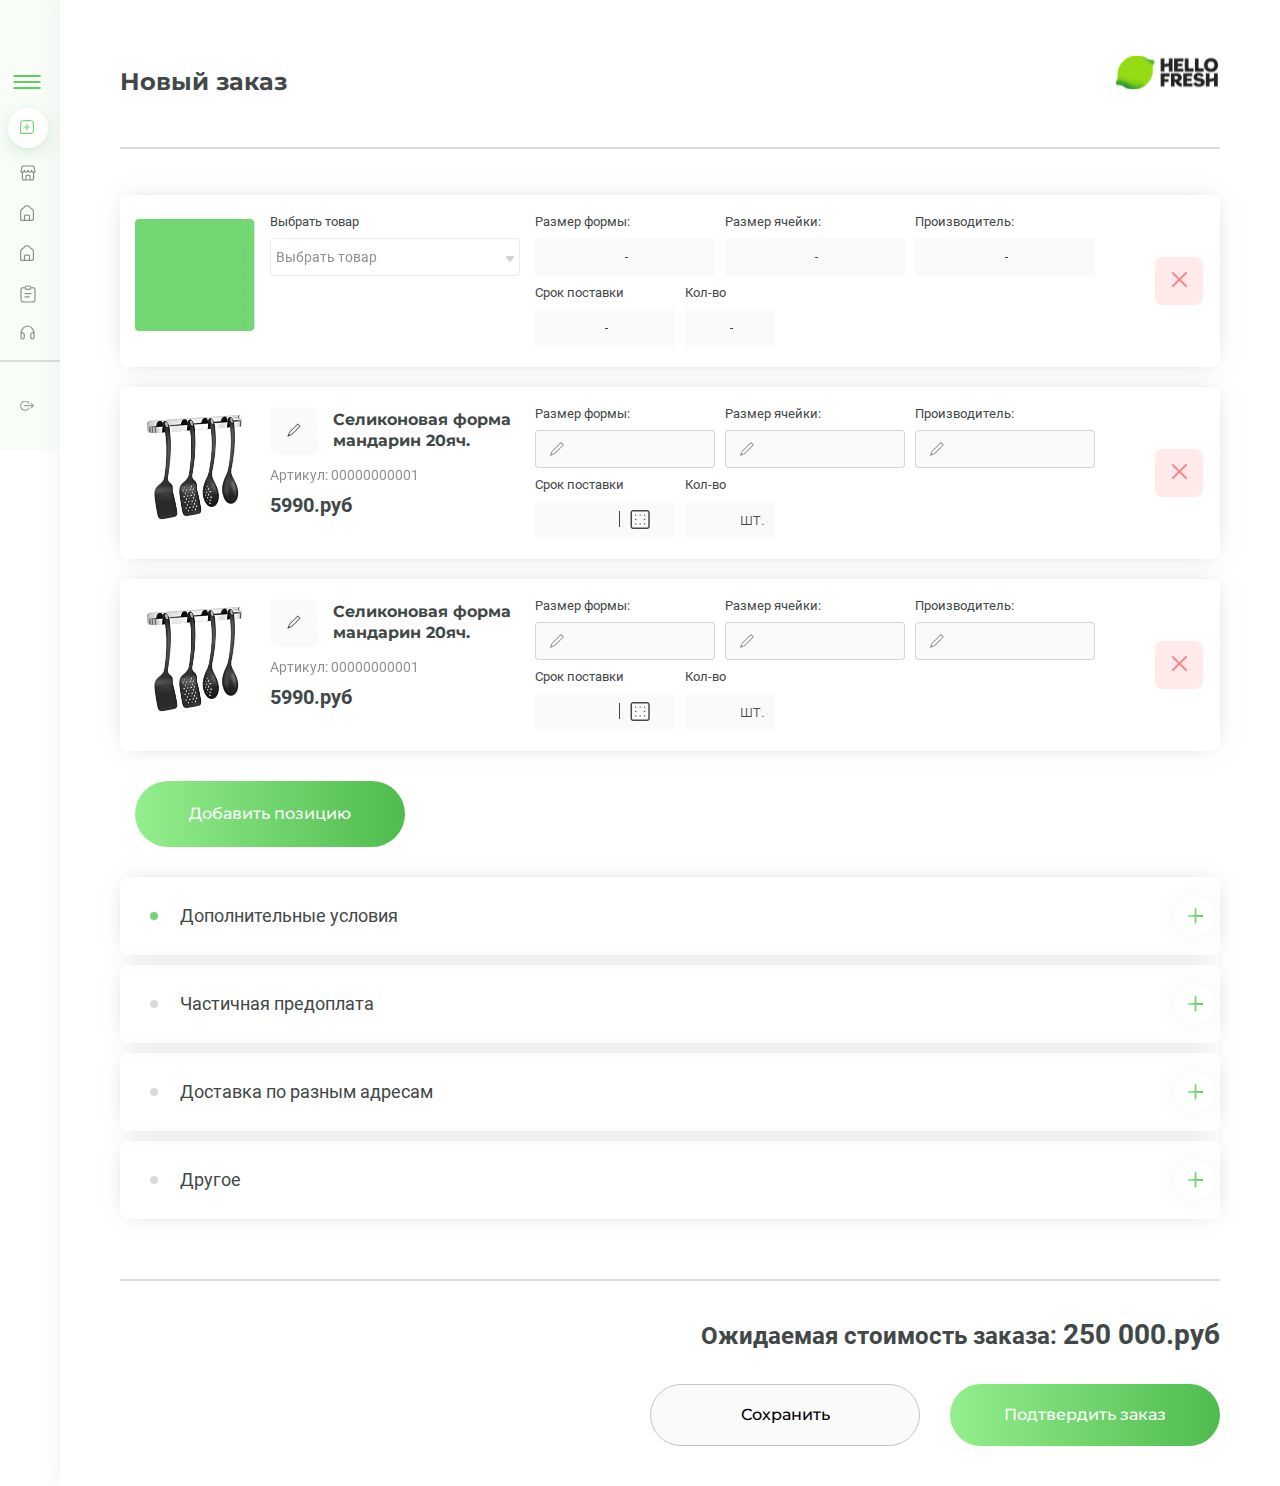
==== commit 2761ae30: "change" ====
--- a/account.html
+++ b/account.html
@@ -4,11 +4,11 @@
   <meta charset="UTF-8">
   <meta http-equiv="X-UA-Compatible" content="IE=edge">
   <meta name="viewport" content="width=device-width, initial-scale=1.0">
-  <!-- <link rel="stylesheet" href="../files/libs/accordion/accordion.css?_v=20230510114433"> -->
+  <!-- <link rel="stylesheet" href="../files/libs/accordion/accordion.css?_v=20230510121249"> -->
   <link rel="preconnect" href="https://fonts.googleapis.com">
 <link rel="preconnect" href="https://fonts.gstatic.com" crossorigin>
-<!-- <link href="../files/libs/datePicker/air-datepicker.css?_v=20230510114433" rel="stylesheet" type="text/css"> -->
-  <link rel="stylesheet" href="css/style.min.css?_v=20230510114433">
+<!-- <link href="../files/libs/datePicker/air-datepicker.css?_v=20230510121249" rel="stylesheet" type="text/css"> -->
+  <link rel="stylesheet" href="css/style.min.css?_v=20230510121249">
 
   <title>Главная</title>
 </head>
@@ -455,6 +455,186 @@
                   <button type="button" class="item__remove"></button>
                 </div>
               </fieldset>
+              <fieldset class="form__row new__product item">
+                <div class="item__content">
+                  <div class="item__image">
+                    <picture><source srcset="images/account/product-image@2x.webp" type="image/webp"><img src="images/account/product-image@2x.jpeg" alt="" /></picture>
+                  </div>
+                  <div class="item__column item__column-catalog">
+                    <div class="item__row">
+                      <div class="item__column item__column-name">
+                        <div class="item__row">
+                          <button type="button" data-catalog class="item__rename"></button>
+                          <div class="item__name">
+                            Селиконовая форма мандарин 20яч.
+                          </div>
+                        </div>
+                        <div class="item__art">Артикул: 00000000001</div>
+                        <div class="item__price">5990.руб</div>
+                      </div>
+                    </div>
+                    <!-- КАТАЛОГ -->
+                    <div class="item__catalog catalog">
+                      <div class="catalog__body">
+                        <input placeholder=" " class="catalog__input" type="search" name="" id="" />
+                        <label class="catalog__label" for="">Поиск</label>
+                        <ul class="catalog__dropdown dropdown accordionjs">
+                          <li>
+                            <div class="dropdown__head accordion-filter">
+                              <span>Категории</span>
+                            </div>
+                            <div class="dropdown__body accordion-filter-body">
+                              <div class="dropdown__category">
+                                <ul class="dropdown__list">
+                                  <li class="dropdown__item">Посуда</li>
+                                  <li class="dropdown__item">кондитерка</li>
+                                  <li class="dropdown__item">категория2</li>
+                                  <li class="dropdown__item">категория2</li>
+                                  <li class="dropdown__item">категория2</li>
+                                  <li class="dropdown__item">категория2</li>
+                                  <li class="dropdown__item">категория2</li>
+                                  <li class="dropdown__item">категория2</li>
+                                  <li class="dropdown__item">категория2</li>
+                                  <li class="dropdown__item">категория2</li>
+                                  <li class="dropdown__item">категория2</li>
+                                  <li class="dropdown__item">категория2</li>
+                                </ul>
+                              </div>
+                            </div>
+                          </li>
+                        </ul>
+                        <div class="dropdown__set-category">
+                          <div class="btn btn-g">Посуда</div>
+                        </div>
+                        <div class="dropdown__new-product">
+                          <div class="btn btn-g">Новый товар</div>
+                        </div>
+                      </div>
+                      <div class="catalog__products">
+                        <ul class="products__list">
+                          <li class="products__item">
+                            <div class="products__image">
+                              <picture><source srcset="images/account/product-image.webp" type="image/webp"><img src="images/account/product-image.jpg" alt="" /></picture>
+                            </div>
+                            <div class="products__name">
+                              СФ прямоугольники АА003
+                            </div>
+                          </li>
+                          <li class="products__item">
+                            <div class="products__image">
+                              <picture><source srcset="images/account/product-image.webp" type="image/webp"><img src="images/account/product-image.jpg" alt="" /></picture>
+                            </div>
+                            <div class="products__name">
+                              СФ прямоугольники АА003
+                            </div>
+                          </li>
+                          <li class="products__item">
+                            <div class="products__image">
+                              <picture><source srcset="images/account/product-image.webp" type="image/webp"><img src="images/account/product-image.jpg" alt="" /></picture>
+                            </div>
+                            <div class="products__name">
+                              СФ прямоугольники АА003
+                            </div>
+                          </li>
+                          <li class="products__item">
+                            <div class="products__image">
+                              <picture><source srcset="images/account/product-image.webp" type="image/webp"><img src="images/account/product-image.jpg" alt="" /></picture>
+                            </div>
+                            <div class="products__name">
+                              СФ прямоугольники АА003
+                            </div>
+                          </li>
+                          <li class="products__item">
+                            <div class="products__image">
+                              <picture><source srcset="images/account/product-image.webp" type="image/webp"><img src="images/account/product-image.jpg" alt="" /></picture>
+                            </div>
+                            <div class="products__name">
+                              СФ прямоугольники АА003
+                            </div>
+                          </li>
+                          <li class="products__item">
+                            <div class="products__image">
+                              <picture><source srcset="images/account/product-image.webp" type="image/webp"><img src="images/account/product-image.jpg" alt="" /></picture>
+                            </div>
+                            <div class="products__name">
+                              СФ прямоугольники АА003
+                            </div>
+                          </li>
+                          <li class="products__item">
+                            <div class="products__image">
+                              <picture><source srcset="images/account/product-image.webp" type="image/webp"><img src="images/account/product-image.jpg" alt="" /></picture>
+                            </div>
+                            <div class="products__name">
+                              СФ прямоугольники АА003
+                            </div>
+                          </li>
+                          <li class="products__item">
+                            <div class="products__image">
+                              <picture><source srcset="images/account/product-image.webp" type="image/webp"><img src="images/account/product-image.jpg" alt="" /></picture>
+                            </div>
+                            <div class="products__name">
+                              СФ прямоугольники АА003
+                            </div>
+                          </li>
+                        </ul>
+                      </div>
+                    </div>
+                  </div>
+                  <div class="item__right">
+                    <!-- форма  выбора товара-->
+                    <!-- форма  выбора -->
+                    <div class="item__column product-choose">
+                      <div class="item__title">Размер формы:</div>
+                      <div class="item__select-wrapper">
+                        <input required type="text" class="item__input" />
+                        <div class="item__icon">
+                          <img src="images/account/renameIcon.svg" alt="" />
+                        </div>
+                      </div>
+                    </div>
+                    <!-- форма  выбора -->
+                    <div class="item__column product-choose">
+                      <div class="item__title">Размер ячейки:</div>
+                      <div class="item__select-wrapper">
+                        <input required type="text" class="item__input" />
+                        <div class="item__icon">
+                          <img src="images/account/renameIcon.svg" alt="" />
+                        </div>
+                      </div>
+                    </div>
+                    <!-- форма  выбора производителя-->
+                    <div class="item__column item__column-brand product-choose">
+                      <div class="item__title">Производитель:</div>
+                      <div class="item__select-wrapper">
+                        <input required type="text" value="" class="item__input" />
+                        <div class="item__icon">
+                          <img src="images/account/renameIcon.svg" alt="" />
+                        </div>
+                      </div>
+                    </div>
+                    <!-- форма  выбора времени поставки-->
+                    <div class="item__column item__column-date">
+                      <div class="item__title">Срок поставки</div>
+                      <div class="item__select-wrapper">
+                        <input required type="text" readonly="readonly" value="" class="item__input input-date" />
+                        <div class="item__icon item__icon-date">
+                          <img src="images/account/calendar.svg" alt="" />
+                        </div>
+                      </div>
+                    </div>
+                    <!-- форма  выбора количества -->
+                    <div class="item__column item__column-count">
+                      <div class="item__title">Кол-во</div>
+                      <div class="item__select-wrapper">
+                        <input type="number" max="3" min="1" value="" class="item__input" />
+                        <div class="item__icon"></div>
+                        <div class="input__count">шт.</div>
+                      </div>
+                    </div>
+                  </div>
+                  <button type="button" class="item__remove"></button>
+                </div>
+              </fieldset>
               <div class="form__add-new form__row">
                 <button type="button" class="form__add btn btn-g">
                   Добавить позицию
@@ -655,9 +835,9 @@
     
     <footer></footer>
   </div>
-  <script src="files/libs/swiper/swiper-bundle.min.js?_v=20230510114433"></script>
-<script src="https://ajax.googleapis.com/ajax/libs/jquery/3.2.1/jquery.min.js?_v=20230510114433"></script>
-<script src="js/app.min.js?_v=20230510114433"></script>
+  <script src="files/libs/swiper/swiper-bundle.min.js?_v=20230510121249"></script>
+<script src="https://ajax.googleapis.com/ajax/libs/jquery/3.2.1/jquery.min.js?_v=20230510121249"></script>
+<script src="js/app.min.js?_v=20230510121249"></script>
 
 </body>
 
--- a/css/style.min.css
+++ b/css/style.min.css
@@ -1 +1 @@
-@charset "UTF-8";.datepicker--cell-day.-other-month-,.datepicker--cell-year.-other-decade-{color:#dedede}.datepicker--cell-day.-other-month-:hover,.datepicker--cell-year.-other-decade-:hover{color:#c5c5c5}.-disabled-.-focus-.datepicker--cell-day.-other-month-,.-disabled-.-focus-.datepicker--cell-year.-other-decade-{color:#dedede}.-selected-.datepicker--cell-day.-other-month-,.-selected-.datepicker--cell-year.-other-decade-{color:#fff;background:#a2ddf6}.-selected-.-focus-.datepicker--cell-day.-other-month-,.-selected-.-focus-.datepicker--cell-year.-other-decade-{background:#8ad5f4}.-in-range-.datepicker--cell-day.-other-month-,.-in-range-.datepicker--cell-year.-other-decade-{background-color:rgba(92,196,239,.1);color:#ccc}.-in-range-.-focus-.datepicker--cell-day.-other-month-,.-in-range-.-focus-.datepicker--cell-year.-other-decade-{background-color:rgba(92,196,239,.2)}.datepicker--cell-day.-other-month-:empty,.datepicker--cell-year.-other-decade-:empty{background:0 0;border:none}.datepicker--cells{display:-webkit-flex;display:-ms-flexbox;display:flex;-webkit-flex-wrap:wrap;-ms-flex-wrap:wrap;flex-wrap:wrap}.datepicker--cell{border-radius:4px;box-sizing:border-box;cursor:pointer;display:-webkit-flex;display:-ms-flexbox;display:flex;position:relative;-webkit-align-items:center;-ms-flex-align:center;align-items:center;-webkit-justify-content:center;-ms-flex-pack:center;justify-content:center;height:32px;z-index:1}.datepicker--cell.-focus-{background:#f0f0f0}.datepicker--cell.-current-{color:#4eb5e6}.datepicker--cell.-current-.-focus-{color:#4a4a4a}.datepicker--cell.-current-.-in-range-{color:#4eb5e6}.datepicker--cell.-in-range-{background:rgba(92,196,239,.1);color:#4a4a4a;border-radius:0}.datepicker--cell.-in-range-.-focus-{background-color:rgba(92,196,239,.2)}.datepicker--cell.-disabled-{cursor:default;color:#aeaeae}.datepicker--cell.-disabled-.-focus-{color:#aeaeae}.datepicker--cell.-disabled-.-in-range-{color:#a1a1a1}.datepicker--cell.-disabled-.-current-.-focus-{color:#aeaeae}.datepicker--cell.-range-from-{border:1px solid rgba(92,196,239,.5);background-color:rgba(92,196,239,.1);border-radius:4px 0 0 4px}.datepicker--cell.-range-to-{border:1px solid rgba(92,196,239,.5);background-color:rgba(92,196,239,.1);border-radius:0 4px 4px 0}.datepicker--cell.-range-from-.-range-to-{border-radius:4px}.datepicker--cell.-selected-{color:#fff;border:none;background:#5cc4ef}.datepicker--cell.-selected-.-current-{color:#fff;background:#5cc4ef}.datepicker--cell.-selected-.-focus-{background:#45bced}.datepicker--cell:empty{cursor:default}.datepicker--days-names{display:-webkit-flex;display:-ms-flexbox;display:flex;-webkit-flex-wrap:wrap;-ms-flex-wrap:wrap;flex-wrap:wrap;margin:8px 0 3px}.datepicker--day-name{color:#ff9a19;display:-webkit-flex;display:-ms-flexbox;display:flex;-webkit-align-items:center;-ms-flex-align:center;align-items:center;-webkit-justify-content:center;-ms-flex-pack:center;justify-content:center;-webkit-flex:1;-ms-flex:1;flex:1;text-align:center;text-transform:uppercase;font-size:.8em}.datepicker--cell-day{width:14.28571%}.datepicker--cells-months{height:170px}.datepicker--cell-month{width:33.33%;height:25%}.datepicker--years{height:170px}.datepicker--cells-years{height:170px}.datepicker--cell-year{width:25%;height:33.33%}.datepicker--cell-day.-other-month-,.datepicker--cell-year.-other-decade-{color:#dedede}.datepicker--cell-day.-other-month-:hover,.datepicker--cell-year.-other-decade-:hover{color:#c5c5c5}.-disabled-.-focus-.datepicker--cell-day.-other-month-,.-disabled-.-focus-.datepicker--cell-year.-other-decade-{color:#dedede}.-selected-.datepicker--cell-day.-other-month-,.-selected-.datepicker--cell-year.-other-decade-{color:#fff;background:#a2ddf6}.-selected-.-focus-.datepicker--cell-day.-other-month-,.-selected-.-focus-.datepicker--cell-year.-other-decade-{background:#8ad5f4}.-in-range-.datepicker--cell-day.-other-month-,.-in-range-.datepicker--cell-year.-other-decade-{background-color:rgba(92,196,239,.1);color:#ccc}.-in-range-.-focus-.datepicker--cell-day.-other-month-,.-in-range-.-focus-.datepicker--cell-year.-other-decade-{background-color:rgba(92,196,239,.2)}.datepicker--cell-day.-other-month-:empty,.datepicker--cell-year.-other-decade-:empty{background:0 0;border:none}.datepickers-container{position:absolute;left:0;top:0}@media print{.datepickers-container{display:none}}.datepicker{background:#fff;border:1px solid #dbdbdb;box-shadow:0 4px 12px rgba(0,0,0,.15);border-radius:4px;box-sizing:content-box;font-family:Tahoma,sans-serif;font-size:14px;color:#4a4a4a;width:250px;position:absolute;left:-100000px;opacity:0;transition:opacity .3s ease,left 0s .3s,-webkit-transform .3s ease;transition:opacity .3s ease,transform .3s ease,left 0s .3s;transition:opacity .3s ease,transform .3s ease,left 0s .3s,-webkit-transform .3s ease;z-index:100}.datepicker.-from-top-{-webkit-transform:translateY(-8px);transform:translateY(-8px)}.datepicker.-from-right-{-webkit-transform:translateX(8px);transform:translateX(8px)}.datepicker.-from-bottom-{-webkit-transform:translateY(8px);transform:translateY(8px)}.datepicker.-from-left-{-webkit-transform:translateX(-8px);transform:translateX(-8px)}.datepicker.active{opacity:1;-webkit-transform:translate(0);transform:translate(0);transition:opacity .3s ease,left 0s 0s,-webkit-transform .3s ease;transition:opacity .3s ease,transform .3s ease,left 0s 0s;transition:opacity .3s ease,transform .3s ease,left 0s 0s,-webkit-transform .3s ease}.datepicker-inline .datepicker{border-color:#d7d7d7;box-shadow:none;position:static;left:auto;right:auto;opacity:1;-webkit-transform:none;transform:none}.datepicker-inline .datepicker--pointer{display:none}.datepicker--content{box-sizing:content-box;padding:4px}.-only-timepicker- .datepicker--content{display:none}.datepicker--pointer{position:absolute;background:#fff;border-top:1px solid #dbdbdb;border-right:1px solid #dbdbdb;width:10px;height:10px;z-index:-1}.-top-center- .datepicker--pointer,.-top-left- .datepicker--pointer,.-top-right- .datepicker--pointer{top:calc(100% - 4px);-webkit-transform:rotate(135deg);transform:rotate(135deg)}.-right-bottom- .datepicker--pointer,.-right-center- .datepicker--pointer,.-right-top- .datepicker--pointer{right:calc(100% - 4px);-webkit-transform:rotate(225deg);transform:rotate(225deg)}.-bottom-center- .datepicker--pointer,.-bottom-left- .datepicker--pointer,.-bottom-right- .datepicker--pointer{bottom:calc(100% - 4px);-webkit-transform:rotate(315deg);transform:rotate(315deg)}.-left-bottom- .datepicker--pointer,.-left-center- .datepicker--pointer,.-left-top- .datepicker--pointer{left:calc(100% - 4px);-webkit-transform:rotate(45deg);transform:rotate(45deg)}.-bottom-left- .datepicker--pointer,.-top-left- .datepicker--pointer{left:10px}.-bottom-right- .datepicker--pointer,.-top-right- .datepicker--pointer{right:10px}.-bottom-center- .datepicker--pointer,.-top-center- .datepicker--pointer{left:calc(50% - 10px / 2)}.-left-top- .datepicker--pointer,.-right-top- .datepicker--pointer{top:10px}.-left-bottom- .datepicker--pointer,.-right-bottom- .datepicker--pointer{bottom:10px}.-left-center- .datepicker--pointer,.-right-center- .datepicker--pointer{top:calc(50% - 10px / 2)}.datepicker--body{display:none}.datepicker--body.active{display:block}.datepicker--cell-day.-other-month-,.datepicker--cell-year.-other-decade-{color:#dedede}.datepicker--cell-day.-other-month-:hover,.datepicker--cell-year.-other-decade-:hover{color:#c5c5c5}.-disabled-.-focus-.datepicker--cell-day.-other-month-,.-disabled-.-focus-.datepicker--cell-year.-other-decade-{color:#dedede}.-selected-.datepicker--cell-day.-other-month-,.-selected-.datepicker--cell-year.-other-decade-{color:#fff;background:#a2ddf6}.-selected-.-focus-.datepicker--cell-day.-other-month-,.-selected-.-focus-.datepicker--cell-year.-other-decade-{background:#8ad5f4}.-in-range-.datepicker--cell-day.-other-month-,.-in-range-.datepicker--cell-year.-other-decade-{background-color:rgba(92,196,239,.1);color:#ccc}.-in-range-.-focus-.datepicker--cell-day.-other-month-,.-in-range-.-focus-.datepicker--cell-year.-other-decade-{background-color:rgba(92,196,239,.2)}.datepicker--cell-day.-other-month-:empty,.datepicker--cell-year.-other-decade-:empty{background:0 0;border:none}.datepicker--nav{display:-webkit-flex;display:-ms-flexbox;display:flex;-webkit-justify-content:space-between;-ms-flex-pack:justify;justify-content:space-between;border-bottom:1px solid #efefef;min-height:32px;padding:4px}.-only-timepicker- .datepicker--nav{display:none}.datepicker--nav-title-centre{display:-webkit-flex;display:-ms-flexbox;display:flex;-webkit-align-items:center;-ms-flex-align:center;align-items:center;-webkit-justify-content:center;-ms-flex-pack:center;justify-content:center}.datepicker--nav-action,.datepicker--nav-title-left,.datepicker--nav-title-right{display:-webkit-flex;display:-ms-flexbox;display:flex;cursor:pointer;-webkit-align-items:center;-ms-flex-align:center;align-items:center;-webkit-justify-content:center;-ms-flex-pack:center;justify-content:center}.datepicker--nav-action{width:32px;border-radius:4px;-webkit-user-select:none;-moz-user-select:none;-ms-user-select:none;user-select:none}.datepicker--nav-action:hover{background:#f0f0f0}.datepicker--nav-action.-disabled-{visibility:hidden}.datepicker--nav-action svg{width:32px;height:32px}.datepicker--nav-action path{fill:none;stroke:#9c9c9c;stroke-width:2px}.datepicker--nav-title-left,.datepicker--nav-title-right{border-radius:4px;padding:0 8px}.datepicker--nav-title-left i,.datepicker--nav-title-right i{font-style:normal;color:#9c9c9c;margin-left:5px}.datepicker--nav-title-left:hover,.datepicker--nav-title-right:hover{background:#f0f0f0}.datepicker--nav-title-left.-disabled-{cursor:default;background:0 0}.datepicker--nav-title-right.-disabled-{cursor:default;background:0 0}.datepicker--buttons{display:-webkit-flex;display:-ms-flexbox;display:flex;padding:4px;border-top:1px solid #efefef}.datepicker--button{color:#4eb5e6;cursor:pointer;border-radius:4px;-webkit-flex:1;-ms-flex:1;flex:1;display:-webkit-inline-flex;display:-ms-inline-flexbox;display:inline-flex;-webkit-justify-content:center;-ms-flex-pack:center;justify-content:center;-webkit-align-items:center;-ms-flex-align:center;align-items:center;height:32px}.datepicker--button:hover{color:#4a4a4a;background:#f0f0f0}.datepicker--cell-day.-other-month-,.datepicker--cell-year.-other-decade-{color:#dedede}.datepicker--cell-day.-other-month-:hover,.datepicker--cell-year.-other-decade-:hover{color:#c5c5c5}.-disabled-.-focus-.datepicker--cell-day.-other-month-,.-disabled-.-focus-.datepicker--cell-year.-other-decade-{color:#dedede}.-selected-.datepicker--cell-day.-other-month-,.-selected-.datepicker--cell-year.-other-decade-{color:#fff;background:#a2ddf6}.-selected-.-focus-.datepicker--cell-day.-other-month-,.-selected-.-focus-.datepicker--cell-year.-other-decade-{background:#8ad5f4}.-in-range-.datepicker--cell-day.-other-month-,.-in-range-.datepicker--cell-year.-other-decade-{background-color:rgba(92,196,239,.1);color:#ccc}.-in-range-.-focus-.datepicker--cell-day.-other-month-,.-in-range-.-focus-.datepicker--cell-year.-other-decade-{background-color:rgba(92,196,239,.2)}.datepicker--cell-day.-other-month-:empty,.datepicker--cell-year.-other-decade-:empty{background:0 0;border:none}.datepicker--time{border-top:1px solid #efefef;display:-webkit-flex;display:-ms-flexbox;display:flex;-webkit-align-items:center;-ms-flex-align:center;align-items:center;padding:4px;position:relative}.datepicker--time.-am-pm- .datepicker--time-sliders{-webkit-flex:0 1 138px;-ms-flex:0 1 138px;flex:0 1 138px;max-width:138px}.-only-timepicker- .datepicker--time{border-top:none}.datepicker--time-sliders{-webkit-flex:0 1 153px;-ms-flex:0 1 153px;flex:0 1 153px;margin-right:10px;max-width:153px}.datepicker--time-label{display:none;font-size:12px}.datepicker--time-current{display:-webkit-flex;display:-ms-flexbox;display:flex;-webkit-align-items:center;-ms-flex-align:center;align-items:center;-webkit-flex:1;-ms-flex:1;flex:1;font-size:14px;text-align:center;margin:0 0 0 10px}.datepicker--time-current-colon{margin:0 2px 3px;line-height:1}.datepicker--time-current-hours,.datepicker--time-current-minutes{line-height:1;font-size:19px;font-family:"Century Gothic",CenturyGothic,AppleGothic,sans-serif;position:relative;z-index:1}.datepicker--time-current-hours:after,.datepicker--time-current-minutes:after{content:'';background:#f0f0f0;border-radius:4px;position:absolute;left:-2px;top:-3px;right:-2px;bottom:-2px;z-index:-1;opacity:0}.datepicker--time-current-hours.-focus-:after,.datepicker--time-current-minutes.-focus-:after{opacity:1}.datepicker--time-current-ampm{text-transform:uppercase;-webkit-align-self:flex-end;-ms-flex-item-align:end;align-self:flex-end;color:#9c9c9c;margin-left:6px;font-size:11px;margin-bottom:1px}.datepicker--time-row{display:-webkit-flex;display:-ms-flexbox;display:flex;-webkit-align-items:center;-ms-flex-align:center;align-items:center;font-size:11px;height:17px;background:linear-gradient(to right,#dedede,#dedede) left 50%/100% 1px no-repeat}.datepicker--time-row:first-child{margin-bottom:4px}.datepicker--time-row input[type=range]{background:0 0;cursor:pointer;-webkit-flex:1;-ms-flex:1;flex:1;height:100%;padding:0;margin:0;-webkit-appearance:none}.datepicker--time-row input[type=range]::-webkit-slider-thumb{-webkit-appearance:none}.datepicker--time-row input[type=range]::-ms-tooltip{display:none}.datepicker--time-row input[type=range]:hover::-webkit-slider-thumb{border-color:#b8b8b8}.datepicker--time-row input[type=range]:hover::-moz-range-thumb{border-color:#b8b8b8}.datepicker--time-row input[type=range]:hover::-ms-thumb{border-color:#b8b8b8}.datepicker--time-row input[type=range]:focus{outline:0}.datepicker--time-row input[type=range]:focus::-webkit-slider-thumb{background:#5cc4ef;border-color:#5cc4ef}.datepicker--time-row input[type=range]:focus::-moz-range-thumb{background:#5cc4ef;border-color:#5cc4ef}.datepicker--time-row input[type=range]:focus::-ms-thumb{background:#5cc4ef;border-color:#5cc4ef}.datepicker--time-row input[type=range]::-webkit-slider-thumb{box-sizing:border-box;height:12px;width:12px;border-radius:3px;border:1px solid #dedede;background:#fff;cursor:pointer;transition:background .2s}.datepicker--time-row input[type=range]::-moz-range-thumb{box-sizing:border-box;height:12px;width:12px;border-radius:3px;border:1px solid #dedede;background:#fff;cursor:pointer;transition:background .2s}.datepicker--time-row input[type=range]::-ms-thumb{box-sizing:border-box;height:12px;width:12px;border-radius:3px;border:1px solid #dedede;background:#fff;cursor:pointer;transition:background .2s}.datepicker--time-row input[type=range]::-webkit-slider-thumb{margin-top:-6px}.datepicker--time-row input[type=range]::-webkit-slider-runnable-track{border:none;height:1px;cursor:pointer;color:transparent;background:0 0}.datepicker--time-row input[type=range]::-moz-range-track{border:none;height:1px;cursor:pointer;color:transparent;background:0 0}.datepicker--time-row input[type=range]::-ms-track{border:none;height:1px;cursor:pointer;color:transparent;background:0 0}.datepicker--time-row input[type=range]::-ms-fill-lower{background:0 0}.datepicker--time-row input[type=range]::-ms-fill-upper{background:0 0}.datepicker--time-row span{padding:0 12px}.datepicker--time-icon{color:#9c9c9c;border:1px solid;border-radius:50%;font-size:16px;position:relative;margin:0 5px -1px 0;width:1em;height:1em}.datepicker--time-icon:after,.datepicker--time-icon:before{content:'';background:currentColor;position:absolute}.datepicker--time-icon:after{height:.4em;width:1px;left:calc(50% - 1px);top:calc(50% + 1px);-webkit-transform:translateY(-100%);transform:translateY(-100%)}.datepicker--time-icon:before{width:.4em;height:1px;top:calc(50% + 1px);left:calc(50% - 1px)}.datepicker--cell-day.-other-month-,.datepicker--cell-year.-other-decade-{color:#dedede}.datepicker--cell-day.-other-month-:hover,.datepicker--cell-year.-other-decade-:hover{color:#c5c5c5}.-disabled-.-focus-.datepicker--cell-day.-other-month-,.-disabled-.-focus-.datepicker--cell-year.-other-decade-{color:#dedede}.-selected-.datepicker--cell-day.-other-month-,.-selected-.datepicker--cell-year.-other-decade-{color:#fff;background:#a2ddf6}.-selected-.-focus-.datepicker--cell-day.-other-month-,.-selected-.-focus-.datepicker--cell-year.-other-decade-{background:#8ad5f4}.-in-range-.datepicker--cell-day.-other-month-,.-in-range-.datepicker--cell-year.-other-decade-{background-color:rgba(92,196,239,.1);color:#ccc}.-in-range-.-focus-.datepicker--cell-day.-other-month-,.-in-range-.-focus-.datepicker--cell-year.-other-decade-{background-color:rgba(92,196,239,.2)}.datepicker--cell-day.-other-month-:empty,.datepicker--cell-year.-other-decade-:empty{background:0 0;border:none}@font-face{font-family:swiper-icons;src:url('data:application/font-woff;charset=utf-8;base64, [base64]//wADZ2x5ZgAAAywAAADMAAAD2MHtryVoZWFkAAABbAAAADAAAAA2E2+eoWhoZWEAAAGcAAAAHwAAACQC9gDzaG10eAAAAigAAAAZAAAArgJkABFsb2NhAAAC0AAAAFoAAABaFQAUGG1heHAAAAG8AAAAHwAAACAAcABAbmFtZQAAA/gAAAE5AAACXvFdBwlwb3N0AAAFNAAAAGIAAACE5s74hXjaY2BkYGAAYpf5Hu/j+W2+MnAzMYDAzaX6QjD6/4//Bxj5GA8AuRwMYGkAPywL13jaY2BkYGA88P8Agx4j+/8fQDYfA1AEBWgDAIB2BOoAeNpjYGRgYNBh4GdgYgABEMnIABJzYNADCQAACWgAsQB42mNgYfzCOIGBlYGB0YcxjYGBwR1Kf2WQZGhhYGBiYGVmgAFGBiQQkOaawtDAoMBQxXjg/wEGPcYDDA4wNUA2CCgwsAAAO4EL6gAAeNpj2M0gyAACqxgGNWBkZ2D4/wMA+xkDdgAAAHjaY2BgYGaAYBkGRgYQiAHyGMF8FgYHIM3DwMHABGQrMOgyWDLEM1T9/w8UBfEMgLzE////P/5//f/V/xv+r4eaAAeMbAxwIUYmIMHEgKYAYjUcsDAwsLKxc3BycfPw8jEQA/[base64]/uznmfPFBNODM2K7MTQ45YEAZqGP81AmGGcF3iPqOop0r1SPTaTbVkfUe4HXj97wYE+yNwWYxwWu4v1ugWHgo3S1XdZEVqWM7ET0cfnLGxWfkgR42o2PvWrDMBSFj/IHLaF0zKjRgdiVMwScNRAoWUoH78Y2icB/yIY09An6AH2Bdu/UB+yxopYshQiEvnvu0dURgDt8QeC8PDw7Fpji3fEA4z/PEJ6YOB5hKh4dj3EvXhxPqH/SKUY3rJ7srZ4FZnh1PMAtPhwP6fl2PMJMPDgeQ4rY8YT6Gzao0eAEA409DuggmTnFnOcSCiEiLMgxCiTI6Cq5DZUd3Qmp10vO0LaLTd2cjN4fOumlc7lUYbSQcZFkutRG7g6JKZKy0RmdLY680CDnEJ+UMkpFFe1RN7nxdVpXrC4aTtnaurOnYercZg2YVmLN/d/gczfEimrE/fs/bOuq29Zmn8tloORaXgZgGa78yO9/cnXm2BpaGvq25Dv9S4E9+5SIc9PqupJKhYFSSl47+Qcr1mYNAAAAeNptw0cKwkAAAMDZJA8Q7OUJvkLsPfZ6zFVERPy8qHh2YER+3i/BP83vIBLLySsoKimrqKqpa2hp6+jq6RsYGhmbmJqZSy0sraxtbO3sHRydnEMU4uR6yx7JJXveP7WrDycAAAAAAAH//wACeNpjYGRgYOABYhkgZgJCZgZNBkYGLQZtIJsFLMYAAAw3ALgAeNolizEKgDAQBCchRbC2sFER0YD6qVQiBCv/H9ezGI6Z5XBAw8CBK/m5iQQVauVbXLnOrMZv2oLdKFa8Pjuru2hJzGabmOSLzNMzvutpB3N42mNgZGBg4GKQYzBhYMxJLMlj4GBgAYow/P/PAJJhLM6sSoWKfWCAAwDAjgbRAAB42mNgYGBkAIIbCZo5IPrmUn0hGA0AO8EFTQAA');font-weight:400;font-style:normal}:root{--swiper-theme-color:#007aff}.swiper{margin-left:auto;margin-right:auto;position:relative;overflow:hidden;list-style:none;padding:0;z-index:1}.swiper-vertical>.swiper-wrapper{flex-direction:column}.swiper-wrapper{position:relative;width:100%;height:100%;z-index:1;display:flex;transition-property:transform;box-sizing:content-box}.swiper-android .swiper-slide,.swiper-wrapper{transform:translate3d(0,0,0)}.swiper-pointer-events{touch-action:pan-y}.swiper-pointer-events.swiper-vertical{touch-action:pan-x}.swiper-slide{flex-shrink:0;width:100%;height:100%;position:relative;transition-property:transform}.swiper-slide-invisible-blank{visibility:hidden}.swiper-autoheight,.swiper-autoheight .swiper-slide{height:auto}.swiper-autoheight .swiper-wrapper{align-items:flex-start;transition-property:transform,height}.swiper-backface-hidden .swiper-slide{transform:translateZ(0);-webkit-backface-visibility:hidden;backface-visibility:hidden}.swiper-3d,.swiper-3d.swiper-css-mode .swiper-wrapper{perspective:1200px}.swiper-3d .swiper-cube-shadow,.swiper-3d .swiper-slide,.swiper-3d .swiper-slide-shadow,.swiper-3d .swiper-slide-shadow-bottom,.swiper-3d .swiper-slide-shadow-left,.swiper-3d .swiper-slide-shadow-right,.swiper-3d .swiper-slide-shadow-top,.swiper-3d .swiper-wrapper{transform-style:preserve-3d}.swiper-3d .swiper-slide-shadow,.swiper-3d .swiper-slide-shadow-bottom,.swiper-3d .swiper-slide-shadow-left,.swiper-3d .swiper-slide-shadow-right,.swiper-3d .swiper-slide-shadow-top{position:absolute;left:0;top:0;width:100%;height:100%;pointer-events:none;z-index:10}.swiper-3d .swiper-slide-shadow{background:rgba(0,0,0,.15)}.swiper-3d .swiper-slide-shadow-left{background-image:linear-gradient(to left,rgba(0,0,0,.5),rgba(0,0,0,0))}.swiper-3d .swiper-slide-shadow-right{background-image:linear-gradient(to right,rgba(0,0,0,.5),rgba(0,0,0,0))}.swiper-3d .swiper-slide-shadow-top{background-image:linear-gradient(to top,rgba(0,0,0,.5),rgba(0,0,0,0))}.swiper-3d .swiper-slide-shadow-bottom{background-image:linear-gradient(to bottom,rgba(0,0,0,.5),rgba(0,0,0,0))}.swiper-css-mode>.swiper-wrapper{overflow:auto;scrollbar-width:none;-ms-overflow-style:none}.swiper-css-mode>.swiper-wrapper::-webkit-scrollbar{display:none}.swiper-css-mode>.swiper-wrapper>.swiper-slide{scroll-snap-align:start start}.swiper-horizontal.swiper-css-mode>.swiper-wrapper{scroll-snap-type:x mandatory}.swiper-vertical.swiper-css-mode>.swiper-wrapper{scroll-snap-type:y mandatory}.swiper-centered>.swiper-wrapper::before{content:'';flex-shrink:0;order:9999}.swiper-centered.swiper-horizontal>.swiper-wrapper>.swiper-slide:first-child{margin-inline-start:var(--swiper-centered-offset-before)}.swiper-centered.swiper-horizontal>.swiper-wrapper::before{height:100%;min-height:1px;width:var(--swiper-centered-offset-after)}.swiper-centered.swiper-vertical>.swiper-wrapper>.swiper-slide:first-child{margin-block-start:var(--swiper-centered-offset-before)}.swiper-centered.swiper-vertical>.swiper-wrapper::before{width:100%;min-width:1px;height:var(--swiper-centered-offset-after)}.swiper-centered>.swiper-wrapper>.swiper-slide{scroll-snap-align:center center;scroll-snap-stop:always}.swiper-virtual .swiper-slide{-webkit-backface-visibility:hidden;transform:translateZ(0)}.swiper-virtual.swiper-css-mode .swiper-wrapper::after{content:'';position:absolute;left:0;top:0;pointer-events:none}.swiper-virtual.swiper-css-mode.swiper-horizontal .swiper-wrapper::after{height:1px;width:var(--swiper-virtual-size)}.swiper-virtual.swiper-css-mode.swiper-vertical .swiper-wrapper::after{width:1px;height:var(--swiper-virtual-size)}:root{--swiper-navigation-size:44px}.swiper-button-next,.swiper-button-prev{position:absolute;top:50%;width:calc(var(--swiper-navigation-size)/ 44 * 27);height:var(--swiper-navigation-size);margin-top:calc(0px - (var(--swiper-navigation-size)/ 2));z-index:10;cursor:pointer;display:flex;align-items:center;justify-content:center;color:var(--swiper-navigation-color,var(--swiper-theme-color))}.swiper-button-next.swiper-button-disabled,.swiper-button-prev.swiper-button-disabled{opacity:.35;cursor:auto;pointer-events:none}.swiper-button-next.swiper-button-hidden,.swiper-button-prev.swiper-button-hidden{opacity:0;cursor:auto;pointer-events:none}.swiper-navigation-disabled .swiper-button-next,.swiper-navigation-disabled .swiper-button-prev{display:none!important}.swiper-button-next:after,.swiper-button-prev:after{font-family:swiper-icons;font-size:var(--swiper-navigation-size);text-transform:none!important;letter-spacing:0;font-variant:initial;line-height:1}.swiper-button-prev,.swiper-rtl .swiper-button-next{left:10px;right:auto}.swiper-button-prev:after,.swiper-rtl .swiper-button-next:after{content:'prev'}.swiper-button-next,.swiper-rtl .swiper-button-prev{right:10px;left:auto}.swiper-button-next:after,.swiper-rtl .swiper-button-prev:after{content:'next'}.swiper-button-lock{display:none}.swiper-pagination{position:absolute;text-align:center;transition:.3s opacity;transform:translate3d(0,0,0);z-index:10}.swiper-pagination.swiper-pagination-hidden{opacity:0}.swiper-pagination-disabled>.swiper-pagination,.swiper-pagination.swiper-pagination-disabled{display:none!important}.swiper-horizontal>.swiper-pagination-bullets,.swiper-pagination-bullets.swiper-pagination-horizontal,.swiper-pagination-custom,.swiper-pagination-fraction{bottom:10px;left:0;width:100%}.swiper-pagination-bullets-dynamic{overflow:hidden;font-size:0}.swiper-pagination-bullets-dynamic .swiper-pagination-bullet{transform:scale(.33);position:relative}.swiper-pagination-bullets-dynamic .swiper-pagination-bullet-active{transform:scale(1)}.swiper-pagination-bullets-dynamic .swiper-pagination-bullet-active-main{transform:scale(1)}.swiper-pagination-bullets-dynamic .swiper-pagination-bullet-active-prev{transform:scale(.66)}.swiper-pagination-bullets-dynamic .swiper-pagination-bullet-active-prev-prev{transform:scale(.33)}.swiper-pagination-bullets-dynamic .swiper-pagination-bullet-active-next{transform:scale(.66)}.swiper-pagination-bullets-dynamic .swiper-pagination-bullet-active-next-next{transform:scale(.33)}.swiper-pagination-bullet{width:var(--swiper-pagination-bullet-width,var(--swiper-pagination-bullet-size,8px));height:var(--swiper-pagination-bullet-height,var(--swiper-pagination-bullet-size,8px));display:inline-block;border-radius:50%;background:var(--swiper-pagination-bullet-inactive-color,#000);opacity:var(--swiper-pagination-bullet-inactive-opacity,.2)}button.swiper-pagination-bullet{border:none;margin:0;padding:0;box-shadow:none;-webkit-appearance:none;appearance:none}.swiper-pagination-clickable .swiper-pagination-bullet{cursor:pointer}.swiper-pagination-bullet:only-child{display:none!important}.swiper-pagination-bullet-active{opacity:var(--swiper-pagination-bullet-opacity,1);background:var(--swiper-pagination-color,var(--swiper-theme-color))}.swiper-pagination-vertical.swiper-pagination-bullets,.swiper-vertical>.swiper-pagination-bullets{right:10px;top:50%;transform:translate3d(0,-50%,0)}.swiper-pagination-vertical.swiper-pagination-bullets .swiper-pagination-bullet,.swiper-vertical>.swiper-pagination-bullets .swiper-pagination-bullet{margin:var(--swiper-pagination-bullet-vertical-gap,6px) 0;display:block}.swiper-pagination-vertical.swiper-pagination-bullets.swiper-pagination-bullets-dynamic,.swiper-vertical>.swiper-pagination-bullets.swiper-pagination-bullets-dynamic{top:50%;transform:translateY(-50%);width:8px}.swiper-pagination-vertical.swiper-pagination-bullets.swiper-pagination-bullets-dynamic .swiper-pagination-bullet,.swiper-vertical>.swiper-pagination-bullets.swiper-pagination-bullets-dynamic .swiper-pagination-bullet{display:inline-block;transition:.2s transform,.2s top}.swiper-horizontal>.swiper-pagination-bullets .swiper-pagination-bullet,.swiper-pagination-horizontal.swiper-pagination-bullets .swiper-pagination-bullet{margin:0 var(--swiper-pagination-bullet-horizontal-gap,4px)}.swiper-horizontal>.swiper-pagination-bullets.swiper-pagination-bullets-dynamic,.swiper-pagination-horizontal.swiper-pagination-bullets.swiper-pagination-bullets-dynamic{left:50%;transform:translateX(-50%);white-space:nowrap}.swiper-horizontal>.swiper-pagination-bullets.swiper-pagination-bullets-dynamic .swiper-pagination-bullet,.swiper-pagination-horizontal.swiper-pagination-bullets.swiper-pagination-bullets-dynamic .swiper-pagination-bullet{transition:.2s transform,.2s left}.swiper-horizontal.swiper-rtl>.swiper-pagination-bullets-dynamic .swiper-pagination-bullet{transition:.2s transform,.2s right}.swiper-pagination-progressbar{background:rgba(0,0,0,.25);position:absolute}.swiper-pagination-progressbar .swiper-pagination-progressbar-fill{background:var(--swiper-pagination-color,var(--swiper-theme-color));position:absolute;left:0;top:0;width:100%;height:100%;transform:scale(0);transform-origin:left top}.swiper-rtl .swiper-pagination-progressbar .swiper-pagination-progressbar-fill{transform-origin:right top}.swiper-horizontal>.swiper-pagination-progressbar,.swiper-pagination-progressbar.swiper-pagination-horizontal,.swiper-pagination-progressbar.swiper-pagination-vertical.swiper-pagination-progressbar-opposite,.swiper-vertical>.swiper-pagination-progressbar.swiper-pagination-progressbar-opposite{width:100%;height:4px;left:0;top:0}.swiper-horizontal>.swiper-pagination-progressbar.swiper-pagination-progressbar-opposite,.swiper-pagination-progressbar.swiper-pagination-horizontal.swiper-pagination-progressbar-opposite,.swiper-pagination-progressbar.swiper-pagination-vertical,.swiper-vertical>.swiper-pagination-progressbar{width:4px;height:100%;left:0;top:0}.swiper-pagination-lock{display:none}.swiper-scrollbar{border-radius:10px;position:relative;-ms-touch-action:none;background:rgba(0,0,0,.1)}.swiper-scrollbar-disabled>.swiper-scrollbar,.swiper-scrollbar.swiper-scrollbar-disabled{display:none!important}.swiper-horizontal>.swiper-scrollbar,.swiper-scrollbar.swiper-scrollbar-horizontal{position:absolute;left:1%;bottom:3px;z-index:50;height:5px;width:98%}.swiper-scrollbar.swiper-scrollbar-vertical,.swiper-vertical>.swiper-scrollbar{position:absolute;right:3px;top:1%;z-index:50;width:5px;height:98%}.swiper-scrollbar-drag{height:100%;width:100%;position:relative;background:rgba(0,0,0,.5);border-radius:10px;left:0;top:0}.swiper-scrollbar-cursor-drag{cursor:move}.swiper-scrollbar-lock{display:none}.swiper-zoom-container{width:100%;height:100%;display:flex;justify-content:center;align-items:center;text-align:center}.swiper-zoom-container>canvas,.swiper-zoom-container>img,.swiper-zoom-container>svg{max-width:100%;max-height:100%;object-fit:contain}.swiper-slide-zoomed{cursor:move}.swiper-lazy-preloader{width:42px;height:42px;position:absolute;left:50%;top:50%;margin-left:-21px;margin-top:-21px;z-index:10;transform-origin:50%;box-sizing:border-box;border:4px solid var(--swiper-preloader-color,var(--swiper-theme-color));border-radius:50%;border-top-color:transparent}.swiper-watch-progress .swiper-slide-visible .swiper-lazy-preloader,.swiper:not(.swiper-watch-progress) .swiper-lazy-preloader{animation:swiper-preloader-spin 1s infinite linear}.swiper-lazy-preloader-white{--swiper-preloader-color:#fff}.swiper-lazy-preloader-black{--swiper-preloader-color:#000}@keyframes swiper-preloader-spin{0%{transform:rotate(0)}100%{transform:rotate(360deg)}}.swiper .swiper-notification{position:absolute;left:0;top:0;pointer-events:none;opacity:0;z-index:-1000}.swiper-free-mode>.swiper-wrapper{transition-timing-function:ease-out;margin:0 auto}.swiper-grid>.swiper-wrapper{flex-wrap:wrap}.swiper-grid-column>.swiper-wrapper{flex-wrap:wrap;flex-direction:column}.swiper-fade.swiper-free-mode .swiper-slide{transition-timing-function:ease-out}.swiper-fade .swiper-slide{pointer-events:none;transition-property:opacity}.swiper-fade .swiper-slide .swiper-slide{pointer-events:none}.swiper-fade .swiper-slide-active,.swiper-fade .swiper-slide-active .swiper-slide-active{pointer-events:auto}.swiper-cube{overflow:visible}.swiper-cube .swiper-slide{pointer-events:none;-webkit-backface-visibility:hidden;backface-visibility:hidden;z-index:1;visibility:hidden;transform-origin:0 0;width:100%;height:100%}.swiper-cube .swiper-slide .swiper-slide{pointer-events:none}.swiper-cube.swiper-rtl .swiper-slide{transform-origin:100% 0}.swiper-cube .swiper-slide-active,.swiper-cube .swiper-slide-active .swiper-slide-active{pointer-events:auto}.swiper-cube .swiper-slide-active,.swiper-cube .swiper-slide-next,.swiper-cube .swiper-slide-next+.swiper-slide,.swiper-cube .swiper-slide-prev{pointer-events:auto;visibility:visible}.swiper-cube .swiper-slide-shadow-bottom,.swiper-cube .swiper-slide-shadow-left,.swiper-cube .swiper-slide-shadow-right,.swiper-cube .swiper-slide-shadow-top{z-index:0;-webkit-backface-visibility:hidden;backface-visibility:hidden}.swiper-cube .swiper-cube-shadow{position:absolute;left:0;bottom:0;width:100%;height:100%;opacity:.6;z-index:0}.swiper-cube .swiper-cube-shadow:before{content:'';background:#000;position:absolute;left:0;top:0;bottom:0;right:0;filter:blur(50px)}.swiper-flip{overflow:visible}.swiper-flip .swiper-slide{pointer-events:none;-webkit-backface-visibility:hidden;backface-visibility:hidden;z-index:1}.swiper-flip .swiper-slide .swiper-slide{pointer-events:none}.swiper-flip .swiper-slide-active,.swiper-flip .swiper-slide-active .swiper-slide-active{pointer-events:auto}.swiper-flip .swiper-slide-shadow-bottom,.swiper-flip .swiper-slide-shadow-left,.swiper-flip .swiper-slide-shadow-right,.swiper-flip .swiper-slide-shadow-top{z-index:0;-webkit-backface-visibility:hidden;backface-visibility:hidden}.swiper-creative .swiper-slide{-webkit-backface-visibility:hidden;backface-visibility:hidden;overflow:hidden;transition-property:transform,opacity,height}.swiper-cards{overflow:visible}.swiper-cards .swiper-slide{transform-origin:center bottom;-webkit-backface-visibility:hidden;backface-visibility:hidden;overflow:hidden}@font-face{font-family:Montserrat;font-display:swap;src:url(../fonts/Montserrat-Medium.woff2) format("woff2"),url(../fonts/Montserrat-Medium.woff) format("woff");font-weight:500;font-style:normal}@font-face{font-family:Montserrat;font-display:swap;src:url(../fonts/Montserrat-Bold.woff2) format("woff2"),url(../fonts/Montserrat-Bold.woff) format("woff");font-weight:700;font-style:normal}@font-face{font-family:Montserrat;font-display:swap;src:url(../fonts/Montserrat-Regular.woff2) format("woff2"),url(../fonts/Montserrat-Regular.woff) format("woff");font-weight:400;font-style:normal}@font-face{font-family:Roboto;font-display:swap;src:url(../fonts/Roboto-Bold.woff2) format("woff2"),url(../fonts/Roboto-Bold.woff) format("woff");font-weight:700;font-style:normal}@font-face{font-family:Roboto;font-display:swap;src:url(../fonts/Roboto-Light.woff2) format("woff2"),url(../fonts/Roboto-Light.woff) format("woff");font-weight:300;font-style:normal}@font-face{font-family:Roboto;font-display:swap;src:url(../fonts/Roboto-Medium.woff2) format("woff2"),url(../fonts/Roboto-Medium.woff) format("woff");font-weight:500;font-style:normal}@font-face{font-family:Roboto;font-display:swap;src:url(../fonts/Roboto-Regular.woff2) format("woff2"),url(../fonts/Roboto-Regular.woff) format("woff");font-weight:400;font-style:normal}@font-face{font-family:SFProText;font-display:swap;src:url(../fonts/SFProText-Regular.woff2) format("woff2"),url(../fonts/SFProText-Regular.woff) format("woff");font-weight:400;font-style:normal}@font-face{font-family:Montserrat;font-display:swap;src:url(../fonts/Montserrat-SemiBold.woff2) format("woff2"),url(../fonts/Montserrat-SemiBold.woff) format("woff");font-weight:600;font-style:normal}.nice-select{-webkit-tap-highlight-color:transparent;background-color:#fff;border-radius:5px;border:solid 1px #e8e8e8;-webkit-box-sizing:border-box;box-sizing:border-box;clear:both;cursor:pointer;display:block;float:left;font-family:inherit;font-size:14px;font-weight:400;height:38px;line-height:36px;outline:0;padding-left:18px;padding-right:30px;position:relative;text-align:left!important;-webkit-transition:all .2s ease-in-out;-o-transition:all .2s ease-in-out;transition:all .2s ease-in-out;-webkit-user-select:none;-moz-user-select:none;-ms-user-select:none;user-select:none;white-space:nowrap;width:auto}.nice-select:hover{border-color:#dbdbdb}.nice-select.open,.nice-select:active,.nice-select:focus{border-color:#999}.nice-select:after{border-bottom:2px solid #999;border-right:2px solid #999;content:"";display:block;height:5px;margin-top:-4px;pointer-events:none;position:absolute;right:12px;top:50%;-webkit-transform-origin:66% 66%;-ms-transform-origin:66% 66%;transform-origin:66% 66%;-webkit-transform:rotate(45deg);-ms-transform:rotate(45deg);transform:rotate(45deg);-webkit-transition:all .15s ease-in-out;-o-transition:all .15s ease-in-out;transition:all .15s ease-in-out;width:5px}.nice-select.open:after{-webkit-transform:rotate(-135deg);-ms-transform:rotate(-135deg);transform:rotate(-135deg)}.nice-select.open .nice-select-dropdown{opacity:1;pointer-events:auto;-webkit-transform:scale(1) translateY(0);-ms-transform:scale(1) translateY(0);transform:scale(1) translateY(0)}.nice-select.disabled{border-color:#ededed;color:#999;pointer-events:none}.nice-select.disabled:after{border-color:#ccc}.nice-select.wide{width:100%}.nice-select.wide .nice-select-dropdown{left:0!important;right:0!important}.nice-select.right{float:right}.nice-select.right .nice-select-dropdown{left:auto;right:0}.nice-select.small{font-size:12px;height:36px;line-height:34px}.nice-select.small:after{height:4px;width:4px}.nice-select.small .option{line-height:34px;min-height:34px}.nice-select .nice-select-dropdown{margin-top:4px;background-color:#fff;border-radius:5px;-webkit-box-shadow:0 0 0 1px rgba(68,68,68,.11);box-shadow:0 0 0 1px rgba(68,68,68,.11);pointer-events:none;position:absolute;top:100%;left:0;-webkit-transform-origin:50% 0;-ms-transform-origin:50% 0;transform-origin:50% 0;-webkit-transform:scale(.75) translateY(19px);-ms-transform:scale(.75) translateY(19px);transform:scale(.75) translateY(19px);-webkit-transition:all .2s cubic-bezier(.5,0,0,1.25),opacity .15s ease-out;-o-transition:all .2s cubic-bezier(.5,0,0,1.25),opacity .15s ease-out;transition:all .2s cubic-bezier(.5,0,0,1.25),opacity .15s ease-out;z-index:9;opacity:0}.nice-select .list{border-radius:5px;-webkit-box-sizing:border-box;box-sizing:border-box;overflow:hidden;padding:0;max-height:210px;overflow-y:auto}.nice-select .list:hover .option:not(:hover){background-color:transparent!important}.nice-select .option{cursor:pointer;font-weight:400;line-height:40px;list-style:none;outline:0;padding-left:18px;padding-right:29px;text-align:left;-webkit-transition:all .2s;-o-transition:all .2s;transition:all .2s}.nice-select .option.focus,.nice-select .option.selected.focus,.nice-select .option:hover{background-color:#f6f6f6}.nice-select .option.selected{font-weight:700}.nice-select .option.disabled{background-color:transparent;color:#999;cursor:default}.nice-select .optgroup{font-weight:700}.no-csspointerevents .nice-select .nice-select-dropdown{display:none}.no-csspointerevents .nice-select.open .nice-select-dropdown{display:block}.nice-select .list::-webkit-scrollbar{width:0}.nice-select .has-multiple{white-space:inherit;height:auto;padding:7px 12px;min-height:36px;line-height:22px}.nice-select .has-multiple span.current{border:1px solid #ccc;background:#eee;padding:0 10px;border-radius:3px;display:inline-block;line-height:24px;font-size:14px;margin-bottom:3px;margin-right:3px}.nice-select .has-multiple .multiple-options{display:block;line-height:24px;padding:0}.nice-select .nice-select-search-box{-webkit-box-sizing:border-box;box-sizing:border-box;width:100%;padding:5px;pointer-events:none;border-radius:5px 5px 0 0}.nice-select .nice-select-search{-webkit-box-sizing:border-box;box-sizing:border-box;background-color:#fff;border:1px solid #e8e8e8;border-radius:3px;color:#444;display:inline-block;vertical-align:middle;padding:7px 12px;margin:0 10px 0 0;width:100%;min-height:36px;line-height:22px;height:auto;outline:0!important;font-size:14px}*{padding:0;margin:0;border:0}*,:after,:before{-webkit-box-sizing:border-box;box-sizing:border-box}.nice-select.open,:active,:focus{outline:0}a.nice-select.open,a:active,a:focus{outline:0}aside,footer,header,nav,section{display:block}body,html{height:100%;min-width:320}body{color:#424848;line-height:1;font-family:Roboto;-ms-text-size-adjust:100%;-moz-text-size-adjust:100%;-webkit-text-size-adjust:100%}button,input,textarea{font-family:Roboto}input::-ms-clear{display:none}button{cursor:pointer}button::-moz-focus-inner{padding:0;border:0}a,a:visited{text-decoration:none}a:hover{text-decoration:none}ul li{list-style:none}img{vertical-align:top}h1,h2,h3,h4,h5,h6{font-size:inherit;font-weight:inherit}img{max-width:100%}html{scroll-behavior:smooth;font-weight:300}a{color:#424848}.wrapper{min-height:100%;display:-webkit-box;display:-ms-flexbox;display:flex;-webkit-box-orient:vertical;-webkit-box-direction:normal;-ms-flex-direction:column;flex-direction:column;overflow:hidden}.wrapper>main{-webkit-box-flex:1;-ms-flex:1 1 auto;flex:1 1 auto}.wrapper>*{min-width:0}[class*=__container]{max-width:73.125rem;-webkit-box-sizing:content-box;box-sizing:content-box;margin:0 auto;padding:0 1.25rem}.visually-hidden,input[type=checkbox],input[type=radio]{position:absolute;width:1px;height:1px;margin:-1px;border:0;padding:0;white-space:nowrap;-webkit-clip-path:inset(100%);clip-path:inset(100%);clip:rect(0 0 0 0);overflow:hidden;opacity:0;-webkit-transition:all .3s ease 0s;-o-transition:all .3s ease 0s;transition:all .3s ease 0s}[class*=-ibg]{position:relative;background-repeat:no-repeat}[class*=-ibg] img{position:absolute;width:100%;height:100%;top:0;left:0;-o-object-fit:cover;object-fit:cover}.city__active{margin-bottom:1.875rem;text-align:center}.city__item{text-align:center;padding:15px 0;cursor:pointer}.city__item.active{text-decoration:underline;font-weight:500}.swipe-to-side{position:relative;display:block;float:right;padding-right:40px}.swipe-to-side::before{content:url(../images/icons/swipe.svg);position:absolute;top:50%;height:100%;right:0;-webkit-transform:translate(0,-50%);-ms-transform:translate(0,-50%);transform:translate(0,-50%)}.btn{border:1px solid #c6c6c6;background:#fafafa;border-radius:62px;text-align:center;font-family:Montserrat,sans-serif;font-size:1rem;font-weight:500;line-height:4.1;width:100%;max-width:16.875rem;-webkit-transition:all .3s ease 0s;-o-transition:all .3s ease 0s;transition:all .3s ease 0s}.btn-g{background:-o-linear-gradient(.51deg,#94ee8d .44%,#4fbc4e 99.56%);background:linear-gradient(89.49deg,#94ee8d .44%,#4fbc4e 99.56%);color:#fff;border:none}.title{font-family:Montserrat;font-size:1.4375rem;font-weight:700;line-height:1.4}.popup{position:fixed;width:100%;height:100%;background:rgba(0,0,0,.8);top:0;left:0;z-index:5;overflow-y:scroll;overflow-x:hidden;opacity:0;visibility:hidden;-webkit-transition:all .5s ease 0s;-o-transition:all .5s ease 0s;transition:all .5s ease 0s}.popup__body{min-height:100%;display:-webkit-box;display:-ms-flexbox;display:flex;-webkit-box-align:center;-ms-flex-align:center;align-items:center;-webkit-box-pack:center;-ms-flex-pack:center;justify-content:center;padding:1.875rem .625rem}.popup__content{width:300px;background:#fff;padding:3rem 1.3125rem 2.375rem 1.6875rem;position:relative}.popup.open{opacity:1;visibility:visible}.icon-close{position:absolute;display:inline-block;width:40px;height:40px;top:5px;right:5px}.icon-close .close::after,.icon-close .close::before{content:"";-webkit-transition:all .3s ease 0s;-o-transition:all .3s ease 0s;transition:all .3s ease 0s;right:20%;position:absolute;width:70%;height:2px}.icon-close .close::before{top:calc(50% - .0625rem);-webkit-transform:rotate(-45deg);-ms-transform:rotate(-45deg);transform:rotate(-45deg);background-color:#000}.icon-close .close::after{bottom:calc(50% - .0625rem);-webkit-transform:rotate(45deg);-ms-transform:rotate(45deg);transform:rotate(45deg);background-color:#000}#account .__active-menu-burger .sidebar,.__active-menu-burger #account .sidebar,.__active-menu-burger .menu__body{-webkit-transform:translate(0,0);-ms-transform:translate(0,0);transform:translate(0,0)}.__active-menu-burger .icon-menu span{width:0}.__active-menu-burger .icon-menu::before{top:calc(50% - .0625rem);-webkit-transform:rotate(-45deg);-ms-transform:rotate(-45deg);transform:rotate(-45deg)}.__active-menu-burger .icon-menu::after{bottom:calc(50% - .0625rem);-webkit-transform:rotate(45deg);-ms-transform:rotate(45deg);transform:rotate(45deg)}#account .sidebar,.menu__body{position:absolute;top:0;left:0;width:100%;height:100vh;background-color:#fff;-webkit-transition:all .3s ease 0s;-o-transition:all .3s ease 0s;transition:all .3s ease 0s;overflow:auto;padding:150px 0 30px 0;-webkit-transform:translate(-100%,0);-ms-transform:translate(-100%,0);transform:translate(-100%,0)}.menu__list{display:-webkit-box;display:-ms-flexbox;display:flex;-webkit-box-orient:vertical;-webkit-box-direction:normal;-ms-flex-flow:column;flex-flow:column;-webkit-box-pack:justify;-ms-flex-pack:justify;justify-content:space-between;-webkit-box-align:center;-ms-flex-align:center;align-items:center;gap:3.375em}.menu__link{color:#424848;font-size:1.375rem;font-weight:400}.icon-menu{display:block;position:relative;width:2.1875rem;height:1.4375rem;cursor:pointer;background-color:transparent;z-index:10}.icon-menu span,.icon-menu::after,.icon-menu::before{content:"";-webkit-transition:all .3s ease 0s;-o-transition:all .3s ease 0s;transition:all .3s ease 0s;right:0;position:absolute;width:100%;height:.125rem;background-color:#000}.icon-menu::before{top:0}.icon-menu::after{bottom:0}.icon-menu span{top:calc(50% - .0625rem)}.header{position:absolute;width:100%;z-index:9}.header__body{display:-webkit-box;display:-ms-flexbox;display:flex;-webkit-box-pack:justify;-ms-flex-pack:justify;justify-content:space-between;-webkit-box-align:center;-ms-flex-align:center;align-items:center;padding:15px 0}.header__logo{max-width:9.375rem;z-index:10}.menu__list{max-width:16.875rem;margin:0 auto}.menu__item{text-align:left;text-align:center;width:100%}.menu__item:nth-child(2) .menu__link::before{content:url(../images/icons/WhatsApp.svg)}.menu__item:nth-child(3) .menu__link::before{content:url(../images/icons/Telegram.svg)}.menu__item:nth-child(4) .menu__link::before{content:url(../images/icons/mail.svg)}.menu__link{position:relative;padding:0 20px 0 40px;line-height:1.7}.menu__link::before{position:absolute;width:auto;height:auto;top:0;left:0}.menu__item:first-child .menu__link{padding:0}.footer{background:#fafafa}.footer__body{padding-top:65px}.footer__row:first-child{margin-bottom:3.125rem}.footer__logo{margin-bottom:1.25rem}.footer__logo .svg-icon{height:50px;max-width:10.625rem}.footer__sublogo{font-weight:300;line-height:1.3;color:rgba(66,72,72,.35);max-width:34.6875rem}.footer__head{color:#424848;font-weight:600}.footer__socials .footer__link{position:relative;padding-left:25px}.footer__socials .footer__link::before{content:"";position:absolute;top:50%;left:0;width:15px;height:15px;border-radius:50%;-webkit-transform:translateY(-50%);-ms-transform:translateY(-50%);transform:translateY(-50%)}.footer__socials .footer__item:nth-child(1) .footer__link::before{background:#5181b8}.footer__socials .footer__item:nth-child(2) .footer__link::before{background:-o-linear-gradient(40.88deg,#fd5 6.62%,#ff543e 50.06%,#c837ab 93.5%);background:linear-gradient(49.12deg,#fd5 6.62%,#ff543e 50.06%,#c837ab 93.5%)}.footer__socials .footer__item:nth-child(3) .footer__link::before{background:#0dc143}.footer__item:not(:last-child){margin-bottom:.625rem}.footer__link{font-weight:300;line-height:1.3;display:block;font-size:1rem;width:100%;color:rgba(66,72,72,.7)}.footer__pay{text-align:center;padding:40px 0}.footer__bottom{padding:30px 0;border-top:1px solid rgba(61,57,53,.25);text-align:center;color:#424848;opacity:.65}.footer__policy{font-size:14px;font-weight:400;margin:0;margin-bottom:1.25rem}.footer__copy{font-size:14px;font-weight:400}.footer .accordionjs .footer__body-list .footer__list:not(:last-child){margin-bottom:.625rem}input[type=checkbox],input[type=radio]{position:absolute;-webkit-appearance:none;-moz-appearance:none;appearance:none;width:0;height:0;border:0}summary{display:inline-block;cursor:pointer;position:relative;width:100%;height:100%}select{-webkit-appearance:none;-moz-appearance:none;appearance:none}label{position:absolute;top:50%;left:0;padding:15px 10px 15px 30px;width:100%;-webkit-transform:translateY(-50%);-ms-transform:translateY(-50%);transform:translateY(-50%);-webkit-transition:all .3s ease 0s;-o-transition:all .3s ease 0s;transition:all .3s ease 0s;pointer-events:none;z-index:1;cursor:pointer}input,select{position:relative;width:100%;height:38px;margin:0;padding:15px 10px 15px 30px;font-size:.875rem;background:#fafafa;color:#424848;font-weight:300;border-radius:4px;font-family:Roboto;cursor:pointer}input::-webkit-inner-spin-button,input::-webkit-outer-spin-button{-webkit-appearance:none;margin:0}textarea{width:100%;height:100%;margin:0;padding:10px 10px 10px 30px;font-size:1.125rem;background:0 0;border-radius:4px;cursor:pointer;resize:none}form{margin-top:1.875rem;max-width:37.5rem;margin:0 auto}.form__mark-isValid{display:none;position:absolute;top:50%;right:30px;width:30px;height:30px;border-radius:50%;background-color:#fff067;-webkit-transform:translateY(-50%);-ms-transform:translateY(-50%);transform:translateY(-50%)}.form__mark-isValid img{width:100%;height:100%}.form__label-checkbox{position:relative;display:block;padding:0 0 0 35px;-webkit-transform:none;-ms-transform:none;transform:none;pointer-events:all}.form__button{width:100%;height:50px;font-size:1rem}input[type=search]::-webkit-search-cancel-button,input[type=search]::-webkit-search-decoration,input[type=search]::-webkit-search-results-button,input[type=search]::-webkit-search-results-decoration{display:none}.someinput::-ms-clear{display:none;width:0;height:0}.checkbox-span{position:absolute;top:0;left:0;display:inline-block;width:25px;border-radius:5px;height:25px;border:1px solid #000}input[type=checkbox]:checked+.checkbox-span{background-image:url(../../images/icons/mark.svg);background-repeat:no-repeat;background-position:50% 50%;border:none;background-size:cover;border-radius:5px;background-color:#fff067}input:not(:-moz-placeholder-shown)~label{opacity:0}input:not(:-ms-input-placeholder)~label{opacity:0}input:focus~label,input:not(:placeholder-shown)~label{opacity:0}input:focus~label,textarea:focus~label{opacity:0}input:not(:-moz-placeholder-shown)~label,textarea:not(:-moz-placeholder-shown)~label{opacity:0}input:not(:-ms-input-placeholder)~label,textarea:not(:-ms-input-placeholder)~label{opacity:0}input:not(:placeholder-shown)~label,textarea:not(:placeholder-shown)~label{opacity:0}input:not(:focus):not(:-moz-placeholder-shown)~.form__mark-isValid{display:block}input:not(:focus):not(:-ms-input-placeholder)~.form__mark-isValid{display:block}input:not(:focus):not(:placeholder-shown)~.form__mark-isValid{display:block}input:focus:not(input[type=checkbox]),textarea:focus{outline:1px solid #939090}#mainpage .mainscreen{padding:165px 0 0 0;position:relative;padding:165px 0 170px 0}#mainpage .mainscreen__container{position:relative}#mainpage .mainscreen__container::before{content:url(../images/main/mainscreen/main.png);position:absolute;-webkit-transform:translate(55%,20%) scale(.6);-ms-transform:translate(55%,20%) scale(.6);transform:translate(55%,20%) scale(.6);width:auto;height:auto;z-index:-1;bottom:50%;right:0;top:0}#mainpage .mainscreen__body{position:relative;z-index:1}#mainpage .mainscreen__top{padding-bottom:80px;position:relative;max-width:38.8125rem;margin:0 auto}#mainpage .mainscreen__bot-left{position:absolute;bottom:0;left:0;-webkit-transform:translate(-55%,190%);-ms-transform:translate(-55%,190%);transform:translate(-55%,190%);max-width:14.375rem;z-index:0;display:none}#mainpage .mainscreen__top-left{position:absolute;top:0;left:0;max-width:8.125rem;-webkit-transform:translate(-25%,-90%);-ms-transform:translate(-25%,-90%);transform:translate(-25%,-90%);z-index:-1}#mainpage .mainscreen__top-right{position:absolute;top:-120px;right:-30px;max-width:10rem;z-index:1}#mainpage .mainscreen__content{margin-bottom:2.5rem}#mainpage .mainscreen__title{font-family:Montserrat;font-size:1.6875rem;font-weight:700;line-height:1.3;color:#424848;text-align:center;margin-bottom:.9375rem}#mainpage .mainscreen__subtitle{font-family:Montserrat;font-size:1.1rem;font-weight:400;line-height:22px;text-align:center}#mainpage .mainscreen__actions{text-align:center;display:-webkit-box;display:-ms-flexbox;display:flex;-webkit-box-orient:horizontal;-webkit-box-direction:normal;-ms-flex-flow:row wrap;flex-flow:row wrap;-webkit-box-pack:center;-ms-flex-pack:center;justify-content:center;-webkit-box-align:center;-ms-flex-align:center;align-items:center;gap:30px}#mainpage .mainscreen__bottom{display:none;max-width:75rem;margin:0 auto;margin-bottom:6.25rem}#mainpage .mainscreen__header{font-family:Montserrat;font-size:1.7rem;font-weight:700;padding:50px 15px 0 15px;margin-top:-50px}#mainpage .mainscreen__slider{padding:35px 0;overflow:hidden}#mainpage .swiper-button-next,#mainpage .swiper-button-prev{width:44px;height:44px;-webkit-box-shadow:0 5px 27px -5px rgba(131,138,140,.3);box-shadow:0 5px 27px -5px rgba(131,138,140,.3);border-radius:50%;background:#fff}#mainpage .swiper-button-next::after,#mainpage .swiper-button-prev::after{position:absolute;top:50%;left:50%;font-size:0;width:auto;height:auto;-webkit-transform:translate(-50%,-50%);-ms-transform:translate(-50%,-50%);transform:translate(-50%,-50%)}#mainpage .swiper-button-prev::after{content:url(../images/icons/arrowL.svg)}#mainpage .swiper-button-next::after{content:url(../images/icons/arrowR.svg)}#mainpage .slide__body{background:#fff;-webkit-box-shadow:0 5px 18px -5px rgba(131,138,140,.3);box-shadow:0 5px 18px -5px rgba(131,138,140,.3);border-radius:24px;text-align:center;width:100%;margin:0 auto;max-width:12.5rem;padding:20px 15px}#mainpage .slide__header{font-family:Montserrat;text-align:center;margin-bottom:.9375rem;font-size:1.125rem}#mainpage .slide__price{font-family:Montserrat;padding:7px 0;line-height:1.5;font-weight:500;background:rgba(98,204,96,.15);border-radius:13px}#mainpage .service{position:relative;margin-bottom:2.5rem}#mainpage .service::before{content:url(../images/main/services/cust.svg);position:absolute;right:0;left:auto;top:-70px;z-index:0}#mainpage .service__title{margin-bottom:3.75rem;max-width:14.375rem;padding-top:50px;margin-top:-50px}#mainpage .service__row{display:-webkit-box;display:-ms-flexbox;display:flex;-webkit-box-orient:horizontal;-webkit-box-direction:normal;-ms-flex-flow:row wrap;flex-flow:row wrap;-ms-flex-pack:distribute;justify-content:space-around;gap:10px}#mainpage .service__column{position:relative;padding:5px;-webkit-box-flex:0;-ms-flex:0 1 auto;flex:0 1 auto}#mainpage .service__column:not(:last-child){margin-bottom:1.875rem}#mainpage .service__column::after,#mainpage .service__column::before{content:"";position:absolute;top:0;left:0;z-index:1}#mainpage .service__column:nth-child(1)::before{content:url(../images/main/services/leaf.svg);right:0;left:auto;-webkit-transform:rotate(25deg);-ms-transform:rotate(25deg);transform:rotate(25deg)}#mainpage .service__column:nth-child(3)::before{content:url(../images/main/services/leaf.svg);right:0;left:auto;-webkit-filter:blur(1.6px);filter:blur(1.6px);-webkit-transform:scale(.8) rotate(-70deg);-ms-transform:scale(.8) rotate(-70deg);transform:scale(.8) rotate(-70deg)}#mainpage .service__column:nth-child(4)::before{content:url(../images/main/services/manyleaf.svg);z-index:0;top:calc(50% - 40px);left:calc(50% + 8px);-webkit-transform:translate(-50%,-50%);-ms-transform:translate(-50%,-50%);transform:translate(-50%,-50%)}#mainpage .column__body{position:relative;max-width:8.75rem}#mainpage .column__body:not(:last-child){margin-bottom:1.25rem}#mainpage .column__image{overflow:hidden;width:100%;height:100%;border-radius:100%;border:8px solid #fff;-webkit-filter:drop-shadow(0 4px 4px rgba(0, 0, 0, .25));filter:drop-shadow(0 4px 4px rgba(0, 0, 0, .25));margin-bottom:.9375rem}#mainpage .column__image img{width:100%;height:100%;-o-object-fit:cover;object-fit:cover}#mainpage .column__text{font-family:Montserrat;text-align:center;font-weight:500;font-size:.8125rem;line-height:1.2}#mainpage .column__number{position:absolute;font-size:1.5rem;color:#000;font-weight:300;position:absolute;top:0;left:-10px}#mainpage .sale__swipe{margin-bottom:.625rem}#mainpage .sale__title{margin-bottom:.9375rem}#mainpage .sale__slider{width:100%;max-width:75rem;margin:0 auto}#mainpage .slide-sale{width:100%;height:300px;max-width:21.25rem;max-height:21.25rem;padding:20px 5px}#mainpage .slide-sale__body{-webkit-box-shadow:0 4px 4px rgba(0,0,0,.25);box-shadow:0 4px 4px rgba(0,0,0,.25);border-radius:24px;overflow:hidden;position:relative;position:relative;height:100%;z-index:0}#mainpage .slide-sale__content{color:#fff;padding:15px;z-index:2}#mainpage .slide-sale__name{font-size:1.5rem;font-weight:700;margin-bottom:.625rem}#mainpage .slide-sale__subtext{font-size:1rem;font-weight:300;text-shadow:0 0 16px rgba(0,0,0,.1);line-height:1.2}#mainpage .slide-sale__image{position:absolute;z-index:-1}#mainpage .slide-sale__image img{position:relative;width:100%;height:100%;-o-object-fit:cover;object-fit:cover}#mainpage .slide-sale__price{font-weight:700;font-size:1.625rem}#mainpage .slide-sale__price span{font-size:1rem}#mainpage .slide-sale:nth-child(1) .slide-sale__body{background:-o-radial-gradient(98.42% 100%,100% 109.66%,#539634 0,#b1e272 100%);background:radial-gradient(100% 109.66% at 98.42% 100%,#539634 0,#b1e272 100%)}#mainpage .slide-sale:nth-child(1) .slide-sale__content{padding-top:130px;padding-bottom:35px}#mainpage .slide-sale:nth-child(1) .slide-sale__name{font-size:1.75rem;margin-bottom:.3125rem}#mainpage .slide-sale:nth-child(1) .slide-sale__subtext{margin-bottom:1.25rem;font-size:1.125rem}#mainpage .slide-sale:nth-child(1) .slide-sale__image{top:0;right:0;width:80%}#mainpage .slide-sale:nth-child(2) .slide-sale__body{background:rgba(217,91,0,.2)}#mainpage .slide-sale:nth-child(2) .slide-sale__body::after,#mainpage .slide-sale:nth-child(2) .slide-sale__body::before{content:url(../images/main/sale/img2.png);position:absolute;z-index:-1}#mainpage .slide-sale:nth-child(2) .slide-sale__body::before{top:-130px;right:-170px;-webkit-transform:scale(.3) rotate(-30deg);-ms-transform:scale(.3) rotate(-30deg);transform:scale(.3) rotate(-30deg);-webkit-filter:blur(15px);filter:blur(15px)}#mainpage .slide-sale:nth-child(2) .slide-sale__body::after{bottom:-90px;left:-160px;-webkit-transform:scale(.3) rotate(30deg);-ms-transform:scale(.3) rotate(30deg);transform:scale(.3) rotate(30deg);-webkit-filter:blur(15px);filter:blur(15px)}#mainpage .slide-sale:nth-child(2) .slide-sale__content{padding-top:30px;max-width:15.625rem}#mainpage .slide-sale:nth-child(2) .slide-sale__name{text-shadow:0 0 16px rgba(0,0,0,.1);line-height:1.2;font-size:1.5rem}#mainpage .slide-sale:nth-child(2) .slide-sale__subtext{margin-bottom:1.25rem;font-size:1.125rem;text-shadow:0 0 16px rgba(0,0,0,.1)}#mainpage .slide-sale:nth-child(2) .slide-sale__image{bottom:-50px;right:-40px;z-index:-1;width:80%}#mainpage .slide-sale:nth-child(3) .slide-sale__body{background:-o-linear-gradient(127deg,#9faf35 8.36%,#dbee80 100.73%);background:linear-gradient(323deg,#9faf35 8.36%,#dbee80 100.73%)}#mainpage .slide-sale:nth-child(3) .slide-sale__content{padding-top:30px}#mainpage .slide-sale:nth-child(3) .slide-sale__name{text-shadow:0 0 16px rgba(0,0,0,.1);font-size:1.625rem}#mainpage .slide-sale:nth-child(3) .slide-sale__subtext{margin-bottom:1.25rem;max-width:13.4375rem;font-weight:400}#mainpage .slide-sale:nth-child(3) .slide-sale__image{bottom:-10px;right:-13px;width:80%}#mainpage .slide-sale:nth-child(3) .slide-sale__price{font-size:1.875rem}#mainpage .slide-sale:nth-child(4) .slide-sale__body{background-color:#cce3f7}#mainpage .slide-sale:nth-child(4) .slide-sale__body::after{content:"";background:-webkit-gradient(linear,left top,right top,from(rgba(13,95,167,.2)),to(rgba(204,227,247,.2)));background:-o-linear-gradient(left,rgba(13,95,167,.2) 0,rgba(204,227,247,.2) 100%);background:linear-gradient(90deg,rgba(13,95,167,.2) 0,rgba(204,227,247,.2) 100%);top:0;left:0;position:absolute;width:100%;height:100%;z-index:-1}#mainpage .slide-sale:nth-child(4) .slide-sale__content{padding-top:30px}#mainpage .slide-sale:nth-child(4) .slide-sale__name{text-shadow:0 0 16px rgba(0,0,0,.1);max-width:14.6875rem;font-size:1.625rem}#mainpage .slide-sale:nth-child(4) .slide-sale__subtext{max-width:13.4375rem;margin-bottom:1.25rem}#mainpage .slide-sale:nth-child(4) .slide-sale__image{bottom:-30px;right:0;width:50%}#mainpage .slide-sale:nth-child(4) .slide-sale__price{font-size:1.875rem}#mainpage .partners__body{padding:80px 0 0 0}#mainpage .partners__title{margin-bottom:1.5625rem}#mainpage .partners .swiper{height:100%;padding:0 20px}#mainpage .partners .swiper-slide{background:#fafafa;display:-webkit-box;display:-ms-flexbox;display:flex;-webkit-box-pack:center;-ms-flex-pack:center;justify-content:center;border-radius:12px;text-align:center;width:8.125rem;padding:0 8px;height:130px}@supports (height:clamp(5.625rem ,7.3244382022rem + -2.2471910112vw ,6.875rem)){#mainpage .partners .swiper-slide{height:clamp(5.625rem ,7.3244382022rem + -2.2471910112vw ,6.875rem)}}@supports not (height:clamp(5.625rem ,7.3244382022rem + -2.2471910112vw ,6.875rem)){#mainpage .partners .swiper-slide{height:calc(6.875rem + 83.125 * (100vw - 20rem)/ 55.625)}}#mainpage .partners .swiper-slide-prev{opacity:.5}#mainpage .QA{position:relative}#mainpage .QA__background{position:absolute;top:0;z-index:0}#mainpage .QA__background-right{top:-100px;right:0}#mainpage .QA__background-left{top:-95px;left:0}#mainpage .QA__container{padding:0 20px}#mainpage .QA__body{padding-bottom:60px;padding-top:70px}#mainpage .QA__title{margin-bottom:1.5rem;position:relative}#mainpage .QA__image{display:none}#mainpage .QA .accordionjs .acc_head{font-size:1.125rem}#mainpage .QA .accordionjs .acc_content{font-size:1rem}#mainpage .accordionjs{z-index:2;position:relative}#mainpage .accordionjs .acc_section:first-child .acc_head{border-top:1px solid rgba(0,0,0,.35)}#mainpage .accordionjs .acc_head{padding:20px 40px 20px 0;border-bottom:1px solid rgba(0,0,0,.35);position:relative;-webkit-transition:all .3s ease 0s;-o-transition:all .3s ease 0s;transition:all .3s ease 0s;font-family:Montserrat;font-size:1.125rem;font-weight:500;line-height:1.4}#mainpage .accordionjs .acc_head::before{content:"";background-image:url(../images/icons/plus.svg);-webkit-transition:all .3s ease 0s;-o-transition:all .3s ease 0s;transition:all .3s ease 0s;background-repeat:no-repeat;background-position:50% 50%;position:absolute;right:0;top:50%;width:40px;height:40px;-webkit-box-shadow:0 0 28px -7px rgba(131,138,140,.2);box-shadow:0 0 28px -7px rgba(131,138,140,.2);border-radius:50%;-webkit-transform:translateY(-50%);-ms-transform:translateY(-50%);transform:translateY(-50%)}#mainpage .accordionjs .acc_active .acc_head::before{content:"";background-image:url(../images/icons/minus.svg)}#mainpage .accordionjs .acc_active .acc_content{border-bottom:1px solid rgba(0,0,0,.35)}#mainpage .accordionjs .acc_content{padding:10px 0;line-height:1.6;font-family:Montserrat;font-weight:400;font-size:1.125rem;text-align:justify}#mainpage .actions{max-width:56.25rem;margin:0 auto}#mainpage .actions__body{padding-bottom:60px}#mainpage .actions__title{margin-bottom:1.5rem;text-align:center}#mainpage .actions__subtitle{text-align:center;font-weight:500;font-size:1.125rem;margin-bottom:1.5rem;color:#424848;line-height:1.3;opacity:.75}#mainpage .actions__buttons{text-align:center}#mainpage .actions__btn:not(:last-child){margin-bottom:1.875rem}#account .icon-sidebar{top:12px;right:15px;position:absolute;-webkit-transition:all .3s ease 0s;-o-transition:all .3s ease 0s;transition:all .3s ease 0s;width:54px;height:54px;padding:20px 10px}#account .icon-sidebar span,#account .icon-sidebar::after,#account .icon-sidebar::before{width:75%;left:50%;-webkit-transform:translateX(-50%);-ms-transform:translateX(-50%);transform:translateX(-50%)}#account .icon-sidebar::before{top:15px}#account .icon-sidebar::after{bottom:15px}#account .sidebar{padding:0;-webkit-box-flex:0;-ms-flex:0 0 auto;flex:0 0 auto;overflow:auto;z-index:2;background-color:#f8fdf8;height:100%}#account .sidebar__body{background-color:#f8fdf8;padding:0 26px 0 24px;display:-webkit-box;display:-ms-flexbox;display:flex;-webkit-box-orient:vertical;-webkit-box-direction:normal;-ms-flex-flow:column nowrap;flex-flow:column nowrap;-webkit-box-pack:center;-ms-flex-pack:center;justify-content:center;-webkit-box-align:center;-ms-flex-align:center;align-items:center;max-width:17.5rem;margin:0 auto}#account .sidebar__logo{padding:25px 0 19px 0}#account .sidebar__profile{padding-bottom:28px}#account .sidebar__menu{width:100%;padding:31px 10px 31px 10px;border-top:2px solid #dbddd9;border-bottom:2px solid #dbddd9;-webkit-transition:all .3s ease 0s;-o-transition:all .3s ease 0s;transition:all .3s ease 0s}#account .sidebar__exit{width:100%;padding:19px 10px 19px 10px}#account .sidebar__exit-btn{position:relative;font-size:1rem;padding-left:24px;font-family:Roboto;font-weight:500;padding:20px 20px 20px 24px;width:100%;opacity:.8;background-color:transparent;text-align:start}#account .sidebar__exit-btn::before{content:url(../images/account/menu-icon7.svg);position:absolute;top:50%;left:0;-webkit-transform:translateY(-50%);-ms-transform:translateY(-50%);transform:translateY(-50%)}#account .sidebar .profile__image{border-radius:50%;text-align:center;margin:0 auto;width:140px;height:140px;overflow:hidden;border:4px solid #fff;margin-bottom:1.375rem;cursor:pointer}#account .sidebar .profile__image img{display:block;width:100%;height:100%;-o-object-fit:cover;object-fit:cover}#account .sidebar .profile__name{font-family:Montserrat;font-size:18px;font-weight:700;line-height:1.2;letter-spacing:1px;text-align:center;position:relative;padding-bottom:16px;margin-bottom:1rem;cursor:pointer}#account .sidebar .profile__name::before{content:"";position:absolute;width:50%;height:.125rem;background:#1bb572;bottom:0;left:50%;-webkit-transform:translateX(-50%);-ms-transform:translateX(-50%);transform:translateX(-50%)}#account .sidebar .profile__company{font-family:Montserrat;font-size:14px;font-weight:400;line-height:1.3;cursor:pointer;text-align:center}#account .sidebar .menu__head{font-weight:700;font-size:1rem;margin-bottom:1rem;padding-left:14px}#account .sidebar .menu__list{max-width:none;gap:0;-webkit-box-pack:start;-ms-flex-pack:start;justify-content:flex-start;-webkit-box-orient:vertical;-webkit-box-direction:normal;-ms-flex-flow:column nowrap;flex-flow:column nowrap}#account .sidebar .menu__item{text-align:start}#account .sidebar .menu__link{position:relative;font-weight:400;font-size:.875rem;display:inline-block;font-family:Roboto;white-space:nowrap;background-color:transparent;padding:5px 44px 5px 38px}#account .sidebar .menu__link::before{content:"";position:absolute;left:10px;top:8px}#account .sidebar ._menu-active.menu__link{color:#72d772;font-weight:500;z-index:1;margin-bottom:5px;padding:8px 44px 8px 38px}#account .sidebar ._menu-active.menu__link::after{content:"";background:#fff;position:absolute;-webkit-box-shadow:0 5px 19px -5px rgba(35,112,34,.3);box-shadow:0 5px 19px -5px rgba(35,112,34,.3);border-radius:69px;top:0;left:0;height:100%;width:100%;z-index:-1}#account .sidebar ._menu-active.menu__link::before{z-index:1;top:10px}#account .sidebar .menu__item:nth-child(1) .menu__link::before{content:url(../images/account/menu-icon1.svg)}#account .sidebar .menu__item:nth-child(1) .menu__link._menu-active::before{content:url(../images/account/menu-icon1g.svg)}#account .sidebar .menu__item:nth-child(2) .menu__link._menu-active::before{content:url(../images/account/menu-icon2g.svg)}#account .sidebar .menu__item:nth-child(2) .menu__link::before{content:url(../images/account/menu-icon2.svg)}#account .sidebar .menu__item:nth-child(3) .menu__link::before{content:url(../images/account/menu-icon3.svg)}#account .sidebar .menu__item:nth-child(3) .menu__link._menu-active::before{content:url(../images/account/menu-icon3g.svg)}#account .sidebar .menu__item:nth-child(4) .menu__link::before{content:url(../images/account/menu-icon4.svg)}#account .sidebar .menu__item:nth-child(4) .menu__link._menu-active::before{content:url(../images/account/menu-icon3g.svg)}#account .sidebar .menu__item:nth-child(5) .menu__link::before{content:url(../images/account/menu-icon5.svg)}#account .sidebar .menu__item:nth-child(5) .menu__link._menu-active::before{content:url(../images/account/menu-icon5g.svg)}#account .sidebar .menu__item:nth-child(6) .menu__link::before{content:url(../images/account/menu-icon6.svg)}#account .sidebar .menu__item:nth-child(6) .menu__link._menu-active::before{content:url(../images/account/menu-icon6g.svg)}#account .main{z-index:2;width:100%;-webkit-box-shadow:0 0 20px 2px rgba(131,138,140,.1);box-shadow:0 0 20px 2px rgba(131,138,140,.1)}#account .main__body{width:100%}#account .form{max-width:none;padding:0 20px}#account .form__title{position:relative;padding:16px 160px 27px 0}#account .form__title::before{content:url(../images/account/fresh.svg);position:absolute;top:50%;right:50px;-webkit-transform:translateY(-50%);-ms-transform:translateY(-50%);transform:translateY(-50%);z-index:1}#account .form__title-input{background-color:transparent;font-weight:700;font-size:1.25rem;font-family:Montserrat;max-width:100%;padding-left:0}#account .form__title-input:invalid{border:1px solid #f99d9d}#account .form__title-input:focus{outline:0}#account .form__body{display:-webkit-box;display:-ms-flexbox;display:flex;-webkit-box-orient:vertical;-webkit-box-direction:normal;-ms-flex-flow:column nowrap;flex-flow:column nowrap;padding:25px 0 40px 0;border-top:2px solid #dbddd9;border-bottom:2px solid #dbddd9;gap:20px}#account .form__row{display:-webkit-box;display:-ms-flexbox;display:flex;-webkit-box-orient:horizontal;-webkit-box-direction:normal;-ms-flex-flow:row nowrap;flex-flow:row nowrap;position:relative;-webkit-box-align:center;-ms-flex-align:center;align-items:center;-webkit-box-shadow:0 0 21px -8px rgba(131,138,140,.5);box-shadow:0 0 21px -8px rgba(131,138,140,.5);border-radius:8px;padding:20px 15px 20px 15px;-webkit-box-pack:justify;-ms-flex-pack:justify;justify-content:space-between}#account .form__footer{padding:40px 0}#account .form__add-new{-webkit-box-shadow:none;box-shadow:none;background-color:transparent;width:100%;-ms-flex-item-align:center;-ms-grid-row-align:center;align-self:center;padding-top:.625rem;padding-bottom:.625rem;-ms-grid-column-align:center;justify-self:center}#account .form__add-new .btn{max-width:270px}#account .form__order-price{font-size:1.5rem;font-weight:700;text-align:center;margin-bottom:2.1875rem}#account .form__price{font-size:1.75rem;margin-top:1.4375rem}#account .form__actions{display:-webkit-box;display:-ms-flexbox;display:flex;-webkit-box-orient:vertical;-webkit-box-direction:normal;-ms-flex-flow:column nowrap;flex-flow:column nowrap;-webkit-box-align:center;-ms-flex-align:center;align-items:center;gap:30px}#account .form__fieldset{max-width:100%;width:100%;display:contents}#account .form__button{height:62px;line-height:3;max-width:16.875rem}#account .item__left{display:-webkit-box;display:-ms-flexbox;display:flex;gap:15px}#account .item__right{display:-webkit-box;display:-ms-flexbox;display:flex;-webkit-box-orient:horizontal;-webkit-box-direction:normal;-ms-flex-flow:row wrap;flex-flow:row wrap;gap:10px;-ms-grid-column:1;-ms-grid-column-span:2;grid-column:1/3}#account .item__wrapper{display:-webkit-box;display:-ms-flexbox;display:flex;-webkit-box-orient:horizontal;-webkit-box-direction:normal;-ms-flex-flow:row wrap;flex-flow:row wrap}#account .item__content{display:-ms-grid;display:grid;-ms-grid-columns:100px 1fr;grid-template-columns:100px 1fr;-ms-grid-rows:auto;grid-template-rows:auto;width:100%;gap:10px}#account .item__label-img{cursor:pointer;position:static;pointer-events:all;-webkit-transform:none;-ms-transform:none;transform:none;padding:0;display:block;width:100%;height:100%}#account .item__label-img img{border-radius:5px}#account .item__input-img{display:none}#account .item .item__icon{position:absolute;top:50%;left:50%;pointer-events:none}#account .item .item__icon-date{right:10px;-webkit-transform:translateY(-50%);-ms-transform:translateY(-50%);transform:translateY(-50%);left:auto;pointer-events:none}#account .item__image{-ms-grid-column:1;-ms-grid-column-span:1;grid-column:1/2;align-self:flex-start}#account .item__image img{width:100%;height:100%;-o-object-fit:contain;object-fit:contain}#account .item__column{-webkit-box-flex:1;-ms-flex:1 1 auto;flex:1 1 auto}#account .item__column input~.input__count{display:block}#account .item__column input~.item__icon,#account .item__column select~.item__icon{left:15px;top:12px;width:20px;height:20px}#account .item__column input:disabled~.input__count{display:none}#account .item__column input:disabled~.item__icon,#account .item__column select:disabled~.item__icon{left:0;top:0;width:100%;height:100%;background-color:#fafafa}#account .item__column input:disabled~.item__icon::after,#account .item__column select:disabled~.item__icon::after{content:"";position:absolute;top:50%;left:50%;width:3.4px;height:1px;background-color:#424848}#account .item__column input:disabled~.item__icon img,#account .item__column select:disabled~.item__icon img{display:none}#account .item__column-catalog{-ms-grid-column:2;-ms-grid-column-span:1;grid-column:2/3;width:auto;max-width:none}#account .item__column-count{width:90px;-webkit-box-flex:0;-ms-flex:0 0 auto;flex:0 0 auto}#account .item__column-count input{text-align:center;padding:10px 40px 10px 10px;position:relative}#account .item__column-count input::before{content:"";position:absolute;width:20px;height:20px;background-color:#1bb572}#account .item__column-date{-webkit-box-flex:0;-ms-flex:0 0 auto;flex:0 0 auto;width:140px;position:relative}#account .item__column-date input{font-size:.875rem}#account .item__column-date input~.item__icon,#account .item__column-date select~.item__icon{right:15px;top:50%;left:auto;-webkit-transform:translateY(-50%);-ms-transform:translateY(-50%);transform:translateY(-50%)}#account .item__column-date input~.item__icon::after,#account .item__column-date select~.item__icon::after{content:"";position:absolute;top:1px;left:-11px;width:1px;height:16px;background-color:#424848}#account .item__column-date input:disabled~.item__icon{-webkit-transform:translateY(0);-ms-transform:translateY(0);transform:translateY(0);right:auto}#account .item__column-name{display:-webkit-box;display:-ms-flexbox;display:flex;-webkit-box-orient:vertical;-webkit-box-direction:normal;-ms-flex-flow:column nowrap;flex-flow:column nowrap;gap:13px}#account .item .product-choose input,#account .item .product-choose select{padding:10px 10px 10px 40px;border:1px solid rgba(66,72,72,.2)}#account .item__get-product{width:100%;padding:10px 25px 10px 5px;font-size:.875rem;border:1px solid rgba(66,72,72,.2);border-radius:4px;position:relative;background-color:transparent;color:#424848;opacity:.6;text-align:start;cursor:pointer}#account .item__get-product::before{content:url(../images/account/arrowFilter.svg);position:absolute;right:5px}#account .item__title{font-size:13px;font-weight:400;margin-bottom:.625rem}#account .item__name{font-size:1rem;font-weight:700;font-family:Montserrat;line-height:1.3}#account .item__art{font-weight:400;font-size:.875rem;opacity:.6}#account .item__price{font-size:1.25rem;font-weight:700}#account .item__select-wrapper{position:relative}#account .item__row{display:-webkit-box;display:-ms-flexbox;display:flex;width:100%;-webkit-box-align:center;-ms-flex-align:center;align-items:center;gap:10px}#account .item__rename{position:relative;width:38px;height:38px;border-radius:8px;background-color:#fafafa;-webkit-box-flex:0;-ms-flex:0 0 auto;flex:0 0 auto;-ms-flex-item-align:start;align-self:flex-start}#account .item__rename::before{content:url(../images/account/rename.svg);top:50%;left:50%}#account .item__remove{width:38px;height:38px;border-radius:8px;background-color:#ffeaea;position:absolute;top:-15px;right:-10px;-webkit-transition:all .3s ease 0s;-o-transition:all .3s ease 0s;transition:all .3s ease 0s}#account .item__remove::before{content:url(../images/account/deleteRed.svg);top:50%;left:50%}#account .catalog{opacity:0;visibility:hidden;-webkit-transition:all .3s ease 0s;-o-transition:all .3s ease 0s;transition:all .3s ease 0s;position:absolute;top:19px;left:0;width:100%;padding:20px 0 16px 0}#account .catalog.open{opacity:1;visibility:visible;-webkit-box-shadow:0 5px 22px -5px rgba(123,139,122,.3);box-shadow:0 5px 22px -5px rgba(123,139,122,.3);border-radius:12px;z-index:2;background-color:#fff}#account .catalog .filter-show .accordion-filter-body{display:block}#account .catalog .filter-show .dropdown__head span::before{-webkit-transform:rotate(-180deg);-ms-transform:rotate(-180deg);transform:rotate(-180deg);top:13px}#account .catalog .accordion-filter-body{display:none}#account .catalog__body{padding:0 22px 0 22px;position:relative}#account .catalog__input{background:#fff;border:1px solid rgba(66,72,72,.2);border-radius:4px;color:#424848;padding-left:10px;font-weight:300;font-size:1rem;margin-bottom:1.0625rem}#account .catalog__label{font-size:.875rem;font-weight:300;top:15px;left:10px;color:#8e8e8e;z-index:1}#account .catalog__label::before{content:url(../images/account/search.svg);position:relative;left:-10px;top:4px}#account .catalog__products{padding-bottom:9px;padding-top:16px}#account .catalog .products__list{max-height:300px;overflow-y:scroll;padding-right:20px;padding-left:20px}#account .catalog .products__item{display:-webkit-box;display:-ms-flexbox;display:flex;-webkit-box-align:center;-ms-flex-align:center;align-items:center;gap:11px;line-height:1.5}#account .catalog .products__item:not(:last-child){margin-bottom:10px}#account .catalog .products__image{width:35px;height:35px;-webkit-box-flex:0;-ms-flex:0 0 auto;flex:0 0 auto;-ms-flex-item-align:start;align-self:flex-start}#account .catalog .products__image img{max-width:100%;width:100%;height:100%;-o-object-fit:cover;object-fit:cover}#account .catalog .products__name{font-weight:300;font-size:.875rem}#account .dropdown__head{font-size:.875rem;opacity:.6;margin-bottom:1.0625rem}#account .dropdown__head span{padding:10px 15px 17px 0;position:relative;-webkit-transition:all .3s ease 0s;-o-transition:all .3s ease 0s;transition:all .3s ease 0s}#account .dropdown__head span::before{content:url(../images/account/arrowFilter.svg);position:absolute;right:0}#account .dropdown__body{margin-bottom:1.0625rem}#account .dropdown__list{display:-webkit-box;display:-ms-flexbox;display:flex;-webkit-box-orient:horizontal;-webkit-box-direction:normal;-ms-flex-flow:row wrap;flex-flow:row wrap;gap:10px}#account .dropdown__item{font-size:.875rem;font-weight:300;opacity:.6}#account .dropdown__new-product,#account .dropdown__set-category{border-bottom:1px solid rgba(66,72,72,.2);padding-bottom:22px}#account .dropdown__new-product .btn,#account .dropdown__set-category .btn{border:1px solid rgba(66,72,72,.2);max-width:8rem;line-height:1;padding:10px 0;font-size:.875rem;font-weight:400;background:#72d772}#account .dropdown__new-product{padding-bottom:0;padding-top:11px;border-bottom:none}#account .new__product .item__column-catalog{-webkit-box-orient:vertical;-webkit-box-direction:normal;-ms-flex-flow:column;flex-flow:column;max-width:28.75rem}#account .input__count{position:absolute;right:10px;top:50%;font-weight:300;font-size:1rem;-webkit-transform:translateY(-50%);-ms-transform:translateY(-50%);transform:translateY(-50%);cursor:pointer;pointer-events:none}#account .add-form{display:-webkit-box;display:-ms-flexbox;display:flex;gap:10px;-webkit-box-orient:vertical;-webkit-box-direction:normal;-ms-flex-flow:column nowrap;flex-flow:column nowrap}#account .add-form .acc_content{width:100%}#account .add-form .acc_head{cursor:pointer}#account .add-form .acc_active .form__header::before{content:"";background-image:url(../images/icons/close.svg);-webkit-box-shadow:none;box-shadow:none}#account .add-form .btn{line-height:3;max-width:180px;margin:0 auto;-ms-flex-item-align:end;-ms-grid-row-align:end;align-self:end}#account .add-form .form__header{font-size:1rem;font-weight:400;width:100%;padding:30px 30px 30px 45px;-webkit-transition:all .3s ease 0s;-o-transition:all .3s ease 0s;transition:all .3s ease 0s;position:relative}#account .add-form .form__header::before{content:"";background-image:url(../images/icons/plus.svg);background-repeat:no-repeat;background-position:50% 50%;position:absolute;right:5px;top:50%;width:40px;height:40px;-webkit-box-shadow:0 0 28px -7px rgba(131,138,140,.2);box-shadow:0 0 28px -7px rgba(131,138,140,.2);border-radius:50%;-webkit-transform:translateY(-50%);-ms-transform:translateY(-50%);transform:translateY(-50%)}#account .add-form .form__header::after{content:"";position:absolute;width:8px;height:8px;border-radius:50%;top:50%;left:20px;background-color:rgba(66,72,72,.2);-webkit-transform:translateY(-50%);-ms-transform:translateY(-50%);transform:translateY(-50%)}#account .add-form .form__select-label{font-size:1rem}#account .add-form .form__row{display:-webkit-box;display:-ms-flexbox;display:flex;-webkit-box-orient:vertical;-webkit-box-direction:normal;-ms-flex-flow:column;flex-flow:column;-webkit-box-align:baseline;-ms-flex-align:baseline;align-items:baseline;padding:0}#account .add-form .form__row._isFilled .form__header::after{background-color:#72d772}#account .add-form .form__input-row{position:relative;width:100%}#account .add-form .form__right{position:relative;-webkit-box-flex:0;-ms-flex:0 1 auto;flex:0 1 auto}#account .add-form .form__left{position:relative;-webkit-box-flex:1;-ms-flex:1 1 auto;flex:1 1 auto;margin-bottom:10px}#account .add-form .form__select-mark{position:absolute;display:-webkit-box;display:-ms-flexbox;display:flex;top:50%;right:10px;width:auto;height:auto;-webkit-transform:translateY(-50%);-ms-transform:translateY(-50%);transform:translateY(-50%)}#account .add-form .form__label{font-size:1rem;-webkit-transform:translateY(-50%);-ms-transform:translateY(-50%);transform:translateY(-50%);opacity:.6;height:100%;border:none;line-height:1.3}#account .add-form .form__body{gap:20px;border:none;padding:20px;border-top:1px solid rgba(66,72,72,.2)}#account .add-form .form__content{display:-webkit-box;display:-ms-flexbox;display:flex;-webkit-box-orient:vertical;-webkit-box-direction:normal;-ms-flex-flow:column;flex-flow:column;-webkit-box-align:center;-ms-flex-align:center;align-items:center;gap:15px;width:100%;-webkit-box-flex:1;-ms-flex:1 1 auto;flex:1 1 auto;-webkit-box-pack:justify;-ms-flex-pack:justify;justify-content:space-between}#account .add-form .form__input{background:#fff;-webkit-box-shadow:0 0 21px -8px rgba(131,138,140,.3);box-shadow:0 0 21px -8px rgba(131,138,140,.3);font-weight:300;height:50px;font-size:1rem;width:100%;height:50px}#account .add-form .form__textarea{min-height:178px;max-height:400px;resize:vertical}#account .add-form .form__save{-ms-flex-item-align:end;-ms-grid-row-align:end;align-self:end;-webkit-box-flex:0;-ms-flex:0 0 auto;flex:0 0 auto}#account .add-form .form .btn{max-width:200px}#account .add-form .form__row:nth-child(2) .form__row{width:100%}#account .add-form .form__row:nth-child(2) .form__input-row__left{position:relative}#account .add-form .form__row:nth-child(2) .form__input-row__input{width:100%;height:50px}#account .add-form .form__row:nth-child(2) .form__right{position:relative}#account .add-form .form__row:nth-child(2) .form__left{margin-bottom:15px}#account .add-form .form__row:nth-child(2) .form__input{width:100%;height:50px}#account .add-form .form__row:nth-child(2) .item__icon{position:absolute;top:50%;-webkit-transform:translateY(-50%);-ms-transform:translateY(-50%);transform:translateY(-50%)}#account .add-form .form__row:nth-child(2) .item__icon-date{right:15px;left:auto;opacity:.6;pointer-events:none}#account .add-form .form__row:nth-child(3) .form__input-row:not(:last-child){margin-bottom:1.5625rem}#account .add-form .form__row:nth-child(3) .form__adress:not(:last-child){margin-bottom:20px}#account .add-form .form__row:nth-child(3) .form__right{margin-bottom:.9375rem}#account .add-form .form__row:nth-child(3) .form__left{margin-bottom:.9375rem}#account .add-form .form__row:nth-child(3) .form__head{margin-bottom:.75rem;font-size:1rem;padding-left:10px}#account .add-form .form__row:nth-child(3) .form__add-adress{background-color:#fafafa;font-size:1rem;font-weight:300;padding-left:60px;padding-right:30px;position:relative;border-radius:5px;color:#424848;line-height:3;-webkit-transition:all .3s ease 0s;-o-transition:all .3s ease 0s;transition:all .3s ease 0s}#account .add-form .form__row:nth-child(3) .form__add-adress::before{content:url(../images/icons/addAdress.svg);position:absolute;left:20px;top:calc(50% - 2px);-webkit-transform:translateY(-50%);-ms-transform:translateY(-50%);transform:translateY(-50%);height:80%}#account .add-form .form__row:nth-child(4) .form__input-row{max-width:none}#account .add-form .form__row:nth-child(4) .form__right{margin-bottom:.9375rem}#account .add-form .btn-g{background:#72d772}#account .add-form input:not(:-moz-placeholder-shown)~label,#account .add-form textarea:not(:-moz-placeholder-shown)~label{opacity:0}#account .add-form input:not(:-ms-input-placeholder)~label,#account .add-form textarea:not(:-ms-input-placeholder)~label{opacity:0}#account .add-form input:focus~label,#account .add-form input:not(:placeholder-shown)~label,#account .add-form textarea:focus~label,#account .add-form textarea:not(:placeholder-shown)~label{opacity:0}#account .add-form input:not(:focus):not(:-moz-placeholder-shown)~.form__mark-isValid{display:block}#account .add-form input:not(:focus):not(:-ms-input-placeholder)~.form__mark-isValid{display:block}#account .add-form input:not(:focus):not(:placeholder-shown)~.form__mark-isValid{display:block}#account .add-form input:focus:not(input[type=checkbox]),#account .add-form textarea:focus{outline:1px solid #939090}#account .nice-select{padding-right:50px}#account .nice-select .current{color:#424848;opacity:.6;height:100%;line-height:3;display:block;white-space:normal;white-space:nowrap;overflow:hidden;-o-text-overflow:ellipsis;text-overflow:ellipsis}#account .nice-select .nice-select-dropdown{padding:10px 0}#account .nice-select .option.disabled{display:none}#account .nice-select li{white-space:normal;padding-top:5px;padding-bottom:5px;line-height:1.5;color:#424848;font-weight:300}#account .nice-select li:not(:last-child){margin-bottom:5px}#account .nice-select:after{content:url(../images/icons/down.svg);border:none;-webkit-transform:translateY(-50%);-ms-transform:translateY(-50%);transform:translateY(-50%);right:22px;top:50%;width:auto;height:auto;margin:0;-webkit-transform-origin:50% 50%;-ms-transform-origin:50% 50%;transform-origin:50% 50%}#account .nice-select.open:after{-webkit-transform:translateY(-50%) rotate(-180deg);-ms-transform:translateY(-50%) rotate(-180deg);transform:translateY(-50%) rotate(-180deg)}#account input::-webkit-calendar-picker-indicator{display:none}#account .datepickers-container{z-index:1000;-webkit-transition:all .15s ease 0s;-o-transition:all .15s ease 0s;transition:all .15s ease 0s}#account .datepicker.-bottom-left-.-from-bottom-{-webkit-transition:all .15s ease 0s;-o-transition:all .15s ease 0s;transition:all .15s ease 0s}#account .datepicker--cell.datepicker--cell-day.-disabled-:hover,#account .datepicker--cell.datepicker--cell-month.-disabled-:hover,#account .datepicker--cell.datepicker--cell-year.-disabled-:hover{cursor:auto;color:#aeaeae;background-color:#fff;pointer-events:none}#account .datepicker--pointer{display:none}#account .datepicker--content,#account .datepicker--nav{background-color:#fff}#account .datepicker--nav{padding:24px 20px 15px 20px;width:100%;margin:0 auto;margin-bottom:-.0625rem;width:28.125rem}#account .datepicker--content{width:100%;padding:0;padding:0 0 20px 0;height:328px;margin:0 auto;width:28.125rem}#account .datepicker{width:472px;padding:24px 36px}#account .datepicker--content{font-weight:400;font-size:.9375rem}#account .datepicker--nav-title-left{font-family:Roboto;color:#62cc60;font-size:.9375rem;padding:0 20px;-webkit-box-ordinal-group:3;-ms-flex-order:2;order:2}#account .datepicker--nav-title-right{-webkit-box-ordinal-group:5;-ms-flex-order:4;order:4;font-family:Roboto;font-size:.9375rem;color:#020027;font-weight:400;position:relative}#account .datepicker--nav-title-right::before{content:url(../images/account/arrowD-calendar.svg);position:absolute;right:-20px}#account .datepicker--nav-title-left.-disabled-,#account .datepicker--nav-title-right.-disabled-{font-size:18px}#account .datepicker--nav-title-centre{display:none;font-size:18px}#account .datepicker--nav{padding-bottom:15px;padding-top:24px;border-bottom:none;-webkit-box-pack:center;-ms-flex-pack:center;justify-content:center}#account .datepicker--nav-action[data-action=next],#account .datepicker--nav-action[data-action=prev]{background-repeat:no-repeat;background-position:center}#account .datepicker--nav-action[data-action=next] svg,#account .datepicker--nav-action[data-action=prev] svg{display:none}#account .datepicker--nav-action:hover{background-color:transparent}#account .datepicker--nav-action[data-action=prev]{background-image:url(../images/account/arrowL-calendar.svg)}#account .datepicker--nav-action[data-action=next]{background-image:url(../images/account/arrowR-calendar.svg);-webkit-box-ordinal-group:4;-ms-flex-order:3;order:3;margin-right:94px}#account .datepicker--days-names{max-width:29.375rem;margin:0;padding:11px 0;border-top:1px solid #e7e4ff;border-bottom:1px solid rgba(98,204,96,.4)}#account .datepicker--day-name{font-family:SFProText;color:#62cc60;width:32px;height:32px;font-size:.75rem;text-transform:none}#account .datepicker--cells{padding-top:10px;row-gap:10px;-webkit-box-pack:center;-ms-flex-pack:center;justify-content:center;-webkit-column-gap:27px;-moz-column-gap:27px;column-gap:27px}#account .datepicker--cell-day{font-family:SFProText;font-size:.9375rem;width:8.28571%}#account .datepicker--cells-months{font-size:18px}#account .datepicker--cells-years{font-size:18px}#account .datepicker--cell.-selected-{background-color:#62cc60}#account .datepicker--cell-day.-other-month-,#account .datepicker--cell-year.-other-decade-{color:rgba(98,204,96,.4)}#account .datepicker--nav-title-left:hover,#account .datepicker--nav-title-right:hover{background:0 0}#account .datepicker--nav-title-left.-disabled-{-webkit-box-ordinal-group:2;-ms-flex-order:1;order:1;padding:0;color:#000;font-weight:400}#account .datepicker--nav-title-left.-disabled-~.datepicker--nav-title-centre{display:-webkit-box;display:-ms-flexbox;display:flex;padding:0 20px;-webkit-box-ordinal-group:4;-ms-flex-order:3;order:3}#account .datepicker--nav-title-left.-disabled-~.datepicker--nav-title-centre~.datepicker--nav-title-right{-webkit-box-ordinal-group:4;-ms-flex-order:3;order:3;padding:0}#account .datepicker--nav-title-left.-disabled-~.datepicker--nav-title-centre~.datepicker--nav-title-right::before{display:none}#account .datepicker--nav-title-left.-disabled-~.datepicker--nav-title-centre~.datepicker--nav-title-right~.datepicker--nav-action{margin:0}#account .datepicker--cell.-focus-{background:#62cc60;color:#fff}#account .datepicker--cell.-current-{color:#62cc60;font-weight:500}#account .datepicker--cell.-current-.-focus-{color:#fff}#account .datepicker--cell.-current-.-selected-{color:#fff}#account .datepicker--months.datepicker--body .datepicker--cells,#account .datepicker--years.datepicker--body .datepicker--cells{padding-top:0;-webkit-column-gap:inherit;-moz-column-gap:inherit;column-gap:inherit;row-gap:inherit;-webkit-box-pack:inherit;-ms-flex-pack:inherit;justify-content:inherit}#account .datepicker--months.datepicker--body .datepicker--cells-months,#account .datepicker--years.datepicker--body .datepicker--cells-months{width:auto}#account .datepicker--days.datepicker--body{height:100%}#account .datepicker--days.datepicker--body .datepicker--cells.datepicker--cells-days{height:80%}#account .datepicker--years.datepicker--body{height:100%}#account .datepicker--years.datepicker--body .datepicker--cells.datepicker--cells-years{height:100%}#account .datepicker--months.datepicker--body{height:100%}#account .datepicker--months.datepicker--body .datepicker--cells.datepicker--cells-months{height:100%}html.__active-menu-burger #account .main{-webkit-transform:translate(0,0);-ms-transform:translate(0,0);transform:translate(0,0);-webkit-transition:all .3s ease 0s;-o-transition:all .3s ease 0s;transition:all .3s ease 0s}html.__active-menu-burger #account .catalog{left:50%;-webkit-transform:translateX(-50%);-ms-transform:translateX(-50%);transform:translateX(-50%)}html.__active-menu-burger #account .icon-menu::before{left:50%;top:calc(50% - .0625rem);-webkit-transform:translateX(-50%) rotate(45deg);-ms-transform:translateX(-50%) rotate(45deg);transform:translateX(-50%) rotate(45deg)}html.__active-menu-burger #account .icon-menu::after{left:50%;bottom:calc(50% - .0625rem);-webkit-transform:translateX(-50%) rotate(-45deg);-ms-transform:translateX(-50%) rotate(-45deg);transform:translateX(-50%) rotate(-45deg)}html.__active-menu-burger #account .icon-menu span{width:0}html.__active-menu-burger #account .main__body{width:100%}html.__active-menu-burger #account .item__column-catalog{-ms-flex-item-align:start;align-self:flex-start}html.__active-menu-burger #account .sidebar__menu{width:100%;padding:31px 10px 31px 10px;border-top:2px solid #dbddd9;border-bottom:2px solid #dbddd9}html.__active-menu-burger #account .sidebar ._menu-active.menu__link::before{top:10px}html.__active-menu-burger #account .sidebar__body{-webkit-transform:translate(0,0);-ms-transform:translate(0,0);transform:translate(0,0);top:0}html.__active-menu-burger #account .add-form{display:-webkit-box;display:-ms-flexbox;display:flex;gap:10px;-webkit-box-orient:vertical;-webkit-box-direction:normal;-ms-flex-flow:column nowrap;flex-flow:column nowrap}html.__active-menu-burger #account .add-form .acc_content{width:100%}html.__active-menu-burger #account .add-form .acc_head{cursor:pointer}html.__active-menu-burger #account .add-form .acc_active .form__header::before{content:"";background-image:url(../images/icons/close.svg);-webkit-box-shadow:none;box-shadow:none}html.__active-menu-burger #account .add-form .btn{line-height:3;max-width:180px;margin:0 auto;-ms-flex-item-align:end;-ms-grid-row-align:end;align-self:end}html.__active-menu-burger #account .add-form .form__header{font-size:1rem;font-weight:400;width:100%;padding:30px 30px 30px 50px;-webkit-transition:all .3s ease 0s;-o-transition:all .3s ease 0s;transition:all .3s ease 0s;position:relative}html.__active-menu-burger #account .add-form .form__header::before{content:"";background-image:url(../images/icons/plus.svg);background-repeat:no-repeat;background-position:50% 50%;position:absolute;right:5px;top:50%;width:40px;height:40px;-webkit-box-shadow:0 0 28px -7px rgba(131,138,140,.2);box-shadow:0 0 28px -7px rgba(131,138,140,.2);border-radius:50%;-webkit-transform:translateY(-50%);-ms-transform:translateY(-50%);transform:translateY(-50%)}html.__active-menu-burger #account .add-form .form__header::after{content:"";position:absolute;width:8px;height:8px;border-radius:50%;top:50%;left:20px;background-color:rgba(66,72,72,.2);-webkit-transform:translateY(-50%);-ms-transform:translateY(-50%);transform:translateY(-50%)}html.__active-menu-burger #account .add-form .form__select-label{font-size:1rem}html.__active-menu-burger #account .add-form .form__row{display:-webkit-box;display:-ms-flexbox;display:flex;-webkit-box-orient:vertical;-webkit-box-direction:normal;-ms-flex-flow:column;flex-flow:column;-webkit-box-align:baseline;-ms-flex-align:baseline;align-items:baseline;padding:0}html.__active-menu-burger #account .add-form .form__row._isFilled .form__header::after{background-color:#72d772}html.__active-menu-burger #account .add-form .form__input-row{position:relative;width:100%}html.__active-menu-burger #account .add-form .form__right{position:relative;-webkit-box-flex:0;-ms-flex:0 1 auto;flex:0 1 auto}html.__active-menu-burger #account .add-form .form__left{position:relative;-webkit-box-flex:1;-ms-flex:1 1 auto;flex:1 1 auto;margin-bottom:10px}html.__active-menu-burger #account .add-form .form__select-mark{position:absolute;display:-webkit-box;display:-ms-flexbox;display:flex;top:50%;right:10px;width:auto;height:auto;-webkit-transform:translateY(-50%);-ms-transform:translateY(-50%);transform:translateY(-50%)}html.__active-menu-burger #account .add-form .form__label{font-size:.875rem;-webkit-transform:translateY(-50%);-ms-transform:translateY(-50%);transform:translateY(-50%);opacity:.6;height:100%;border:none}html.__active-menu-burger #account .add-form .form__body{gap:20px;border:none;padding:20px;border-top:1px solid rgba(66,72,72,.2)}html.__active-menu-burger #account .add-form .form__input{background:#fff;-webkit-box-shadow:0 0 21px -8px rgba(131,138,140,.3);box-shadow:0 0 21px -8px rgba(131,138,140,.3);font-weight:300;height:50px;font-size:1rem;width:100%;height:50px}html.__active-menu-burger #account .add-form .form__textarea{min-height:178px;max-height:600px;resize:vertical}html.__active-menu-burger #account .add-form .form__save{-ms-flex-item-align:end;-ms-grid-row-align:end;align-self:end}html.__active-menu-burger #account .add-form .form .btn{max-width:200px}html.__active-menu-burger #account .add-form .form__row:nth-child(1) .form__content{max-width:100%}html.__active-menu-burger #account .add-form .form__row:nth-child(1) .form__input-row{width:100%;max-width:none}html.__active-menu-burger #account .add-form .form__row:nth-child(2) .form__row{width:100%}html.__active-menu-burger #account .add-form .form__row:nth-child(2) .form__input-row:nth-child(1) .form__right::before{display:none}html.__active-menu-burger #account .add-form .form__row:nth-child(2) .form__left{position:relative}html.__active-menu-burger #account .add-form .form__row:nth-child(2) .form__input{width:100%;height:50px}html.__active-menu-burger #account .add-form .form__row:nth-child(2) .form__right{position:relative}html.__active-menu-burger #account .add-form .form__row:nth-child(2) .item__icon{position:absolute;top:50%;-webkit-transform:translateY(-50%);-ms-transform:translateY(-50%);transform:translateY(-50%)}html.__active-menu-burger #account .add-form .form__row:nth-child(2) .item__icon-date{right:15px;left:auto;opacity:.6}html.__active-menu-burger #account .add-form .form__row:nth-child(3) .form__adress{display:block}html.__active-menu-burger #account .add-form .form__row:nth-child(3) .form__input-row:nth-child(1) .form__right::before{display:none}html.__active-menu-burger #account .add-form .form__row:nth-child(3) .form__input-row:not(:last-child){margin-bottom:1.5625rem}html.__active-menu-burger #account .add-form .form__row:nth-child(3) .form__left{margin-bottom:.9375rem}html.__active-menu-burger #account .add-form .form__row:nth-child(3) .form__head{margin-bottom:.75rem;font-size:1rem;padding-left:10px}html.__active-menu-burger #account .add-form .form__row:nth-child(3) .form__right{margin-bottom:.9375rem}html.__active-menu-burger #account .add-form .form__row:nth-child(3) .form__add-adress{background-color:#fafafa;font-size:.875rem;font-weight:300;padding-left:60px;padding-right:30px;position:relative;border-radius:5px;color:#424848;line-height:3;-webkit-transition:all .3s ease 0s;-o-transition:all .3s ease 0s;transition:all .3s ease 0s}html.__active-menu-burger #account .add-form .form__row:nth-child(3) .form__add-adress::before{content:url(../images/icons/addAdress.svg);position:absolute;left:20px;top:calc(50% - 2px);-webkit-transform:translateY(-50%);-ms-transform:translateY(-50%);transform:translateY(-50%);height:80%}html.__active-menu-burger #account .add-form .form__row:nth-child(4) .form__input-row{max-width:none}html.__active-menu-burger #account .add-form .form__row:nth-child(4) .form__right{margin-bottom:.9375rem}html.__active-menu-burger #account .add-form input:not(:-moz-placeholder-shown)~label,html.__active-menu-burger #account .add-form textarea:not(:-moz-placeholder-shown)~label{opacity:0}html.__active-menu-burger #account .add-form input:not(:-ms-input-placeholder)~label,html.__active-menu-burger #account .add-form textarea:not(:-ms-input-placeholder)~label{opacity:0}html.__active-menu-burger #account .add-form input:focus~label,html.__active-menu-burger #account .add-form input:not(:placeholder-shown)~label,html.__active-menu-burger #account .add-form textarea:focus~label,html.__active-menu-burger #account .add-form textarea:not(:placeholder-shown)~label{opacity:0}html.__active-menu-burger #account .add-form input:not(:focus):not(:-moz-placeholder-shown)~.form__mark-isValid{display:block}html.__active-menu-burger #account .add-form input:not(:focus):not(:-ms-input-placeholder)~.form__mark-isValid{display:block}html.__active-menu-burger #account .add-form input:not(:focus):not(:placeholder-shown)~.form__mark-isValid{display:block}html.__active-menu-burger #account .add-form input:focus:not(input[type=checkbox]),html.__active-menu-burger #account .add-form textarea:focus{outline:1px solid #939090}@media (min-width:29.99875em){#mainpage .mainscreen__container::before{-webkit-transform:translate(50%,0) scale(.6);-ms-transform:translate(50%,0) scale(.6);transform:translate(50%,0) scale(.6)}#mainpage .partners .swiper-slide{width:10rem;padding:0 15px;height:10rem}#account .form__title-input{font-size:1.5rem}#account .form__add-new{-ms-flex-item-align:start;align-self:flex-start}#account .item__left{-webkit-box-flex:0;-ms-flex:0 0 auto;flex:0 0 auto}#account .item__content{-ms-grid-columns:120px 1fr;grid-template-columns:120px 1fr}#account .item__image{max-width:7.5rem;height:120px}#account .add-form .form__header{padding:30px 30px 30px 50px}#account .add-form .form__row:nth-child(2) .form__left{-webkit-box-flex:1;-ms-flex:1 0 60%;flex:1 0 60%;margin-bottom:0}#account .add-form .form__row:nth-child(2) .form__input-row{display:-webkit-box;display:-ms-flexbox;display:flex;gap:10px}}@media (min-width:47.99875em){#account .sidebar,.menu__body{display:block;position:static;-webkit-transform:translate(0,0);-ms-transform:translate(0,0);transform:translate(0,0);background-color:transparent;height:auto;overflow:hidden;padding:0}.menu__list{-webkit-box-orient:horizontal;-webkit-box-direction:normal;-ms-flex-flow:row nowrap;flex-flow:row nowrap;gap:35px}.icon-menu{display:none}.header__body{gap:20px;padding:40px 0}.header__logo{max-width:none}.menu__list{max-width:none;margin:0}.menu__link{padding:0 0 0 35px;white-space:nowrap;font-size:1rem;display:-webkit-box;display:-ms-flexbox;display:flex;-webkit-box-align:center;-ms-flex-align:center;align-items:center;font-weight:300;line-height:1.9}#mainpage .mainscreen{padding-top:245px;padding-bottom:80px}#mainpage .mainscreen{padding-bottom:210px}#mainpage .mainscreen__container::before{-webkit-transform:translate(0,-50%) scale(.7);-ms-transform:translate(0,-50%) scale(.7);transform:translate(0,-50%) scale(.7);bottom:50%;right:0;left:auto;top:0;z-index:1}#mainpage .mainscreen__top-left{max-width:9.375rem;-webkit-transform:translate(-100%,-90%);-ms-transform:translate(-100%,-90%);transform:translate(-100%,-90%)}#mainpage .mainscreen__top-right{top:-180px}#mainpage .mainscreen__content{margin-bottom:3.75rem}#mainpage .mainscreen__title{text-align:start}#mainpage .mainscreen__subtitle{text-align:start}#mainpage .mainscreen__actions{-webkit-box-orient:horizontal;-webkit-box-direction:normal;-ms-flex-flow:row nowrap;flex-flow:row nowrap;-webkit-box-pack:start;-ms-flex-pack:start;justify-content:start;text-align:start}#mainpage .mainscreen__slider{padding-top:105px;position:relative;top:-60px}#mainpage .service{margin-bottom:0}#mainpage .service::before{display:none}#mainpage .service__title{max-width:none;text-align:center}#mainpage .service__column:nth-child(1)::before{right:50%;top:-80px;-webkit-transform:translateX(50%);-ms-transform:translateX(50%);transform:translateX(50%)}#mainpage .service__column:nth-child(1)::after{content:url(../images/main/services/leaf.svg);right:auto;top:auto;left:-50px;bottom:90px;-webkit-transform:scale(1.2) rotate(-100deg);-ms-transform:scale(1.2) rotate(-100deg);transform:scale(1.2) rotate(-100deg)}#mainpage .service__column:nth-child(3)::before{content:url(../images/main/services/manyleaf.svg);z-index:0;-webkit-transform:rotate(-145deg) scale(1.4);-ms-transform:rotate(-145deg) scale(1.4);transform:rotate(-145deg) scale(1.4);-webkit-filter:none;filter:none;right:-50px;top:0}#mainpage .service__column:nth-child(4)::before{content:url(../images/main/services/leaf.svg);top:-15px;left:auto;-webkit-filter:blur(1.6px);filter:blur(1.6px);right:45px;-webkit-transform:scale(1.6) rotate(-60deg);-ms-transform:scale(1.6) rotate(-60deg);transform:scale(1.6) rotate(-60deg);z-index:1}#mainpage .service__column:nth-child(2)::before{content:url(../images/main/services/leaf.svg);left:auto;top:auto;right:0;bottom:120px;-webkit-filter:blur(4px);filter:blur(4px);-webkit-transform:rotate(-90deg);-ms-transform:rotate(-90deg);transform:rotate(-90deg)}#mainpage .service__column:nth-child(5)::before{content:url(../images/main/services/manyleaf-last.svg);top:-15px;left:-35px;z-index:0;-webkit-transform:scale(.8);-ms-transform:scale(.8);transform:scale(.8)}#mainpage .service__column:nth-child(5)::after{content:url(../images/main/services/leaf.svg);-webkit-transform:scale(1.6) rotate(85deg);-ms-transform:scale(1.6) rotate(85deg);transform:scale(1.6) rotate(85deg);bottom:170px;right:-90px;top:auto;left:auto}#mainpage .service__column:last-child .column__body::before{display:none}#mainpage .column__image{border:6px solid #fff;margin-bottom:2.5rem}#mainpage .sale__swipe{margin-bottom:3.75rem}#mainpage .sale__title{margin-bottom:1.875rem}#mainpage .QA__background-right{top:-50px;right:0}#mainpage .QA__background-left{top:0;left:0}#mainpage .QA .accordionjs .acc_head{padding-left:24px;padding-right:24px}#mainpage .QA .accordionjs .acc_content{padding-left:24px;padding-right:24px}#account .page{display:-webkit-box;display:-ms-flexbox;display:flex}#account .icon-sidebar{display:block;top:7px;right:auto;left:0}#account .icon-sidebar span,#account .icon-sidebar::after,#account .icon-sidebar::before{width:50%;left:50%;-webkit-transform:translateX(-50%);-ms-transform:translateX(-50%);transform:translateX(-50%);background-color:#62cc60}#account .icon-sidebar::before{top:20px}#account .icon-sidebar::after{bottom:20px}#account .sidebar{width:60px;background-color:none;height:100%}#account .sidebar__body{padding:0}#account .sidebar__logo{display:none}#account .sidebar__menu{padding:35px 0;border-top:none;overflow-x:hidden}#account .sidebar__exit{padding:0}#account .sidebar__exit-btn{font-size:0;padding:44px 20px 44px 20px}#account .sidebar__exit-btn::before{left:auto}#account .sidebar .profile{display:none}#account .sidebar .menu__head{display:none}#account .sidebar .menu__link{font-size:0;width:0;height:0;margin:20px 0;padding:0}#account .sidebar .menu__link::before{padding:20px;top:0;left:0}#account .sidebar ._menu-active.menu__link{padding:0;margin-bottom:25px}#account .sidebar ._menu-active.menu__link::after{content:"";background:#fff;position:absolute;-webkit-box-shadow:0 5px 19px -5px rgba(35,112,34,.3);box-shadow:0 5px 19px -5px rgba(35,112,34,.3);border-radius:69px;padding:20px;top:50%;left:50%;-webkit-transform:translate(8px,8px);-ms-transform:translate(8px,8px);transform:translate(8px,8px)}#account .sidebar ._menu-active.menu__link::before{top:0}#account .main{width:calc(100% - 60px)}#account .form__title::before{right:0}#account .form__actions{-webkit-box-align:end;-ms-flex-align:end;align-items:end;-webkit-box-orient:horizontal;-webkit-box-direction:normal;-ms-flex-flow:row nowrap;flex-flow:row nowrap;-webkit-box-pack:end;-ms-flex-pack:end;justify-content:end}#account .item__right{-ms-grid-row:2;-ms-grid-row-span:1;grid-row:2/3;-ms-grid-column:2;-ms-grid-column-span:1;grid-column:2/3}#account .item__content{-webkit-box-orient:horizontal;-webkit-box-direction:normal;-ms-flex-flow:row nowrap;flex-flow:row nowrap;-webkit-column-gap:20px;-moz-column-gap:20px;column-gap:20px}#account .item__content>.item__row{width:auto}#account .item__image{-ms-grid-row:1;-ms-grid-row-span:2;grid-row:1/3}#account .item__column-catalog{display:-webkit-box;display:-ms-flexbox;display:flex;-ms-grid-column:2;-ms-grid-column-span:1;grid-column:2/3;align-self:baseline}#account .item__row{gap:15px}#account .catalog{width:28.75rem;left:auto}#account .new__product .item__column-catalog{position:static}#account .add-form .btn{margin:0}#account .add-form .form__left{margin-bottom:0}#account .add-form .form__row:nth-child(2) .form__content{-webkit-box-orient:horizontal;-webkit-box-direction:normal;-ms-flex-flow:row;flex-flow:row}#account .add-form .form__row:nth-child(2) .form__input-row{-webkit-box-orient:vertical;-webkit-box-direction:normal;-ms-flex-flow:column;flex-flow:column}#account .add-form .form__row:nth-child(3) .form__content{-webkit-box-align:start;-ms-flex-align:start;align-items:flex-start;-webkit-box-orient:horizontal;-webkit-box-direction:normal;-ms-flex-flow:row;flex-flow:row;max-width:1190px}#account .add-form .form__row:nth-child(3) .form__input-row:not(:last-child){margin:0}#account .datepicker.-bottom-center-.-from-bottom-{width:300px}#account .datepicker--nav{width:auto}#account .datepicker--content{width:auto}#account .datepicker{padding:0 10px}#account .datepicker--content{padding:0}#account .datepicker--cells{-webkit-column-gap:12px;-moz-column-gap:12px;column-gap:12px}#account .datepicker--cell-day{width:32px;height:32px}html.__active-menu-burger #account .icon-menu{right:auto;left:150px;left:225px}html.__active-menu-burger #account .icon-menu::after,html.__active-menu-burger #account .icon-menu::before{width:50%;left:50%;background-color:#62cc60}html.__active-menu-burger #account .icon-menu span{width:0}html.__active-menu-burger #account .main{width:calc(100% - 280px)}html.__active-menu-burger #account .item__column-brand{-webkit-box-flex:1;-ms-flex:1 0 100%;flex:1 0 100%}html.__active-menu-burger #account .sidebar{background-color:#f8fdf8;width:280px;overflow-x:hidden}html.__active-menu-burger #account .sidebar__body{background-color:#f8fdf8;display:-webkit-box;display:-ms-flexbox;display:flex;-webkit-box-orient:vertical;-webkit-box-direction:normal;-ms-flex-flow:column nowrap;flex-flow:column nowrap;-webkit-box-pack:center;-ms-flex-pack:center;justify-content:center;-webkit-box-align:center;-ms-flex-align:center;align-items:center;max-width:17.5rem;margin:0 auto;padding:0 26px 0 24px}html.__active-menu-burger #account .sidebar__logo{display:block;padding:57px 0 39px 0}html.__active-menu-burger #account .sidebar__menu{padding:40px 0;border-top:none}html.__active-menu-burger #account .sidebar__exit{width:100%;padding:19px 10px 19px 10px}html.__active-menu-burger #account .sidebar__exit-btn{font-size:1rem;padding:20px 20px 20px 24px}html.__active-menu-burger #account .sidebar__exit-btn::before{left:0}html.__active-menu-burger #account .sidebar ._menu-active.menu__link{padding:8px 44px 8px 38px;margin:0}html.__active-menu-burger #account .sidebar ._menu-active.menu__link::after{content:"";background:#fff;position:absolute;display:block;-webkit-box-shadow:0 5px 19px -5px rgba(35,112,34,.3);box-shadow:0 5px 19px -5px rgba(35,112,34,.3);border-radius:69px;top:0;left:0;height:100%;width:100%;z-index:-1;-webkit-transform:none;-ms-transform:none;transform:none}html.__active-menu-burger #account .profile{display:block}html.__active-menu-burger #account .menu__link{font-size:1rem;padding:6px 44px 6px 38px;width:auto;height:auto;margin:0}html.__active-menu-burger #account .menu__link::before{padding:0;content:"";position:absolute;left:15px;top:8px}html.__active-menu-burger #account .add-form .form__left{margin-bottom:0}html.__active-menu-burger #account .add-form .form__content{-webkit-box-orient:vertical;-webkit-box-direction:normal;-ms-flex-flow:column;flex-flow:column}html.__active-menu-burger #account .add-form .form__row:nth-child(2) .form__content{-webkit-box-orient:horizontal;-webkit-box-direction:normal;-ms-flex-flow:row;flex-flow:row}html.__active-menu-burger #account .add-form .form__row:nth-child(3) .form__input-row:not(:last-child){margin:0}}@media (min-width:61.99875em){a:not(.btn):hover{text-decoration:underline}.city__list{display:-webkit-box;display:-ms-flexbox;display:flex;-webkit-box-orient:horizontal;-webkit-box-direction:normal;-ms-flex-flow:row wrap;flex-flow:row wrap}.city__item{width:33.3%}.swipe-to-side{display:none}.btn:hover{-webkit-transform:scale(1.05);-ms-transform:scale(1.05);transform:scale(1.05);cursor:pointer}.btn.nice-select.open,.btn:active{-webkit-transform:scale(1);-ms-transform:scale(1);transform:scale(1)}.title{font-size:2.25rem}.popup__content{width:900px;padding:3.5rem 4.625rem 3rem 2.3125rem}.menu__link:hover{text-decoration:underline}.footer{background-color:#fafafa}.footer__body{padding-top:90px}.footer__head{margin-bottom:1.25rem;font-size:1rem}.footer__item{text-align:start}.footer__item:not(:last-child){margin-bottom:.5625rem}.footer__link{font-size:1rem;line-height:1.2}.footer__pay{padding:45px 0}.footer__bottom{padding:38px 0 46px 0;text-align:start;display:-webkit-box;display:-ms-flexbox;display:flex;-webkit-box-pack:justify;-ms-flex-pack:justify;justify-content:space-between;opacity:.65}.footer__copy{margin:0;padding-right:130px}.footer .accordionjs .footer__body-list .footer__list:not(:last-child){margin-bottom:0}.footer .accordionjs{display:-webkit-box;display:-ms-flexbox;display:flex;-webkit-box-pack:justify;-ms-flex-pack:justify;justify-content:space-between;gap:20px}.footer .accordionjs>li{max-width:18.75rem;-webkit-box-flex:0;-ms-flex:0 1 auto;flex:0 1 auto}.footer .accordionjs li:first-child .footer__link{font-size:1rem}.footer .accordionjs li:first-child .footer__link:hover{text-decoration:none}.footer .accordionjs li:first-child .footer__link span:hover{text-decoration:underline}.footer .accordionjs li:last-child .footer__body-list{display:-webkit-box;display:-ms-flexbox;display:flex}.footer .accordionjs li{-webkit-box-flex:1;-ms-flex:1 1 auto;flex:1 1 auto}#mainpage .mainscreen{background-color:#f9f9f9}#mainpage .mainscreen{padding-bottom:310px}#mainpage .mainscreen__container::before{-webkit-transform:translate(-35%,-50%) scale(1);-ms-transform:translate(-35%,-50%) scale(1);transform:translate(-35%,-50%) scale(1)}#mainpage .mainscreen__top{margin:0}#mainpage .mainscreen__top{max-width:38.8125rem;padding-bottom:130px}#mainpage .mainscreen__bot-left{-webkit-transform:translate(-30%,200%);-ms-transform:translate(-30%,200%);transform:translate(-30%,200%)}#mainpage .mainscreen__top-left{max-width:10.625rem;-webkit-transform:translate(-30%,-90%);-ms-transform:translate(-30%,-90%);transform:translate(-30%,-90%)}#mainpage .mainscreen__top-right{right:-50px}#mainpage .mainscreen__title{color:#000;margin-bottom:1.875rem;font-size:2.25rem}#mainpage .mainscreen__bottom{margin-bottom:0}#mainpage .swiper-button-next,#mainpage .swiper-button-prev{width:54px;height:54px}#mainpage .swiper-button-next,#mainpage .swiper-button-prev{top:35px;right:10px;left:auto}#mainpage .swiper-button-prev{right:80px}#mainpage .service::after{content:url(../images/main/services/line.svg);position:absolute;width:auto;height:auto;top:-80px;left:50%;z-index:-1;-webkit-transform:translateX(-50%);-ms-transform:translateX(-50%);transform:translateX(-50%)}#mainpage .service__column:not(:last-child){margin-bottom:0}#mainpage .column__text{font-size:1rem}#mainpage .column__number{font-size:1.75rem}#mainpage .sale{padding:100px 0}#mainpage .sale__title{display:none}#mainpage .sale .swiper{margin:0 auto;overflow:visible}#mainpage .sale .swiper-wrapper{display:-ms-grid;display:grid;-ms-grid-columns:1fr 1fr 1fr;grid-template-columns:1fr 1fr 1fr;-ms-grid-rows:1fr 1fr;grid-template-rows:1fr 1fr}#mainpage .slide-sale{max-height:none;max-width:none;height:auto;padding:20px 15px}#mainpage .slide-sale__body{border-radius:40px;-webkit-box-shadow:none;box-shadow:none}#mainpage .slide-sale__content{padding:45px 25px 25px 25px}#mainpage .slide-sale__subtext{font-size:1.625rem}#mainpage .slide-sale__price{font-size:2.5rem}#mainpage .slide-sale__price span{font-size:1.25rem}#mainpage .slide-sale:nth-child(1) .slide-sale__content{padding-top:180px}#mainpage .slide-sale:nth-child(1) .slide-sale__name{font-size:1.875rem;font-weight:700}#mainpage .slide-sale:nth-child(1) .slide-sale__subtext{font-size:1.25rem;letter-spacing:1.1px}#mainpage .slide-sale:nth-child(1) .slide-sale__image{width:90%}#mainpage .slide-sale:nth-child(1) .slide-sale__price{font-weight:400;font-size:2.25rem}#mainpage .slide-sale:nth-child(2) .slide-sale__body::before{-webkit-transform:scale(.45) rotate(-30deg);-ms-transform:scale(.45) rotate(-30deg);transform:scale(.45) rotate(-30deg)}#mainpage .slide-sale:nth-child(2) .slide-sale__body::after{-webkit-transform:scale(.4) rotate(30deg);-ms-transform:scale(.4) rotate(30deg);transform:scale(.4) rotate(30deg)}#mainpage .slide-sale:nth-child(2) .slide-sale__content{max-width:none}#mainpage .slide-sale:nth-child(2) .slide-sale__name{font-size:1.875rem;font-weight:700}#mainpage .slide-sale:nth-child(2) .slide-sale__subtext{font-size:1.5rem}#mainpage .slide-sale:nth-child(2) .slide-sale__image{width:90%}#mainpage .slide-sale:nth-child(3){-ms-grid-column:1;-ms-grid-column-span:2;grid-column:1/3;-ms-grid-row:2;-ms-grid-row-span:1;grid-row:2/3}#mainpage .slide-sale:nth-child(3) .slide-sale__content{padding-top:55px;padding-bottom:55px;padding-left:45px}#mainpage .slide-sale:nth-child(3) .slide-sale__name{font-weight:700}@supports (font-size:clamp(1.25rem ,0.4634831461rem + 3.9325842697vw ,3.4375rem)){#mainpage .slide-sale:nth-child(3) .slide-sale__name{font-size:clamp(1.25rem ,.4634831461rem + 3.9325842697vw ,3.4375rem)}}@supports not (font-size:clamp(1.25rem ,0.4634831461rem + 3.9325842697vw ,3.4375rem)){#mainpage .slide-sale:nth-child(3) .slide-sale__name{font-size:calc(1.25rem + 53.75 * (100vw - 20rem)/ 55.625)}}#mainpage .slide-sale:nth-child(3) .slide-sale__subtext{font-size:1.125rem;max-width:30rem}@supports (max-width:clamp(12.5rem ,6.2078651685rem + 31.4606741573vw ,30rem)){#mainpage .slide-sale:nth-child(3) .slide-sale__subtext{max-width:clamp(12.5rem ,6.2078651685rem + 31.4606741573vw ,30rem)}}@supports not (max-width:clamp(12.5rem ,6.2078651685rem + 31.4606741573vw ,30rem)){#mainpage .slide-sale:nth-child(3) .slide-sale__subtext{max-width:calc(12.5rem + 467.5 * (100vw - 20rem)/ 55.625)}}#mainpage .slide-sale:nth-child(3) .slide-sale__image{width:auto;height:90%;right:0;bottom:0}#mainpage .slide-sale:nth-child(3) .slide-sale__price{font-size:3.125rem}#mainpage .slide-sale:nth-child(4){-ms-grid-column:3;-ms-grid-column-span:1;grid-column:3/4;-ms-grid-row:1;-ms-grid-row-span:2;grid-row:1/3}#mainpage .slide-sale:nth-child(4) .slide-sale__name{max-width:none}@supports (font-size:clamp(1.25rem ,0.9129213483rem + 1.6853932584vw ,2.1875rem)){#mainpage .slide-sale:nth-child(4) .slide-sale__name{font-size:clamp(1.25rem ,.9129213483rem + 1.6853932584vw ,2.1875rem)}}@supports not (font-size:clamp(1.25rem ,0.9129213483rem + 1.6853932584vw ,2.1875rem)){#mainpage .slide-sale:nth-child(4) .slide-sale__name{font-size:calc(1.25rem + 33.75 * (100vw - 20rem)/ 55.625)}}#mainpage .slide-sale:nth-child(4) .slide-sale__subtext{max-width:none}#mainpage .slide-sale:nth-child(4) .slide-sale__image{width:100%;padding:0 15px;bottom:0}#mainpage .partners{background:#fafafa}#mainpage .partners__body{padding:80px 0 115px 0}#mainpage .partners .swiper-slide{width:13.75rem;height:220px;padding:0 30px;background-color:#fff}#mainpage .partners .swiper-slide-prev{opacity:1}#mainpage .partners .swiper-wrapper{-webkit-transition-timing-function:linear!important;-o-transition-timing-function:linear!important;transition-timing-function:linear!important}#mainpage .QA::after,#mainpage .QA::before{content:url(../images/main/QA/mak.png);position:absolute}#mainpage .QA::after{top:200px;-webkit-transform:scale(4.5) rotate(-100deg);-ms-transform:scale(4.5) rotate(-100deg);transform:scale(4.5) rotate(-100deg);left:5px;-webkit-filter:blur(3px);filter:blur(3px)}#mainpage .QA::before{top:10px;right:0;-webkit-filter:blur(2px);filter:blur(2px);-webkit-transform:scale(4.5) rotate(75deg);-ms-transform:scale(4.5) rotate(75deg);transform:scale(4.5) rotate(75deg)}#mainpage .QA__background{display:none}#mainpage .QA__body{padding-bottom:9.375rem}#mainpage .QA__title{text-align:center;margin-bottom:6.75rem;font-size:2.5rem}@supports (margin-bottom:clamp(3.75rem ,2.6713483146rem + 5.393258427vw ,6.75rem)){#mainpage .QA__title{margin-bottom:clamp(3.75rem ,2.6713483146rem + 5.393258427vw ,6.75rem)}}@supports not (margin-bottom:clamp(3.75rem ,2.6713483146rem + 5.393258427vw ,6.75rem)){#mainpage .QA__title{margin-bottom:calc(3.75rem + 104.25 * (100vw - 20rem)/ 55.625)}}#mainpage .QA__title::after,#mainpage .QA__title::before{content:url(../images/main/QA/mak.png);position:absolute}#mainpage .QA__title::after{top:30px;left:120px}#mainpage .QA__title::before{top:-70px;right:200px;-webkit-transform:scale(.6);-ms-transform:scale(.6);transform:scale(.6)}#mainpage .QA__content{position:relative}#mainpage .QA__image{display:block;width:50%;position:absolute;top:0;right:-10px;-webkit-transform:translate(0,0);-ms-transform:translate(0,0);transform:translate(0,0)}#mainpage .QA .accordionjs{max-width:50%}#mainpage .accordionjs .acc_head{padding:30px 40px 30px 24px}#mainpage .actions__body{padding-bottom:100px}#mainpage .actions__title{margin-bottom:1.125rem}#mainpage .actions__subtitle{margin-bottom:4rem}#account .icon-sidebar{top:55px}#account .sidebar__menu{padding-top:80px}#account .sidebar .menu__link:hover{text-decoration:underline}#account .form__title{padding:62px 130px 47px 0}#account .form__body{padding:46px 0 60px}#account .form__order-price{font-size:1.5rem;text-align:end}#account .form__price{display:inline}#account .item__right{-ms-grid-column:3;-ms-grid-column-span:1;grid-column:3/4;-ms-grid-row-span:2;grid-row:span 2}#account .item__content{-ms-grid-columns:120px minmax(130px,1fr) minmax(auto,50%) 50px;grid-template-columns:120px minmax(130px,1fr) minmax(auto,50%) 50px;-webkit-box-align:center;-ms-flex-align:center;align-items:center}#account .item__column-catalog{-ms-grid-row-span:2;grid-row:span 2}#account .item__column-date input~.item__icon,#account .item__column-date select~.item__icon{right:25px}#account .item .product-choose{max-width:11.25rem}#account .item__rename{width:48px;height:48px;-ms-grid-column:4;-ms-grid-column-span:1;grid-column:4/5}#account .item__remove{width:48px;height:48px;position:static;-webkit-box-flex:0;-ms-flex:0 0 auto;flex:0 0 auto;-ms-grid-row-align:center;align-self:center;-ms-grid-row-span:2;grid-row:2 span}#account .item__remove:hover{background-color:#ffdfdf}#account .catalog .products__item:hover{background-color:rgba(114,215,114,.05);cursor:pointer}#account .dropdown__head:hover{cursor:pointer}#account .dropdown__item:hover{cursor:pointer;text-decoration:underline}#account .add-form .form__header::after{left:30px}#account .add-form .form__header{font-size:1.125rem;padding:30px 50px 30px 60px;font-weight:400}#account .add-form .form__body{padding:29px 15px 39px 15px;display:-webkit-box;display:-ms-flexbox;display:flex;-webkit-box-orient:horizontal;-webkit-box-direction:normal;-ms-flex-flow:row nowrap;flex-flow:row nowrap;-webkit-box-align:center;-ms-flex-align:center;align-items:center;-webkit-box-pack:justify;-ms-flex-pack:justify;justify-content:space-between;gap:30px}#account .add-form .form__content{display:-webkit-box;display:-ms-flexbox;display:flex;-webkit-box-orient:horizontal;-webkit-box-direction:normal;-ms-flex-flow:row;flex-flow:row;-webkit-box-pack:start;-ms-flex-pack:start;justify-content:start;gap:30px}#account .add-form .form__row:nth-child(1) .form__content{max-width:70%}#account .add-form .form__row:nth-child(1) .form__input-row{width:50%}#account .add-form .form__row:nth-child(2) .form__input-row{width:100%}#account .add-form .form__row:nth-child(2) .form__left{-webkit-box-flex:1;-ms-flex:1 0 50%;flex:1 0 50%}#account .add-form .form__row:nth-child(2) .form__input-row{gap:20px;-webkit-box-orient:vertical;-webkit-box-direction:normal;-ms-flex-flow:column;flex-flow:column;width:100%}#account .add-form .form__row:nth-child(3) .form__add-adress:hover{-webkit-transform:scale(1.05);-ms-transform:scale(1.05);transform:scale(1.05)}#account .add-form .form__row:nth-child(3) .form__add-adress.nice-select.open,#account .add-form .form__row:nth-child(3) .form__add-adress:active{-webkit-transform:scale(1);-ms-transform:scale(1);transform:scale(1)}#account .add-form .form__row:nth-child(4) .form__body{display:-webkit-box;display:-ms-flexbox;display:flex;-webkit-box-orient:vertical;-webkit-box-direction:normal;-ms-flex-flow:column;flex-flow:column}#account .add-form .form__row:nth-child(4) .form__content{-webkit-box-flex:1;-ms-flex:1 1 auto;flex:1 1 auto}html.__active-menu-burger #account .icon-menu{top:53px}html.__active-menu-burger #account .item__image{-ms-grid-row:1;-ms-grid-row-span:2;grid-row:1/3}html.__active-menu-burger #account .item__column-catalog{-ms-grid-column:2;-ms-grid-column-span:2;grid-column:2/4;-ms-grid-row:1;-ms-grid-row-span:1;grid-row:1/2}html.__active-menu-burger #account .item__column-brand{-webkit-box-flex:1;-ms-flex:1 1 auto;flex:1 1 auto}html.__active-menu-burger #account .item__right{-ms-grid-row:2;-ms-grid-row-span:2;grid-row:2/4;-ms-grid-column:2;-ms-grid-column-span:2;grid-column:2/4}html.__active-menu-burger #account .item__remove{-ms-grid-row-span:3;grid-row:3 span}html.__active-menu-burger #account .menu__link:hover{text-decoration:none}html.__active-menu-burger #account .add-form .btn{margin:0}html.__active-menu-burger #account .add-form .form__header::after{left:30px}html.__active-menu-burger #account .add-form .form__header{font-size:1.125rem;padding:30px 50px 30px 60px;font-weight:400}html.__active-menu-burger #account .add-form .form__label{font-size:16px}html.__active-menu-burger #account .add-form .form__body{-webkit-box-orient:vertical;-webkit-box-direction:normal;-ms-flex-flow:column;flex-flow:column}html.__active-menu-burger #account .add-form .form__input-row{max-width:none}html.__active-menu-burger #account .add-form .form__row:nth-child(3) .form__input-row:not(:last-child){margin:0}html.__active-menu-burger #account .add-form .form__row:nth-child(3) .form__add-adress:hover{-webkit-transform:scale(1.05);-ms-transform:scale(1.05);transform:scale(1.05)}html.__active-menu-burger #account .add-form .form__row:nth-child(3) .form__add-adress.nice-select.open,html.__active-menu-burger #account .add-form .form__row:nth-child(3) .form__add-adress:active{-webkit-transform:scale(1);-ms-transform:scale(1);transform:scale(1)}html.__active-menu-burger #account .add-form .form__row:nth-child(4) .form__body{display:-webkit-box;display:-ms-flexbox;display:flex;-webkit-box-orient:vertical;-webkit-box-direction:normal;-ms-flex-flow:column;flex-flow:column}html.__active-menu-burger #account .add-form .form__row:nth-child(4) .form__content{-webkit-box-flex:1;-ms-flex:1 1 auto;flex:1 1 auto}}@media (min-width:75.625em){.btn{max-width:21.875rem}#mainpage .slide-sale:nth-child(2) .slide-sale__image{width:83%}#mainpage .slide-sale:nth-child(4) .slide-sale__image{width:90%}#mainpage .QA__body{padding-top:170px;padding-bottom:15rem}#mainpage .QA__image{-webkit-transform:translate(350px,-20%);-ms-transform:translate(350px,-20%);transform:translate(350px,-20%);width:auto}#mainpage .QA .accordionjs{max-width:36rem}#account .sidebar__body{top:0}#account .form{padding:0 60px}#account .item__content{-ms-grid-columns:120px minmax(130px,250px) 1fr 50px;grid-template-columns:120px minmax(130px,250px) 1fr 50px;-webkit-box-orient:horizontal;-webkit-box-direction:normal;-ms-flex-flow:row nowrap;flex-flow:row nowrap;gap:15px}#account .add-form .form__row{-webkit-box-orient:vertical;-webkit-box-direction:normal;-ms-flex-flow:column nowrap;flex-flow:column nowrap}#account .add-form .form__left{-webkit-box-flex:0;-ms-flex:none;flex:none}#account .add-form .form__row:nth-child(1) .form__input-row{max-width:370px}#account .add-form .form__row:nth-child(2) .form__input-row{width:auto;-webkit-box-flex:1;-ms-flex:1 1 auto;flex:1 1 auto;max-width:560px}#account .add-form .form__row:nth-child(2) .form__input-row__left{-webkit-box-flex:1;-ms-flex:1 1 auto;flex:1 1 auto}#account .add-form .form__row:nth-child(2) .form__right{-webkit-box-flex:1;-ms-flex:1 1 auto;flex:1 1 auto}#account .add-form .form__row:nth-child(3) .form__head{-ms-grid-row:1;-ms-grid-row-span:1;grid-row:1/2;-ms-grid-column:1;-ms-grid-column-span:1;grid-column:1/2}#account .add-form .form__row:nth-child(3) .form__add-adress{-ms-grid-row:3;-ms-grid-row-span:1;grid-row:3/4;width:-webkit-fit-content;width:-moz-fit-content;width:fit-content;-ms-grid-column:1;-ms-grid-column-span:2;grid-column:1/3}html.__active-menu-burger #account .catalog{left:auto}html.__active-menu-burger #account .item__column-catalog{position:static}html.__active-menu-burger #account .add-form .form__row{-webkit-box-orient:vertical;-webkit-box-direction:normal;-ms-flex-flow:column nowrap;flex-flow:column nowrap}html.__active-menu-burger #account .add-form .form__left{-webkit-box-flex:0;-ms-flex:none;flex:none}html.__active-menu-burger #account .add-form .form__body{-webkit-box-orient:horizontal;-webkit-box-direction:normal;-ms-flex-flow:row;flex-flow:row;padding:20px 30px 38px 30px}html.__active-menu-burger #account .add-form .form__row:nth-child(1) .form__content{-webkit-box-orient:horizontal;-webkit-box-direction:normal;-ms-flex-flow:row;flex-flow:row}html.__active-menu-burger #account .add-form .form__row:nth-child(1) .form__input-row{max-width:310px}html.__active-menu-burger #account .add-form .form__row:nth-child(2) .form__input-row{-webkit-box-orient:vertical;-webkit-box-direction:normal;-ms-flex-flow:column;flex-flow:column}html.__active-menu-burger #account .add-form .form__row:nth-child(3) .form__input-row{display:block;width:100%}}@media (min-width:580px){#account .new__product .item__column-catalog{position:relative}}@media (min-width:614.98px){#mainpage .actions__btn:not(:last-child){margin-right:30px;margin-bottom:0}}@media (min-width:936px){html.__active-menu-burger #account .catalog{left:0;-webkit-transform:none;-ms-transform:none;transform:none}html.__active-menu-burger #account .item__column-catalog{position:relative}}@media (min-width:1023.98px){#mainpage .service__row{gap:48px;-webkit-box-orient:horizontal;-webkit-box-direction:normal;-ms-flex-flow:row nowrap;flex-flow:row nowrap}#mainpage .column__body{max-width:10.9375rem;position:relative}#mainpage .column__body::before{position:absolute;content:url(../images/icons/arrowServices.svg);top:25%;right:-48px;z-index:10}}@media (min-width:1250px){html.__active-menu-burger #account .item__image{-ms-grid-row:1;-ms-grid-row-span:1;grid-row:1/2;-ms-grid-column:1;-ms-grid-column-span:1;grid-column:1/2}html.__active-menu-burger #account .item__column-catalog{-ms-grid-row:1;-ms-grid-row-span:1;grid-row:1/2;-ms-grid-column:2;-ms-grid-column-span:1;grid-column:2/3}html.__active-menu-burger #account .item__right{-ms-grid-row:1;-ms-grid-row-span:1;grid-row:1/2;-ms-grid-column:3;-ms-grid-column-span:1;grid-column:3/4}html.__active-menu-burger #account .item__remove{-ms-grid-row:1;-ms-grid-row-span:1;grid-row:1/2;-ms-grid-column:4;-ms-grid-column-span:1;grid-column:4/5}}@media (min-width:1300px){#account .add-form .form__row:nth-child(2) .form__input-row{-webkit-box-orient:horizontal;-webkit-box-direction:normal;-ms-flex-flow:row;flex-flow:row}#account .add-form .form__row:nth-child(3) .form__adress{display:-ms-grid;display:grid;-ms-grid-columns:1fr;grid-template-columns:1fr;-webkit-column-gap:20px;-moz-column-gap:20px;column-gap:20px;-ms-grid-rows:auto;grid-template-rows:auto}#account .add-form .form__row:nth-child(3) .form__right{-ms-grid-row:2;-ms-grid-row-span:1;grid-row:2/3;-ms-grid-column:2;-ms-grid-column-span:1;grid-column:2/3;margin:0}#account .add-form .form__row:nth-child(3) .form__left{-ms-grid-row:2;-ms-grid-row-span:1;grid-row:2/3;margin:0;-ms-grid-column:1;-ms-grid-column-span:1;grid-column:1/2}}@media (min-width:1350px){#account .add-form .form__body{padding:29px 30px 39px 29px}}@media (min-width:1439.98px){#mainpage .partners .swiper{padding:0 30px}#account .form__row{padding:30px 40px 30px 30px;-webkit-box-orient:horizontal;-webkit-box-direction:normal;-ms-flex-flow:row nowrap;flex-flow:row nowrap}#account .add-form .form__row{-webkit-box-orient:vertical;-webkit-box-direction:normal;-ms-flex-flow:column nowrap;flex-flow:column nowrap}#account .add-form .form__label-textarea{padding:20px 0 0 30px}#account .add-form .form__row:nth-child(2) .form__input-row:nth-child(1) .form__right{position:relative}#account .add-form .form__row:nth-child(2) .form__input-row:nth-child(1) .form__right::before{content:"";position:absolute;top:50%;right:-37px;width:.0625rem;height:28px;background-color:#424848;opacity:.4;-webkit-transform:translateY(-50%);-ms-transform:translateY(-50%);transform:translateY(-50%)}#account .add-form .form__row:nth-child(3) .form__input-row:nth-child(1) .form__right{position:relative}#account .add-form .form__row:nth-child(3) .form__input-row:nth-child(1) .form__right::before{content:"";position:absolute;top:50%;right:-37px;width:.0625rem;height:28px;background-color:#424848;opacity:.4;-webkit-transform:translateY(-50%);-ms-transform:translateY(-50%);transform:translateY(-50%)}html.__active-menu-burger #account .add-form .form__row{-webkit-box-orient:vertical;-webkit-box-direction:normal;-ms-flex-flow:column nowrap;flex-flow:column nowrap}html.__active-menu-burger #account .add-form .form__select{width:370px}html.__active-menu-burger #account .add-form .form__label-textarea{padding:20px 0 0 30px}html.__active-menu-burger #account .add-form .form__row:nth-child(1) .form__input-row{max-width:370px}html.__active-menu-burger #account .add-form .form__row:nth-child(3) .form__input{width:100%}}@media (min-width:1439.99px){#account .add-form .form__body{display:-webkit-box;display:-ms-flexbox;display:flex;-webkit-box-orient:horizontal;-webkit-box-direction:normal;-ms-flex-flow:row nowrap;flex-flow:row nowrap;-webkit-box-align:center;-ms-flex-align:center;align-items:center;-webkit-box-pack:justify;-ms-flex-pack:justify;justify-content:space-between;gap:30px}#account .add-form .form__content{display:-webkit-box;display:-ms-flexbox;display:flex;-webkit-box-orient:horizontal;-webkit-box-direction:normal;-ms-flex-flow:row;flex-flow:row;-webkit-box-pack:start;-ms-flex-pack:start;justify-content:start;gap:70px}#account .add-form .form__row:nth-child(4) .form__body{display:-webkit-box;display:-ms-flexbox;display:flex;-webkit-box-orient:vertical;-webkit-box-direction:normal;-ms-flex-flow:column;flex-flow:column}#account .add-form .form__row:nth-child(4) .form__content{-webkit-box-flex:1;-ms-flex:1 1 auto;flex:1 1 auto}html.__active-menu-burger #account .add-form .form__row:nth-child(3) .form__head{-ms-grid-row:1;-ms-grid-row-span:1;grid-row:1/2;-ms-grid-column:1;-ms-grid-column-span:1;grid-column:1/2}html.__active-menu-burger #account .add-form .form__row:nth-child(3) .form__right{-ms-grid-row:2;-ms-grid-row-span:1;grid-row:2/3;-ms-grid-column:2;-ms-grid-column-span:1;grid-column:2/3}html.__active-menu-burger #account .add-form .form__row:nth-child(4) .form__body{display:-webkit-box;display:-ms-flexbox;display:flex;-webkit-box-orient:vertical;-webkit-box-direction:normal;-ms-flex-flow:column;flex-flow:column}html.__active-menu-burger #account .add-form .form__row:nth-child(4) .form__content{-webkit-box-flex:1;-ms-flex:1 1 auto;flex:1 1 auto}}@media (min-width:1499.98px){#account .datepicker.-bottom-center-.-from-bottom-{width:539px}#account .datepicker{padding:24px 36px}#account .datepicker--content{padding-bottom:20px}#account .datepicker--days-names{-webkit-column-gap:40px;-moz-column-gap:40px;column-gap:40px;max-width:466px;margin:0 auto}#account .datepicker--cells{-webkit-column-gap:40px;-moz-column-gap:40px;column-gap:40px;max-width:466px;margin:0 auto}}@media (min-width:1524.98px){#account .item__column-catalog{-ms-flex-item-align:center;-ms-grid-row-align:center;align-self:center}}@media (min-width:1574.98px){#account .add-form .form__row:nth-child(2) .form__left{-webkit-box-flex:0;-ms-flex:0 1 270px;flex:0 1 270px}html.__active-menu-burger #account .add-form .form__row:nth-child(2) .form__input-row:nth-child(1) .form__right::before{display:block}html.__active-menu-burger #account .add-form .form__row:nth-child(2) .form__input-row{-webkit-box-orient:horizontal;-webkit-box-direction:normal;-ms-flex-flow:row;flex-flow:row}html.__active-menu-burger #account .add-form .form__row:nth-child(3) .form__adress{display:-ms-grid;display:grid;-ms-grid-columns:1fr;grid-template-columns:1fr;-webkit-column-gap:20px;-moz-column-gap:20px;column-gap:20px;-ms-grid-rows:auto;grid-template-rows:auto}html.__active-menu-burger #account .add-form .form__row:nth-child(3) .form__input-row:nth-child(1) .form__right::before{display:block}html.__active-menu-burger #account .add-form .form__row:nth-child(3) .form__left{-ms-grid-row:2;-ms-grid-row-span:1;grid-row:2/3;-ms-grid-column:1;-ms-grid-column-span:1;grid-column:1/2;margin:0}}@media (min-width:1639.99px){#account .item__right{gap:30px;margin-left:20px;-webkit-box-pack:start;-ms-flex-pack:start;justify-content:start}}@media (min-width:1844.98px){html.__active-menu-burger #account .item__column-catalog{-ms-flex-item-align:center;-ms-grid-row-align:center;align-self:center}}@media (min-width:1919.98px){#mainpage .mainscreen__top-right{-webkit-transform:scale(2);-ms-transform:scale(2);transform:scale(2);right:-320px;top:-150px;max-width:none}#mainpage .partners .swiper-wrapper{-webkit-box-pack:center;-ms-flex-pack:center;justify-content:center}}@media (min-width:1920px){#mainpage .mainscreen__bot-left{-webkit-transform:translate(-135%,130%);-ms-transform:translate(-135%,130%);transform:translate(-135%,130%);max-width:none}#mainpage .mainscreen__top-left{-webkit-transform:translate(-150%,-60%);-ms-transform:translate(-150%,-60%);transform:translate(-150%,-60%);max-width:none}#mainpage .service::after{width:100%}}@media (max-width:61.99875em){#account .datepicker--nav-action[data-action=next]{margin-right:34px}}@media (max-width:47.99875em){html.lock{overflow:hidden;-ms-touch-action:none;touch-action:none}.lock:not(.menu-open) #account .datepickers-container{position:fixed;width:100%;height:100vh;top:-1px!important;left:-1px!important;background-color:rgba(0,0,0,.5);padding:0;padding:40% 10px 30% 10px;border-radius:0;z-index:10000}#account .datepicker.-bottom-left-.-from-bottom-.active{position:absolute;top:30%!important;left:50%!important;width:100%;padding:0;max-width:540px;-webkit-transform:translateX(-50%);-ms-transform:translateX(-50%);transform:translateX(-50%)}}@media (max-width:29.99875em){#account .datepicker--nav{border-top-left-radius:5px;border-top-right-radius:5px;width:21.875rem}#account .datepicker--content{border-bottom-left-radius:5px;border-bottom-right-radius:5px;width:21.875rem}#account .datepicker--cells{-webkit-column-gap:20px;-moz-column-gap:20px;column-gap:20px}}+@charset "UTF-8";.datepicker--cell-day.-other-month-,.datepicker--cell-year.-other-decade-{color:#dedede}.datepicker--cell-day.-other-month-:hover,.datepicker--cell-year.-other-decade-:hover{color:#c5c5c5}.-disabled-.-focus-.datepicker--cell-day.-other-month-,.-disabled-.-focus-.datepicker--cell-year.-other-decade-{color:#dedede}.-selected-.datepicker--cell-day.-other-month-,.-selected-.datepicker--cell-year.-other-decade-{color:#fff;background:#a2ddf6}.-selected-.-focus-.datepicker--cell-day.-other-month-,.-selected-.-focus-.datepicker--cell-year.-other-decade-{background:#8ad5f4}.-in-range-.datepicker--cell-day.-other-month-,.-in-range-.datepicker--cell-year.-other-decade-{background-color:rgba(92,196,239,.1);color:#ccc}.-in-range-.-focus-.datepicker--cell-day.-other-month-,.-in-range-.-focus-.datepicker--cell-year.-other-decade-{background-color:rgba(92,196,239,.2)}.datepicker--cell-day.-other-month-:empty,.datepicker--cell-year.-other-decade-:empty{background:0 0;border:none}.datepicker--cells{display:-webkit-flex;display:-ms-flexbox;display:flex;-webkit-flex-wrap:wrap;-ms-flex-wrap:wrap;flex-wrap:wrap}.datepicker--cell{border-radius:4px;box-sizing:border-box;cursor:pointer;display:-webkit-flex;display:-ms-flexbox;display:flex;position:relative;-webkit-align-items:center;-ms-flex-align:center;align-items:center;-webkit-justify-content:center;-ms-flex-pack:center;justify-content:center;height:32px;z-index:1}.datepicker--cell.-focus-{background:#f0f0f0}.datepicker--cell.-current-{color:#4eb5e6}.datepicker--cell.-current-.-focus-{color:#4a4a4a}.datepicker--cell.-current-.-in-range-{color:#4eb5e6}.datepicker--cell.-in-range-{background:rgba(92,196,239,.1);color:#4a4a4a;border-radius:0}.datepicker--cell.-in-range-.-focus-{background-color:rgba(92,196,239,.2)}.datepicker--cell.-disabled-{cursor:default;color:#aeaeae}.datepicker--cell.-disabled-.-focus-{color:#aeaeae}.datepicker--cell.-disabled-.-in-range-{color:#a1a1a1}.datepicker--cell.-disabled-.-current-.-focus-{color:#aeaeae}.datepicker--cell.-range-from-{border:1px solid rgba(92,196,239,.5);background-color:rgba(92,196,239,.1);border-radius:4px 0 0 4px}.datepicker--cell.-range-to-{border:1px solid rgba(92,196,239,.5);background-color:rgba(92,196,239,.1);border-radius:0 4px 4px 0}.datepicker--cell.-range-from-.-range-to-{border-radius:4px}.datepicker--cell.-selected-{color:#fff;border:none;background:#5cc4ef}.datepicker--cell.-selected-.-current-{color:#fff;background:#5cc4ef}.datepicker--cell.-selected-.-focus-{background:#45bced}.datepicker--cell:empty{cursor:default}.datepicker--days-names{display:-webkit-flex;display:-ms-flexbox;display:flex;-webkit-flex-wrap:wrap;-ms-flex-wrap:wrap;flex-wrap:wrap;margin:8px 0 3px}.datepicker--day-name{color:#ff9a19;display:-webkit-flex;display:-ms-flexbox;display:flex;-webkit-align-items:center;-ms-flex-align:center;align-items:center;-webkit-justify-content:center;-ms-flex-pack:center;justify-content:center;-webkit-flex:1;-ms-flex:1;flex:1;text-align:center;text-transform:uppercase;font-size:.8em}.datepicker--cell-day{width:14.28571%}.datepicker--cells-months{height:170px}.datepicker--cell-month{width:33.33%;height:25%}.datepicker--years{height:170px}.datepicker--cells-years{height:170px}.datepicker--cell-year{width:25%;height:33.33%}.datepicker--cell-day.-other-month-,.datepicker--cell-year.-other-decade-{color:#dedede}.datepicker--cell-day.-other-month-:hover,.datepicker--cell-year.-other-decade-:hover{color:#c5c5c5}.-disabled-.-focus-.datepicker--cell-day.-other-month-,.-disabled-.-focus-.datepicker--cell-year.-other-decade-{color:#dedede}.-selected-.datepicker--cell-day.-other-month-,.-selected-.datepicker--cell-year.-other-decade-{color:#fff;background:#a2ddf6}.-selected-.-focus-.datepicker--cell-day.-other-month-,.-selected-.-focus-.datepicker--cell-year.-other-decade-{background:#8ad5f4}.-in-range-.datepicker--cell-day.-other-month-,.-in-range-.datepicker--cell-year.-other-decade-{background-color:rgba(92,196,239,.1);color:#ccc}.-in-range-.-focus-.datepicker--cell-day.-other-month-,.-in-range-.-focus-.datepicker--cell-year.-other-decade-{background-color:rgba(92,196,239,.2)}.datepicker--cell-day.-other-month-:empty,.datepicker--cell-year.-other-decade-:empty{background:0 0;border:none}.datepickers-container{position:absolute;left:0;top:0}@media print{.datepickers-container{display:none}}.datepicker{background:#fff;border:1px solid #dbdbdb;box-shadow:0 4px 12px rgba(0,0,0,.15);border-radius:4px;box-sizing:content-box;font-family:Tahoma,sans-serif;font-size:14px;color:#4a4a4a;width:250px;position:absolute;left:-100000px;opacity:0;transition:opacity .3s ease,left 0s .3s,-webkit-transform .3s ease;transition:opacity .3s ease,transform .3s ease,left 0s .3s;transition:opacity .3s ease,transform .3s ease,left 0s .3s,-webkit-transform .3s ease;z-index:100}.datepicker.-from-top-{-webkit-transform:translateY(-8px);transform:translateY(-8px)}.datepicker.-from-right-{-webkit-transform:translateX(8px);transform:translateX(8px)}.datepicker.-from-bottom-{-webkit-transform:translateY(8px);transform:translateY(8px)}.datepicker.-from-left-{-webkit-transform:translateX(-8px);transform:translateX(-8px)}.datepicker.active{opacity:1;-webkit-transform:translate(0);transform:translate(0);transition:opacity .3s ease,left 0s 0s,-webkit-transform .3s ease;transition:opacity .3s ease,transform .3s ease,left 0s 0s;transition:opacity .3s ease,transform .3s ease,left 0s 0s,-webkit-transform .3s ease}.datepicker-inline .datepicker{border-color:#d7d7d7;box-shadow:none;position:static;left:auto;right:auto;opacity:1;-webkit-transform:none;transform:none}.datepicker-inline .datepicker--pointer{display:none}.datepicker--content{box-sizing:content-box;padding:4px}.-only-timepicker- .datepicker--content{display:none}.datepicker--pointer{position:absolute;background:#fff;border-top:1px solid #dbdbdb;border-right:1px solid #dbdbdb;width:10px;height:10px;z-index:-1}.-top-center- .datepicker--pointer,.-top-left- .datepicker--pointer,.-top-right- .datepicker--pointer{top:calc(100% - 4px);-webkit-transform:rotate(135deg);transform:rotate(135deg)}.-right-bottom- .datepicker--pointer,.-right-center- .datepicker--pointer,.-right-top- .datepicker--pointer{right:calc(100% - 4px);-webkit-transform:rotate(225deg);transform:rotate(225deg)}.-bottom-center- .datepicker--pointer,.-bottom-left- .datepicker--pointer,.-bottom-right- .datepicker--pointer{bottom:calc(100% - 4px);-webkit-transform:rotate(315deg);transform:rotate(315deg)}.-left-bottom- .datepicker--pointer,.-left-center- .datepicker--pointer,.-left-top- .datepicker--pointer{left:calc(100% - 4px);-webkit-transform:rotate(45deg);transform:rotate(45deg)}.-bottom-left- .datepicker--pointer,.-top-left- .datepicker--pointer{left:10px}.-bottom-right- .datepicker--pointer,.-top-right- .datepicker--pointer{right:10px}.-bottom-center- .datepicker--pointer,.-top-center- .datepicker--pointer{left:calc(50% - 10px / 2)}.-left-top- .datepicker--pointer,.-right-top- .datepicker--pointer{top:10px}.-left-bottom- .datepicker--pointer,.-right-bottom- .datepicker--pointer{bottom:10px}.-left-center- .datepicker--pointer,.-right-center- .datepicker--pointer{top:calc(50% - 10px / 2)}.datepicker--body{display:none}.datepicker--body.active{display:block}.datepicker--cell-day.-other-month-,.datepicker--cell-year.-other-decade-{color:#dedede}.datepicker--cell-day.-other-month-:hover,.datepicker--cell-year.-other-decade-:hover{color:#c5c5c5}.-disabled-.-focus-.datepicker--cell-day.-other-month-,.-disabled-.-focus-.datepicker--cell-year.-other-decade-{color:#dedede}.-selected-.datepicker--cell-day.-other-month-,.-selected-.datepicker--cell-year.-other-decade-{color:#fff;background:#a2ddf6}.-selected-.-focus-.datepicker--cell-day.-other-month-,.-selected-.-focus-.datepicker--cell-year.-other-decade-{background:#8ad5f4}.-in-range-.datepicker--cell-day.-other-month-,.-in-range-.datepicker--cell-year.-other-decade-{background-color:rgba(92,196,239,.1);color:#ccc}.-in-range-.-focus-.datepicker--cell-day.-other-month-,.-in-range-.-focus-.datepicker--cell-year.-other-decade-{background-color:rgba(92,196,239,.2)}.datepicker--cell-day.-other-month-:empty,.datepicker--cell-year.-other-decade-:empty{background:0 0;border:none}.datepicker--nav{display:-webkit-flex;display:-ms-flexbox;display:flex;-webkit-justify-content:space-between;-ms-flex-pack:justify;justify-content:space-between;border-bottom:1px solid #efefef;min-height:32px;padding:4px}.-only-timepicker- .datepicker--nav{display:none}.datepicker--nav-title-centre{display:-webkit-flex;display:-ms-flexbox;display:flex;-webkit-align-items:center;-ms-flex-align:center;align-items:center;-webkit-justify-content:center;-ms-flex-pack:center;justify-content:center}.datepicker--nav-action,.datepicker--nav-title-left,.datepicker--nav-title-right{display:-webkit-flex;display:-ms-flexbox;display:flex;cursor:pointer;-webkit-align-items:center;-ms-flex-align:center;align-items:center;-webkit-justify-content:center;-ms-flex-pack:center;justify-content:center}.datepicker--nav-action{width:32px;border-radius:4px;-webkit-user-select:none;-moz-user-select:none;-ms-user-select:none;user-select:none}.datepicker--nav-action:hover{background:#f0f0f0}.datepicker--nav-action.-disabled-{visibility:hidden}.datepicker--nav-action svg{width:32px;height:32px}.datepicker--nav-action path{fill:none;stroke:#9c9c9c;stroke-width:2px}.datepicker--nav-title-left,.datepicker--nav-title-right{border-radius:4px;padding:0 8px}.datepicker--nav-title-left i,.datepicker--nav-title-right i{font-style:normal;color:#9c9c9c;margin-left:5px}.datepicker--nav-title-left:hover,.datepicker--nav-title-right:hover{background:#f0f0f0}.datepicker--nav-title-left.-disabled-{cursor:default;background:0 0}.datepicker--nav-title-right.-disabled-{cursor:default;background:0 0}.datepicker--buttons{display:-webkit-flex;display:-ms-flexbox;display:flex;padding:4px;border-top:1px solid #efefef}.datepicker--button{color:#4eb5e6;cursor:pointer;border-radius:4px;-webkit-flex:1;-ms-flex:1;flex:1;display:-webkit-inline-flex;display:-ms-inline-flexbox;display:inline-flex;-webkit-justify-content:center;-ms-flex-pack:center;justify-content:center;-webkit-align-items:center;-ms-flex-align:center;align-items:center;height:32px}.datepicker--button:hover{color:#4a4a4a;background:#f0f0f0}.datepicker--cell-day.-other-month-,.datepicker--cell-year.-other-decade-{color:#dedede}.datepicker--cell-day.-other-month-:hover,.datepicker--cell-year.-other-decade-:hover{color:#c5c5c5}.-disabled-.-focus-.datepicker--cell-day.-other-month-,.-disabled-.-focus-.datepicker--cell-year.-other-decade-{color:#dedede}.-selected-.datepicker--cell-day.-other-month-,.-selected-.datepicker--cell-year.-other-decade-{color:#fff;background:#a2ddf6}.-selected-.-focus-.datepicker--cell-day.-other-month-,.-selected-.-focus-.datepicker--cell-year.-other-decade-{background:#8ad5f4}.-in-range-.datepicker--cell-day.-other-month-,.-in-range-.datepicker--cell-year.-other-decade-{background-color:rgba(92,196,239,.1);color:#ccc}.-in-range-.-focus-.datepicker--cell-day.-other-month-,.-in-range-.-focus-.datepicker--cell-year.-other-decade-{background-color:rgba(92,196,239,.2)}.datepicker--cell-day.-other-month-:empty,.datepicker--cell-year.-other-decade-:empty{background:0 0;border:none}.datepicker--time{border-top:1px solid #efefef;display:-webkit-flex;display:-ms-flexbox;display:flex;-webkit-align-items:center;-ms-flex-align:center;align-items:center;padding:4px;position:relative}.datepicker--time.-am-pm- .datepicker--time-sliders{-webkit-flex:0 1 138px;-ms-flex:0 1 138px;flex:0 1 138px;max-width:138px}.-only-timepicker- .datepicker--time{border-top:none}.datepicker--time-sliders{-webkit-flex:0 1 153px;-ms-flex:0 1 153px;flex:0 1 153px;margin-right:10px;max-width:153px}.datepicker--time-label{display:none;font-size:12px}.datepicker--time-current{display:-webkit-flex;display:-ms-flexbox;display:flex;-webkit-align-items:center;-ms-flex-align:center;align-items:center;-webkit-flex:1;-ms-flex:1;flex:1;font-size:14px;text-align:center;margin:0 0 0 10px}.datepicker--time-current-colon{margin:0 2px 3px;line-height:1}.datepicker--time-current-hours,.datepicker--time-current-minutes{line-height:1;font-size:19px;font-family:"Century Gothic",CenturyGothic,AppleGothic,sans-serif;position:relative;z-index:1}.datepicker--time-current-hours:after,.datepicker--time-current-minutes:after{content:'';background:#f0f0f0;border-radius:4px;position:absolute;left:-2px;top:-3px;right:-2px;bottom:-2px;z-index:-1;opacity:0}.datepicker--time-current-hours.-focus-:after,.datepicker--time-current-minutes.-focus-:after{opacity:1}.datepicker--time-current-ampm{text-transform:uppercase;-webkit-align-self:flex-end;-ms-flex-item-align:end;align-self:flex-end;color:#9c9c9c;margin-left:6px;font-size:11px;margin-bottom:1px}.datepicker--time-row{display:-webkit-flex;display:-ms-flexbox;display:flex;-webkit-align-items:center;-ms-flex-align:center;align-items:center;font-size:11px;height:17px;background:linear-gradient(to right,#dedede,#dedede) left 50%/100% 1px no-repeat}.datepicker--time-row:first-child{margin-bottom:4px}.datepicker--time-row input[type=range]{background:0 0;cursor:pointer;-webkit-flex:1;-ms-flex:1;flex:1;height:100%;padding:0;margin:0;-webkit-appearance:none}.datepicker--time-row input[type=range]::-webkit-slider-thumb{-webkit-appearance:none}.datepicker--time-row input[type=range]::-ms-tooltip{display:none}.datepicker--time-row input[type=range]:hover::-webkit-slider-thumb{border-color:#b8b8b8}.datepicker--time-row input[type=range]:hover::-moz-range-thumb{border-color:#b8b8b8}.datepicker--time-row input[type=range]:hover::-ms-thumb{border-color:#b8b8b8}.datepicker--time-row input[type=range]:focus{outline:0}.datepicker--time-row input[type=range]:focus::-webkit-slider-thumb{background:#5cc4ef;border-color:#5cc4ef}.datepicker--time-row input[type=range]:focus::-moz-range-thumb{background:#5cc4ef;border-color:#5cc4ef}.datepicker--time-row input[type=range]:focus::-ms-thumb{background:#5cc4ef;border-color:#5cc4ef}.datepicker--time-row input[type=range]::-webkit-slider-thumb{box-sizing:border-box;height:12px;width:12px;border-radius:3px;border:1px solid #dedede;background:#fff;cursor:pointer;transition:background .2s}.datepicker--time-row input[type=range]::-moz-range-thumb{box-sizing:border-box;height:12px;width:12px;border-radius:3px;border:1px solid #dedede;background:#fff;cursor:pointer;transition:background .2s}.datepicker--time-row input[type=range]::-ms-thumb{box-sizing:border-box;height:12px;width:12px;border-radius:3px;border:1px solid #dedede;background:#fff;cursor:pointer;transition:background .2s}.datepicker--time-row input[type=range]::-webkit-slider-thumb{margin-top:-6px}.datepicker--time-row input[type=range]::-webkit-slider-runnable-track{border:none;height:1px;cursor:pointer;color:transparent;background:0 0}.datepicker--time-row input[type=range]::-moz-range-track{border:none;height:1px;cursor:pointer;color:transparent;background:0 0}.datepicker--time-row input[type=range]::-ms-track{border:none;height:1px;cursor:pointer;color:transparent;background:0 0}.datepicker--time-row input[type=range]::-ms-fill-lower{background:0 0}.datepicker--time-row input[type=range]::-ms-fill-upper{background:0 0}.datepicker--time-row span{padding:0 12px}.datepicker--time-icon{color:#9c9c9c;border:1px solid;border-radius:50%;font-size:16px;position:relative;margin:0 5px -1px 0;width:1em;height:1em}.datepicker--time-icon:after,.datepicker--time-icon:before{content:'';background:currentColor;position:absolute}.datepicker--time-icon:after{height:.4em;width:1px;left:calc(50% - 1px);top:calc(50% + 1px);-webkit-transform:translateY(-100%);transform:translateY(-100%)}.datepicker--time-icon:before{width:.4em;height:1px;top:calc(50% + 1px);left:calc(50% - 1px)}.datepicker--cell-day.-other-month-,.datepicker--cell-year.-other-decade-{color:#dedede}.datepicker--cell-day.-other-month-:hover,.datepicker--cell-year.-other-decade-:hover{color:#c5c5c5}.-disabled-.-focus-.datepicker--cell-day.-other-month-,.-disabled-.-focus-.datepicker--cell-year.-other-decade-{color:#dedede}.-selected-.datepicker--cell-day.-other-month-,.-selected-.datepicker--cell-year.-other-decade-{color:#fff;background:#a2ddf6}.-selected-.-focus-.datepicker--cell-day.-other-month-,.-selected-.-focus-.datepicker--cell-year.-other-decade-{background:#8ad5f4}.-in-range-.datepicker--cell-day.-other-month-,.-in-range-.datepicker--cell-year.-other-decade-{background-color:rgba(92,196,239,.1);color:#ccc}.-in-range-.-focus-.datepicker--cell-day.-other-month-,.-in-range-.-focus-.datepicker--cell-year.-other-decade-{background-color:rgba(92,196,239,.2)}.datepicker--cell-day.-other-month-:empty,.datepicker--cell-year.-other-decade-:empty{background:0 0;border:none}@font-face{font-family:swiper-icons;src:url('data:application/font-woff;charset=utf-8;base64, [base64]//wADZ2x5ZgAAAywAAADMAAAD2MHtryVoZWFkAAABbAAAADAAAAA2E2+eoWhoZWEAAAGcAAAAHwAAACQC9gDzaG10eAAAAigAAAAZAAAArgJkABFsb2NhAAAC0AAAAFoAAABaFQAUGG1heHAAAAG8AAAAHwAAACAAcABAbmFtZQAAA/gAAAE5AAACXvFdBwlwb3N0AAAFNAAAAGIAAACE5s74hXjaY2BkYGAAYpf5Hu/j+W2+MnAzMYDAzaX6QjD6/4//Bxj5GA8AuRwMYGkAPywL13jaY2BkYGA88P8Agx4j+/8fQDYfA1AEBWgDAIB2BOoAeNpjYGRgYNBh4GdgYgABEMnIABJzYNADCQAACWgAsQB42mNgYfzCOIGBlYGB0YcxjYGBwR1Kf2WQZGhhYGBiYGVmgAFGBiQQkOaawtDAoMBQxXjg/wEGPcYDDA4wNUA2CCgwsAAAO4EL6gAAeNpj2M0gyAACqxgGNWBkZ2D4/wMA+xkDdgAAAHjaY2BgYGaAYBkGRgYQiAHyGMF8FgYHIM3DwMHABGQrMOgyWDLEM1T9/w8UBfEMgLzE////P/5//f/V/xv+r4eaAAeMbAxwIUYmIMHEgKYAYjUcsDAwsLKxc3BycfPw8jEQA/[base64]/uznmfPFBNODM2K7MTQ45YEAZqGP81AmGGcF3iPqOop0r1SPTaTbVkfUe4HXj97wYE+yNwWYxwWu4v1ugWHgo3S1XdZEVqWM7ET0cfnLGxWfkgR42o2PvWrDMBSFj/IHLaF0zKjRgdiVMwScNRAoWUoH78Y2icB/yIY09An6AH2Bdu/UB+yxopYshQiEvnvu0dURgDt8QeC8PDw7Fpji3fEA4z/PEJ6YOB5hKh4dj3EvXhxPqH/SKUY3rJ7srZ4FZnh1PMAtPhwP6fl2PMJMPDgeQ4rY8YT6Gzao0eAEA409DuggmTnFnOcSCiEiLMgxCiTI6Cq5DZUd3Qmp10vO0LaLTd2cjN4fOumlc7lUYbSQcZFkutRG7g6JKZKy0RmdLY680CDnEJ+UMkpFFe1RN7nxdVpXrC4aTtnaurOnYercZg2YVmLN/d/gczfEimrE/fs/bOuq29Zmn8tloORaXgZgGa78yO9/cnXm2BpaGvq25Dv9S4E9+5SIc9PqupJKhYFSSl47+Qcr1mYNAAAAeNptw0cKwkAAAMDZJA8Q7OUJvkLsPfZ6zFVERPy8qHh2YER+3i/BP83vIBLLySsoKimrqKqpa2hp6+jq6RsYGhmbmJqZSy0sraxtbO3sHRydnEMU4uR6yx7JJXveP7WrDycAAAAAAAH//wACeNpjYGRgYOABYhkgZgJCZgZNBkYGLQZtIJsFLMYAAAw3ALgAeNolizEKgDAQBCchRbC2sFER0YD6qVQiBCv/H9ezGI6Z5XBAw8CBK/m5iQQVauVbXLnOrMZv2oLdKFa8Pjuru2hJzGabmOSLzNMzvutpB3N42mNgZGBg4GKQYzBhYMxJLMlj4GBgAYow/P/PAJJhLM6sSoWKfWCAAwDAjgbRAAB42mNgYGBkAIIbCZo5IPrmUn0hGA0AO8EFTQAA');font-weight:400;font-style:normal}:root{--swiper-theme-color:#007aff}.swiper{margin-left:auto;margin-right:auto;position:relative;overflow:hidden;list-style:none;padding:0;z-index:1}.swiper-vertical>.swiper-wrapper{flex-direction:column}.swiper-wrapper{position:relative;width:100%;height:100%;z-index:1;display:flex;transition-property:transform;box-sizing:content-box}.swiper-android .swiper-slide,.swiper-wrapper{transform:translate3d(0,0,0)}.swiper-pointer-events{touch-action:pan-y}.swiper-pointer-events.swiper-vertical{touch-action:pan-x}.swiper-slide{flex-shrink:0;width:100%;height:100%;position:relative;transition-property:transform}.swiper-slide-invisible-blank{visibility:hidden}.swiper-autoheight,.swiper-autoheight .swiper-slide{height:auto}.swiper-autoheight .swiper-wrapper{align-items:flex-start;transition-property:transform,height}.swiper-backface-hidden .swiper-slide{transform:translateZ(0);-webkit-backface-visibility:hidden;backface-visibility:hidden}.swiper-3d,.swiper-3d.swiper-css-mode .swiper-wrapper{perspective:1200px}.swiper-3d .swiper-cube-shadow,.swiper-3d .swiper-slide,.swiper-3d .swiper-slide-shadow,.swiper-3d .swiper-slide-shadow-bottom,.swiper-3d .swiper-slide-shadow-left,.swiper-3d .swiper-slide-shadow-right,.swiper-3d .swiper-slide-shadow-top,.swiper-3d .swiper-wrapper{transform-style:preserve-3d}.swiper-3d .swiper-slide-shadow,.swiper-3d .swiper-slide-shadow-bottom,.swiper-3d .swiper-slide-shadow-left,.swiper-3d .swiper-slide-shadow-right,.swiper-3d .swiper-slide-shadow-top{position:absolute;left:0;top:0;width:100%;height:100%;pointer-events:none;z-index:10}.swiper-3d .swiper-slide-shadow{background:rgba(0,0,0,.15)}.swiper-3d .swiper-slide-shadow-left{background-image:linear-gradient(to left,rgba(0,0,0,.5),rgba(0,0,0,0))}.swiper-3d .swiper-slide-shadow-right{background-image:linear-gradient(to right,rgba(0,0,0,.5),rgba(0,0,0,0))}.swiper-3d .swiper-slide-shadow-top{background-image:linear-gradient(to top,rgba(0,0,0,.5),rgba(0,0,0,0))}.swiper-3d .swiper-slide-shadow-bottom{background-image:linear-gradient(to bottom,rgba(0,0,0,.5),rgba(0,0,0,0))}.swiper-css-mode>.swiper-wrapper{overflow:auto;scrollbar-width:none;-ms-overflow-style:none}.swiper-css-mode>.swiper-wrapper::-webkit-scrollbar{display:none}.swiper-css-mode>.swiper-wrapper>.swiper-slide{scroll-snap-align:start start}.swiper-horizontal.swiper-css-mode>.swiper-wrapper{scroll-snap-type:x mandatory}.swiper-vertical.swiper-css-mode>.swiper-wrapper{scroll-snap-type:y mandatory}.swiper-centered>.swiper-wrapper::before{content:'';flex-shrink:0;order:9999}.swiper-centered.swiper-horizontal>.swiper-wrapper>.swiper-slide:first-child{margin-inline-start:var(--swiper-centered-offset-before)}.swiper-centered.swiper-horizontal>.swiper-wrapper::before{height:100%;min-height:1px;width:var(--swiper-centered-offset-after)}.swiper-centered.swiper-vertical>.swiper-wrapper>.swiper-slide:first-child{margin-block-start:var(--swiper-centered-offset-before)}.swiper-centered.swiper-vertical>.swiper-wrapper::before{width:100%;min-width:1px;height:var(--swiper-centered-offset-after)}.swiper-centered>.swiper-wrapper>.swiper-slide{scroll-snap-align:center center;scroll-snap-stop:always}.swiper-virtual .swiper-slide{-webkit-backface-visibility:hidden;transform:translateZ(0)}.swiper-virtual.swiper-css-mode .swiper-wrapper::after{content:'';position:absolute;left:0;top:0;pointer-events:none}.swiper-virtual.swiper-css-mode.swiper-horizontal .swiper-wrapper::after{height:1px;width:var(--swiper-virtual-size)}.swiper-virtual.swiper-css-mode.swiper-vertical .swiper-wrapper::after{width:1px;height:var(--swiper-virtual-size)}:root{--swiper-navigation-size:44px}.swiper-button-next,.swiper-button-prev{position:absolute;top:50%;width:calc(var(--swiper-navigation-size)/ 44 * 27);height:var(--swiper-navigation-size);margin-top:calc(0px - (var(--swiper-navigation-size)/ 2));z-index:10;cursor:pointer;display:flex;align-items:center;justify-content:center;color:var(--swiper-navigation-color,var(--swiper-theme-color))}.swiper-button-next.swiper-button-disabled,.swiper-button-prev.swiper-button-disabled{opacity:.35;cursor:auto;pointer-events:none}.swiper-button-next.swiper-button-hidden,.swiper-button-prev.swiper-button-hidden{opacity:0;cursor:auto;pointer-events:none}.swiper-navigation-disabled .swiper-button-next,.swiper-navigation-disabled .swiper-button-prev{display:none!important}.swiper-button-next:after,.swiper-button-prev:after{font-family:swiper-icons;font-size:var(--swiper-navigation-size);text-transform:none!important;letter-spacing:0;font-variant:initial;line-height:1}.swiper-button-prev,.swiper-rtl .swiper-button-next{left:10px;right:auto}.swiper-button-prev:after,.swiper-rtl .swiper-button-next:after{content:'prev'}.swiper-button-next,.swiper-rtl .swiper-button-prev{right:10px;left:auto}.swiper-button-next:after,.swiper-rtl .swiper-button-prev:after{content:'next'}.swiper-button-lock{display:none}.swiper-pagination{position:absolute;text-align:center;transition:.3s opacity;transform:translate3d(0,0,0);z-index:10}.swiper-pagination.swiper-pagination-hidden{opacity:0}.swiper-pagination-disabled>.swiper-pagination,.swiper-pagination.swiper-pagination-disabled{display:none!important}.swiper-horizontal>.swiper-pagination-bullets,.swiper-pagination-bullets.swiper-pagination-horizontal,.swiper-pagination-custom,.swiper-pagination-fraction{bottom:10px;left:0;width:100%}.swiper-pagination-bullets-dynamic{overflow:hidden;font-size:0}.swiper-pagination-bullets-dynamic .swiper-pagination-bullet{transform:scale(.33);position:relative}.swiper-pagination-bullets-dynamic .swiper-pagination-bullet-active{transform:scale(1)}.swiper-pagination-bullets-dynamic .swiper-pagination-bullet-active-main{transform:scale(1)}.swiper-pagination-bullets-dynamic .swiper-pagination-bullet-active-prev{transform:scale(.66)}.swiper-pagination-bullets-dynamic .swiper-pagination-bullet-active-prev-prev{transform:scale(.33)}.swiper-pagination-bullets-dynamic .swiper-pagination-bullet-active-next{transform:scale(.66)}.swiper-pagination-bullets-dynamic .swiper-pagination-bullet-active-next-next{transform:scale(.33)}.swiper-pagination-bullet{width:var(--swiper-pagination-bullet-width,var(--swiper-pagination-bullet-size,8px));height:var(--swiper-pagination-bullet-height,var(--swiper-pagination-bullet-size,8px));display:inline-block;border-radius:50%;background:var(--swiper-pagination-bullet-inactive-color,#000);opacity:var(--swiper-pagination-bullet-inactive-opacity,.2)}button.swiper-pagination-bullet{border:none;margin:0;padding:0;box-shadow:none;-webkit-appearance:none;appearance:none}.swiper-pagination-clickable .swiper-pagination-bullet{cursor:pointer}.swiper-pagination-bullet:only-child{display:none!important}.swiper-pagination-bullet-active{opacity:var(--swiper-pagination-bullet-opacity,1);background:var(--swiper-pagination-color,var(--swiper-theme-color))}.swiper-pagination-vertical.swiper-pagination-bullets,.swiper-vertical>.swiper-pagination-bullets{right:10px;top:50%;transform:translate3d(0,-50%,0)}.swiper-pagination-vertical.swiper-pagination-bullets .swiper-pagination-bullet,.swiper-vertical>.swiper-pagination-bullets .swiper-pagination-bullet{margin:var(--swiper-pagination-bullet-vertical-gap,6px) 0;display:block}.swiper-pagination-vertical.swiper-pagination-bullets.swiper-pagination-bullets-dynamic,.swiper-vertical>.swiper-pagination-bullets.swiper-pagination-bullets-dynamic{top:50%;transform:translateY(-50%);width:8px}.swiper-pagination-vertical.swiper-pagination-bullets.swiper-pagination-bullets-dynamic .swiper-pagination-bullet,.swiper-vertical>.swiper-pagination-bullets.swiper-pagination-bullets-dynamic .swiper-pagination-bullet{display:inline-block;transition:.2s transform,.2s top}.swiper-horizontal>.swiper-pagination-bullets .swiper-pagination-bullet,.swiper-pagination-horizontal.swiper-pagination-bullets .swiper-pagination-bullet{margin:0 var(--swiper-pagination-bullet-horizontal-gap,4px)}.swiper-horizontal>.swiper-pagination-bullets.swiper-pagination-bullets-dynamic,.swiper-pagination-horizontal.swiper-pagination-bullets.swiper-pagination-bullets-dynamic{left:50%;transform:translateX(-50%);white-space:nowrap}.swiper-horizontal>.swiper-pagination-bullets.swiper-pagination-bullets-dynamic .swiper-pagination-bullet,.swiper-pagination-horizontal.swiper-pagination-bullets.swiper-pagination-bullets-dynamic .swiper-pagination-bullet{transition:.2s transform,.2s left}.swiper-horizontal.swiper-rtl>.swiper-pagination-bullets-dynamic .swiper-pagination-bullet{transition:.2s transform,.2s right}.swiper-pagination-progressbar{background:rgba(0,0,0,.25);position:absolute}.swiper-pagination-progressbar .swiper-pagination-progressbar-fill{background:var(--swiper-pagination-color,var(--swiper-theme-color));position:absolute;left:0;top:0;width:100%;height:100%;transform:scale(0);transform-origin:left top}.swiper-rtl .swiper-pagination-progressbar .swiper-pagination-progressbar-fill{transform-origin:right top}.swiper-horizontal>.swiper-pagination-progressbar,.swiper-pagination-progressbar.swiper-pagination-horizontal,.swiper-pagination-progressbar.swiper-pagination-vertical.swiper-pagination-progressbar-opposite,.swiper-vertical>.swiper-pagination-progressbar.swiper-pagination-progressbar-opposite{width:100%;height:4px;left:0;top:0}.swiper-horizontal>.swiper-pagination-progressbar.swiper-pagination-progressbar-opposite,.swiper-pagination-progressbar.swiper-pagination-horizontal.swiper-pagination-progressbar-opposite,.swiper-pagination-progressbar.swiper-pagination-vertical,.swiper-vertical>.swiper-pagination-progressbar{width:4px;height:100%;left:0;top:0}.swiper-pagination-lock{display:none}.swiper-scrollbar{border-radius:10px;position:relative;-ms-touch-action:none;background:rgba(0,0,0,.1)}.swiper-scrollbar-disabled>.swiper-scrollbar,.swiper-scrollbar.swiper-scrollbar-disabled{display:none!important}.swiper-horizontal>.swiper-scrollbar,.swiper-scrollbar.swiper-scrollbar-horizontal{position:absolute;left:1%;bottom:3px;z-index:50;height:5px;width:98%}.swiper-scrollbar.swiper-scrollbar-vertical,.swiper-vertical>.swiper-scrollbar{position:absolute;right:3px;top:1%;z-index:50;width:5px;height:98%}.swiper-scrollbar-drag{height:100%;width:100%;position:relative;background:rgba(0,0,0,.5);border-radius:10px;left:0;top:0}.swiper-scrollbar-cursor-drag{cursor:move}.swiper-scrollbar-lock{display:none}.swiper-zoom-container{width:100%;height:100%;display:flex;justify-content:center;align-items:center;text-align:center}.swiper-zoom-container>canvas,.swiper-zoom-container>img,.swiper-zoom-container>svg{max-width:100%;max-height:100%;object-fit:contain}.swiper-slide-zoomed{cursor:move}.swiper-lazy-preloader{width:42px;height:42px;position:absolute;left:50%;top:50%;margin-left:-21px;margin-top:-21px;z-index:10;transform-origin:50%;box-sizing:border-box;border:4px solid var(--swiper-preloader-color,var(--swiper-theme-color));border-radius:50%;border-top-color:transparent}.swiper-watch-progress .swiper-slide-visible .swiper-lazy-preloader,.swiper:not(.swiper-watch-progress) .swiper-lazy-preloader{animation:swiper-preloader-spin 1s infinite linear}.swiper-lazy-preloader-white{--swiper-preloader-color:#fff}.swiper-lazy-preloader-black{--swiper-preloader-color:#000}@keyframes swiper-preloader-spin{0%{transform:rotate(0)}100%{transform:rotate(360deg)}}.swiper .swiper-notification{position:absolute;left:0;top:0;pointer-events:none;opacity:0;z-index:-1000}.swiper-free-mode>.swiper-wrapper{transition-timing-function:ease-out;margin:0 auto}.swiper-grid>.swiper-wrapper{flex-wrap:wrap}.swiper-grid-column>.swiper-wrapper{flex-wrap:wrap;flex-direction:column}.swiper-fade.swiper-free-mode .swiper-slide{transition-timing-function:ease-out}.swiper-fade .swiper-slide{pointer-events:none;transition-property:opacity}.swiper-fade .swiper-slide .swiper-slide{pointer-events:none}.swiper-fade .swiper-slide-active,.swiper-fade .swiper-slide-active .swiper-slide-active{pointer-events:auto}.swiper-cube{overflow:visible}.swiper-cube .swiper-slide{pointer-events:none;-webkit-backface-visibility:hidden;backface-visibility:hidden;z-index:1;visibility:hidden;transform-origin:0 0;width:100%;height:100%}.swiper-cube .swiper-slide .swiper-slide{pointer-events:none}.swiper-cube.swiper-rtl .swiper-slide{transform-origin:100% 0}.swiper-cube .swiper-slide-active,.swiper-cube .swiper-slide-active .swiper-slide-active{pointer-events:auto}.swiper-cube .swiper-slide-active,.swiper-cube .swiper-slide-next,.swiper-cube .swiper-slide-next+.swiper-slide,.swiper-cube .swiper-slide-prev{pointer-events:auto;visibility:visible}.swiper-cube .swiper-slide-shadow-bottom,.swiper-cube .swiper-slide-shadow-left,.swiper-cube .swiper-slide-shadow-right,.swiper-cube .swiper-slide-shadow-top{z-index:0;-webkit-backface-visibility:hidden;backface-visibility:hidden}.swiper-cube .swiper-cube-shadow{position:absolute;left:0;bottom:0;width:100%;height:100%;opacity:.6;z-index:0}.swiper-cube .swiper-cube-shadow:before{content:'';background:#000;position:absolute;left:0;top:0;bottom:0;right:0;filter:blur(50px)}.swiper-flip{overflow:visible}.swiper-flip .swiper-slide{pointer-events:none;-webkit-backface-visibility:hidden;backface-visibility:hidden;z-index:1}.swiper-flip .swiper-slide .swiper-slide{pointer-events:none}.swiper-flip .swiper-slide-active,.swiper-flip .swiper-slide-active .swiper-slide-active{pointer-events:auto}.swiper-flip .swiper-slide-shadow-bottom,.swiper-flip .swiper-slide-shadow-left,.swiper-flip .swiper-slide-shadow-right,.swiper-flip .swiper-slide-shadow-top{z-index:0;-webkit-backface-visibility:hidden;backface-visibility:hidden}.swiper-creative .swiper-slide{-webkit-backface-visibility:hidden;backface-visibility:hidden;overflow:hidden;transition-property:transform,opacity,height}.swiper-cards{overflow:visible}.swiper-cards .swiper-slide{transform-origin:center bottom;-webkit-backface-visibility:hidden;backface-visibility:hidden;overflow:hidden}@font-face{font-family:Montserrat;font-display:swap;src:url(../fonts/Montserrat-Medium.woff2) format("woff2"),url(../fonts/Montserrat-Medium.woff) format("woff");font-weight:500;font-style:normal}@font-face{font-family:Montserrat;font-display:swap;src:url(../fonts/Montserrat-Bold.woff2) format("woff2"),url(../fonts/Montserrat-Bold.woff) format("woff");font-weight:700;font-style:normal}@font-face{font-family:Montserrat;font-display:swap;src:url(../fonts/Montserrat-Regular.woff2) format("woff2"),url(../fonts/Montserrat-Regular.woff) format("woff");font-weight:400;font-style:normal}@font-face{font-family:Roboto;font-display:swap;src:url(../fonts/Roboto-Bold.woff2) format("woff2"),url(../fonts/Roboto-Bold.woff) format("woff");font-weight:700;font-style:normal}@font-face{font-family:Roboto;font-display:swap;src:url(../fonts/Roboto-Light.woff2) format("woff2"),url(../fonts/Roboto-Light.woff) format("woff");font-weight:300;font-style:normal}@font-face{font-family:Roboto;font-display:swap;src:url(../fonts/Roboto-Medium.woff2) format("woff2"),url(../fonts/Roboto-Medium.woff) format("woff");font-weight:500;font-style:normal}@font-face{font-family:Roboto;font-display:swap;src:url(../fonts/Roboto-Regular.woff2) format("woff2"),url(../fonts/Roboto-Regular.woff) format("woff");font-weight:400;font-style:normal}@font-face{font-family:SFProText;font-display:swap;src:url(../fonts/SFProText-Regular.woff2) format("woff2"),url(../fonts/SFProText-Regular.woff) format("woff");font-weight:400;font-style:normal}@font-face{font-family:Montserrat;font-display:swap;src:url(../fonts/Montserrat-SemiBold.woff2) format("woff2"),url(../fonts/Montserrat-SemiBold.woff) format("woff");font-weight:600;font-style:normal}.nice-select{-webkit-tap-highlight-color:transparent;background-color:#fff;border-radius:5px;border:solid 1px #e8e8e8;-webkit-box-sizing:border-box;box-sizing:border-box;clear:both;cursor:pointer;display:block;float:left;font-family:inherit;font-size:14px;font-weight:400;height:38px;line-height:36px;outline:0;padding-left:18px;padding-right:30px;position:relative;text-align:left!important;-webkit-transition:all .2s ease-in-out;-o-transition:all .2s ease-in-out;transition:all .2s ease-in-out;-webkit-user-select:none;-moz-user-select:none;-ms-user-select:none;user-select:none;white-space:nowrap;width:auto}.nice-select:hover{border-color:#dbdbdb}.nice-select.open,.nice-select:active,.nice-select:focus{border-color:#999}.nice-select:after{border-bottom:2px solid #999;border-right:2px solid #999;content:"";display:block;height:5px;margin-top:-4px;pointer-events:none;position:absolute;right:12px;top:50%;-webkit-transform-origin:66% 66%;-ms-transform-origin:66% 66%;transform-origin:66% 66%;-webkit-transform:rotate(45deg);-ms-transform:rotate(45deg);transform:rotate(45deg);-webkit-transition:all .15s ease-in-out;-o-transition:all .15s ease-in-out;transition:all .15s ease-in-out;width:5px}.nice-select.open:after{-webkit-transform:rotate(-135deg);-ms-transform:rotate(-135deg);transform:rotate(-135deg)}.nice-select.open .nice-select-dropdown{opacity:1;pointer-events:auto;-webkit-transform:scale(1) translateY(0);-ms-transform:scale(1) translateY(0);transform:scale(1) translateY(0)}.nice-select.disabled{border-color:#ededed;color:#999;pointer-events:none}.nice-select.disabled:after{border-color:#ccc}.nice-select.wide{width:100%}.nice-select.wide .nice-select-dropdown{left:0!important;right:0!important}.nice-select.right{float:right}.nice-select.right .nice-select-dropdown{left:auto;right:0}.nice-select.small{font-size:12px;height:36px;line-height:34px}.nice-select.small:after{height:4px;width:4px}.nice-select.small .option{line-height:34px;min-height:34px}.nice-select .nice-select-dropdown{margin-top:4px;background-color:#fff;border-radius:5px;-webkit-box-shadow:0 0 0 1px rgba(68,68,68,.11);box-shadow:0 0 0 1px rgba(68,68,68,.11);pointer-events:none;position:absolute;top:100%;left:0;-webkit-transform-origin:50% 0;-ms-transform-origin:50% 0;transform-origin:50% 0;-webkit-transform:scale(.75) translateY(19px);-ms-transform:scale(.75) translateY(19px);transform:scale(.75) translateY(19px);-webkit-transition:all .2s cubic-bezier(.5,0,0,1.25),opacity .15s ease-out;-o-transition:all .2s cubic-bezier(.5,0,0,1.25),opacity .15s ease-out;transition:all .2s cubic-bezier(.5,0,0,1.25),opacity .15s ease-out;z-index:9;opacity:0}.nice-select .list{border-radius:5px;-webkit-box-sizing:border-box;box-sizing:border-box;overflow:hidden;padding:0;max-height:210px;overflow-y:auto}.nice-select .list:hover .option:not(:hover){background-color:transparent!important}.nice-select .option{cursor:pointer;font-weight:400;line-height:40px;list-style:none;outline:0;padding-left:18px;padding-right:29px;text-align:left;-webkit-transition:all .2s;-o-transition:all .2s;transition:all .2s}.nice-select .option.focus,.nice-select .option.selected.focus,.nice-select .option:hover{background-color:#f6f6f6}.nice-select .option.selected{font-weight:700}.nice-select .option.disabled{background-color:transparent;color:#999;cursor:default}.nice-select .optgroup{font-weight:700}.no-csspointerevents .nice-select .nice-select-dropdown{display:none}.no-csspointerevents .nice-select.open .nice-select-dropdown{display:block}.nice-select .list::-webkit-scrollbar{width:0}.nice-select .has-multiple{white-space:inherit;height:auto;padding:7px 12px;min-height:36px;line-height:22px}.nice-select .has-multiple span.current{border:1px solid #ccc;background:#eee;padding:0 10px;border-radius:3px;display:inline-block;line-height:24px;font-size:14px;margin-bottom:3px;margin-right:3px}.nice-select .has-multiple .multiple-options{display:block;line-height:24px;padding:0}.nice-select .nice-select-search-box{-webkit-box-sizing:border-box;box-sizing:border-box;width:100%;padding:5px;pointer-events:none;border-radius:5px 5px 0 0}.nice-select .nice-select-search{-webkit-box-sizing:border-box;box-sizing:border-box;background-color:#fff;border:1px solid #e8e8e8;border-radius:3px;color:#444;display:inline-block;vertical-align:middle;padding:7px 12px;margin:0 10px 0 0;width:100%;min-height:36px;line-height:22px;height:auto;outline:0!important;font-size:14px}*{padding:0;margin:0;border:0}*,:after,:before{-webkit-box-sizing:border-box;box-sizing:border-box}.nice-select.open,:active,:focus{outline:0}a.nice-select.open,a:active,a:focus{outline:0}aside,footer,header,nav,section{display:block}body,html{height:100%;min-width:320}body{color:#424848;line-height:1;font-family:Roboto;-ms-text-size-adjust:100%;-moz-text-size-adjust:100%;-webkit-text-size-adjust:100%}button,input,textarea{font-family:Roboto}input::-ms-clear{display:none}button{cursor:pointer}button::-moz-focus-inner{padding:0;border:0}a,a:visited{text-decoration:none}a:hover{text-decoration:none}ul li{list-style:none}img{vertical-align:top}h1,h2,h3,h4,h5,h6{font-size:inherit;font-weight:inherit}img{max-width:100%}html{scroll-behavior:smooth;font-weight:300}a{color:#424848}.wrapper{min-height:100%;display:-webkit-box;display:-ms-flexbox;display:flex;-webkit-box-orient:vertical;-webkit-box-direction:normal;-ms-flex-direction:column;flex-direction:column;overflow:hidden}.wrapper>main{-webkit-box-flex:1;-ms-flex:1 1 auto;flex:1 1 auto}.wrapper>*{min-width:0}[class*=__container]{max-width:73.125rem;-webkit-box-sizing:content-box;box-sizing:content-box;margin:0 auto;padding:0 1.25rem}.visually-hidden,input[type=checkbox],input[type=radio]{position:absolute;width:1px;height:1px;margin:-1px;border:0;padding:0;white-space:nowrap;-webkit-clip-path:inset(100%);clip-path:inset(100%);clip:rect(0 0 0 0);overflow:hidden;opacity:0;-webkit-transition:all .3s ease 0s;-o-transition:all .3s ease 0s;transition:all .3s ease 0s}[class*=-ibg]{position:relative;background-repeat:no-repeat}[class*=-ibg] img{position:absolute;width:100%;height:100%;top:0;left:0;-o-object-fit:cover;object-fit:cover}.city__active{margin-bottom:1.875rem;text-align:center}.city__item{text-align:center;padding:15px 0;cursor:pointer}.city__item.active{text-decoration:underline;font-weight:500}.swipe-to-side{position:relative;display:block;float:right;padding-right:40px}.swipe-to-side::before{content:url(../images/icons/swipe.svg);position:absolute;top:50%;height:100%;right:0;-webkit-transform:translate(0,-50%);-ms-transform:translate(0,-50%);transform:translate(0,-50%)}.btn{border:1px solid #c6c6c6;background:#fafafa;border-radius:62px;text-align:center;font-family:Montserrat,sans-serif;font-size:1rem;font-weight:500;line-height:4.1;width:100%;max-width:16.875rem;-webkit-transition:all .3s ease 0s;-o-transition:all .3s ease 0s;transition:all .3s ease 0s}.btn-g{background:-o-linear-gradient(.51deg,#94ee8d .44%,#4fbc4e 99.56%);background:linear-gradient(89.49deg,#94ee8d .44%,#4fbc4e 99.56%);color:#fff;border:none}.title{font-family:Montserrat;font-size:1.4375rem;font-weight:700;line-height:1.4}.popup{position:fixed;width:100%;height:100%;background:rgba(0,0,0,.8);top:0;left:0;z-index:5;overflow-y:scroll;overflow-x:hidden;opacity:0;visibility:hidden;-webkit-transition:all .5s ease 0s;-o-transition:all .5s ease 0s;transition:all .5s ease 0s}.popup__body{min-height:100%;display:-webkit-box;display:-ms-flexbox;display:flex;-webkit-box-align:center;-ms-flex-align:center;align-items:center;-webkit-box-pack:center;-ms-flex-pack:center;justify-content:center;padding:1.875rem .625rem}.popup__content{width:300px;background:#fff;padding:3rem 1.3125rem 2.375rem 1.6875rem;position:relative}.popup.open{opacity:1;visibility:visible}.icon-close{position:absolute;display:inline-block;width:40px;height:40px;top:5px;right:5px}.icon-close .close::after,.icon-close .close::before{content:"";-webkit-transition:all .3s ease 0s;-o-transition:all .3s ease 0s;transition:all .3s ease 0s;right:20%;position:absolute;width:70%;height:2px}.icon-close .close::before{top:calc(50% - .0625rem);-webkit-transform:rotate(-45deg);-ms-transform:rotate(-45deg);transform:rotate(-45deg);background-color:#000}.icon-close .close::after{bottom:calc(50% - .0625rem);-webkit-transform:rotate(45deg);-ms-transform:rotate(45deg);transform:rotate(45deg);background-color:#000}#account .__active-menu-burger .sidebar,.__active-menu-burger #account .sidebar,.__active-menu-burger .menu__body{-webkit-transform:translate(0,0);-ms-transform:translate(0,0);transform:translate(0,0)}.__active-menu-burger .icon-menu span{width:0}.__active-menu-burger .icon-menu::before{top:calc(50% - .0625rem);-webkit-transform:rotate(-45deg);-ms-transform:rotate(-45deg);transform:rotate(-45deg)}.__active-menu-burger .icon-menu::after{bottom:calc(50% - .0625rem);-webkit-transform:rotate(45deg);-ms-transform:rotate(45deg);transform:rotate(45deg)}#account .sidebar,.menu__body{position:absolute;top:0;left:0;width:100%;height:100vh;background-color:#fff;-webkit-transition:all .3s ease 0s;-o-transition:all .3s ease 0s;transition:all .3s ease 0s;overflow:auto;padding:150px 0 30px 0;-webkit-transform:translate(-100%,0);-ms-transform:translate(-100%,0);transform:translate(-100%,0)}.menu__list{display:-webkit-box;display:-ms-flexbox;display:flex;-webkit-box-orient:vertical;-webkit-box-direction:normal;-ms-flex-flow:column;flex-flow:column;-webkit-box-pack:justify;-ms-flex-pack:justify;justify-content:space-between;-webkit-box-align:center;-ms-flex-align:center;align-items:center;gap:3.375em}.menu__link{color:#424848;font-size:1.375rem;font-weight:400}.icon-menu{display:block;position:relative;width:2.1875rem;height:1.4375rem;cursor:pointer;background-color:transparent;z-index:10}.icon-menu span,.icon-menu::after,.icon-menu::before{content:"";-webkit-transition:all .3s ease 0s;-o-transition:all .3s ease 0s;transition:all .3s ease 0s;right:0;position:absolute;width:100%;height:.125rem;background-color:#000}.icon-menu::before{top:0}.icon-menu::after{bottom:0}.icon-menu span{top:calc(50% - .0625rem)}.header{position:absolute;width:100%;z-index:9}.header__body{display:-webkit-box;display:-ms-flexbox;display:flex;-webkit-box-pack:justify;-ms-flex-pack:justify;justify-content:space-between;-webkit-box-align:center;-ms-flex-align:center;align-items:center;padding:15px 0}.header__logo{max-width:9.375rem;z-index:10}.menu__list{max-width:16.875rem;margin:0 auto}.menu__item{text-align:left;text-align:center;width:100%}.menu__item:nth-child(2) .menu__link::before{content:url(../images/icons/WhatsApp.svg)}.menu__item:nth-child(3) .menu__link::before{content:url(../images/icons/Telegram.svg)}.menu__item:nth-child(4) .menu__link::before{content:url(../images/icons/mail.svg)}.menu__link{position:relative;padding:0 20px 0 40px;line-height:1.7}.menu__link::before{position:absolute;width:auto;height:auto;top:0;left:0}.menu__item:first-child .menu__link{padding:0}.footer{background:#fafafa}.footer__body{padding-top:65px}.footer__row:first-child{margin-bottom:3.125rem}.footer__logo{margin-bottom:1.25rem}.footer__logo .svg-icon{height:50px;max-width:10.625rem}.footer__sublogo{font-weight:300;line-height:1.3;color:rgba(66,72,72,.35);max-width:34.6875rem}.footer__head{color:#424848;font-weight:600}.footer__socials .footer__link{position:relative;padding-left:25px}.footer__socials .footer__link::before{content:"";position:absolute;top:50%;left:0;width:15px;height:15px;border-radius:50%;-webkit-transform:translateY(-50%);-ms-transform:translateY(-50%);transform:translateY(-50%)}.footer__socials .footer__item:nth-child(1) .footer__link::before{background:#5181b8}.footer__socials .footer__item:nth-child(2) .footer__link::before{background:-o-linear-gradient(40.88deg,#fd5 6.62%,#ff543e 50.06%,#c837ab 93.5%);background:linear-gradient(49.12deg,#fd5 6.62%,#ff543e 50.06%,#c837ab 93.5%)}.footer__socials .footer__item:nth-child(3) .footer__link::before{background:#0dc143}.footer__item:not(:last-child){margin-bottom:.625rem}.footer__link{font-weight:300;line-height:1.3;display:block;font-size:1rem;width:100%;color:rgba(66,72,72,.7)}.footer__pay{text-align:center;padding:40px 0}.footer__bottom{padding:30px 0;border-top:1px solid rgba(61,57,53,.25);text-align:center;color:#424848;opacity:.65}.footer__policy{font-size:14px;font-weight:400;margin:0;margin-bottom:1.25rem}.footer__copy{font-size:14px;font-weight:400}.footer .accordionjs .footer__body-list .footer__list:not(:last-child){margin-bottom:.625rem}input[type=checkbox],input[type=radio]{position:absolute;-webkit-appearance:none;-moz-appearance:none;appearance:none;width:0;height:0;border:0}summary{display:inline-block;cursor:pointer;position:relative;width:100%;height:100%}select{-webkit-appearance:none;-moz-appearance:none;appearance:none}label{position:absolute;top:50%;left:0;padding:15px 10px 15px 30px;width:100%;-webkit-transform:translateY(-50%);-ms-transform:translateY(-50%);transform:translateY(-50%);-webkit-transition:all .3s ease 0s;-o-transition:all .3s ease 0s;transition:all .3s ease 0s;pointer-events:none;z-index:1;cursor:pointer}input,select{position:relative;width:100%;height:38px;margin:0;padding:15px 10px 15px 30px;font-size:.875rem;background:#fafafa;color:#424848;font-weight:300;border-radius:4px;font-family:Roboto;cursor:pointer}input::-webkit-inner-spin-button,input::-webkit-outer-spin-button{-webkit-appearance:none;margin:0}textarea{width:100%;height:100%;margin:0;padding:10px 10px 10px 30px;font-size:1.125rem;background:0 0;border-radius:4px;cursor:pointer;resize:none}form{margin-top:1.875rem;max-width:37.5rem;margin:0 auto}.form__mark-isValid{display:none;position:absolute;top:50%;right:30px;width:30px;height:30px;border-radius:50%;background-color:#fff067;-webkit-transform:translateY(-50%);-ms-transform:translateY(-50%);transform:translateY(-50%)}.form__mark-isValid img{width:100%;height:100%}.form__label-checkbox{position:relative;display:block;padding:0 0 0 35px;-webkit-transform:none;-ms-transform:none;transform:none;pointer-events:all}.form__button{width:100%;height:50px;font-size:1rem}input[type=search]::-webkit-search-cancel-button,input[type=search]::-webkit-search-decoration,input[type=search]::-webkit-search-results-button,input[type=search]::-webkit-search-results-decoration{display:none}.someinput::-ms-clear{display:none;width:0;height:0}.checkbox-span{position:absolute;top:0;left:0;display:inline-block;width:25px;border-radius:5px;height:25px;border:1px solid #000}input[type=checkbox]:checked+.checkbox-span{background-image:url(../../images/icons/mark.svg);background-repeat:no-repeat;background-position:50% 50%;border:none;background-size:cover;border-radius:5px;background-color:#fff067}input:not(:-moz-placeholder-shown)~label{opacity:0}input:not(:-ms-input-placeholder)~label{opacity:0}input:focus~label,input:not(:placeholder-shown)~label{opacity:0}input:focus~label,textarea:focus~label{opacity:0}input:not(:-moz-placeholder-shown)~label,textarea:not(:-moz-placeholder-shown)~label{opacity:0}input:not(:-ms-input-placeholder)~label,textarea:not(:-ms-input-placeholder)~label{opacity:0}input:not(:placeholder-shown)~label,textarea:not(:placeholder-shown)~label{opacity:0}input:not(:focus):not(:-moz-placeholder-shown)~.form__mark-isValid{display:block}input:not(:focus):not(:-ms-input-placeholder)~.form__mark-isValid{display:block}input:not(:focus):not(:placeholder-shown)~.form__mark-isValid{display:block}input:focus:not(input[type=checkbox]),textarea:focus{outline:1px solid #939090}#mainpage .mainscreen{padding:165px 0 0 0;position:relative;padding:165px 0 170px 0}#mainpage .mainscreen__container{position:relative}#mainpage .mainscreen__container::before{content:url(../images/main/mainscreen/main.png);position:absolute;-webkit-transform:translate(55%,20%) scale(.6);-ms-transform:translate(55%,20%) scale(.6);transform:translate(55%,20%) scale(.6);width:auto;height:auto;z-index:-1;bottom:50%;right:0;top:0}#mainpage .mainscreen__body{position:relative;z-index:1}#mainpage .mainscreen__top{padding-bottom:80px;position:relative;max-width:38.8125rem;margin:0 auto}#mainpage .mainscreen__bot-left{position:absolute;bottom:0;left:0;-webkit-transform:translate(-55%,190%);-ms-transform:translate(-55%,190%);transform:translate(-55%,190%);max-width:14.375rem;z-index:0;display:none}#mainpage .mainscreen__top-left{position:absolute;top:0;left:0;max-width:8.125rem;-webkit-transform:translate(-25%,-90%);-ms-transform:translate(-25%,-90%);transform:translate(-25%,-90%);z-index:-1}#mainpage .mainscreen__top-right{position:absolute;top:-120px;right:-30px;max-width:10rem;z-index:1}#mainpage .mainscreen__content{margin-bottom:2.5rem}#mainpage .mainscreen__title{font-family:Montserrat;font-size:1.6875rem;font-weight:700;line-height:1.3;color:#424848;text-align:center;margin-bottom:.9375rem}#mainpage .mainscreen__subtitle{font-family:Montserrat;font-size:1.1rem;font-weight:400;line-height:22px;text-align:center}#mainpage .mainscreen__actions{text-align:center;display:-webkit-box;display:-ms-flexbox;display:flex;-webkit-box-orient:horizontal;-webkit-box-direction:normal;-ms-flex-flow:row wrap;flex-flow:row wrap;-webkit-box-pack:center;-ms-flex-pack:center;justify-content:center;-webkit-box-align:center;-ms-flex-align:center;align-items:center;gap:30px}#mainpage .mainscreen__bottom{display:none;max-width:75rem;margin:0 auto;margin-bottom:6.25rem}#mainpage .mainscreen__header{font-family:Montserrat;font-size:1.7rem;font-weight:700;padding:50px 15px 0 15px;margin-top:-50px}#mainpage .mainscreen__slider{padding:35px 0;overflow:hidden}#mainpage .swiper-button-next,#mainpage .swiper-button-prev{width:44px;height:44px;-webkit-box-shadow:0 5px 27px -5px rgba(131,138,140,.3);box-shadow:0 5px 27px -5px rgba(131,138,140,.3);border-radius:50%;background:#fff}#mainpage .swiper-button-next::after,#mainpage .swiper-button-prev::after{position:absolute;top:50%;left:50%;font-size:0;width:auto;height:auto;-webkit-transform:translate(-50%,-50%);-ms-transform:translate(-50%,-50%);transform:translate(-50%,-50%)}#mainpage .swiper-button-prev::after{content:url(../images/icons/arrowL.svg)}#mainpage .swiper-button-next::after{content:url(../images/icons/arrowR.svg)}#mainpage .slide__body{background:#fff;-webkit-box-shadow:0 5px 18px -5px rgba(131,138,140,.3);box-shadow:0 5px 18px -5px rgba(131,138,140,.3);border-radius:24px;text-align:center;width:100%;margin:0 auto;max-width:12.5rem;padding:20px 15px}#mainpage .slide__header{font-family:Montserrat;text-align:center;margin-bottom:.9375rem;font-size:1.125rem}#mainpage .slide__price{font-family:Montserrat;padding:7px 0;line-height:1.5;font-weight:500;background:rgba(98,204,96,.15);border-radius:13px}#mainpage .service{position:relative;margin-bottom:2.5rem}#mainpage .service::before{content:url(../images/main/services/cust.svg);position:absolute;right:0;left:auto;top:-70px;z-index:0}#mainpage .service__title{margin-bottom:3.75rem;max-width:14.375rem;padding-top:50px;margin-top:-50px}#mainpage .service__row{display:-webkit-box;display:-ms-flexbox;display:flex;-webkit-box-orient:horizontal;-webkit-box-direction:normal;-ms-flex-flow:row wrap;flex-flow:row wrap;-ms-flex-pack:distribute;justify-content:space-around;gap:10px}#mainpage .service__column{position:relative;padding:5px;-webkit-box-flex:0;-ms-flex:0 1 auto;flex:0 1 auto}#mainpage .service__column:not(:last-child){margin-bottom:1.875rem}#mainpage .service__column::after,#mainpage .service__column::before{content:"";position:absolute;top:0;left:0;z-index:1}#mainpage .service__column:nth-child(1)::before{content:url(../images/main/services/leaf.svg);right:0;left:auto;-webkit-transform:rotate(25deg);-ms-transform:rotate(25deg);transform:rotate(25deg)}#mainpage .service__column:nth-child(3)::before{content:url(../images/main/services/leaf.svg);right:0;left:auto;-webkit-filter:blur(1.6px);filter:blur(1.6px);-webkit-transform:scale(.8) rotate(-70deg);-ms-transform:scale(.8) rotate(-70deg);transform:scale(.8) rotate(-70deg)}#mainpage .service__column:nth-child(4)::before{content:url(../images/main/services/manyleaf.svg);z-index:0;top:calc(50% - 40px);left:calc(50% + 8px);-webkit-transform:translate(-50%,-50%);-ms-transform:translate(-50%,-50%);transform:translate(-50%,-50%)}#mainpage .column__body{position:relative;max-width:8.75rem}#mainpage .column__body:not(:last-child){margin-bottom:1.25rem}#mainpage .column__image{overflow:hidden;width:100%;height:100%;border-radius:100%;border:8px solid #fff;-webkit-filter:drop-shadow(0 4px 4px rgba(0, 0, 0, .25));filter:drop-shadow(0 4px 4px rgba(0, 0, 0, .25));margin-bottom:.9375rem}#mainpage .column__image img{width:100%;height:100%;-o-object-fit:cover;object-fit:cover}#mainpage .column__text{font-family:Montserrat;text-align:center;font-weight:500;font-size:.8125rem;line-height:1.2}#mainpage .column__number{position:absolute;font-size:1.5rem;color:#000;font-weight:300;position:absolute;top:0;left:-10px}#mainpage .sale__swipe{margin-bottom:.625rem}#mainpage .sale__title{margin-bottom:.9375rem}#mainpage .sale__slider{width:100%;max-width:75rem;margin:0 auto}#mainpage .slide-sale{width:100%;height:300px;max-width:21.25rem;max-height:21.25rem;padding:20px 5px}#mainpage .slide-sale__body{-webkit-box-shadow:0 4px 4px rgba(0,0,0,.25);box-shadow:0 4px 4px rgba(0,0,0,.25);border-radius:24px;overflow:hidden;position:relative;position:relative;height:100%;z-index:0}#mainpage .slide-sale__content{color:#fff;padding:15px;z-index:2}#mainpage .slide-sale__name{font-size:1.5rem;font-weight:700;margin-bottom:.625rem}#mainpage .slide-sale__subtext{font-size:1rem;font-weight:300;text-shadow:0 0 16px rgba(0,0,0,.1);line-height:1.2}#mainpage .slide-sale__image{position:absolute;z-index:-1}#mainpage .slide-sale__image img{position:relative;width:100%;height:100%;-o-object-fit:cover;object-fit:cover}#mainpage .slide-sale__price{font-weight:700;font-size:1.625rem}#mainpage .slide-sale__price span{font-size:1rem}#mainpage .slide-sale:nth-child(1) .slide-sale__body{background:-o-radial-gradient(98.42% 100%,100% 109.66%,#539634 0,#b1e272 100%);background:radial-gradient(100% 109.66% at 98.42% 100%,#539634 0,#b1e272 100%)}#mainpage .slide-sale:nth-child(1) .slide-sale__content{padding-top:130px;padding-bottom:35px}#mainpage .slide-sale:nth-child(1) .slide-sale__name{font-size:1.75rem;margin-bottom:.3125rem}#mainpage .slide-sale:nth-child(1) .slide-sale__subtext{margin-bottom:1.25rem;font-size:1.125rem}#mainpage .slide-sale:nth-child(1) .slide-sale__image{top:0;right:0;width:80%}#mainpage .slide-sale:nth-child(2) .slide-sale__body{background:rgba(217,91,0,.2)}#mainpage .slide-sale:nth-child(2) .slide-sale__body::after,#mainpage .slide-sale:nth-child(2) .slide-sale__body::before{content:url(../images/main/sale/img2.png);position:absolute;z-index:-1}#mainpage .slide-sale:nth-child(2) .slide-sale__body::before{top:-130px;right:-170px;-webkit-transform:scale(.3) rotate(-30deg);-ms-transform:scale(.3) rotate(-30deg);transform:scale(.3) rotate(-30deg);-webkit-filter:blur(15px);filter:blur(15px)}#mainpage .slide-sale:nth-child(2) .slide-sale__body::after{bottom:-90px;left:-160px;-webkit-transform:scale(.3) rotate(30deg);-ms-transform:scale(.3) rotate(30deg);transform:scale(.3) rotate(30deg);-webkit-filter:blur(15px);filter:blur(15px)}#mainpage .slide-sale:nth-child(2) .slide-sale__content{padding-top:30px;max-width:15.625rem}#mainpage .slide-sale:nth-child(2) .slide-sale__name{text-shadow:0 0 16px rgba(0,0,0,.1);line-height:1.2;font-size:1.5rem}#mainpage .slide-sale:nth-child(2) .slide-sale__subtext{margin-bottom:1.25rem;font-size:1.125rem;text-shadow:0 0 16px rgba(0,0,0,.1)}#mainpage .slide-sale:nth-child(2) .slide-sale__image{bottom:-50px;right:-40px;z-index:-1;width:80%}#mainpage .slide-sale:nth-child(3) .slide-sale__body{background:-o-linear-gradient(127deg,#9faf35 8.36%,#dbee80 100.73%);background:linear-gradient(323deg,#9faf35 8.36%,#dbee80 100.73%)}#mainpage .slide-sale:nth-child(3) .slide-sale__content{padding-top:30px}#mainpage .slide-sale:nth-child(3) .slide-sale__name{text-shadow:0 0 16px rgba(0,0,0,.1);font-size:1.625rem}#mainpage .slide-sale:nth-child(3) .slide-sale__subtext{margin-bottom:1.25rem;max-width:13.4375rem;font-weight:400}#mainpage .slide-sale:nth-child(3) .slide-sale__image{bottom:-10px;right:-13px;width:80%}#mainpage .slide-sale:nth-child(3) .slide-sale__price{font-size:1.875rem}#mainpage .slide-sale:nth-child(4) .slide-sale__body{background-color:#cce3f7}#mainpage .slide-sale:nth-child(4) .slide-sale__body::after{content:"";background:-webkit-gradient(linear,left top,right top,from(rgba(13,95,167,.2)),to(rgba(204,227,247,.2)));background:-o-linear-gradient(left,rgba(13,95,167,.2) 0,rgba(204,227,247,.2) 100%);background:linear-gradient(90deg,rgba(13,95,167,.2) 0,rgba(204,227,247,.2) 100%);top:0;left:0;position:absolute;width:100%;height:100%;z-index:-1}#mainpage .slide-sale:nth-child(4) .slide-sale__content{padding-top:30px}#mainpage .slide-sale:nth-child(4) .slide-sale__name{text-shadow:0 0 16px rgba(0,0,0,.1);max-width:14.6875rem;font-size:1.625rem}#mainpage .slide-sale:nth-child(4) .slide-sale__subtext{max-width:13.4375rem;margin-bottom:1.25rem}#mainpage .slide-sale:nth-child(4) .slide-sale__image{bottom:-30px;right:0;width:50%}#mainpage .slide-sale:nth-child(4) .slide-sale__price{font-size:1.875rem}#mainpage .partners__body{padding:80px 0 0 0}#mainpage .partners__title{margin-bottom:1.5625rem}#mainpage .partners .swiper{height:100%;padding:0 20px}#mainpage .partners .swiper-slide{background:#fafafa;display:-webkit-box;display:-ms-flexbox;display:flex;-webkit-box-pack:center;-ms-flex-pack:center;justify-content:center;border-radius:12px;text-align:center;width:8.125rem;padding:0 8px;height:130px}@supports (height:clamp(5.625rem ,7.3244382022rem + -2.2471910112vw ,6.875rem)){#mainpage .partners .swiper-slide{height:clamp(5.625rem ,7.3244382022rem + -2.2471910112vw ,6.875rem)}}@supports not (height:clamp(5.625rem ,7.3244382022rem + -2.2471910112vw ,6.875rem)){#mainpage .partners .swiper-slide{height:calc(6.875rem + 83.125 * (100vw - 20rem)/ 55.625)}}#mainpage .partners .swiper-slide-prev{opacity:.5}#mainpage .QA{position:relative}#mainpage .QA__background{position:absolute;top:0;z-index:0}#mainpage .QA__background-right{top:-100px;right:0}#mainpage .QA__background-left{top:-95px;left:0}#mainpage .QA__container{padding:0 20px}#mainpage .QA__body{padding-bottom:60px;padding-top:70px}#mainpage .QA__title{margin-bottom:1.5rem;position:relative}#mainpage .QA__image{display:none}#mainpage .QA .accordionjs .acc_head{font-size:1.125rem}#mainpage .QA .accordionjs .acc_content{font-size:1rem}#mainpage .accordionjs{z-index:2;position:relative}#mainpage .accordionjs .acc_section:first-child .acc_head{border-top:1px solid rgba(0,0,0,.35)}#mainpage .accordionjs .acc_head{padding:20px 40px 20px 0;border-bottom:1px solid rgba(0,0,0,.35);position:relative;-webkit-transition:all .3s ease 0s;-o-transition:all .3s ease 0s;transition:all .3s ease 0s;font-family:Montserrat;font-size:1.125rem;font-weight:500;line-height:1.4}#mainpage .accordionjs .acc_head::before{content:"";background-image:url(../images/icons/plus.svg);-webkit-transition:all .3s ease 0s;-o-transition:all .3s ease 0s;transition:all .3s ease 0s;background-repeat:no-repeat;background-position:50% 50%;position:absolute;right:0;top:50%;width:40px;height:40px;-webkit-box-shadow:0 0 28px -7px rgba(131,138,140,.2);box-shadow:0 0 28px -7px rgba(131,138,140,.2);border-radius:50%;-webkit-transform:translateY(-50%);-ms-transform:translateY(-50%);transform:translateY(-50%)}#mainpage .accordionjs .acc_active .acc_head::before{content:"";background-image:url(../images/icons/minus.svg)}#mainpage .accordionjs .acc_active .acc_content{border-bottom:1px solid rgba(0,0,0,.35)}#mainpage .accordionjs .acc_content{padding:10px 0;line-height:1.6;font-family:Montserrat;font-weight:400;font-size:1.125rem;text-align:justify}#mainpage .actions{max-width:56.25rem;margin:0 auto}#mainpage .actions__body{padding-bottom:60px}#mainpage .actions__title{margin-bottom:1.5rem;text-align:center}#mainpage .actions__subtitle{text-align:center;font-weight:500;font-size:1.125rem;margin-bottom:1.5rem;color:#424848;line-height:1.3;opacity:.75}#mainpage .actions__buttons{text-align:center}#mainpage .actions__btn:not(:last-child){margin-bottom:1.875rem}#account .icon-sidebar{top:12px;right:15px;position:absolute;-webkit-transition:all .3s ease 0s;-o-transition:all .3s ease 0s;transition:all .3s ease 0s;width:54px;height:54px;padding:20px 10px}#account .icon-sidebar span,#account .icon-sidebar::after,#account .icon-sidebar::before{width:75%;left:50%;-webkit-transform:translateX(-50%);-ms-transform:translateX(-50%);transform:translateX(-50%)}#account .icon-sidebar::before{top:15px}#account .icon-sidebar::after{bottom:15px}#account .sidebar{padding:0;-webkit-box-flex:0;-ms-flex:0 0 auto;flex:0 0 auto;overflow:auto;z-index:2;background-color:#f8fdf8;height:100%}#account .sidebar__body{background-color:#f8fdf8;padding:0 26px 0 24px;display:-webkit-box;display:-ms-flexbox;display:flex;-webkit-box-orient:vertical;-webkit-box-direction:normal;-ms-flex-flow:column nowrap;flex-flow:column nowrap;-webkit-box-pack:center;-ms-flex-pack:center;justify-content:center;-webkit-box-align:center;-ms-flex-align:center;align-items:center;max-width:17.5rem;margin:0 auto}#account .sidebar__logo{padding:25px 0 19px 0}#account .sidebar__profile{padding-bottom:28px}#account .sidebar__menu{width:100%;padding:31px 10px 31px 10px;border-top:2px solid #dbddd9;border-bottom:2px solid #dbddd9;-webkit-transition:all .3s ease 0s;-o-transition:all .3s ease 0s;transition:all .3s ease 0s}#account .sidebar__exit{width:100%;padding:19px 10px 19px 10px}#account .sidebar__exit-btn{position:relative;font-size:1rem;padding-left:24px;font-family:Roboto;font-weight:500;padding:20px 20px 20px 24px;width:100%;opacity:.8;background-color:transparent;text-align:start}#account .sidebar__exit-btn::before{content:url(../images/account/menu-icon7.svg);position:absolute;top:50%;left:0;-webkit-transform:translateY(-50%);-ms-transform:translateY(-50%);transform:translateY(-50%)}#account .sidebar .profile__image{border-radius:50%;text-align:center;margin:0 auto;width:140px;height:140px;overflow:hidden;border:4px solid #fff;margin-bottom:1.375rem;cursor:pointer}#account .sidebar .profile__image img{display:block;width:100%;height:100%;-o-object-fit:cover;object-fit:cover}#account .sidebar .profile__name{font-family:Montserrat;font-size:18px;font-weight:700;line-height:1.2;letter-spacing:1px;text-align:center;position:relative;padding-bottom:16px;margin-bottom:1rem;cursor:pointer}#account .sidebar .profile__name::before{content:"";position:absolute;width:50%;height:.125rem;background:#1bb572;bottom:0;left:50%;-webkit-transform:translateX(-50%);-ms-transform:translateX(-50%);transform:translateX(-50%)}#account .sidebar .profile__company{font-family:Montserrat;font-size:14px;font-weight:400;line-height:1.3;cursor:pointer;text-align:center}#account .sidebar .menu__head{font-weight:700;font-size:1rem;margin-bottom:1rem;padding-left:14px}#account .sidebar .menu__list{max-width:none;gap:0;-webkit-box-pack:start;-ms-flex-pack:start;justify-content:flex-start;-webkit-box-orient:vertical;-webkit-box-direction:normal;-ms-flex-flow:column nowrap;flex-flow:column nowrap}#account .sidebar .menu__item{text-align:start}#account .sidebar .menu__link{position:relative;font-weight:400;font-size:.875rem;display:inline-block;font-family:Roboto;white-space:nowrap;background-color:transparent;padding:5px 44px 5px 38px}#account .sidebar .menu__link::before{content:"";position:absolute;left:10px;top:8px}#account .sidebar ._menu-active.menu__link{color:#72d772;font-weight:500;z-index:1;margin-bottom:10px;padding:8px 44px 8px 38px}#account .sidebar ._menu-active.menu__link::after{content:"";background:#fff;position:absolute;-webkit-box-shadow:0 5px 19px -5px rgba(35,112,34,.3);box-shadow:0 5px 19px -5px rgba(35,112,34,.3);border-radius:69px;top:0;left:0;height:100%;width:100%;z-index:-1}#account .sidebar ._menu-active.menu__link::before{z-index:1;top:10px}#account .sidebar .menu__item:nth-child(1) .menu__link::before{content:url(../images/account/menu-icon1.svg)}#account .sidebar .menu__item:nth-child(1) .menu__link._menu-active::before{content:url(../images/account/menu-icon1g.svg)}#account .sidebar .menu__item:nth-child(2) .menu__link._menu-active::before{content:url(../images/account/menu-icon2g.svg)}#account .sidebar .menu__item:nth-child(2) .menu__link::before{content:url(../images/account/menu-icon2.svg)}#account .sidebar .menu__item:nth-child(3) .menu__link::before{content:url(../images/account/menu-icon3.svg)}#account .sidebar .menu__item:nth-child(3) .menu__link._menu-active::before{content:url(../images/account/menu-icon3g.svg)}#account .sidebar .menu__item:nth-child(4) .menu__link::before{content:url(../images/account/menu-icon4.svg)}#account .sidebar .menu__item:nth-child(4) .menu__link._menu-active::before{content:url(../images/account/menu-icon3g.svg)}#account .sidebar .menu__item:nth-child(5) .menu__link::before{content:url(../images/account/menu-icon5.svg)}#account .sidebar .menu__item:nth-child(5) .menu__link._menu-active::before{content:url(../images/account/menu-icon5g.svg)}#account .sidebar .menu__item:nth-child(6) .menu__link::before{content:url(../images/account/menu-icon6.svg)}#account .sidebar .menu__item:nth-child(6) .menu__link._menu-active::before{content:url(../images/account/menu-icon6g.svg)}#account .main{z-index:2;width:100%;-webkit-box-shadow:0 0 20px 2px rgba(131,138,140,.1);box-shadow:0 0 20px 2px rgba(131,138,140,.1)}#account .main__body{width:100%}#account .form{max-width:none;padding:0 20px}#account .form__title{position:relative;padding:16px 160px 27px 0}#account .form__title::before{content:url(../images/account/fresh.svg);position:absolute;top:50%;right:50px;-webkit-transform:translateY(-50%);-ms-transform:translateY(-50%);transform:translateY(-50%);z-index:1}#account .form__title-input{background-color:transparent;font-weight:700;font-size:1.25rem;font-family:Montserrat;max-width:100%;padding-left:0}#account .form__title-input:invalid{border:1px solid #f99d9d}#account .form__title-input:focus{outline:0}#account .form__body{display:-webkit-box;display:-ms-flexbox;display:flex;-webkit-box-orient:vertical;-webkit-box-direction:normal;-ms-flex-flow:column nowrap;flex-flow:column nowrap;padding:25px 0 40px 0;border-top:2px solid #dbddd9;border-bottom:2px solid #dbddd9;gap:20px}#account .form__row{display:-webkit-box;display:-ms-flexbox;display:flex;-webkit-box-orient:horizontal;-webkit-box-direction:normal;-ms-flex-flow:row nowrap;flex-flow:row nowrap;position:relative;-webkit-box-align:center;-ms-flex-align:center;align-items:center;-webkit-box-shadow:0 0 21px -8px rgba(131,138,140,.5);box-shadow:0 0 21px -8px rgba(131,138,140,.5);border-radius:8px;padding:20px 15px 20px 15px;-webkit-box-pack:justify;-ms-flex-pack:justify;justify-content:space-between}#account .form__footer{padding:40px 0}#account .form__add-new{-webkit-box-shadow:none;box-shadow:none;background-color:transparent;width:100%;-ms-flex-item-align:center;-ms-grid-row-align:center;align-self:center;padding-top:.625rem;padding-bottom:.625rem;-ms-grid-column-align:center;justify-self:center}#account .form__add-new .btn{max-width:270px}#account .form__order-price{font-size:1.5rem;font-weight:700;text-align:center;margin-bottom:2.1875rem}#account .form__price{font-size:1.75rem;margin-top:1.4375rem}#account .form__actions{display:-webkit-box;display:-ms-flexbox;display:flex;-webkit-box-orient:vertical;-webkit-box-direction:normal;-ms-flex-flow:column nowrap;flex-flow:column nowrap;-webkit-box-align:center;-ms-flex-align:center;align-items:center;gap:30px}#account .form__fieldset{max-width:100%;width:100%;display:contents}#account .form__button{height:62px;line-height:3;max-width:16.875rem}#account .item__left{display:-webkit-box;display:-ms-flexbox;display:flex;gap:15px}#account .item__right{display:-webkit-box;display:-ms-flexbox;display:flex;-webkit-box-orient:horizontal;-webkit-box-direction:normal;-ms-flex-flow:row wrap;flex-flow:row wrap;gap:10px;-ms-grid-column:1;-ms-grid-column-span:2;grid-column:1/3}#account .item__wrapper{display:-webkit-box;display:-ms-flexbox;display:flex;-webkit-box-orient:horizontal;-webkit-box-direction:normal;-ms-flex-flow:row wrap;flex-flow:row wrap}#account .item__content{display:-ms-grid;display:grid;-ms-grid-columns:100px 1fr;grid-template-columns:100px 1fr;-ms-grid-rows:auto;grid-template-rows:auto;width:100%;gap:10px}#account .item__label-img{cursor:pointer;position:static;pointer-events:all;-webkit-transform:none;-ms-transform:none;transform:none;padding:0;display:block;width:100%;height:100%}#account .item__label-img img{border-radius:5px}#account .item__input-img{display:none}#account .item .item__icon{position:absolute;top:50%;left:50%;pointer-events:none}#account .item .item__icon-date{right:10px;-webkit-transform:translateY(-50%);-ms-transform:translateY(-50%);transform:translateY(-50%);left:auto;pointer-events:none}#account .item__image{-ms-grid-column:1;-ms-grid-column-span:1;grid-column:1/2;align-self:flex-start}#account .item__image img{width:100%;height:100%;-o-object-fit:contain;object-fit:contain}#account .item__column{-webkit-box-flex:1;-ms-flex:1 1 auto;flex:1 1 auto}#account .item__column input~.input__count{display:block}#account .item__column input~.item__icon,#account .item__column select~.item__icon{left:15px;top:12px;width:20px;height:20px}#account .item__column input:disabled~.input__count{display:none}#account .item__column input:disabled~.item__icon,#account .item__column select:disabled~.item__icon{left:0;top:0;width:100%;height:100%;background-color:#fafafa}#account .item__column input:disabled~.item__icon::after,#account .item__column select:disabled~.item__icon::after{content:"";position:absolute;top:50%;left:50%;width:3.4px;height:1px;background-color:#424848}#account .item__column input:disabled~.item__icon img,#account .item__column select:disabled~.item__icon img{display:none}#account .item__column-catalog{-ms-grid-column:2;-ms-grid-column-span:1;grid-column:2/3;width:auto;max-width:none}#account .item__column-count{width:90px;-webkit-box-flex:0;-ms-flex:0 0 auto;flex:0 0 auto}#account .item__column-count input{text-align:center;padding:10px 40px 10px 10px;position:relative}#account .item__column-count input::before{content:"";position:absolute;width:20px;height:20px;background-color:#1bb572}#account .item__column-date{-webkit-box-flex:0;-ms-flex:0 0 auto;flex:0 0 auto;width:140px;position:relative}#account .item__column-date input{font-size:.875rem}#account .item__column-date input~.item__icon,#account .item__column-date select~.item__icon{right:15px;top:50%;left:auto;-webkit-transform:translateY(-50%);-ms-transform:translateY(-50%);transform:translateY(-50%)}#account .item__column-date input~.item__icon::after,#account .item__column-date select~.item__icon::after{content:"";position:absolute;top:1px;left:-11px;width:1px;height:16px;background-color:#424848}#account .item__column-date input:disabled~.item__icon{-webkit-transform:translateY(0);-ms-transform:translateY(0);transform:translateY(0);right:auto}#account .item__column-name{display:-webkit-box;display:-ms-flexbox;display:flex;-webkit-box-orient:vertical;-webkit-box-direction:normal;-ms-flex-flow:column nowrap;flex-flow:column nowrap;gap:13px}#account .item .product-choose input,#account .item .product-choose select{padding:10px 10px 10px 40px;border:1px solid rgba(66,72,72,.2)}#account .item__get-product{width:100%;padding:10px 25px 10px 5px;font-size:.875rem;border:1px solid rgba(66,72,72,.2);border-radius:4px;position:relative;background-color:transparent;color:#424848;opacity:.6;text-align:start;cursor:pointer}#account .item__get-product::before{content:url(../images/account/arrowFilter.svg);position:absolute;right:5px}#account .item__title{font-size:13px;font-weight:400;margin-bottom:.625rem}#account .item__name{font-size:1rem;font-weight:700;font-family:Montserrat;line-height:1.3}#account .item__art{font-weight:400;font-size:.875rem;opacity:.6}#account .item__price{font-size:1.25rem;font-weight:700}#account .item__select-wrapper{position:relative}#account .item__row{display:-webkit-box;display:-ms-flexbox;display:flex;width:100%;-webkit-box-align:center;-ms-flex-align:center;align-items:center;gap:10px}#account .item__rename{position:relative;width:38px;height:38px;border-radius:8px;background-color:#fafafa;-webkit-box-flex:0;-ms-flex:0 0 auto;flex:0 0 auto;-ms-flex-item-align:start;align-self:flex-start}#account .item__rename::before{content:url(../images/account/rename.svg);top:50%;left:50%}#account .item__remove{width:38px;height:38px;border-radius:8px;background-color:#ffeaea;position:absolute;top:-15px;right:-10px;-webkit-transition:all .3s ease 0s;-o-transition:all .3s ease 0s;transition:all .3s ease 0s}#account .item__remove::before{content:url(../images/account/deleteRed.svg);top:50%;left:50%}#account .catalog{opacity:0;visibility:hidden;-webkit-transition:all .3s ease 0s;-o-transition:all .3s ease 0s;transition:all .3s ease 0s;position:absolute;top:19px;left:0;width:100%;padding:20px 0 16px 0}#account .catalog.open{opacity:1;visibility:visible;-webkit-box-shadow:0 5px 22px -5px rgba(123,139,122,.3);box-shadow:0 5px 22px -5px rgba(123,139,122,.3);border-radius:12px;z-index:2;background-color:#fff}#account .catalog .filter-show .accordion-filter-body{display:block}#account .catalog .filter-show .dropdown__head span::before{-webkit-transform:rotate(-180deg);-ms-transform:rotate(-180deg);transform:rotate(-180deg);top:13px}#account .catalog .accordion-filter-body{display:none}#account .catalog__body{padding:0 22px 0 22px;position:relative}#account .catalog__input{background:#fff;border:1px solid rgba(66,72,72,.2);border-radius:4px;color:#424848;padding-left:10px;font-weight:300;font-size:1rem;margin-bottom:1.0625rem}#account .catalog__label{font-size:.875rem;font-weight:300;top:15px;left:10px;color:#8e8e8e;z-index:1}#account .catalog__label::before{content:url(../images/account/search.svg);position:relative;left:-10px;top:4px}#account .catalog__products{padding-bottom:9px;padding-top:16px}#account .catalog .products__list{max-height:300px;overflow-y:scroll;padding-right:20px;padding-left:20px}#account .catalog .products__item{display:-webkit-box;display:-ms-flexbox;display:flex;-webkit-box-align:center;-ms-flex-align:center;align-items:center;gap:11px;line-height:1.5}#account .catalog .products__item:not(:last-child){margin-bottom:10px}#account .catalog .products__image{width:35px;height:35px;-webkit-box-flex:0;-ms-flex:0 0 auto;flex:0 0 auto;-ms-flex-item-align:start;align-self:flex-start}#account .catalog .products__image img{max-width:100%;width:100%;height:100%;-o-object-fit:cover;object-fit:cover}#account .catalog .products__name{font-weight:300;font-size:.875rem}#account .dropdown__head{font-size:.875rem;opacity:.6;margin-bottom:1.0625rem}#account .dropdown__head span{padding:10px 15px 17px 0;position:relative;-webkit-transition:all .3s ease 0s;-o-transition:all .3s ease 0s;transition:all .3s ease 0s}#account .dropdown__head span::before{content:url(../images/account/arrowFilter.svg);position:absolute;right:0}#account .dropdown__body{margin-bottom:1.0625rem}#account .dropdown__list{display:-webkit-box;display:-ms-flexbox;display:flex;-webkit-box-orient:horizontal;-webkit-box-direction:normal;-ms-flex-flow:row wrap;flex-flow:row wrap;gap:10px}#account .dropdown__item{font-size:.875rem;font-weight:300;opacity:.6}#account .dropdown__new-product,#account .dropdown__set-category{border-bottom:1px solid rgba(66,72,72,.2);padding-bottom:22px}#account .dropdown__new-product .btn,#account .dropdown__set-category .btn{border:1px solid rgba(66,72,72,.2);max-width:8rem;line-height:1;padding:10px 0;font-size:.875rem;font-weight:400;background:#72d772}#account .dropdown__new-product{padding-bottom:0;padding-top:11px;border-bottom:none}#account .new__product .item__column-catalog{-webkit-box-orient:vertical;-webkit-box-direction:normal;-ms-flex-flow:column;flex-flow:column;max-width:28.75rem}#account .input__count{position:absolute;right:10px;top:50%;font-weight:300;font-size:1rem;-webkit-transform:translateY(-50%);-ms-transform:translateY(-50%);transform:translateY(-50%);cursor:pointer;pointer-events:none}#account .add-form{display:-webkit-box;display:-ms-flexbox;display:flex;gap:10px;-webkit-box-orient:vertical;-webkit-box-direction:normal;-ms-flex-flow:column nowrap;flex-flow:column nowrap}#account .add-form .acc_content{width:100%}#account .add-form .acc_head{cursor:pointer}#account .add-form .acc_active .form__header::before{content:"";background-image:url(../images/icons/close.svg);-webkit-box-shadow:none;box-shadow:none}#account .add-form .btn{line-height:3;max-width:180px;margin:0 auto;-ms-flex-item-align:end;-ms-grid-row-align:end;align-self:end}#account .add-form .form__header{font-size:1rem;font-weight:400;width:100%;padding:30px 30px 30px 45px;-webkit-transition:all .3s ease 0s;-o-transition:all .3s ease 0s;transition:all .3s ease 0s;position:relative}#account .add-form .form__header::before{content:"";background-image:url(../images/icons/plus.svg);background-repeat:no-repeat;background-position:50% 50%;position:absolute;right:5px;top:50%;width:40px;height:40px;-webkit-box-shadow:0 0 28px -7px rgba(131,138,140,.2);box-shadow:0 0 28px -7px rgba(131,138,140,.2);border-radius:50%;-webkit-transform:translateY(-50%);-ms-transform:translateY(-50%);transform:translateY(-50%)}#account .add-form .form__header::after{content:"";position:absolute;width:8px;height:8px;border-radius:50%;top:50%;left:20px;background-color:rgba(66,72,72,.2);-webkit-transform:translateY(-50%);-ms-transform:translateY(-50%);transform:translateY(-50%)}#account .add-form .form__select-label{font-size:1rem}#account .add-form .form__row{display:-webkit-box;display:-ms-flexbox;display:flex;-webkit-box-orient:vertical;-webkit-box-direction:normal;-ms-flex-flow:column;flex-flow:column;-webkit-box-align:baseline;-ms-flex-align:baseline;align-items:baseline;padding:0}#account .add-form .form__row._isFilled .form__header::after{background-color:#72d772}#account .add-form .form__input-row{position:relative;width:100%}#account .add-form .form__right{position:relative;-webkit-box-flex:0;-ms-flex:0 1 auto;flex:0 1 auto}#account .add-form .form__left{position:relative;-webkit-box-flex:1;-ms-flex:1 1 auto;flex:1 1 auto;margin-bottom:10px}#account .add-form .form__select-mark{position:absolute;display:-webkit-box;display:-ms-flexbox;display:flex;top:50%;right:10px;width:auto;height:auto;-webkit-transform:translateY(-50%);-ms-transform:translateY(-50%);transform:translateY(-50%)}#account .add-form .form__label{font-size:1rem;-webkit-transform:translateY(-50%);-ms-transform:translateY(-50%);transform:translateY(-50%);opacity:.6;height:100%;border:none;line-height:1.3}#account .add-form .form__body{gap:20px;border:none;padding:20px;border-top:1px solid rgba(66,72,72,.2)}#account .add-form .form__content{display:-webkit-box;display:-ms-flexbox;display:flex;-webkit-box-orient:vertical;-webkit-box-direction:normal;-ms-flex-flow:column;flex-flow:column;-webkit-box-align:center;-ms-flex-align:center;align-items:center;gap:15px;width:100%;-webkit-box-flex:1;-ms-flex:1 1 auto;flex:1 1 auto;-webkit-box-pack:justify;-ms-flex-pack:justify;justify-content:space-between}#account .add-form .form__input{background:#fff;-webkit-box-shadow:0 0 21px -8px rgba(131,138,140,.3);box-shadow:0 0 21px -8px rgba(131,138,140,.3);font-weight:300;height:50px;font-size:1rem;width:100%;height:50px}#account .add-form .form__textarea{min-height:178px;max-height:400px;resize:vertical}#account .add-form .form__save{-ms-flex-item-align:end;-ms-grid-row-align:end;align-self:end;-webkit-box-flex:0;-ms-flex:0 0 auto;flex:0 0 auto}#account .add-form .form .btn{max-width:200px}#account .add-form .form__row:nth-child(2) .form__row{width:100%}#account .add-form .form__row:nth-child(2) .form__input-row__left{position:relative}#account .add-form .form__row:nth-child(2) .form__input-row__input{width:100%;height:50px}#account .add-form .form__row:nth-child(2) .form__right{position:relative}#account .add-form .form__row:nth-child(2) .form__left{margin-bottom:15px}#account .add-form .form__row:nth-child(2) .form__input{width:100%;height:50px}#account .add-form .form__row:nth-child(2) .item__icon{position:absolute;top:50%;-webkit-transform:translateY(-50%);-ms-transform:translateY(-50%);transform:translateY(-50%)}#account .add-form .form__row:nth-child(2) .item__icon-date{right:15px;left:auto;opacity:.6;pointer-events:none}#account .add-form .form__row:nth-child(3) .form__input-row:not(:last-child){margin-bottom:1.5625rem}#account .add-form .form__row:nth-child(3) .form__adress:not(:last-child){margin-bottom:20px}#account .add-form .form__row:nth-child(3) .form__right{margin-bottom:.9375rem}#account .add-form .form__row:nth-child(3) .form__left{margin-bottom:.9375rem}#account .add-form .form__row:nth-child(3) .form__head{margin-bottom:.75rem;font-size:1rem;padding-left:10px}#account .add-form .form__row:nth-child(3) .form__add-adress{background-color:#fafafa;font-size:1rem;font-weight:300;padding-left:60px;padding-right:30px;position:relative;border-radius:5px;color:#424848;line-height:3;-webkit-transition:all .3s ease 0s;-o-transition:all .3s ease 0s;transition:all .3s ease 0s}#account .add-form .form__row:nth-child(3) .form__add-adress::before{content:url(../images/icons/addAdress.svg);position:absolute;left:20px;top:calc(50% - 2px);-webkit-transform:translateY(-50%);-ms-transform:translateY(-50%);transform:translateY(-50%);height:80%}#account .add-form .form__row:nth-child(4) .form__input-row{max-width:none}#account .add-form .form__row:nth-child(4) .form__right{margin-bottom:.9375rem}#account .add-form .btn-g{background:#72d772}#account .add-form input:not(:-moz-placeholder-shown)~label,#account .add-form textarea:not(:-moz-placeholder-shown)~label{opacity:0}#account .add-form input:not(:-ms-input-placeholder)~label,#account .add-form textarea:not(:-ms-input-placeholder)~label{opacity:0}#account .add-form input:focus~label,#account .add-form input:not(:placeholder-shown)~label,#account .add-form textarea:focus~label,#account .add-form textarea:not(:placeholder-shown)~label{opacity:0}#account .add-form input:not(:focus):not(:-moz-placeholder-shown)~.form__mark-isValid{display:block}#account .add-form input:not(:focus):not(:-ms-input-placeholder)~.form__mark-isValid{display:block}#account .add-form input:not(:focus):not(:placeholder-shown)~.form__mark-isValid{display:block}#account .add-form input:focus:not(input[type=checkbox]),#account .add-form textarea:focus{outline:1px solid #939090}#account .nice-select{padding-right:50px}#account .nice-select .current{color:#424848;opacity:.6;height:100%;line-height:3;display:block;white-space:normal;white-space:nowrap;overflow:hidden;-o-text-overflow:ellipsis;text-overflow:ellipsis}#account .nice-select .nice-select-dropdown{padding:10px 0}#account .nice-select .option.disabled{display:none}#account .nice-select li{white-space:normal;padding-top:5px;padding-bottom:5px;line-height:1.5;color:#424848;font-weight:300}#account .nice-select li:not(:last-child){margin-bottom:5px}#account .nice-select:after{content:url(../images/icons/down.svg);border:none;-webkit-transform:translateY(-50%);-ms-transform:translateY(-50%);transform:translateY(-50%);right:22px;top:50%;width:auto;height:auto;margin:0;-webkit-transform-origin:50% 50%;-ms-transform-origin:50% 50%;transform-origin:50% 50%}#account .nice-select.open:after{-webkit-transform:translateY(-50%) rotate(-180deg);-ms-transform:translateY(-50%) rotate(-180deg);transform:translateY(-50%) rotate(-180deg)}#account input::-webkit-calendar-picker-indicator{display:none}#account .datepickers-container{z-index:1000;-webkit-transition:all .15s ease 0s;-o-transition:all .15s ease 0s;transition:all .15s ease 0s}#account .datepicker.-bottom-left-.-from-bottom-{-webkit-transition:all .15s ease 0s;-o-transition:all .15s ease 0s;transition:all .15s ease 0s}#account .datepicker--cell.datepicker--cell-day.-disabled-:hover,#account .datepicker--cell.datepicker--cell-month.-disabled-:hover,#account .datepicker--cell.datepicker--cell-year.-disabled-:hover{cursor:auto;color:#aeaeae;background-color:#fff;pointer-events:none}#account .datepicker--pointer{display:none}#account .datepicker--content,#account .datepicker--nav{background-color:#fff}#account .datepicker--nav{padding:24px 20px 15px 20px;width:100%;margin:0 auto;margin-bottom:-.0625rem;width:28.125rem}#account .datepicker--content{width:100%;padding:0;padding:0 0 20px 0;height:328px;margin:0 auto;width:28.125rem}#account .datepicker{width:472px;padding:24px 36px}#account .datepicker--content{font-weight:400;font-size:.9375rem}#account .datepicker--nav-title-left{font-family:Roboto;color:#62cc60;font-size:.9375rem;padding:0 20px;-webkit-box-ordinal-group:3;-ms-flex-order:2;order:2}#account .datepicker--nav-title-right{-webkit-box-ordinal-group:5;-ms-flex-order:4;order:4;font-family:Roboto;font-size:.9375rem;color:#020027;font-weight:400;position:relative}#account .datepicker--nav-title-right::before{content:url(../images/account/arrowD-calendar.svg);position:absolute;right:-20px}#account .datepicker--nav-title-left.-disabled-,#account .datepicker--nav-title-right.-disabled-{font-size:18px}#account .datepicker--nav-title-centre{display:none;font-size:18px}#account .datepicker--nav{padding-bottom:15px;padding-top:24px;border-bottom:none;-webkit-box-pack:center;-ms-flex-pack:center;justify-content:center}#account .datepicker--nav-action[data-action=next],#account .datepicker--nav-action[data-action=prev]{background-repeat:no-repeat;background-position:center}#account .datepicker--nav-action[data-action=next] svg,#account .datepicker--nav-action[data-action=prev] svg{display:none}#account .datepicker--nav-action:hover{background-color:transparent}#account .datepicker--nav-action[data-action=prev]{background-image:url(../images/account/arrowL-calendar.svg)}#account .datepicker--nav-action[data-action=next]{background-image:url(../images/account/arrowR-calendar.svg);-webkit-box-ordinal-group:4;-ms-flex-order:3;order:3;margin-right:94px}#account .datepicker--days-names{max-width:29.375rem;margin:0;padding:11px 0;border-top:1px solid #e7e4ff;border-bottom:1px solid rgba(98,204,96,.4)}#account .datepicker--day-name{font-family:SFProText;color:#62cc60;width:32px;height:32px;font-size:.75rem;text-transform:none}#account .datepicker--cells{padding-top:10px;row-gap:10px;-webkit-box-pack:center;-ms-flex-pack:center;justify-content:center;-webkit-column-gap:27px;-moz-column-gap:27px;column-gap:27px}#account .datepicker--cell-day{font-family:SFProText;font-size:.9375rem;width:8.28571%}#account .datepicker--cells-months{font-size:18px}#account .datepicker--cells-years{font-size:18px}#account .datepicker--cell.-selected-{background-color:#62cc60}#account .datepicker--cell-day.-other-month-,#account .datepicker--cell-year.-other-decade-{color:rgba(98,204,96,.4)}#account .datepicker--nav-title-left:hover,#account .datepicker--nav-title-right:hover{background:0 0}#account .datepicker--nav-title-left.-disabled-{-webkit-box-ordinal-group:2;-ms-flex-order:1;order:1;padding:0;color:#000;font-weight:400}#account .datepicker--nav-title-left.-disabled-~.datepicker--nav-title-centre{display:-webkit-box;display:-ms-flexbox;display:flex;padding:0 20px;-webkit-box-ordinal-group:4;-ms-flex-order:3;order:3}#account .datepicker--nav-title-left.-disabled-~.datepicker--nav-title-centre~.datepicker--nav-title-right{-webkit-box-ordinal-group:4;-ms-flex-order:3;order:3;padding:0}#account .datepicker--nav-title-left.-disabled-~.datepicker--nav-title-centre~.datepicker--nav-title-right::before{display:none}#account .datepicker--nav-title-left.-disabled-~.datepicker--nav-title-centre~.datepicker--nav-title-right~.datepicker--nav-action{margin:0}#account .datepicker--cell.-focus-{background:#62cc60;color:#fff}#account .datepicker--cell.-current-{color:#62cc60;font-weight:500}#account .datepicker--cell.-current-.-focus-{color:#fff}#account .datepicker--cell.-current-.-selected-{color:#fff}#account .datepicker--months.datepicker--body .datepicker--cells,#account .datepicker--years.datepicker--body .datepicker--cells{padding-top:0;-webkit-column-gap:inherit;-moz-column-gap:inherit;column-gap:inherit;row-gap:inherit;-webkit-box-pack:inherit;-ms-flex-pack:inherit;justify-content:inherit}#account .datepicker--months.datepicker--body .datepicker--cells-months,#account .datepicker--years.datepicker--body .datepicker--cells-months{width:auto}#account .datepicker--days.datepicker--body{height:100%}#account .datepicker--days.datepicker--body .datepicker--cells.datepicker--cells-days{height:80%}#account .datepicker--years.datepicker--body{height:100%}#account .datepicker--years.datepicker--body .datepicker--cells.datepicker--cells-years{height:100%}#account .datepicker--months.datepicker--body{height:100%}#account .datepicker--months.datepicker--body .datepicker--cells.datepicker--cells-months{height:100%}html.__active-menu-burger #account .main{-webkit-transform:translate(0,0);-ms-transform:translate(0,0);transform:translate(0,0);-webkit-transition:all .3s ease 0s;-o-transition:all .3s ease 0s;transition:all .3s ease 0s}html.__active-menu-burger #account .catalog{left:50%;-webkit-transform:translateX(-50%);-ms-transform:translateX(-50%);transform:translateX(-50%)}html.__active-menu-burger #account .icon-menu::before{left:50%;top:calc(50% - .0625rem);-webkit-transform:translateX(-50%) rotate(45deg);-ms-transform:translateX(-50%) rotate(45deg);transform:translateX(-50%) rotate(45deg)}html.__active-menu-burger #account .icon-menu::after{left:50%;bottom:calc(50% - .0625rem);-webkit-transform:translateX(-50%) rotate(-45deg);-ms-transform:translateX(-50%) rotate(-45deg);transform:translateX(-50%) rotate(-45deg)}html.__active-menu-burger #account .icon-menu span{width:0}html.__active-menu-burger #account .main__body{width:100%}html.__active-menu-burger #account .item__column-catalog{-ms-flex-item-align:start;align-self:flex-start}html.__active-menu-burger #account .sidebar__menu{width:100%;padding:31px 10px 31px 10px;border-top:2px solid #dbddd9;border-bottom:2px solid #dbddd9}html.__active-menu-burger #account .sidebar ._menu-active.menu__link::before{top:10px}html.__active-menu-burger #account .sidebar__body{-webkit-transform:translate(0,0);-ms-transform:translate(0,0);transform:translate(0,0);top:0}html.__active-menu-burger #account .menu__item{padding-left:20px;margin-left:-20px}html.__active-menu-burger #account .add-form{display:-webkit-box;display:-ms-flexbox;display:flex;gap:10px;-webkit-box-orient:vertical;-webkit-box-direction:normal;-ms-flex-flow:column nowrap;flex-flow:column nowrap}html.__active-menu-burger #account .add-form .acc_content{width:100%}html.__active-menu-burger #account .add-form .acc_head{cursor:pointer}html.__active-menu-burger #account .add-form .acc_active .form__header::before{content:"";background-image:url(../images/icons/close.svg);-webkit-box-shadow:none;box-shadow:none}html.__active-menu-burger #account .add-form .btn{line-height:3;max-width:180px;margin:0 auto;-ms-flex-item-align:end;-ms-grid-row-align:end;align-self:end}html.__active-menu-burger #account .add-form .form__header{font-size:1rem;font-weight:400;width:100%;padding:30px 30px 30px 50px;-webkit-transition:all .3s ease 0s;-o-transition:all .3s ease 0s;transition:all .3s ease 0s;position:relative}html.__active-menu-burger #account .add-form .form__header::before{content:"";background-image:url(../images/icons/plus.svg);background-repeat:no-repeat;background-position:50% 50%;position:absolute;right:5px;top:50%;width:40px;height:40px;-webkit-box-shadow:0 0 28px -7px rgba(131,138,140,.2);box-shadow:0 0 28px -7px rgba(131,138,140,.2);border-radius:50%;-webkit-transform:translateY(-50%);-ms-transform:translateY(-50%);transform:translateY(-50%)}html.__active-menu-burger #account .add-form .form__header::after{content:"";position:absolute;width:8px;height:8px;border-radius:50%;top:50%;left:20px;background-color:rgba(66,72,72,.2);-webkit-transform:translateY(-50%);-ms-transform:translateY(-50%);transform:translateY(-50%)}html.__active-menu-burger #account .add-form .form__select-label{font-size:1rem}html.__active-menu-burger #account .add-form .form__row{display:-webkit-box;display:-ms-flexbox;display:flex;-webkit-box-orient:vertical;-webkit-box-direction:normal;-ms-flex-flow:column;flex-flow:column;-webkit-box-align:baseline;-ms-flex-align:baseline;align-items:baseline;padding:0}html.__active-menu-burger #account .add-form .form__row._isFilled .form__header::after{background-color:#72d772}html.__active-menu-burger #account .add-form .form__input-row{position:relative;width:100%}html.__active-menu-burger #account .add-form .form__right{position:relative;-webkit-box-flex:0;-ms-flex:0 1 auto;flex:0 1 auto}html.__active-menu-burger #account .add-form .form__left{position:relative;-webkit-box-flex:1;-ms-flex:1 1 auto;flex:1 1 auto;margin-bottom:10px}html.__active-menu-burger #account .add-form .form__select-mark{position:absolute;display:-webkit-box;display:-ms-flexbox;display:flex;top:50%;right:10px;width:auto;height:auto;-webkit-transform:translateY(-50%);-ms-transform:translateY(-50%);transform:translateY(-50%)}html.__active-menu-burger #account .add-form .form__label{font-size:.875rem;-webkit-transform:translateY(-50%);-ms-transform:translateY(-50%);transform:translateY(-50%);opacity:.6;height:100%;border:none}html.__active-menu-burger #account .add-form .form__body{gap:20px;border:none;padding:20px;border-top:1px solid rgba(66,72,72,.2)}html.__active-menu-burger #account .add-form .form__input{background:#fff;-webkit-box-shadow:0 0 21px -8px rgba(131,138,140,.3);box-shadow:0 0 21px -8px rgba(131,138,140,.3);font-weight:300;height:50px;font-size:1rem;width:100%;height:50px}html.__active-menu-burger #account .add-form .form__textarea{min-height:178px;max-height:600px;resize:vertical}html.__active-menu-burger #account .add-form .form__save{-ms-flex-item-align:end;-ms-grid-row-align:end;align-self:end}html.__active-menu-burger #account .add-form .form .btn{max-width:200px}html.__active-menu-burger #account .add-form .form__row:nth-child(1) .form__content{max-width:100%}html.__active-menu-burger #account .add-form .form__row:nth-child(1) .form__input-row{width:100%;max-width:none}html.__active-menu-burger #account .add-form .form__row:nth-child(2) .form__row{width:100%}html.__active-menu-burger #account .add-form .form__row:nth-child(2) .form__input-row:nth-child(1) .form__right::before{display:none}html.__active-menu-burger #account .add-form .form__row:nth-child(2) .form__left{position:relative}html.__active-menu-burger #account .add-form .form__row:nth-child(2) .form__input{width:100%;height:50px}html.__active-menu-burger #account .add-form .form__row:nth-child(2) .form__right{position:relative}html.__active-menu-burger #account .add-form .form__row:nth-child(2) .item__icon{position:absolute;top:50%;-webkit-transform:translateY(-50%);-ms-transform:translateY(-50%);transform:translateY(-50%)}html.__active-menu-burger #account .add-form .form__row:nth-child(2) .item__icon-date{right:15px;left:auto;opacity:.6}html.__active-menu-burger #account .add-form .form__row:nth-child(3) .form__adress{display:block}html.__active-menu-burger #account .add-form .form__row:nth-child(3) .form__input-row:nth-child(1) .form__right::before{display:none}html.__active-menu-burger #account .add-form .form__row:nth-child(3) .form__input-row:not(:last-child){margin-bottom:1.5625rem}html.__active-menu-burger #account .add-form .form__row:nth-child(3) .form__left{margin-bottom:.9375rem}html.__active-menu-burger #account .add-form .form__row:nth-child(3) .form__head{margin-bottom:.75rem;font-size:1rem;padding-left:10px}html.__active-menu-burger #account .add-form .form__row:nth-child(3) .form__right{margin-bottom:.9375rem}html.__active-menu-burger #account .add-form .form__row:nth-child(3) .form__add-adress{background-color:#fafafa;font-size:.875rem;font-weight:300;padding-left:60px;padding-right:30px;position:relative;border-radius:5px;color:#424848;line-height:3;-webkit-transition:all .3s ease 0s;-o-transition:all .3s ease 0s;transition:all .3s ease 0s}html.__active-menu-burger #account .add-form .form__row:nth-child(3) .form__add-adress::before{content:url(../images/icons/addAdress.svg);position:absolute;left:20px;top:calc(50% - 2px);-webkit-transform:translateY(-50%);-ms-transform:translateY(-50%);transform:translateY(-50%);height:80%}html.__active-menu-burger #account .add-form .form__row:nth-child(4) .form__input-row{max-width:none}html.__active-menu-burger #account .add-form .form__row:nth-child(4) .form__right{margin-bottom:.9375rem}html.__active-menu-burger #account .add-form input:not(:-moz-placeholder-shown)~label,html.__active-menu-burger #account .add-form textarea:not(:-moz-placeholder-shown)~label{opacity:0}html.__active-menu-burger #account .add-form input:not(:-ms-input-placeholder)~label,html.__active-menu-burger #account .add-form textarea:not(:-ms-input-placeholder)~label{opacity:0}html.__active-menu-burger #account .add-form input:focus~label,html.__active-menu-burger #account .add-form input:not(:placeholder-shown)~label,html.__active-menu-burger #account .add-form textarea:focus~label,html.__active-menu-burger #account .add-form textarea:not(:placeholder-shown)~label{opacity:0}html.__active-menu-burger #account .add-form input:not(:focus):not(:-moz-placeholder-shown)~.form__mark-isValid{display:block}html.__active-menu-burger #account .add-form input:not(:focus):not(:-ms-input-placeholder)~.form__mark-isValid{display:block}html.__active-menu-burger #account .add-form input:not(:focus):not(:placeholder-shown)~.form__mark-isValid{display:block}html.__active-menu-burger #account .add-form input:focus:not(input[type=checkbox]),html.__active-menu-burger #account .add-form textarea:focus{outline:1px solid #939090}@media (min-width:29.99875em){#mainpage .mainscreen__container::before{-webkit-transform:translate(50%,0) scale(.6);-ms-transform:translate(50%,0) scale(.6);transform:translate(50%,0) scale(.6)}#mainpage .partners .swiper-slide{width:10rem;padding:0 15px;height:10rem}#account .form__title-input{font-size:1.5rem}#account .form__add-new{-ms-flex-item-align:start;align-self:flex-start}#account .item__left{-webkit-box-flex:0;-ms-flex:0 0 auto;flex:0 0 auto}#account .item__content{-ms-grid-columns:120px 1fr;grid-template-columns:120px 1fr}#account .item__image{max-width:7.5rem;height:120px}#account .add-form .form__header{padding:30px 30px 30px 50px}#account .add-form .form__row:nth-child(2) .form__left{-webkit-box-flex:1;-ms-flex:1 0 60%;flex:1 0 60%;margin-bottom:0}#account .add-form .form__row:nth-child(2) .form__input-row{display:-webkit-box;display:-ms-flexbox;display:flex;gap:10px}}@media (min-width:47.99875em){#account .sidebar,.menu__body{display:block;position:static;-webkit-transform:translate(0,0);-ms-transform:translate(0,0);transform:translate(0,0);background-color:transparent;height:auto;overflow:hidden;padding:0}.menu__list{-webkit-box-orient:horizontal;-webkit-box-direction:normal;-ms-flex-flow:row nowrap;flex-flow:row nowrap;gap:35px}.icon-menu{display:none}.header__body{gap:20px;padding:40px 0}.header__logo{max-width:none}.menu__list{max-width:none;margin:0}.menu__link{padding:0 0 0 35px;white-space:nowrap;font-size:1rem;display:-webkit-box;display:-ms-flexbox;display:flex;-webkit-box-align:center;-ms-flex-align:center;align-items:center;font-weight:300;line-height:1.9}#mainpage .mainscreen{padding-top:245px;padding-bottom:80px}#mainpage .mainscreen{padding-bottom:210px}#mainpage .mainscreen__container::before{-webkit-transform:translate(0,-50%) scale(.7);-ms-transform:translate(0,-50%) scale(.7);transform:translate(0,-50%) scale(.7);bottom:50%;right:0;left:auto;top:0;z-index:1}#mainpage .mainscreen__top-left{max-width:9.375rem;-webkit-transform:translate(-100%,-90%);-ms-transform:translate(-100%,-90%);transform:translate(-100%,-90%)}#mainpage .mainscreen__top-right{top:-180px}#mainpage .mainscreen__content{margin-bottom:3.75rem}#mainpage .mainscreen__title{text-align:start}#mainpage .mainscreen__subtitle{text-align:start}#mainpage .mainscreen__actions{-webkit-box-orient:horizontal;-webkit-box-direction:normal;-ms-flex-flow:row nowrap;flex-flow:row nowrap;-webkit-box-pack:start;-ms-flex-pack:start;justify-content:start;text-align:start}#mainpage .mainscreen__slider{padding-top:105px;position:relative;top:-60px}#mainpage .service{margin-bottom:0}#mainpage .service::before{display:none}#mainpage .service__title{max-width:none;text-align:center}#mainpage .service__column:nth-child(1)::before{right:50%;top:-80px;-webkit-transform:translateX(50%);-ms-transform:translateX(50%);transform:translateX(50%)}#mainpage .service__column:nth-child(1)::after{content:url(../images/main/services/leaf.svg);right:auto;top:auto;left:-50px;bottom:90px;-webkit-transform:scale(1.2) rotate(-100deg);-ms-transform:scale(1.2) rotate(-100deg);transform:scale(1.2) rotate(-100deg)}#mainpage .service__column:nth-child(3)::before{content:url(../images/main/services/manyleaf.svg);z-index:0;-webkit-transform:rotate(-145deg) scale(1.4);-ms-transform:rotate(-145deg) scale(1.4);transform:rotate(-145deg) scale(1.4);-webkit-filter:none;filter:none;right:-50px;top:0}#mainpage .service__column:nth-child(4)::before{content:url(../images/main/services/leaf.svg);top:-15px;left:auto;-webkit-filter:blur(1.6px);filter:blur(1.6px);right:45px;-webkit-transform:scale(1.6) rotate(-60deg);-ms-transform:scale(1.6) rotate(-60deg);transform:scale(1.6) rotate(-60deg);z-index:1}#mainpage .service__column:nth-child(2)::before{content:url(../images/main/services/leaf.svg);left:auto;top:auto;right:0;bottom:120px;-webkit-filter:blur(4px);filter:blur(4px);-webkit-transform:rotate(-90deg);-ms-transform:rotate(-90deg);transform:rotate(-90deg)}#mainpage .service__column:nth-child(5)::before{content:url(../images/main/services/manyleaf-last.svg);top:-15px;left:-35px;z-index:0;-webkit-transform:scale(.8);-ms-transform:scale(.8);transform:scale(.8)}#mainpage .service__column:nth-child(5)::after{content:url(../images/main/services/leaf.svg);-webkit-transform:scale(1.6) rotate(85deg);-ms-transform:scale(1.6) rotate(85deg);transform:scale(1.6) rotate(85deg);bottom:170px;right:-90px;top:auto;left:auto}#mainpage .service__column:last-child .column__body::before{display:none}#mainpage .column__image{border:6px solid #fff;margin-bottom:2.5rem}#mainpage .sale__swipe{margin-bottom:3.75rem}#mainpage .sale__title{margin-bottom:1.875rem}#mainpage .QA__background-right{top:-50px;right:0}#mainpage .QA__background-left{top:0;left:0}#mainpage .QA .accordionjs .acc_head{padding-left:24px;padding-right:24px}#mainpage .QA .accordionjs .acc_content{padding-left:24px;padding-right:24px}#account .page{display:-webkit-box;display:-ms-flexbox;display:flex}#account .icon-sidebar{display:block;top:7px;right:auto;left:0}#account .icon-sidebar span,#account .icon-sidebar::after,#account .icon-sidebar::before{width:50%;left:50%;-webkit-transform:translateX(-50%);-ms-transform:translateX(-50%);transform:translateX(-50%);background-color:#62cc60}#account .icon-sidebar::before{top:20px}#account .icon-sidebar::after{bottom:20px}#account .sidebar{width:60px;background-color:none;height:100%}#account .sidebar__body{padding:0}#account .sidebar__logo{display:none}#account .sidebar__menu{padding:35px 0;border-top:none;overflow-x:hidden}#account .sidebar__exit{padding:0}#account .sidebar__exit-btn{font-size:0;padding:44px 20px 44px 20px}#account .sidebar__exit-btn::before{left:auto}#account .sidebar .profile{display:none}#account .sidebar .menu__head{display:none}#account .sidebar .menu__link{font-size:0;width:0;height:0;margin:20px 0;padding:0}#account .sidebar .menu__link::before{padding:20px;top:0;left:0}#account .sidebar ._menu-active.menu__link{padding:0;margin-bottom:25px}#account .sidebar ._menu-active.menu__link::after{content:"";background:#fff;position:absolute;-webkit-box-shadow:0 5px 19px -5px rgba(35,112,34,.3);box-shadow:0 5px 19px -5px rgba(35,112,34,.3);border-radius:69px;padding:20px;top:50%;left:50%;-webkit-transform:translate(8px,8px);-ms-transform:translate(8px,8px);transform:translate(8px,8px)}#account .sidebar ._menu-active.menu__link::before{top:0}#account .main{width:calc(100% - 60px)}#account .form__title::before{right:0}#account .form__actions{-webkit-box-align:end;-ms-flex-align:end;align-items:end;-webkit-box-orient:horizontal;-webkit-box-direction:normal;-ms-flex-flow:row nowrap;flex-flow:row nowrap;-webkit-box-pack:end;-ms-flex-pack:end;justify-content:end}#account .item__right{-ms-grid-row:2;-ms-grid-row-span:1;grid-row:2/3;-ms-grid-column:2;-ms-grid-column-span:1;grid-column:2/3}#account .item__content{-webkit-box-orient:horizontal;-webkit-box-direction:normal;-ms-flex-flow:row nowrap;flex-flow:row nowrap;-webkit-column-gap:20px;-moz-column-gap:20px;column-gap:20px}#account .item__content>.item__row{width:auto}#account .item__image{-ms-grid-row:1;-ms-grid-row-span:2;grid-row:1/3}#account .item__column-catalog{display:-webkit-box;display:-ms-flexbox;display:flex;-ms-grid-column:2;-ms-grid-column-span:1;grid-column:2/3;align-self:baseline}#account .item__row{gap:15px}#account .catalog{width:28.75rem;left:auto}#account .new__product .item__column-catalog{position:static}#account .add-form .btn{margin:0}#account .add-form .form__left{margin-bottom:0}#account .add-form .form__row:nth-child(2) .form__content{-webkit-box-orient:horizontal;-webkit-box-direction:normal;-ms-flex-flow:row;flex-flow:row}#account .add-form .form__row:nth-child(2) .form__input-row{-webkit-box-orient:vertical;-webkit-box-direction:normal;-ms-flex-flow:column;flex-flow:column}#account .add-form .form__row:nth-child(3) .form__content{-webkit-box-align:start;-ms-flex-align:start;align-items:flex-start;-webkit-box-orient:horizontal;-webkit-box-direction:normal;-ms-flex-flow:row;flex-flow:row;max-width:1190px}#account .add-form .form__row:nth-child(3) .form__input-row:not(:last-child){margin:0}#account .datepicker.-bottom-center-.-from-bottom-{width:300px}#account .datepicker--nav{width:auto}#account .datepicker--content{width:auto}#account .datepicker{padding:0 10px}#account .datepicker--content{padding:0}#account .datepicker--cells{-webkit-column-gap:12px;-moz-column-gap:12px;column-gap:12px}#account .datepicker--cell-day{width:32px;height:32px}html.__active-menu-burger #account .icon-menu{right:auto;left:150px;left:225px}html.__active-menu-burger #account .icon-menu::after,html.__active-menu-burger #account .icon-menu::before{width:50%;left:50%;background-color:#62cc60}html.__active-menu-burger #account .icon-menu span{width:0}html.__active-menu-burger #account .main{width:calc(100% - 280px)}html.__active-menu-burger #account .item__column-brand{-webkit-box-flex:1;-ms-flex:1 0 100%;flex:1 0 100%}html.__active-menu-burger #account .sidebar{background-color:#f8fdf8;width:280px;overflow-x:hidden}html.__active-menu-burger #account .sidebar__body{background-color:#f8fdf8;display:-webkit-box;display:-ms-flexbox;display:flex;-webkit-box-orient:vertical;-webkit-box-direction:normal;-ms-flex-flow:column nowrap;flex-flow:column nowrap;-webkit-box-pack:center;-ms-flex-pack:center;justify-content:center;-webkit-box-align:center;-ms-flex-align:center;align-items:center;max-width:17.5rem;margin:0 auto;padding:0 26px 0 24px}html.__active-menu-burger #account .sidebar__logo{display:block;padding:57px 0 39px 0}html.__active-menu-burger #account .sidebar__menu{padding:40px 0;border-top:none}html.__active-menu-burger #account .sidebar__exit{width:100%;padding:19px 10px 19px 10px}html.__active-menu-burger #account .sidebar__exit-btn{font-size:1rem;padding:20px 20px 20px 24px}html.__active-menu-burger #account .sidebar__exit-btn::before{left:0}html.__active-menu-burger #account .sidebar ._menu-active.menu__link{padding:8px 44px 8px 38px;margin-bottom:10px}html.__active-menu-burger #account .sidebar ._menu-active.menu__link::after{content:"";background:#fff;position:absolute;display:block;-webkit-box-shadow:0 5px 19px -5px rgba(35,112,34,.3);box-shadow:0 5px 19px -5px rgba(35,112,34,.3);border-radius:69px;top:0;left:0;height:100%;width:100%;z-index:-1;-webkit-transform:none;-ms-transform:none;transform:none}html.__active-menu-burger #account .profile{display:block}html.__active-menu-burger #account .menu__link{font-size:1rem;padding:6px 44px 6px 38px;width:auto;height:auto;margin:0}html.__active-menu-burger #account .menu__link::before{padding:0;content:"";position:absolute;left:15px;top:8px}html.__active-menu-burger #account .add-form .form__left{margin-bottom:0}html.__active-menu-burger #account .add-form .form__content{-webkit-box-orient:vertical;-webkit-box-direction:normal;-ms-flex-flow:column;flex-flow:column}html.__active-menu-burger #account .add-form .form__row:nth-child(2) .form__content{-webkit-box-orient:horizontal;-webkit-box-direction:normal;-ms-flex-flow:row;flex-flow:row}html.__active-menu-burger #account .add-form .form__row:nth-child(3) .form__input-row:not(:last-child){margin:0}}@media (min-width:61.99875em){a:not(.btn):hover{text-decoration:underline}.city__list{display:-webkit-box;display:-ms-flexbox;display:flex;-webkit-box-orient:horizontal;-webkit-box-direction:normal;-ms-flex-flow:row wrap;flex-flow:row wrap}.city__item{width:33.3%}.swipe-to-side{display:none}.btn:hover{-webkit-transform:scale(1.05);-ms-transform:scale(1.05);transform:scale(1.05);cursor:pointer}.btn.nice-select.open,.btn:active{-webkit-transform:scale(1);-ms-transform:scale(1);transform:scale(1)}.title{font-size:2.25rem}.popup__content{width:900px;padding:3.5rem 4.625rem 3rem 2.3125rem}.menu__link:hover{text-decoration:underline}.footer{background-color:#fafafa}.footer__body{padding-top:90px}.footer__head{margin-bottom:1.25rem;font-size:1rem}.footer__item{text-align:start}.footer__item:not(:last-child){margin-bottom:.5625rem}.footer__link{font-size:1rem;line-height:1.2}.footer__pay{padding:45px 0}.footer__bottom{padding:38px 0 46px 0;text-align:start;display:-webkit-box;display:-ms-flexbox;display:flex;-webkit-box-pack:justify;-ms-flex-pack:justify;justify-content:space-between;opacity:.65}.footer__copy{margin:0;padding-right:130px}.footer .accordionjs .footer__body-list .footer__list:not(:last-child){margin-bottom:0}.footer .accordionjs{display:-webkit-box;display:-ms-flexbox;display:flex;-webkit-box-pack:justify;-ms-flex-pack:justify;justify-content:space-between;gap:20px}.footer .accordionjs>li{max-width:18.75rem;-webkit-box-flex:0;-ms-flex:0 1 auto;flex:0 1 auto}.footer .accordionjs li:first-child .footer__link{font-size:1rem}.footer .accordionjs li:first-child .footer__link:hover{text-decoration:none}.footer .accordionjs li:first-child .footer__link span:hover{text-decoration:underline}.footer .accordionjs li:last-child .footer__body-list{display:-webkit-box;display:-ms-flexbox;display:flex}.footer .accordionjs li{-webkit-box-flex:1;-ms-flex:1 1 auto;flex:1 1 auto}#mainpage .mainscreen{background-color:#f9f9f9}#mainpage .mainscreen{padding-bottom:310px}#mainpage .mainscreen__container::before{-webkit-transform:translate(-35%,-50%) scale(1);-ms-transform:translate(-35%,-50%) scale(1);transform:translate(-35%,-50%) scale(1)}#mainpage .mainscreen__top{margin:0}#mainpage .mainscreen__top{max-width:38.8125rem;padding-bottom:130px}#mainpage .mainscreen__bot-left{-webkit-transform:translate(-30%,200%);-ms-transform:translate(-30%,200%);transform:translate(-30%,200%)}#mainpage .mainscreen__top-left{max-width:10.625rem;-webkit-transform:translate(-30%,-90%);-ms-transform:translate(-30%,-90%);transform:translate(-30%,-90%)}#mainpage .mainscreen__top-right{right:-50px}#mainpage .mainscreen__title{color:#000;margin-bottom:1.875rem;font-size:2.25rem}#mainpage .mainscreen__bottom{margin-bottom:0}#mainpage .swiper-button-next,#mainpage .swiper-button-prev{width:54px;height:54px}#mainpage .swiper-button-next,#mainpage .swiper-button-prev{top:35px;right:10px;left:auto}#mainpage .swiper-button-prev{right:80px}#mainpage .service::after{content:url(../images/main/services/line.svg);position:absolute;width:auto;height:auto;top:-80px;left:50%;z-index:-1;-webkit-transform:translateX(-50%);-ms-transform:translateX(-50%);transform:translateX(-50%)}#mainpage .service__column:not(:last-child){margin-bottom:0}#mainpage .column__text{font-size:1rem}#mainpage .column__number{font-size:1.75rem}#mainpage .sale{padding:100px 0}#mainpage .sale__title{display:none}#mainpage .sale .swiper{margin:0 auto;overflow:visible}#mainpage .sale .swiper-wrapper{display:-ms-grid;display:grid;-ms-grid-columns:1fr 1fr 1fr;grid-template-columns:1fr 1fr 1fr;-ms-grid-rows:1fr 1fr;grid-template-rows:1fr 1fr}#mainpage .slide-sale{max-height:none;max-width:none;height:auto;padding:20px 15px}#mainpage .slide-sale__body{border-radius:40px;-webkit-box-shadow:none;box-shadow:none}#mainpage .slide-sale__content{padding:45px 25px 25px 25px}#mainpage .slide-sale__subtext{font-size:1.625rem}#mainpage .slide-sale__price{font-size:2.5rem}#mainpage .slide-sale__price span{font-size:1.25rem}#mainpage .slide-sale:nth-child(1) .slide-sale__content{padding-top:180px}#mainpage .slide-sale:nth-child(1) .slide-sale__name{font-size:1.875rem;font-weight:700}#mainpage .slide-sale:nth-child(1) .slide-sale__subtext{font-size:1.25rem;letter-spacing:1.1px}#mainpage .slide-sale:nth-child(1) .slide-sale__image{width:90%}#mainpage .slide-sale:nth-child(1) .slide-sale__price{font-weight:400;font-size:2.25rem}#mainpage .slide-sale:nth-child(2) .slide-sale__body::before{-webkit-transform:scale(.45) rotate(-30deg);-ms-transform:scale(.45) rotate(-30deg);transform:scale(.45) rotate(-30deg)}#mainpage .slide-sale:nth-child(2) .slide-sale__body::after{-webkit-transform:scale(.4) rotate(30deg);-ms-transform:scale(.4) rotate(30deg);transform:scale(.4) rotate(30deg)}#mainpage .slide-sale:nth-child(2) .slide-sale__content{max-width:none}#mainpage .slide-sale:nth-child(2) .slide-sale__name{font-size:1.875rem;font-weight:700}#mainpage .slide-sale:nth-child(2) .slide-sale__subtext{font-size:1.5rem}#mainpage .slide-sale:nth-child(2) .slide-sale__image{width:90%}#mainpage .slide-sale:nth-child(3){-ms-grid-column:1;-ms-grid-column-span:2;grid-column:1/3;-ms-grid-row:2;-ms-grid-row-span:1;grid-row:2/3}#mainpage .slide-sale:nth-child(3) .slide-sale__content{padding-top:55px;padding-bottom:55px;padding-left:45px}#mainpage .slide-sale:nth-child(3) .slide-sale__name{font-weight:700}@supports (font-size:clamp(1.25rem ,0.4634831461rem + 3.9325842697vw ,3.4375rem)){#mainpage .slide-sale:nth-child(3) .slide-sale__name{font-size:clamp(1.25rem ,.4634831461rem + 3.9325842697vw ,3.4375rem)}}@supports not (font-size:clamp(1.25rem ,0.4634831461rem + 3.9325842697vw ,3.4375rem)){#mainpage .slide-sale:nth-child(3) .slide-sale__name{font-size:calc(1.25rem + 53.75 * (100vw - 20rem)/ 55.625)}}#mainpage .slide-sale:nth-child(3) .slide-sale__subtext{font-size:1.125rem;max-width:30rem}@supports (max-width:clamp(12.5rem ,6.2078651685rem + 31.4606741573vw ,30rem)){#mainpage .slide-sale:nth-child(3) .slide-sale__subtext{max-width:clamp(12.5rem ,6.2078651685rem + 31.4606741573vw ,30rem)}}@supports not (max-width:clamp(12.5rem ,6.2078651685rem + 31.4606741573vw ,30rem)){#mainpage .slide-sale:nth-child(3) .slide-sale__subtext{max-width:calc(12.5rem + 467.5 * (100vw - 20rem)/ 55.625)}}#mainpage .slide-sale:nth-child(3) .slide-sale__image{width:auto;height:90%;right:0;bottom:0}#mainpage .slide-sale:nth-child(3) .slide-sale__price{font-size:3.125rem}#mainpage .slide-sale:nth-child(4){-ms-grid-column:3;-ms-grid-column-span:1;grid-column:3/4;-ms-grid-row:1;-ms-grid-row-span:2;grid-row:1/3}#mainpage .slide-sale:nth-child(4) .slide-sale__name{max-width:none}@supports (font-size:clamp(1.25rem ,0.9129213483rem + 1.6853932584vw ,2.1875rem)){#mainpage .slide-sale:nth-child(4) .slide-sale__name{font-size:clamp(1.25rem ,.9129213483rem + 1.6853932584vw ,2.1875rem)}}@supports not (font-size:clamp(1.25rem ,0.9129213483rem + 1.6853932584vw ,2.1875rem)){#mainpage .slide-sale:nth-child(4) .slide-sale__name{font-size:calc(1.25rem + 33.75 * (100vw - 20rem)/ 55.625)}}#mainpage .slide-sale:nth-child(4) .slide-sale__subtext{max-width:none}#mainpage .slide-sale:nth-child(4) .slide-sale__image{width:100%;padding:0 15px;bottom:0}#mainpage .partners{background:#fafafa}#mainpage .partners__body{padding:80px 0 115px 0}#mainpage .partners .swiper-slide{width:13.75rem;height:220px;padding:0 30px;background-color:#fff}#mainpage .partners .swiper-slide-prev{opacity:1}#mainpage .partners .swiper-wrapper{-webkit-transition-timing-function:linear!important;-o-transition-timing-function:linear!important;transition-timing-function:linear!important}#mainpage .QA::after,#mainpage .QA::before{content:url(../images/main/QA/mak.png);position:absolute}#mainpage .QA::after{top:200px;-webkit-transform:scale(4.5) rotate(-100deg);-ms-transform:scale(4.5) rotate(-100deg);transform:scale(4.5) rotate(-100deg);left:5px;-webkit-filter:blur(3px);filter:blur(3px)}#mainpage .QA::before{top:10px;right:0;-webkit-filter:blur(2px);filter:blur(2px);-webkit-transform:scale(4.5) rotate(75deg);-ms-transform:scale(4.5) rotate(75deg);transform:scale(4.5) rotate(75deg)}#mainpage .QA__background{display:none}#mainpage .QA__body{padding-bottom:9.375rem}#mainpage .QA__title{text-align:center;margin-bottom:6.75rem;font-size:2.5rem}@supports (margin-bottom:clamp(3.75rem ,2.6713483146rem + 5.393258427vw ,6.75rem)){#mainpage .QA__title{margin-bottom:clamp(3.75rem ,2.6713483146rem + 5.393258427vw ,6.75rem)}}@supports not (margin-bottom:clamp(3.75rem ,2.6713483146rem + 5.393258427vw ,6.75rem)){#mainpage .QA__title{margin-bottom:calc(3.75rem + 104.25 * (100vw - 20rem)/ 55.625)}}#mainpage .QA__title::after,#mainpage .QA__title::before{content:url(../images/main/QA/mak.png);position:absolute}#mainpage .QA__title::after{top:30px;left:120px}#mainpage .QA__title::before{top:-70px;right:200px;-webkit-transform:scale(.6);-ms-transform:scale(.6);transform:scale(.6)}#mainpage .QA__content{position:relative}#mainpage .QA__image{display:block;width:50%;position:absolute;top:0;right:-10px;-webkit-transform:translate(0,0);-ms-transform:translate(0,0);transform:translate(0,0)}#mainpage .QA .accordionjs{max-width:50%}#mainpage .accordionjs .acc_head{padding:30px 40px 30px 24px}#mainpage .actions__body{padding-bottom:100px}#mainpage .actions__title{margin-bottom:1.125rem}#mainpage .actions__subtitle{margin-bottom:4rem}#account .icon-sidebar{top:55px}#account .sidebar__menu{padding-top:80px}#account .sidebar .menu__link:hover{text-decoration:underline}#account .form__title{padding:62px 130px 47px 0}#account .form__body{padding:46px 0 60px}#account .form__order-price{font-size:1.5rem;text-align:end}#account .form__price{display:inline}#account .item__right{-ms-grid-column:3;-ms-grid-column-span:1;grid-column:3/4;-ms-grid-row-span:2;grid-row:span 2}#account .item__content{-ms-grid-columns:120px minmax(130px,1fr) minmax(auto,50%) 50px;grid-template-columns:120px minmax(130px,1fr) minmax(auto,50%) 50px;-webkit-box-align:center;-ms-flex-align:center;align-items:center}#account .item__column-catalog{-ms-grid-row-span:2;grid-row:span 2}#account .item__column-date input~.item__icon,#account .item__column-date select~.item__icon{right:25px}#account .item .product-choose{max-width:11.25rem}#account .item__rename{width:48px;height:48px;-ms-grid-column:4;-ms-grid-column-span:1;grid-column:4/5}#account .item__remove{width:48px;height:48px;position:static;-webkit-box-flex:0;-ms-flex:0 0 auto;flex:0 0 auto;-ms-grid-row-align:center;align-self:center;-ms-grid-row-span:2;grid-row:2 span}#account .item__remove:hover{background-color:#ffdfdf}#account .catalog .products__item:hover{background-color:rgba(114,215,114,.05);cursor:pointer}#account .dropdown__head:hover{cursor:pointer}#account .dropdown__item:hover{cursor:pointer;text-decoration:underline}#account .add-form .form__header::after{left:30px}#account .add-form .form__header{font-size:1.125rem;padding:30px 50px 30px 60px;font-weight:400}#account .add-form .form__body{padding:29px 15px 39px 15px;display:-webkit-box;display:-ms-flexbox;display:flex;-webkit-box-orient:horizontal;-webkit-box-direction:normal;-ms-flex-flow:row nowrap;flex-flow:row nowrap;-webkit-box-align:center;-ms-flex-align:center;align-items:center;-webkit-box-pack:justify;-ms-flex-pack:justify;justify-content:space-between;gap:30px}#account .add-form .form__content{display:-webkit-box;display:-ms-flexbox;display:flex;-webkit-box-orient:horizontal;-webkit-box-direction:normal;-ms-flex-flow:row;flex-flow:row;-webkit-box-pack:start;-ms-flex-pack:start;justify-content:start;gap:30px}#account .add-form .form__row:nth-child(1) .form__content{max-width:70%}#account .add-form .form__row:nth-child(1) .form__input-row{width:50%}#account .add-form .form__row:nth-child(2) .form__input-row{width:100%}#account .add-form .form__row:nth-child(2) .form__left{-webkit-box-flex:1;-ms-flex:1 0 50%;flex:1 0 50%}#account .add-form .form__row:nth-child(2) .form__input-row{gap:20px;-webkit-box-orient:vertical;-webkit-box-direction:normal;-ms-flex-flow:column;flex-flow:column;width:100%}#account .add-form .form__row:nth-child(3) .form__add-adress:hover{-webkit-transform:scale(1.05);-ms-transform:scale(1.05);transform:scale(1.05)}#account .add-form .form__row:nth-child(3) .form__add-adress.nice-select.open,#account .add-form .form__row:nth-child(3) .form__add-adress:active{-webkit-transform:scale(1);-ms-transform:scale(1);transform:scale(1)}#account .add-form .form__row:nth-child(4) .form__body{display:-webkit-box;display:-ms-flexbox;display:flex;-webkit-box-orient:vertical;-webkit-box-direction:normal;-ms-flex-flow:column;flex-flow:column}#account .add-form .form__row:nth-child(4) .form__content{-webkit-box-flex:1;-ms-flex:1 1 auto;flex:1 1 auto}html.__active-menu-burger #account .icon-menu{top:53px}html.__active-menu-burger #account .item__image{-ms-grid-row:1;-ms-grid-row-span:2;grid-row:1/3}html.__active-menu-burger #account .item__column-catalog{-ms-grid-column:2;-ms-grid-column-span:2;grid-column:2/4;-ms-grid-row:1;-ms-grid-row-span:1;grid-row:1/2}html.__active-menu-burger #account .item__column-brand{-webkit-box-flex:1;-ms-flex:1 1 auto;flex:1 1 auto}html.__active-menu-burger #account .item__right{-ms-grid-row:2;-ms-grid-row-span:2;grid-row:2/4;-ms-grid-column:2;-ms-grid-column-span:2;grid-column:2/4}html.__active-menu-burger #account .item__remove{-ms-grid-row-span:3;grid-row:3 span}html.__active-menu-burger #account .menu__link:hover{text-decoration:none}html.__active-menu-burger #account .add-form .btn{margin:0}html.__active-menu-burger #account .add-form .form__header::after{left:30px}html.__active-menu-burger #account .add-form .form__header{font-size:1.125rem;padding:30px 50px 30px 60px;font-weight:400}html.__active-menu-burger #account .add-form .form__label{font-size:16px}html.__active-menu-burger #account .add-form .form__body{-webkit-box-orient:vertical;-webkit-box-direction:normal;-ms-flex-flow:column;flex-flow:column}html.__active-menu-burger #account .add-form .form__input-row{max-width:none}html.__active-menu-burger #account .add-form .form__row:nth-child(3) .form__input-row:not(:last-child){margin:0}html.__active-menu-burger #account .add-form .form__row:nth-child(3) .form__add-adress:hover{-webkit-transform:scale(1.05);-ms-transform:scale(1.05);transform:scale(1.05)}html.__active-menu-burger #account .add-form .form__row:nth-child(3) .form__add-adress.nice-select.open,html.__active-menu-burger #account .add-form .form__row:nth-child(3) .form__add-adress:active{-webkit-transform:scale(1);-ms-transform:scale(1);transform:scale(1)}html.__active-menu-burger #account .add-form .form__row:nth-child(4) .form__body{display:-webkit-box;display:-ms-flexbox;display:flex;-webkit-box-orient:vertical;-webkit-box-direction:normal;-ms-flex-flow:column;flex-flow:column}html.__active-menu-burger #account .add-form .form__row:nth-child(4) .form__content{-webkit-box-flex:1;-ms-flex:1 1 auto;flex:1 1 auto}}@media (min-width:75.625em){.btn{max-width:21.875rem}#mainpage .slide-sale:nth-child(2) .slide-sale__image{width:83%}#mainpage .slide-sale:nth-child(4) .slide-sale__image{width:90%}#mainpage .QA__body{padding-top:170px;padding-bottom:15rem}#mainpage .QA__image{-webkit-transform:translate(350px,-20%);-ms-transform:translate(350px,-20%);transform:translate(350px,-20%);width:auto}#mainpage .QA .accordionjs{max-width:36rem}#account .sidebar__body{top:0}#account .form{padding:0 60px}#account .item__content{-ms-grid-columns:120px minmax(130px,250px) 1fr 50px;grid-template-columns:120px minmax(130px,250px) 1fr 50px;-webkit-box-orient:horizontal;-webkit-box-direction:normal;-ms-flex-flow:row nowrap;flex-flow:row nowrap;gap:15px}#account .add-form .form__row{-webkit-box-orient:vertical;-webkit-box-direction:normal;-ms-flex-flow:column nowrap;flex-flow:column nowrap}#account .add-form .form__left{-webkit-box-flex:0;-ms-flex:none;flex:none}#account .add-form .form__row:nth-child(1) .form__input-row{max-width:370px}#account .add-form .form__row:nth-child(2) .form__input-row{width:auto;-webkit-box-flex:1;-ms-flex:1 1 auto;flex:1 1 auto;max-width:560px}#account .add-form .form__row:nth-child(2) .form__input-row__left{-webkit-box-flex:1;-ms-flex:1 1 auto;flex:1 1 auto}#account .add-form .form__row:nth-child(2) .form__right{-webkit-box-flex:1;-ms-flex:1 1 auto;flex:1 1 auto}#account .add-form .form__row:nth-child(3) .form__head{-ms-grid-row:1;-ms-grid-row-span:1;grid-row:1/2;-ms-grid-column:1;-ms-grid-column-span:1;grid-column:1/2}#account .add-form .form__row:nth-child(3) .form__add-adress{-ms-grid-row:3;-ms-grid-row-span:1;grid-row:3/4;width:-webkit-fit-content;width:-moz-fit-content;width:fit-content;-ms-grid-column:1;-ms-grid-column-span:2;grid-column:1/3}html.__active-menu-burger #account .catalog{left:auto}html.__active-menu-burger #account .item__column-catalog{position:static}html.__active-menu-burger #account .add-form .form__row{-webkit-box-orient:vertical;-webkit-box-direction:normal;-ms-flex-flow:column nowrap;flex-flow:column nowrap}html.__active-menu-burger #account .add-form .form__left{-webkit-box-flex:0;-ms-flex:none;flex:none}html.__active-menu-burger #account .add-form .form__body{-webkit-box-orient:horizontal;-webkit-box-direction:normal;-ms-flex-flow:row;flex-flow:row;padding:20px 30px 38px 30px}html.__active-menu-burger #account .add-form .form__row:nth-child(1) .form__content{-webkit-box-orient:horizontal;-webkit-box-direction:normal;-ms-flex-flow:row;flex-flow:row}html.__active-menu-burger #account .add-form .form__row:nth-child(1) .form__input-row{max-width:310px}html.__active-menu-burger #account .add-form .form__row:nth-child(2) .form__input-row{-webkit-box-orient:vertical;-webkit-box-direction:normal;-ms-flex-flow:column;flex-flow:column}html.__active-menu-burger #account .add-form .form__row:nth-child(3) .form__input-row{display:block;width:100%}}@media (min-width:580px){#account .new__product .item__column-catalog{position:relative}}@media (min-width:614.98px){#mainpage .actions__btn:not(:last-child){margin-right:30px;margin-bottom:0}}@media (min-width:936px){html.__active-menu-burger #account .catalog{left:0;-webkit-transform:none;-ms-transform:none;transform:none}html.__active-menu-burger #account .item__column-catalog{position:relative}}@media (min-width:1023.98px){#mainpage .service__row{gap:48px;-webkit-box-orient:horizontal;-webkit-box-direction:normal;-ms-flex-flow:row nowrap;flex-flow:row nowrap}#mainpage .column__body{max-width:10.9375rem;position:relative}#mainpage .column__body::before{position:absolute;content:url(../images/icons/arrowServices.svg);top:25%;right:-48px;z-index:10}}@media (min-width:1250px){html.__active-menu-burger #account .item__image{-ms-grid-row:1;-ms-grid-row-span:1;grid-row:1/2;-ms-grid-column:1;-ms-grid-column-span:1;grid-column:1/2}html.__active-menu-burger #account .item__column-catalog{-ms-grid-row:1;-ms-grid-row-span:1;grid-row:1/2;-ms-grid-column:2;-ms-grid-column-span:1;grid-column:2/3}html.__active-menu-burger #account .item__right{-ms-grid-row:1;-ms-grid-row-span:1;grid-row:1/2;-ms-grid-column:3;-ms-grid-column-span:1;grid-column:3/4}html.__active-menu-burger #account .item__remove{-ms-grid-row:1;-ms-grid-row-span:1;grid-row:1/2;-ms-grid-column:4;-ms-grid-column-span:1;grid-column:4/5}}@media (min-width:1300px){#account .add-form .form__row:nth-child(2) .form__input-row{-webkit-box-orient:horizontal;-webkit-box-direction:normal;-ms-flex-flow:row;flex-flow:row}#account .add-form .form__row:nth-child(3) .form__adress{display:-ms-grid;display:grid;-ms-grid-columns:1fr;grid-template-columns:1fr;-webkit-column-gap:20px;-moz-column-gap:20px;column-gap:20px;-ms-grid-rows:auto;grid-template-rows:auto}#account .add-form .form__row:nth-child(3) .form__right{-ms-grid-row:2;-ms-grid-row-span:1;grid-row:2/3;-ms-grid-column:2;-ms-grid-column-span:1;grid-column:2/3;margin:0}#account .add-form .form__row:nth-child(3) .form__left{-ms-grid-row:2;-ms-grid-row-span:1;grid-row:2/3;margin:0;-ms-grid-column:1;-ms-grid-column-span:1;grid-column:1/2}}@media (min-width:1350px){#account .add-form .form__body{padding:29px 30px 39px 29px}}@media (min-width:1439.98px){#mainpage .partners .swiper{padding:0 30px}#account .form__row{padding:30px 40px 30px 30px;-webkit-box-orient:horizontal;-webkit-box-direction:normal;-ms-flex-flow:row nowrap;flex-flow:row nowrap}#account .add-form .form__row{-webkit-box-orient:vertical;-webkit-box-direction:normal;-ms-flex-flow:column nowrap;flex-flow:column nowrap}#account .add-form .form__label-textarea{padding:20px 0 0 30px}#account .add-form .form__row:nth-child(2) .form__input-row:nth-child(1) .form__right{position:relative}#account .add-form .form__row:nth-child(2) .form__input-row:nth-child(1) .form__right::before{content:"";position:absolute;top:50%;right:-37px;width:.0625rem;height:28px;background-color:#424848;opacity:.4;-webkit-transform:translateY(-50%);-ms-transform:translateY(-50%);transform:translateY(-50%)}#account .add-form .form__row:nth-child(3) .form__input-row:nth-child(1) .form__right{position:relative}#account .add-form .form__row:nth-child(3) .form__input-row:nth-child(1) .form__right::before{content:"";position:absolute;top:50%;right:-37px;width:.0625rem;height:28px;background-color:#424848;opacity:.4;-webkit-transform:translateY(-50%);-ms-transform:translateY(-50%);transform:translateY(-50%)}html.__active-menu-burger #account .add-form .form__row{-webkit-box-orient:vertical;-webkit-box-direction:normal;-ms-flex-flow:column nowrap;flex-flow:column nowrap}html.__active-menu-burger #account .add-form .form__select{width:370px}html.__active-menu-burger #account .add-form .form__label-textarea{padding:20px 0 0 30px}html.__active-menu-burger #account .add-form .form__row:nth-child(1) .form__input-row{max-width:370px}html.__active-menu-burger #account .add-form .form__row:nth-child(3) .form__input{width:100%}}@media (min-width:1439.99px){#account .add-form .form__body{display:-webkit-box;display:-ms-flexbox;display:flex;-webkit-box-orient:horizontal;-webkit-box-direction:normal;-ms-flex-flow:row nowrap;flex-flow:row nowrap;-webkit-box-align:center;-ms-flex-align:center;align-items:center;-webkit-box-pack:justify;-ms-flex-pack:justify;justify-content:space-between;gap:30px}#account .add-form .form__content{display:-webkit-box;display:-ms-flexbox;display:flex;-webkit-box-orient:horizontal;-webkit-box-direction:normal;-ms-flex-flow:row;flex-flow:row;-webkit-box-pack:start;-ms-flex-pack:start;justify-content:start;gap:70px}#account .add-form .form__row:nth-child(4) .form__body{display:-webkit-box;display:-ms-flexbox;display:flex;-webkit-box-orient:vertical;-webkit-box-direction:normal;-ms-flex-flow:column;flex-flow:column}#account .add-form .form__row:nth-child(4) .form__content{-webkit-box-flex:1;-ms-flex:1 1 auto;flex:1 1 auto}html.__active-menu-burger #account .add-form .form__row:nth-child(3) .form__head{-ms-grid-row:1;-ms-grid-row-span:1;grid-row:1/2;-ms-grid-column:1;-ms-grid-column-span:1;grid-column:1/2}html.__active-menu-burger #account .add-form .form__row:nth-child(3) .form__right{-ms-grid-row:2;-ms-grid-row-span:1;grid-row:2/3;-ms-grid-column:2;-ms-grid-column-span:1;grid-column:2/3}html.__active-menu-burger #account .add-form .form__row:nth-child(4) .form__body{display:-webkit-box;display:-ms-flexbox;display:flex;-webkit-box-orient:vertical;-webkit-box-direction:normal;-ms-flex-flow:column;flex-flow:column}html.__active-menu-burger #account .add-form .form__row:nth-child(4) .form__content{-webkit-box-flex:1;-ms-flex:1 1 auto;flex:1 1 auto}}@media (min-width:1499.98px){#account .datepicker.-bottom-center-.-from-bottom-{width:539px}#account .datepicker{padding:24px 36px}#account .datepicker--content{padding-bottom:20px}#account .datepicker--days-names{-webkit-column-gap:40px;-moz-column-gap:40px;column-gap:40px;max-width:466px;margin:0 auto}#account .datepicker--cells{-webkit-column-gap:40px;-moz-column-gap:40px;column-gap:40px;max-width:466px;margin:0 auto}}@media (min-width:1524.98px){#account .item__column-catalog{-ms-flex-item-align:center;-ms-grid-row-align:center;align-self:center}}@media (min-width:1574.98px){#account .add-form .form__row:nth-child(2) .form__left{-webkit-box-flex:0;-ms-flex:0 1 270px;flex:0 1 270px}html.__active-menu-burger #account .add-form .form__row:nth-child(2) .form__input-row:nth-child(1) .form__right::before{display:block}html.__active-menu-burger #account .add-form .form__row:nth-child(2) .form__input-row{-webkit-box-orient:horizontal;-webkit-box-direction:normal;-ms-flex-flow:row;flex-flow:row}html.__active-menu-burger #account .add-form .form__row:nth-child(3) .form__adress{display:-ms-grid;display:grid;-ms-grid-columns:1fr;grid-template-columns:1fr;-webkit-column-gap:20px;-moz-column-gap:20px;column-gap:20px;-ms-grid-rows:auto;grid-template-rows:auto}html.__active-menu-burger #account .add-form .form__row:nth-child(3) .form__input-row:nth-child(1) .form__right::before{display:block}html.__active-menu-burger #account .add-form .form__row:nth-child(3) .form__left{-ms-grid-row:2;-ms-grid-row-span:1;grid-row:2/3;-ms-grid-column:1;-ms-grid-column-span:1;grid-column:1/2;margin:0}}@media (min-width:1639.99px){#account .item__right{gap:30px;margin-left:20px;-webkit-box-pack:start;-ms-flex-pack:start;justify-content:start}}@media (min-width:1844.98px){html.__active-menu-burger #account .item__column-catalog{-ms-flex-item-align:center;-ms-grid-row-align:center;align-self:center}}@media (min-width:1919.98px){#mainpage .mainscreen__top-right{-webkit-transform:scale(2);-ms-transform:scale(2);transform:scale(2);right:-320px;top:-150px;max-width:none}#mainpage .partners .swiper-wrapper{-webkit-box-pack:center;-ms-flex-pack:center;justify-content:center}#account .icon-sidebar{display:none}#account .sidebar .profile{display:block}#account .sidebar .menu__head{display:block}#account .sidebar .menu__link{font-size:1rem;padding:6px 44px 6px 38px;width:auto;height:auto;margin:0}#account .sidebar .menu__link::before{padding:0;content:"";position:absolute;left:15px;top:8px}#account .sidebar__menu{width:100%;padding:31px 10px 31px 10px;border-top:2px solid #dbddd9;border-bottom:2px solid #dbddd9}#account .sidebar ._menu-active.menu__link::before{top:10px}#account .sidebar__body{-webkit-transform:translate(0,0);-ms-transform:translate(0,0);transform:translate(0,0);top:0}#account .profile{display:block}#account .menu__item{padding-left:20px;margin-left:-20px}}@media (min-width:1919.98px) and (min-width:47.99875em){#account .sidebar{background-color:#f8fdf8;width:280px;overflow-x:hidden}#account .sidebar__body{background-color:#f8fdf8;display:-webkit-box;display:-ms-flexbox;display:flex;-webkit-box-orient:vertical;-webkit-box-direction:normal;-ms-flex-flow:column nowrap;flex-flow:column nowrap;-webkit-box-pack:center;-ms-flex-pack:center;justify-content:center;-webkit-box-align:center;-ms-flex-align:center;align-items:center;max-width:17.5rem;margin:0 auto;padding:0 26px 0 24px}#account .sidebar__logo{display:block;padding:57px 0 39px 0}#account .sidebar__menu{padding:40px 0;border-top:none}#account .sidebar__exit{width:100%;padding:19px 10px 19px 10px}#account .sidebar__exit-btn{font-size:1rem;padding:20px 20px 20px 24px}#account .sidebar__exit-btn::before{left:0}#account .sidebar ._menu-active.menu__link{padding:8px 44px 8px 38px;margin-bottom:10px}#account .sidebar ._menu-active.menu__link::after{content:"";background:#fff;position:absolute;display:block;-webkit-box-shadow:0 5px 19px -5px rgba(35,112,34,.3);box-shadow:0 5px 19px -5px rgba(35,112,34,.3);border-radius:69px;top:0;left:0;height:100%;width:100%;z-index:-1;-webkit-transform:none;-ms-transform:none;transform:none}#account .menu__link{font-size:1rem;padding:6px 44px 6px 38px;width:auto;height:auto;margin:0}#account .menu__link::before{padding:0;content:"";position:absolute;left:15px;top:8px}}@media (min-width:1919.98px) and (min-width:61.99875em){#account .menu__link:hover{text-decoration:none}}@media (min-width:1920px){#mainpage .mainscreen__bot-left{-webkit-transform:translate(-135%,130%);-ms-transform:translate(-135%,130%);transform:translate(-135%,130%);max-width:none}#mainpage .mainscreen__top-left{-webkit-transform:translate(-150%,-60%);-ms-transform:translate(-150%,-60%);transform:translate(-150%,-60%);max-width:none}#mainpage .service::after{width:100%}}@media (max-width:61.99875em){#account .datepicker--nav-action[data-action=next]{margin-right:34px}}@media (max-width:47.99875em){html.lock{overflow:hidden;-ms-touch-action:none;touch-action:none}.lock:not(.menu-open) #account .datepickers-container{position:fixed;width:100%;height:100vh;top:-1px!important;left:-1px!important;background-color:rgba(0,0,0,.5);padding:0;padding:40% 10px 30% 10px;border-radius:0;z-index:10000}#account .datepicker.-bottom-left-.-from-bottom-.active{position:absolute;top:30%!important;left:50%!important;width:100%;padding:0;max-width:540px;-webkit-transform:translateX(-50%);-ms-transform:translateX(-50%);transform:translateX(-50%)}}@media (max-width:29.99875em){#account .datepicker--nav{border-top-left-radius:5px;border-top-right-radius:5px;width:21.875rem}#account .datepicker--content{border-bottom-left-radius:5px;border-bottom-right-radius:5px;width:21.875rem}#account .datepicker--cells{-webkit-column-gap:20px;-moz-column-gap:20px;column-gap:20px}}